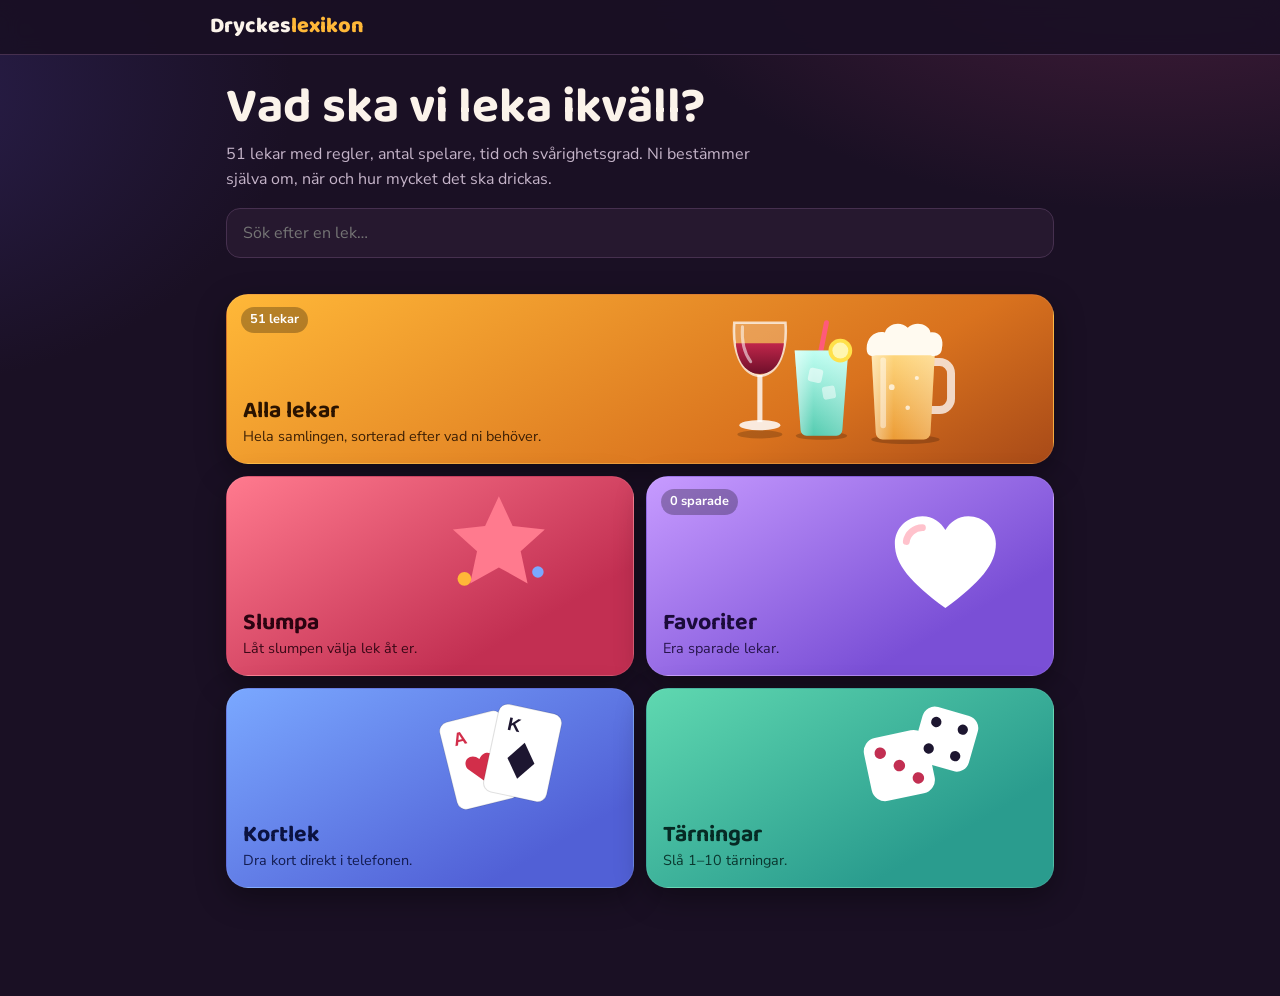
==== index.html @ 393c4799 "Sortera lekarna efter popularitet inom varje grupp Ny fil kalla/lekar/popularitet.json (1–100 per le" ====
<!DOCTYPE html>
<html lang="sv">
<head>
<meta charset="utf-8">
<!-- Ändra inte lekarna här: de ligger i ../lekar/lekar.json (+ svarighet.json). Kör python3 bygg.py för att bygga index.html. -->
<meta name="viewport" content="width=device-width, initial-scale=1, viewport-fit=cover">
<meta name="theme-color" content="#1a1024">
<title>Dryckeslexikon</title>
<link rel="manifest" href="manifest.webmanifest">
<link rel="icon" type="image/png" sizes="32x32" href="ikon/ikon-32.png">
<link rel="apple-touch-icon" href="ikon/ikon-180.png">
<meta name="apple-mobile-web-app-capable" content="yes">
<meta name="mobile-web-app-capable" content="yes">
<meta name="apple-mobile-web-app-status-bar-style" content="black-translucent">
<meta name="apple-mobile-web-app-title" content="Dryckeslexikon">
<link rel="preconnect" href="https://fonts.googleapis.com">
<link href="https://fonts.googleapis.com/css2?family=Baloo+2:wght@600;800&family=Nunito+Sans:wght@400;600;700&display=swap" rel="stylesheet">
<style>
/* VOICE: kvällsfest, varm och lekfull men lättläst i en mörk lokal.
   IDEA: en bardisk-meny / spelhylla, stora brickor man trycker på.
   PICTURE: tecknade glas, kort och tärningar på varje stor knapp.
   COLOUR+TYPE: djup plommon-natt, öl-amber, vinrött, mint; Baloo 2 + Nunito Sans.
   LAYOUT: rubrik, stora knappar i rutnät, sedan A–Ö-lista med tydliga fakta. */
:root{color-scheme:dark;--bg:#1a1024;--yta:#26182f;--yta2:#30203b;--kant:#46304f;--text:#fbf3ea;--dim:#c5b4c9;--ol:#ffb838;--vin:#e2475f;--mint:#5fd8b0;--bla:#7aa8ff}
*{box-sizing:border-box;min-width:0}
html{scroll-padding-top:90px}
body{margin:0;background:var(--bg);color:var(--text);font:16px/1.55 "Nunito Sans",system-ui,-apple-system,"Segoe UI",sans-serif;overflow-x:clip;-webkit-text-size-adjust:100%;
 background-image:radial-gradient(900px 500px at 90% -10%,#4a1f3d 0,transparent 60%),radial-gradient(700px 500px at -10% 10%,#2a1f4d 0,transparent 60%);background-attachment:fixed}
a{color:inherit}
button{font:inherit;color:inherit}
.wrap{max-width:860px;margin:0 auto;padding:0 16px calc(90px + env(safe-area-inset-bottom))}
.topp{position:sticky;top:0;z-index:5;background:rgba(26,16,36,.92);backdrop-filter:blur(10px);border-bottom:1px solid var(--kant);padding:calc(10px + env(safe-area-inset-top)) 16px 10px}
.topp .in{max-width:860px;margin:0 auto;display:flex;align-items:center;gap:10px}
.logo{font:800 1.35rem/1 "Baloo 2",system-ui,sans-serif;text-decoration:none;flex:1;padding:6px 0}
.logo span{color:var(--ol)}
.tbk{min-height:44px;padding:0 14px;border-radius:12px;border:1px solid var(--kant);background:var(--yta);text-decoration:none;display:flex;align-items:center;font-weight:700;font-size:.95rem}
.tbk[hidden]{display:none}
h1,h2,h3{font-family:"Baloo 2",system-ui,sans-serif;line-height:1.08;margin:0}
.hej{padding:26px 0 14px}
.hej h1{font-size:clamp(2rem,8vw,3.1rem);text-wrap:balance}
.hej p{color:var(--dim);margin:8px 0 0;max-width:34em}
.sok{width:100%;margin:16px 0 4px;padding:13px 16px;font:16px "Nunito Sans",sans-serif;border-radius:14px;border:1px solid var(--kant);background:var(--yta);color:var(--text)}
.sok:focus{outline:3px solid var(--ol);outline-offset:1px;border-color:transparent}
.stora{display:grid;grid-template-columns:repeat(2,minmax(0,1fr));gap:12px;margin:18px 0}
.stor{position:relative;display:flex;flex-direction:column;justify-content:flex-end;min-height:200px;padding:16px;border-radius:22px;text-decoration:none;overflow:hidden;border:1px solid rgba(255,255,255,.08);box-shadow:0 10px 30px rgba(0,0,0,.35);transition:transform .15s}
.stor:active{transform:scale(.98)}
.stor:focus-visible{outline:3px solid var(--text);outline-offset:3px}
.stor svg{position:absolute;top:10px;right:8px;width:62%;height:58%}
.stor h2{font-size:1.45rem;position:relative}
.stor p{position:relative;margin:4px 0 0;font-size:.9rem;opacity:.9;line-height:1.35}
.stor .n{position:absolute;top:12px;left:14px;font-weight:700;font-size:.8rem;background:rgba(0,0,0,.28);color:#fff;padding:3px 9px;border-radius:999px}
.stor.bred{grid-column:1/-1;min-height:170px}
.stor.bred svg{width:48%;height:80%;top:10%}
.stor.bred h2,.stor.bred p{max-width:48%!important}
@media(max-width:639px){.kats a:last-child:nth-child(odd){grid-column:1/-1}}
.stor.hel{grid-column:1/-1;min-height:150px}
.stor.hel svg{width:40%;height:86%;top:7%}
.stor.hel h2,.stor.hel p{max-width:58%}
.stor.bred h2,.stor.bred p{max-width:55%}
.c-dryck{background:linear-gradient(150deg,#ffb838,#d9721e 70%,#a84a18);color:#2a1300}
.c-fri{background:linear-gradient(150deg,#5fd8b0,#2a9c8e 75%);color:#062a24}
.c-alla{background:linear-gradient(150deg,#7aa8ff,#5160d6 80%);color:#0b1240}
.c-fav svg{width:46%!important;top:30px!important;right:14px!important}
.c-fav{background:linear-gradient(150deg,#c79bff,#7a4fd6 75%);color:#1b0b3a}
.lekhuv{display:flex;align-items:center;gap:16px}
.lekhuv h1{margin:0 0 4px}
.lekhuv .favknapp{margin-top:4px}
.favknapp{flex:none;margin-top:10px;min-height:44px;padding:0 16px;border-radius:999px;border:1px solid var(--kant);background:var(--yta);font-weight:800;cursor:pointer;white-space:nowrap}
.favknapp.pa{background:#e2475f;border-color:#e2475f;color:#fff}
.favmini{color:#ff7a8e;font-size:1rem}
.c-slump{background:linear-gradient(150deg,#ff7a8e,#c22f52 75%);color:#2b0310}
h3.rubrik{font-size:1.25rem;margin:26px 0 10px}
.kats{display:grid;grid-template-columns:repeat(2,minmax(0,1fr));gap:10px}
.kat{position:relative;display:flex;align-items:center;gap:12px;min-height:84px;padding:10px 30px 10px 12px;border-radius:16px;background:var(--yta);border:2px solid var(--kant);text-decoration:none;text-align:left;cursor:pointer;width:100%}
.kat[aria-pressed=true]{background:#3a2a14;border-color:var(--ol)}
.kat:focus-visible{outline:3px solid var(--ol);outline-offset:2px}
.bock{position:absolute;top:8px;right:8px;width:22px;height:22px;border-radius:50%;border:2px solid var(--kant)}
.kat[aria-pressed=true] .bock{background:var(--ol);border-color:var(--ol)}
.kat[aria-pressed=true] .bock::after{content:"";position:absolute;left:6px;top:2px;width:5px;height:10px;border:solid #2a1300;border-width:0 3px 3px 0;transform:rotate(45deg)}
.vtext{color:var(--dim);margin:-4px 0 12px;font-size:.92rem}
.antalrad{display:flex;align-items:center;justify-content:space-between;gap:12px;margin:14px 0;padding:10px 14px;border-radius:16px;background:var(--yta);border:2px solid var(--kant);font-weight:700}
.stepper{display:flex;align-items:center;gap:6px}
.stepper button{width:44px;height:44px;border-radius:12px;border:0;background:var(--yta2);font-size:1.4rem;font-weight:800;cursor:pointer}
.stepper output{min-width:48px;text-align:center;font:800 1.3rem "Baloo 2",sans-serif;color:var(--ol)}
.spela{display:flex;flex-direction:column;align-items:center;justify-content:center;min-height:64px;border-radius:18px;background:linear-gradient(150deg,#ffb838,#d9721e);color:#2a1300;font:800 1.5rem/1.1 "Baloo 2",sans-serif;text-decoration:none;box-shadow:0 10px 26px rgba(0,0,0,.35);margin:10px 0}
.spela span{font:700 .85rem "Nunito Sans",sans-serif;opacity:.85}
.spela:active{transform:scale(.98)}
.kat svg{width:52px;height:52px;flex:none}
.kat b{display:block;font-weight:700;line-height:1.2;overflow-wrap:anywhere}
.kat small{color:var(--dim);font-size:.8rem}
.lhuv{padding:22px 0 4px}
.lhuv h1{font-size:clamp(1.9rem,7vw,2.6rem)}
.lhuv p{color:var(--dim);margin:6px 0 0}
.chips[hidden]{display:none}
.chips{display:flex;gap:8px;overflow-x:auto;padding:10px 0 4px;scrollbar-width:none}
.chips::-webkit-scrollbar{display:none}
.chip{flex:none;min-height:40px;border:1px solid var(--kant);background:var(--yta);color:var(--dim);padding:0 14px;border-radius:999px;font-size:.9rem;font-weight:600;cursor:pointer;white-space:nowrap}
.chip.pa{background:var(--text);color:var(--bg);border-color:var(--text)}
.abc{display:flex;gap:8px;overflow-x:auto;margin:10px 0 0;padding-bottom:4px;scrollbar-width:none}
.abc::-webkit-scrollbar{display:none}
.abc a{flex:none;display:flex;align-items:center;gap:6px;min-height:44px;padding:0 12px 0 8px;border-radius:12px;background:var(--yta);border:1px solid var(--kant);text-decoration:none;font-weight:700;font-size:.88rem;white-space:nowrap}
.abc a svg{width:26px;height:26px}
.abc a span{color:var(--ol)}
.bokstav{display:flex;align-items:center;gap:12px;margin:28px 0 10px}
.bokstav svg{width:48px;height:48px;flex:none}
.bokstav span{font:800 1.45rem/1.1 "Baloo 2",sans-serif;color:var(--ol)}
.bokstav small{display:block;font:400 .88rem/1.3 "Nunito Sans",sans-serif;color:var(--dim)}
ul.lista{list-style:none;margin:0;padding:0;display:grid;gap:10px}
.rad{display:block;background:var(--yta);border:1px solid var(--kant);border-radius:18px;padding:14px 16px;text-decoration:none}
.rad:active{background:var(--yta2)}
.rad .namn{font:800 1.2rem/1.15 "Baloo 2",sans-serif;display:flex;gap:8px;align-items:center;flex-wrap:wrap}
.rad .kort{color:var(--dim);font-size:.92rem;margin-top:3px}
.fakta3{display:grid;grid-template-columns:repeat(3,minmax(0,1fr));gap:6px;margin-top:10px}
.fakta3 div{background:rgba(0,0,0,.22);border-radius:10px;padding:6px 8px;line-height:1.2}
.fakta3 small{display:block;color:var(--dim);font-size:.72rem}
.fakta3 b{font-size:.92rem;white-space:nowrap}
.svar{display:inline-flex;gap:3px;vertical-align:middle;margin-right:5px}
.svar i{width:8px;height:8px;border-radius:50%;background:#5a4663}
.svar i.p{background:var(--ol)}
.mini{font:700 .7rem/1 "Nunito Sans",sans-serif;padding:4px 8px;border-radius:999px;background:#3b1f2a;color:#ffb3bf}
.mini.d{background:#4a3110;color:var(--ol)}
.sokruta{position:relative}
.forslag{position:absolute;left:0;right:0;top:100%;margin-top:6px;z-index:8;list-style:none;padding:6px;background:#2d1d37;border:1px solid var(--kant);border-radius:16px;box-shadow:0 16px 40px rgba(0,0,0,.55);max-height:min(60vh,420px);overflow-y:auto}
.forslag[hidden]{display:none}
.forslag a{display:flex;align-items:center;gap:10px;min-height:48px;padding:8px 10px;border-radius:10px;text-decoration:none}
.forslag a.akt,.forslag a:hover{background:var(--yta2)}
.forslag .fn{flex:1;font-weight:700}
.forslag .fn mark{background:none;color:var(--ol)}
.forslag .fm{color:var(--dim);font-size:.8rem;white-space:nowrap}
.forslag .alla{justify-content:center;color:var(--ol);font-weight:700;font-size:.9rem}
.forslag .ingen{padding:12px;color:var(--dim);text-align:center}
.rutor{list-style:none;margin:0;padding:0;display:grid;grid-template-columns:repeat(2,minmax(0,1fr));gap:12px}
.ruta{position:relative;display:flex;flex-direction:column;align-items:center;text-align:center;gap:6px;height:100%;padding:16px 10px 14px;border-radius:20px;text-decoration:none;background:linear-gradient(160deg,var(--yta2),var(--yta));border:1px solid var(--kant);box-shadow:0 6px 18px rgba(0,0,0,.25);transition:transform .12s}
.ruta:active{transform:scale(.97)}
.ruta:focus-visible{outline:3px solid var(--ol);outline-offset:2px}
.rbild{width:min(100%,104px);aspect-ratio:1;height:auto}
.rnamn{font:800 1.08rem/1.15 "Baloo 2",sans-serif;text-wrap:balance;overflow-wrap:anywhere}
.rmeta{color:var(--dim);font-size:.78rem;line-height:1.2;margin-top:auto;white-space:nowrap}
.rmeta .svar i{width:6px;height:6px}
.rfav{position:absolute;top:8px;right:10px;color:#ff7a8e;font-size:1.1rem}
.lekbild{width:110px;height:110px;flex:none;background:linear-gradient(160deg,var(--yta2),var(--yta));border:1px solid var(--kant);border-radius:22px;padding:8px}
.forslag .fb{width:34px;height:34px;flex:none}
.tom{color:var(--dim);text-align:center;padding:40px 0}
article{padding:20px 0}
article h1{font-size:clamp(2rem,8vw,3rem);margin:6px 0 6px;text-wrap:balance}
.ingress{color:var(--dim);font-size:1.05rem;margin:0}
.fakta{display:grid;grid-template-columns:repeat(2,minmax(0,1fr));gap:10px;margin:18px 0}
.fakta div{background:var(--yta);border:1px solid var(--kant);border-radius:16px;padding:12px 14px}
.fakta small{display:block;color:var(--dim);font-size:.78rem}
.fakta b{font-size:1.1rem}
.fakta b a{color:var(--ol)}
article h2{font-size:1.35rem;color:var(--ol);margin:26px 0 10px}
ol.regler{list-style:none;counter-reset:r;padding:0;margin:0;display:grid;gap:10px}
ol.regler li{counter-increment:r;position:relative;padding:12px 14px 12px 52px;background:var(--yta);border-radius:14px}
ol.regler li::before{content:counter(r);position:absolute;left:12px;top:11px;width:28px;height:28px;border-radius:50%;background:var(--ol);color:#2a1300;font-weight:800;display:grid;place-items:center;font-size:.9rem}
article ul{padding-left:1.2em;margin:0}
article ul li{margin-bottom:6px}
.notis{background:#3b1f2a;border:1px solid #6a2e3e;color:#ffd9df;border-radius:14px;padding:12px 14px;margin-top:14px}
.taggar{display:flex;flex-wrap:wrap;gap:6px;margin-top:22px}
.taggar span{font-size:.8rem;padding:4px 10px;border-radius:999px;background:var(--yta2);color:var(--dim)}
.fot{color:var(--dim);font-size:.85rem;margin-top:30px}
.slump{position:fixed;right:16px;bottom:calc(16px + env(safe-area-inset-bottom));min-height:52px;background:var(--vin);color:#fff;border:0;border-radius:999px;padding:0 20px;font-weight:800;box-shadow:0 8px 24px rgba(0,0,0,.5);cursor:pointer;z-index:6}
.slump[hidden]{display:none}
@media(min-width:640px){.rutor{grid-template-columns:repeat(3,minmax(0,1fr))}.stor.hel{grid-column:auto;min-height:200px}.stor.hel svg{width:62%;height:58%;top:10px}.stor.hel h2,.stor.hel p{max-width:none}.kats{grid-template-columns:repeat(3,minmax(0,1fr))}}
@media(max-width:380px){.stor{min-height:180px}.stor h2{font-size:1.25rem}.fakta3 b{font-size:.82rem}}
@media(prefers-reduced-motion:reduce){.stor{transition:none}}
/* Spelläge: helskärm med stort frågekort */
.startspel{background:linear-gradient(150deg,#5fd8b0,#2a9c8e);color:#062a24;margin:22px 0 6px}
/* ===== Verktyg: kortlek och tärningar ===== */
.c-kortlek{background:linear-gradient(150deg,#7aa8ff,#5160d6 80%);color:#0b1240}
.c-tarn{background:linear-gradient(150deg,#5fd8b0,#2a9c8e 75%);color:#062a24}
/* ===== Impostor ===== */
.c-impostor{background:linear-gradient(150deg,#ff9a5a,#b8325a 55%,#4a1f6b);color:#fff}
.c-impostor p{opacity:.95}
.imval{max-width:420px;margin:0 auto 12px;text-align:left}
.imval h3{font-size:1.05rem;margin:16px 0 8px}
.imkats{display:flex;flex-wrap:wrap;gap:8px}
.imkats .chip[aria-pressed=true]{background:#3a2a14;border-color:var(--ol);color:var(--text)}
.imvaxla{display:flex;align-items:center;gap:12px;width:100%;margin:14px 0 0;padding:12px 14px;border-radius:16px;background:var(--yta);border:2px solid var(--kant);font-weight:700;text-align:left;cursor:pointer}
.imvaxla i{flex:none;width:50px;height:30px;border-radius:999px;background:var(--yta2);position:relative;transition:background .15s}
.imvaxla i:after{content:"";position:absolute;top:3px;left:3px;width:24px;height:24px;border-radius:50%;background:#fff;transition:left .15s}
.imvaxla[aria-pressed=true] i{background:var(--ol)}.imvaxla[aria-pressed=true] i:after{left:23px}
.imvaxla small{display:block;font-weight:600;color:var(--dim)}
.imkort{display:flex;flex-direction:column;justify-content:center;align-items:center;gap:10px;min-height:max(240px,min(calc(100svh - 360px),380px));margin:6px auto 14px;padding:24px 18px;border-radius:24px;background:var(--yta);border:2px solid var(--kant);text-align:center}
.imkort.dold{background:repeating-linear-gradient(45deg,#3a2350 0 14px,#311d45 14px 28px);border-color:#5a3b7a;cursor:pointer}
.imkort.ord{background:#fff;color:#1d1630;border-color:#fff}
.imkort.imp{background:linear-gradient(150deg,#e2475f,#7a1f4a);color:#fff;border-color:#e2475f}
.imkort .stor-t{font:800 clamp(2rem,10vw,3rem)/1.05 "Baloo 2",sans-serif;word-break:break-word}
.imkort .etikett{font-weight:800;text-transform:uppercase;letter-spacing:.08em;font-size:.8rem;opacity:.75}
.imkort p{margin:0;max-width:30ch}
.imkort .num{font:800 clamp(3rem,16vw,4.6rem)/1 "Baloo 2",sans-serif;color:var(--ol)}
.imsteg{display:inline-block;margin:0 0 10px;padding:4px 14px;border-radius:999px;background:rgba(255,255,255,.08);font-weight:800}
.imlista{text-align:left;max-width:420px;margin:0 auto 14px;padding-left:1.3em}
.imlista li{margin-bottom:6px}
/* ===== Körkortet ===== */
.c-korkort{background:linear-gradient(150deg,#c79bff,#6a3fc0 60%,#2b1a5c);color:#fff}
.c-korkort p{opacity:.95}
.kkval{max-width:420px;margin:0 auto 12px;text-align:left}
.kkval h3{font-size:1.05rem;margin:16px 0 8px}
.kkval .chips{display:flex;flex-wrap:wrap;gap:8px}
.kkval .chip{font-size:1rem;min-width:56px}
.kkval .chip[aria-pressed=true]{background:#2e2350;border-color:#c79bff;color:var(--text)}
.imkort.kkp{background:#fff;color:#1d1630;border-color:#fff}
.imkort.kkp .stor-t{font-size:clamp(1.5rem,7vw,2.2rem)}
.kkalt{list-style:none;padding:0;margin:0 auto 14px;max-width:520px;display:grid;gap:8px;counter-reset:kk}
.kkalt button{display:flex;align-items:center;gap:12px;width:100%;min-height:54px;padding:10px 14px;border-radius:16px;border:2px solid var(--kant);background:var(--yta);font-weight:700;font-size:1rem;text-align:left;cursor:pointer}
.kkalt button b{flex:none;width:30px;height:30px;border-radius:50%;display:grid;place-items:center;background:var(--yta2);font:800 1rem "Baloo 2",sans-serif}
.kkalt button[aria-pressed=true]{border-color:#c79bff;background:#2e2350}
.kkalt button[aria-pressed=true] b{background:#c79bff;color:#1d1630}
.kkalt button.ratt{border-color:var(--mint);background:#123d33}.kkalt button.ratt b{background:var(--mint);color:#062a24}
.kkalt button.fel{border-color:var(--vin);background:#4a1726}.kkalt button.fel b{background:var(--vin);color:#fff}
.kkalt button:disabled{cursor:default;opacity:1}
.kkalt button.bort{opacity:.45}
.kktips{margin:8px 0 0;color:var(--dim);font-size:.9rem}
.kkinl{color:var(--dim);font-weight:700;margin:0 0 10px}
.kkres{font:800 clamp(1.8rem,8vw,2.4rem)/1.1 "Baloo 2",sans-serif;margin:4px 0 10px}
.kkres.ratt{color:var(--mint)}.kkres.fel{color:#ff7a8e}
.verktygslank.kklank{background:linear-gradient(150deg,#c79bff33,#6a3fc033);border-color:#8a5ad8}
.verktygslank.imlank{background:linear-gradient(150deg,#ff9a5a33,#b8325a33);border-color:#b8325a}
.verktyg{max-width:520px;margin:0 auto;padding:12px 0 10px;text-align:center}
.verktyg h1{font-size:clamp(1.8rem,7vw,2.4rem)}
.verktyg>p{color:var(--dim);margin:6px 0 14px}
.kvar{display:inline-block;margin:0 0 10px;padding:4px 14px;border-radius:999px;background:rgba(255,255,255,.08);font-weight:800}
.kortplats{display:grid;place-items:center;perspective:900px}
.spkort{position:relative;height:max(210px,min(calc(100vh - 310px),calc(100svh - 310px),440px));width:auto;max-width:78vw;aspect-ratio:5/7;container-type:size;border-radius:20px;background:#fff;color:#1d1630;box-shadow:0 18px 40px rgba(0,0,0,.5);border:0;padding:0;cursor:pointer;font-family:"Baloo 2",Georgia,serif}
.spkort.rod{color:#d22e4a}
.spkort .hr{position:absolute;display:flex;flex-direction:column;align-items:center;line-height:.9;font-weight:800;font-size:12cqh}
.spkort .hr i{font-style:normal;font-size:.85em}
.spkort .h1{top:4cqh;left:5cqh}.spkort .h2{bottom:4cqh;right:5cqh;transform:rotate(180deg)}
.spkort .mitt{position:absolute;inset:0;display:grid;place-items:center;font-size:42cqh;line-height:1}
.spkort .mitt.bild{font-size:34cqh;font-weight:800}
.spkort .mitt.bild small{display:block;font-size:.45em;text-align:center;margin-top:-.2em}
.spkort.baksida{background:repeating-linear-gradient(45deg,#c22f52 0 10px,#a0203f 10px 20px);border:10px solid #fff;color:#fff}
.spkort.baksida .mitt{font-size:1.3rem;font-weight:800;padding:20px;font-family:"Nunito Sans",sans-serif;text-shadow:0 2px 6px rgba(0,0,0,.4)}
.spkort.slut{background:var(--yta);color:var(--text);border:2px dashed var(--kant);box-shadow:none}
.spkort.slut .mitt{font-size:1.3rem;font-weight:800;padding:20px;font-family:"Nunito Sans",sans-serif}
.kortnamn{font:800 1.35rem "Baloo 2",sans-serif;margin:10px 0 0;min-height:1.6em}
.forra{color:var(--dim);font-size:.9rem;min-height:1.4em}
.verktyg .spela{border:0;width:100%;cursor:pointer}
.verktyg .spela:disabled{opacity:.45}
.knapprad{display:flex;gap:10px;justify-content:center;flex-wrap:wrap;margin:4px 0}
.liten{min-height:48px;padding:0 18px;border-radius:14px;border:1px solid var(--kant);background:var(--yta);font-weight:800;cursor:pointer}
.drar{animation:drar .32s ease-out}
@keyframes drar{from{transform:translateY(-30px) rotateY(80deg);opacity:.2}}
.verktyg .antalrad{max-width:420px;margin:0 auto 14px;font-size:1.1rem}
.verktyg .stepper button{width:52px;height:52px}
.verktyg .stepper button:disabled{opacity:.35}
.tarningar{display:flex;flex-wrap:wrap;justify-content:center;gap:12px;margin:10px auto 6px;min-height:110px;cursor:pointer}
.tarningar svg{width:clamp(62px,21vw,92px);height:auto;filter:drop-shadow(0 6px 10px rgba(0,0,0,.45))}
.tarningar.m5 svg{width:clamp(54px,16vw,78px)}
.rullar svg{animation:rull .45s ease-out}
@keyframes rull{0%{transform:rotate(-200deg) scale(.6);opacity:.3}70%{transform:rotate(12deg) scale(1.05)}}
.verktyg.medregel .spkort{height:max(170px,min(calc(100vh - 450px),calc(100svh - 450px),380px))}
.kortregel{margin:10px auto 12px;padding:12px 16px;border-radius:16px;background:var(--yta);border:1px solid var(--kant);text-align:left;min-height:4.2em}
.kortregel b{display:block;font:800 1.25rem "Baloo 2",sans-serif;color:var(--ol)}
.kortregel p{margin:2px 0 0}
.kortregel a{color:var(--dim);font-size:.9rem}
.summa{font:800 clamp(2.4rem,11vw,3.4rem)/1 "Baloo 2",sans-serif;color:var(--ol);margin:12px 0 2px}
.summa small{display:block;font:700 .9rem "Nunito Sans",sans-serif;color:var(--dim);margin-top:4px}
.verktygslank{display:flex;align-items:center;gap:12px;margin:14px 0;padding:12px 16px;border-radius:16px;background:var(--yta);border:2px solid var(--kant);text-decoration:none;font-weight:800}
.verktygslank svg{width:52px;height:46px;flex:none}
.verktygslank small{display:block;font-weight:600;color:var(--dim)}
@media(prefers-reduced-motion:reduce){.drar,.rullar svg{animation:none}}
body.ispel{overflow:hidden}
body.ispel .topp,body.ispel .slump{display:none}
.spel{position:fixed;inset:0;z-index:20;display:flex;flex-direction:column;background:var(--bg);background-image:radial-gradient(700px 500px at 100% 0,#4a1f3d 0,transparent 60%),radial-gradient(600px 500px at 0 100%,#2a1f4d 0,transparent 60%);padding:calc(10px + env(safe-area-inset-top)) 16px calc(14px + env(safe-area-inset-bottom));overflow-y:auto;-webkit-user-select:none;user-select:none}
.spel[hidden]{display:none}
.shuv{display:flex;align-items:center;gap:10px;max-width:640px;width:100%;margin:0 auto}
.shuv h2{flex:1;font-size:1.3rem}
.rund{flex:none;width:48px;height:48px;border-radius:50%;border:1px solid var(--kant);background:var(--yta);font-size:1.4rem;font-weight:800;cursor:pointer;display:grid;place-items:center;text-decoration:none;line-height:1}
.rund:disabled{opacity:.35}
.rund.pa{background:#e2475f;border-color:#e2475f;color:#fff}
.sval{max-width:640px;width:100%;margin:0 auto}
.sval p.vtext{margin:14px 0 10px}
.nivor{display:grid;gap:10px}
.niva{display:flex;align-items:center;gap:14px;min-height:76px;padding:12px 16px;border-radius:18px;border:2px solid var(--kant);background:var(--yta);cursor:pointer;text-align:left;width:100%}
.niva b{display:block;font:800 1.3rem/1.1 "Baloo 2",sans-serif}
.niva small{color:var(--dim)}
.niva .pr{width:16px;height:16px;border-radius:50%;flex:none}
.niva div{flex:1}
.niva .bock{position:static;flex:none}
.niva[aria-pressed=true]{border-color:currentColor}
.niva[aria-pressed=true] .bock{background:currentColor;border-color:currentColor}
.n-Lugn{color:#5fd8b0}.n-Lagom{color:#ffb838}.n-Het{color:#ff7a8e}.n-Egna{color:#7aa8ff}.n-Fav{color:#c79bff}
.niva b,.niva small{color:var(--text)}.niva small{color:var(--dim)}
.niva .pr{background:currentColor}
.egna{margin-top:22px}
.egna h3{font-size:1.15rem;margin-bottom:4px}
.egnarad{display:flex;gap:8px;margin:8px 0}
.egnarad input{flex:1;padding:12px 14px;font:16px "Nunito Sans",sans-serif;border-radius:14px;border:1px solid var(--kant);background:var(--yta);color:var(--text)}
.egnarad button{min-height:48px;padding:0 16px;border-radius:14px;border:0;background:var(--bla);color:#0b1240;font-weight:800;cursor:pointer}
.egnalista{list-style:none;padding:0;margin:0;display:grid;gap:6px}
.egnalista li{display:flex;align-items:center;gap:8px;padding:8px 8px 8px 14px;border-radius:12px;background:var(--yta)}
.egnalista li span{flex:1;overflow-wrap:anywhere}
.egnalista button{width:40px;height:40px;border-radius:10px;border:0;background:var(--yta2);cursor:pointer;font-size:1.1rem}
.sbotten{position:sticky;bottom:0;padding-top:12px;background:linear-gradient(transparent,var(--bg) 30%)}
.sbotten .spela{border:0;width:100%;cursor:pointer}
.sbotten .spela:disabled{opacity:.45}
.spelyta{flex:1;display:flex;flex-direction:column;max-width:640px;width:100%;margin:0 auto;min-height:0}
.raknare{text-align:center;font-weight:800;color:var(--dim);font-size:1rem}
.raknare .nb{display:inline-block;margin-left:8px;padding:2px 10px;border-radius:999px;background:rgba(255,255,255,.08);font-size:.85rem}
.kortyta{flex:1;display:flex;align-items:center;justify-content:center;padding:14px 0;min-height:260px;touch-action:pan-y}
.frkort{position:relative;width:100%;min-height:min(62vh,520px);display:flex;flex-direction:column;justify-content:center;padding:28px 24px;border-radius:30px;background:linear-gradient(160deg,#3a2747,#26182f);border:2px solid currentColor;box-shadow:0 20px 50px rgba(0,0,0,.5);cursor:pointer;will-change:transform}
.frkort .inl{font:700 1.05rem "Nunito Sans",sans-serif;color:var(--dim);margin-bottom:10px}
.frkort .fr{font:800 clamp(1.9rem,8.5vw,3rem)/1.12 "Baloo 2",sans-serif;color:var(--text);text-wrap:balance;overflow-wrap:anywhere}
.frkort .tips{position:absolute;left:0;right:0;bottom:16px;text-align:center;color:var(--dim);font-size:.82rem;opacity:.8}
.frkort.slut .fr{font-size:clamp(1.7rem,7vw,2.4rem)}
.frkort.ut-v{animation:utv .18s ease-in forwards}.frkort.ut-h{animation:uth .18s ease-in forwards}
.frkort.in-h{animation:inh .22s ease-out}.frkort.in-v{animation:inv .22s ease-out}
@keyframes utv{to{transform:translateX(-110%) rotate(-8deg);opacity:0}}
@keyframes uth{to{transform:translateX(110%) rotate(8deg);opacity:0}}
@keyframes inh{from{transform:translateX(40%) scale(.96);opacity:0}}
@keyframes inv{from{transform:translateX(-40%) scale(.96);opacity:0}}
.kontroll{display:flex;align-items:center;gap:12px}
.kontroll .nasta{flex:1;min-height:64px;border:0;border-radius:20px;background:linear-gradient(150deg,#ffb838,#d9721e);color:#2a1300;font:800 1.5rem "Baloo 2",sans-serif;cursor:pointer;box-shadow:0 10px 26px rgba(0,0,0,.35)}
.kontroll .rund{width:60px;height:60px}
.kontroll .nasta:active,.rund:active{transform:scale(.97)}
@media(prefers-reduced-motion:reduce){.frkort{animation:none!important}}
</style>
</head>
<body>
<svg width="0" height="0" style="position:absolute" aria-hidden="true">
 <defs>
  <linearGradient id="gOl" x1="0" y1="0" x2="0" y2="1"><stop offset="0" stop-color="#ffd36b"/><stop offset="1" stop-color="#e88a12"/></linearGradient>
  <linearGradient id="gVin" x1="0" y1="0" x2="0" y2="1"><stop offset="0" stop-color="#c0264a"/><stop offset="1" stop-color="#6e0f2a"/></linearGradient>
  <linearGradient id="gGlas" x1="0" y1="0" x2="1" y2="0"><stop offset="0" stop-color="#fff" stop-opacity=".55"/><stop offset=".35" stop-color="#fff" stop-opacity=".15"/><stop offset="1" stop-color="#fff" stop-opacity=".35"/></linearGradient>
  <linearGradient id="gLask" x1="0" y1="0" x2="0" y2="1"><stop offset="0" stop-color="#b6fff0"/><stop offset="1" stop-color="#36c2a2"/></linearGradient>
  <symbol id="olglas" viewBox="0 0 80 110"><ellipse cx="38" cy="106" rx="30" ry="4" fill="#000" opacity=".2"/><path d="M60 38h8a10 10 0 0 1 10 10v22a10 10 0 0 1-10 10h-8" fill="none" stroke="#fff" stroke-opacity=".75" stroke-width="7"/><path d="M8 26h56l-4 74a6 6 0 0 1-6 6H18a6 6 0 0 1-6-6z" fill="url(#gOl)"/><path d="M8 26h56l-4 74a6 6 0 0 1-6 6H18a6 6 0 0 1-6-6z" fill="url(#gGlas)"/><path d="M4 26c0-10 8-16 16-14 3-8 14-10 20-4 6-6 18-4 20 4 8-1 12 6 10 14 0 6-6 8-10 6H12c-6 2-8-1-8-6z" fill="#fffaf0"/><circle cx="26" cy="60" r="2.5" fill="#fff" opacity=".7"/><circle cx="40" cy="78" r="2" fill="#fff" opacity=".7"/><circle cx="48" cy="52" r="1.8" fill="#fff" opacity=".7"/><rect x="16" y="34" width="5" height="62" rx="2.5" fill="#fff" opacity=".45"/></symbol>
  <symbol id="vinglas" viewBox="0 0 70 120"><ellipse cx="35" cy="115" rx="22" ry="4" fill="#000" opacity=".2"/><path d="M10 6h50c2 26-6 50-25 52C16 56 8 32 10 6z" fill="#fff" fill-opacity=".22" stroke="#fff" stroke-opacity=".7" stroke-width="2.5"/><path d="M11.5 26h47c-2 18-10 30-23.5 30S13 44 11.5 26z" fill="url(#gVin)"/><rect x="32.5" y="57" width="5" height="46" fill="#fff" fill-opacity=".8"/><ellipse cx="35" cy="106" rx="20" ry="5" fill="#fff" fill-opacity=".85"/><path d="M18 10c-1 14 2 26 8 34" stroke="#fff" stroke-width="3" stroke-linecap="round" fill="none" opacity=".55"/></symbol>
  <symbol id="laskglas" viewBox="0 0 70 120"><ellipse cx="35" cy="116" rx="26" ry="4" fill="#000" opacity=".2"/><path d="M40 2l-8 40" stroke="#ff5a7a" stroke-width="5" stroke-linecap="round"/><path d="M8 30h54l-6 80a6 6 0 0 1-6 6H20a6 6 0 0 1-6-6z" fill="url(#gLask)"/><path d="M8 30h54l-6 80a6 6 0 0 1-6 6H20a6 6 0 0 1-6-6z" fill="url(#gGlas)"/><rect x="22" y="48" width="14" height="14" rx="3" fill="#fff" opacity=".55" transform="rotate(12 29 55)"/><rect x="36" y="66" width="13" height="13" rx="3" fill="#fff" opacity=".5" transform="rotate(-10 42 72)"/><circle cx="54" cy="30" r="12" fill="#ffe14a"/><circle cx="54" cy="30" r="8" fill="#fff6b0"/></symbol>
  <symbol id="kort" viewBox="0 0 110 100"><g transform="rotate(-14 40 60)"><rect x="12" y="14" width="56" height="78" rx="8" fill="#fff" stroke="#000" stroke-opacity=".12"/><text x="22" y="36" font-size="16" font-weight="800" fill="#d22e4a" font-family="Arial">A</text><path d="M40 52c-6-8-16-2-12 6l12 14 12-14c4-8-6-14-12-6z" fill="#d22e4a"/></g><g transform="rotate(12 75 55)"><rect x="46" y="8" width="56" height="78" rx="8" fill="#fff" stroke="#000" stroke-opacity=".12"/><text x="56" y="30" font-size="16" font-weight="800" fill="#1d1630" font-family="Arial">K</text><path d="M74 38l12 16-12 16-12-16z" fill="#1d1630"/></g></symbol>
  <symbol id="tarning" viewBox="0 0 110 100"><g transform="rotate(-12 38 58)"><rect x="10" y="30" width="56" height="56" rx="12" fill="#fff"/><circle cx="24" cy="44" r="5" fill="#c22f52"/><circle cx="38" cy="58" r="5" fill="#c22f52"/><circle cx="52" cy="72" r="5" fill="#c22f52"/></g><g transform="rotate(16 78 40)"><rect x="52" y="10" width="50" height="50" rx="11" fill="#fff"/><circle cx="65" cy="23" r="4.5" fill="#1d1630"/><circle cx="89" cy="23" r="4.5" fill="#1d1630"/><circle cx="65" cy="47" r="4.5" fill="#1d1630"/><circle cx="89" cy="47" r="4.5" fill="#1d1630"/></g></symbol>
  <symbol id="bok" viewBox="0 0 120 100"><ellipse cx="60" cy="94" rx="48" ry="5" fill="#000" opacity=".2"/><path d="M8 18c18-6 36-6 52 4v70c-16-10-34-10-52-4z" fill="#fff"/><path d="M112 18c-18-6-36-6-52 4v70c16-10 34-10 52-4z" fill="#eef1ff"/><g stroke="#5160d6" stroke-width="3" stroke-linecap="round" opacity=".55"><path d="M18 34h30M18 46h30M18 58h24M72 34h30M72 46h30M72 58h22"/></g><text x="22" y="82" font-size="16" font-weight="800" fill="#5160d6" font-family="Arial">A–Ö</text></symbol>
  <symbol id="fraga" viewBox="0 0 100 100"><path d="M14 16h72a10 10 0 0 1 10 10v40a10 10 0 0 1-10 10H46L28 92V76H14A10 10 0 0 1 4 66V26a10 10 0 0 1 10-10z" fill="#fff"/><text x="50" y="62" text-anchor="middle" font-size="44" font-weight="800" fill="#7a5ce0" font-family="Arial">?</text></symbol>
  <symbol id="muggar" viewBox="0 0 110 100"><g fill="#e2475f"><path d="M10 60h26l-3 32H13z"/><path d="M42 60h26l-3 32H45z"/><path d="M74 60h26l-3 32H77z"/><path d="M26 26h26l-3 32H29z"/><path d="M58 26h26l-3 32H61z"/></g><g fill="#fff" opacity=".35"><rect x="10" y="60" width="26" height="5"/><rect x="42" y="60" width="26" height="5"/><rect x="74" y="60" width="26" height="5"/><rect x="26" y="26" width="26" height="5"/><rect x="58" y="26" width="26" height="5"/></g><circle cx="55" cy="12" r="8" fill="#fff"/></symbol>
  <symbol id="ordbubbla" viewBox="0 0 100 100"><rect x="6" y="14" width="88" height="60" rx="14" fill="#fff"/><path d="M26 74l-4 18 20-18z" fill="#fff"/><text x="50" y="54" text-anchor="middle" font-size="26" font-weight="800" fill="#2a9c8e" font-family="Arial">ABC</text></symbol>
  <symbol id="folk" viewBox="0 0 110 100"><g fill="#ffb838"><circle cx="30" cy="34" r="12"/><path d="M12 84c0-18 8-30 18-30s18 12 18 30z"/></g><g fill="#5fd8b0"><circle cx="80" cy="34" r="12"/><path d="M62 84c0-18 8-30 18-30s18 12 18 30z"/></g><g fill="#fff"><circle cx="55" cy="26" r="14"/><path d="M34 90c0-22 10-36 21-36s21 14 21 36z"/></g></symbol>
  <symbol id="sol" viewBox="0 0 100 100"><circle cx="50" cy="40" r="18" fill="#ffd36b"/><g stroke="#ffd36b" stroke-width="5" stroke-linecap="round"><path d="M50 8v8M50 64v8M18 40h8M74 40h8M27 17l6 6M67 57l6 6M27 63l6-6M67 23l6-6"/></g><path d="M4 92c20-16 72-16 92 0z" fill="#5fd8b0"/></symbol>
  <symbol id="stjarna" viewBox="0 0 100 100"><path d="M50 8l12 26 28 3-21 19 6 28-25-14-25 14 6-28-21-19 28-3z" fill="#ff7a8e"/><circle cx="20" cy="80" r="6" fill="#ffb838"/><circle cx="84" cy="74" r="5" fill="#7aa8ff"/></symbol>
 <symbol id="penna" viewBox="0 0 100 100"><rect x="10" y="18" width="52" height="66" rx="4" fill="#fff7a8" transform="rotate(-8 36 51)"/><g stroke="#c9a400" stroke-width="3" stroke-linecap="round" opacity=".6" transform="rotate(-8 36 51)"><path d="M20 36h32M20 48h32M20 60h22"/></g><g transform="rotate(35 70 50)"><rect x="62" y="10" width="14" height="62" rx="2" fill="#ffb838"/><path d="M62 72h14l-7 16z" fill="#f4d3a0"/><path d="M66.5 82h5l-2.5 6z" fill="#1d1630"/><rect x="62" y="6" width="14" height="8" rx="2" fill="#e2475f"/></g></symbol>
  <symbol id="musik" viewBox="0 0 100 100"><path d="M38 20l44-10v56" fill="none" stroke="#fff" stroke-width="7" stroke-linejoin="round"/><path d="M38 20v58" stroke="#fff" stroke-width="7"/><ellipse cx="28" cy="80" rx="13" ry="10" fill="#7aa8ff"/><ellipse cx="72" cy="68" rx="13" ry="10" fill="#ff7a8e"/></symbol>
 <symbol id="hjarta" viewBox="0 0 100 100"><path d="M50 88C20 66 6 50 6 32 6 18 17 8 30 8c9 0 16 5 20 12 4-7 11-12 20-12 13 0 24 10 24 24 0 18-14 34-44 56z" fill="#fff"/><path d="M30 18c-7 0-13 5-14 12" stroke="#ffc2cc" stroke-width="6" stroke-linecap="round" fill="none"/></symbol>
 <symbol id="korkort" viewBox="0 0 120 100"><ellipse cx="60" cy="94" rx="52" ry="5" fill="#000" opacity=".2"/><g transform="rotate(-12 30 60)"><rect x="4" y="40" width="50" height="34" rx="5" fill="#ffe1ec"/><rect x="9" y="46" width="14" height="18" rx="2" fill="#e2475f"/><path d="M27 50h21M27 57h16M27 64h19" stroke="#b8325a" stroke-width="3" stroke-linecap="round"/></g><g transform="rotate(10 90 60)"><rect x="66" y="40" width="50" height="34" rx="5" fill="#dff7ff"/><rect x="71" y="46" width="14" height="18" rx="2" fill="#7aa8ff"/><path d="M89 50h21M89 57h16M89 64h19" stroke="#5160d6" stroke-width="3" stroke-linecap="round"/></g><rect x="33" y="30" width="54" height="38" rx="6" fill="#fff"/><rect x="39" y="37" width="16" height="20" rx="2" fill="#ffb838"/><circle cx="47" cy="44" r="4" fill="#fff"/><path d="M41 56c1-5 4-7 6-7s5 2 6 7z" fill="#fff"/><path d="M60 41h21M60 48h16M60 55h19" stroke="#6a3fc0" stroke-width="3" stroke-linecap="round"/><g font-family="Arial" font-weight="800" font-size="13" text-anchor="middle"><circle cx="60" cy="16" r="11" fill="#5fd8b0"/><text x="60" y="21" fill="#062a24">1</text><circle cx="16" cy="30" r="9" fill="#ffb838"/><text x="16" y="34.5" fill="#2a1300" font-size="11">2</text><circle cx="104" cy="30" r="9" fill="#e2475f"/><text x="104" y="34.5" fill="#fff" font-size="11">3</text></g></symbol>
 <symbol id="impostor" viewBox="0 0 120 100"><ellipse cx="60" cy="94" rx="50" ry="5" fill="#000" opacity=".2"/><g fill="#ffd9a8"><circle cx="22" cy="44" r="11"/><path d="M6 88c0-18 7-28 16-28s16 10 16 28z"/><circle cx="98" cy="44" r="11"/><path d="M82 88c0-18 7-28 16-28s16 10 16 28z"/></g><g fill="#1d1630"><path d="M38 90c0-24 9-38 22-38s22 14 22 38z"/><circle cx="60" cy="36" r="16"/><path d="M38 30c2-14 12-20 22-20s20 6 22 20c-6-3-14-4-22-4s-16 1-22 4z"/><rect x="34" y="27" width="52" height="6" rx="3"/></g><path d="M48 37h24" stroke="#fff" stroke-width="5" stroke-linecap="round"/><circle cx="52" cy="37" r="2.4" fill="#e2475f"/><circle cx="68" cy="37" r="2.4" fill="#e2475f"/><rect x="88" y="6" width="28" height="22" rx="8" fill="#fff"/><path d="M94 28l-2 8 9-8z" fill="#fff"/><text x="102" y="23" text-anchor="middle" font-size="17" font-weight="800" fill="#b8325a" font-family="Arial">?</text></symbol>
   <symbol id="lb-kungen-i-ringen" viewBox="0 0 100 100"><g transform="rotate(0 50.0 20.0)"><rect x="44.0" y="11.0" width="12" height="18" rx="2" fill="#fff"/><rect x="46.0" y="13.0" width="8" height="14" rx="1" fill="#e2475f" opacity=".8"/></g><g transform="rotate(36 70.0 26.5)"><rect x="64.0" y="17.5" width="12" height="18" rx="2" fill="#fff"/><rect x="66.0" y="19.5" width="8" height="14" rx="1" fill="#e2475f" opacity=".8"/></g><g transform="rotate(72 82.3 43.5)"><rect x="76.3" y="34.5" width="12" height="18" rx="2" fill="#fff"/><rect x="78.3" y="36.5" width="8" height="14" rx="1" fill="#e2475f" opacity=".8"/></g><g transform="rotate(108 82.3 64.5)"><rect x="76.3" y="55.5" width="12" height="18" rx="2" fill="#fff"/><rect x="78.3" y="57.5" width="8" height="14" rx="1" fill="#e2475f" opacity=".8"/></g><g transform="rotate(144 70.0 81.5)"><rect x="64.0" y="72.5" width="12" height="18" rx="2" fill="#fff"/><rect x="66.0" y="74.5" width="8" height="14" rx="1" fill="#e2475f" opacity=".8"/></g><g transform="rotate(180 50.0 88.0)"><rect x="44.0" y="79.0" width="12" height="18" rx="2" fill="#fff"/><rect x="46.0" y="81.0" width="8" height="14" rx="1" fill="#e2475f" opacity=".8"/></g><g transform="rotate(216 30.0 81.5)"><rect x="24.0" y="72.5" width="12" height="18" rx="2" fill="#fff"/><rect x="26.0" y="74.5" width="8" height="14" rx="1" fill="#e2475f" opacity=".8"/></g><g transform="rotate(252 17.7 64.5)"><rect x="11.7" y="55.5" width="12" height="18" rx="2" fill="#fff"/><rect x="13.7" y="57.5" width="8" height="14" rx="1" fill="#e2475f" opacity=".8"/></g><g transform="rotate(288 17.7 43.5)"><rect x="11.7" y="34.5" width="12" height="18" rx="2" fill="#fff"/><rect x="13.7" y="36.5" width="8" height="14" rx="1" fill="#e2475f" opacity=".8"/></g><g transform="rotate(324 30.0 26.5)"><rect x="24.0" y="17.5" width="12" height="18" rx="2" fill="#fff"/><rect x="26.0" y="19.5" width="8" height="14" rx="1" fill="#e2475f" opacity=".8"/></g><g transform="translate(36 2) scale(0.7)"><path d="M0 22L2 4l10 9 8-13 8 13 10-9 2 18z" fill="#ffb838"/><rect x="0" y="22" width="40" height="6" rx="2" fill="#ffb838"/><circle cx="20" cy="15" r="3" fill="#e2475f"/></g><g transform="translate(36 32) scale(0.6)"><path d="M30 12h6a6 6 0 0 1 6 6v10a6 6 0 0 1-6 6h-6" fill="none" stroke="#fff" stroke-opacity=".8" stroke-width="4"/><path d="M2 8h30l-2 38a3 3 0 0 1-3 3H7a3 3 0 0 1-3-3z" fill="#ffb838"/><path d="M0 9c0-5 4-8 8-7 2-4 7-5 10-2 3-3 9-2 10 2 4 0 6 3 5 7 0 3-3 4-5 3H5c-3 1-5 0-5-3z" fill="#fffaf0"/><rect x="7" y="14" width="3" height="28" rx="1.5" fill="#fff" opacity=".45"/></g></symbol>
  <symbol id="lb-olspelet" viewBox="0 0 100 100"><path d="M50 10a40 40 0 1 1-38 28" stroke="#5fd8b0" stroke-width="5" fill="none" stroke-linecap="round" opacity=".8"/><path d="M6 30l6 10 9-7z" fill="#5fd8b0" opacity=".8"/><g transform="rotate(-16 33.0 44.0)"><rect x="20" y="26" width="26" height="36" rx="4" fill="#fff" stroke="#000" stroke-opacity=".15"/><text x="33.0" y="50.0" text-anchor="middle" font-size="15" font-weight="800" fill="#1d1630" font-family="Arial">A</text></g><g transform="rotate(4 53.0 40.0)"><rect x="40" y="22" width="26" height="36" rx="4" fill="#fff" stroke="#000" stroke-opacity=".15"/><text x="53.0" y="46.0" text-anchor="middle" font-size="15" font-weight="800" fill="#e2475f" font-family="Arial">K</text></g><g transform="translate(54 52) scale(0.75)"><path d="M30 12h6a6 6 0 0 1 6 6v10a6 6 0 0 1-6 6h-6" fill="none" stroke="#fff" stroke-opacity=".8" stroke-width="4"/><path d="M2 8h30l-2 38a3 3 0 0 1-3 3H7a3 3 0 0 1-3-3z" fill="#ffb838"/><path d="M0 9c0-5 4-8 8-7 2-4 7-5 10-2 3-3 9-2 10 2 4 0 6 3 5 7 0 3-3 4-5 3H5c-3 1-5 0-5-3z" fill="#fffaf0"/><rect x="7" y="14" width="3" height="28" rx="1.5" fill="#fff" opacity=".45"/></g></symbol>
  <symbol id="lb-bussen" viewBox="0 0 100 100"><rect x="8" y="24" width="84" height="44" rx="10" fill="#ffb838"/><rect x="8" y="56" width="84" height="12" fill="#e08a12"/><rect x="16" y="32" width="14" height="14" rx="3" fill="#cfe6ff"/><rect x="35" y="32" width="14" height="14" rx="3" fill="#cfe6ff"/><rect x="54" y="32" width="14" height="14" rx="3" fill="#cfe6ff"/><rect x="73" y="32" width="14" height="14" rx="3" fill="#cfe6ff"/><rect x="80" y="32" width="8" height="22" rx="2" fill="#cfe6ff"/><circle cx="28" cy="70" r="9" fill="#1d1630"/><circle cx="28" cy="70" r="4" fill="#bbb"/><circle cx="72" cy="70" r="9" fill="#1d1630"/><circle cx="72" cy="70" r="4" fill="#bbb"/><rect x="88" y="58" width="5" height="5" rx="1" fill="#fff6b0"/></symbol>
  <symbol id="lb-pyramiden" viewBox="0 0 100 100"><g transform="rotate(0 50.0 25.0)"><rect x="37" y="8" width="26" height="34" rx="4" fill="#fff" stroke="#000" stroke-opacity=".15"/><rect x="40" y="11" width="20" height="28" rx="3" fill="#e2475f" opacity=".85"/><path d="M40 11l20 28M60 11l-20 28" stroke="#fff" stroke-opacity=".35" stroke-width="2"/></g><g transform="rotate(0 35.0 51.0)"><rect x="22" y="34" width="26" height="34" rx="4" fill="#fff" stroke="#000" stroke-opacity=".15"/><rect x="25" y="37" width="20" height="28" rx="3" fill="#e2475f" opacity=".85"/><path d="M25 37l20 28M45 37l-20 28" stroke="#fff" stroke-opacity=".35" stroke-width="2"/></g><g transform="rotate(0 65.0 51.0)"><rect x="52" y="34" width="26" height="34" rx="4" fill="#fff" stroke="#000" stroke-opacity=".15"/><rect x="55" y="37" width="20" height="28" rx="3" fill="#e2475f" opacity=".85"/><path d="M55 37l20 28M75 37l-20 28" stroke="#fff" stroke-opacity=".35" stroke-width="2"/></g><g transform="rotate(0 20.0 77.0)"><rect x="7" y="60" width="26" height="34" rx="4" fill="#fff" stroke="#000" stroke-opacity=".15"/><rect x="10" y="63" width="20" height="28" rx="3" fill="#e2475f" opacity=".85"/><path d="M10 63l20 28M30 63l-20 28" stroke="#fff" stroke-opacity=".35" stroke-width="2"/></g><g transform="rotate(0 50.0 77.0)"><rect x="37" y="60" width="26" height="34" rx="4" fill="#fff" stroke="#000" stroke-opacity=".15"/><text x="50.0" y="83.0" text-anchor="middle" font-size="14" font-weight="800" fill="#e2475f" font-family="Arial">A</text></g><g transform="rotate(0 80.0 77.0)"><rect x="67" y="60" width="26" height="34" rx="4" fill="#fff" stroke="#000" stroke-opacity=".15"/><rect x="70" y="63" width="20" height="28" rx="3" fill="#e2475f" opacity=".85"/><path d="M70 63l20 28M90 63l-20 28" stroke="#fff" stroke-opacity=".35" stroke-width="2"/></g></symbol>
  <symbol id="lb-fuck-the-dealer" viewBox="0 0 100 100"><g transform="rotate(-12 33.0 46.0)"><rect x="16" y="22" width="34" height="48" rx="4" fill="#fff" stroke="#000" stroke-opacity=".15"/><rect x="19" y="25" width="28" height="42" rx="3" fill="#e2475f" opacity=".85"/><path d="M19 25l28 42M47 25l-28 42" stroke="#fff" stroke-opacity=".35" stroke-width="2"/></g><g transform="rotate(10 65.0 42.0)"><rect x="48" y="18" width="34" height="48" rx="4" fill="#fff" stroke="#000" stroke-opacity=".15"/><text x="65.0" y="48.0" text-anchor="middle" font-size="20" font-weight="800" fill="#1d1630" font-family="Arial">?</text></g></symbol>
  <symbol id="lb-presidenten" viewBox="0 0 100 100"><g transform="translate(22 10) scale(1.4)"><path d="M0 22L2 4l10 9 8-13 8 13 10-9 2 18z" fill="#ffb838"/><rect x="0" y="22" width="40" height="6" rx="2" fill="#ffb838"/><circle cx="20" cy="15" r="3" fill="#e2475f"/></g><g transform="rotate(0 50.0 72.0)"><rect x="30" y="48" width="40" height="48" rx="4" fill="#fff" stroke="#000" stroke-opacity=".15"/><text x="50.0" y="78.0" text-anchor="middle" font-size="20" font-weight="800" fill="#1d1630" font-family="Arial">K</text></g></symbol>
  <symbol id="lb-hastkapplopning" viewBox="0 0 100 100"><rect x="78" y="10" width="6" height="6" fill="#1d1630"/><rect x="78" y="16" width="6" height="6" fill="#fff"/><rect x="78" y="22" width="6" height="6" fill="#1d1630"/><rect x="78" y="28" width="6" height="6" fill="#fff"/><rect x="78" y="34" width="6" height="6" fill="#1d1630"/><rect x="78" y="40" width="6" height="6" fill="#fff"/><rect x="78" y="46" width="6" height="6" fill="#1d1630"/><rect x="78" y="52" width="6" height="6" fill="#fff"/><rect x="78" y="58" width="6" height="6" fill="#1d1630"/><rect x="78" y="64" width="6" height="6" fill="#fff"/><rect x="78" y="70" width="6" height="6" fill="#1d1630"/><rect x="78" y="76" width="6" height="6" fill="#fff"/><rect x="78" y="82" width="6" height="6" fill="#1d1630"/><rect x="78" y="88" width="6" height="6" fill="#fff"/><rect x="84" y="10" width="6" height="6" fill="#fff"/><rect x="84" y="16" width="6" height="6" fill="#1d1630"/><rect x="84" y="22" width="6" height="6" fill="#fff"/><rect x="84" y="28" width="6" height="6" fill="#1d1630"/><rect x="84" y="34" width="6" height="6" fill="#fff"/><rect x="84" y="40" width="6" height="6" fill="#1d1630"/><rect x="84" y="46" width="6" height="6" fill="#fff"/><rect x="84" y="52" width="6" height="6" fill="#1d1630"/><rect x="84" y="58" width="6" height="6" fill="#fff"/><rect x="84" y="64" width="6" height="6" fill="#1d1630"/><rect x="84" y="70" width="6" height="6" fill="#fff"/><rect x="84" y="76" width="6" height="6" fill="#1d1630"/><rect x="84" y="82" width="6" height="6" fill="#fff"/><rect x="84" y="88" width="6" height="6" fill="#1d1630"/><g transform="rotate(0 18.0 24.0)"><rect x="8" y="10" width="20" height="28" rx="4" fill="#fff" stroke="#000" stroke-opacity=".15"/><text x="18.0" y="30.0" text-anchor="middle" font-size="12" font-weight="800" fill="#e2475f" font-family="Arial">A</text></g><g transform="rotate(0 40.0 50.0)"><rect x="30" y="36" width="20" height="28" rx="4" fill="#fff" stroke="#000" stroke-opacity=".15"/><text x="40.0" y="56.0" text-anchor="middle" font-size="12" font-weight="800" fill="#1d1630" font-family="Arial">A</text></g><g transform="rotate(0 24.0 76.0)"><rect x="14" y="62" width="20" height="28" rx="4" fill="#fff" stroke="#000" stroke-opacity=".15"/><text x="24.0" y="82.0" text-anchor="middle" font-size="12" font-weight="800" fill="#e2475f" font-family="Arial">A</text></g><path d="M10 40h64M10 66h64" stroke="#fff" stroke-opacity=".3" stroke-width="2" stroke-dasharray="4 4"/></symbol>
  <symbol id="lb-hogt-eller-lagt" viewBox="0 0 100 100"><g transform="rotate(0 50.0 52.0)"><rect x="30" y="24" width="40" height="56" rx="4" fill="#fff" stroke="#000" stroke-opacity=".15"/><text x="50.0" y="58.0" text-anchor="middle" font-size="24" font-weight="800" fill="#e2475f" font-family="Arial">7</text></g><path d="M84 56L84 16M87.8 23.0L84 16L80.2 23.0" stroke="#5fd8b0" stroke-width="6" stroke-linecap="round" stroke-linejoin="round" fill="none"/><path d="M16 44L16 84M12.2 77.0L16 84L19.8 77.0" stroke="#e2475f" stroke-width="6" stroke-linecap="round" stroke-linejoin="round" fill="none"/></symbol>
  <symbol id="lb-kortet-i-pannan" viewBox="0 0 100 100"><circle cx="50" cy="60" r="30" fill="#ffb838"/><circle cx="40" cy="62" r="3.5" fill="#1d1630"/><circle cx="60" cy="62" r="3.5" fill="#1d1630"/><path d="M40 74q10 7 20 0" stroke="#1d1630" stroke-width="3" fill="none" stroke-linecap="round"/><g transform="rotate(-6 50.0 21.0)"><rect x="38" y="4" width="24" height="34" rx="4" fill="#fff" stroke="#000" stroke-opacity=".15"/><text x="50.0" y="27.0" text-anchor="middle" font-size="14" font-weight="800" fill="#e2475f" font-family="Arial">Q</text></g></symbol>
  <symbol id="lb-tjugoett" viewBox="0 0 100 100"><rect x="12" y="18" width="76" height="54" rx="12" fill="#ffb838"/><path d="M28.72 71l-3 10 13-10z" fill="#ffb838"/><text x="50.0" y="58.68" text-anchor="middle" font-size="38" font-weight="800" fill="#1d1630" font-family="Arial">21</text></symbol>
  <symbol id="lb-maxla" viewBox="0 0 100 100"><path d="M14 20h40l-6 40H20z" fill="#e2475f" transform="rotate(180 34 40)"/><rect x="12" y="58" width="44" height="6" rx="3" fill="#fff" opacity=".3"/><g transform="rotate(12 71.0 61.0)"><rect x="56" y="46" width="30" height="30" rx="6.0" fill="#fff"/><circle cx="62.9" cy="52.9" r="2.6999999999999997" fill="#e2475f"/><circle cx="79.1" cy="69.1" r="2.6999999999999997" fill="#e2475f"/></g><g transform="rotate(-10 53.0 77.0)"><rect x="40" y="64" width="26" height="26" rx="5.2" fill="#fff"/><circle cx="53.0" cy="77.0" r="2.34" fill="#1d1630"/></g></symbol>
  <symbol id="lb-tre-man" viewBox="0 0 100 100"><rect x="30" y="10" width="40" height="30" rx="3" fill="#1d1630"/><rect x="20" y="38" width="60" height="7" rx="3" fill="#1d1630"/><rect x="30" y="30" width="40" height="5" fill="#e2475f"/><g transform="rotate(0 50.0 72.0)"><rect x="28" y="50" width="44" height="44" rx="8.8" fill="#fff"/><circle cx="38.12" cy="60.12" r="3.96" fill="#e2475f"/><circle cx="50.0" cy="72.0" r="3.96" fill="#e2475f"/><circle cx="61.88" cy="83.88" r="3.96" fill="#e2475f"/></g></symbol>
  <symbol id="lb-lognartarning" viewBox="0 0 100 100"><path d="M8 50h34l-4 36H12z" fill="#c98a4b"/><g transform="rotate(-8 61.0 69.0)"><rect x="50" y="58" width="22" height="22" rx="4.4" fill="#fff"/><circle cx="55.06" cy="63.06" r="1.98" fill="#1d1630"/><circle cx="66.94" cy="63.06" r="1.98" fill="#1d1630"/><circle cx="55.06" cy="69.0" r="1.98" fill="#1d1630"/><circle cx="66.94" cy="69.0" r="1.98" fill="#1d1630"/><circle cx="55.06" cy="74.94" r="1.98" fill="#1d1630"/><circle cx="66.94" cy="74.94" r="1.98" fill="#1d1630"/></g><g transform="rotate(10 81.0 73.0)"><rect x="70" y="62" width="22" height="22" rx="4.4" fill="#fff"/><circle cx="75.06" cy="67.06" r="1.98" fill="#1d1630"/><circle cx="86.94" cy="67.06" r="1.98" fill="#1d1630"/><circle cx="75.06" cy="73.0" r="1.98" fill="#1d1630"/><circle cx="86.94" cy="73.0" r="1.98" fill="#1d1630"/><circle cx="75.06" cy="78.94" r="1.98" fill="#1d1630"/><circle cx="86.94" cy="78.94" r="1.98" fill="#1d1630"/></g><rect x="30" y="8" width="58" height="34" rx="12" fill="#fff"/><path d="M75.24000000000001 41l3 10-13-10z" fill="#fff"/><text x="59.0" y="31.48" text-anchor="middle" font-size="18" font-weight="800" fill="#1d1630" font-family="Arial">5×6</text></symbol>
  <symbol id="lb-tarning-sexan" viewBox="0 0 100 100"><g transform="rotate(8 50.0 50.0)"><rect x="22" y="22" width="56" height="56" rx="11.200000000000001" fill="#fff"/><circle cx="34.879999999999995" cy="34.879999999999995" r="5.04" fill="#e2475f"/><circle cx="65.12" cy="34.879999999999995" r="5.04" fill="#e2475f"/><circle cx="34.879999999999995" cy="50.0" r="5.04" fill="#e2475f"/><circle cx="65.12" cy="50.0" r="5.04" fill="#e2475f"/><circle cx="34.879999999999995" cy="65.12" r="5.04" fill="#e2475f"/><circle cx="65.12" cy="65.12" r="5.04" fill="#e2475f"/></g></symbol>
  <symbol id="lb-beer-pong" viewBox="0 0 100 100"><path d="M10 64h16l-1.92 22h-12.16z" fill="#e2475f"/><rect x="10" y="64" width="16" height="3.96" fill="#fff" opacity=".35"/><path d="M30 64h16l-1.92 22h-12.16z" fill="#e2475f"/><rect x="30" y="64" width="16" height="3.96" fill="#fff" opacity=".35"/><path d="M50 64h16l-1.92 22h-12.16z" fill="#e2475f"/><rect x="50" y="64" width="16" height="3.96" fill="#fff" opacity=".35"/><path d="M70 64h16l-1.92 22h-12.16z" fill="#e2475f"/><rect x="70" y="64" width="16" height="3.96" fill="#fff" opacity=".35"/><path d="M20 44h16l-1.92 22h-12.16z" fill="#e2475f"/><rect x="20" y="44" width="16" height="3.96" fill="#fff" opacity=".35"/><path d="M40 44h16l-1.92 22h-12.16z" fill="#e2475f"/><rect x="40" y="44" width="16" height="3.96" fill="#fff" opacity=".35"/><path d="M60 44h16l-1.92 22h-12.16z" fill="#e2475f"/><rect x="60" y="44" width="16" height="3.96" fill="#fff" opacity=".35"/><path d="M30 24h16l-1.92 22h-12.16z" fill="#e2475f"/><rect x="30" y="24" width="16" height="3.96" fill="#fff" opacity=".35"/><path d="M50 24h16l-1.92 22h-12.16z" fill="#e2475f"/><rect x="50" y="24" width="16" height="3.96" fill="#fff" opacity=".35"/><circle cx="78" cy="12" r="7" fill="#fff"/><path d="M60 26q8-18 16-14" stroke="#fff" stroke-opacity=".5" stroke-width="2" stroke-dasharray="3 3" fill="none"/></symbol>
  <symbol id="lb-flip-cup" viewBox="0 0 100 100"><rect x="6" y="80" width="88" height="6" rx="3" fill="#c98a4b"/><g transform="rotate(-120 50 48)"><path d="M38 34h26l-3.12 32h-19.76z" fill="#e2475f"/><rect x="38" y="34" width="26" height="5.76" fill="#fff" opacity=".35"/></g><path d="M20 30q4-14 18-16M78 30q-2-12-14-16" stroke="#fff" stroke-width="3" fill="none" stroke-linecap="round" opacity=".7"/></symbol>
  <symbol id="lb-myntet" viewBox="0 0 100 100"><circle cx="22" cy="24" r="12" fill="#ffb838"/><circle cx="22" cy="24" r="8" fill="none" stroke="#e08a12" stroke-width="2"/><path d="M28 36q10 40 22 20q8-14 14 2" stroke="#fff" stroke-width="2.5" stroke-dasharray="4 4" fill="none"/><rect x="6" y="84" width="88" height="5" rx="2" fill="#c98a4b"/><g transform="translate(58 56) scale(1.6)"><path d="M0 0h14l-2 16H2z" fill="#fff" fill-opacity=".85"/><path d="M1 5h12l-1.4 10H2.4z" fill="#ffb838"/></g></symbol>
  <symbol id="lb-olstafett" viewBox="0 0 100 100"><rect x="20" y="30" width="26" height="46" rx="6" fill="#7aa8ff"/><rect x="20" y="30" width="26" height="7" rx="3" fill="#cfd8e6"/><rect x="24" y="44" width="18" height="18" rx="3" fill="#fff" opacity=".6"/><path d="M58 40h28M64 54h24M58 68h28" stroke="#fff" stroke-width="5" stroke-linecap="round" opacity=".8"/><path d="M58 24L88 24M81.0 27.8L88 24L81.0 20.2" stroke="#ffb838" stroke-width="5" stroke-linecap="round" stroke-linejoin="round" fill="none"/></symbol>
  <symbol id="lb-kubb" viewBox="0 0 100 100"><rect x="4" y="82" width="92" height="8" rx="4" fill="#5fd8b0"/><rect x="42" y="30" width="16" height="52" rx="3" fill="#c98a4b"/><g transform="translate(42 18) scale(0.4)"><path d="M0 22L2 4l10 9 8-13 8 13 10-9 2 18z" fill="#ffb838"/><rect x="0" y="22" width="40" height="6" rx="2" fill="#ffb838"/><circle cx="20" cy="15" r="3" fill="#e2475f"/></g><rect x="12" y="58" width="12" height="24" rx="2" fill="#e0b07a"/><rect x="26" y="58" width="12" height="24" rx="2" fill="#e0b07a"/><rect x="68" y="58" width="12" height="24" rx="2" fill="#e0b07a"/><rect x="82" y="58" width="12" height="24" rx="2" fill="#e0b07a"/><rect x="58" y="6" width="34" height="7" rx="3" fill="#d9a066" transform="rotate(-30 75 10)"/></symbol>
  <symbol id="lb-snurra-flaskan" viewBox="0 0 100 100"><g transform="rotate(-25 50 52)"><rect x="18" y="42" width="44" height="20" rx="8" fill="#5fd8b0" opacity=".9"/><path d="M62 46h10l10 3v6l-10 3H62z" fill="#5fd8b0" opacity=".9"/><rect x="82" y="47" width="6" height="10" rx="2" fill="#ffb838"/><rect x="24" y="46" width="30" height="4" rx="2" fill="#fff" opacity=".5"/></g><path d="M18 22a40 40 0 0 1 64 4" stroke="#fff" stroke-width="4" fill="none" stroke-linecap="round"/><path d="M74 16L82 26M74.6 22.9L82 26L80.6 18.1" stroke="#fff" stroke-width="4" stroke-linecap="round" stroke-linejoin="round" fill="none"/><path d="M82 80a40 40 0 0 1-64-4" stroke="#fff" stroke-width="4" fill="none" stroke-linecap="round" opacity=".5"/></symbol>
  <symbol id="lb-jag-har-aldrig" viewBox="0 0 100 100"><g fill="#ffb838"><rect x="26" y="46" width="46" height="42" rx="14"/><rect x="26" y="20" width="10" height="36" rx="5"/><rect x="38" y="10" width="10" height="44" rx="5"/><rect x="50" y="12" width="10" height="42" rx="5"/><rect x="62" y="22" width="10" height="34" rx="5" opacity=".35"/><rect x="66" y="56" width="22" height="10" rx="5" transform="rotate(-35 70 60)"/></g></symbol>
  <symbol id="lb-mest-sannolikt" viewBox="0 0 100 100"><g transform="translate(50 62) scale(1.3)"><circle cx="0" cy="-14" r="9" fill="#ffb838"/><path d="M-15 16c0-14 6-22 15-22s15 8 15 22z" fill="#ffb838"/></g><path d="M10 20L30 38M22.2 36.2L30 38L27.3 30.5" stroke="#fff" stroke-width="5" stroke-linecap="round" stroke-linejoin="round" fill="none"/><path d="M90 20L70 38M72.7 30.5L70 38L77.8 36.2" stroke="#fff" stroke-width="5" stroke-linecap="round" stroke-linejoin="round" fill="none"/><path d="M14 88L30 74M27.2 81.5L30 74L22.2 75.7" stroke="#fff" stroke-width="5" stroke-linecap="round" stroke-linejoin="round" fill="none"/><path d="M86 88L72 74M79.7 76.3L72 74L74.3 81.7" stroke="#fff" stroke-width="5" stroke-linecap="round" stroke-linejoin="round" fill="none"/></symbol>
  <symbol id="lb-snusdosan" viewBox="0 0 100 100"><path d="M12 70q20-50 56-46" stroke="#fff" stroke-width="3" stroke-dasharray="2 7" stroke-linecap="round" fill="none" opacity=".7"/><g transform="rotate(-18 66 50)"><rect x="40" y="44" width="52" height="16" fill="#123a6b"/><ellipse cx="66" cy="60" rx="26" ry="11" fill="#123a6b"/><rect x="40" y="38" width="52" height="8" fill="#7aa8ff"/><ellipse cx="66" cy="46" rx="26" ry="11" fill="#5a8fe0"/><ellipse cx="66" cy="38" rx="26" ry="11" fill="#7aa8ff"/><ellipse cx="66" cy="38" rx="17" ry="7" fill="none" stroke="#fff" stroke-width="2.5" opacity=".8"/></g><path d="M20 30L34 40M26.1 39.0L34 40L30.5 32.8" stroke="#fff" stroke-width="4" stroke-linecap="round" stroke-linejoin="round" fill="none"/><path d="M14 84h20M8 92h18" stroke="#fff" stroke-width="3" stroke-linecap="round" opacity=".5"/></symbol>
  <symbol id="lb-impostor" viewBox="0 0 100 100"><g transform="translate(20 62) scale(0.9)"><circle cx="0" cy="-14" r="9" fill="#ffb838"/><path d="M-15 16c0-14 6-22 15-22s15 8 15 22z" fill="#ffb838"/></g><g transform="translate(80 62) scale(0.9)"><circle cx="0" cy="-14" r="9" fill="#5fd8b0"/><path d="M-15 16c0-14 6-22 15-22s15 8 15 22z" fill="#5fd8b0"/></g><path d="M30 92c0-22 8-36 20-36s20 14 20 36z" fill="#1d1630"/><circle cx="50" cy="42" r="14" fill="#1d1630"/><path d="M33 36c2-12 9-18 17-18s15 6 17 18z" fill="#1d1630"/><rect x="30" y="33" width="40" height="5" rx="2.5" fill="#1d1630"/><path d="M41 43h18" stroke="#fff" stroke-width="4.5" stroke-linecap="round"/><circle cx="45" cy="43" r="2" fill="#e2475f"/><circle cx="55" cy="43" r="2" fill="#e2475f"/><rect x="66" y="4" width="30" height="24" rx="9.6" fill="#fff"/><path d="M72.6 27l-3 10 13-10z" fill="#fff"/><text x="81.0" y="22.48" text-anchor="middle" font-size="18" font-weight="800" fill="#e2475f" font-family="Arial">?</text></symbol>
  <symbol id="lb-korkortet" viewBox="0 0 100 100"><g transform="rotate(-10 26 58)"><rect x="4" y="44" width="40" height="28" rx="4" fill="#ffe1ec"/><rect x="8" y="49" width="11" height="15" rx="2" fill="#e2475f"/><path d="M23 52h17M23 58h13M23 64h15" stroke="#b8325a" stroke-width="2.5" stroke-linecap="round"/></g><g transform="rotate(10 74 58)"><rect x="56" y="44" width="40" height="28" rx="4" fill="#dff7ff"/><rect x="60" y="49" width="11" height="15" rx="2" fill="#7aa8ff"/><path d="M75 52h17M75 58h13M75 64h15" stroke="#5160d6" stroke-width="2.5" stroke-linecap="round"/></g><rect x="28" y="36" width="44" height="31" rx="5" fill="#fff"/><rect x="33" y="42" width="13" height="17" rx="2" fill="#ffb838"/><path d="M50 45h17M50 51h13M50 57h15" stroke="#6a3fc0" stroke-width="2.5" stroke-linecap="round"/><rect x="30" y="4" width="40" height="22" rx="8.8" fill="#c79bff"/><path d="M38.8 25l-3 10 13-10z" fill="#c79bff"/><text x="50.0" y="18.96" text-anchor="middle" font-size="11" font-weight="800" fill="#1d1630" font-family="Arial">1–10?</text><path d="M20 86h60" stroke="#fff" stroke-width="3" stroke-linecap="round" opacity=".5"/><path d="M72 82l8 4-8 4" stroke="#fff" stroke-width="3" fill="none" stroke-linecap="round" opacity=".5"/></symbol>
  <symbol id="lb-sanning-eller-konsekvens" viewBox="0 0 100 100"><rect x="6" y="12" width="42" height="40" rx="12" fill="#fff"/><path d="M15.24 51l-3 10 13-10z" fill="#fff"/><text x="27.0" y="42.8" text-anchor="middle" font-size="30" font-weight="800" fill="#7a5ce0" font-family="Arial">?</text><path d="M66 8L50 48h14l-6 34 24-44H68l8-30z" fill="#ffb838"/></symbol>
  <symbol id="lb-tva-sanningar-en-logn" viewBox="0 0 100 100"><rect x="8" y="6" width="56" height="22" rx="8.8" fill="#fff"/><path d="M20.32 27l-3 10 13-10z" fill="#fff"/><path d="M72 14l5 6 10-12" stroke="#5fd8b0" stroke-width="5" fill="none" stroke-linecap="round" stroke-linejoin="round"/><rect x="16" y="14" width="36" height="5" rx="2" fill="#c5b4c9"/><rect x="8" y="36" width="56" height="22" rx="8.8" fill="#fff"/><path d="M20.32 57l-3 10 13-10z" fill="#fff"/><path d="M72 44l5 6 10-12" stroke="#5fd8b0" stroke-width="5" fill="none" stroke-linecap="round" stroke-linejoin="round"/><rect x="16" y="44" width="36" height="5" rx="2" fill="#c5b4c9"/><rect x="8" y="66" width="56" height="22" rx="8.8" fill="#fff"/><path d="M20.32 87l-3 10 13-10z" fill="#fff"/><path d="M72 69l12 12M84 69l-12 12" stroke="#e2475f" stroke-width="5" stroke-linecap="round"/><rect x="16" y="74" width="36" height="5" rx="2" fill="#c5b4c9"/></symbol>
  <symbol id="lb-heta-stolen" viewBox="0 0 100 100"><g transform="translate(30 40)"><rect x="0" y="0" width="6" height="44" rx="2" fill="#c98a4b"/><rect x="0" y="0" width="30" height="6" rx="2" fill="#c98a4b"/><rect x="0" y="22" width="34" height="7" rx="2" fill="#c98a4b"/><rect x="28" y="22" width="6" height="24" rx="2" fill="#c98a4b"/><rect x="0" y="0" width="6" height="22" fill="#c98a4b"/></g><g transform="translate(16 52) scale(1)"><path d="M10 0c4 8 12 12 10 24-1 7-6 11-10 11S0 31 0 24C0 17 6 14 6 8c3 3 3 6 3 6 2-4 2-9 1-14z" fill="#ffb838"/><path d="M10 14c2 5 6 7 5 13-1 4-3 5-5 5s-5-2-5-6c0-4 3-5 3-8 1 1 2 2 2 3 1-2 1-4 0-7z" fill="#e2475f"/></g><g transform="translate(62 46) scale(1.2)"><path d="M10 0c4 8 12 12 10 24-1 7-6 11-10 11S0 31 0 24C0 17 6 14 6 8c3 3 3 6 3 6 2-4 2-9 1-14z" fill="#ffb838"/><path d="M10 14c2 5 6 7 5 13-1 4-3 5-5 5s-5-2-5-6c0-4 3-5 3-8 1 1 2 2 2 3 1-2 1-4 0-7z" fill="#e2475f"/></g><g transform="translate(42 62) scale(0.8)"><path d="M10 0c4 8 12 12 10 24-1 7-6 11-10 11S0 31 0 24C0 17 6 14 6 8c3 3 3 6 3 6 2-4 2-9 1-14z" fill="#ffb838"/><path d="M10 14c2 5 6 7 5 13-1 4-3 5-5 5s-5-2-5-6c0-4 3-5 3-8 1 1 2 2 2 3 1-2 1-4 0-7z" fill="#e2475f"/></g></symbol>
  <symbol id="lb-paranoia" viewBox="0 0 100 100"><ellipse cx="30" cy="48" rx="18" ry="22" fill="#fff"/><ellipse cx="70" cy="48" rx="18" ry="22" fill="#fff"/><circle cx="20" cy="52" r="8" fill="#1d1630"/><circle cx="60" cy="52" r="8" fill="#1d1630"/><path d="M10 26q20-12 40 0M50 26q20-12 40 0" stroke="#ffb838" stroke-width="5" fill="none" stroke-linecap="round"/><path d="M30 84q20 6 40-4" stroke="#fff" stroke-width="4" fill="none" stroke-linecap="round" opacity=".7"/></symbol>
  <symbol id="lb-bizz-buzz" viewBox="0 0 100 100"><rect x="8" y="14" width="84" height="48" rx="12" fill="#ffb838"/><path d="M26.48 61l-3 10 13-10z" fill="#ffb838"/><text x="50.0" y="46.64" text-anchor="middle" font-size="24" font-weight="800" fill="#1d1630" font-family="Arial">BIZZ!</text><text x="72" y="92" text-anchor="middle" font-size="22" font-weight="800" fill="#fff" font-family="Arial">7</text><path d="M60 78l24 18" stroke="#e2475f" stroke-width="4" stroke-linecap="round"/></symbol>
  <symbol id="lb-kategorier" viewBox="0 0 100 100"><rect x="14" y="12" width="72" height="20" rx="6" fill="#ffb838"/><rect x="22" y="18" width="8" height="8" rx="2" fill="#fff" opacity=".8"/><rect x="36" y="20" width="40" height="4" rx="2" fill="#fff" opacity=".8"/><rect x="14" y="38" width="72" height="20" rx="6" fill="#5fd8b0"/><rect x="22" y="44" width="8" height="8" rx="2" fill="#fff" opacity=".8"/><rect x="36" y="46" width="32" height="4" rx="2" fill="#fff" opacity=".8"/><rect x="14" y="64" width="72" height="20" rx="6" fill="#7aa8ff"/><rect x="22" y="70" width="8" height="8" rx="2" fill="#fff" opacity=".8"/><rect x="36" y="72" width="24" height="4" rx="2" fill="#fff" opacity=".8"/></symbol>
  <symbol id="lb-rimleken" viewBox="0 0 100 100"><rect x="4" y="10" width="50" height="30" rx="12.0" fill="#fff"/><path d="M15.0 39l-3 10 13-10z" fill="#fff"/><text x="29.0" y="30.4" text-anchor="middle" font-size="15" font-weight="800" fill="#1d1630" font-family="Arial">HUS</text><rect x="46" y="48" width="50" height="30" rx="12.0" fill="#ffb838"/><path d="M85.0 77l3 10-13-10z" fill="#ffb838"/><text x="71.0" y="68.4" text-anchor="middle" font-size="15" font-weight="800" fill="#1d1630" font-family="Arial">MUS</text><g transform="translate(10 56) scale(1.1)"><path d="M8 4l16-4v22" fill="none" stroke="#c79bff" stroke-width="4" stroke-linejoin="round"/><path d="M8 4v22" stroke="#c79bff" stroke-width="4"/><ellipse cx="4" cy="27" rx="6" ry="4.5" fill="#c79bff"/><ellipse cx="20" cy="23" rx="6" ry="4.5" fill="#c79bff"/></g></symbol>
  <symbol id="lb-jag-packar-min-vaska" viewBox="0 0 100 100"><rect x="36" y="16" width="28" height="16" rx="6" fill="none" stroke="#c98a4b" stroke-width="6"/><rect x="12" y="28" width="76" height="56" rx="10" fill="#e2475f"/><rect x="12" y="50" width="76" height="6" fill="#fff" opacity=".3"/><rect x="28" y="28" width="6" height="56" fill="#000" opacity=".15"/><rect x="66" y="28" width="6" height="56" fill="#000" opacity=".15"/></symbol>
  <symbol id="lb-sista-bokstaven" viewBox="0 0 100 100"><rect x="6" y="36" width="28" height="28" rx="14" fill="none" stroke="#ffb838" stroke-width="6"/><rect x="36" y="36" width="28" height="28" rx="14" fill="none" stroke="#5fd8b0" stroke-width="6"/><rect x="66" y="36" width="28" height="28" rx="14" fill="none" stroke="#7aa8ff" stroke-width="6"/><text x="20" y="58" text-anchor="middle" font-size="16" font-weight="800" fill="#fff" font-family="Arial">A</text><text x="50" y="58" text-anchor="middle" font-size="16" font-weight="800" fill="#fff" font-family="Arial">B</text><text x="80" y="58" text-anchor="middle" font-size="16" font-weight="800" fill="#fff" font-family="Arial">C</text></symbol>
  <symbol id="lb-kandisleken" viewBox="0 0 100 100"><ellipse cx="50" cy="78" rx="40" ry="9" fill="#1d1630"/><path d="M26 30h48v46H26z" fill="#1d1630"/><ellipse cx="50" cy="30" rx="24" ry="6" fill="#3a2e55"/><rect x="26" y="62" width="48" height="8" fill="#e2475f"/><rect x="34" y="8" width="16" height="22" rx="2" fill="#fff7a8" transform="rotate(-14 42 20)"/><rect x="52" y="6" width="16" height="22" rx="2" fill="#fff" transform="rotate(12 60 18)"/></symbol>
  <symbol id="lb-vem-ar-jag" viewBox="0 0 100 100"><circle cx="50" cy="60" r="30" fill="#ffb838"/><circle cx="40" cy="64" r="3.5" fill="#1d1630"/><circle cx="60" cy="64" r="3.5" fill="#1d1630"/><path d="M42 78h16" stroke="#1d1630" stroke-width="3" stroke-linecap="round"/><rect x="34" y="12" width="32" height="30" rx="2" fill="#fff7a8" transform="rotate(-6 50 27)"/><text x="50" y="36" text-anchor="middle" font-size="24" font-weight="800" fill="#7a5ce0" font-family="Arial">?</text></symbol>
  <symbol id="lb-charader" viewBox="0 0 100 100"><circle cx="50" cy="46" r="30" fill="#c79bff"/><circle cx="40" cy="40" r="3.5" fill="#1d1630"/><circle cx="60" cy="40" r="3.5" fill="#1d1630"/><rect x="34" y="54" width="32" height="10" rx="3" fill="#fff" transform="rotate(-8 50 59)"/><path d="M38 52l24 12M62 52L38 64" stroke="#e2475f" stroke-width="3"/><path d="M14 94q8-16 20-14M86 94q-8-16-20-14" stroke="#c79bff" stroke-width="8" fill="none" stroke-linecap="round"/></symbol>
  <symbol id="lb-rita-och-gissa" viewBox="0 0 100 100"><rect x="10" y="10" width="62" height="70" rx="4" fill="#fff"/><path d="M20 62l14-20 10 12 8-8 12 16z" fill="#5fd8b0"/><circle cx="56" cy="26" r="7" fill="#ffb838"/><g transform="rotate(35 76 56)"><rect x="70" y="24" width="12" height="48" rx="2" fill="#ffb838"/><path d="M70 72h12l-6 13z" fill="#f4d3a0"/><path d="M74 80h4l-2 5z" fill="#1d1630"/><rect x="70" y="20" width="12" height="7" rx="2" fill="#e2475f"/></g></symbol>
  <symbol id="lb-forbjudna-ord" viewBox="0 0 100 100"><rect x="8" y="16" width="64" height="42" rx="12" fill="#fff"/><path d="M22.08 57l-3 10 13-10z" fill="#fff"/><text x="40.0" y="44.2" text-anchor="middle" font-size="20" font-weight="800" fill="#1d1630" font-family="Arial">ORD</text><circle cx="68" cy="66" r="22" fill="none" stroke="#e2475f" stroke-width="7"/><path d="M53 51l30 30" stroke="#e2475f" stroke-width="7"/></symbol>
  <symbol id="lb-viskleken" viewBox="0 0 100 100"><path d="M30 20c18-10 40 0 40 22 0 14-10 18-12 28-2 10-10 14-18 12" stroke="#ffb838" stroke-width="9" fill="none" stroke-linecap="round"/><path d="M40 40c4-8 18-6 18 4 0 6-6 8-8 12" stroke="#ffb838" stroke-width="6" fill="none" stroke-linecap="round"/><text x="80" y="24" text-anchor="middle" font-size="13" font-weight="800" fill="#fff" font-family="Arial">psst</text><circle cx="78" cy="38" r="3" fill="#fff" opacity=".7"/><circle cx="84" cy="48" r="2" fill="#fff" opacity=".5"/></symbol>
  <symbol id="lb-maffia" viewBox="0 0 100 100"><circle cx="80" cy="18" r="10" fill="#fff6b0"/><circle cx="85" cy="15" r="9" fill="#26182f"/><ellipse cx="50" cy="62" rx="44" ry="10" fill="#1d1630"/><path d="M24 62c0-22 6-34 26-34s26 12 26 34z" fill="#2c2440"/><path d="M50 28c-4 0-6 4-6 8h12c0-4-2-8-6-8z" fill="#1a1428"/><rect x="25" y="52" width="50" height="7" fill="#e2475f"/><path d="M30 80q10-6 20 0q10-6 20 0q-10 8-20 2q-10 6-20-2z" fill="#1d1630"/></symbol>
  <symbol id="lb-blinkmordaren" viewBox="0 0 100 100"><circle cx="50" cy="52" r="36" fill="#ffb838"/><circle cx="36" cy="44" r="5" fill="#1d1630"/><path d="M56 46q8-6 16 0" stroke="#1d1630" stroke-width="4" fill="none" stroke-linecap="round"/><path d="M36 66q14 10 28 0" stroke="#1d1630" stroke-width="4" fill="none" stroke-linecap="round"/><path d="M76 20l8-8M82 26l10-4M70 16l2-10" stroke="#fff" stroke-width="3" stroke-linecap="round"/></symbol>
  <symbol id="lb-stolleken" viewBox="0 0 100 100"><g transform="translate(14 40)"><rect x="0" y="0" width="6" height="44" rx="2" fill="#c98a4b"/><rect x="0" y="0" width="30" height="6" rx="2" fill="#c98a4b"/><rect x="0" y="22" width="34" height="7" rx="2" fill="#c98a4b"/><rect x="28" y="22" width="6" height="24" rx="2" fill="#c98a4b"/><rect x="0" y="0" width="6" height="22" fill="#c98a4b"/></g><g transform="translate(56 40)"><rect x="0" y="0" width="6" height="44" rx="2" fill="#d9a066"/><rect x="0" y="0" width="30" height="6" rx="2" fill="#d9a066"/><rect x="0" y="22" width="34" height="7" rx="2" fill="#d9a066"/><rect x="28" y="22" width="6" height="24" rx="2" fill="#d9a066"/><rect x="0" y="0" width="6" height="22" fill="#d9a066"/></g><g transform="translate(36 4) scale(1.1)"><path d="M8 4l16-4v22" fill="none" stroke="#5fd8b0" stroke-width="4" stroke-linejoin="round"/><path d="M8 4v22" stroke="#5fd8b0" stroke-width="4"/><ellipse cx="4" cy="27" rx="6" ry="4.5" fill="#5fd8b0"/><ellipse cx="20" cy="23" rx="6" ry="4.5" fill="#5fd8b0"/></g></symbol>
  <symbol id="lb-musikquiz" viewBox="0 0 100 100"><rect x="10" y="22" width="40" height="64" rx="8" fill="#1d1630" stroke="#fff" stroke-opacity=".3" stroke-width="2"/><circle cx="30" cy="64" r="14" fill="#3a2e55"/><circle cx="30" cy="64" r="6" fill="#7aa8ff"/><circle cx="30" cy="38" r="7" fill="#3a2e55"/><g transform="translate(58 14) scale(1.1)"><path d="M8 4l16-4v22" fill="none" stroke="#ffb838" stroke-width="4" stroke-linejoin="round"/><path d="M8 4v22" stroke="#ffb838" stroke-width="4"/><ellipse cx="4" cy="27" rx="6" ry="4.5" fill="#ffb838"/><ellipse cx="20" cy="23" rx="6" ry="4.5" fill="#ffb838"/></g><text x="76" y="86" text-anchor="middle" font-size="30" font-weight="800" fill="#5fd8b0" font-family="Arial">?</text></symbol>
  <symbol id="lb-power-hour" viewBox="0 0 100 100"><circle cx="50" cy="54" r="38" fill="#fff"/><circle cx="50" cy="54" r="38" fill="none" stroke="#ffb838" stroke-width="6"/><rect x="42" y="6" width="16" height="10" rx="3" fill="#ffb838"/><text x="50" y="64" text-anchor="middle" font-size="30" font-weight="800" fill="#1d1630" font-family="Arial">60</text><path d="M50 22v6M82 54h-6M18 54h6" stroke="#1d1630" stroke-width="3"/></symbol>
  <symbol id="lb-film-drickspel" viewBox="0 0 100 100"><rect x="10" y="40" width="80" height="48" rx="4" fill="#1d1630" stroke="#fff" stroke-opacity=".4" stroke-width="2"/><g transform="rotate(-14 12 36)"><rect x="10" y="24" width="80" height="14" rx="3" fill="#fff"/><path d="M18 24l8 14h6l-8-14z" fill="#1d1630"/><path d="M34 24l8 14h6l-8-14z" fill="#1d1630"/><path d="M50 24l8 14h6l-8-14z" fill="#1d1630"/><path d="M66 24l8 14h6l-8-14z" fill="#1d1630"/><path d="M82 24l8 14h6l-8-14z" fill="#1d1630"/></g><rect x="18" y="52" width="40" height="5" rx="2" fill="#fff" opacity=".6"/><rect x="18" y="64" width="28" height="5" rx="2" fill="#fff" opacity=".6"/></symbol>
  <symbol id="lb-tummen" viewBox="0 0 100 100"><rect x="4" y="74" width="92" height="12" rx="4" fill="#c98a4b"/><rect x="30" y="40" width="40" height="36" rx="12" fill="#ffb838"/><rect x="18" y="62" width="30" height="14" rx="7" fill="#e89a2a"/><path d="M38 50h24M38 60h24" stroke="#d07a10" stroke-width="2" opacity=".6"/><g transform="translate(36 14) scale(0.7)"><path d="M0 22L2 4l10 9 8-13 8 13 10-9 2 18z" fill="#ffb838"/><rect x="0" y="22" width="40" height="6" rx="2" fill="#ffb838"/><circle cx="20" cy="15" r="3" fill="#e2475f"/></g></symbol>
  <symbol id="lb-skal-for-guvernoren" viewBox="0 0 100 100"><g transform="translate(18 22) rotate(22 14 30) scale(1)"><path d="M2 2h24c1 13-3 24-12 25C5 26 1 15 2 2z" fill="#fff" fill-opacity=".2" stroke="#fff" stroke-width="2"/><path d="M3 11h22c-1 9-5 14-11 14S4 20 3 11z" fill="#e2475f"/><rect x="13" y="27" width="2.4" height="20" fill="#fff"/><ellipse cx="14.2" cy="48" rx="9" ry="2.6" fill="#fff"/></g><g transform="translate(52 22) rotate(-22 14 30) scale(1)"><path d="M2 2h24c1 13-3 24-12 25C5 26 1 15 2 2z" fill="#fff" fill-opacity=".2" stroke="#fff" stroke-width="2"/><path d="M3 11h22c-1 9-5 14-11 14S4 20 3 11z" fill="#e2475f"/><rect x="13" y="27" width="2.4" height="20" fill="#fff"/><ellipse cx="14.2" cy="48" rx="9" ry="2.6" fill="#fff"/></g><path d="M50 6v10M40 10l4 6M60 10l-4 6" stroke="#ffb838" stroke-width="4" stroke-linecap="round"/></symbol>
  <symbol id="lb-ja-nej-leken" viewBox="0 0 100 100"><rect x="4" y="10" width="46" height="30" rx="12.0" fill="#5fd8b0"/><path d="M14.12 39l-3 10 13-10z" fill="#5fd8b0"/><text x="27.0" y="30.759999999999998" text-anchor="middle" font-size="16" font-weight="800" fill="#1d1630" font-family="Arial">JA</text><rect x="48" y="50" width="48" height="30" rx="12.0" fill="#e2475f"/><path d="M85.44 79l3 10-13-10z" fill="#e2475f"/><text x="72.0" y="70.76" text-anchor="middle" font-size="16" font-weight="800" fill="#fff" font-family="Arial">NEJ</text><path d="M10 90L90 6" stroke="#fff" stroke-width="5" stroke-linecap="round" opacity=".9"/></symbol>
  <symbol id="lb-vattenfall" viewBox="0 0 100 100"><g transform="translate(10 10) scale(1.3)"><path d="M0 0h14l-2 16H2z" fill="#fff" fill-opacity=".85"/><path d="M1 5h12l-1.4 10H2.4z" fill="#ffb838"/></g><g transform="translate(34 34) scale(1.3)"><path d="M0 0h14l-2 16H2z" fill="#fff" fill-opacity=".85"/><path d="M1 5h12l-1.4 10H2.4z" fill="#ffb838"/></g><g transform="translate(58 58) scale(1.3)"><path d="M0 0h14l-2 16H2z" fill="#fff" fill-opacity=".85"/><path d="M1 5h12l-1.4 10H2.4z" fill="#ffb838"/></g><path d="M26 34q4 8 2 14M50 58q4 8 2 14M74 82q2 6 0 10" stroke="#7aa8ff" stroke-width="4" fill="none" stroke-linecap="round"/></symbol>
  <symbol id="lb-olschack" viewBox="0 0 100 100"><rect x="10" y="10" width="20" height="20" fill="#fff"/><rect x="10" y="30" width="20" height="20" fill="#1d1630"/><rect x="10" y="50" width="20" height="20" fill="#fff"/><rect x="10" y="70" width="20" height="20" fill="#1d1630"/><rect x="30" y="10" width="20" height="20" fill="#1d1630"/><rect x="30" y="30" width="20" height="20" fill="#fff"/><rect x="30" y="50" width="20" height="20" fill="#1d1630"/><rect x="30" y="70" width="20" height="20" fill="#fff"/><rect x="50" y="10" width="20" height="20" fill="#fff"/><rect x="50" y="30" width="20" height="20" fill="#1d1630"/><rect x="50" y="50" width="20" height="20" fill="#fff"/><rect x="50" y="70" width="20" height="20" fill="#1d1630"/><rect x="70" y="10" width="20" height="20" fill="#1d1630"/><rect x="70" y="30" width="20" height="20" fill="#fff"/><rect x="70" y="50" width="20" height="20" fill="#1d1630"/><rect x="70" y="70" width="20" height="20" fill="#fff"/><g transform="translate(13 52) scale(0.95)"><path d="M0 0h14l-2 16H2z" fill="#fff" fill-opacity=".85"/><path d="M1 5h12l-1.4 10H2.4z" fill="#ffb838"/></g><g transform="translate(53 12) scale(0.95)"><path d="M0 0h14l-2 16H2z" fill="#fff" fill-opacity=".85"/><path d="M1 5h12l-1.4 10H2.4z" fill="#e2475f"/></g><g transform="translate(73 52) scale(0.95)"><path d="M0 0h14l-2 16H2z" fill="#fff" fill-opacity=".85"/><path d="M1 5h12l-1.4 10H2.4z" fill="#e2475f"/></g><g transform="translate(33 72) scale(0.95)"><path d="M0 0h14l-2 16H2z" fill="#fff" fill-opacity=".85"/><path d="M1 5h12l-1.4 10H2.4z" fill="#ffb838"/></g></symbol>
 </defs>
</svg>

<div class="topp"><div class="in"><a class="logo" href="#">Dryckes<span>lexikon</span></a><a class="tbk" id="tbk" href="#" hidden>← Tillbaka</a></div></div>
<div class="wrap"><main id="vy"></main></div>
<div class="spel" id="spel" hidden role="dialog" aria-label="Spelläge"></div>
<button class="slump" id="slump" type="button">Slumpa en lek</button>

<script id="lekdata" type="application/json">[{"id": "kungen-i-ringen", "namn": "Kungen i ringen (Ring of Fire)", "kategori": "Kortlek", "kort": "Kort dras ett i taget runt ett glas i mitten, och varje kortvalör har sin egen regel.", "spelare": {"min": 3, "max": 12}, "tid": "30–60 min", "alkohol": true, "behover": ["Kortlek", "Ett stort glas eller en mugg", "Dricka"], "regler": ["Ställ ett tomt glas i mitten och lägg korten med baksidan upp i en ring runt det.", "Spelarna turas om att dra ett kort och gör det som kortet säger.", "Ess – Vattenfall: alla börjar dricka samtidigt och får sluta först när personen till höger slutat.", "2 – Du: välj någon som dricker.", "3 – Jag: du dricker själv.", "4 – Golv: sista person som rör golvet dricker.", "5 – Killar: alla killar dricker.", "6 – Tjejer: alla tjejer dricker.", "7 – Himlen: sista person som pekar upp mot taket dricker.", "8 – Kompis: välj en kompis som dricker varje gång du dricker resten av leken.", "9 – Rim: säg ett ord, sedan ska alla i tur och ordning rimma på det. Den som tvekar eller upprepar dricker.", "10 – Kategorier: välj en kategori (t.ex. bilmärken). Alla säger ett ord i tur och ordning, den som inte kommer på något dricker.", "Knekt – Regel: hitta på en regel som gäller resten av leken. Den som bryter mot den dricker.", "Dam – Frågemästare: tills nästa dam dras dricker den som svarar på en fråga från dig.", "Kung – Häll lite av din dryck i glaset i mitten. Den som drar den fjärde kungen dricker glaset (eller tar en klunk, om ni kommit överens om det).", "Den som bryter ringen av kort när den drar dricker.", "Sällskapet bestämmer alltid själv om, när och hur mycket man dricker. Klunkar och straff i reglerna är bara förslag."], "varianter": ["Tummen: ett kort (ofta 7 eller dam) gör dig till tummästare. När du lägger tummen på bordet ska alla andra göra likadant, den sista dricker.", "Alkoholfritt: byt dricka mot små uppdrag eller poäng."], "taggar": ["klassiker", "stora grupper", "uppvärmning"], "osaker": true, "osaker_kommentar": "Vad varje kort betyder skiljer sig mycket mellan sällskap. Här är en vanlig version, men 7, 8, dam och kung byts ofta ut.", "svarighet": "Medel", "popularitet": 95}, {"id": "olspelet", "namn": "Ölspelet", "kategori": "Kortlek", "kort": "Vårt gängs eget kortspel: dra ett kort i taget medsols, och varje kort har sin egen uppgift.", "spelare": {"min": 3, "max": 10}, "tid": "30–60 min", "alkohol": true, "behover": ["Kortlek", "Dricka"], "regler": ["Spelare ett tar första kortet i leken. Därefter går turen medsols (klockans varv).", "Den som drar ett kort gör det som kortet säger.", "Ess – Vattenfall: alla börjar dricka, och man får sluta först när personen före har slutat (se leken Vattenfall).", "Röda kort 2–6: ge bort lika många klunkar som kortet visar.", "Svarta kort 2–6: ta lika många klunkar själv som kortet visar.", "7 – Burr: spela burr. Räkna i tur och ordning och säg 'burr' i stället för tal som innehåller en 7:a eller går jämnt upp i 7. Den som gör fel får straff.", "8 – Saga: varje spelare lägger till ett ord och upprepar vad alla andra har sagt. Den första som inte klarar uppgiften får straff.", "9 – Association: säg ett ord som associeras med det förra ordet, alltså inte med det första ordet. Den som svävar för långt iväg får straff.", "10 – Tema: bestäm ett tema, till exempel klädmärken. Den som inte kommer på något eller säger något som redan är sagt får straff.", "Knekt – Regel: bestäm en regel som alla ska följa under resten av spelet. Knekten får också ta bort en tidigare regel.", "Dam – Alla tjejer dricker.", "Kung – Alla killar dricker.", "Sällskapet bestämmer alltid själv om, när och hur mycket man dricker. Klunkar och straff i reglerna är bara förslag."], "taggar": ["egen lek", "kortlek", "stora grupper"], "osaker": false, "svarighet": "Medel", "kortregler": [{"valor": ["A"], "titel": "Vattenfall", "text": "Alla börjar dricka, och man får sluta först när personen före har slutat."}, {"valor": ["2", "3", "4", "5", "6"], "farg": "rod", "titel": "Ge bort klunkar", "text": "Ge bort lika många klunkar som kortet visar."}, {"valor": ["2", "3", "4", "5", "6"], "farg": "svart", "titel": "Ta klunkar", "text": "Ta lika många klunkar själv som kortet visar."}, {"valor": ["7"], "titel": "Burr", "text": "Spela burr: räkna i tur och ordning och säg 'burr' i stället för tal som innehåller en 7:a eller går jämnt upp i 7. Den som gör fel får straff."}, {"valor": ["8"], "titel": "Saga", "text": "Varje spelare lägger till ett ord och upprepar vad alla andra har sagt. Den första som inte klarar uppgiften får straff."}, {"valor": ["9"], "titel": "Association", "text": "Säg ett ord som associeras med det förra ordet, inte med det första. Den som svävar för långt iväg får straff."}, {"valor": ["10"], "titel": "Tema", "text": "Bestäm ett tema, till exempel klädmärken. Den som inte kommer på något eller säger något som redan är sagt får straff."}, {"valor": ["J"], "titel": "Regel", "text": "Bestäm en regel som alla ska följa under resten av spelet. Du får också ta bort en tidigare regel."}, {"valor": ["Q"], "titel": "Tjejerna dricker", "text": "Alla tjejer dricker."}, {"valor": ["K"], "titel": "Killarna dricker", "text": "Alla killar dricker."}], "popularitet": 100}, {"id": "bussen", "namn": "Bussen", "kategori": "Kortlek", "kort": "Gissa rätt på kort för att dela ut klunkar, och den som förlorar får åka bussen i slutet.", "spelare": {"min": 3, "max": 8}, "tid": "30–45 min", "alkohol": true, "behover": ["Kortlek (gärna två)", "Dricka"], "regler": ["Omgång 1 – Röd eller svart: alla gissar i tur och ordning om nästa kort är rött eller svart. Fel gissning = drick 1.", "Omgång 2 – Över eller under: gissa om nästa kort är högre eller lägre än ditt första kort. Fel = drick 2.", "Omgång 3 – Innanför eller utanför: gissa om nästa kort hamnar mellan eller utanför dina två kort. Fel = drick 3.", "Omgång 4 – Färg: gissa kortets färg (hjärter, ruter, spader, klöver). Fel = drick 4.", "Pyramiden: lägg ut en pyramid av kort med baksidan upp och vänd ett i taget. Har du ett kort med samma valör får du dela ut klunkar (fler ju högre upp i pyramiden).", "Den som har flest kort kvar på handen åker bussen.", "Bussen: lägg ut en rad på 5–10 kort. Busschauffören gissar högre eller lägre för varje kort. Vid fel gissning dricker hen och börjar om från början. Klara hela raden för att gå av.", "Sällskapet bestämmer alltid själv om, när och hur mycket man dricker. Klunkar och straff i reglerna är bara förslag."], "varianter": ["Om två har lika många kort kvar avgörs det med ett högt kort eller båda åker."], "taggar": ["klassiker"], "osaker": true, "osaker_kommentar": "Antal klunkar, hur pyramiden poängsätts och hur många kort bussen har varierar mellan sällskap.", "svarighet": "Medel", "popularitet": 84}, {"id": "pyramiden", "namn": "Pyramiden", "kategori": "Kortlek", "kort": "Alla har fyra kort, en pyramid av kort vänds en i taget och den som har samma valör delar ut klunkar, eller bluffar att den har det.", "spelare": {"min": 3, "max": 8}, "tid": "20–40 min", "alkohol": true, "behover": ["Kortlek", "Dricka"], "regler": ["Dela ut 4 kort till varje spelare. Alla får titta på sina kort i 30 sekunder och sedan läggs de upp och ner.", "Lägg ut en pyramid med baksidan upp: 5 kort i nedersta raden, sedan 4, 3, 2 och 1 i toppen.", "Vänd korten ett i taget, nerifrån och upp.", "Den som har (eller påstår sig ha) samma valör som det vända kortet får ge bort klunkar: 1 klunk på nedersta raden, 2 på nästa och så vidare upp till 5.", "Den som får klunkar kan säga 'bluff'. Då måste utdelaren visa kortet. Har hen inte kortet dricker hen dubbelt. Hade hen kortet dricker den som anklagade dubbelt.", "Ett kort som visats byts mot ett nytt från högen.", "Sällskapet bestämmer alltid själv om, när och hur mycket man dricker. Klunkar och straff i reglerna är bara förslag."], "taggar": ["minne", "bluff"], "osaker": true, "osaker_kommentar": "Vissa spelar att det översta kortet ger 10 klunkar eller att man dricker själv på varannan rad.", "svarighet": "Medel", "popularitet": 78}, {"id": "fuck-the-dealer", "namn": "Fuck the Dealer", "kategori": "Kortlek", "kort": "Gissa vilket kort som kommer härnäst. Gissar du fel dricker du, gissar alla fel får given dricka.", "spelare": {"min": 3, "max": 10}, "tid": "20–30 min", "alkohol": true, "behover": ["Kortlek", "Dricka"], "regler": ["En spelare är giv och håller kortleken.", "Spelaren till vänster gissar valören på översta kortet. Givaren säger 'högre' eller 'lägre' om det är fel, och spelaren får en gissning till.", "Rätt på första försöket: givaren dricker 5. Rätt på andra: givaren dricker 3.", "Fel två gånger: spelaren dricker lika många klunkar som skillnaden mellan gissningen och kortet.", "Kortet läggs uppvänt så alla ser vilka kort som redan kommit.", "Om tre spelare i rad gissar fel lämnar givaren över leken till nästa person.", "Sällskapet bestämmer alltid själv om, när och hur mycket man dricker. Klunkar och straff i reglerna är bara förslag."], "taggar": ["gissning"], "osaker": true, "osaker_kommentar": "Antal klunkar och hur många fel i rad innan given byts varierar (ofta tre).", "svarighet": "Medel", "popularitet": 80}, {"id": "presidenten", "namn": "Presidenten", "kategori": "Kortlek", "kort": "Ett klätterkortspel där vinnaren blir president och den som kommer sist blir skurk, med fördelar och straff nästa runda.", "spelare": {"min": 4, "max": 8}, "tid": "30–60 min", "alkohol": false, "behover": ["Kortlek"], "regler": ["Dela ut hela leken. 2 är högst, sedan ess, kung och nedåt till 3.", "Den som har klöver 3 börjar och lägger ett kort eller flera av samma valör.", "Nästa spelare måste lägga lika många kort med högre valör, eller passa.", "När alla passat vinner den som lade sist högen och börjar en ny stack.", "Den som först blir av med sina kort blir president, sedan vicepresident, och så vidare. Sista person blir skurk.", "Nästa runda ger skurken sina två bästa kort till presidenten, som ger tillbaka två valfria kort.", "Sällskapet bestämmer alltid själv om, när och hur mycket man dricker. Klunkar och straff i reglerna är bara förslag."], "varianter": ["Som dryckeslek: presidenten bestämmer när skurken ska dricka, och den som passar dricker 1."], "taggar": ["strategi"], "osaker": true, "osaker_kommentar": "Leken har många namn (Skitgubbe-varianter, Kungen och skurken, Asshole) och detaljer som vilket kort som är högst skiljer sig.", "svarighet": "Svår", "popularitet": 64}, {"id": "hastkapplopning", "namn": "Hästkapplöpning", "kategori": "Kortlek", "kort": "Satsa klunkar på ett ess (en häst) och se vilken som först når mållinjen.", "spelare": {"min": 3, "max": 20}, "tid": "10–15 min", "alkohol": true, "behover": ["Kortlek", "Dricka"], "regler": ["Plocka ut de fyra essen och lägg dem på rad som startlinje. Det är hästarna.", "Lägg 6–8 kort med baksidan upp i en rad bredvid. Det är banan.", "Alla satsar ett antal klunkar på en häst (färg).", "Vänd ett kort i taget från leken. Esset i samma färg flyttar ett steg fram.", "När alla hästar passerat ett bankort vänds det. Hästen i det kortets färg flyttas ett steg bakåt.", "Första ess över mållinjen vinner. De som satsat på vinnaren delar ut sina insatsklunkar, alla andra dricker sina.", "Sällskapet bestämmer alltid själv om, när och hur mycket man dricker. Klunkar och straff i reglerna är bara förslag."], "taggar": ["stora grupper", "lätt"], "osaker": true, "osaker_kommentar": "Vissa låter vinnarna ge bort dubbla insatsen.", "svarighet": "Lätt", "popularitet": 50}, {"id": "hogt-eller-lagt", "namn": "Högt eller lågt", "kategori": "Kortlek", "kort": "En enkel lek där man i tur och ordning gissar om nästa kort blir högre eller lägre.", "spelare": {"min": 2, "max": 10}, "tid": "10–20 min", "alkohol": true, "behover": ["Kortlek", "Dricka"], "regler": ["Vänd upp ett kort.", "Nästa spelare gissar om nästa kort är högre eller lägre.", "Fel gissning: drick lika många klunkar som antalet kort i högen, och högen börjar om.", "Rätt tre gånger i rad: du får skicka vidare turen.", "Sällskapet bestämmer alltid själv om, när och hur mycket man dricker. Klunkar och straff i reglerna är bara förslag."], "taggar": ["lätt"], "osaker": false, "svarighet": "Lätt", "popularitet": 65}, {"id": "kortet-i-pannan", "namn": "Kortet i pannan", "kategori": "Kortlek", "kort": "Alla håller ett kort mot pannan utan att se det själva och satsar på om de har högst.", "spelare": {"min": 3, "max": 10}, "tid": "10–20 min", "alkohol": true, "behover": ["Kortlek", "Dricka"], "regler": ["Dela ut ett kort till varje spelare. Ingen får titta på sitt eget.", "Alla håller samtidigt upp kortet mot pannan så att alla andra ser det.", "Gå runt och låt var och en välja att stanna eller lägga sig.", "Den som lägger sig dricker 1. Bland de som stannat dricker den med lägst kort lika många klunkar som antalet som stannade.", "Sällskapet bestämmer alltid själv om, när och hur mycket man dricker. Klunkar och straff i reglerna är bara förslag."], "taggar": ["bluff", "snabb"], "osaker": true, "osaker_kommentar": "Straffsystemet är en vanlig husregel, inte en fast standard.", "svarighet": "Lätt", "popularitet": 50}, {"id": "tjugoett", "namn": "21", "kategori": "Frågelek", "kort": "Räkna till 21 i tur och ordning och lägg till nya regler varje gång någon når 21.", "spelare": {"min": 3, "max": 15}, "tid": "15–30 min", "alkohol": true, "behover": ["Dricka"], "regler": ["Spelarna räknar uppåt från 1 i tur och ordning. Varje person får säga 1, 2 eller 3 tal.", "Säger du ett tal säger nästa person nästa tal. Säger du två byter riktningen. Säger du tre hoppar ni över nästa person.", "Den som säger 21 dricker och får sedan hitta på en ny regel, t.ex. att 7 ska ersättas med 'hej' eller att 12 och 15 byter plats.", "Den som tvekar, säger fel eller bryter mot en regel dricker och räkningen börjar om från 1.", "Sällskapet bestämmer alltid själv om, när och hur mycket man dricker. Klunkar och straff i reglerna är bara förslag."], "taggar": ["uppvärmning", "inget material"], "osaker": true, "osaker_kommentar": "Reglerna för vad 2 och 3 tal betyder skiljer sig. Ibland betyder två tal 'byt riktning' och tre 'hoppa över'.", "svarighet": "Medel", "popularitet": 52}, {"id": "maxla", "namn": "Mäxla", "kategori": "Tärning", "kort": "Bluffspel med två tärningar där du måste slå högre än personen före, eller ljuga om det.", "spelare": {"min": 3, "max": 10}, "tid": "20–40 min", "alkohol": true, "behover": ["2 tärningar", "En kopp att skaka i", "Dricka"], "regler": ["Slå tärningarna under koppen utan att andra ser och läs av resultatet. Den högsta tärningen läses först: 6 och 3 blir 63.", "Rangordning från högst: Mäxla (2–1), sedan par (6–6 högst ner till 1–1), sedan vanliga tal från 65 ner till 31. 3–2 är 'lilla mäxlan' i vissa sällskap.", "Säg högt vad du slog, eller ljug. Ditt bud måste vara högre än föregående spelares.", "Skicka koppen vidare dold. Nästa spelare kan tro dig och slå själv, eller lyfta på koppen.", "Lyfter man och den förra ljög dricker lögnaren. Talade den förra sanning dricker den som lyfte.", "Slår någon mäxla avslöjas den direkt och alla andra dricker.", "Sällskapet bestämmer alltid själv om, när och hur mycket man dricker. Klunkar och straff i reglerna är bara förslag."], "taggar": ["bluff", "klassiker"], "osaker": true, "osaker_kommentar": "Om 3–1 eller 3–2 är speciella och hur många klunkar mäxla ger varierar.", "svarighet": "Svår", "popularitet": 78}, {"id": "tre-man", "namn": "Tre-mannen", "kategori": "Tärning", "kort": "Slå två tärningar runt bordet, där olika summor ger olika regler och en spelare utses till tre-man.", "spelare": {"min": 3, "max": 12}, "tid": "20–40 min", "alkohol": true, "behover": ["2 tärningar", "Dricka"], "regler": ["Alla slår en tärning. Den som först får en trea blir tre-man.", "I tur och ordning slår spelarna två tärningar.", "Summa 7: den till vänster om slagaren dricker. Summa 11: den till höger dricker. Summa 9: ingen regel i vissa sällskap, i andra dricker personen mittemot.", "Par: slagaren ger bort tärningarna till två personer som dricker eller ger bort klunkar.", "Varje trea som syns, och summan 3, gör att tre-mannen dricker.", "En 2 och 1 (summa 3): slagaren blir ny tre-man.", "Får du inget som ger regler går turen vidare.", "Sällskapet bestämmer alltid själv om, när och hur mycket man dricker. Klunkar och straff i reglerna är bara förslag."], "taggar": ["tärning"], "osaker": true, "osaker_kommentar": "Leken har många lokala versioner, särskilt vad 9, 10 och par betyder.", "svarighet": "Svår", "popularitet": 60}, {"id": "lognartarning", "namn": "Lögnartärning", "kategori": "Tärning", "kort": "Alla har dolda tärningar och budar om hur många av ett visst tal som finns totalt runt bordet.", "spelare": {"min": 2, "max": 6}, "tid": "20–40 min", "alkohol": false, "behover": ["5 tärningar och en kopp per spelare"], "regler": ["Alla skakar sina 5 tärningar under koppen och tittar i hemlighet.", "Första spelaren budar, t.ex. 'fyra femmor', vilket betyder att det minst finns fyra femmor bland alla tärningar.", "Nästa spelare måste höja budet (fler tärningar eller samma antal av högre tal) eller säga 'lögn'.", "Vid 'lögn' visar alla sina tärningar. Ettor räknas ofta som joker.", "Den som hade fel förlorar en tärning. Den sista med tärningar kvar vinner.", "Sällskapet bestämmer alltid själv om, när och hur mycket man dricker. Klunkar och straff i reglerna är bara förslag."], "varianter": ["Dryckesvariant: den som förlorar en tärning dricker."], "taggar": ["bluff", "strategi"], "osaker": false, "svarighet": "Svår", "popularitet": 58}, {"id": "tarning-sexan", "namn": "Sexan", "kategori": "Tärning", "kort": "Skicka tärningen runt bordet och den som slår en sexa måste börja dricka eller göra ett uppdrag.", "spelare": {"min": 3, "max": 15}, "tid": "10–20 min", "alkohol": true, "behover": ["1 tärning", "Dricka"], "regler": ["Tärningen skickas runt bordet och alla slår i tur och ordning.", "Den som slår 6 tar en klunk eller ett uppdrag.", "Den som slår 1 skickar en klunk till valfri person.", "Övriga tal: inget händer.", "Sällskapet bestämmer alltid själv om, när och hur mycket man dricker. Klunkar och straff i reglerna är bara förslag."], "taggar": ["lätt", "snabb"], "osaker": true, "osaker_kommentar": "Det här är en enkel grundversion. Säg till om du har en specifik version i tankarna.", "svarighet": "Lätt", "popularitet": 48}, {"id": "beer-pong", "namn": "Beer pong", "kategori": "Ölspel/bordslek", "kort": "Två lag kastar pingisbollar i varandras muggar. Träffar ni måste motståndarna dricka.", "spelare": {"min": 2, "max": 4}, "tid": "15–30 min per match", "alkohol": true, "behover": ["Långt bord", "20 muggar", "2 pingisbollar", "Dricka"], "regler": ["Ställ 10 muggar i en triangel (4-3-2-1) i varje bordsände och fyll dem lite.", "Lagen turas om att kasta. Båda i laget kastar en gång per tur.", "Bollen i en mugg: motståndarna dricker innehållet och tar bort muggen.", "Träffar båda i laget under samma tur får de kasta igen.", "Studsar bollen i bordet först och går i räknas det oftast som två muggar, men då får motståndarna försöka slå bort bollen.", "Laget får två gånger per match be om att muggarna ställs om (re-rack).", "Laget som först tar bort alla motståndarens muggar vinner. Förloraren får en sista chans att träffa alla återstående (redemption).", "Sällskapet bestämmer alltid själv om, när och hur mycket man dricker. Klunkar och straff i reglerna är bara förslag."], "varianter": ["Fyll muggarna med vatten och drick ur ett eget glas, mer hygieniskt."], "taggar": ["klassiker", "tävling", "lag"], "osaker": true, "osaker_kommentar": "Studs, armbågsregeln och re-rack är husregler som skiljer sig mellan sällskap.", "svarighet": "Medel", "popularitet": 94}, {"id": "flip-cup", "namn": "Flip cup", "kategori": "Ölspel/bordslek", "kort": "Lagstafett där man dricker sin mugg och sedan ska vända den upp och ner genom att knäppa på kanten.", "spelare": {"min": 6, "max": 20}, "tid": "10–20 min", "alkohol": true, "behover": ["Långt bord", "En plastmugg per spelare", "Dricka"], "regler": ["Dela upp er i två lika stora lag som står på var sin sida av bordet, mittemot varandra.", "Alla har en mugg med lite dricka framför sig.", "Första personen i varje lag dricker upp och ställer muggen upp och ner på bordskanten med kanten utanför bordet.", "Knäpp på muggen så att den vänder och landar upp och ner. Först då får nästa person i laget börja.", "Laget vars sista person först lyckas vända muggen vinner.", "Sällskapet bestämmer alltid själv om, när och hur mycket man dricker. Klunkar och straff i reglerna är bara förslag."], "taggar": ["lag", "tävling", "stora grupper"], "osaker": false, "svarighet": "Medel", "popularitet": 85}, {"id": "myntet", "namn": "Quarters (Myntet)", "kategori": "Ölspel/bordslek", "kort": "Studsa ett mynt mot bordet och ner i ett glas. Träffar du får du välja vem som dricker.", "spelare": {"min": 2, "max": 10}, "tid": "15–30 min", "alkohol": true, "behover": ["Ett mynt", "Ett glas", "Dricka"], "regler": ["Ställ ett glas i mitten av bordet.", "Spelarna försöker i tur och ordning studsa ett mynt mot bordet så att det landar i glaset.", "Träff: välj någon som dricker, och du får kasta igen.", "Tre träffar i rad: du får hitta på en regel.", "Miss: myntet går vidare till nästa person.", "Sällskapet bestämmer alltid själv om, när och hur mycket man dricker. Klunkar och straff i reglerna är bara förslag."], "taggar": ["skicklighet"], "osaker": false, "svarighet": "Medel", "popularitet": 62}, {"id": "olstafett", "namn": "Ölstafett", "kategori": "Ölspel/bordslek", "kort": "Lagstafett där varje person springer, dricker och springer tillbaka.", "spelare": {"min": 6, "max": 30}, "tid": "10 min", "alkohol": true, "behover": ["En burk eller mugg per person", "Plats att springa"], "regler": ["Dela upp er i lag och ställ upp på led.", "Placera en dryck per person på andra sidan rummet eller gården.", "Första personen springer, dricker upp och springer tillbaka och klappar nästa i handen.", "Laget som blir klart först vinner.", "Sällskapet bestämmer alltid själv om, när och hur mycket man dricker. Klunkar och straff i reglerna är bara förslag."], "varianter": ["Snurra runt en pinne tio gånger innan du springer tillbaka (yrsel)."], "taggar": ["utomhus", "lag"], "osaker": false, "svarighet": "Lätt", "popularitet": 62}, {"id": "kubb", "namn": "Kubb", "kategori": "Utomhus", "kort": "Svenskt kastspel där lagen försöker välta motståndarnas kubbar och till sist kungen.", "spelare": {"min": 2, "max": 12}, "tid": "20–60 min", "alkohol": false, "behover": ["Kubbspel (10 kubbar, 1 kung, 6 kastpinnar, 4 hörnpinnar)", "Gräsmatta"], "regler": ["Markera en plan, ungefär 5 x 8 meter. Ställ 5 kubbar på varje baslinje och kungen i mitten.", "Lag A kastar sina 6 pinnar underifrån med vertikal rotation för att välta lag B:s kubbar.", "Lag B kastar sedan de vältade kubbarna till lag A:s planhalva, där de ställs upp som fältkubbar.", "Fältkubbar måste fällas innan baslinjekubbar. Om laget inte fäller alla fältkubbar får motståndarna kasta från den främsta kvarvarande fältkubben.", "När alla motståndarens kubbar är fällda får laget försöka fälla kungen från baslinjen. Lyckas det vinner laget.", "Fäller man kungen för tidigt förlorar man direkt.", "Sällskapet bestämmer alltid själv om, när och hur mycket man dricker. Klunkar och straff i reglerna är bara förslag."], "varianter": ["Som dryckeslek: varje gång ditt lag tappar en kubb dricker du."], "taggar": ["utomhus", "lag", "sommar"], "osaker": false, "svarighet": "Svår", "popularitet": 88}, {"id": "snurra-flaskan", "namn": "Snurra flaskan", "kategori": "Mingel", "kort": "Snurra en flaska i mitten av ringen. Den den pekar på får en fråga, ett uppdrag eller en puss.", "spelare": {"min": 4, "max": 15}, "tid": "15–30 min", "alkohol": false, "behover": ["En tom flaska"], "regler": ["Sitt i en ring på golvet med flaskan i mitten.", "Den som börjar snurrar flaskan.", "Personen flaskan pekar på får det ni har bestämt: en fråga, en utmaning, eller i den klassiska versionen en puss.", "Den som pekats ut snurrar nästa gång.", "Sällskapet bestämmer alltid själv om, när och hur mycket man dricker. Klunkar och straff i reglerna är bara förslag."], "taggar": ["klassiker"], "osaker": false, "svarighet": "Lätt", "popularitet": 82}, {"id": "jag-har-aldrig", "namn": "Jag har aldrig", "kategori": "Frågelek", "kort": "Säg något du aldrig har gjort. Alla som har gjort det dricker.", "spelare": {"min": 3, "max": 20}, "tid": "15–60 min", "alkohol": true, "behover": ["Dricka"], "regler": ["Turas om att säga en mening som börjar med 'Jag har aldrig ...', t.ex. 'Jag har aldrig varit i Norge'.", "Alla som har gjort det tar en klunk.", "Den som säger meningen dricker inte (har man faktiskt gjort det får man dock välja att dricka).", "Fortsätt runt bordet.", "Sällskapet bestämmer alltid själv om, när och hur mycket man dricker. Klunkar och straff i reglerna är bara förslag."], "varianter": ["Fingerversion: alla håller upp 10 fingrar och fäller ett i stället för att dricka. Den som får ner alla först förlorar.", "Alkoholfritt: använd godis eller poäng."], "taggar": ["klassiker", "lära känna", "inget material"], "osaker": false, "svarighet": "Lätt", "popularitet": 93}, {"id": "mest-sannolikt", "namn": "Pekleken", "kategori": "Frågelek", "kort": "Läs upp en fråga som 'Vem är mest sannolikt att...' och peka på samtidigt.", "spelare": {"min": 4, "max": 20}, "tid": "15–45 min", "alkohol": true, "behover": ["Dricka"], "regler": ["En person läser upp en fråga, t.ex. 'Vem är mest sannolikt att bli kändis?'", "Alla räknar till tre och pekar samtidigt på den de tror.", "Varje person dricker en klunk för varje finger som pekar på dem.", "Sällskapet bestämmer alltid själv om, när och hur mycket man dricker. Klunkar och straff i reglerna är bara förslag."], "taggar": ["lära känna", "inget material", "stora grupper"], "osaker": false, "svarighet": "Lätt", "popularitet": 90}, {"id": "snusdosan", "namn": "Snusdosan", "kategori": "Frågelek", "kort": "Som Pekleken, fast ni kastar en snusdosa till den som påståendet stämmer mest in på.", "spelare": {"min": 3, "max": 15}, "tid": "15–45 min", "alkohol": true, "behover": ["Ett kastbart föremål (t.ex. en snusdosa)", "Dricka"], "regler": ["Ni spelar med ett kastbart föremål, förslagsvis en snusdosa, eftersom det är vanligt att någon i gruppen har en.", "Du får ett påstående, likt Pekleken.", "Sedan kastar du dosan till personen som påståendet stämmer mest in på.", "Den som får dosan läser upp nästa påstående.", "Sällskapet bestämmer alltid själv om, när och hur mycket man dricker. Klunkar och straff i reglerna är bara förslag."], "taggar": ["egen lek", "lära känna", "stora grupper"], "osaker": false, "svarighet": "Lätt", "fragor_fran": "mest-sannolikt", "spel_instruktion": "Läs upp påståendet. Kasta dosan till den det stämmer mest in på.", "popularitet": 98}, {"id": "impostor", "namn": "Impostor", "kategori": "Ord & gissning", "kort": "Alla utom en får samma hemliga ord. Impostorn vet bara kategorin och måste bluffa sig igenom.", "spelare": {"min": 3, "max": 20}, "tid": "5–15 min per runda", "alkohol": true, "behover": ["En telefon (appen delar ut orden), eller lappar och penna"], "regler": ["Starta Impostor i appen och välj hur många ni är, hur många impostorer ni vill ha och vilka kategorier som ska vara med.", "Skicka runt telefonen. Var och en trycker fram sitt ord, tittar i hemlighet, gömmer det och lämnar vidare.", "Alla får samma hemliga ord, utom impostorn som bara får veta kategorin (eller ingenting, om ni väljer det svårare läget).", "Appen lottar vem som börjar. I tur och ordning säger var och en ett ord som hör ihop med det hemliga ordet. Inte för tydligt, då listar impostorn ut det. Inte för luddigt, då blir du misstänkt.", "Efter ett eller två varv diskuterar ni och röstar på den ni tror är impostor.", "Röstar ni ut fel person vinner impostorn. Röstar ni ut impostorn får den en chans att gissa ordet. Gissar den rätt vinner impostorn ändå, annars vinner resten.", "Förslag: de som förlorar rundan tar en klunk.", "Sällskapet bestämmer alltid själv om, när och hur mycket man dricker. Klunkar och straff i reglerna är bara förslag."], "varianter": ["Utan telefon: en spelledare skriver samma ord på alla lappar utom en, där det står 'Impostor'.", "Svårare: impostorn får inte ens veta kategorin.", "Flera impostorer: med många spelare kan ni ha två eller tre impostorer, som inte vet om varandra."], "taggar": ["bluff", "stora grupper", "spel i telefonen"], "osaker": false, "svarighet": "Lätt", "grupp": "prat", "verktyg": "impostor", "popularitet": 80}, {"id": "korkortet", "namn": "Körkortet", "kategori": "Frågelek", "kort": "En spelare rangordnar allas körkort efter ett hemligt påstående. De andra gissar vilket påstående det var.", "spelare": {"min": 3, "max": 10}, "tid": "15–45 min", "alkohol": true, "behover": ["Ett körkort eller id-kort per person (eller någon annan personlig sak)", "En telefon (appen visar påståendena)"], "regler": ["Alla som är med i leken lägger fram en personlig sak, förslagsvis körkort eller id.", "Spelare ett har telefonen och får ett påstående, till exempel 'Vem är mest trolig att somna först på festen?'. Ingen annan får se det.", "Spelaren rangordnar därefter körkorten i den ordning de troligast stämmer in på påståendet, till minst troligt.", "Därefter presenterar appen 4, 6, 8 eller 10 påståenden, där ett av dem är det som spelare ett har rangordnat körkorten efter.", "Därefter ska de övriga spelarna komma fram till vilket påstående spelare ett har utgått från.", "Visa svaret och skicka telefonen vidare. Nästa spelare gör en ny runda.", "Förslag: gissar ni fel tar ni en klunk, gissar ni rätt tar den som rangordnade en klunk.", "Sällskapet bestämmer alltid själv om, när och hur mycket man dricker. Klunkar och straff i reglerna är bara förslag."], "varianter": ["Svårighetsgrad i appen: på Lätt är påståendena tydligt olika, på Medel liknar några det rätta och på Svår är de väldigt lika.", "Svårare: välj fler påståenden att gissa bland (8 eller 10).", "Utan telefon: rangordnaren skriver sitt påstående på en lapp och läser sedan upp några falska påståenden tillsammans med det riktiga."], "taggar": ["egen lek", "lära känna", "spel i telefonen"], "osaker": false, "svarighet": "Lätt", "grupp": "prat", "verktyg": "korkortet", "popularitet": 96}, {"id": "sanning-eller-konsekvens", "namn": "Sanning eller konsekvens", "kategori": "Frågelek", "kort": "Välj mellan att svara ärligt på en fråga eller göra en utmaning.", "spelare": {"min": 3, "max": 15}, "tid": "20–60 min", "alkohol": false, "behover": [], "regler": ["Turas om att fråga någon: 'Sanning eller konsekvens?'", "Väljer personen sanning måste hen svara ärligt på en fråga.", "Väljer personen konsekvens måste hen göra en utmaning som gruppen hittar på.", "Den som vägrar svara eller göra utmaningen får ett straff, t.ex. att dricka.", "Personen som just svarat frågar nästa.", "Sällskapet bestämmer alltid själv om, när och hur mycket man dricker. Klunkar och straff i reglerna är bara förslag."], "taggar": ["klassiker", "lära känna"], "osaker": false, "svarighet": "Lätt", "popularitet": 89}, {"id": "tva-sanningar-en-logn", "namn": "Två sanningar och en lögn", "kategori": "Frågelek", "kort": "Berätta tre saker om dig själv, en är falsk, och de andra ska gissa vilken.", "spelare": {"min": 3, "max": 15}, "tid": "15–30 min", "alkohol": false, "behover": [], "regler": ["En person säger tre påståenden om sig själv. Två är sanna och ett är en lögn.", "Resten av gruppen diskuterar och gissar vilken som är lögnen.", "Som dryckeslek: alla som gissar fel dricker. Gissar alla rätt dricker berättaren.", "Sällskapet bestämmer alltid själv om, när och hur mycket man dricker. Klunkar och straff i reglerna är bara förslag."], "taggar": ["lära känna", "inget material"], "osaker": false, "svarighet": "Lätt", "popularitet": 78}, {"id": "heta-stolen", "namn": "Heta stolen", "kategori": "Frågelek", "kort": "En person sitter i heta stolen och alla andra får ställa frågor som måste besvaras ärligt.", "spelare": {"min": 4, "max": 15}, "tid": "15–30 min", "alkohol": false, "behover": [], "regler": ["En person sätter sig i heta stolen.", "Under 2 minuter får alla andra ställa frågor, och personen måste svara ärligt.", "Den som vägrar svara på en fråga dricker eller får ett straff.", "Sedan går stolen vidare till nästa person.", "Sällskapet bestämmer alltid själv om, när och hur mycket man dricker. Klunkar och straff i reglerna är bara förslag."], "taggar": ["lära känna"], "osaker": false, "svarighet": "Lätt", "popularitet": 70}, {"id": "paranoia", "namn": "Paranoia", "kategori": "Frågelek", "kort": "Viska en fråga om någon i sällskapet. Svaret sägs högt, men frågan avslöjas bara om man vågar.", "spelare": {"min": 4, "max": 12}, "tid": "15–30 min", "alkohol": true, "behover": ["Dricka", "Ett mynt (valfritt)"], "regler": ["Viska en fråga till personen bredvid, t.ex. 'Vem här är snyggast?'", "Hen svarar högt genom att säga ett namn ur gruppen.", "Den som blev nämnd kan dricka för att få höra frågan. Då avslöjas den högt.", "Annars förblir frågan hemlig och det är nästa persons tur att viska.", "Sällskapet bestämmer alltid själv om, när och hur mycket man dricker. Klunkar och straff i reglerna är bara förslag."], "varianter": ["Singla slant i stället för att dricka: krona betyder att frågan avslöjas."], "taggar": ["spänning"], "osaker": false, "svarighet": "Lätt", "popularitet": 66}, {"id": "bizz-buzz", "namn": "Bizz (Buzz)", "kategori": "Ord & gissning", "kort": "Räkna i tur och ordning, men byt ut alla tal som har med 7 att göra mot ett ord.", "spelare": {"min": 3, "max": 15}, "tid": "10–20 min", "alkohol": true, "behover": ["Dricka"], "regler": ["Spelarna räknar i tur och ordning från 1.", "Alla tal som innehåller en 7:a eller är delbara med 7 ersätts med 'bizz'.", "Den som säger fel, tvekar för länge eller glömmer dricker och räkningen börjar om.", "Svårare: lägg till 'buzz' för tal med 5 eller delbara med 5. Tal som är både och blir 'bizz-buzz'.", "Sällskapet bestämmer alltid själv om, när och hur mycket man dricker. Klunkar och straff i reglerna är bara förslag."], "taggar": ["uppvärmning", "inget material"], "osaker": false, "svarighet": "Medel", "popularitet": 56}, {"id": "kategorier", "namn": "Kategorier", "kategori": "Ord & gissning", "kort": "Säg ett ord ur en kategori i tur och ordning. Den som inte kommer på något eller upprepar förlorar.", "spelare": {"min": 3, "max": 15}, "tid": "5–20 min", "alkohol": true, "behover": ["Dricka"], "regler": ["En person väljer en kategori, t.ex. 'ölsorter' eller 'svenska artister'.", "Gå runt och säg ett ord var som passar kategorin.", "Den som tvekar för länge, upprepar ett ord eller säger fel dricker och väljer nästa kategori.", "Sällskapet bestämmer alltid själv om, när och hur mycket man dricker. Klunkar och straff i reglerna är bara förslag."], "taggar": ["inget material", "snabb"], "osaker": false, "svarighet": "Lätt", "popularitet": 74}, {"id": "rimleken", "namn": "Rimleken", "kategori": "Ord & gissning", "kort": "Säg ett ord och låt alla rimma på det i tur och ordning.", "spelare": {"min": 3, "max": 15}, "tid": "5–15 min", "alkohol": true, "behover": ["Dricka"], "regler": ["En person säger ett ord.", "Gå runt och säg ett ord som rimmar.", "Den som tvekar, upprepar eller hittar på ett ord som inte finns dricker och säger nästa ord.", "Sällskapet bestämmer alltid själv om, när och hur mycket man dricker. Klunkar och straff i reglerna är bara förslag."], "taggar": ["inget material", "snabb"], "osaker": false, "svarighet": "Lätt", "popularitet": 54}, {"id": "jag-packar-min-vaska", "namn": "Jag packar min väska", "kategori": "Ord & gissning", "kort": "Minneslek där varje person lägger till en sak i väskan och måste komma ihåg allt som redan packats.", "spelare": {"min": 3, "max": 15}, "tid": "10–20 min", "alkohol": false, "behover": [], "regler": ["Första personen säger: 'Jag packar min väska och tar med mig ett ...', t.ex. en tandborste.", "Nästa upprepar allt som sagts och lägger till en ny sak.", "Den som glömmer något eller tar fel ordning åker ut (eller dricker).", "Sista personen kvar vinner.", "Sällskapet bestämmer alltid själv om, när och hur mycket man dricker. Klunkar och straff i reglerna är bara förslag."], "taggar": ["minne", "inget material"], "osaker": false, "svarighet": "Medel", "popularitet": 54}, {"id": "sista-bokstaven", "namn": "Ordkedjan", "kategori": "Ord & gissning", "kort": "Säg ett ord som börjar på sista bokstaven i föregående ord.", "spelare": {"min": 2, "max": 15}, "tid": "5–15 min", "alkohol": false, "behover": [], "regler": ["Välj gärna en kategori, t.ex. städer eller djur.", "Första personen säger ett ord, t.ex. 'Stockholm'.", "Nästa måste säga ett ord som börjar på sista bokstaven: 'Malmö'.", "Den som tvekar eller upprepar åker ut eller dricker.", "Sällskapet bestämmer alltid själv om, när och hur mycket man dricker. Klunkar och straff i reglerna är bara förslag."], "taggar": ["inget material"], "osaker": false, "svarighet": "Lätt", "popularitet": 52}, {"id": "kandisleken", "namn": "Kändisleken (Hatten)", "kategori": "Ord & gissning", "kort": "Alla skriver namn på lappar. I tre omgångar ska lagen gissa samma namn med allt hårdare regler.", "spelare": {"min": 6, "max": 20}, "tid": "45–90 min", "alkohol": false, "behover": ["Lappar", "Pennor", "En hatt eller skål", "Timer"], "regler": ["Alla skriver 3–5 namn på kända personer (eller figurer) på var sin lapp och lägger dem i hatten.", "Dela upp er i två lag. Lagen turas om och en person i taget har 1 minut på sig.", "Omgång 1: förklara med ord så många namn som möjligt utan att säga namnet.", "Omgång 2: samma lappar, men bara ett enda ord per namn.", "Omgång 3: samma lappar, men bara med kroppsspråk (charad).", "Varje rätt gissat namn är ett poäng. Laget med flest poäng efter tre omgångar vinner.", "Sällskapet bestämmer alltid själv om, när och hur mycket man dricker. Klunkar och straff i reglerna är bara förslag."], "taggar": ["lag", "stora grupper", "favorit"], "osaker": false, "svarighet": "Medel", "popularitet": 76}, {"id": "vem-ar-jag", "namn": "Vem är jag?", "kategori": "Ord & gissning", "kort": "Alla har ett namn på en lapp i pannan och ställer ja- eller nej-frågor för att lista ut vem de är.", "spelare": {"min": 3, "max": 15}, "tid": "20–40 min", "alkohol": false, "behover": ["Post-it-lappar", "Penna"], "regler": ["Varje person skriver en känd person på en lapp och sätter den i pannan på personen bredvid, utan att hen ser.", "Turas om att ställa en ja- eller nejfråga, t.ex. 'Är jag en man?'", "Får du ja fortsätter du fråga. Får du nej går turen vidare.", "Den som först gissar rätt vinner. Leken fortsätter tills alla gissat.", "Sällskapet bestämmer alltid själv om, när och hur mycket man dricker. Klunkar och straff i reglerna är bara förslag."], "varianter": ["Som dryckeslek: drick varje gång du får ett nej."], "taggar": ["klassiker"], "osaker": false, "svarighet": "Lätt", "popularitet": 84}, {"id": "charader", "namn": "Charader", "kategori": "Ord & gissning", "kort": "Visa en film, låt eller ett ord med kroppsspråk utan att prata, och låt laget gissa.", "spelare": {"min": 4, "max": 20}, "tid": "20–60 min", "alkohol": false, "behover": ["Lappar med ord", "Timer"], "regler": ["Dela upp er i två lag.", "En person drar en lapp och har 1–2 minuter på sig att visa ordet med gester. Inget prat, inga ljud.", "Det egna laget gissar. Rätt svar ger ett poäng.", "Lagen turas om. Laget med flest poäng vinner.", "Sällskapet bestämmer alltid själv om, när och hur mycket man dricker. Klunkar och straff i reglerna är bara förslag."], "taggar": ["lag", "klassiker"], "osaker": false, "svarighet": "Lätt", "popularitet": 87}, {"id": "rita-och-gissa", "namn": "Rita och gissa", "kategori": "Ord & gissning", "kort": "Rita ett ord på papper medan laget gissar, utan bokstäver eller siffror.", "spelare": {"min": 4, "max": 20}, "tid": "20–60 min", "alkohol": false, "behover": ["Papper eller whiteboard", "Pennor", "Lappar med ord", "Timer"], "regler": ["Dela upp er i lag.", "En person drar ett ord och ritar det. Inga bokstäver, siffror eller ord får användas.", "Laget har 1 minut på sig att gissa.", "Rätt svar ger ett poäng. Lagen turas om.", "Sällskapet bestämmer alltid själv om, när och hur mycket man dricker. Klunkar och straff i reglerna är bara förslag."], "taggar": ["lag"], "osaker": false, "svarighet": "Lätt", "popularitet": 76}, {"id": "forbjudna-ord", "namn": "Förbjudna ord", "kategori": "Ord & gissning", "kort": "Förklara ett ord för ditt lag utan att säga vissa förbjudna ord.", "spelare": {"min": 4, "max": 20}, "tid": "20–45 min", "alkohol": false, "behover": ["Lappar med ord och 3–5 förbjudna ord", "Timer"], "regler": ["Dela upp er i lag.", "En person drar ett kort med ett ord och några förbjudna ord, t.ex. 'Strand' utan 'sand', 'hav', 'sol'.", "Förklara så många ord som möjligt på 1 minut.", "Säger man ett förbjudet ord får motståndarna ett poäng (eller förklararen dricker).", "Sällskapet bestämmer alltid själv om, när och hur mycket man dricker. Klunkar och straff i reglerna är bara förslag."], "taggar": ["lag"], "osaker": false, "svarighet": "Medel", "popularitet": 70}, {"id": "viskleken", "namn": "Viskleken", "kategori": "Ord & gissning", "kort": "En mening viskas runt i ringen och förvandlas på vägen.", "spelare": {"min": 5, "max": 30}, "tid": "5–10 min", "alkohol": false, "behover": [], "regler": ["Sitt eller stå i en ring.", "Första personen viskar en mening till nästa, en gång.", "Meningen viskas vidare hela vägen runt.", "Sista personen säger högt vad hen hörde och första personen avslöjar originalet.", "Sällskapet bestämmer alltid själv om, när och hur mycket man dricker. Klunkar och straff i reglerna är bara förslag."], "taggar": ["inget material", "stora grupper"], "osaker": false, "svarighet": "Lätt", "popularitet": 68}, {"id": "maffia", "namn": "Maffia", "kategori": "Mingel", "kort": "Rollspel där en hemlig maffia dödar invånare på natten och byn försöker hitta dem på dagen.", "spelare": {"min": 7, "max": 20}, "tid": "30–60 min", "alkohol": false, "behover": ["Spelkort eller lappar för roller"], "regler": ["En person är spelledare. Övriga får en hemlig roll: några maffia (ungefär en per fyra spelare), en detektiv, en läkare, resten invånare.", "Natt: alla blundar. Maffian öppnar ögonen och pekar ut ett offer. Läkaren pekar ut någon att rädda. Detektiven pekar på en person och spelledaren visar tummen upp eller ner om personen är maffia.", "Dag: alla öppnar ögonen. Spelledaren berättar vem som dog (om inte läkaren räddade personen).", "Byn diskuterar och röstar ut en misstänkt. Den utröstade visar sin roll och åker ut.", "Invånarna vinner när all maffia är ute. Maffian vinner när de är lika många som invånarna.", "Sällskapet bestämmer alltid själv om, när och hur mycket man dricker. Klunkar och straff i reglerna är bara förslag."], "varianter": ["Varulv: samma lek med varulvar och fler specialroller som häxa och siare."], "taggar": ["stora grupper", "bluff", "favorit"], "osaker": false, "svarighet": "Svår", "popularitet": 85}, {"id": "blinkmordaren", "namn": "Blinkmördaren", "kategori": "Mingel", "kort": "En hemlig mördare dödar genom att blinka åt folk. Alla andra försöker avslöja hen.", "spelare": {"min": 6, "max": 30}, "tid": "15–30 min", "alkohol": false, "behover": ["Kort eller lappar"], "regler": ["Dela ut ett kort till varje person. Den som får t.ex. spader ess är mördare, en annan är detektiv om ni vill.", "Mingla eller sitt i ring och titta på varandra.", "Mördaren dödar genom att blinka diskret åt någon. Den som blinkats åt väntar några sekunder och 'dör' sedan dramatiskt.", "Den som tror sig veta vem mördaren är säger 'Jag anklagar!'. Fel gissning gör att man åker ut.", "Mördaren vinner om alla dör innan hen blir avslöjad.", "Sällskapet bestämmer alltid själv om, när och hur mycket man dricker. Klunkar och straff i reglerna är bara förslag."], "taggar": ["stora grupper", "mingel"], "osaker": false, "svarighet": "Medel", "popularitet": 70}, {"id": "stolleken", "namn": "Stoldansen", "kategori": "Mingel", "kort": "Gå runt stolarna när musiken spelar. När den slutar måste alla hitta en stol, men det finns en för lite.", "spelare": {"min": 5, "max": 20}, "tid": "10–20 min", "alkohol": false, "behover": ["Stolar (en färre än antalet spelare)", "Musik"], "regler": ["Ställ stolarna i en ring med sitsen utåt. Det ska finnas en stol mindre än antalet spelare.", "Spela musik och låt alla gå runt.", "När musiken stoppas sätter sig alla så fort de kan. Den som blir utan åker ut.", "Ta bort en stol per omgång tills en vinnare finns kvar.", "Sällskapet bestämmer alltid själv om, när och hur mycket man dricker. Klunkar och straff i reglerna är bara förslag."], "taggar": ["fysisk", "klassiker"], "osaker": false, "svarighet": "Lätt", "popularitet": 68}, {"id": "musikquiz", "namn": "Gissa låten", "kategori": "Ord & gissning", "kort": "Spela korta intron av låtar och se vem som gissar artist och titel först.", "spelare": {"min": 2, "max": 30}, "tid": "20–60 min", "alkohol": false, "behover": ["Högtalare", "En spellista"], "regler": ["En person är DJ och spelar 5–10 sekunder av en låt.", "Spelarna eller lagen ropar eller skriver ner artist och låttitel.", "Ett poäng för artist och ett för titel.", "Den med flest poäng efter alla låtar vinner.", "Sällskapet bestämmer alltid själv om, när och hur mycket man dricker. Klunkar och straff i reglerna är bara förslag."], "varianter": ["Som dryckeslek: den som gissar fel eller sist dricker."], "taggar": ["musik", "lag"], "osaker": false, "svarighet": "Lätt", "popularitet": 75}, {"id": "power-hour", "namn": "Power hour (Centurion)", "kategori": "Övrigt", "kort": "En spellista byter låt varje minut och alla tar en liten klunk vid varje byte.", "spelare": {"min": 2, "max": 50}, "tid": "60 min", "alkohol": true, "behover": ["Spellista med 60 låtar på 1 minut vardera", "Dricka"], "regler": ["Gör en spellista där varje låt spelas exakt en minut.", "Vid varje låtbyte tar alla en liten klunk (traditionellt en shot öl).", "Fortsätt i en timme. Centurion är varianten med 100 minuter.", "Sällskapet bestämmer alltid själv om, när och hur mycket man dricker. Klunkar och straff i reglerna är bara förslag."], "varianter": ["Rekommenderat: använd svagdricka eller vatten varannan minut."], "taggar": ["musik", "stora grupper"], "osaker": false, "svarighet": "Lätt", "popularitet": 72}, {"id": "film-drickspel", "namn": "Drickspel till film eller serie", "kategori": "Övrigt", "kort": "Bestäm saker som brukar hända i en film eller serie och drick varje gång de händer.", "spelare": {"min": 2, "max": 20}, "tid": "Hela filmen", "alkohol": true, "behover": ["En film eller serie", "Dricka"], "regler": ["Välj en film eller serie.", "Gör en lista med 4–8 saker som brukar hända, t.ex. 'någon säger huvudpersonens namn' eller 'en bil exploderar'.", "Varje gång något på listan händer tar alla en klunk.", "Ge gärna varje person en egen sak att hålla koll på.", "Sällskapet bestämmer alltid själv om, när och hur mycket man dricker. Klunkar och straff i reglerna är bara förslag."], "taggar": ["lugnt", "film"], "osaker": false, "svarighet": "Lätt", "popularitet": 60}, {"id": "tummen", "namn": "Tummästaren", "kategori": "Mingel", "kort": "En person är tummästare och kan när som helst lägga tummen på bordet. Den sista att märka det och göra likadant dricker.", "spelare": {"min": 3, "max": 20}, "tid": "Pågår under kvällen", "alkohol": true, "behover": ["Dricka"], "regler": ["Utse en tummästare, t.ex. genom ett kort i en annan lek.", "När tummästaren diskret lägger tummen mot bordskanten ska alla andra göra likadant.", "Den sista som märker det dricker.", "Rollen kan gå vidare till förloraren eller stanna hos tummästaren.", "Sällskapet bestämmer alltid själv om, när och hur mycket man dricker. Klunkar och straff i reglerna är bara förslag."], "varianter": ["Fråga-mästaren: den som svarar på en fråga från frågemästaren dricker."], "taggar": ["pågår hela kvällen", "inget material"], "osaker": false, "svarighet": "Lätt", "popularitet": 66}, {"id": "skal-for-guvernoren", "namn": "Skål för guvernören", "kategori": "Ord & gissning", "kort": "Räkna till 21 i tur och ordning, med regler som byggs på efter varje lyckad runda.", "spelare": {"min": 3, "max": 15}, "tid": "15–30 min", "alkohol": true, "behover": ["Dricka"], "regler": ["Räkna i tur och ordning från 1 till 21, en siffra per person.", "Den som tvekar eller säger fel dricker och man börjar om.", "Den som säger 21 säger 'skål för guvernören', alla dricker och personen hittar på en ny regel för ett tal, t.ex. att 9 ska sägas på tyska.", "Reglerna gäller resten av leken och blir svårare och svårare.", "Sällskapet bestämmer alltid själv om, när och hur mycket man dricker. Klunkar och straff i reglerna är bara förslag."], "taggar": ["inget material"], "osaker": true, "osaker_kommentar": "Mycket lik leken 21. Kanske ska de slås ihop till en lek med varianter?", "svarighet": "Svår", "popularitet": 45}, {"id": "ja-nej-leken", "namn": "Ja- och nejleken", "kategori": "Ord & gissning", "kort": "Svara på frågor utan att säga ja eller nej.", "spelare": {"min": 2, "max": 15}, "tid": "5–15 min", "alkohol": false, "behover": [], "regler": ["En person ställer snabba frågor till en annan.", "Den som svarar får inte säga 'ja', 'nej' eller nicka eller skaka på huvudet.", "Den som klarar en minut vinner. Den som säger fel åker ut (eller dricker).", "Sällskapet bestämmer alltid själv om, när och hur mycket man dricker. Klunkar och straff i reglerna är bara förslag."], "taggar": ["inget material", "snabb"], "osaker": false, "svarighet": "Lätt", "popularitet": 58}, {"id": "vattenfall", "namn": "Vattenfall", "kategori": "Ölspel/bordslek", "kort": "Alla börjar dricka samtidigt och ingen får sluta förrän personen före slutat.", "spelare": {"min": 3, "max": 15}, "tid": "1–2 min", "alkohol": true, "behover": ["Dricka"], "regler": ["Alla sitter i en ring.", "Den som startar börjar dricka. Sedan börjar nästa, och så vidare runt ringen.", "Startaren får sluta när hen vill. Varje annan person får sluta först när personen före har slutat.", "Sällskapet bestämmer alltid själv om, när och hur mycket man dricker. Klunkar och straff i reglerna är bara förslag."], "taggar": ["snabb", "del av andra lekar"], "osaker": false, "svarighet": "Lätt", "popularitet": 72}, {"id": "olschack", "namn": "Ölschack", "kategori": "Ölspel/bordslek", "kort": "Vanligt schack, men pjäserna är små glas och den som slår en pjäs dricker den.", "spelare": {"min": 2, "max": 2}, "tid": "30–60 min", "alkohol": true, "behover": ["Schackbräde", "32 små glas med två olika drycker"], "regler": ["Ställ upp glas som schackpjäser, med en färg dryck per sida. Märk glasen så att ni ser vilken pjäs som är vilken.", "Spela schack som vanligt.", "När du slår en pjäs dricker du upp den.", "Den som tar kungen vinner.", "Sällskapet bestämmer alltid själv om, när och hur mycket man dricker. Klunkar och straff i reglerna är bara förslag."], "taggar": ["två personer", "strategi"], "osaker": false, "svarighet": "Svår", "popularitet": 42}]</script>
<script id="fragdata" type="application/json">{"mest-sannolikt": {"inledning": "Vem är mest trolig att …", "instruktion": "Läs upp frågan. Räkna till tre och peka samtidigt.", "nivaer": {"Lugn": ["bli kändis?", "vinna på lotto och tappa bort lotten?", "somna först i kväll?", "gråta till en reklamfilm?", "komma för sent till sitt eget bröllop?", "överleva längst på en öde ö?", "äta pizza till frukost?", "bli miljonär före 40?", "flytta utomlands på en vecka?", "prata med sina växter?", "glömma bort sin egen födelsedag?", "ha flest flikar öppna i mobilen just nu?", "bli statsminister?", "skaffa fem katter?", "gå vilse i en IKEA?", "skriva en bok?", "vinna Melodifestivalen?", "bli bäst kompis med en främling på bussen?", "läsa slutet på en bok först?", "starta ett eget företag?", "dansa först på dansgolvet?", "skratta på fel ställe på en begravning?", "ha sparat varenda kvitto?", "kunna alla repliker i en film utantill?", "baka till alla födelsedagar?", "bli kär på semestern?", "springa ett maraton utan att träna?", "tappa mobilen i toaletten?", "ringa sin mamma varje dag?", "bli upptäckt som skådespelare?", "äta upp någon annans matlåda på jobbet?", "planera en resa ett år i förväg?", "köpa något dyrt helt i onödan?", "bli den som håller tal på alla fester?", "skrämmas av en spindel?", "vara klädd för fel tillfälle?", "hitta på en ny dans?", "ha den konstigaste hobbyn om tio år?", "glömma vad hen skulle säga mitt i en mening?", "vinna en tävling i att äta snabbt?", "bli programledare i tv?", "flytta ut på landet och skaffa höns?", "sjunga högst i bilen?", "ha flest oöppnade mejl?", "gå på en dejt med fel person av misstag?", "överleva en zombieapokalyps?", "vara först i kön till en ny mobil?", "läsa instruktionen innan hen bygger möbler?", "bli känd på internet för något pinsamt?", "laga mat till tio personer utan recept?", "tro på spöken?", "bo i en husbil när hen blir pensionär?", "glömma nycklarna minst en gång i veckan?", "bli bäst på ett nytt sällskapsspel direkt?", "fastna i en hiss?", "ha flest selfies i sin kamerarulle?", "vinna ett frågesportprogram?", "kunna överleva en vecka utan mobil?", "säga ja till precis allt i en vecka?", "boka en resa medan hen är full?"], "Lagom": ["skicka ett sms till fel person?", "spionera på sitt ex i sociala medier?", "ljuga om sin ålder?", "somna på en fest?", "gömma sig för grannen i trapphuset?", "ha en hemlig fanpage?", "fejka att hen är sjuk för att slippa jobbet?", "sluta gå på dejter för att hen hittat en bra serie?", "säga något hen ångrar i kväll?", "googla sig själv?", "ha badat i en fontän?", "låta bli att svara på ett sms i en vecka?", "glömma bort namnet på någon hen dejtat?", "bli utkastad från en bar?", "äta mat som tappats på golvet?", "ringa sitt ex efter midnatt?", "låtsas att hen inte sett ett meddelande?", "bli kär i en kompis partner?", "sno sista biten utan att fråga?", "lägga ut ett inlägg och sedan ta bort det direkt?", "ha en hemlig spellista med pinsam musik?", "skvallra om en hemlighet?", "vakna upp på fel ställe efter en fest?", "beställa mat klockan fyra på natten?", "smita från notan?", "dejta två personer samtidigt?", "gråta på en fest?", "säga 'en sista' och stanna till stängning?", "ha flest ex?", "läsa någons dagbok?", "ta en selfie i ett omklädningsrum?", "glömma en kompis födelsedag och skylla på mobilen?", "starta en diskussion om politik på en fest?", "ha ett hemligt konto på sociala medier?", "flörta sig till en gratis drink?", "klä ut sig mest av alla på en maskerad?", "ha sagt 'jag älskar dig' först?", "skylla en fis på någon annan?", "byta ut en present och låtsas att hen gillade den?", "sova över hos någon hen precis träffat?", "bli mest förälskad på kortast tid?", "säga ja till en dejt bara för gratis mat?", "ha skickat ett röstmeddelande hen ångrar?", "glömma att hen har en dejt?", "lämna en fest utan att säga hej då?", "ha flest appar för dejting?", "bli osams med någon om en film?", "ringa in sjuk efter en fest?", "ha haft på sig samma tröja tre dagar i rad?", "säga fel namn i ett känsligt läge?", "vinna en danstävling på en bar?", "börja gråta när hen är full?", "dra ett skämt som ingen förstår?", "fortfarande ha kvar saker från ett ex?", "bli bjuden på en dejt av en servitör?"], "Het": ["ha en hemlig crush i det här rummet?", "ha haft en one night stand?", "kyssa någon i kväll?", "ha skickat en het bild?", "dejta någon mycket äldre?", "ha kysst två personer på samma fest?", "bli ihop med sitt ex igen?", "ha legat med någon på första dejten?", "ha en hemlig fantasi hen aldrig berättat om?", "bli kär i någon på en dejtingapp på första dagen?", "ha kysst någon i det här sällskapet?", "ha blivit påkommen i ett pinsamt läge?", "flörta med bartendern i kväll?", "ha legat med någon vars namn hen inte minns?", "gå hem med någon från festen?", "ha det vildaste kärlekslivet?", "ha haft sex på en offentlig plats?", "skicka ett flörtigt sms efter den här kvällen?", "ha dejtat två kompisar till varandra?", "bli förälskad i sin chef?", "ha haft en hemlig relation?", "ha varit otrogen?", "ha flest hemligheter om sitt kärleksliv?", "ha legat med ett ex till en kompis?", "ha strippat på en fest?", "ha kysst någon av samma kön?", "ha legat med någon på jobbet?", "gifta sig i Las Vegas?", "ha haft en trekant?", "ha den mest pinsamma sexhistorien?", "ha sms:at någon i det här rummet mitt i natten?", "ha kysst någon bara för att göra någon annan svartsjuk?", "säga ja till en dejt med någon här?", "ha haft ett ligg på semestern?", "ha legat med någon i en bil?", "ha blivit dumpad över sms?", "ha flest dejter på en månad?", "tänka på någon annan just nu?", "berätta allt om sin senaste dejt om man frågar?", "ha sovit över hos någon och smugit ut på morgonen?"]}}, "jag-har-aldrig": {"inledning": "Jag har aldrig …", "instruktion": "Läs upp meningen. Alla som har gjort det tar en klunk eller fäller ett finger.", "nivaer": {"Lugn": ["varit i Norge.", "åkt flygplan.", "sett en hel säsong av en serie på en dag.", "ätit sushi.", "missat ett flyg.", "sjungit karaoke.", "brutit ett ben.", "varit på en festival.", "simmat i havet på vintern.", "åkt utomlands själv.", "sett en film på bio ensam.", "ridit på en häst.", "bakat en kladdkaka som blev helt flytande.", "somnat på bussen och missat min hållplats.", "ätit en hel pizza själv.", "varit med i tv.", "fått ett pris i en tävling.", "tappat mobilen i vattnet.", "stått på en scen.", "klättrat i ett träd och inte kommit ner.", "varit på en konsert med ett band jag inte gillar.", "åkt slalom.", "gått vilse i en stad.", "låst mig ute.", "spelat ett instrument.", "vunnit på en skraplott.", "gjort en tatuering.", "haft en husdjursfisk.", "läst en bok på en dag.", "lagat mat som ingen ville äta.", "åkt tåg genom hela Sverige.", "tältat.", "fått en fortkörningsbot.", "sett norrsken.", "varit på en bröllopsfest.", "dansat på ett bord.", "ätit surströmming.", "varit med på en flashmob.", "skrivit en dikt.", "badat naken i en sjö.", "fått en fågel på mig.", "haft fel skor på mig hela dagen utan att märka det.", "pratat i sömnen.", "varit på en kryssning till Finland.", "glömt bort en kompis namn mitt i samtalet.", "klippt mig själv.", "haft gips.", "sjungit i en kör.", "kört bil i ett annat land.", "vaknat utan att veta vilken dag det är.", "varit i New York.", "provat att meditera.", "plockat svamp.", "sett en hel filmserie på en helg.", "vunnit ett spel jag inte förstod reglerna till.", "ramlat av en cykel.", "fått en autograf.", "varit på ett sjukhus över natten.", "sprungit ett lopp.", "haft en låt på hjärnan i en hel vecka."], "Lagom": ["skickat ett sms till fel person.", "låtsats vara sjuk för att slippa något.", "läst någon annans meddelanden.", "ljugit om min ålder.", "smugit in på en fest jag inte var bjuden till.", "glömt bort vad jag gjorde kvällen innan.", "stalkat ett ex på sociala medier.", "blivit utkastad från ett ställe.", "somnat på en fest.", "spytt i en taxi.", "skickat ett meddelande jag ångrat direkt.", "fejkat ett skratt åt ett skämt jag inte förstod.", "ätit något som legat på golvet.", "ghostat någon.", "blivit ghostad.", "gått på en blind dejt.", "använt en dejtingapp.", "ringt ett ex mitt i natten.", "gråtit på en fest.", "glömt bort en dejt.", "tagit med mig något från ett hotell.", "låtsats att jag inte såg någon jag kände på stan.", "skyllt på någon annan för något jag gjort.", "kommit till jobbet bakfull.", "varit full före klockan tolv på dagen.", "gett bort en present jag själv fått.", "smitit från notan.", "sovit på en parkbänk.", "gått hem barfota från en fest.", "hört någon prata skit om mig.", "pratat skit om någon i det här rummet.", "dumpat någon över sms.", "blivit dumpad på en högtid.", "kysst någon vid midnatt på nyår.", "sagt 'jag älskar dig' utan att mena det.", "flörtat mig till en gratis drink.", "googlat någon innan en dejt.", "låtsats att mobilen var urladdad.", "haft ett hemligt konto på sociala medier.", "tittat på en serie som jag sagt att jag hatar.", "lagt ut en bild och tagit bort den för att den fick för få gillningar.", "druckit något ur en sko.", "tappat bort en kompis på en fest.", "vaknat bredvid en främling.", "varit kär i en lärare.", "skämts så mycket att jag gått hem.", "glömt bort att jag lagt på mat och bränt den.", "bett om nummer av någon på en bar.", "fått en kompis att ljuga för mig.", "ångrat en frisyr så mycket att jag gömt mig.", "gett fel namn till någon jag träffat ute.", "brutit mot ett nyårslöfte första veckan.", "läst slutet på en bok först.", "sagt fel namn på en partner.", "lämnat en fest utan att säga hej då."], "Het": ["kysst någon i det här rummet.", "haft en one night stand.", "skickat en het bild.", "haft sex på första dejten.", "varit otrogen.", "blivit påkommen när jag hade sex.", "kysst någon av samma kön.", "haft en crush på en kompis partner.", "legat med ett ex efter att vi gjort slut.", "haft sex utomhus.", "haft sex i en bil.", "legat med någon vars namn jag inte minns.", "dejtat två personer samtidigt.", "haft en trekant.", "badat naken med någon jag precis träffat.", "legat med någon på jobbet.", "kysst två personer samma kväll.", "haft en hemlig relation.", "haft sex på en fest hemma hos någon annan.", "varit förälskad i någon i det här sällskapet.", "fått ett sms jag inte vågat visa någon.", "legat med en kompis och låtsats att inget hänt.", "haft sex på ett flygplan eller tåg.", "dejtat någon mer än tio år äldre.", "spelat strippoker.", "smugit ut ur någons lägenhet på morgonen.", "haft sex mer än tre gånger på en dag.", "legat med någon jag träffat samma kväll.", "använt handbojor.", "skickat ett flörtigt meddelande till fel person.", "haft en fantasi om någon i det här rummet.", "kysst någon bara för att göra någon annan svartsjuk.", "varit naken på en offentlig plats.", "haft ett semesterligg.", "haft sex i någon annans säng.", "fått en kärleksdikt.", "haft sex i duschen.", "dejtat en kompis ex.", "rodnat av den här leken.", "ljugit i den här leken."]}}, "snusdosan": {"inledning": "Vem är mest trolig att …", "instruktion": "Läs upp påståendet. Kasta dosan till den det stämmer mest in på.", "nivaer": {"Lugn": ["bli kändis?", "vinna på lotto och tappa bort lotten?", "somna först i kväll?", "gråta till en reklamfilm?", "komma för sent till sitt eget bröllop?", "överleva längst på en öde ö?", "äta pizza till frukost?", "bli miljonär före 40?", "flytta utomlands på en vecka?", "prata med sina växter?", "glömma bort sin egen födelsedag?", "ha flest flikar öppna i mobilen just nu?", "bli statsminister?", "skaffa fem katter?", "gå vilse i en IKEA?", "skriva en bok?", "vinna Melodifestivalen?", "bli bäst kompis med en främling på bussen?", "läsa slutet på en bok först?", "starta ett eget företag?", "dansa först på dansgolvet?", "skratta på fel ställe på en begravning?", "ha sparat varenda kvitto?", "kunna alla repliker i en film utantill?", "baka till alla födelsedagar?", "bli kär på semestern?", "springa ett maraton utan att träna?", "tappa mobilen i toaletten?", "ringa sin mamma varje dag?", "bli upptäckt som skådespelare?", "äta upp någon annans matlåda på jobbet?", "planera en resa ett år i förväg?", "köpa något dyrt helt i onödan?", "bli den som håller tal på alla fester?", "skrämmas av en spindel?", "vara klädd för fel tillfälle?", "hitta på en ny dans?", "ha den konstigaste hobbyn om tio år?", "glömma vad hen skulle säga mitt i en mening?", "vinna en tävling i att äta snabbt?", "bli programledare i tv?", "flytta ut på landet och skaffa höns?", "sjunga högst i bilen?", "ha flest oöppnade mejl?", "gå på en dejt med fel person av misstag?", "överleva en zombieapokalyps?", "vara först i kön till en ny mobil?", "läsa instruktionen innan hen bygger möbler?", "bli känd på internet för något pinsamt?", "laga mat till tio personer utan recept?", "tro på spöken?", "bo i en husbil när hen blir pensionär?", "glömma nycklarna minst en gång i veckan?", "bli bäst på ett nytt sällskapsspel direkt?", "fastna i en hiss?", "ha flest selfies i sin kamerarulle?", "vinna ett frågesportprogram?", "kunna överleva en vecka utan mobil?", "säga ja till precis allt i en vecka?", "boka en resa medan hen är full?"], "Lagom": ["skicka ett sms till fel person?", "spionera på sitt ex i sociala medier?", "ljuga om sin ålder?", "somna på en fest?", "gömma sig för grannen i trapphuset?", "ha en hemlig fanpage?", "fejka att hen är sjuk för att slippa jobbet?", "sluta gå på dejter för att hen hittat en bra serie?", "säga något hen ångrar i kväll?", "googla sig själv?", "ha badat i en fontän?", "låta bli att svara på ett sms i en vecka?", "glömma bort namnet på någon hen dejtat?", "bli utkastad från en bar?", "äta mat som tappats på golvet?", "ringa sitt ex efter midnatt?", "låtsas att hen inte sett ett meddelande?", "bli kär i en kompis partner?", "sno sista biten utan att fråga?", "lägga ut ett inlägg och sedan ta bort det direkt?", "ha en hemlig spellista med pinsam musik?", "skvallra om en hemlighet?", "vakna upp på fel ställe efter en fest?", "beställa mat klockan fyra på natten?", "smita från notan?", "dejta två personer samtidigt?", "gråta på en fest?", "säga 'en sista' och stanna till stängning?", "ha flest ex?", "läsa någons dagbok?", "ta en selfie i ett omklädningsrum?", "glömma en kompis födelsedag och skylla på mobilen?", "starta en diskussion om politik på en fest?", "ha ett hemligt konto på sociala medier?", "flörta sig till en gratis drink?", "klä ut sig mest av alla på en maskerad?", "ha sagt 'jag älskar dig' först?", "skylla en fis på någon annan?", "byta ut en present och låtsas att hen gillade den?", "sova över hos någon hen precis träffat?", "bli mest förälskad på kortast tid?", "säga ja till en dejt bara för gratis mat?", "ha skickat ett röstmeddelande hen ångrar?", "glömma att hen har en dejt?", "lämna en fest utan att säga hej då?", "ha flest appar för dejting?", "bli osams med någon om en film?", "ringa in sjuk efter en fest?", "ha haft på sig samma tröja tre dagar i rad?", "säga fel namn i ett känsligt läge?", "vinna en danstävling på en bar?", "börja gråta när hen är full?", "dra ett skämt som ingen förstår?", "fortfarande ha kvar saker från ett ex?", "bli bjuden på en dejt av en servitör?"], "Het": ["ha en hemlig crush i det här rummet?", "ha haft en one night stand?", "kyssa någon i kväll?", "ha skickat en het bild?", "dejta någon mycket äldre?", "ha kysst två personer på samma fest?", "bli ihop med sitt ex igen?", "ha legat med någon på första dejten?", "ha en hemlig fantasi hen aldrig berättat om?", "bli kär i någon på en dejtingapp på första dagen?", "ha kysst någon i det här sällskapet?", "ha blivit påkommen i ett pinsamt läge?", "flörta med bartendern i kväll?", "ha legat med någon vars namn hen inte minns?", "gå hem med någon från festen?", "ha det vildaste kärlekslivet?", "ha haft sex på en offentlig plats?", "skicka ett flörtigt sms efter den här kvällen?", "ha dejtat två kompisar till varandra?", "bli förälskad i sin chef?", "ha haft en hemlig relation?", "ha varit otrogen?", "ha flest hemligheter om sitt kärleksliv?", "ha legat med ett ex till en kompis?", "ha strippat på en fest?", "ha kysst någon av samma kön?", "ha legat med någon på jobbet?", "gifta sig i Las Vegas?", "ha haft en trekant?", "ha den mest pinsamma sexhistorien?", "ha sms:at någon i det här rummet mitt i natten?", "ha kysst någon bara för att göra någon annan svartsjuk?", "säga ja till en dejt med någon här?", "ha haft ett ligg på semestern?", "ha legat med någon i en bil?", "ha blivit dumpad över sms?", "ha flest dejter på en månad?", "tänka på någon annan just nu?", "berätta allt om sin senaste dejt om man frågar?", "ha sovit över hos någon och smugit ut på morgonen?"]}}}</script>
<script id="impdata" type="application/json">{"inledning": "Alla utom impostorn får samma hemliga ord. Impostorn får bara veta kategorin.", "instruktion": "Skicka runt telefonen. Var och en tittar på sitt ord i hemlighet och lämnar vidare.", "kategorier": {"Djur": ["Hund", "Katt", "Häst", "Ko", "Gris", "Får", "Get", "Kanin", "Hamster", "Marsvin", "Älg", "Rådjur", "Varg", "Björn", "Räv", "Lodjur", "Igelkott", "Ekorre", "Hare", "Bäver", "Säl", "Val", "Delfin", "Haj", "Pingvin", "Isbjörn", "Lejon", "Tiger", "Elefant", "Giraff", "Zebra", "Krokodil", "Orm", "Sköldpadda", "Apa", "Känguru", "Koala", "Panda", "Uggla", "Örn", "Mås", "Papegoja", "Struts", "Fladdermus", "Spindel", "Myra", "Bi", "Fjäril", "Snigel", "Bläckfisk"], "Mat": ["Pizza", "Hamburgare", "Tacos", "Sushi", "Kebab", "Lasagne", "Spaghetti bolognese", "Köttbullar", "Pannkakor", "Våfflor", "Pyttipanna", "Falukorv", "Ärtsoppa", "Kåldolmar", "Sill", "Surströmming", "Gravlax", "Räksmörgås", "Janssons frestelse", "Kalops", "Korv med bröd", "Pommes frites", "Nachos", "Grillad kyckling", "Paella", "Risotto", "Ramen", "Dumplings", "Burrito", "Fish and chips", "Kroppkakor", "Raggmunk", "Smörgåstårta", "Tunnbrödsrulle", "Omelett", "Gröt", "Fil med flingor", "Ostbricka", "Caesarsallad", "Wok"], "Godis och efterrätt": ["Kanelbulle", "Semla", "Prinsesstårta", "Kladdkaka", "Chokladboll", "Glass", "Äppelpaj", "Cheesecake", "Tiramisu", "Pannacotta", "Crème brûlée", "Lakrits", "Saltlakrits", "Polkagris", "Ahlgrens bilar", "Marabou", "Popcorn", "Chips", "Godisklubba", "Munk", "Lussekatt", "Pepparkaka", "Mazarin", "Dammsugare", "Biskvi", "Spettekaka", "Ostkaka", "Gelégodis", "Sockervadd", "Brownie"], "Dryck": ["Öl", "Vin", "Champagne", "Cider", "Vodka", "Whisky", "Gin och tonic", "Rom", "Tequila", "Jägermeister", "Snaps", "Glögg", "Mojito", "Piña colada", "Margarita", "Cosmopolitan", "Aperol spritz", "Bloody Mary", "Kaffe", "Te", "Varm choklad", "Mjölk", "Apelsinjuice", "Saft", "Julmust", "Påskmust", "Cola", "Energidryck", "Mineralvatten", "Smoothie", "Milkshake", "Sangria", "Long Island iced tea", "Fernet", "Absint"], "Platser": ["Strand", "Flygplats", "Sjukhus", "Skola", "Bibliotek", "Kyrka", "Fängelse", "Nattklubb", "Gym", "Simhall", "Bastu", "Biograf", "Teater", "Zoo", "Nöjesfält", "Camping", "Skidbacke", "Fotbollsarena", "Restaurang", "Pizzeria", "Snabbmatsrestaurang", "Mataffär", "Systembolaget", "IKEA", "Bensinmack", "Tågstation", "Buss", "Kryssningsfärja", "Rymdstation", "Ubåt", "Ö mitt i havet", "Djungel", "Öken", "Fjälltopp", "Bondgård", "Slott", "Museum", "Polisstation", "Frisörsalong", "Tandläkarmottagning", "Hotell", "Studentkorridor", "Bröllop", "Begravning", "Festival"], "Länder och städer": ["Sverige", "Norge", "Danmark", "Finland", "Island", "Tyskland", "Frankrike", "Spanien", "Italien", "Grekland", "England", "Irland", "Polen", "Ryssland", "Turkiet", "Egypten", "Marocko", "Sydafrika", "USA", "Kanada", "Mexiko", "Brasilien", "Argentina", "Japan", "Kina", "Indien", "Thailand", "Australien", "Nya Zeeland", "Stockholm", "Göteborg", "Malmö", "Uppsala", "Kiruna", "Visby", "Paris", "London", "New York", "Las Vegas", "Rom", "Barcelona", "Berlin", "Amsterdam", "Tokyo", "Dubai"], "Yrken": ["Läkare", "Sjuksköterska", "Tandläkare", "Polis", "Brandman", "Lärare", "Förskollärare", "Kock", "Servitör", "Bartender", "Frisör", "Snickare", "Elektriker", "Rörmokare", "Bonde", "Fiskare", "Pilot", "Flygvärdinna", "Lokförare", "Busschaufför", "Taxichaufför", "Lastbilschaufför", "Präst", "Advokat", "Domare", "Journalist", "Fotograf", "Skådespelare", "Artist", "DJ", "Programmerare", "Ekonom", "Mäklare", "Arkitekt", "Veterinär", "Astronaut", "Soldat", "Städare", "Brevbärare", "Kassabiträde", "Influencer", "Personlig tränare", "Trollkarl", "Clown", "Spion"], "Sport och fritid": ["Fotboll", "Ishockey", "Bandy", "Innebandy", "Handboll", "Basket", "Tennis", "Padel", "Golf", "Bowling", "Minigolf", "Biljard", "Dart", "Boule", "Kubb", "Simning", "Löpning", "Cykling", "Skidåkning", "Snowboard", "Skridskor", "Klättring", "Surfing", "Segling", "Kajak", "Fiske", "Jakt", "Ridning", "Boxning", "Brottning", "Yoga", "Schack", "Poker", "Karaoke", "Dans", "Fallskärmshopp", "Bungyjump", "Paintball", "Escape room", "Camping"], "Saker hemma": ["Soffa", "Säng", "Kudde", "Täcke", "Kylskåp", "Frys", "Mikrovågsugn", "Diskmaskin", "Tvättmaskin", "Dammsugare", "Brödrost", "Kaffebryggare", "Vattenkokare", "Stekpanna", "Tv", "Fjärrkontroll", "Lampa", "Spegel", "Tandborste", "Hårtork", "Rakhyvel", "Toalettpapper", "Badkar", "Dusch", "Handduk", "Klocka", "Väckarklocka", "Paraply", "Nyckel", "Plånbok", "Mobiltelefon", "Laddare", "Dator", "Hörlurar", "Ljus", "Brandvarnare", "Krukväxt", "Strykjärn", "Sax", "Tejp"], "Kläder och prylar": ["Jeans", "Kostym", "Klänning", "Kjol", "Shorts", "T-shirt", "Hoodie", "Skjorta", "Slips", "Fluga", "Strumpor", "Kalsonger", "Bikini", "Badbyxor", "Pyjamas", "Morgonrock", "Mössa", "Keps", "Cowboyhatt", "Halsduk", "Vantar", "Solglasögon", "Glasögon", "Klocka", "Halsband", "Örhängen", "Ring", "Gymnastikskor", "Kängor", "Klackskor", "Tofflor", "Gummistövlar", "Ryggsäck", "Handväska", "Resväska", "Bälte", "Regnjacka", "Vinterjacka", "Peruk", "Smink"], "Filmer och serier": ["Titanic", "Harry Potter", "Sagan om ringen", "Star Wars", "Jurassic Park", "Hajen", "Frost", "Lejonkungen", "Shrek", "Toy Story", "Hitta Nemo", "Pirates of the Caribbean", "James Bond", "Rocky", "Top Gun", "Grease", "Mamma Mia", "Dirty Dancing", "Pretty Woman", "Home Alone", "Gudfadern", "Matrix", "Avatar", "Barbie", "Spider-Man", "Batman", "Avengers", "Game of Thrones", "Vänner", "Breaking Bad", "Stranger Things", "The Office", "Squid Game", "Simpsons", "Solsidan", "Ronja Rövardotter", "Pippi Långstrump", "Emil i Lönneberga", "Kalle Anka", "Fem myror är fler än fyra elefanter"], "Kändisar": ["ABBA", "Zlatan Ibrahimović", "Greta Thunberg", "Avicii", "Robyn", "Zara Larsson", "Loreen", "Måns Zelmerlöw", "Carola", "Peter Stormare", "Alexander Skarsgård", "Alicia Vikander", "Björn Borg", "Annika Sörenstam", "Peter Forsberg", "Ingvar Kamprad", "Astrid Lindgren", "Kungen", "Kronprinsessan Victoria", "Leif GW Persson", "Pewdiepie", "Ernst Kirchsteiger", "Tareq Taylor", "Gunde Svan", "Taylor Swift", "Beyoncé", "Michael Jackson", "Elvis Presley", "Madonna", "Lady Gaga", "Rihanna", "Justin Bieber", "Ed Sheeran", "Elon Musk", "Barack Obama", "Donald Trump", "Leonardo DiCaprio", "Brad Pitt", "Arnold Schwarzenegger", "Cristiano Ronaldo", "Lionel Messi", "Usain Bolt", "Albert Einstein"], "Fest och högtider": ["Midsommar", "Julafton", "Nyårsafton", "Påsk", "Valborg", "Kräftskiva", "Surströmmingsskiva", "Lucia", "Halloween", "Alla hjärtans dag", "Fettisdagen", "Nationaldagen", "Studenten", "Bröllop", "Möhippa", "Svensexa", "Födelsedagskalas", "Babyshower", "Examensfest", "Sittning", "Förfest", "Efterfest", "Grillfest", "Pubrunda", "Spelkväll", "Afterwork", "Maskerad", "Temafest", "Discokväll", "Julbord"], "Musik och instrument": ["Gitarr", "Elgitarr", "Bas", "Trummor", "Piano", "Fiol", "Cello", "Flöjt", "Saxofon", "Trumpet", "Munspel", "Dragspel", "Ukulele", "Banjo", "Harpa", "Säckpipa", "Tamburin", "Xylofon", "Synt", "Mikrofon", "Kör", "Opera", "Hårdrock", "Dansband", "Hiphop", "Jazz", "Schlager", "Melodifestivalen", "Eurovision", "Karaoke", "Allsång på Skansen", "Spotify", "Vinylskiva", "Konsert", "Musikal"], "Fordon": ["Bil", "Buss", "Tåg", "Tunnelbana", "Spårvagn", "Taxi", "Motorcykel", "Moped", "Cykel", "Elsparkcykel", "Skateboard", "Traktor", "Grävmaskin", "Brandbil", "Ambulans", "Polisbil", "Lastbil", "Husbil", "Husvagn", "Limousin", "Flygplan", "Helikopter", "Luftballong", "Raket", "Segelbåt", "Motorbåt", "Kanot", "Färja", "Kryssningsfartyg", "Ubåt", "Snöskoter", "Hundsläde", "Golfbil", "Gokart", "Rullskridskor"]}}</script>
<script id="kkdata" type="application/json">{"inledning": "Vem är mest trolig att …", "instruktion": "Lägg körkorten i rad, från den som påståendet stämmer bäst in på till den det stämmer sämst in på.", "nivaer": {"Lugn": ["somna först på festen?", "komma sist till sitt eget bröllop?", "gå vilse i sin egen hemstad?", "vinna ett tävlingsprogram på tv?", "bli känd på sociala medier?", "glömma var bilen står parkerad?", "klara sig längst i en zombieapokalyps?", "bli rik på en idé som låter dum?", "ta sista pizzabiten utan att fråga?", "gråta till en tecknad film?", "ha flest olästa mejl?", "prata med husdjur som om de vore människor?", "flytta till landet och skaffa höns?", "laga en trerättersmiddag av det som finns i kylen?", "missa ett flyg?", "bli bästis med en främling på krogen?", "alltid ha en laddare med sig?", "börja dansa först?", "sjunga i duschen så att grannarna hör?", "ha en hemlig talang?", "köpa något på impuls som aldrig används?", "vara tvärsäker och ändå ha fel?", "vinna en armbrytning?", "skratta åt sitt eget skämt innan poängen?", "ta flest selfies på en semester?", "bli förälder först?", "glömma en väns namn mitt i en presentation?", "ha flest kläder i garderoben?", "springa ett maraton?", "bli sur över ett brädspel?", "somna på bio?", "veta allt skvaller först?", "hitta ut ur ett escape room först?", "klä ut sig mest på en maskerad?", "äta den starkaste chilin?", "hitta på en ursäkt för att slippa städa?", "bo kvar i samma stad hela livet?", "ha flest appar på mobilen?", "bli igenkänd av en kändis?", "ha bäst koll på allas födelsedagar?", "överleva en vecka i skogen?", "vara först upp på morgonen efter en fest?"], "Lagom": ["skicka ett sms till fel person?", "ljuga om sin ålder?", "ha kollat sitt ex på sociala medier den här veckan?", "bli utkastad från en krog?", "ringa sitt ex efter några glas?", "tappa bort mobilen på en fest?", "ha googlat sig själv?", "låtsas ha sett en film den aldrig sett?", "glömma vad som hände i går kväll?", "äta kebab klockan tre på natten?", "ha flest dejtingappar i mobilen?", "göra slut över sms?", "råka gilla en gammal bild när den spanar på någon?", "hålla det längsta talet på ett bröllop?", "gå till jobbet bakfull?", "smita från notan?", "låtsas vara sjuk för att slippa något?", "fastna i ett pinsamt samtal med chefen?", "skryta om något som aldrig hänt?", "ta karaokemikrofonen och vägra släppa den?", "starta ett politiskt gräl på en middag?", "ha ett hemligt konto på sociala medier?", "springa på sitt ex när den ser som sämst ut?", "äta mat som legat på golvet?", "läsa någon annans sms över axeln?", "somna i taxin hem?", "gå hem från festen utan att säga hejdå?", "ha en tatuering den ångrar?", "dansa uppe på ett bord?", "ringa sin mamma när den är full?", "låna något och aldrig lämna tillbaka det?", "dyka upp på en fest utan att vara bjuden?", "bli svartsjuk för en småsak?", "skicka \"är du vaken?\" efter midnatt?", "vinna en ölhävning?", "gråta på en fest?", "ha blivit stoppad av polisen?", "svara på jobbmejl på semestern?", "kalla sin partner fel namn?", "stjäla ett glas från en bar?"], "Het": ["ha en hemlig crush i det här rummet?", "kyssa någon i kväll?", "ha haft flest dejter i år?", "ha skickat en het bild?", "gå hem med någon från festen?", "ha kysst två personer samma kväll?", "bli ihop med ett ex igen?", "flörta med bartendern?", "ha den vildaste dejtinghistorien?", "ha dejtat någon mycket äldre?", "ha kysst någon i det här sällskapet?", "ha blivit påkommen i ett pinsamt läge?", "ha haft en one night stand?", "ha dejtat två kompisar till varandra?", "ha haft en hemlig relation?", "bli kär i sin chef?", "ha smugit ut från någons lägenhet på morgonen?", "säga ja till en dejt med någon här?", "ha flest hemligheter om sitt kärleksliv?", "ha haft en semesterromans?", "ha strippat på en fest?", "ha sms:at någon i det här rummet mitt i natten?", "ha kysst någon för att göra någon annan svartsjuk?", "ha legat med någon på första dejten?", "ha blivit dumpad över sms?", "ha gått på två dejter samma dag?", "ha en fantasi den aldrig berättat om?", "ha kysst någon på jobbet?", "ha flörtat sig till gratis drinkar?", "tänka på någon annan just nu?", "ha dejtat någon bara för utseendet?", "bli upptäckt med någon i ett badrum på en fest?", "ha legat med ett ex till en kompis?", "ha haft sex på en offentlig plats?", "skicka ett flörtigt sms efter i kväll?"]}, "teman": {"somna först på festen?": ["sömn", "fest"], "komma sist till sitt eget bröllop?": ["sen", "bröllop"], "gå vilse i sin egen hemstad?": ["vilse", "glömsk"], "vinna ett tävlingsprogram på tv?": ["tävling", "kändis"], "bli känd på sociala medier?": ["kändis", "sociala"], "glömma var bilen står parkerad?": ["glömsk"], "klara sig längst i en zombieapokalyps?": ["överleva"], "bli rik på en idé som låter dum?": ["pengar"], "ta sista pizzabiten utan att fråga?": ["mat", "fräck"], "gråta till en tecknad film?": ["gråta", "film"], "ha flest olästa mejl?": ["mobil", "jobb"], "prata med husdjur som om de vore människor?": ["djur"], "flytta till landet och skaffa höns?": ["djur", "framtid"], "laga en trerättersmiddag av det som finns i kylen?": ["mat"], "missa ett flyg?": ["sen", "resa"], "bli bästis med en främling på krogen?": ["krog", "social"], "alltid ha en laddare med sig?": ["mobil", "ordning"], "börja dansa först?": ["dans", "fest"], "sjunga i duschen så att grannarna hör?": ["sjunga"], "ha en hemlig talang?": ["hemlis"], "köpa något på impuls som aldrig används?": ["pengar", "shopping"], "vara tvärsäker och ändå ha fel?": ["tjafs"], "vinna en armbrytning?": ["tävling", "styrka"], "skratta åt sitt eget skämt innan poängen?": ["skratt"], "ta flest selfies på en semester?": ["sociala", "resa"], "bli förälder först?": ["framtid", "familj"], "glömma en väns namn mitt i en presentation?": ["glömsk", "pinsamt"], "ha flest kläder i garderoben?": ["shopping", "kläder"], "springa ett maraton?": ["tävling", "styrka"], "bli sur över ett brädspel?": ["tävling", "tjafs"], "somna på bio?": ["sömn", "film"], "veta allt skvaller först?": ["skvaller"], "hitta ut ur ett escape room först?": ["tävling"], "klä ut sig mest på en maskerad?": ["kläder", "fest"], "äta den starkaste chilin?": ["mat", "utmaning"], "hitta på en ursäkt för att slippa städa?": ["lögn", "hem"], "bo kvar i samma stad hela livet?": ["framtid", "hem"], "ha flest appar på mobilen?": ["mobil"], "bli igenkänd av en kändis?": ["kändis"], "ha bäst koll på allas födelsedagar?": ["ordning", "glömsk"], "överleva en vecka i skogen?": ["överleva"], "vara först upp på morgonen efter en fest?": ["sömn", "fest"], "skicka ett sms till fel person?": ["sms", "pinsamt"], "ljuga om sin ålder?": ["lögn"], "ha kollat sitt ex på sociala medier den här veckan?": ["ex", "sociala"], "bli utkastad från en krog?": ["krog", "fylla"], "ringa sitt ex efter några glas?": ["ex", "fylla", "ringa"], "tappa bort mobilen på en fest?": ["mobil", "fest", "fylla"], "ha googlat sig själv?": ["sociala"], "låtsas ha sett en film den aldrig sett?": ["lögn", "film"], "glömma vad som hände i går kväll?": ["fylla", "glömsk"], "äta kebab klockan tre på natten?": ["mat", "fylla"], "ha flest dejtingappar i mobilen?": ["dejt", "mobil"], "göra slut över sms?": ["sms", "dumpa"], "råka gilla en gammal bild när den spanar på någon?": ["sociala", "pinsamt"], "hålla det längsta talet på ett bröllop?": ["bröllop", "fest"], "gå till jobbet bakfull?": ["jobb", "fylla"], "smita från notan?": ["krog", "pengar", "fräck"], "låtsas vara sjuk för att slippa något?": ["lögn", "jobb"], "fastna i ett pinsamt samtal med chefen?": ["jobb", "pinsamt"], "skryta om något som aldrig hänt?": ["lögn"], "ta karaokemikrofonen och vägra släppa den?": ["sjunga", "fest"], "starta ett politiskt gräl på en middag?": ["tjafs"], "ha ett hemligt konto på sociala medier?": ["sociala", "hemlis"], "springa på sitt ex när den ser som sämst ut?": ["ex", "pinsamt"], "äta mat som legat på golvet?": ["mat"], "läsa någon annans sms över axeln?": ["sms", "fräck"], "somna i taxin hem?": ["sömn", "fylla"], "gå hem från festen utan att säga hejdå?": ["fest"], "ha en tatuering den ångrar?": ["ånger"], "dansa uppe på ett bord?": ["dans", "fest", "fylla"], "ringa sin mamma när den är full?": ["familj", "fylla", "ringa"], "låna något och aldrig lämna tillbaka det?": ["fräck", "glömsk"], "dyka upp på en fest utan att vara bjuden?": ["fest", "fräck"], "bli svartsjuk för en småsak?": ["svartsjuk"], "skicka \"är du vaken?\" efter midnatt?": ["sms", "flört"], "vinna en ölhävning?": ["tävling", "fylla"], "gråta på en fest?": ["gråta", "fest"], "ha blivit stoppad av polisen?": ["polis"], "svara på jobbmejl på semestern?": ["jobb", "mobil", "resa"], "kalla sin partner fel namn?": ["pinsamt", "kärlek"], "stjäla ett glas från en bar?": ["krog", "fräck"], "ha en hemlig crush i det här rummet?": ["crush", "rummet", "hemlis"], "kyssa någon i kväll?": ["kyss", "ikväll"], "ha haft flest dejter i år?": ["dejt"], "ha skickat en het bild?": ["sms", "sex"], "gå hem med någon från festen?": ["ikväll", "sex", "fest"], "ha kysst två personer samma kväll?": ["kyss"], "bli ihop med ett ex igen?": ["ex", "kärlek"], "flörta med bartendern?": ["flört", "krog"], "ha den vildaste dejtinghistorien?": ["dejt"], "ha dejtat någon mycket äldre?": ["dejt"], "ha kysst någon i det här sällskapet?": ["kyss", "rummet"], "ha blivit påkommen i ett pinsamt läge?": ["sex", "pinsamt"], "ha haft en one night stand?": ["sex"], "ha dejtat två kompisar till varandra?": ["dejt", "kompis"], "ha haft en hemlig relation?": ["hemlis", "kärlek"], "bli kär i sin chef?": ["jobb", "kärlek"], "ha smugit ut från någons lägenhet på morgonen?": ["sex"], "säga ja till en dejt med någon här?": ["dejt", "rummet"], "ha flest hemligheter om sitt kärleksliv?": ["hemlis", "kärlek"], "ha haft en semesterromans?": ["resa", "kärlek"], "ha strippat på en fest?": ["fest", "sex"], "ha sms:at någon i det här rummet mitt i natten?": ["sms", "rummet", "flört"], "ha kysst någon för att göra någon annan svartsjuk?": ["kyss", "svartsjuk"], "ha legat med någon på första dejten?": ["sex", "dejt"], "ha blivit dumpad över sms?": ["sms", "dumpa"], "ha gått på två dejter samma dag?": ["dejt"], "ha en fantasi den aldrig berättat om?": ["hemlis", "sex"], "ha kysst någon på jobbet?": ["kyss", "jobb"], "ha flörtat sig till gratis drinkar?": ["flört", "krog"], "tänka på någon annan just nu?": ["crush", "hemlis"], "ha dejtat någon bara för utseendet?": ["dejt"], "bli upptäckt med någon i ett badrum på en fest?": ["sex", "fest", "pinsamt"], "ha legat med ett ex till en kompis?": ["sex", "ex", "kompis"], "ha haft sex på en offentlig plats?": ["sex"], "skicka ett flörtigt sms efter i kväll?": ["sms", "flört", "ikväll"]}, "grupper": {"kärlek": ["dejt", "kyss", "sex", "flört", "crush", "ex", "kärlek", "svartsjuk", "dumpa", "kompis", "rummet", "ikväll", "hemlis"], "fest": ["fest", "fylla", "krog", "dans", "sjunga", "bröllop", "skratt"], "mobil": ["mobil", "sms", "sociala", "ringa"], "vardag": ["jobb", "ordning", "pengar", "shopping", "hem", "kläder", "familj", "framtid", "djur"], "pinsamt": ["pinsamt", "lögn", "fräck", "tjafs", "glömsk", "ånger", "skvaller", "gråta", "polis", "sen"], "äventyr": ["tävling", "styrka", "överleva", "utmaning", "resa", "vilse", "kändis", "film", "social"], "mat": ["mat"], "sömn": ["sömn"]}}</script>
<script>
{
const LEKAR = JSON.parse(document.getElementById('lekdata').textContent)
  .filter(l => l && l.id && l.namn)
  .sort((a,b) => (b.popularitet??50) - (a.popularitet??50) || a.namn.localeCompare(b.namn,'sv')); // populärast först inom varje grupp
const $ = s => document.querySelector(s);
const esc = s => String(s ?? '').replace(/[&<>"']/g, c => ({'&':'&amp;','<':'&lt;','>':'&gt;','"':'&quot;',"'":'&#39;'}[c]));
// Gemener och utan accenter (é -> e), men å, ä och ö behålls som egna bokstäver.
const norm = s => String(s ?? '').toLowerCase().normalize('NFC').replace(/[åäö]/g, c => ({'å':'\u0001','ä':'\u0002','ö':'\u0003'}[c])).normalize('NFD').replace(/[\u0300-\u036f]/g,'').replace(/[\u0001-\u0003]/g, c => 'åäö'[c.charCodeAt(0)-1]);
const slugNorm = s => String(s ?? '').toLowerCase().normalize('NFD').replace(/[\u0300-\u036f]/g,'');
const slug = s => slugNorm(s).replace(/[^a-z0-9]+/g,'-').replace(/^-|-$/g,'');
const spelareText = s => !s ? '–' : s.max == null ? `${s.min}+` : s.min === s.max ? `${s.min}` : `${s.min}–${s.max}`;
const NIVA = {'Lätt':1,'Medel':2,'Svår':3};
const svarHtml = v => v ? `<span class="svar" aria-hidden="true">${[1,2,3].map(i=>`<i class="${i<=NIVA[v]?'p':''}"></i>`).join('')}</span>${esc(v)}` : '–';
const lekbild = (l, klass='rbild') => `<svg class="${klass}" viewBox="0 0 100 100" aria-hidden="true"><use href="#${document.getElementById('lb-'+l.id) ? 'lb-'+l.id : (gruppAv(l._grupp)||{}).ikon || 'stjarna'}"/></svg>`;
const ikon = id => `<svg aria-hidden="true"><use href="#${id}"/></svg>`;
LEKAR.forEach(l => l._sok = norm([l.namn,l.kort,l.kategori,(l.behover||[]).join(' '),(l.taggar||[]).join(' '),(l.regler||[]).join(' ')].join(' ')));

// Lekarna delas in efter vad man behöver. Första gruppen som passar vinner.
// En lek kan tvingas till en grupp med fältet "grupp" (gruppens id) i lekar.json.
const har = (l, re) => (l.behover||[]).some(b => re.test(b));
const GRUPPER = [
  {id:'kortlek', namn:'Med kortlek', text:'Plocka fram en vanlig kortlek.', ikon:'kort', f:l => har(l,/^kortlek/i)},
  {id:'tarningar', namn:'Med tärningar', text:'Tärningar och gärna en kopp.', ikon:'tarning', f:l => har(l,/tärning/i)},
  {id:'bordet', namn:'Vid bordet', text:'Muggar, bollar, mynt och glas på bordet.', ikon:'muggar', f:l => l.kategori==='Ölspel/bordslek' && har(l,/bord|mugg|mynt|glas|schack/i) && !har(l,/springa/i)},
  {id:'prat', namn:'Inget behövs', text:'Bara ni, rösterna och ev. något att dricka.', ikon:'fraga', f:l => (l.behover||[]).every(b => /^dricka$|valfritt|tom flaska/i.test(b))},
  {id:'lappar', namn:'Penna och lappar', text:'Lappar, pennor och ibland en timer.', ikon:'penna', f:l => har(l,/lapp|penn|papper|post-it/i)},
  {id:'rorelse', namn:'Plats att röra sig', text:'Gräsmatta, stolar eller plats att springa.', ikon:'sol', f:l => l.kategori==='Utomhus' || har(l,/gräs|springa|stolar/i)},
  {id:'musik', namn:'Musik eller skärm', text:'Högtalare, spellista eller en film.', ikon:'musik', f:l => har(l,/musik|spellista|högtalare|film|serie/i)},
  {id:'ovrigt', namn:'Övrigt', text:'Lekar som behöver något eget.', ikon:'stjarna', f:l => true}
];
LEKAR.forEach(l => l._grupp = (GRUPPER.find(g => g.id===l.grupp) || GRUPPER.find(g => g.f(l))).id);
const gruppAv = id => GRUPPER.find(g => g.id===id);
const KATIKON = {'Kortlek':'kort','Tärning':'tarning','Frågelek':'fraga','Ölspel/bordslek':'muggar','Ord & gissning':'ordbubbla','Mingel':'folk','Utomhus':'sol','Övrigt':'stjarna'};
const KATTEXT = {'Kortlek':'Allt du behöver är en kortlek.','Tärning':'Slå, bluffa och hoppas.','Frågelek':'Prata, avslöja och skratta.','Ölspel/bordslek':'Kasta, studsa och tävla.','Ord & gissning':'Ord, ljud och gester.','Mingel':'Roller och hemligheter.','Utomhus':'När festen flyttar ut.','Övrigt':'Allt annat roligt.'};
const kategorier = [...new Set(LEKAR.map(l => l.kategori || 'Övrigt'))].sort((a,b)=>a.localeCompare(b,'sv'));
const antal = f => LEKAR.filter(f).length;

const LISTOR = {
  'spela': {titel:'Lekar för er', text:'', f:passarOss, tom:'Inga lekar passar just nu. Gå tillbaka och markera fler saker eller ändra antalet.'},
  'alla': {titel:'Alla lekar', text:'Hela biblioteket, sorterat efter vad ni behöver.', f:()=>true}
};
GRUPPER.forEach(g => LISTOR['grupp-'+g.id] = {titel:g.namn, text:g.text, f:l=>l._grupp===g.id, engrupp:true});
kategorier.forEach(k => LISTOR['kat-'+slug(k)] = {titel:k, text:KATTEXT[k]||'', f:l=>(l.kategori||'Övrigt')===k});

const S = {sok:'', spelare:null, niva:null};
// "Vad har ni framme?" – valda grupper och antal spelare, sparas i telefonen.
let VAL = new Set(), VALANTAL = 0;
try { const v = JSON.parse(localStorage.getItem('dryckeslexikon-val') || '{}'); VAL = new Set(v.grupper || []); } catch(e) {}
const sparaVal = () => { try { localStorage.setItem('dryckeslexikon-val', JSON.stringify({grupper:[...VAL]})); } catch(e) {} };
function passarAntal(l, n){ return !n || !l.spelare || ((l.spelare.min??0) <= n && (l.spelare.max==null || l.spelare.max >= n)); }
function passarOss(l){ return (l._grupp === 'prat' || VAL.has(l._grupp)) && passarAntal(l, VALANTAL); }
function uppdateraSpela(){
  const k = document.getElementById('spelaknapp'); if (!k) return;
  const n = LEKAR.filter(passarOss).length;
  k.innerHTML = `Spela <span>${n} ${n===1?'lek passar':'lekar passar'} er</span>`;
}
// Favoriter sparas bara i den här webbläsaren/telefonen.
const FAVNYCKEL = 'dryckeslexikon-favoriter';
let FAV = new Set();
try { FAV = new Set(JSON.parse(localStorage.getItem(FAVNYCKEL) || '[]')); } catch(e) {}
const sparaFav = () => { try { localStorage.setItem(FAVNYCKEL, JSON.stringify([...FAV])); } catch(e) {} };
LISTOR['favoriter'] = {titel:'Favoriter', text:'Lekar ni har sparat med hjärtat.', f:l=>FAV.has(l.id), tom:'Inga favoriter än. Öppna en lek och tryck på hjärtat för att spara den här.'};

function start(){
  $('#vy').innerHTML = `
  <section class="hej">
    <h1>Vad ska vi leka ikväll?</h1>
    <p>${LEKAR.length} lekar med regler, antal spelare, tid och svårighetsgrad. Ni bestämmer själva om, när och hur mycket det ska drickas.</p>
    <div class="sokruta"><input class="sok" id="sok" type="search" placeholder="Sök efter en lek…" autocomplete="off" enterkeyhint="search" role="combobox" aria-expanded="false" aria-controls="forslag" aria-autocomplete="list">
    <ul class="forslag" id="forslag" role="listbox" hidden></ul></div>
  </section>
  <nav class="stora" aria-label="Huvudval">
    <a class="stor bred c-dryck" href="#alla"><span class="n">${LEKAR.length} lekar</span>
      <svg viewBox="0 0 220 120" aria-hidden="true"><use href="#vinglas" x="0" y="0" width="64" height="118"/><use href="#laskglas" x="56" y="4" width="62" height="114"/><use href="#olglas" x="116" y="6" width="96" height="112"/></svg>
      <h2>Alla lekar</h2><p>Hela samlingen, sorterad efter vad ni behöver.</p></a>
    <a class="stor c-slump" href="#" data-slump="1">
      ${ikon('stjarna')}<h2>Slumpa</h2><p>Låt slumpen välja lek åt er.</p></a>
    <a class="stor c-fav" href="#favoriter"><span class="n">${FAV.size} sparade</span>
      ${ikon('hjarta')}<h2>Favoriter</h2><p>Era sparade lekar.</p></a>
    <a class="stor c-kortlek" href="#kortlek">
      ${ikon('kort')}<h2>Kortlek</h2><p>Dra kort direkt i telefonen.</p></a>
    <a class="stor c-tarn" href="#tarningar">
      ${ikon('tarning')}<h2>Tärningar</h2><p>Slå 1–10 tärningar.</p></a>
  </nav>`;
  const sok = $('#sok'), fl = $('#forslag');
  let akt = -1;
  const ga = () => { if (sok.value.trim()){ S.sok = sok.value; location.hash = 'alla'; } };
  const visa = () => {
    const q = norm(sok.value.trim());
    akt = -1;
    if (!q){ fl.hidden = true; sok.setAttribute('aria-expanded','false'); return; }
    const t = forslag(q);
    fl.innerHTML = t.length
      ? t.slice(0,8).map(l => `<li><a role="option" href="#lek-${encodeURIComponent(l.id)}">${lekbild(l,'fb')}<span class="fn">${markera(l.namn,q)}</span><span class="fm">${spelareText(l.spelare)} spelare · ${esc(l.tid||'')}</span></a></li>`).join('')
        + (t.length > 8 ? `<li><a class="alla" href="#alla" data-allasok="1">Visa alla ${t.length} träffar</a></li>` : '')
      : `<li class="ingen">Ingen lek matchar ”${esc(sok.value.trim())}”</li>`;
    fl.hidden = false; sok.setAttribute('aria-expanded','true');
  };
  const flytta = d => {
    const a = [...fl.querySelectorAll('a')]; if (!a.length) return;
    akt = (akt + d + a.length) % a.length;
    a.forEach((x,i) => x.classList.toggle('akt', i===akt)); a[akt].scrollIntoView({block:'nearest'});
  };
  sok.addEventListener('input', visa);
  sok.addEventListener('focus', visa);
  sok.addEventListener('keydown', e => {
    if (e.key==='ArrowDown'){ e.preventDefault(); flytta(1); }
    else if (e.key==='ArrowUp'){ e.preventDefault(); flytta(-1); }
    else if (e.key==='Escape'){ fl.hidden = true; }
    else if (e.key==='Enter'){ const a = fl.querySelectorAll('a')[akt]; if (a && !a.dataset.allasok){ e.preventDefault(); location.hash = a.getAttribute('href').slice(1); } else ga(); }
  });
  fl.addEventListener('click', e => { if (e.target.closest('[data-allasok]')){ e.preventDefault(); ga(); } });
  document.addEventListener('pointerdown', e => { if (!e.target.closest('.sokruta')) fl.hidden = true; }, {once:false});
}

// Förslag medan man skriver: namn som börjar på texten först, sedan ord i namnet, sedan namn som innehåller texten,
// och från tre bokstäver även lekar där texten finns i beskrivning eller regler.
function forslag(q){
  const poang = l => {
    const n = norm(l.namn);
    if (n.startsWith(q)) return 0;
    if (n.split(/[^a-z0-9åäö]+/).some(w => w.startsWith(q))) return 1;
    if (q.length >= 2 && n.includes(q)) return 2;
    if (q.length >= 3 && l._sok.includes(q)) return 3;
    return 9;
  };
  return LEKAR.map(l => [poang(l), l]).filter(x => x[0] < 9).sort((a,b) => a[0]-b[0] || a[1].namn.localeCompare(b[1].namn,'sv')).map(x => x[1]);
}
function markera(namn, q){
  const n = norm(namn); let i = n.startsWith(q) ? 0 : -1;
  if (i < 0){ const m = n.match(new RegExp('(^|[^a-z0-9åäö])' + q.replace(/[.*+?^${}()|[\]\\]/g,'\\$&'))); i = m ? m.index + m[1].length : n.indexOf(q); }
  return i < 0 ? esc(namn) : esc(namn.slice(0,i)) + '<mark>' + esc(namn.slice(i,i+q.length)) + '</mark>' + esc(namn.slice(i+q.length));
}

function filtrera(f){
  const ord = norm(S.sok).split(/\s+/).filter(Boolean);
  return LEKAR.filter(l => f(l) &&
    (S.niva==null || l.svarighet===S.niva) &&
    (S.spelare==null || !l.spelare || ((l.spelare.min??0) <= S.spelare && (l.spelare.max==null || l.spelare.max >= S.spelare))) &&
    ord.every(o => l._sok.includes(o)));
}

function lista(namn, nyLista){
  const L = LISTOR[namn];
  if (nyLista){
    const valda = GRUPPER.filter(g=>VAL.has(g.id)).map(g=>g.namn);
    const text = namn==='spela' ? `Valt: ${valda.length ? valda.join(' + ') : 'inget särskilt'}. Lekar som inte kräver något är också med.` : L.text;
    $('#vy').innerHTML = `<section class="lhuv"><h1>${esc(L.titel)}</h1><p>${esc(text)}</p>
      <input class="sok" id="sok" type="search" placeholder="Sök i listan…" autocomplete="off" value="${esc(S.sok)}">
      <div class="chips" id="fSpel"></div><div class="chips" id="fNiva"></div><div class="abc" id="abc"></div></section><div id="res"></div>`;
    $('#sok').addEventListener('input', e => { S.sok = e.target.value; lista(namn,false); });
  }
  const spel = [[null,'Alla antal'],...[...new Set([2,4,6,10,S.spelare].filter(Boolean))].sort((a,b)=>a-b).map(n=>[n, n+' spelare'])];
  $('#fSpel').innerHTML = spel.map(([v,t])=>`<button type="button" class="chip ${S.spelare===v?'pa':''}" data-s="${v??''}">${t}</button>`).join('');
  $('#fNiva').innerHTML = [[null,'Alla nivåer'],['Lätt','Lätt'],['Medel','Medel'],['Svår','Svår']].map(([v,t])=>`<button type="button" class="chip ${S.niva===v?'pa':''}" data-n="${v??''}">${t}</button>`).join('');
  const t = filtrera(L.f);
  const grupper = {};
  t.forEach(l => (grupper[l._grupp] ??= []).push(l));
  const bok = GRUPPER.map(g=>g.id).filter(id => grupper[id]);
  const bid = id => 'g-' + id;
  $('#abc').innerHTML = !L.engrupp && bok.length > 1 ? bok.map(id=>`<a href="#${namn}" data-hopp="${bid(id)}">${ikon(gruppAv(id).ikon)}${esc(gruppAv(id).namn)} <span>${grupper[id].length}</span></a>`).join('') : '';
  $('#res').innerHTML = `<p style="color:var(--dim);margin:12px 0 0">${t.length} ${t.length===1?'lek':'lekar'}</p>`
    + (t.length ? '' : `<p class="tom">${esc(L.tom && !S.sok && S.spelare==null && S.niva==null ? L.tom : 'Inga lekar matchar. Prova att ändra filtren.')}</p>`)
    + bok.map(b => (L.engrupp ? '<div style="height:10px"></div>' : `<div class="bokstav" id="${bid(b)}">${ikon(gruppAv(b).ikon)}<span>${esc(gruppAv(b).namn)}<small>${esc(gruppAv(b).text)}</small></span></div>`) + `<ul class="rutor">`
      + grupper[b].map(l => `<li><a class="ruta" href="#lek-${encodeURIComponent(l.id)}">
          ${FAV.has(l.id) ? '<span class="rfav" aria-label="Favorit">♥</span>' : ''}
          ${lekbild(l)}
          <b class="rnamn">${esc(l.namn)}</b>
          <span class="rmeta">${spelareText(l.spelare)} spelare${l.svarighet ? ' · ' + svarHtml(l.svarighet) : ''}</span>
        </a></li>`).join('') + `</ul>`).join('');
}

function lekSida(id){
  const l = LEKAR.find(x => x.id === id);
  if (!l){ $('#vy').innerHTML = `<p class="tom">Hittade inte leken. <a href="#">Till startsidan</a></p>`; return; }
  const lst = (rubrik, arr, ordnad) => arr && arr.length ? `<h2>${rubrik}</h2><${ordnad?'ol class="regler"':'ul'}>${arr.map(x=>`<li>${esc(x)}</li>`).join('')}</${ordnad?'ol':'ul'}>` : '';
  $('#vy').innerHTML = `<article>
    <div class="lekhuv">${lekbild(l,'lekbild')}<div style="flex:1"><h1>${esc(l.namn)}</h1><button type="button" class="favknapp ${FAV.has(l.id)?'pa':''}" data-fav="${esc(l.id)}" aria-pressed="${FAV.has(l.id)}">${FAV.has(l.id)?'♥ Sparad':'♡ Spara'}</button></div></div>
    <p class="ingress">${esc(l.kort)}</p>
    <div class="fakta">
      <div><small>Spelare</small><b>${spelareText(l.spelare)}</b></div>
      <div><small>Tid</small><b>${esc(l.tid||'–')}</b></div>
      <div><small>Svårighet</small><b>${svarHtml(l.svarighet)}</b></div>
      <div><small>Behövs</small><b><a href="#grupp-${l._grupp}">${esc(gruppAv(l._grupp).namn)}</a></b></div>
    </div>
    ${l.osaker ? `<div class="notis"><b>Reglerna varierar mellan sällskap.</b>${l.osaker_kommentar ? ' '+esc(l.osaker_kommentar) : ''} Kom överens innan ni börjar.</div>` : ''}
    ${lst('Det här behövs', l.behover && l.behover.length ? l.behover : ['Gott sällskap'])}
    ${lst('Regler', l.regler, true)}
    ${l.kortregler ? `<a class="verktygslank" href="#kortlek-${encodeURIComponent(l.id)}">${ikon('kort')}<span>Spela med telefonens kortlek<small>Kortets regel visas när du drar</small></span></a>`
      : (l._grupp==='kortlek' || har(l,/^kortlek/i)) ? `<a class="verktygslank" href="#kortlek">${ikon('kort')}<span>Ingen kortlek? Använd telefonen<small>Öppna den digitala kortleken</small></span></a>` : ''}
    ${(l._grupp==='tarningar' || har(l,/tärning/i)) ? (n => `<a class="verktygslank" href="${n ? '#tarningar-' + encodeURIComponent(l.id) : '#tarningar'}">${ikon('tarning')}<span>Inga tärningar? Använd telefonen<small>${n ? `Öppnas med ${tarningText(n)}, som leken använder` : 'Öppna de digitala tärningarna'}</small></span></a>`)(tarningarFor(l)) : ''}
    ${l.verktyg === 'impostor' ? `<a class="verktygslank imlank" href="#impostor">${ikon('impostor')}<span>▶ Spela i telefonen<small>Skicka runt telefonen, var och en ser sitt ord</small></span></a>` : ''}
    ${l.verktyg === 'korkortet' ? `<a class="verktygslank kklank" href="#korkortet">${ikon('korkort')}<span>▶ Spela i telefonen<small>Hemligt påstående, rangordna och gissa</small></span></a>` : ''}
    ${FRAGOR[l.id] ? `<a class="spela startspel" href="#spel-${encodeURIComponent(l.id)}">▶ Starta spel<span>${antalFragor(l.id)} frågor att visa på skärmen</span></a>` : ''}
    ${lst('Varianter', l.varianter)}
    ${l.taggar && l.taggar.length ? `<div class="taggar">${l.taggar.map(t=>`<span>#${esc(t)}</span>`).join('')}</div>` : ''}
    
  </article>`;
}

// ===== Verktyg: digital kortlek och tärningar (läget sparas i telefonen) =====
const FARGER = [{s:'♥',namn:'Hjärter',rod:true},{s:'♦',namn:'Ruter',rod:true},{s:'♣',namn:'Klöver',rod:false},{s:'♠',namn:'Spader',rod:false}];
const VALORER = ['A','2','3','4','5','6','7','8','9','10','J','Q','K'];
const VALNAMN = {A:'ess',J:'knekt',Q:'dam',K:'kung'};
const nyLek = () => blandaLek([...Array(52).keys()]);
function blandaLek(a){ for (let i = a.length - 1; i > 0; i--){ const j = Math.floor(Math.random()*(i+1)); [a[i],a[j]] = [a[j],a[i]]; } return a; }
let KL = (() => { try { const v = JSON.parse(localStorage.getItem('dryckeslexikon-kortlek') || 'null'); if (v && Array.isArray(v.kvar)) return v; } catch(e) {} return {kvar:nyLek(), dragna:[]}; })();
const sparaKL = () => { try { localStorage.setItem('dryckeslexikon-kortlek', JSON.stringify(KL)); } catch(e) {} };
const kortInfo = n => { const f = FARGER[Math.floor(n/13)], v = VALORER[n%13]; return {f, v, namn:`${f.namn} ${VALNAMN[v] || v}`}; };
const TS = '︎'; // visa färgtecknen som text, inte som emoji
function kortHtml(n, anim){
  const {f, v} = kortInfo(n), s = f.s + TS, bild = /[JQK]/.test(v);
  return `<button type="button" class="spkort ${f.rod?'rod':''} ${anim?'drar':''}" data-kl="nasta" aria-label="${esc(kortInfo(n).namn)}. Tryck för nästa kort">
    <span class="hr h1">${v}<i>${s}</i></span><span class="hr h2">${v}<i>${s}</i></span>
    <span class="mitt ${bild?'bild':''}">${bild ? `<span>${v}<small>${s}</small></span>` : s}</span></button>`;
}
let KLEK = null; // lek vars kortregler visas under kortet (#kortlek-<id>)
const kortRegel = (l, n) => { const {f, v} = kortInfo(n); return (l.kortregler || []).find(r => r.valor.includes(v) && (!r.farg || (r.farg === 'rod') === f.rod)); };
function kortlekSida(anim){
  const n = KL.dragna.length ? KL.dragna[KL.dragna.length-1] : null, slut = !KL.kvar.length;
  const rg = KLEK && n != null ? kortRegel(KLEK, n) : null;
  const forra = KL.dragna.length > 1 ? kortInfo(KL.dragna[KL.dragna.length-2]).namn : '';
  $('#vy').innerHTML = `<section class="verktyg ${KLEK?'medregel':''}">
    <h1>${KLEK ? esc(KLEK.namn) : 'Kortlek'}</h1>
    <span class="kvar">${KL.kvar.length} kort kvar</span>
    <div class="kortplats">${n == null
      ? `<button type="button" class="spkort baksida ${anim?'drar':''}" data-kl="nasta" aria-label="Dra första kortet"><span class="mitt">Tryck för att ta översta kortet</span></button>`
      : kortHtml(n, anim)}</div>
    <div class="kortnamn" aria-live="polite">${n == null ? '' : esc(kortInfo(n).namn)}</div>
    ${KLEK ? `<div class="kortregel" aria-live="polite">${rg ? `<b>${esc(rg.titel)}</b><p>${esc(rg.text)}</p>` : `<p>Dra ett kort så visas vad det betyder. <a href="#lek-${encodeURIComponent(KLEK.id)}">Alla regler</a></p>`}</div>` : ''}
    <div class="forra">${slut ? 'Det var sista kortet. Blanda om för en ny lek.' : forra ? 'Förra kortet: ' + esc(forra) : ''}</div>
    <button type="button" class="spela" data-kl="nasta" ${slut?'disabled':''}>${slut ? 'Leken är slut' : n == null ? 'Ta översta kortet' : 'Nästa kort'}</button>
    <div class="knapprad"><button type="button" class="liten" data-kl="blanda">↻ Blanda om</button></div>
  </section>`;
}
function nastaKort(){
  if (!KL.kvar.length) return;
  KL.dragna.push(KL.kvar.pop()); sparaKL(); kortlekSida(true);
}
// Tärningar
let TA = (() => { try { const v = JSON.parse(localStorage.getItem('dryckeslexikon-tarningar') || 'null'); if (v && v.antal) return {antal:Math.min(10,Math.max(1,v.antal|0)), slag:[]}; } catch(e) {} return {antal:2, slag:[]}; })();
const sparaTA = () => { try { localStorage.setItem('dryckeslexikon-tarningar', JSON.stringify({antal:TA.antal})); } catch(e) {} };
const PRICKAR = {1:[[50,50]],2:[[28,28],[72,72]],3:[[26,26],[50,50],[74,74]],4:[[28,28],[72,28],[28,72],[72,72]],5:[[26,26],[74,26],[50,50],[26,74],[74,74]],6:[[28,24],[72,24],[28,50],[72,50],[28,76],[72,76]]};
const tarningSvg = v => `<svg viewBox="0 0 100 100" role="img" aria-label="${v}"><rect x="4" y="4" width="92" height="92" rx="20" fill="#fff"/>${PRICKAR[v].map(([x,y]) => `<circle cx="${x}" cy="${y}" r="9" fill="${v===1?'#c22f52':'#1d1630'}"/>`).join('')}</svg>`;
// Hur många tärningar en lek använder: fältet "tarningar" i lekar.json, annars läses det ur "behover" (t.ex. "2 tärningar", "fem tärningar").
const ORDTAL = {en:1, ett:1, 'två':2, tre:3, fyra:4, fem:5, sex:6, sju:7, 'åtta':8, nio:9, tio:10};
const tarningText = n => n === 1 ? '1 tärning' : `${n} tärningar`;
function tarningarFor(l){
  let n = +l.tarningar || 0;
  if (!n) for (const b of l.behover || []){
    const m = String(b).toLowerCase().match(/(?:^|[^a-zåäö0-9])(\d+|en|ett|två|tre|fyra|fem|sex|sju|åtta|nio|tio)\s+tärning/);
    if (m){ n = +m[1] || ORDTAL[m[1]]; break; }
  }
  return n ? Math.min(10, Math.max(1, n)) : null;
}
let TLEK = null; // lek man kom ifrån (#tarningar-<id>)
function tarningSida(anim){
  const s = TA.slag, sum = s.reduce((a,b)=>a+b,0), lekN = TLEK ? tarningarFor(TLEK) : null;
  $('#vy').innerHTML = `<section class="verktyg">
    <h1>${TLEK ? esc(TLEK.namn) : 'Tärningar'}</h1><p>${TLEK && lekN ? (TA.antal === lekN ? `Inställt på ${tarningText(lekN)}, som leken använder.` : `Leken använder ${tarningText(lekN)}.`) : 'Välj hur många tärningar ni vill slå.'}</p>
    <div class="antalrad"><span>Antal tärningar</span><div class="stepper">
      <button type="button" data-ta="minus" aria-label="Färre tärningar" ${TA.antal<=1?'disabled':''}>−</button>
      <output aria-live="polite">${TA.antal}</output>
      <button type="button" data-ta="plus" aria-label="Fler tärningar" ${TA.antal>=10?'disabled':''}>+</button></div></div>
    <div class="tarningar ${TA.antal>4?'m5':''} ${anim?'rullar':''}" data-ta="sla">${s.length ? s.map(tarningSvg).join('') : Array.from({length:TA.antal}, () => tarningSvg(6).replace(/<circle[^>]*>/g,'')).join('')}</div>
    <div class="summa" aria-live="polite">${s.length ? (s.length > 1 ? `Summa ${sum}` : `${sum}`) + `<small>${s.length > 1 ? s.join(' + ') : 'Du slog ' + sum}</small>` : '<small>Tryck på knappen för att slå</small>'}</div>
    <button type="button" class="spela" data-ta="sla">${TA.antal === 1 ? 'Slå tärningen' : 'Slå tärningarna'}</button>
  </section>`;
}
function slaTarningar(){
  TA.slag = Array.from({length:TA.antal}, () => 1 + Math.floor(Math.random()*6));
  tarningSida(true);
  try { navigator.vibrate && navigator.vibrate(30); } catch(e) {}
}
document.addEventListener('click', e => {
  const k = e.target.closest('[data-kl]');
  if (k){ if (k.dataset.kl === 'nasta') nastaKort(); else { KL = {kvar:nyLek(), dragna:[]}; sparaKL(); kortlekSida(true); } return; }
  const t = e.target.closest('[data-ta]');
  if (t){ const a = t.dataset.ta;
    if (a === 'sla') slaTarningar();
    else { TA.antal = Math.min(10, Math.max(1, TA.antal + (a === 'plus' ? 1 : -1))); TA.slag = []; sparaTA(); tarningSida(); } }
});

// ===== Impostor: alla utom impostorn får samma ord (inställningar och använda ord sparas i telefonen) =====
const IMP = JSON.parse(document.getElementById('impdata').textContent || '{}');
const IMKAT = Object.keys(IMP.kategorier || {});
let IMI = (() => { try { const v = JSON.parse(localStorage.getItem('dryckeslexikon-impostor') || 'null'); if (v && v.spelare) return v; } catch(e) {} return {}; })();
IMI = {spelare: Math.min(20, Math.max(3, IMI.spelare|0 || 5)), imp: Math.max(1, IMI.imp|0 || 1), visaKat: IMI.visaKat !== false,
  kat: Array.isArray(IMI.kat) ? IMI.kat.filter(k => IMKAT.includes(k)) : IMKAT.slice(), anvanda: Array.isArray(IMI.anvanda) ? IMI.anvanda.slice(-300) : []};
if (!IMI.kat.length) IMI.kat = IMKAT.slice();
const sparaIMI = () => { try { localStorage.setItem('dryckeslexikon-impostor', JSON.stringify(IMI)); } catch(e) {} };
const maxImp = n => Math.max(1, Math.min(3, Math.floor((n - 1) / 2)));
let IM = {fas:'val'}; // val -> titta (i, visar) -> prata -> svar
function imStart(){
  IMI.imp = Math.min(IMI.imp, maxImp(IMI.spelare));
  const alla = IMI.kat.flatMap(k => IMP.kategorier[k].map(o => [k, o]));
  let pool = alla.filter(([k, o]) => !IMI.anvanda.includes(k + '|' + o));
  if (!pool.length){ IMI.anvanda = IMI.anvanda.filter(x => !alla.some(([k, o]) => x === k + '|' + o)); pool = alla; }
  const [kat, ord] = pool[Math.floor(Math.random() * pool.length)];
  IMI.anvanda.push(kat + '|' + ord); sparaIMI();
  const imps = new Set(); while (imps.size < IMI.imp) imps.add(Math.floor(Math.random() * IMI.spelare));
  IM = {fas:'titta', i:0, visar:false, kat, ord, imps, borjar: Math.floor(Math.random() * IMI.spelare)};
  impostorSida();
}
function impostorSida(){
  const v = $('#vy'), n = IMI.spelare;
  if (IM.fas === 'val'){
    const mi = maxImp(n); if (IMI.imp > mi) IMI.imp = mi;
    v.innerHTML = `<section class="verktyg">
      <h1>Impostor</h1><p>Alla får samma hemliga ord utom impostorn, som bara får veta kategorin. Skicka runt telefonen så att var och en ser sitt ord.</p>
      <div class="antalrad"><span>Spelare</span><div class="stepper">
        <button type="button" data-im="sp-" aria-label="Färre spelare" ${n<=3?'disabled':''}>−</button><output aria-live="polite">${n}</output>
        <button type="button" data-im="sp+" aria-label="Fler spelare" ${n>=20?'disabled':''}>+</button></div></div>
      <div class="antalrad"><span>Impostorer</span><div class="stepper">
        <button type="button" data-im="im-" aria-label="Färre impostorer" ${IMI.imp<=1?'disabled':''}>−</button><output aria-live="polite">${IMI.imp}</output>
        <button type="button" data-im="im+" aria-label="Fler impostorer" ${IMI.imp>=mi?'disabled':''}>+</button></div></div>
      <div class="imval">
        <h3>Kategorier <button type="button" class="chip" data-im="allakat" style="margin-left:6px">${IMI.kat.length === IMKAT.length ? 'Välj bort alla' : 'Välj alla'}</button></h3>
        <div class="imkats">${IMKAT.map(k => `<button type="button" class="chip" data-imkat="${esc(k)}" aria-pressed="${IMI.kat.includes(k)}">${esc(k)} <span style="opacity:.6">${IMP.kategorier[k].length}</span></button>`).join('')}</div>
        <button type="button" class="imvaxla" data-im="visakat" aria-pressed="${IMI.visaKat}"><i></i><span>Impostorn får se kategorin<small>${IMI.visaKat ? 'Lättare för impostorn' : 'Svårare: impostorn vet ingenting'}</small></span></button>
      </div>
      <button type="button" class="spela" data-im="start" ${IMI.kat.length?'':'disabled'}>${IMI.kat.length ? 'Starta' : 'Välj minst en kategori'}</button>
      <div class="knapprad" style="margin-top:12px"><a class="liten" href="#lek-impostor" style="display:inline-flex;align-items:center;text-decoration:none">Regler</a></div>
    </section>`;
  } else if (IM.fas === 'titta'){
    const imp = IM.imps.has(IM.i), sista = IM.i === n - 1;
    v.innerHTML = `<section class="verktyg">
      <span class="imsteg">Spelare ${IM.i + 1} av ${n}</span>
      ${!IM.visar
        ? `<button type="button" class="imkort dold" data-im="visa" style="width:100%"><span class="etikett" style="color:#fff">Ge telefonen till</span><span class="num">Spelare ${IM.i + 1}</span><p style="color:#fff">Se till att ingen annan tittar. Tryck sedan här för att se ditt ord.</p></button>
           <button type="button" class="spela" data-im="visa">Visa mitt ord</button>`
        : `<div class="imkort ${imp ? 'imp' : 'ord'}" aria-live="polite">${imp
            ? `<span class="etikett">Du är</span><span class="stor-t">Impostor</span>${IMI.visaKat ? `<p>Kategori: <b>${esc(IM.kat)}</b></p>` : ''}<p>Du vet inte ordet. Låtsas att du gör det och försök lista ut det.</p>`
            : `<span class="etikett">Kategori: ${esc(IM.kat)}</span><span class="stor-t">${esc(IM.ord)}</span><p>Håll ordet hemligt. En av er är impostor.</p>`}</div>
           <button type="button" class="spela" data-im="gom">${sista ? 'Göm. Alla har sett sitt ord' : `Göm och lämna till spelare ${IM.i + 2}`}</button>`}
      <div class="knapprad" style="margin-top:12px"><button type="button" class="liten" data-im="avbryt">Avbryt rundan</button></div>
    </section>`;
  } else if (IM.fas === 'prata'){
    v.innerHTML = `<section class="verktyg">
      <h1>Dags att prata</h1>
      <div class="imkort"><span class="etikett">Spelare ${IM.borjar + 1} börjar</span>
        <p>Säg ett ord var som hör ihop med det hemliga ordet, varvet runt. Inte för tydligt, då listar impostorn ut det. Inte för luddigt, då blir du misstänkt.</p></div>
      <ol class="imlista"><li>Ta ett eller två varv med ord.</li><li>Diskutera och rösta på den ni tror är impostor.</li><li>Blir impostorn utröstad får den en chans att gissa ordet. Gissar den rätt vinner impostorn ändå.</li></ol>
      <button type="button" class="spela" data-im="svar">Visa ordet och impostorn</button>
    </section>`;
  } else {
    const lista = [...IM.imps].sort((a,b) => a-b).map(x => 'spelare ' + (x + 1));
    v.innerHTML = `<section class="verktyg">
      <h1>Facit</h1>
      <div class="imkort ord"><span class="etikett">Ordet var</span><span class="stor-t">${esc(IM.ord)}</span><p>Kategori: ${esc(IM.kat)}</p></div>
      <div class="imkort imp" style="min-height:0"><span class="etikett">${lista.length > 1 ? 'Impostorerna var' : 'Impostorn var'}</span><span class="stor-t" style="font-size:clamp(1.6rem,8vw,2.4rem)">${esc(lista.join(' och ').replace(/^s/, 'S'))}</span></div>
      <button type="button" class="spela" data-im="start">Ny runda</button>
      <div class="knapprad" style="margin-top:12px"><button type="button" class="liten" data-im="avbryt">Ändra inställningar</button></div>
    </section>`;
  }
}
document.addEventListener('click', e => {
  const kb = e.target.closest('[data-imkat]');
  if (kb){ const k = kb.dataset.imkat; IMI.kat = IMI.kat.includes(k) ? IMI.kat.filter(x => x !== k) : IMKAT.filter(x => x === k || IMI.kat.includes(x)); sparaIMI(); impostorSida(); return; }
  const b = e.target.closest('[data-im]'); if (!b) return;
  const a = b.dataset.im;
  if (a === 'visa' && Date.now() - (IM.gomd || 0) < 700) return; // dubbeltryck ska inte visa nästa spelares ord
  if (a === 'sp-' || a === 'sp+'){ IMI.spelare = Math.min(20, Math.max(3, IMI.spelare + (a === 'sp+' ? 1 : -1))); sparaIMI(); }
  else if (a === 'im-' || a === 'im+'){ IMI.imp = Math.min(maxImp(IMI.spelare), Math.max(1, IMI.imp + (a === 'im+' ? 1 : -1))); sparaIMI(); }
  else if (a === 'allakat'){ IMI.kat = IMI.kat.length === IMKAT.length ? [] : IMKAT.slice(); sparaIMI(); }
  else if (a === 'visakat'){ IMI.visaKat = !IMI.visaKat; sparaIMI(); }
  else if (a === 'start'){ imStart(); window.scrollTo(0,0); return; }
  else if (a === 'visa'){ IM.visar = true; }
  else if (a === 'gom'){ IM.visar = false; IM.gomd = Date.now(); if (IM.i < IMI.spelare - 1) IM.i++; else IM.fas = 'prata'; window.scrollTo(0,0); }
  else if (a === 'svar'){ IM.fas = 'svar'; }
  else if (a === 'avbryt'){ IM = {fas:'val'}; }
  impostorSida();
});
// ===== Körkortet: en spelare får ett hemligt påstående och rangordnar körkorten, de andra gissar bland 4–10 påståenden =====
const KKD = JSON.parse(document.getElementById('kkdata').textContent || '{}');
const KKN = ['Lugn','Lagom','Het'].filter(n => ((KKD.nivaer || {})[n] || []).length);
let KKI = (() => { try { return JSON.parse(localStorage.getItem('dryckeslexikon-korkortet') || 'null') || {}; } catch(e) { return {}; } })();
KKI = {antal: [4,6,8,10].includes(KKI.antal) ? KKI.antal : 6, svar: ['Lätt','Medel','Svår'].includes(KKI.svar) ? KKI.svar : 'Medel',
  niva: Array.isArray(KKI.niva) ? KKI.niva.filter(n => KKN.includes(n)) : KKN.filter(n => n !== 'Het'),
  anvanda: Array.isArray(KKI.anvanda) ? KKI.anvanda.slice(-300) : [], runda: KKI.runda|0};
if (!KKI.niva.length) KKI.niva = KKN.slice(0, 1);
const sparaKKI = () => { try { localStorage.setItem('dryckeslexikon-korkortet', JSON.stringify(KKI)); } catch(e) {} };
let KK = {fas:'val'}; // val -> hemlig (visar) -> gissa (gissat) -> svar
const kkPool = nivaer => [...new Set(nivaer.flatMap(n => KKD.nivaer[n] || []))];
// Hur lika två påståenden är: gemensamma teman (3 p), samma temagrupp (1 p), gemensamma ord (1 p).
const KKG = {}; Object.entries(KKD.grupper || {}).forEach(([g, ts]) => ts.forEach(t => KKG[t] = g));
const KKSTOPP = new Set('någon något sitt sina sig den det har efter från till med utan aldrig bara mest som att och för ett en i på av om ha'.split(' '));
const kkOrd = t => new Set(t.toLowerCase().replace(/[^a-zåäö ]/g, ' ').split(/\s+/).filter(w => w.length > 2 && !KKSTOPP.has(w)));
function kkLikhet(a, b){
  const ta = (KKD.teman || {})[a] || [], tb = (KKD.teman || {})[b] || [];
  const gem = ta.filter(t => tb.includes(t)).length;
  const ga = new Set(ta.map(t => KKG[t]).filter(Boolean)), grupp = tb.some(t => ga.has(KKG[t])) ? 1 : 0;
  const oa = kkOrd(a); let ord = 0; kkOrd(b).forEach(w => { if (oa.has(w)) ord++; });
  return gem * 3 + grupp + ord;
}
// Lätt: så olika som möjligt (även sinsemellan). Svår: de som liknar det rätta mest. Medel: hälften lika, resten slumpade.
function kkFalska(ratt, kand, n){
  if (n <= 0) return [];
  const sorterad = blanda(kand).map(t => [t, kkLikhet(ratt, t)]).sort((x, y) => y[1] - x[1]).map(x => x[0]);
  if (KKI.svar === 'Svår') return sorterad.slice(0, n);
  if (KKI.svar === 'Medel'){
    const lika = blanda(sorterad.slice(0, Math.max(n, 10))).slice(0, Math.ceil(n / 2));
    return lika.concat(blanda(sorterad.filter(t => !lika.includes(t))).slice(0, n - lika.length));
  }
  const valda = [ratt], ut = [];
  let rest = blanda(kand);
  while (ut.length < n && rest.length){
    let bast = null, bp = Infinity;
    for (const t of rest){ const p = Math.max(...valda.map(v => kkLikhet(v, t))) * 10 + kkLikhet(ratt, t); if (p < bp){ bp = p; bast = t; } }
    ut.push(bast); valda.push(bast); rest = rest.filter(t => t !== bast);
  }
  return ut;
}
function kkNytt(byt){
  const pool = kkPool(KKI.niva); if (!pool.length) return;
  let kvar = pool.filter(t => !KKI.anvanda.includes(t) && t !== KK.ratt);
  if (!kvar.length){ KKI.anvanda = KKI.anvanda.filter(t => !pool.includes(t)); kvar = pool.filter(t => t !== KK.ratt); if (!kvar.length) kvar = pool; }
  const ratt = kvar[Math.floor(Math.random() * kvar.length)];
  if (byt && KK.ratt) KKI.anvanda = KKI.anvanda.filter(t => t !== KK.ratt);
  KKI.anvanda.push(ratt);
  // Falska påståenden: först från valda nivåer, fyll på från övriga om det inte räcker.
  let falska = kkFalska(ratt, pool.filter(t => t !== ratt), KKI.antal - 1);
  if (falska.length < KKI.antal - 1) falska = falska.concat(kkFalska(ratt, kkPool(KKN).filter(t => t !== ratt && !falska.includes(t)), KKI.antal - 1 - falska.length));
  if (!byt) KKI.runda++;
  sparaKKI();
  KK = {fas:'hemlig', visar: !!byt, ratt, alt: blanda(falska.concat(ratt)), gissat: null};
}
function korkortSida(){
  const v = $('#vy'), inl = esc(KKD.inledning || 'Vem är mest trolig att …');
  if (KK.fas === 'val'){
    const n = kkPool(KKI.niva).length;
    v.innerHTML = `<section class="verktyg">
      <h1>Körkortet</h1><p>Alla lägger fram sitt körkort eller id. En spelare får ett hemligt påstående och rangordnar körkorten. De andra gissar vilket påstående det var.</p>
      <div class="kkval">
        <h3>Antal påståenden att gissa bland</h3>
        <div class="chips">${[4,6,8,10].map(a => `<button type="button" class="chip" data-kkantal="${a}" aria-pressed="${KKI.antal === a}">${a}</button>`).join('')}</div>
        <h3>Svårighetsgrad</h3>
        <div class="chips">${['Lätt','Medel','Svår'].map(k => `<button type="button" class="chip" data-kksvar="${k}" aria-pressed="${KKI.svar === k}">${k}</button>`).join('')}</div>
        <p class="kktips">${{'Lätt':'Påståendena är tydligt olika varandra.','Medel':'Några av påståendena liknar det rätta.','Svår':'Påståendena är väldigt lika det rätta.'}[KKI.svar]}</p>
        <h3>Nivå</h3>
        <div class="chips">${KKN.map(k => `<button type="button" class="chip" data-kkniva="${k}" aria-pressed="${KKI.niva.includes(k)}">${k} <span style="opacity:.6">${KKD.nivaer[k].length}</span></button>`).join('')}</div>
      </div>
      <button type="button" class="spela" data-kk="start" ${n ? '' : 'disabled'}>${n ? 'Starta' : 'Välj minst en nivå'}</button>
      <div class="knapprad" style="margin-top:12px"><a class="liten" href="#lek-korkortet" style="display:inline-flex;align-items:center;text-decoration:none">Regler</a></div>
    </section>`;
  } else if (KK.fas === 'hemlig'){
    v.innerHTML = `<section class="verktyg">
      <span class="imsteg">Runda ${KKI.runda}</span>
      ${!KK.visar
        ? `<button type="button" class="imkort dold" data-kk="visa" style="width:100%"><span class="etikett" style="color:#fff">Ge telefonen till</span><span class="num" style="font-size:clamp(2rem,10vw,3rem)">Den som rangordnar</span><p style="color:#fff">Se till att ingen annan tittar. Tryck sedan här för att se ditt påstående.</p></button>
           <button type="button" class="spela" data-kk="visa">Visa påståendet</button>`
        : `<div class="imkort kkp" aria-live="polite"><span class="etikett">${inl}</span><span class="stor-t">${esc(KK.ratt)}</span><p>${esc(KKD.instruktion || '')}</p></div>
           <button type="button" class="spela" data-kk="gom">Klar. Göm och visa alternativen</button>
           <div class="knapprad" style="margin-top:10px"><button type="button" class="liten" data-kk="byt">Byt påstående</button></div>`}
      <div class="knapprad" style="margin-top:12px"><button type="button" class="liten" data-kk="avbryt">Avbryt rundan</button></div>
    </section>`;
  } else {
    const svar = KK.fas === 'svar', ratt = KK.gissat === KK.ratt;
    v.innerHTML = `<section class="verktyg">
      <span class="imsteg">Runda ${KKI.runda} · ${KKI.svar}</span>
      ${svar ? (KK.gissat == null ? `<div class="kkres">Svaret var</div>` : `<div class="kkres ${ratt ? 'ratt' : 'fel'}">${ratt ? 'Rätt gissat!' : 'Fel gissat!'}</div>`)
             : `<h1>Vilket påstående var det?</h1><p>Titta på hur körkorten ligger och kom överens. Tryck på ert svar.</p>`}
      <p class="kkinl">${inl}</p>
      <ol class="kkalt">${KK.alt.map((t, i) => {
        const k = svar ? (t === KK.ratt ? 'ratt' : t === KK.gissat ? 'fel' : 'bort') : '';
        return `<li><button type="button" class="${k}" data-kkalt="${i}" aria-pressed="${!svar && KK.gissat === t}" ${svar ? 'disabled' : ''}><b>${i + 1}</b><span>${esc(t)}</span></button></li>`; }).join('')}</ol>
      ${svar
        ? `<button type="button" class="spela" data-kk="start">Ny runda<span style="font-size:.8rem;font-weight:700">Lämna telefonen till nästa spelare</span></button>
           <div class="knapprad" style="margin-top:12px"><button type="button" class="liten" data-kk="avbryt">Ändra inställningar</button></div>`
        : `<button type="button" class="spela" data-kk="facit">${KK.gissat == null ? 'Visa svaret' : 'Lås svaret och visa'}</button>
           <div class="knapprad" style="margin-top:12px"><button type="button" class="liten" data-kk="avbryt">Avbryt rundan</button></div>`}
    </section>`;
  }
}
document.addEventListener('click', e => {
  const an = e.target.closest('[data-kkantal]'); if (an){ KKI.antal = +an.dataset.kkantal; sparaKKI(); korkortSida(); return; }
  const sv = e.target.closest('[data-kksvar]'); if (sv){ KKI.svar = sv.dataset.kksvar; sparaKKI(); korkortSida(); return; }
  const nv = e.target.closest('[data-kkniva]');
  if (nv){ const k = nv.dataset.kkniva; KKI.niva = KKI.niva.includes(k) ? KKI.niva.filter(x => x !== k) : KKN.filter(x => x === k || KKI.niva.includes(x)); sparaKKI(); korkortSida(); return; }
  const al = e.target.closest('[data-kkalt]');
  if (al && KK.fas === 'gissa'){ const t = KK.alt[+al.dataset.kkalt]; KK.gissat = KK.gissat === t ? null : t; korkortSida(); return; }
  const b = e.target.closest('[data-kk]'); if (!b) return;
  const a = b.dataset.kk;
  if (a === 'visa' && Date.now() - (KK.gomd || 0) < 700) return;
  if (a === 'start'){ kkNytt(); window.scrollTo(0,0); }
  else if (a === 'byt'){ kkNytt(true); }
  else if (a === 'visa'){ KK.visar = true; }
  else if (a === 'gom'){ KK.fas = 'gissa'; KK.gomd = Date.now(); window.scrollTo(0,0); }
  else if (a === 'facit'){ KK.fas = 'svar'; window.scrollTo(0,0); }
  else if (a === 'avbryt'){ KK = {fas:'val'}; }
  korkortSida();
});
const VERKTYG = {kortlek:kortlekSida, tarningar:tarningSida, impostor:impostorSida, korkortet:korkortSida};

let senasteLista = null, forraHash = null;
function route(){
  const h = decodeURIComponent(location.hash.slice(1));
  const spel = h.match(/^spel-(.+)$/);
  if (spel){ spelSida(spel[1]); return; }
  if (SP.id) stangSpel();
  const lek = h.match(/^lek-(.+)$/);
  $('#tbk').hidden = !h;
  $('#slump').hidden = !h || !!lek || !!VERKTYG[h];
  const klek = h.match(/^kortlek-(.+)$/);
  KLEK = klek ? (LEKAR.find(x => x.id === klek[1] && x.kortregler) || null) : null;
  const tlek = h.match(/^tarningar-(.+)$/);
  TLEK = tlek ? (LEKAR.find(x => x.id === tlek[1]) || null) : null;
  if (klek){ $('#tbk').href = '#lek-' + encodeURIComponent(klek[1]); $('#slump').hidden = true; kortlekSida(); window.scrollTo(0,0); }
  else if (tlek){
    const n = TLEK && tarningarFor(TLEK);
    if (n && n !== TA.antal){ TA.antal = n; TA.slag = []; sparaTA(); }
    $('#tbk').href = TLEK ? '#lek-' + encodeURIComponent(TLEK.id) : '#'; $('#slump').hidden = true; tarningSida(); window.scrollTo(0,0); }
  else if (VERKTYG[h]){ $('#tbk').href = forraHash && forraHash !== h && !VERKTYG[forraHash] ? '#'+forraHash : '#'; VERKTYG[h](); window.scrollTo(0,0); }
  else if (lek){ $('#tbk').href = senasteLista ? '#'+senasteLista : '#'; lekSida(lek[1]); window.scrollTo(0,0); }
  else if (LISTOR[h]){
    $('#tbk').href = '#';
    if (h!==senasteLista){ S.spelare=null; S.niva=null; if (h==='spela') S.sok=''; }
    const ny = h!==forraHash; senasteLista = h; lista(h, true); if (ny) window.scrollTo(0,0);
  }
  else { senasteLista = null; S.sok=''; start(); window.scrollTo(0,0); }
  forraHash = h;
}
function slumpa(){
  const pool = senasteLista && location.hash.slice(1)===senasteLista ? filtrera(LISTOR[senasteLista].f) : LEKAR;
  const p = pool.length ? pool : LEKAR;
  location.hash = 'lek-' + encodeURIComponent(p[Math.floor(Math.random()*p.length)].id);
}
document.addEventListener('click', e => {
  const vb = e.target.closest('[data-val]');
  if (vb){ const id = vb.dataset.val; VAL.has(id) ? VAL.delete(id) : VAL.add(id); vb.setAttribute('aria-pressed', VAL.has(id)); sparaVal(); uppdateraSpela(); return; }
  const fv = e.target.closest('[data-fav]');
  if (fv){ const id = fv.dataset.fav; FAV.has(id) ? FAV.delete(id) : FAV.add(id); sparaFav(); const pa = FAV.has(id);
    fv.classList.toggle('pa', pa); fv.setAttribute('aria-pressed', pa); fv.textContent = pa ? '♥ Sparad' : '♡ Spara'; return; }
  const sl = e.target.closest('[data-slump]'); if (sl){ e.preventDefault(); slumpa(); return; }
  const hopp = e.target.closest('[data-hopp]'); if (hopp){ e.preventDefault(); document.getElementById(hopp.dataset.hopp)?.scrollIntoView({behavior:'smooth'}); return; }
  const c = e.target.closest('.chip'); if (!c || !senasteLista) return;
  if (c.dataset.s != null) S.spelare = c.dataset.s === '' ? null : +c.dataset.s;
  if (c.dataset.n != null) S.niva = c.dataset.n || null;
  lista(senasteLista, false);
});
// ===== Spelläge med frågebank =====
const FRAGOR = JSON.parse(document.getElementById('fragdata').textContent || '{}');
const NIVAER = ['Lugn','Lagom','Het'];
const lasLS = (k, std) => { try { return JSON.parse(localStorage.getItem(k) || 'null') ?? std; } catch(e) { return std; } };
const skrivLS = (k, v) => { try { localStorage.setItem(k, JSON.stringify(v)); } catch(e) {} };
const EGNA = lasLS('dryckeslexikon-egnafragor', {});       // {lekid: [text]}
const FAVFR = lasLS('dryckeslexikon-favfragor', {});       // {lekid: [text]}
const SPELVAL = lasLS('dryckeslexikon-spelval', {});       // {lekid: ['Lugn','Lagom']}
const LEKKO = lasLS('dryckeslexikon-lekko', {});           // {lekid: {nyckel, ordning:[text], pos}}
const antalFragor = id => NIVAER.reduce((s,n) => s + ((FRAGOR[id]?.nivaer?.[n]) || []).length, 0);
const blanda = a => { a = a.slice(); for (let i = a.length - 1; i > 0; i--){ const j = Math.floor(Math.random()*(i+1)); [a[i],a[j]] = [a[j],a[i]]; } return a; };
const SP = {id:null, lage:'val', ko:[], pos:0, niva:{}, wl:null};

function spelPool(id){
  const F = FRAGOR[id], val = SPELVAL[id] || ['Lugn','Lagom'], pool = [], niva = {};
  const ta = (arr, n) => (arr||[]).forEach(t => { t = String(t).trim(); if (t && !(t in niva)){ niva[t] = n; pool.push(t); } });
  if (val.includes('Fav')) ta(FAVFR[id], 'Fav');
  else { NIVAER.forEach(n => val.includes(n) && ta(F.nivaer[n], n)); if (val.includes('Egna')) ta(EGNA[id], 'Egna'); }
  return {pool, niva, nyckel: val.slice().sort().join('+')};
}
// Egna frågor som redan börjar med inledningen visas utan den.
const inledFor = (id, t) => { const inl = (FRAGOR[id].inledning || '').replace(/[ .…]+$/,''); return inl && !norm(t).startsWith(norm(inl).slice(0, 8)) ? inl + ' …' : ''; };

function spelSida(id){
  const l = LEKAR.find(x => x.id === id);
  if (!l || !FRAGOR[id]){ location.hash = 'lek-' + encodeURIComponent(id); return; }
  if (SP.id !== id){ SP.id = id; SP.lage = 'val'; }
  document.body.classList.add('ispel');
  let el = $('#spel'); el.hidden = false;
  SP.lage === 'spel' ? ritaSpel() : ritaVal();
}
function stangSpel(){ document.body.classList.remove('ispel'); const el = $('#spel'); if (el){ el.hidden = true; el.innerHTML = ''; } slappVaken(); SP.id = null; }

function ritaVal(){
  const id = SP.id, F = FRAGOR[id], l = LEKAR.find(x => x.id === id), val = SPELVAL[id] || ['Lugn','Lagom'];
  const egna = EGNA[id] || [], fav = FAVFR[id] || [];
  const ruta = (n, namn, txt, antal) => `<button type="button" class="niva n-${n}" data-niva="${n}" aria-pressed="${val.includes(n)}"><i class="pr"></i><div><b>${namn}</b><small>${txt} · ${antal} st</small></div><span class="bock"></span></button>`;
  const {pool} = spelPool(id);
  $('#spel').innerHTML = `<div class="shuv"><a class="rund" href="#lek-${encodeURIComponent(id)}" aria-label="Stäng">✕</a><h2>${esc(l.namn)}</h2></div>
    <div class="sval">
      <p class="vtext">${esc(F.instruktion || '')} Välj vilka frågor ni vill ha.</p>
      <div class="nivor">
        ${ruta('Lugn','Lugn','Snällt och roligt för alla', F.nivaer.Lugn.length)}
        ${ruta('Lagom','Lagom','Lite pinsamt och avslöjande', F.nivaer.Lagom.length)}
        ${ruta('Het','Het','Kärlek, flörtar och det hetaste', F.nivaer.Het.length)}
        ${ruta('Egna','Egna frågor','Som ni har skrivit själva', egna.length)}
        ${ruta('Fav','Bara favoriter','Frågor ni har sparat med hjärtat', fav.length)}
      </div>
      <div class="egna">
        <h3>Lägg till egna frågor</h3>
        <p class="vtext" style="margin:0">Skriv fortsättningen på "${esc(F.inledning)}". De sparas bara i den här telefonen.</p>
        <form class="egnarad" id="egnaform"><input id="egnain" maxlength="160" placeholder="${id==='jag-har-aldrig' ? 't.ex. ätit en hel tårta själv.' : 't.ex. bli kändis?'}" aria-label="Ny egen fråga"><button type="submit">Lägg till</button></form>
        <ul class="egnalista">${egna.map((t,i) => `<li><span>${esc(t)}</span><button type="button" data-tabort="${i}" aria-label="Ta bort">✕</button></li>`).join('')}</ul>
      </div>
      <div class="sbotten"><button type="button" class="spela" id="startknapp" ${pool.length ? '' : 'disabled'}>${pool.length ? '▶ Starta' : 'Välj minst en nivå'}<span>${pool.length} frågor</span></button></div>
    </div>`;
  $('#egnaform').addEventListener('submit', e => { e.preventDefault(); const t = $('#egnain').value.trim(); if (!t) return;
    (EGNA[id] = EGNA[id] || []).push(t); skrivLS('dryckeslexikon-egnafragor', EGNA);
    const v = SPELVAL[id] || ['Lugn','Lagom']; if (!v.includes('Egna')){ SPELVAL[id] = v.filter(x => x!=='Fav').concat('Egna'); skrivLS('dryckeslexikon-spelval', SPELVAL); }
    ritaVal(); $('#egnain').focus(); });
}

function startaSpel(){
  const id = SP.id, {pool, niva, nyckel} = spelPool(id);
  if (!pool.length) return;
  let ko = LEKKO[id];
  // Fortsätt där ni slutade om valen är samma; nya frågor läggs sist i högen.
  if (!ko || ko.nyckel !== nyckel || ko.pos >= ko.ordning.length){ ko = {nyckel, ordning: blanda(pool), pos: 0}; }
  else { const finns = new Set(pool); ko.ordning = ko.ordning.filter(t => finns.has(t)); const har = new Set(ko.ordning); ko.ordning = ko.ordning.concat(blanda(pool.filter(t => !har.has(t)))); }
  LEKKO[id] = ko; skrivLS('dryckeslexikon-lekko', LEKKO);
  SP.ko = ko.ordning; SP.pos = Math.min(ko.pos, SP.ko.length - 1); SP.niva = niva; SP.lage = 'spel';
  hallVaken(); ritaSpel('in-h');
}
function sparaPos(){ const k = LEKKO[SP.id]; if (k){ k.pos = SP.pos; skrivLS('dryckeslexikon-lekko', LEKKO); } }

function ritaSpel(anim){
  const id = SP.id, slut = SP.pos >= SP.ko.length, t = SP.ko[SP.pos], n = SP.niva[t] || 'Egna';
  const fav = !slut && (FAVFR[id] || []).includes(t);
  $('#spel').innerHTML = `<div class="shuv"><button type="button" class="rund" data-spel="val" aria-label="Till nivåval">✕</button>
      <div class="raknare" style="flex:1">${slut ? 'Klart!' : `${SP.pos + 1} / ${SP.ko.length}`}${slut ? '' : `<span class="nb n-${n}">${n==='Fav'?'Favorit':n==='Egna'?'Egen':n}</span>`}</div>
      <button type="button" class="rund ${fav?'pa':''}" data-spel="fav" aria-label="Spara frågan" aria-pressed="${fav}" ${slut?'disabled':''}>${fav?'♥':'♡'}</button></div>
    <div class="spelyta">
      <div class="kortyta" id="kortyta">
        ${slut ? `<div class="frkort slut n-Lugn ${anim||''}" data-spel="om"><div class="fr">Alla ${SP.ko.length} frågor är visade!</div><p class="inl" style="margin-top:12px">Tryck för att blanda om och köra igen.</p></div>`
        : `<div class="frkort n-${n} ${anim||''}" id="frkort" data-spel="nasta">${inledFor(id, t) ? `<div class="inl">${esc(inledFor(id, t))}</div>` : ''}<div class="fr">${esc(t)}</div>${SP.pos === 0 ? '<div class="tips">Tryck eller svep för nästa fråga</div>' : ''}</div>`}
      </div>
      <div class="kontroll">
        <button type="button" class="rund" data-spel="bak" aria-label="Förra frågan" ${SP.pos === 0 ? 'disabled' : ''}>←</button>
        ${slut ? '<button type="button" class="nasta" data-spel="om">Blanda om</button>' : '<button type="button" class="nasta" data-spel="nasta">Nästa →</button>'}
      </div>
    </div>`;
  const ky = $('#kortyta'); let x0 = null, y0 = 0;
  ky.addEventListener('touchstart', e => { x0 = e.touches[0].clientX; y0 = e.touches[0].clientY; }, {passive:true});
  ky.addEventListener('touchend', e => { if (x0 == null) return; const dx = e.changedTouches[0].clientX - x0, dy = e.changedTouches[0].clientY - y0; x0 = null;
    if (Math.abs(dx) > 50 && Math.abs(dx) > Math.abs(dy)){ SP.svept = Date.now(); dx < 0 ? nastaFraga() : forraFraga(); } }, {passive:true});
}
function byt(riktning, f){
  const k = $('#frkort') || document.querySelector('.frkort');
  const kor = () => { f(); sparaPos(); ritaSpel(riktning > 0 ? 'in-h' : 'in-v'); };
  if (k && !matchMedia('(prefers-reduced-motion: reduce)').matches){ k.classList.add(riktning > 0 ? 'ut-v' : 'ut-h'); setTimeout(kor, 170); } else kor();
}
const nastaFraga = () => { if (SP.pos < SP.ko.length) byt(1, () => SP.pos++); };
const forraFraga = () => { if (SP.pos > 0) byt(-1, () => SP.pos--); };

async function hallVaken(){ try { if ('wakeLock' in navigator && !SP.wl) { SP.wl = await navigator.wakeLock.request('screen'); SP.wl.addEventListener('release', () => SP.wl = null); } } catch(e) {} }
function slappVaken(){ try { SP.wl && SP.wl.release(); } catch(e) {} SP.wl = null; }
document.addEventListener('visibilitychange', () => { if (document.visibilityState === 'visible' && SP.id && SP.lage === 'spel') hallVaken(); });

document.addEventListener('click', e => {
  if (!SP.id) return;
  const nv = e.target.closest('[data-niva]');
  if (nv){ const n = nv.dataset.niva; let v = (SPELVAL[SP.id] || ['Lugn','Lagom']).slice();
    if (n === 'Fav') v = v.includes('Fav') ? ['Lugn','Lagom'] : ['Fav'];
    else { v = v.filter(x => x !== 'Fav'); v = v.includes(n) ? v.filter(x => x !== n) : v.concat(n); }
    SPELVAL[SP.id] = v; skrivLS('dryckeslexikon-spelval', SPELVAL); ritaVal(); return; }
  const tb = e.target.closest('[data-tabort]');
  if (tb){ EGNA[SP.id].splice(+tb.dataset.tabort, 1); skrivLS('dryckeslexikon-egnafragor', EGNA); ritaVal(); return; }
  if (e.target.closest('#startknapp')){ startaSpel(); return; }
  const s = e.target.closest('[data-spel]'); if (!s) return;
  const a = s.dataset.spel;
  if (a === 'nasta'){ if (SP.svept && Date.now() - SP.svept < 400) return; nastaFraga(); }
  else if (a === 'bak') forraFraga();
  else if (a === 'om'){ delete LEKKO[SP.id]; skrivLS('dryckeslexikon-lekko', LEKKO); startaSpel(); }
  else if (a === 'val'){ SP.lage = 'val'; slappVaken(); ritaVal(); $('#spel').scrollTop = 0; }
  else if (a === 'fav'){ const t = SP.ko[SP.pos], f = FAVFR[SP.id] = FAVFR[SP.id] || [], i = f.indexOf(t);
    i >= 0 ? f.splice(i, 1) : f.push(t); skrivLS('dryckeslexikon-favfragor', FAVFR); ritaSpel(); }
});
document.addEventListener('keydown', e => {
  if (!SP.id || SP.lage !== 'spel' || e.target.closest('input')) return;
  if (e.key === 'ArrowRight' || e.key === ' ' || e.key === 'Enter'){ e.preventDefault(); nastaFraga(); }
  else if (e.key === 'ArrowLeft'){ e.preventDefault(); forraFraga(); }
  else if (e.key === 'Escape'){ SP.lage = 'val'; slappVaken(); ritaVal(); }
});
$('#slump').addEventListener('click', slumpa);
// Svep från vänster till höger = tillbaka (samma som Tillbaka-knappen / krysset).
(function(){
  const fristaende = matchMedia('(display-mode: standalone)').matches || navigator.standalone === true;
  let t0 = null;
  const rullarSidled = el => { for (; el && el !== document.body; el = el.parentElement){ if (el.scrollWidth > el.clientWidth + 2 && /auto|scroll/.test(getComputedStyle(el).overflowX)) return true; } return false; };
  document.addEventListener('touchstart', e => {
    t0 = null; if (e.touches.length !== 1) return;
    const x = e.touches[0].clientX, el = e.target;
    if (!fristaende && x < 25) return;               // webbläsarens egen kantsvepning sköter det
    if (el.closest('input, textarea, select, #kortyta') || rullarSidled(el)) return; // spelets kort har egen svepning
    t0 = {x, y: e.touches[0].clientY, t: Date.now()};
  }, {passive:true});
  document.addEventListener('touchend', e => {
    if (!t0) return; const p = e.changedTouches[0], dx = p.clientX - t0.x, dy = p.clientY - t0.y, dt = Date.now() - t0.t; t0 = null;
    if (dx < 70 || Math.abs(dy) > dx * 0.6 || dt > 700) return;
    gaTillbaka();
  }, {passive:true});
  document.addEventListener('touchcancel', () => { t0 = null; }, {passive:true});
  function gaTillbaka(){
    if (SP.id){ const x = document.querySelector('#spel .shuv .rund'); if (x) x.click(); return; }
    const tb = $('#tbk'); if (!tb.hidden) location.hash = tb.getAttribute('href').slice(1);
  }
})();
window.addEventListener('hashchange', route);
route();
if ('serviceWorker' in navigator) { try { navigator.serviceWorker.register('sw.js').catch(()=>{}); } catch(e) {} }
}
</script>
</body>
</html>
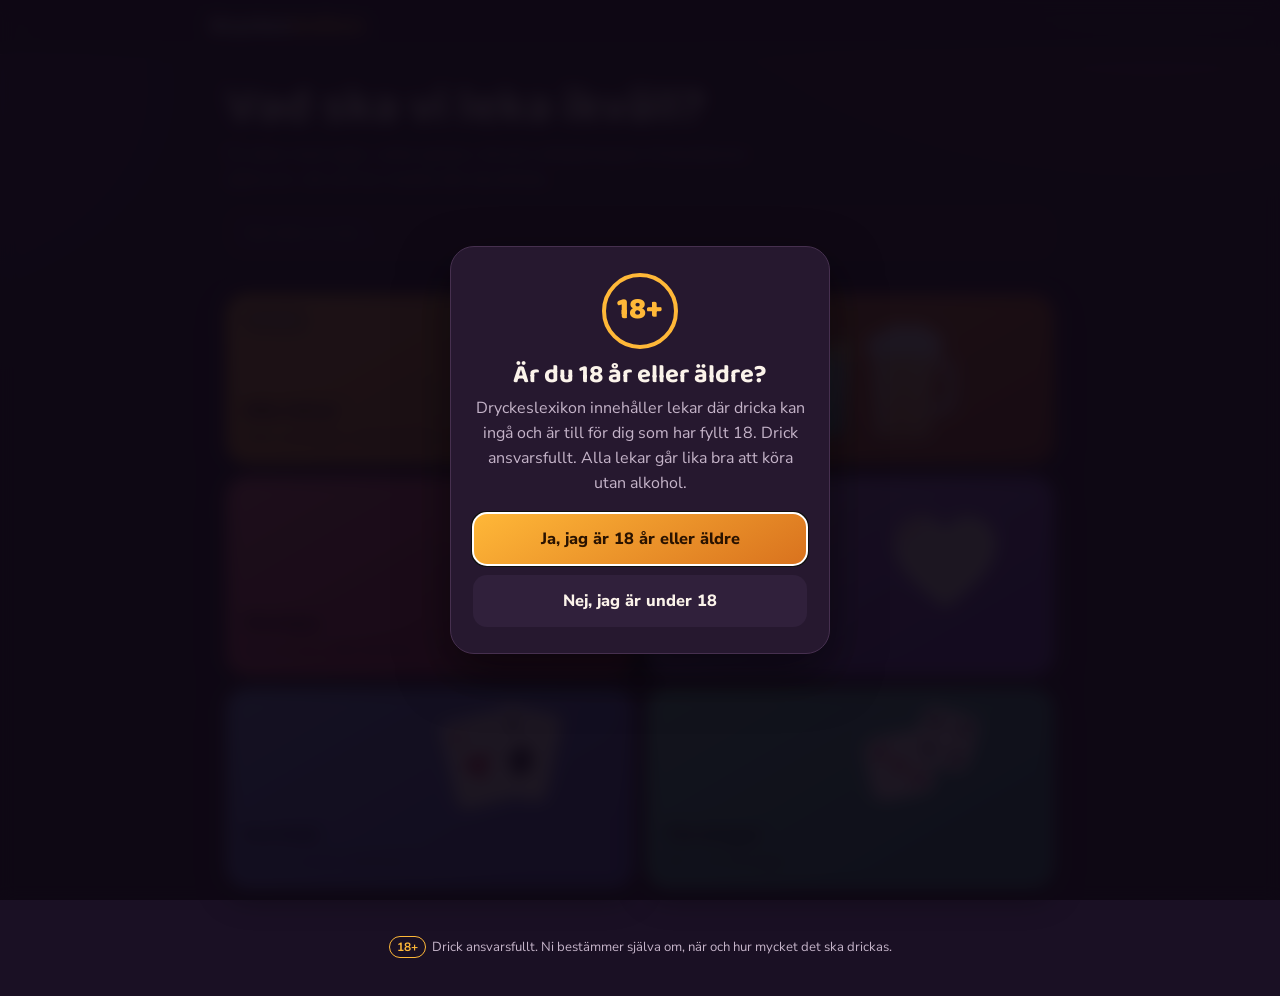
==== commit 86b3e07c: "Lägg till 18+-fråga vid första start och 'Drick ansvarsfullt' i sidfoten Simon vill märka appen 18+ " ====
--- a/index.html
+++ b/index.html
@@ -161,6 +161,19 @@
 .fot{color:var(--dim);font-size:.85rem;margin-top:30px}
 .slump{position:fixed;right:16px;bottom:calc(16px + env(safe-area-inset-bottom));min-height:52px;background:var(--vin);color:#fff;border:0;border-radius:999px;padding:0 20px;font-weight:800;box-shadow:0 8px 24px rgba(0,0,0,.5);cursor:pointer;z-index:6}
 .slump[hidden]{display:none}
+/* 18+ och ansvar */
+.ansvar{max-width:860px;margin:-60px auto 0;padding:0 16px calc(28px + env(safe-area-inset-bottom));text-align:center;color:var(--dim);font-size:.82rem}
+.ansvar b{display:inline-block;margin-right:6px;padding:1px 7px;border-radius:999px;border:1.5px solid var(--ol);color:var(--ol);font-size:.75rem}
+.aldersparr{position:fixed;inset:0;z-index:50;display:grid;place-items:center;padding:24px;background:rgba(14,8,20,.94);backdrop-filter:blur(8px)}
+.aldersparr[hidden]{display:none}
+.aldersparr .ruta18{max-width:380px;width:100%;text-align:center;background:var(--yta);border:1px solid var(--kant);border-radius:24px;padding:26px 22px;box-shadow:0 20px 50px rgba(0,0,0,.5)}
+.aldersparr .tag18{display:inline-grid;place-items:center;width:76px;height:76px;border-radius:50%;border:4px solid var(--ol);color:var(--ol);font:800 1.9rem/1 "Baloo 2",sans-serif;margin-bottom:12px}
+.aldersparr h2{font-size:1.6rem;margin:0 0 8px}
+.aldersparr p{color:var(--dim);margin:0 0 18px}
+.aldersparr button{display:block;width:100%;min-height:52px;border-radius:14px;border:0;font-weight:800;font-size:1.02rem;cursor:pointer;margin-top:10px}
+.aldersparr .ja18{background:linear-gradient(150deg,#ffb838,#d9721e);color:#2a1300}
+.aldersparr .nej18{background:var(--yta2);color:var(--text)}
+.aldersparr .under18{color:var(--text);font-weight:700;margin-top:14px}
 @media(min-width:640px){.rutor{grid-template-columns:repeat(3,minmax(0,1fr))}.stor.hel{grid-column:auto;min-height:200px}.stor.hel svg{width:62%;height:58%;top:10px}.stor.hel h2,.stor.hel p{max-width:none}.kats{grid-template-columns:repeat(3,minmax(0,1fr))}}
 @media(max-width:380px){.stor{min-height:180px}.stor h2{font-size:1.25rem}.fakta3 b{font-size:.82rem}}
 @media(prefers-reduced-motion:reduce){.stor{transition:none}}
@@ -398,6 +411,17 @@
 
 <div class="topp"><div class="in"><a class="logo" href="#">Dryckes<span>lexikon</span></a><a class="tbk" id="tbk" href="#" hidden>← Tillbaka</a></div></div>
 <div class="wrap"><main id="vy"></main></div>
+<footer class="ansvar"><b>18+</b>Drick ansvarsfullt. Ni bestämmer själva om, när och hur mycket det ska drickas.</footer>
+<div class="aldersparr" id="aldersparr" role="dialog" aria-modal="true" aria-labelledby="a18h" hidden>
+  <div class="ruta18">
+    <div class="tag18" aria-hidden="true">18+</div>
+    <h2 id="a18h">Är du 18 år eller äldre?</h2>
+    <p>Dryckeslexikon innehåller lekar där dricka kan ingå och är till för dig som har fyllt 18. Drick ansvarsfullt. Alla lekar går lika bra att köra utan alkohol.</p>
+    <button type="button" class="ja18" id="ja18">Ja, jag är 18 år eller äldre</button>
+    <button type="button" class="nej18" id="nej18">Nej, jag är under 18</button>
+    <p class="under18" id="under18" hidden>Appen är bara för dig som har fyllt 18. Välkommen tillbaka då!</p>
+  </div>
+</div>
 <div class="spel" id="spel" hidden role="dialog" aria-label="Spelläge"></div>
 <button class="slump" id="slump" type="button">Slumpa en lek</button>
 
@@ -1105,6 +1129,15 @@
 })();
 window.addEventListener('hashchange', route);
 route();
+// 18+: frågan visas första gången appen öppnas. Svaret sparas i telefonen.
+(() => {
+  const NYCKEL = 'dryckeslexikon-18';
+  let ok = false; try { ok = localStorage.getItem(NYCKEL) === 'ja'; } catch(e) {}
+  const sparr = document.getElementById('aldersparr'); if (!sparr || ok) return;
+  sparr.hidden = false; document.getElementById('ja18').focus();
+  document.getElementById('ja18').addEventListener('click', () => { try { localStorage.setItem(NYCKEL, 'ja'); } catch(e) {} sparr.hidden = true; });
+  document.getElementById('nej18').addEventListener('click', () => { document.getElementById('under18').hidden = false; });
+})();
 if ('serviceWorker' in navigator) { try { navigator.serviceWorker.register('sw.js').catch(()=>{}); } catch(e) {} }
 }
 </script>
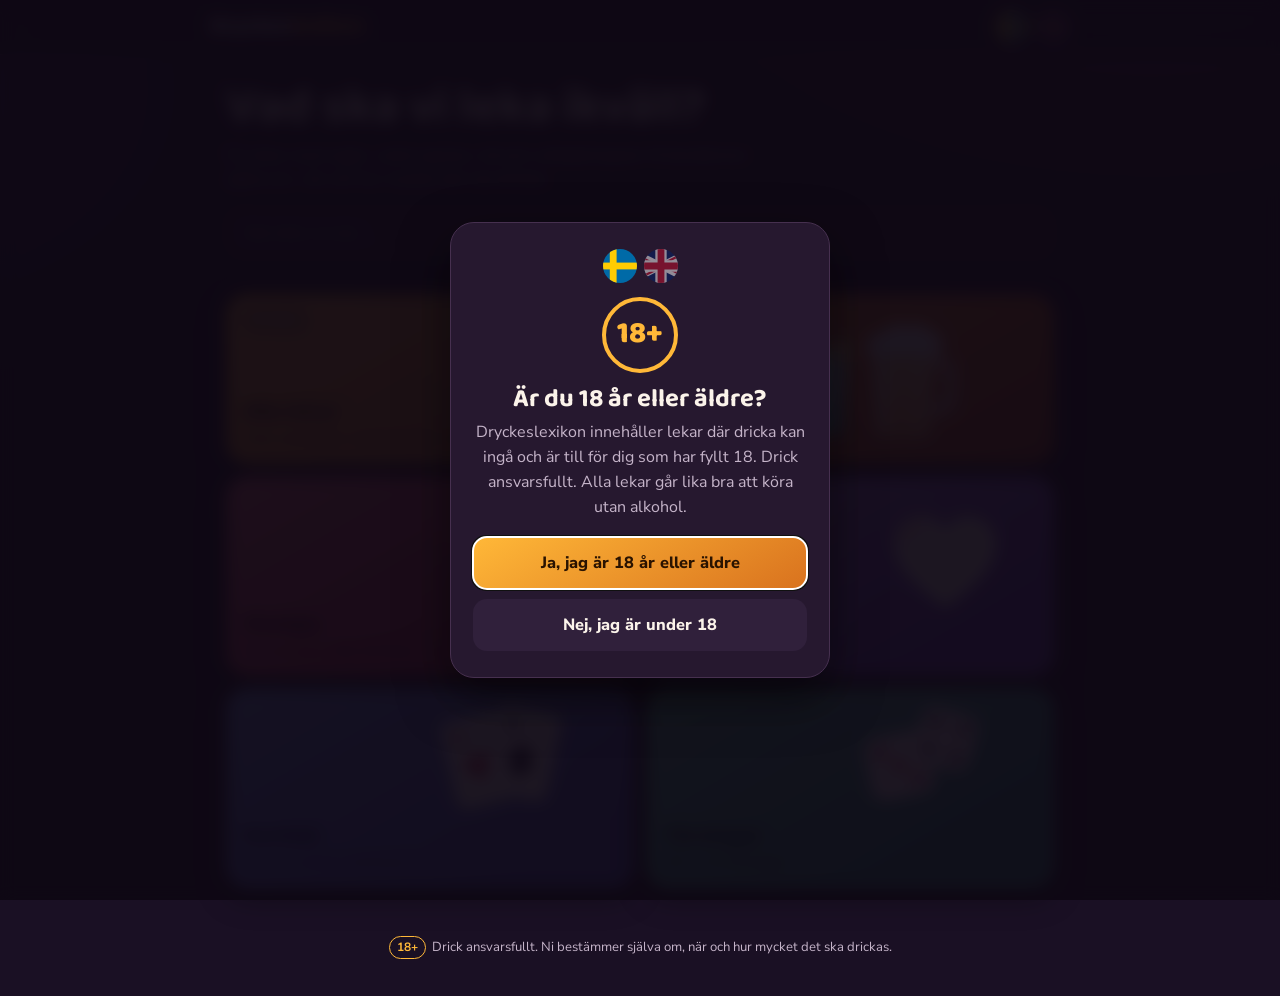
==== commit 947e4f54: "Lägg till engelsk översättning med språkval (svensk och engelsk flagga) Hela appen, alla 51 lekar oc" ====
--- a/index.html
+++ b/index.html
@@ -35,6 +35,17 @@
 .logo span{color:var(--ol)}
 .tbk{min-height:44px;padding:0 14px;border-radius:12px;border:1px solid var(--kant);background:var(--yta);text-decoration:none;display:flex;align-items:center;font-weight:700;font-size:.95rem}
 .tbk[hidden]{display:none}
+.sprak{display:flex;gap:7px;margin-left:2px}
+.sprak button{width:34px;height:34px;padding:0;border-radius:50%;overflow:hidden;border:2px solid rgba(255,255,255,.55);background:none;cursor:pointer;opacity:.5;transition:opacity .15s,border-color .15s,transform .15s;flex:none}
+.sprak button svg{display:block;width:100%;height:100%}
+.sprak button[aria-pressed="true"]{opacity:1;border-color:var(--ol)}
+.sprak button:active{transform:scale(.92)}
+.sprak18{justify-content:center;margin:0 0 14px}
+.aldersparr .sprak button{display:block;width:34px;height:34px;min-height:0;margin:0;border-radius:50%}
+.sprak button:focus-visible{outline:3px solid var(--text);outline-offset:2px}
+.tbkt{margin-left:5px}
+@media(max-width:400px){.topp .in{gap:7px}.logo{font-size:1.2rem}.tbk{padding:0 10px;font-size:.9rem}.sprak{gap:5px}.sprak button{width:30px;height:30px}}
+@media(max-width:350px){.tbkt{display:none}.tbk{padding:0 13px}}
 h1,h2,h3{font-family:"Baloo 2",system-ui,sans-serif;line-height:1.08;margin:0}
 .hej{padding:26px 0 14px}
 .hej h1{font-size:clamp(2rem,8vw,3.1rem);text-wrap:balance}
@@ -409,31 +420,63 @@
  </defs>
 </svg>
 
-<div class="topp"><div class="in"><a class="logo" href="#">Dryckes<span>lexikon</span></a><a class="tbk" id="tbk" href="#" hidden>← Tillbaka</a></div></div>
+<div class="topp"><div class="in"><a class="logo" href="#">Dryckes<span>lexikon</span></a><a class="tbk" id="tbk" href="#" hidden data-t-aria="Tillbaka"><span aria-hidden="true">←</span><span class="tbkt" data-t="Tillbaka">Tillbaka</span></a><div class="sprak" role="group" aria-label="Språk / Language">
+  <button type="button" data-sprak="sv" aria-label="Svenska" lang="sv"><svg viewBox="0 0 16 10" preserveAspectRatio="xMidYMid slice" aria-hidden="true"><rect width="16" height="10" fill="#006aa7"/><rect x="5" width="2" height="10" fill="#fecc02"/><rect y="4" width="16" height="2" fill="#fecc02"/></svg></button>
+  <button type="button" data-sprak="en" aria-label="English" lang="en"><svg viewBox="0 0 60 30" preserveAspectRatio="xMidYMid slice" aria-hidden="true"><clipPath id="ukt"><path d="M30,15h30v15zv15h-30zh-30v-15zv-15h30z"/></clipPath><rect width="60" height="30" fill="#012169"/><path d="M0,0 60,30M60,0 0,30" stroke="#fff" stroke-width="6"/><path d="M0,0 60,30M60,0 0,30" clip-path="url(#ukt)" stroke="#c8102e" stroke-width="4"/><path d="M30,0v30M0,15h60" stroke="#fff" stroke-width="10"/><path d="M30,0v30M0,15h60" stroke="#c8102e" stroke-width="6"/></svg></button>
+</div></div></div>
 <div class="wrap"><main id="vy"></main></div>
-<footer class="ansvar"><b>18+</b>Drick ansvarsfullt. Ni bestämmer själva om, när och hur mycket det ska drickas.</footer>
+<footer class="ansvar"><b>18+</b><span data-t="Drick ansvarsfullt. Ni bestämmer själva om, när och hur mycket det ska drickas.">Drick ansvarsfullt. Ni bestämmer själva om, när och hur mycket det ska drickas.</span></footer>
 <div class="aldersparr" id="aldersparr" role="dialog" aria-modal="true" aria-labelledby="a18h" hidden>
   <div class="ruta18">
+    <div class="sprak sprak18" role="group" aria-label="Språk / Language">
+  <button type="button" data-sprak="sv" aria-label="Svenska" lang="sv"><svg viewBox="0 0 16 10" preserveAspectRatio="xMidYMid slice" aria-hidden="true"><rect width="16" height="10" fill="#006aa7"/><rect x="5" width="2" height="10" fill="#fecc02"/><rect y="4" width="16" height="2" fill="#fecc02"/></svg></button>
+  <button type="button" data-sprak="en" aria-label="English" lang="en"><svg viewBox="0 0 60 30" preserveAspectRatio="xMidYMid slice" aria-hidden="true"><clipPath id="ukt2"><path d="M30,15h30v15zv15h-30zh-30v-15zv-15h30z"/></clipPath><rect width="60" height="30" fill="#012169"/><path d="M0,0 60,30M60,0 0,30" stroke="#fff" stroke-width="6"/><path d="M0,0 60,30M60,0 0,30" clip-path="url(#ukt2)" stroke="#c8102e" stroke-width="4"/><path d="M30,0v30M0,15h60" stroke="#fff" stroke-width="10"/><path d="M30,0v30M0,15h60" stroke="#c8102e" stroke-width="6"/></svg></button>
+</div>
     <div class="tag18" aria-hidden="true">18+</div>
-    <h2 id="a18h">Är du 18 år eller äldre?</h2>
-    <p>Dryckeslexikon innehåller lekar där dricka kan ingå och är till för dig som har fyllt 18. Drick ansvarsfullt. Alla lekar går lika bra att köra utan alkohol.</p>
-    <button type="button" class="ja18" id="ja18">Ja, jag är 18 år eller äldre</button>
-    <button type="button" class="nej18" id="nej18">Nej, jag är under 18</button>
-    <p class="under18" id="under18" hidden>Appen är bara för dig som har fyllt 18. Välkommen tillbaka då!</p>
+    <h2 id="a18h" data-t="Är du 18 år eller äldre?">Är du 18 år eller äldre?</h2>
+    <p data-t="Dryckeslexikon innehåller lekar där dricka kan ingå och är till för dig som har fyllt 18. Drick ansvarsfullt. Alla lekar går lika bra att köra utan alkohol.">Dryckeslexikon innehåller lekar där dricka kan ingå och är till för dig som har fyllt 18. Drick ansvarsfullt. Alla lekar går lika bra att köra utan alkohol.</p>
+    <button type="button" class="ja18" id="ja18" data-t="Ja, jag är 18 år eller äldre">Ja, jag är 18 år eller äldre</button>
+    <button type="button" class="nej18" id="nej18" data-t="Nej, jag är under 18">Nej, jag är under 18</button>
+    <p class="under18" id="under18" hidden data-t="Appen är bara för dig som har fyllt 18. Välkommen tillbaka då!">Appen är bara för dig som har fyllt 18. Välkommen tillbaka då!</p>
   </div>
 </div>
-<div class="spel" id="spel" hidden role="dialog" aria-label="Spelläge"></div>
-<button class="slump" id="slump" type="button">Slumpa en lek</button>
-
-<script id="lekdata" type="application/json">[{"id": "kungen-i-ringen", "namn": "Kungen i ringen (Ring of Fire)", "kategori": "Kortlek", "kort": "Kort dras ett i taget runt ett glas i mitten, och varje kortvalör har sin egen regel.", "spelare": {"min": 3, "max": 12}, "tid": "30–60 min", "alkohol": true, "behover": ["Kortlek", "Ett stort glas eller en mugg", "Dricka"], "regler": ["Ställ ett tomt glas i mitten och lägg korten med baksidan upp i en ring runt det.", "Spelarna turas om att dra ett kort och gör det som kortet säger.", "Ess – Vattenfall: alla börjar dricka samtidigt och får sluta först när personen till höger slutat.", "2 – Du: välj någon som dricker.", "3 – Jag: du dricker själv.", "4 – Golv: sista person som rör golvet dricker.", "5 – Killar: alla killar dricker.", "6 – Tjejer: alla tjejer dricker.", "7 – Himlen: sista person som pekar upp mot taket dricker.", "8 – Kompis: välj en kompis som dricker varje gång du dricker resten av leken.", "9 – Rim: säg ett ord, sedan ska alla i tur och ordning rimma på det. Den som tvekar eller upprepar dricker.", "10 – Kategorier: välj en kategori (t.ex. bilmärken). Alla säger ett ord i tur och ordning, den som inte kommer på något dricker.", "Knekt – Regel: hitta på en regel som gäller resten av leken. Den som bryter mot den dricker.", "Dam – Frågemästare: tills nästa dam dras dricker den som svarar på en fråga från dig.", "Kung – Häll lite av din dryck i glaset i mitten. Den som drar den fjärde kungen dricker glaset (eller tar en klunk, om ni kommit överens om det).", "Den som bryter ringen av kort när den drar dricker.", "Sällskapet bestämmer alltid själv om, när och hur mycket man dricker. Klunkar och straff i reglerna är bara förslag."], "varianter": ["Tummen: ett kort (ofta 7 eller dam) gör dig till tummästare. När du lägger tummen på bordet ska alla andra göra likadant, den sista dricker.", "Alkoholfritt: byt dricka mot små uppdrag eller poäng."], "taggar": ["klassiker", "stora grupper", "uppvärmning"], "osaker": true, "osaker_kommentar": "Vad varje kort betyder skiljer sig mycket mellan sällskap. Här är en vanlig version, men 7, 8, dam och kung byts ofta ut.", "svarighet": "Medel", "popularitet": 95}, {"id": "olspelet", "namn": "Ölspelet", "kategori": "Kortlek", "kort": "Vårt gängs eget kortspel: dra ett kort i taget medsols, och varje kort har sin egen uppgift.", "spelare": {"min": 3, "max": 10}, "tid": "30–60 min", "alkohol": true, "behover": ["Kortlek", "Dricka"], "regler": ["Spelare ett tar första kortet i leken. Därefter går turen medsols (klockans varv).", "Den som drar ett kort gör det som kortet säger.", "Ess – Vattenfall: alla börjar dricka, och man får sluta först när personen före har slutat (se leken Vattenfall).", "Röda kort 2–6: ge bort lika många klunkar som kortet visar.", "Svarta kort 2–6: ta lika många klunkar själv som kortet visar.", "7 – Burr: spela burr. Räkna i tur och ordning och säg 'burr' i stället för tal som innehåller en 7:a eller går jämnt upp i 7. Den som gör fel får straff.", "8 – Saga: varje spelare lägger till ett ord och upprepar vad alla andra har sagt. Den första som inte klarar uppgiften får straff.", "9 – Association: säg ett ord som associeras med det förra ordet, alltså inte med det första ordet. Den som svävar för långt iväg får straff.", "10 – Tema: bestäm ett tema, till exempel klädmärken. Den som inte kommer på något eller säger något som redan är sagt får straff.", "Knekt – Regel: bestäm en regel som alla ska följa under resten av spelet. Knekten får också ta bort en tidigare regel.", "Dam – Alla tjejer dricker.", "Kung – Alla killar dricker.", "Sällskapet bestämmer alltid själv om, när och hur mycket man dricker. Klunkar och straff i reglerna är bara förslag."], "taggar": ["egen lek", "kortlek", "stora grupper"], "osaker": false, "svarighet": "Medel", "kortregler": [{"valor": ["A"], "titel": "Vattenfall", "text": "Alla börjar dricka, och man får sluta först när personen före har slutat."}, {"valor": ["2", "3", "4", "5", "6"], "farg": "rod", "titel": "Ge bort klunkar", "text": "Ge bort lika många klunkar som kortet visar."}, {"valor": ["2", "3", "4", "5", "6"], "farg": "svart", "titel": "Ta klunkar", "text": "Ta lika många klunkar själv som kortet visar."}, {"valor": ["7"], "titel": "Burr", "text": "Spela burr: räkna i tur och ordning och säg 'burr' i stället för tal som innehåller en 7:a eller går jämnt upp i 7. Den som gör fel får straff."}, {"valor": ["8"], "titel": "Saga", "text": "Varje spelare lägger till ett ord och upprepar vad alla andra har sagt. Den första som inte klarar uppgiften får straff."}, {"valor": ["9"], "titel": "Association", "text": "Säg ett ord som associeras med det förra ordet, inte med det första. Den som svävar för långt iväg får straff."}, {"valor": ["10"], "titel": "Tema", "text": "Bestäm ett tema, till exempel klädmärken. Den som inte kommer på något eller säger något som redan är sagt får straff."}, {"valor": ["J"], "titel": "Regel", "text": "Bestäm en regel som alla ska följa under resten av spelet. Du får också ta bort en tidigare regel."}, {"valor": ["Q"], "titel": "Tjejerna dricker", "text": "Alla tjejer dricker."}, {"valor": ["K"], "titel": "Killarna dricker", "text": "Alla killar dricker."}], "popularitet": 100}, {"id": "bussen", "namn": "Bussen", "kategori": "Kortlek", "kort": "Gissa rätt på kort för att dela ut klunkar, och den som förlorar får åka bussen i slutet.", "spelare": {"min": 3, "max": 8}, "tid": "30–45 min", "alkohol": true, "behover": ["Kortlek (gärna två)", "Dricka"], "regler": ["Omgång 1 – Röd eller svart: alla gissar i tur och ordning om nästa kort är rött eller svart. Fel gissning = drick 1.", "Omgång 2 – Över eller under: gissa om nästa kort är högre eller lägre än ditt första kort. Fel = drick 2.", "Omgång 3 – Innanför eller utanför: gissa om nästa kort hamnar mellan eller utanför dina två kort. Fel = drick 3.", "Omgång 4 – Färg: gissa kortets färg (hjärter, ruter, spader, klöver). Fel = drick 4.", "Pyramiden: lägg ut en pyramid av kort med baksidan upp och vänd ett i taget. Har du ett kort med samma valör får du dela ut klunkar (fler ju högre upp i pyramiden).", "Den som har flest kort kvar på handen åker bussen.", "Bussen: lägg ut en rad på 5–10 kort. Busschauffören gissar högre eller lägre för varje kort. Vid fel gissning dricker hen och börjar om från början. Klara hela raden för att gå av.", "Sällskapet bestämmer alltid själv om, när och hur mycket man dricker. Klunkar och straff i reglerna är bara förslag."], "varianter": ["Om två har lika många kort kvar avgörs det med ett högt kort eller båda åker."], "taggar": ["klassiker"], "osaker": true, "osaker_kommentar": "Antal klunkar, hur pyramiden poängsätts och hur många kort bussen har varierar mellan sällskap.", "svarighet": "Medel", "popularitet": 84}, {"id": "pyramiden", "namn": "Pyramiden", "kategori": "Kortlek", "kort": "Alla har fyra kort, en pyramid av kort vänds en i taget och den som har samma valör delar ut klunkar, eller bluffar att den har det.", "spelare": {"min": 3, "max": 8}, "tid": "20–40 min", "alkohol": true, "behover": ["Kortlek", "Dricka"], "regler": ["Dela ut 4 kort till varje spelare. Alla får titta på sina kort i 30 sekunder och sedan läggs de upp och ner.", "Lägg ut en pyramid med baksidan upp: 5 kort i nedersta raden, sedan 4, 3, 2 och 1 i toppen.", "Vänd korten ett i taget, nerifrån och upp.", "Den som har (eller påstår sig ha) samma valör som det vända kortet får ge bort klunkar: 1 klunk på nedersta raden, 2 på nästa och så vidare upp till 5.", "Den som får klunkar kan säga 'bluff'. Då måste utdelaren visa kortet. Har hen inte kortet dricker hen dubbelt. Hade hen kortet dricker den som anklagade dubbelt.", "Ett kort som visats byts mot ett nytt från högen.", "Sällskapet bestämmer alltid själv om, när och hur mycket man dricker. Klunkar och straff i reglerna är bara förslag."], "taggar": ["minne", "bluff"], "osaker": true, "osaker_kommentar": "Vissa spelar att det översta kortet ger 10 klunkar eller att man dricker själv på varannan rad.", "svarighet": "Medel", "popularitet": 78}, {"id": "fuck-the-dealer", "namn": "Fuck the Dealer", "kategori": "Kortlek", "kort": "Gissa vilket kort som kommer härnäst. Gissar du fel dricker du, gissar alla fel får given dricka.", "spelare": {"min": 3, "max": 10}, "tid": "20–30 min", "alkohol": true, "behover": ["Kortlek", "Dricka"], "regler": ["En spelare är giv och håller kortleken.", "Spelaren till vänster gissar valören på översta kortet. Givaren säger 'högre' eller 'lägre' om det är fel, och spelaren får en gissning till.", "Rätt på första försöket: givaren dricker 5. Rätt på andra: givaren dricker 3.", "Fel två gånger: spelaren dricker lika många klunkar som skillnaden mellan gissningen och kortet.", "Kortet läggs uppvänt så alla ser vilka kort som redan kommit.", "Om tre spelare i rad gissar fel lämnar givaren över leken till nästa person.", "Sällskapet bestämmer alltid själv om, när och hur mycket man dricker. Klunkar och straff i reglerna är bara förslag."], "taggar": ["gissning"], "osaker": true, "osaker_kommentar": "Antal klunkar och hur många fel i rad innan given byts varierar (ofta tre).", "svarighet": "Medel", "popularitet": 80}, {"id": "presidenten", "namn": "Presidenten", "kategori": "Kortlek", "kort": "Ett klätterkortspel där vinnaren blir president och den som kommer sist blir skurk, med fördelar och straff nästa runda.", "spelare": {"min": 4, "max": 8}, "tid": "30–60 min", "alkohol": false, "behover": ["Kortlek"], "regler": ["Dela ut hela leken. 2 är högst, sedan ess, kung och nedåt till 3.", "Den som har klöver 3 börjar och lägger ett kort eller flera av samma valör.", "Nästa spelare måste lägga lika många kort med högre valör, eller passa.", "När alla passat vinner den som lade sist högen och börjar en ny stack.", "Den som först blir av med sina kort blir president, sedan vicepresident, och så vidare. Sista person blir skurk.", "Nästa runda ger skurken sina två bästa kort till presidenten, som ger tillbaka två valfria kort.", "Sällskapet bestämmer alltid själv om, när och hur mycket man dricker. Klunkar och straff i reglerna är bara förslag."], "varianter": ["Som dryckeslek: presidenten bestämmer när skurken ska dricka, och den som passar dricker 1."], "taggar": ["strategi"], "osaker": true, "osaker_kommentar": "Leken har många namn (Skitgubbe-varianter, Kungen och skurken, Asshole) och detaljer som vilket kort som är högst skiljer sig.", "svarighet": "Svår", "popularitet": 64}, {"id": "hastkapplopning", "namn": "Hästkapplöpning", "kategori": "Kortlek", "kort": "Satsa klunkar på ett ess (en häst) och se vilken som först når mållinjen.", "spelare": {"min": 3, "max": 20}, "tid": "10–15 min", "alkohol": true, "behover": ["Kortlek", "Dricka"], "regler": ["Plocka ut de fyra essen och lägg dem på rad som startlinje. Det är hästarna.", "Lägg 6–8 kort med baksidan upp i en rad bredvid. Det är banan.", "Alla satsar ett antal klunkar på en häst (färg).", "Vänd ett kort i taget från leken. Esset i samma färg flyttar ett steg fram.", "När alla hästar passerat ett bankort vänds det. Hästen i det kortets färg flyttas ett steg bakåt.", "Första ess över mållinjen vinner. De som satsat på vinnaren delar ut sina insatsklunkar, alla andra dricker sina.", "Sällskapet bestämmer alltid själv om, när och hur mycket man dricker. Klunkar och straff i reglerna är bara förslag."], "taggar": ["stora grupper", "lätt"], "osaker": true, "osaker_kommentar": "Vissa låter vinnarna ge bort dubbla insatsen.", "svarighet": "Lätt", "popularitet": 50}, {"id": "hogt-eller-lagt", "namn": "Högt eller lågt", "kategori": "Kortlek", "kort": "En enkel lek där man i tur och ordning gissar om nästa kort blir högre eller lägre.", "spelare": {"min": 2, "max": 10}, "tid": "10–20 min", "alkohol": true, "behover": ["Kortlek", "Dricka"], "regler": ["Vänd upp ett kort.", "Nästa spelare gissar om nästa kort är högre eller lägre.", "Fel gissning: drick lika många klunkar som antalet kort i högen, och högen börjar om.", "Rätt tre gånger i rad: du får skicka vidare turen.", "Sällskapet bestämmer alltid själv om, när och hur mycket man dricker. Klunkar och straff i reglerna är bara förslag."], "taggar": ["lätt"], "osaker": false, "svarighet": "Lätt", "popularitet": 65}, {"id": "kortet-i-pannan", "namn": "Kortet i pannan", "kategori": "Kortlek", "kort": "Alla håller ett kort mot pannan utan att se det själva och satsar på om de har högst.", "spelare": {"min": 3, "max": 10}, "tid": "10–20 min", "alkohol": true, "behover": ["Kortlek", "Dricka"], "regler": ["Dela ut ett kort till varje spelare. Ingen får titta på sitt eget.", "Alla håller samtidigt upp kortet mot pannan så att alla andra ser det.", "Gå runt och låt var och en välja att stanna eller lägga sig.", "Den som lägger sig dricker 1. Bland de som stannat dricker den med lägst kort lika många klunkar som antalet som stannade.", "Sällskapet bestämmer alltid själv om, när och hur mycket man dricker. Klunkar och straff i reglerna är bara förslag."], "taggar": ["bluff", "snabb"], "osaker": true, "osaker_kommentar": "Straffsystemet är en vanlig husregel, inte en fast standard.", "svarighet": "Lätt", "popularitet": 50}, {"id": "tjugoett", "namn": "21", "kategori": "Frågelek", "kort": "Räkna till 21 i tur och ordning och lägg till nya regler varje gång någon når 21.", "spelare": {"min": 3, "max": 15}, "tid": "15–30 min", "alkohol": true, "behover": ["Dricka"], "regler": ["Spelarna räknar uppåt från 1 i tur och ordning. Varje person får säga 1, 2 eller 3 tal.", "Säger du ett tal säger nästa person nästa tal. Säger du två byter riktningen. Säger du tre hoppar ni över nästa person.", "Den som säger 21 dricker och får sedan hitta på en ny regel, t.ex. att 7 ska ersättas med 'hej' eller att 12 och 15 byter plats.", "Den som tvekar, säger fel eller bryter mot en regel dricker och räkningen börjar om från 1.", "Sällskapet bestämmer alltid själv om, när och hur mycket man dricker. Klunkar och straff i reglerna är bara förslag."], "taggar": ["uppvärmning", "inget material"], "osaker": true, "osaker_kommentar": "Reglerna för vad 2 och 3 tal betyder skiljer sig. Ibland betyder två tal 'byt riktning' och tre 'hoppa över'.", "svarighet": "Medel", "popularitet": 52}, {"id": "maxla", "namn": "Mäxla", "kategori": "Tärning", "kort": "Bluffspel med två tärningar där du måste slå högre än personen före, eller ljuga om det.", "spelare": {"min": 3, "max": 10}, "tid": "20–40 min", "alkohol": true, "behover": ["2 tärningar", "En kopp att skaka i", "Dricka"], "regler": ["Slå tärningarna under koppen utan att andra ser och läs av resultatet. Den högsta tärningen läses först: 6 och 3 blir 63.", "Rangordning från högst: Mäxla (2–1), sedan par (6–6 högst ner till 1–1), sedan vanliga tal från 65 ner till 31. 3–2 är 'lilla mäxlan' i vissa sällskap.", "Säg högt vad du slog, eller ljug. Ditt bud måste vara högre än föregående spelares.", "Skicka koppen vidare dold. Nästa spelare kan tro dig och slå själv, eller lyfta på koppen.", "Lyfter man och den förra ljög dricker lögnaren. Talade den förra sanning dricker den som lyfte.", "Slår någon mäxla avslöjas den direkt och alla andra dricker.", "Sällskapet bestämmer alltid själv om, när och hur mycket man dricker. Klunkar och straff i reglerna är bara förslag."], "taggar": ["bluff", "klassiker"], "osaker": true, "osaker_kommentar": "Om 3–1 eller 3–2 är speciella och hur många klunkar mäxla ger varierar.", "svarighet": "Svår", "popularitet": 78}, {"id": "tre-man", "namn": "Tre-mannen", "kategori": "Tärning", "kort": "Slå två tärningar runt bordet, där olika summor ger olika regler och en spelare utses till tre-man.", "spelare": {"min": 3, "max": 12}, "tid": "20–40 min", "alkohol": true, "behover": ["2 tärningar", "Dricka"], "regler": ["Alla slår en tärning. Den som först får en trea blir tre-man.", "I tur och ordning slår spelarna två tärningar.", "Summa 7: den till vänster om slagaren dricker. Summa 11: den till höger dricker. Summa 9: ingen regel i vissa sällskap, i andra dricker personen mittemot.", "Par: slagaren ger bort tärningarna till två personer som dricker eller ger bort klunkar.", "Varje trea som syns, och summan 3, gör att tre-mannen dricker.", "En 2 och 1 (summa 3): slagaren blir ny tre-man.", "Får du inget som ger regler går turen vidare.", "Sällskapet bestämmer alltid själv om, när och hur mycket man dricker. Klunkar och straff i reglerna är bara förslag."], "taggar": ["tärning"], "osaker": true, "osaker_kommentar": "Leken har många lokala versioner, särskilt vad 9, 10 och par betyder.", "svarighet": "Svår", "popularitet": 60}, {"id": "lognartarning", "namn": "Lögnartärning", "kategori": "Tärning", "kort": "Alla har dolda tärningar och budar om hur många av ett visst tal som finns totalt runt bordet.", "spelare": {"min": 2, "max": 6}, "tid": "20–40 min", "alkohol": false, "behover": ["5 tärningar och en kopp per spelare"], "regler": ["Alla skakar sina 5 tärningar under koppen och tittar i hemlighet.", "Första spelaren budar, t.ex. 'fyra femmor', vilket betyder att det minst finns fyra femmor bland alla tärningar.", "Nästa spelare måste höja budet (fler tärningar eller samma antal av högre tal) eller säga 'lögn'.", "Vid 'lögn' visar alla sina tärningar. Ettor räknas ofta som joker.", "Den som hade fel förlorar en tärning. Den sista med tärningar kvar vinner.", "Sällskapet bestämmer alltid själv om, när och hur mycket man dricker. Klunkar och straff i reglerna är bara förslag."], "varianter": ["Dryckesvariant: den som förlorar en tärning dricker."], "taggar": ["bluff", "strategi"], "osaker": false, "svarighet": "Svår", "popularitet": 58}, {"id": "tarning-sexan", "namn": "Sexan", "kategori": "Tärning", "kort": "Skicka tärningen runt bordet och den som slår en sexa måste börja dricka eller göra ett uppdrag.", "spelare": {"min": 3, "max": 15}, "tid": "10–20 min", "alkohol": true, "behover": ["1 tärning", "Dricka"], "regler": ["Tärningen skickas runt bordet och alla slår i tur och ordning.", "Den som slår 6 tar en klunk eller ett uppdrag.", "Den som slår 1 skickar en klunk till valfri person.", "Övriga tal: inget händer.", "Sällskapet bestämmer alltid själv om, när och hur mycket man dricker. Klunkar och straff i reglerna är bara förslag."], "taggar": ["lätt", "snabb"], "osaker": true, "osaker_kommentar": "Det här är en enkel grundversion. Säg till om du har en specifik version i tankarna.", "svarighet": "Lätt", "popularitet": 48}, {"id": "beer-pong", "namn": "Beer pong", "kategori": "Ölspel/bordslek", "kort": "Två lag kastar pingisbollar i varandras muggar. Träffar ni måste motståndarna dricka.", "spelare": {"min": 2, "max": 4}, "tid": "15–30 min per match", "alkohol": true, "behover": ["Långt bord", "20 muggar", "2 pingisbollar", "Dricka"], "regler": ["Ställ 10 muggar i en triangel (4-3-2-1) i varje bordsände och fyll dem lite.", "Lagen turas om att kasta. Båda i laget kastar en gång per tur.", "Bollen i en mugg: motståndarna dricker innehållet och tar bort muggen.", "Träffar båda i laget under samma tur får de kasta igen.", "Studsar bollen i bordet först och går i räknas det oftast som två muggar, men då får motståndarna försöka slå bort bollen.", "Laget får två gånger per match be om att muggarna ställs om (re-rack).", "Laget som först tar bort alla motståndarens muggar vinner. Förloraren får en sista chans att träffa alla återstående (redemption).", "Sällskapet bestämmer alltid själv om, när och hur mycket man dricker. Klunkar och straff i reglerna är bara förslag."], "varianter": ["Fyll muggarna med vatten och drick ur ett eget glas, mer hygieniskt."], "taggar": ["klassiker", "tävling", "lag"], "osaker": true, "osaker_kommentar": "Studs, armbågsregeln och re-rack är husregler som skiljer sig mellan sällskap.", "svarighet": "Medel", "popularitet": 94}, {"id": "flip-cup", "namn": "Flip cup", "kategori": "Ölspel/bordslek", "kort": "Lagstafett där man dricker sin mugg och sedan ska vända den upp och ner genom att knäppa på kanten.", "spelare": {"min": 6, "max": 20}, "tid": "10–20 min", "alkohol": true, "behover": ["Långt bord", "En plastmugg per spelare", "Dricka"], "regler": ["Dela upp er i två lika stora lag som står på var sin sida av bordet, mittemot varandra.", "Alla har en mugg med lite dricka framför sig.", "Första personen i varje lag dricker upp och ställer muggen upp och ner på bordskanten med kanten utanför bordet.", "Knäpp på muggen så att den vänder och landar upp och ner. Först då får nästa person i laget börja.", "Laget vars sista person först lyckas vända muggen vinner.", "Sällskapet bestämmer alltid själv om, när och hur mycket man dricker. Klunkar och straff i reglerna är bara förslag."], "taggar": ["lag", "tävling", "stora grupper"], "osaker": false, "svarighet": "Medel", "popularitet": 85}, {"id": "myntet", "namn": "Quarters (Myntet)", "kategori": "Ölspel/bordslek", "kort": "Studsa ett mynt mot bordet och ner i ett glas. Träffar du får du välja vem som dricker.", "spelare": {"min": 2, "max": 10}, "tid": "15–30 min", "alkohol": true, "behover": ["Ett mynt", "Ett glas", "Dricka"], "regler": ["Ställ ett glas i mitten av bordet.", "Spelarna försöker i tur och ordning studsa ett mynt mot bordet så att det landar i glaset.", "Träff: välj någon som dricker, och du får kasta igen.", "Tre träffar i rad: du får hitta på en regel.", "Miss: myntet går vidare till nästa person.", "Sällskapet bestämmer alltid själv om, när och hur mycket man dricker. Klunkar och straff i reglerna är bara förslag."], "taggar": ["skicklighet"], "osaker": false, "svarighet": "Medel", "popularitet": 62}, {"id": "olstafett", "namn": "Ölstafett", "kategori": "Ölspel/bordslek", "kort": "Lagstafett där varje person springer, dricker och springer tillbaka.", "spelare": {"min": 6, "max": 30}, "tid": "10 min", "alkohol": true, "behover": ["En burk eller mugg per person", "Plats att springa"], "regler": ["Dela upp er i lag och ställ upp på led.", "Placera en dryck per person på andra sidan rummet eller gården.", "Första personen springer, dricker upp och springer tillbaka och klappar nästa i handen.", "Laget som blir klart först vinner.", "Sällskapet bestämmer alltid själv om, när och hur mycket man dricker. Klunkar och straff i reglerna är bara förslag."], "varianter": ["Snurra runt en pinne tio gånger innan du springer tillbaka (yrsel)."], "taggar": ["utomhus", "lag"], "osaker": false, "svarighet": "Lätt", "popularitet": 62}, {"id": "kubb", "namn": "Kubb", "kategori": "Utomhus", "kort": "Svenskt kastspel där lagen försöker välta motståndarnas kubbar och till sist kungen.", "spelare": {"min": 2, "max": 12}, "tid": "20–60 min", "alkohol": false, "behover": ["Kubbspel (10 kubbar, 1 kung, 6 kastpinnar, 4 hörnpinnar)", "Gräsmatta"], "regler": ["Markera en plan, ungefär 5 x 8 meter. Ställ 5 kubbar på varje baslinje och kungen i mitten.", "Lag A kastar sina 6 pinnar underifrån med vertikal rotation för att välta lag B:s kubbar.", "Lag B kastar sedan de vältade kubbarna till lag A:s planhalva, där de ställs upp som fältkubbar.", "Fältkubbar måste fällas innan baslinjekubbar. Om laget inte fäller alla fältkubbar får motståndarna kasta från den främsta kvarvarande fältkubben.", "När alla motståndarens kubbar är fällda får laget försöka fälla kungen från baslinjen. Lyckas det vinner laget.", "Fäller man kungen för tidigt förlorar man direkt.", "Sällskapet bestämmer alltid själv om, när och hur mycket man dricker. Klunkar och straff i reglerna är bara förslag."], "varianter": ["Som dryckeslek: varje gång ditt lag tappar en kubb dricker du."], "taggar": ["utomhus", "lag", "sommar"], "osaker": false, "svarighet": "Svår", "popularitet": 88}, {"id": "snurra-flaskan", "namn": "Snurra flaskan", "kategori": "Mingel", "kort": "Snurra en flaska i mitten av ringen. Den den pekar på får en fråga, ett uppdrag eller en puss.", "spelare": {"min": 4, "max": 15}, "tid": "15–30 min", "alkohol": false, "behover": ["En tom flaska"], "regler": ["Sitt i en ring på golvet med flaskan i mitten.", "Den som börjar snurrar flaskan.", "Personen flaskan pekar på får det ni har bestämt: en fråga, en utmaning, eller i den klassiska versionen en puss.", "Den som pekats ut snurrar nästa gång.", "Sällskapet bestämmer alltid själv om, när och hur mycket man dricker. Klunkar och straff i reglerna är bara förslag."], "taggar": ["klassiker"], "osaker": false, "svarighet": "Lätt", "popularitet": 82}, {"id": "jag-har-aldrig", "namn": "Jag har aldrig", "kategori": "Frågelek", "kort": "Säg något du aldrig har gjort. Alla som har gjort det dricker.", "spelare": {"min": 3, "max": 20}, "tid": "15–60 min", "alkohol": true, "behover": ["Dricka"], "regler": ["Turas om att säga en mening som börjar med 'Jag har aldrig ...', t.ex. 'Jag har aldrig varit i Norge'.", "Alla som har gjort det tar en klunk.", "Den som säger meningen dricker inte (har man faktiskt gjort det får man dock välja att dricka).", "Fortsätt runt bordet.", "Sällskapet bestämmer alltid själv om, när och hur mycket man dricker. Klunkar och straff i reglerna är bara förslag."], "varianter": ["Fingerversion: alla håller upp 10 fingrar och fäller ett i stället för att dricka. Den som får ner alla först förlorar.", "Alkoholfritt: använd godis eller poäng."], "taggar": ["klassiker", "lära känna", "inget material"], "osaker": false, "svarighet": "Lätt", "popularitet": 93}, {"id": "mest-sannolikt", "namn": "Pekleken", "kategori": "Frågelek", "kort": "Läs upp en fråga som 'Vem är mest sannolikt att...' och peka på samtidigt.", "spelare": {"min": 4, "max": 20}, "tid": "15–45 min", "alkohol": true, "behover": ["Dricka"], "regler": ["En person läser upp en fråga, t.ex. 'Vem är mest sannolikt att bli kändis?'", "Alla räknar till tre och pekar samtidigt på den de tror.", "Varje person dricker en klunk för varje finger som pekar på dem.", "Sällskapet bestämmer alltid själv om, när och hur mycket man dricker. Klunkar och straff i reglerna är bara förslag."], "taggar": ["lära känna", "inget material", "stora grupper"], "osaker": false, "svarighet": "Lätt", "popularitet": 90}, {"id": "snusdosan", "namn": "Snusdosan", "kategori": "Frågelek", "kort": "Som Pekleken, fast ni kastar en snusdosa till den som påståendet stämmer mest in på.", "spelare": {"min": 3, "max": 15}, "tid": "15–45 min", "alkohol": true, "behover": ["Ett kastbart föremål (t.ex. en snusdosa)", "Dricka"], "regler": ["Ni spelar med ett kastbart föremål, förslagsvis en snusdosa, eftersom det är vanligt att någon i gruppen har en.", "Du får ett påstående, likt Pekleken.", "Sedan kastar du dosan till personen som påståendet stämmer mest in på.", "Den som får dosan läser upp nästa påstående.", "Sällskapet bestämmer alltid själv om, när och hur mycket man dricker. Klunkar och straff i reglerna är bara förslag."], "taggar": ["egen lek", "lära känna", "stora grupper"], "osaker": false, "svarighet": "Lätt", "fragor_fran": "mest-sannolikt", "spel_instruktion": "Läs upp påståendet. Kasta dosan till den det stämmer mest in på.", "popularitet": 98}, {"id": "impostor", "namn": "Impostor", "kategori": "Ord & gissning", "kort": "Alla utom en får samma hemliga ord. Impostorn vet bara kategorin och måste bluffa sig igenom.", "spelare": {"min": 3, "max": 20}, "tid": "5–15 min per runda", "alkohol": true, "behover": ["En telefon (appen delar ut orden), eller lappar och penna"], "regler": ["Starta Impostor i appen och välj hur många ni är, hur många impostorer ni vill ha och vilka kategorier som ska vara med.", "Skicka runt telefonen. Var och en trycker fram sitt ord, tittar i hemlighet, gömmer det och lämnar vidare.", "Alla får samma hemliga ord, utom impostorn som bara får veta kategorin (eller ingenting, om ni väljer det svårare läget).", "Appen lottar vem som börjar. I tur och ordning säger var och en ett ord som hör ihop med det hemliga ordet. Inte för tydligt, då listar impostorn ut det. Inte för luddigt, då blir du misstänkt.", "Efter ett eller två varv diskuterar ni och röstar på den ni tror är impostor.", "Röstar ni ut fel person vinner impostorn. Röstar ni ut impostorn får den en chans att gissa ordet. Gissar den rätt vinner impostorn ändå, annars vinner resten.", "Förslag: de som förlorar rundan tar en klunk.", "Sällskapet bestämmer alltid själv om, när och hur mycket man dricker. Klunkar och straff i reglerna är bara förslag."], "varianter": ["Utan telefon: en spelledare skriver samma ord på alla lappar utom en, där det står 'Impostor'.", "Svårare: impostorn får inte ens veta kategorin.", "Flera impostorer: med många spelare kan ni ha två eller tre impostorer, som inte vet om varandra."], "taggar": ["bluff", "stora grupper", "spel i telefonen"], "osaker": false, "svarighet": "Lätt", "grupp": "prat", "verktyg": "impostor", "popularitet": 80}, {"id": "korkortet", "namn": "Körkortet", "kategori": "Frågelek", "kort": "En spelare rangordnar allas körkort efter ett hemligt påstående. De andra gissar vilket påstående det var.", "spelare": {"min": 3, "max": 10}, "tid": "15–45 min", "alkohol": true, "behover": ["Ett körkort eller id-kort per person (eller någon annan personlig sak)", "En telefon (appen visar påståendena)"], "regler": ["Alla som är med i leken lägger fram en personlig sak, förslagsvis körkort eller id.", "Spelare ett har telefonen och får ett påstående, till exempel 'Vem är mest trolig att somna först på festen?'. Ingen annan får se det.", "Spelaren rangordnar därefter körkorten i den ordning de troligast stämmer in på påståendet, till minst troligt.", "Därefter presenterar appen 4, 6, 8 eller 10 påståenden, där ett av dem är det som spelare ett har rangordnat körkorten efter.", "Därefter ska de övriga spelarna komma fram till vilket påstående spelare ett har utgått från.", "Visa svaret och skicka telefonen vidare. Nästa spelare gör en ny runda.", "Förslag: gissar ni fel tar ni en klunk, gissar ni rätt tar den som rangordnade en klunk.", "Sällskapet bestämmer alltid själv om, när och hur mycket man dricker. Klunkar och straff i reglerna är bara förslag."], "varianter": ["Svårighetsgrad i appen: på Lätt är påståendena tydligt olika, på Medel liknar några det rätta och på Svår är de väldigt lika.", "Svårare: välj fler påståenden att gissa bland (8 eller 10).", "Utan telefon: rangordnaren skriver sitt påstående på en lapp och läser sedan upp några falska påståenden tillsammans med det riktiga."], "taggar": ["egen lek", "lära känna", "spel i telefonen"], "osaker": false, "svarighet": "Lätt", "grupp": "prat", "verktyg": "korkortet", "popularitet": 96}, {"id": "sanning-eller-konsekvens", "namn": "Sanning eller konsekvens", "kategori": "Frågelek", "kort": "Välj mellan att svara ärligt på en fråga eller göra en utmaning.", "spelare": {"min": 3, "max": 15}, "tid": "20–60 min", "alkohol": false, "behover": [], "regler": ["Turas om att fråga någon: 'Sanning eller konsekvens?'", "Väljer personen sanning måste hen svara ärligt på en fråga.", "Väljer personen konsekvens måste hen göra en utmaning som gruppen hittar på.", "Den som vägrar svara eller göra utmaningen får ett straff, t.ex. att dricka.", "Personen som just svarat frågar nästa.", "Sällskapet bestämmer alltid själv om, när och hur mycket man dricker. Klunkar och straff i reglerna är bara förslag."], "taggar": ["klassiker", "lära känna"], "osaker": false, "svarighet": "Lätt", "popularitet": 89}, {"id": "tva-sanningar-en-logn", "namn": "Två sanningar och en lögn", "kategori": "Frågelek", "kort": "Berätta tre saker om dig själv, en är falsk, och de andra ska gissa vilken.", "spelare": {"min": 3, "max": 15}, "tid": "15–30 min", "alkohol": false, "behover": [], "regler": ["En person säger tre påståenden om sig själv. Två är sanna och ett är en lögn.", "Resten av gruppen diskuterar och gissar vilken som är lögnen.", "Som dryckeslek: alla som gissar fel dricker. Gissar alla rätt dricker berättaren.", "Sällskapet bestämmer alltid själv om, när och hur mycket man dricker. Klunkar och straff i reglerna är bara förslag."], "taggar": ["lära känna", "inget material"], "osaker": false, "svarighet": "Lätt", "popularitet": 78}, {"id": "heta-stolen", "namn": "Heta stolen", "kategori": "Frågelek", "kort": "En person sitter i heta stolen och alla andra får ställa frågor som måste besvaras ärligt.", "spelare": {"min": 4, "max": 15}, "tid": "15–30 min", "alkohol": false, "behover": [], "regler": ["En person sätter sig i heta stolen.", "Under 2 minuter får alla andra ställa frågor, och personen måste svara ärligt.", "Den som vägrar svara på en fråga dricker eller får ett straff.", "Sedan går stolen vidare till nästa person.", "Sällskapet bestämmer alltid själv om, när och hur mycket man dricker. Klunkar och straff i reglerna är bara förslag."], "taggar": ["lära känna"], "osaker": false, "svarighet": "Lätt", "popularitet": 70}, {"id": "paranoia", "namn": "Paranoia", "kategori": "Frågelek", "kort": "Viska en fråga om någon i sällskapet. Svaret sägs högt, men frågan avslöjas bara om man vågar.", "spelare": {"min": 4, "max": 12}, "tid": "15–30 min", "alkohol": true, "behover": ["Dricka", "Ett mynt (valfritt)"], "regler": ["Viska en fråga till personen bredvid, t.ex. 'Vem här är snyggast?'", "Hen svarar högt genom att säga ett namn ur gruppen.", "Den som blev nämnd kan dricka för att få höra frågan. Då avslöjas den högt.", "Annars förblir frågan hemlig och det är nästa persons tur att viska.", "Sällskapet bestämmer alltid själv om, när och hur mycket man dricker. Klunkar och straff i reglerna är bara förslag."], "varianter": ["Singla slant i stället för att dricka: krona betyder att frågan avslöjas."], "taggar": ["spänning"], "osaker": false, "svarighet": "Lätt", "popularitet": 66}, {"id": "bizz-buzz", "namn": "Bizz (Buzz)", "kategori": "Ord & gissning", "kort": "Räkna i tur och ordning, men byt ut alla tal som har med 7 att göra mot ett ord.", "spelare": {"min": 3, "max": 15}, "tid": "10–20 min", "alkohol": true, "behover": ["Dricka"], "regler": ["Spelarna räknar i tur och ordning från 1.", "Alla tal som innehåller en 7:a eller är delbara med 7 ersätts med 'bizz'.", "Den som säger fel, tvekar för länge eller glömmer dricker och räkningen börjar om.", "Svårare: lägg till 'buzz' för tal med 5 eller delbara med 5. Tal som är både och blir 'bizz-buzz'.", "Sällskapet bestämmer alltid själv om, när och hur mycket man dricker. Klunkar och straff i reglerna är bara förslag."], "taggar": ["uppvärmning", "inget material"], "osaker": false, "svarighet": "Medel", "popularitet": 56}, {"id": "kategorier", "namn": "Kategorier", "kategori": "Ord & gissning", "kort": "Säg ett ord ur en kategori i tur och ordning. Den som inte kommer på något eller upprepar förlorar.", "spelare": {"min": 3, "max": 15}, "tid": "5–20 min", "alkohol": true, "behover": ["Dricka"], "regler": ["En person väljer en kategori, t.ex. 'ölsorter' eller 'svenska artister'.", "Gå runt och säg ett ord var som passar kategorin.", "Den som tvekar för länge, upprepar ett ord eller säger fel dricker och väljer nästa kategori.", "Sällskapet bestämmer alltid själv om, när och hur mycket man dricker. Klunkar och straff i reglerna är bara förslag."], "taggar": ["inget material", "snabb"], "osaker": false, "svarighet": "Lätt", "popularitet": 74}, {"id": "rimleken", "namn": "Rimleken", "kategori": "Ord & gissning", "kort": "Säg ett ord och låt alla rimma på det i tur och ordning.", "spelare": {"min": 3, "max": 15}, "tid": "5–15 min", "alkohol": true, "behover": ["Dricka"], "regler": ["En person säger ett ord.", "Gå runt och säg ett ord som rimmar.", "Den som tvekar, upprepar eller hittar på ett ord som inte finns dricker och säger nästa ord.", "Sällskapet bestämmer alltid själv om, när och hur mycket man dricker. Klunkar och straff i reglerna är bara förslag."], "taggar": ["inget material", "snabb"], "osaker": false, "svarighet": "Lätt", "popularitet": 54}, {"id": "jag-packar-min-vaska", "namn": "Jag packar min väska", "kategori": "Ord & gissning", "kort": "Minneslek där varje person lägger till en sak i väskan och måste komma ihåg allt som redan packats.", "spelare": {"min": 3, "max": 15}, "tid": "10–20 min", "alkohol": false, "behover": [], "regler": ["Första personen säger: 'Jag packar min väska och tar med mig ett ...', t.ex. en tandborste.", "Nästa upprepar allt som sagts och lägger till en ny sak.", "Den som glömmer något eller tar fel ordning åker ut (eller dricker).", "Sista personen kvar vinner.", "Sällskapet bestämmer alltid själv om, när och hur mycket man dricker. Klunkar och straff i reglerna är bara förslag."], "taggar": ["minne", "inget material"], "osaker": false, "svarighet": "Medel", "popularitet": 54}, {"id": "sista-bokstaven", "namn": "Ordkedjan", "kategori": "Ord & gissning", "kort": "Säg ett ord som börjar på sista bokstaven i föregående ord.", "spelare": {"min": 2, "max": 15}, "tid": "5–15 min", "alkohol": false, "behover": [], "regler": ["Välj gärna en kategori, t.ex. städer eller djur.", "Första personen säger ett ord, t.ex. 'Stockholm'.", "Nästa måste säga ett ord som börjar på sista bokstaven: 'Malmö'.", "Den som tvekar eller upprepar åker ut eller dricker.", "Sällskapet bestämmer alltid själv om, när och hur mycket man dricker. Klunkar och straff i reglerna är bara förslag."], "taggar": ["inget material"], "osaker": false, "svarighet": "Lätt", "popularitet": 52}, {"id": "kandisleken", "namn": "Kändisleken (Hatten)", "kategori": "Ord & gissning", "kort": "Alla skriver namn på lappar. I tre omgångar ska lagen gissa samma namn med allt hårdare regler.", "spelare": {"min": 6, "max": 20}, "tid": "45–90 min", "alkohol": false, "behover": ["Lappar", "Pennor", "En hatt eller skål", "Timer"], "regler": ["Alla skriver 3–5 namn på kända personer (eller figurer) på var sin lapp och lägger dem i hatten.", "Dela upp er i två lag. Lagen turas om och en person i taget har 1 minut på sig.", "Omgång 1: förklara med ord så många namn som möjligt utan att säga namnet.", "Omgång 2: samma lappar, men bara ett enda ord per namn.", "Omgång 3: samma lappar, men bara med kroppsspråk (charad).", "Varje rätt gissat namn är ett poäng. Laget med flest poäng efter tre omgångar vinner.", "Sällskapet bestämmer alltid själv om, när och hur mycket man dricker. Klunkar och straff i reglerna är bara förslag."], "taggar": ["lag", "stora grupper", "favorit"], "osaker": false, "svarighet": "Medel", "popularitet": 76}, {"id": "vem-ar-jag", "namn": "Vem är jag?", "kategori": "Ord & gissning", "kort": "Alla har ett namn på en lapp i pannan och ställer ja- eller nej-frågor för att lista ut vem de är.", "spelare": {"min": 3, "max": 15}, "tid": "20–40 min", "alkohol": false, "behover": ["Post-it-lappar", "Penna"], "regler": ["Varje person skriver en känd person på en lapp och sätter den i pannan på personen bredvid, utan att hen ser.", "Turas om att ställa en ja- eller nejfråga, t.ex. 'Är jag en man?'", "Får du ja fortsätter du fråga. Får du nej går turen vidare.", "Den som först gissar rätt vinner. Leken fortsätter tills alla gissat.", "Sällskapet bestämmer alltid själv om, när och hur mycket man dricker. Klunkar och straff i reglerna är bara förslag."], "varianter": ["Som dryckeslek: drick varje gång du får ett nej."], "taggar": ["klassiker"], "osaker": false, "svarighet": "Lätt", "popularitet": 84}, {"id": "charader", "namn": "Charader", "kategori": "Ord & gissning", "kort": "Visa en film, låt eller ett ord med kroppsspråk utan att prata, och låt laget gissa.", "spelare": {"min": 4, "max": 20}, "tid": "20–60 min", "alkohol": false, "behover": ["Lappar med ord", "Timer"], "regler": ["Dela upp er i två lag.", "En person drar en lapp och har 1–2 minuter på sig att visa ordet med gester. Inget prat, inga ljud.", "Det egna laget gissar. Rätt svar ger ett poäng.", "Lagen turas om. Laget med flest poäng vinner.", "Sällskapet bestämmer alltid själv om, när och hur mycket man dricker. Klunkar och straff i reglerna är bara förslag."], "taggar": ["lag", "klassiker"], "osaker": false, "svarighet": "Lätt", "popularitet": 87}, {"id": "rita-och-gissa", "namn": "Rita och gissa", "kategori": "Ord & gissning", "kort": "Rita ett ord på papper medan laget gissar, utan bokstäver eller siffror.", "spelare": {"min": 4, "max": 20}, "tid": "20–60 min", "alkohol": false, "behover": ["Papper eller whiteboard", "Pennor", "Lappar med ord", "Timer"], "regler": ["Dela upp er i lag.", "En person drar ett ord och ritar det. Inga bokstäver, siffror eller ord får användas.", "Laget har 1 minut på sig att gissa.", "Rätt svar ger ett poäng. Lagen turas om.", "Sällskapet bestämmer alltid själv om, när och hur mycket man dricker. Klunkar och straff i reglerna är bara förslag."], "taggar": ["lag"], "osaker": false, "svarighet": "Lätt", "popularitet": 76}, {"id": "forbjudna-ord", "namn": "Förbjudna ord", "kategori": "Ord & gissning", "kort": "Förklara ett ord för ditt lag utan att säga vissa förbjudna ord.", "spelare": {"min": 4, "max": 20}, "tid": "20–45 min", "alkohol": false, "behover": ["Lappar med ord och 3–5 förbjudna ord", "Timer"], "regler": ["Dela upp er i lag.", "En person drar ett kort med ett ord och några förbjudna ord, t.ex. 'Strand' utan 'sand', 'hav', 'sol'.", "Förklara så många ord som möjligt på 1 minut.", "Säger man ett förbjudet ord får motståndarna ett poäng (eller förklararen dricker).", "Sällskapet bestämmer alltid själv om, när och hur mycket man dricker. Klunkar och straff i reglerna är bara förslag."], "taggar": ["lag"], "osaker": false, "svarighet": "Medel", "popularitet": 70}, {"id": "viskleken", "namn": "Viskleken", "kategori": "Ord & gissning", "kort": "En mening viskas runt i ringen och förvandlas på vägen.", "spelare": {"min": 5, "max": 30}, "tid": "5–10 min", "alkohol": false, "behover": [], "regler": ["Sitt eller stå i en ring.", "Första personen viskar en mening till nästa, en gång.", "Meningen viskas vidare hela vägen runt.", "Sista personen säger högt vad hen hörde och första personen avslöjar originalet.", "Sällskapet bestämmer alltid själv om, när och hur mycket man dricker. Klunkar och straff i reglerna är bara förslag."], "taggar": ["inget material", "stora grupper"], "osaker": false, "svarighet": "Lätt", "popularitet": 68}, {"id": "maffia", "namn": "Maffia", "kategori": "Mingel", "kort": "Rollspel där en hemlig maffia dödar invånare på natten och byn försöker hitta dem på dagen.", "spelare": {"min": 7, "max": 20}, "tid": "30–60 min", "alkohol": false, "behover": ["Spelkort eller lappar för roller"], "regler": ["En person är spelledare. Övriga får en hemlig roll: några maffia (ungefär en per fyra spelare), en detektiv, en läkare, resten invånare.", "Natt: alla blundar. Maffian öppnar ögonen och pekar ut ett offer. Läkaren pekar ut någon att rädda. Detektiven pekar på en person och spelledaren visar tummen upp eller ner om personen är maffia.", "Dag: alla öppnar ögonen. Spelledaren berättar vem som dog (om inte läkaren räddade personen).", "Byn diskuterar och röstar ut en misstänkt. Den utröstade visar sin roll och åker ut.", "Invånarna vinner när all maffia är ute. Maffian vinner när de är lika många som invånarna.", "Sällskapet bestämmer alltid själv om, när och hur mycket man dricker. Klunkar och straff i reglerna är bara förslag."], "varianter": ["Varulv: samma lek med varulvar och fler specialroller som häxa och siare."], "taggar": ["stora grupper", "bluff", "favorit"], "osaker": false, "svarighet": "Svår", "popularitet": 85}, {"id": "blinkmordaren", "namn": "Blinkmördaren", "kategori": "Mingel", "kort": "En hemlig mördare dödar genom att blinka åt folk. Alla andra försöker avslöja hen.", "spelare": {"min": 6, "max": 30}, "tid": "15–30 min", "alkohol": false, "behover": ["Kort eller lappar"], "regler": ["Dela ut ett kort till varje person. Den som får t.ex. spader ess är mördare, en annan är detektiv om ni vill.", "Mingla eller sitt i ring och titta på varandra.", "Mördaren dödar genom att blinka diskret åt någon. Den som blinkats åt väntar några sekunder och 'dör' sedan dramatiskt.", "Den som tror sig veta vem mördaren är säger 'Jag anklagar!'. Fel gissning gör att man åker ut.", "Mördaren vinner om alla dör innan hen blir avslöjad.", "Sällskapet bestämmer alltid själv om, när och hur mycket man dricker. Klunkar och straff i reglerna är bara förslag."], "taggar": ["stora grupper", "mingel"], "osaker": false, "svarighet": "Medel", "popularitet": 70}, {"id": "stolleken", "namn": "Stoldansen", "kategori": "Mingel", "kort": "Gå runt stolarna när musiken spelar. När den slutar måste alla hitta en stol, men det finns en för lite.", "spelare": {"min": 5, "max": 20}, "tid": "10–20 min", "alkohol": false, "behover": ["Stolar (en färre än antalet spelare)", "Musik"], "regler": ["Ställ stolarna i en ring med sitsen utåt. Det ska finnas en stol mindre än antalet spelare.", "Spela musik och låt alla gå runt.", "När musiken stoppas sätter sig alla så fort de kan. Den som blir utan åker ut.", "Ta bort en stol per omgång tills en vinnare finns kvar.", "Sällskapet bestämmer alltid själv om, när och hur mycket man dricker. Klunkar och straff i reglerna är bara förslag."], "taggar": ["fysisk", "klassiker"], "osaker": false, "svarighet": "Lätt", "popularitet": 68}, {"id": "musikquiz", "namn": "Gissa låten", "kategori": "Ord & gissning", "kort": "Spela korta intron av låtar och se vem som gissar artist och titel först.", "spelare": {"min": 2, "max": 30}, "tid": "20–60 min", "alkohol": false, "behover": ["Högtalare", "En spellista"], "regler": ["En person är DJ och spelar 5–10 sekunder av en låt.", "Spelarna eller lagen ropar eller skriver ner artist och låttitel.", "Ett poäng för artist och ett för titel.", "Den med flest poäng efter alla låtar vinner.", "Sällskapet bestämmer alltid själv om, när och hur mycket man dricker. Klunkar och straff i reglerna är bara förslag."], "varianter": ["Som dryckeslek: den som gissar fel eller sist dricker."], "taggar": ["musik", "lag"], "osaker": false, "svarighet": "Lätt", "popularitet": 75}, {"id": "power-hour", "namn": "Power hour (Centurion)", "kategori": "Övrigt", "kort": "En spellista byter låt varje minut och alla tar en liten klunk vid varje byte.", "spelare": {"min": 2, "max": 50}, "tid": "60 min", "alkohol": true, "behover": ["Spellista med 60 låtar på 1 minut vardera", "Dricka"], "regler": ["Gör en spellista där varje låt spelas exakt en minut.", "Vid varje låtbyte tar alla en liten klunk (traditionellt en shot öl).", "Fortsätt i en timme. Centurion är varianten med 100 minuter.", "Sällskapet bestämmer alltid själv om, när och hur mycket man dricker. Klunkar och straff i reglerna är bara förslag."], "varianter": ["Rekommenderat: använd svagdricka eller vatten varannan minut."], "taggar": ["musik", "stora grupper"], "osaker": false, "svarighet": "Lätt", "popularitet": 72}, {"id": "film-drickspel", "namn": "Drickspel till film eller serie", "kategori": "Övrigt", "kort": "Bestäm saker som brukar hända i en film eller serie och drick varje gång de händer.", "spelare": {"min": 2, "max": 20}, "tid": "Hela filmen", "alkohol": true, "behover": ["En film eller serie", "Dricka"], "regler": ["Välj en film eller serie.", "Gör en lista med 4–8 saker som brukar hända, t.ex. 'någon säger huvudpersonens namn' eller 'en bil exploderar'.", "Varje gång något på listan händer tar alla en klunk.", "Ge gärna varje person en egen sak att hålla koll på.", "Sällskapet bestämmer alltid själv om, när och hur mycket man dricker. Klunkar och straff i reglerna är bara förslag."], "taggar": ["lugnt", "film"], "osaker": false, "svarighet": "Lätt", "popularitet": 60}, {"id": "tummen", "namn": "Tummästaren", "kategori": "Mingel", "kort": "En person är tummästare och kan när som helst lägga tummen på bordet. Den sista att märka det och göra likadant dricker.", "spelare": {"min": 3, "max": 20}, "tid": "Pågår under kvällen", "alkohol": true, "behover": ["Dricka"], "regler": ["Utse en tummästare, t.ex. genom ett kort i en annan lek.", "När tummästaren diskret lägger tummen mot bordskanten ska alla andra göra likadant.", "Den sista som märker det dricker.", "Rollen kan gå vidare till förloraren eller stanna hos tummästaren.", "Sällskapet bestämmer alltid själv om, när och hur mycket man dricker. Klunkar och straff i reglerna är bara förslag."], "varianter": ["Fråga-mästaren: den som svarar på en fråga från frågemästaren dricker."], "taggar": ["pågår hela kvällen", "inget material"], "osaker": false, "svarighet": "Lätt", "popularitet": 66}, {"id": "skal-for-guvernoren", "namn": "Skål för guvernören", "kategori": "Ord & gissning", "kort": "Räkna till 21 i tur och ordning, med regler som byggs på efter varje lyckad runda.", "spelare": {"min": 3, "max": 15}, "tid": "15–30 min", "alkohol": true, "behover": ["Dricka"], "regler": ["Räkna i tur och ordning från 1 till 21, en siffra per person.", "Den som tvekar eller säger fel dricker och man börjar om.", "Den som säger 21 säger 'skål för guvernören', alla dricker och personen hittar på en ny regel för ett tal, t.ex. att 9 ska sägas på tyska.", "Reglerna gäller resten av leken och blir svårare och svårare.", "Sällskapet bestämmer alltid själv om, när och hur mycket man dricker. Klunkar och straff i reglerna är bara förslag."], "taggar": ["inget material"], "osaker": true, "osaker_kommentar": "Mycket lik leken 21. Kanske ska de slås ihop till en lek med varianter?", "svarighet": "Svår", "popularitet": 45}, {"id": "ja-nej-leken", "namn": "Ja- och nejleken", "kategori": "Ord & gissning", "kort": "Svara på frågor utan att säga ja eller nej.", "spelare": {"min": 2, "max": 15}, "tid": "5–15 min", "alkohol": false, "behover": [], "regler": ["En person ställer snabba frågor till en annan.", "Den som svarar får inte säga 'ja', 'nej' eller nicka eller skaka på huvudet.", "Den som klarar en minut vinner. Den som säger fel åker ut (eller dricker).", "Sällskapet bestämmer alltid själv om, när och hur mycket man dricker. Klunkar och straff i reglerna är bara förslag."], "taggar": ["inget material", "snabb"], "osaker": false, "svarighet": "Lätt", "popularitet": 58}, {"id": "vattenfall", "namn": "Vattenfall", "kategori": "Ölspel/bordslek", "kort": "Alla börjar dricka samtidigt och ingen får sluta förrän personen före slutat.", "spelare": {"min": 3, "max": 15}, "tid": "1–2 min", "alkohol": true, "behover": ["Dricka"], "regler": ["Alla sitter i en ring.", "Den som startar börjar dricka. Sedan börjar nästa, och så vidare runt ringen.", "Startaren får sluta när hen vill. Varje annan person får sluta först när personen före har slutat.", "Sällskapet bestämmer alltid själv om, när och hur mycket man dricker. Klunkar och straff i reglerna är bara förslag."], "taggar": ["snabb", "del av andra lekar"], "osaker": false, "svarighet": "Lätt", "popularitet": 72}, {"id": "olschack", "namn": "Ölschack", "kategori": "Ölspel/bordslek", "kort": "Vanligt schack, men pjäserna är små glas och den som slår en pjäs dricker den.", "spelare": {"min": 2, "max": 2}, "tid": "30–60 min", "alkohol": true, "behover": ["Schackbräde", "32 små glas med två olika drycker"], "regler": ["Ställ upp glas som schackpjäser, med en färg dryck per sida. Märk glasen så att ni ser vilken pjäs som är vilken.", "Spela schack som vanligt.", "När du slår en pjäs dricker du upp den.", "Den som tar kungen vinner.", "Sällskapet bestämmer alltid själv om, när och hur mycket man dricker. Klunkar och straff i reglerna är bara förslag."], "taggar": ["två personer", "strategi"], "osaker": false, "svarighet": "Svår", "popularitet": 42}]</script>
+<div class="spel" id="spel" hidden role="dialog" aria-label="Spelläge" data-t-aria="Spelläge"></div>
+<button class="slump" id="slump" type="button" data-t="Slumpa en lek">Slumpa en lek</button>
+
+<script id="lekdata" type="application/json">[{"id": "kungen-i-ringen", "namn": "Kungen i ringen (Ring of Fire)", "kategori": "Kortlek", "kort": "Kort dras ett i taget runt ett glas i mitten, och varje kortvalör har sin egen regel.", "spelare": {"min": 3, "max": 12}, "tid": "30–60 min", "alkohol": true, "behover": ["Kortlek", "Ett stort glas eller en mugg", "Dricka"], "regler": ["Ställ ett tomt glas i mitten och lägg korten med baksidan upp i en ring runt det.", "Spelarna turas om att dra ett kort och gör det som kortet säger.", "Ess – Vattenfall: alla börjar dricka samtidigt och får sluta först när personen till höger slutat.", "2 – Du: välj någon som dricker.", "3 – Jag: du dricker själv.", "4 – Golv: sista person som rör golvet dricker.", "5 – Killar: alla killar dricker.", "6 – Tjejer: alla tjejer dricker.", "7 – Himlen: sista person som pekar upp mot taket dricker.", "8 – Kompis: välj en kompis som dricker varje gång du dricker resten av leken.", "9 – Rim: säg ett ord, sedan ska alla i tur och ordning rimma på det. Den som tvekar eller upprepar dricker.", "10 – Kategorier: välj en kategori (t.ex. bilmärken). Alla säger ett ord i tur och ordning, den som inte kommer på något dricker.", "Knekt – Regel: hitta på en regel som gäller resten av leken. Den som bryter mot den dricker.", "Dam – Frågemästare: tills nästa dam dras dricker den som svarar på en fråga från dig.", "Kung – Häll lite av din dryck i glaset i mitten. Den som drar den fjärde kungen dricker glaset (eller tar en klunk, om ni kommit överens om det).", "Den som bryter ringen av kort när den drar dricker.", "Sällskapet bestämmer alltid själv om, när och hur mycket man dricker. Klunkar och straff i reglerna är bara förslag."], "varianter": ["Tummen: ett kort (ofta 7 eller dam) gör dig till tummästare. När du lägger tummen på bordet ska alla andra göra likadant, den sista dricker.", "Alkoholfritt: byt dricka mot små uppdrag eller poäng."], "taggar": ["klassiker", "stora grupper", "uppvärmning"], "osaker": true, "osaker_kommentar": "Vad varje kort betyder skiljer sig mycket mellan sällskap. Här är en vanlig version, men 7, 8, dam och kung byts ofta ut.", "svarighet": "Medel", "popularitet": 95, "en": {"namn": "Ring of Fire (Kings)", "kort": "Cards are drawn one at a time from a ring around a cup in the middle, and every card value has its own rule.", "tid": "30–60 min", "behover": ["Deck of cards", "A big glass or cup", "Drinks"], "regler": ["Put an empty glass in the middle and spread the cards face down in a ring around it.", "Take turns drawing a card and do what the card says.", "Ace – Waterfall: everyone starts drinking at the same time and can only stop once the person to their right has stopped.", "2 – You: pick someone to drink.", "3 – Me: you drink.", "4 – Floor: the last person to touch the floor drinks.", "5 – Guys: all the guys drink.", "6 – Chicks: all the girls drink.", "7 – Heaven: the last person to point at the ceiling drinks.", "8 – Mate: pick a mate who drinks every time you drink for the rest of the game.", "9 – Rhyme: say a word, then everyone in turn has to rhyme with it. Whoever hesitates or repeats a word drinks.", "10 – Categories: pick a category (e.g. car brands). Everyone names something in turn, and whoever draws a blank drinks.", "Jack – Rule: make up a rule that lasts for the rest of the game. Anyone who breaks it drinks.", "Queen – Question master: until the next queen is drawn, anyone who answers a question from you drinks.", "King – Pour a little of your drink into the glass in the middle. Whoever draws the fourth king drinks the glass (or just takes a sip, if that's what you agreed).", "Whoever breaks the ring of cards while drawing drinks.", "The group always decides for itself if, when and how much to drink. Sips and penalties in the rules are only suggestions."], "varianter": ["Thumb master: one card (often 7 or queen) makes you thumb master. When you put your thumb on the table, everyone else has to do the same, and the last one drinks.", "Alcohol-free: swap drinks for small dares or points."], "taggar": ["classic", "big groups", "warm-up"], "osaker_kommentar": "What each card means varies a lot between groups. This is a common version, but 7, 8, queen and king are often swapped out."}}, {"id": "olspelet", "namn": "Ölspelet", "kategori": "Kortlek", "kort": "Vårt gängs eget kortspel: dra ett kort i taget medsols, och varje kort har sin egen uppgift.", "spelare": {"min": 3, "max": 10}, "tid": "30–60 min", "alkohol": true, "behover": ["Kortlek", "Dricka"], "regler": ["Spelare ett tar första kortet i leken. Därefter går turen medsols (klockans varv).", "Den som drar ett kort gör det som kortet säger.", "Ess – Vattenfall: alla börjar dricka, och man får sluta först när personen före har slutat (se leken Vattenfall).", "Röda kort 2–6: ge bort lika många klunkar som kortet visar.", "Svarta kort 2–6: ta lika många klunkar själv som kortet visar.", "7 – Burr: spela burr. Räkna i tur och ordning och säg 'burr' i stället för tal som innehåller en 7:a eller går jämnt upp i 7. Den som gör fel får straff.", "8 – Saga: varje spelare lägger till ett ord och upprepar vad alla andra har sagt. Den första som inte klarar uppgiften får straff.", "9 – Association: säg ett ord som associeras med det förra ordet, alltså inte med det första ordet. Den som svävar för långt iväg får straff.", "10 – Tema: bestäm ett tema, till exempel klädmärken. Den som inte kommer på något eller säger något som redan är sagt får straff.", "Knekt – Regel: bestäm en regel som alla ska följa under resten av spelet. Knekten får också ta bort en tidigare regel.", "Dam – Alla tjejer dricker.", "Kung – Alla killar dricker.", "Sällskapet bestämmer alltid själv om, när och hur mycket man dricker. Klunkar och straff i reglerna är bara förslag."], "taggar": ["egen lek", "kortlek", "stora grupper"], "osaker": false, "svarighet": "Medel", "kortregler": [{"valor": ["A"], "titel": "Vattenfall", "text": "Alla börjar dricka, och man får sluta först när personen före har slutat."}, {"valor": ["2", "3", "4", "5", "6"], "farg": "rod", "titel": "Ge bort klunkar", "text": "Ge bort lika många klunkar som kortet visar."}, {"valor": ["2", "3", "4", "5", "6"], "farg": "svart", "titel": "Ta klunkar", "text": "Ta lika många klunkar själv som kortet visar."}, {"valor": ["7"], "titel": "Burr", "text": "Spela burr: räkna i tur och ordning och säg 'burr' i stället för tal som innehåller en 7:a eller går jämnt upp i 7. Den som gör fel får straff."}, {"valor": ["8"], "titel": "Saga", "text": "Varje spelare lägger till ett ord och upprepar vad alla andra har sagt. Den första som inte klarar uppgiften får straff."}, {"valor": ["9"], "titel": "Association", "text": "Säg ett ord som associeras med det förra ordet, inte med det första. Den som svävar för långt iväg får straff."}, {"valor": ["10"], "titel": "Tema", "text": "Bestäm ett tema, till exempel klädmärken. Den som inte kommer på något eller säger något som redan är sagt får straff."}, {"valor": ["J"], "titel": "Regel", "text": "Bestäm en regel som alla ska följa under resten av spelet. Du får också ta bort en tidigare regel."}, {"valor": ["Q"], "titel": "Tjejerna dricker", "text": "Alla tjejer dricker."}, {"valor": ["K"], "titel": "Killarna dricker", "text": "Alla killar dricker."}], "popularitet": 100, "en": {"namn": "The Beer Game", "kort": "Our crew's own card game: draw one card at a time going clockwise, and every card has its own task.", "tid": "30–60 min", "behover": ["Deck of cards", "Drinks"], "regler": ["Player one takes the first card from the deck. After that, turns go clockwise.", "Whoever draws a card does what the card says.", "Ace – Waterfall: everyone starts drinking, and you can only stop once the person before you has stopped (see the game Waterfall).", "Red cards 2–6: hand out as many sips as the card shows.", "Black cards 2–6: take as many sips yourself as the card shows.", "7 – Buzz: play Buzz. Count in turn and say 'buzz' instead of any number that contains a 7 or is divisible by 7. Whoever slips up gets a penalty.", "8 – Story: each player adds a word and repeats everything the others have said. The first one who can't do it gets a penalty.", "9 – Association: say a word that you associate with the previous word, not the first one. Whoever drifts too far off gets a penalty.", "10 – Theme: pick a theme, for example clothing brands. Whoever can't think of anything or repeats something already said gets a penalty.", "Jack – Rule: make a rule everyone has to follow for the rest of the game. The jack can also cancel an earlier rule.", "Queen – All the girls drink.", "King – All the guys drink.", "The group always decides for itself if, when and how much to drink. Sips and penalties in the rules are only suggestions."], "taggar": ["our own game", "deck of cards", "big groups"], "kortregler": [{"valor": ["A"], "titel": "Waterfall", "text": "Everyone starts drinking, and you can only stop once the person before you has stopped."}, {"valor": ["2", "3", "4", "5", "6"], "farg": "rod", "titel": "Hand out sips", "text": "Hand out as many sips as the card shows."}, {"valor": ["2", "3", "4", "5", "6"], "farg": "svart", "titel": "Take sips", "text": "Take as many sips yourself as the card shows."}, {"valor": ["7"], "titel": "Buzz", "text": "Play Buzz: count in turn and say 'buzz' instead of any number that contains a 7 or is divisible by 7. Whoever slips up gets a penalty."}, {"valor": ["8"], "titel": "Story", "text": "Each player adds a word and repeats everything the others have said. The first one who can't do it gets a penalty."}, {"valor": ["9"], "titel": "Association", "text": "Say a word you associate with the previous word, not the first one. Whoever drifts too far off gets a penalty."}, {"valor": ["10"], "titel": "Theme", "text": "Pick a theme, for example clothing brands. Whoever can't think of anything or repeats something already said gets a penalty."}, {"valor": ["J"], "titel": "Rule", "text": "Make a rule everyone has to follow for the rest of the game. You can also cancel an earlier rule."}, {"valor": ["Q"], "titel": "Girls drink", "text": "All the girls drink."}, {"valor": ["K"], "titel": "Guys drink", "text": "All the guys drink."}]}}, {"id": "bussen", "namn": "Bussen", "kategori": "Kortlek", "kort": "Gissa rätt på kort för att dela ut klunkar, och den som förlorar får åka bussen i slutet.", "spelare": {"min": 3, "max": 8}, "tid": "30–45 min", "alkohol": true, "behover": ["Kortlek (gärna två)", "Dricka"], "regler": ["Omgång 1 – Röd eller svart: alla gissar i tur och ordning om nästa kort är rött eller svart. Fel gissning = drick 1.", "Omgång 2 – Över eller under: gissa om nästa kort är högre eller lägre än ditt första kort. Fel = drick 2.", "Omgång 3 – Innanför eller utanför: gissa om nästa kort hamnar mellan eller utanför dina två kort. Fel = drick 3.", "Omgång 4 – Färg: gissa kortets färg (hjärter, ruter, spader, klöver). Fel = drick 4.", "Pyramiden: lägg ut en pyramid av kort med baksidan upp och vänd ett i taget. Har du ett kort med samma valör får du dela ut klunkar (fler ju högre upp i pyramiden).", "Den som har flest kort kvar på handen åker bussen.", "Bussen: lägg ut en rad på 5–10 kort. Busschauffören gissar högre eller lägre för varje kort. Vid fel gissning dricker hen och börjar om från början. Klara hela raden för att gå av.", "Sällskapet bestämmer alltid själv om, när och hur mycket man dricker. Klunkar och straff i reglerna är bara förslag."], "varianter": ["Om två har lika många kort kvar avgörs det med ett högt kort eller båda åker."], "taggar": ["klassiker"], "osaker": true, "osaker_kommentar": "Antal klunkar, hur pyramiden poängsätts och hur många kort bussen har varierar mellan sällskap.", "svarighet": "Medel", "popularitet": 84, "en": {"namn": "Ride the Bus", "kort": "Guess cards right to hand out sips, and whoever loses has to ride the bus at the end.", "tid": "30–45 min", "behover": ["Deck of cards (two is better)", "Drinks"], "regler": ["Round 1 – Red or black: everyone in turn guesses whether the next card is red or black. Wrong guess = drink 1.", "Round 2 – Higher or lower: guess whether the next card is higher or lower than your first card. Wrong = drink 2.", "Round 3 – Inside or outside: guess whether the next card lands between or outside your two cards. Wrong = drink 3.", "Round 4 – Suit: guess the card's suit (hearts, diamonds, spades, clubs). Wrong = drink 4.", "The pyramid: lay out a pyramid of face-down cards and turn them one at a time. If you have a card of the same value, you get to hand out sips (more the higher up the pyramid).", "Whoever has the most cards left in their hand rides the bus.", "The bus: lay out a row of 5–10 cards. The bus driver guesses higher or lower for each card. On a wrong guess they drink and start over from the beginning. Get through the whole row to get off the bus.", "The group always decides for itself if, when and how much to drink. Sips and penalties in the rules are only suggestions."], "varianter": ["If two players have the same number of cards left, settle it with a high card, or both ride."], "taggar": ["classic"], "osaker_kommentar": "The number of sips, how the pyramid is scored and how many cards the bus has vary between groups."}}, {"id": "pyramiden", "namn": "Pyramiden", "kategori": "Kortlek", "kort": "Alla har fyra kort, en pyramid av kort vänds en i taget och den som har samma valör delar ut klunkar, eller bluffar att den har det.", "spelare": {"min": 3, "max": 8}, "tid": "20–40 min", "alkohol": true, "behover": ["Kortlek", "Dricka"], "regler": ["Dela ut 4 kort till varje spelare. Alla får titta på sina kort i 30 sekunder och sedan läggs de upp och ner.", "Lägg ut en pyramid med baksidan upp: 5 kort i nedersta raden, sedan 4, 3, 2 och 1 i toppen.", "Vänd korten ett i taget, nerifrån och upp.", "Den som har (eller påstår sig ha) samma valör som det vända kortet får ge bort klunkar: 1 klunk på nedersta raden, 2 på nästa och så vidare upp till 5.", "Den som får klunkar kan säga 'bluff'. Då måste utdelaren visa kortet. Har hen inte kortet dricker hen dubbelt. Hade hen kortet dricker den som anklagade dubbelt.", "Ett kort som visats byts mot ett nytt från högen.", "Sällskapet bestämmer alltid själv om, när och hur mycket man dricker. Klunkar och straff i reglerna är bara förslag."], "taggar": ["minne", "bluff"], "osaker": true, "osaker_kommentar": "Vissa spelar att det översta kortet ger 10 klunkar eller att man dricker själv på varannan rad.", "svarighet": "Medel", "popularitet": 78, "en": {"namn": "Pyramid", "kort": "Everyone has four cards, a pyramid of cards is turned one by one, and whoever has the same value hands out sips, or bluffs that they do.", "tid": "20–40 min", "behover": ["Deck of cards", "Drinks"], "regler": ["Deal 4 cards to each player. Everyone gets to look at their cards for 30 seconds, then they're turned face down.", "Lay out a face-down pyramid: 5 cards on the bottom row, then 4, 3, 2 and 1 at the top.", "Turn the cards one at a time, from the bottom up.", "Whoever has (or claims to have) the same value as the turned card can hand out sips: 1 sip on the bottom row, 2 on the next, and so on up to 5.", "Whoever gets sips can call 'bluff'. Then the giver has to show the card. If they don't have it, they drink double. If they did have it, the accuser drinks double.", "A card that has been shown is swapped for a new one from the pile.", "The group always decides for itself if, when and how much to drink. Sips and penalties in the rules are only suggestions."], "taggar": ["memory", "bluffing"], "osaker_kommentar": "Some play that the top card is worth 10 sips, or that you drink yourself on every other row."}}, {"id": "fuck-the-dealer", "namn": "Fuck the Dealer", "kategori": "Kortlek", "kort": "Gissa vilket kort som kommer härnäst. Gissar du fel dricker du, gissar alla fel får given dricka.", "spelare": {"min": 3, "max": 10}, "tid": "20–30 min", "alkohol": true, "behover": ["Kortlek", "Dricka"], "regler": ["En spelare är giv och håller kortleken.", "Spelaren till vänster gissar valören på översta kortet. Givaren säger 'högre' eller 'lägre' om det är fel, och spelaren får en gissning till.", "Rätt på första försöket: givaren dricker 5. Rätt på andra: givaren dricker 3.", "Fel två gånger: spelaren dricker lika många klunkar som skillnaden mellan gissningen och kortet.", "Kortet läggs uppvänt så alla ser vilka kort som redan kommit.", "Om tre spelare i rad gissar fel lämnar givaren över leken till nästa person.", "Sällskapet bestämmer alltid själv om, när och hur mycket man dricker. Klunkar och straff i reglerna är bara förslag."], "taggar": ["gissning"], "osaker": true, "osaker_kommentar": "Antal klunkar och hur många fel i rad innan given byts varierar (ofta tre).", "svarighet": "Medel", "popularitet": 80, "en": {"namn": "F*** the Dealer", "kort": "Guess which card comes next. Guess wrong and you drink, but if everyone guesses wrong the dealer drinks.", "tid": "20–30 min", "behover": ["Deck of cards", "Drinks"], "regler": ["One player is the dealer and holds the deck.", "The player to the left guesses the value of the top card. If it's wrong, the dealer says 'higher' or 'lower' and the player gets one more guess.", "Right on the first try: the dealer drinks 5. Right on the second: the dealer drinks 3.", "Wrong twice: the player drinks as many sips as the difference between the guess and the card.", "The card is placed face up so everyone can see which cards have already come out.", "If three players in a row guess wrong, the dealer passes the deck to the next person.", "The group always decides for itself if, when and how much to drink. Sips and penalties in the rules are only suggestions."], "taggar": ["guessing"], "osaker_kommentar": "The number of sips and how many misses in a row before the dealer changes vary (often three)."}}, {"id": "presidenten", "namn": "Presidenten", "kategori": "Kortlek", "kort": "Ett klätterkortspel där vinnaren blir president och den som kommer sist blir skurk, med fördelar och straff nästa runda.", "spelare": {"min": 4, "max": 8}, "tid": "30–60 min", "alkohol": false, "behover": ["Kortlek"], "regler": ["Dela ut hela leken. 2 är högst, sedan ess, kung och nedåt till 3.", "Den som har klöver 3 börjar och lägger ett kort eller flera av samma valör.", "Nästa spelare måste lägga lika många kort med högre valör, eller passa.", "När alla passat vinner den som lade sist högen och börjar en ny stack.", "Den som först blir av med sina kort blir president, sedan vicepresident, och så vidare. Sista person blir skurk.", "Nästa runda ger skurken sina två bästa kort till presidenten, som ger tillbaka två valfria kort.", "Sällskapet bestämmer alltid själv om, när och hur mycket man dricker. Klunkar och straff i reglerna är bara förslag."], "varianter": ["Som dryckeslek: presidenten bestämmer när skurken ska dricka, och den som passar dricker 1."], "taggar": ["strategi"], "osaker": true, "osaker_kommentar": "Leken har många namn (Skitgubbe-varianter, Kungen och skurken, Asshole) och detaljer som vilket kort som är högst skiljer sig.", "svarighet": "Svår", "popularitet": 64, "en": {"namn": "President", "kort": "A climbing card game where the winner becomes president and the last one out becomes the scum, with perks and penalties next round.", "tid": "30–60 min", "behover": ["Deck of cards"], "regler": ["Deal out the whole deck. 2 is highest, then ace, king and down to 3.", "Whoever has the 3 of clubs starts by playing one card or several of the same value.", "The next player has to play the same number of cards of a higher value, or pass.", "When everyone has passed, whoever played last wins the pile and starts a new one.", "The first to get rid of their cards becomes president, then vice president, and so on. The last person becomes the scum.", "Next round, the scum gives their two best cards to the president, who gives back any two cards.", "The group always decides for itself if, when and how much to drink. Sips and penalties in the rules are only suggestions."], "varianter": ["As a drinking game: the president decides when the scum drinks, and anyone who passes drinks 1."], "taggar": ["strategy"], "osaker_kommentar": "The game has lots of names (Asshole, Scum, Kings and Peasants) and details like which card is highest differ."}}, {"id": "hastkapplopning", "namn": "Hästkapplöpning", "kategori": "Kortlek", "kort": "Satsa klunkar på ett ess (en häst) och se vilken som först når mållinjen.", "spelare": {"min": 3, "max": 20}, "tid": "10–15 min", "alkohol": true, "behover": ["Kortlek", "Dricka"], "regler": ["Plocka ut de fyra essen och lägg dem på rad som startlinje. Det är hästarna.", "Lägg 6–8 kort med baksidan upp i en rad bredvid. Det är banan.", "Alla satsar ett antal klunkar på en häst (färg).", "Vänd ett kort i taget från leken. Esset i samma färg flyttar ett steg fram.", "När alla hästar passerat ett bankort vänds det. Hästen i det kortets färg flyttas ett steg bakåt.", "Första ess över mållinjen vinner. De som satsat på vinnaren delar ut sina insatsklunkar, alla andra dricker sina.", "Sällskapet bestämmer alltid själv om, när och hur mycket man dricker. Klunkar och straff i reglerna är bara förslag."], "taggar": ["stora grupper", "lätt"], "osaker": true, "osaker_kommentar": "Vissa låter vinnarna ge bort dubbla insatsen.", "svarighet": "Lätt", "popularitet": 50, "en": {"namn": "Horse Race", "kort": "Bet sips on an ace (a horse) and see which one crosses the finish line first.", "tid": "10–15 min", "behover": ["Deck of cards", "Drinks"], "regler": ["Take out the four aces and line them up as the starting line. They're the horses.", "Lay 6–8 cards face down in a row beside them. That's the track.", "Everyone bets a number of sips on a horse (suit).", "Turn one card at a time from the deck. The ace of the same suit moves one step forward.", "When all horses have passed a track card, it's turned over. The horse of that card's suit moves one step back.", "The first ace over the finish line wins. Those who bet on the winner hand out their bet in sips, everyone else drinks theirs.", "The group always decides for itself if, when and how much to drink. Sips and penalties in the rules are only suggestions."], "taggar": ["big groups", "easy"], "osaker_kommentar": "Some let the winners hand out double their bet."}}, {"id": "hogt-eller-lagt", "namn": "Högt eller lågt", "kategori": "Kortlek", "kort": "En enkel lek där man i tur och ordning gissar om nästa kort blir högre eller lägre.", "spelare": {"min": 2, "max": 10}, "tid": "10–20 min", "alkohol": true, "behover": ["Kortlek", "Dricka"], "regler": ["Vänd upp ett kort.", "Nästa spelare gissar om nästa kort är högre eller lägre.", "Fel gissning: drick lika många klunkar som antalet kort i högen, och högen börjar om.", "Rätt tre gånger i rad: du får skicka vidare turen.", "Sällskapet bestämmer alltid själv om, när och hur mycket man dricker. Klunkar och straff i reglerna är bara förslag."], "taggar": ["lätt"], "osaker": false, "svarighet": "Lätt", "popularitet": 65, "en": {"namn": "Higher or Lower", "kort": "A simple game where you take turns guessing whether the next card is higher or lower.", "tid": "10–20 min", "behover": ["Deck of cards", "Drinks"], "regler": ["Turn over a card.", "The next player guesses whether the next card is higher or lower.", "Wrong guess: drink as many sips as there are cards in the pile, and the pile starts over.", "Right three times in a row: you can pass the turn on.", "The group always decides for itself if, when and how much to drink. Sips and penalties in the rules are only suggestions."], "taggar": ["easy"]}}, {"id": "kortet-i-pannan", "namn": "Kortet i pannan", "kategori": "Kortlek", "kort": "Alla håller ett kort mot pannan utan att se det själva och satsar på om de har högst.", "spelare": {"min": 3, "max": 10}, "tid": "10–20 min", "alkohol": true, "behover": ["Kortlek", "Dricka"], "regler": ["Dela ut ett kort till varje spelare. Ingen får titta på sitt eget.", "Alla håller samtidigt upp kortet mot pannan så att alla andra ser det.", "Gå runt och låt var och en välja att stanna eller lägga sig.", "Den som lägger sig dricker 1. Bland de som stannat dricker den med lägst kort lika många klunkar som antalet som stannade.", "Sällskapet bestämmer alltid själv om, när och hur mycket man dricker. Klunkar och straff i reglerna är bara förslag."], "taggar": ["bluff", "snabb"], "osaker": true, "osaker_kommentar": "Straffsystemet är en vanlig husregel, inte en fast standard.", "svarighet": "Lätt", "popularitet": 50, "en": {"namn": "Card on the Forehead", "kort": "Everyone holds a card to their forehead without seeing it themselves and bets on whether theirs is highest.", "tid": "10–20 min", "behover": ["Deck of cards", "Drinks"], "regler": ["Deal one card to each player. Nobody is allowed to look at their own.", "Everyone holds their card up to their forehead at the same time so all the others can see it.", "Go around and let each person choose to stay in or fold.", "Whoever folds drinks 1. Among those who stayed in, the lowest card drinks as many sips as the number of players who stayed.", "The group always decides for itself if, when and how much to drink. Sips and penalties in the rules are only suggestions."], "taggar": ["bluffing", "quick"], "osaker_kommentar": "The penalty system is a common house rule, not a fixed standard."}}, {"id": "tjugoett", "namn": "21", "kategori": "Frågelek", "kort": "Räkna till 21 i tur och ordning och lägg till nya regler varje gång någon når 21.", "spelare": {"min": 3, "max": 15}, "tid": "15–30 min", "alkohol": true, "behover": ["Dricka"], "regler": ["Spelarna räknar uppåt från 1 i tur och ordning. Varje person får säga 1, 2 eller 3 tal.", "Säger du ett tal säger nästa person nästa tal. Säger du två byter riktningen. Säger du tre hoppar ni över nästa person.", "Den som säger 21 dricker och får sedan hitta på en ny regel, t.ex. att 7 ska ersättas med 'hej' eller att 12 och 15 byter plats.", "Den som tvekar, säger fel eller bryter mot en regel dricker och räkningen börjar om från 1.", "Sällskapet bestämmer alltid själv om, när och hur mycket man dricker. Klunkar och straff i reglerna är bara förslag."], "taggar": ["uppvärmning", "inget material"], "osaker": true, "osaker_kommentar": "Reglerna för vad 2 och 3 tal betyder skiljer sig. Ibland betyder två tal 'byt riktning' och tre 'hoppa över'.", "svarighet": "Medel", "popularitet": 52, "en": {"namn": "21", "kort": "Count to 21 in turn and add new rules every time someone reaches 21.", "tid": "15–30 min", "behover": ["Drinks"], "regler": ["Players count up from 1 in turn. Each person can say 1, 2 or 3 numbers.", "If you say one number, the next person says the next number. Say two and the direction switches. Say three and the next person is skipped.", "Whoever says 21 drinks and then makes up a new rule, e.g. that 7 is replaced with 'hello' or that 12 and 15 swap places.", "Whoever hesitates, says the wrong thing or breaks a rule drinks, and counting starts over from 1.", "The group always decides for itself if, when and how much to drink. Sips and penalties in the rules are only suggestions."], "taggar": ["warm-up", "no equipment"], "osaker_kommentar": "What 2 and 3 numbers mean differs. Sometimes two numbers means 'switch direction' and three means 'skip'."}}, {"id": "maxla", "namn": "Mäxla", "kategori": "Tärning", "kort": "Bluffspel med två tärningar där du måste slå högre än personen före, eller ljuga om det.", "spelare": {"min": 3, "max": 10}, "tid": "20–40 min", "alkohol": true, "behover": ["2 tärningar", "En kopp att skaka i", "Dricka"], "regler": ["Slå tärningarna under koppen utan att andra ser och läs av resultatet. Den högsta tärningen läses först: 6 och 3 blir 63.", "Rangordning från högst: Mäxla (2–1), sedan par (6–6 högst ner till 1–1), sedan vanliga tal från 65 ner till 31. 3–2 är 'lilla mäxlan' i vissa sällskap.", "Säg högt vad du slog, eller ljug. Ditt bud måste vara högre än föregående spelares.", "Skicka koppen vidare dold. Nästa spelare kan tro dig och slå själv, eller lyfta på koppen.", "Lyfter man och den förra ljög dricker lögnaren. Talade den förra sanning dricker den som lyfte.", "Slår någon mäxla avslöjas den direkt och alla andra dricker.", "Sällskapet bestämmer alltid själv om, när och hur mycket man dricker. Klunkar och straff i reglerna är bara förslag."], "taggar": ["bluff", "klassiker"], "osaker": true, "osaker_kommentar": "Om 3–1 eller 3–2 är speciella och hur många klunkar mäxla ger varierar.", "svarighet": "Svår", "popularitet": 78, "en": {"namn": "Mexico (Mäxla)", "kort": "A bluffing game with two dice where you have to beat the person before you, or lie about it.", "tid": "20–40 min", "behover": ["2 dice", "A cup to shake them in", "Drinks"], "regler": ["Roll the dice under the cup without the others seeing and read the result. The highest die is read first: 6 and 3 make 63.", "Ranking from highest: Mexico (2–1), then doubles (6–6 highest down to 1–1), then regular numbers from 65 down to 31. 3–2 is 'little Mexico' in some groups.", "Announce what you rolled, or lie. Your call has to be higher than the previous player's.", "Pass the cup on, covered. The next player can believe you and roll themselves, or lift the cup.", "If they lift and the previous player lied, the liar drinks. If the previous player told the truth, the one who lifted drinks.", "If someone rolls Mexico, it's revealed straight away and everyone else drinks.", "The group always decides for itself if, when and how much to drink. Sips and penalties in the rules are only suggestions."], "taggar": ["bluffing", "classic"], "osaker_kommentar": "Whether 3–1 or 3–2 are special and how many sips Mexico is worth varies."}}, {"id": "tre-man", "namn": "Tre-mannen", "kategori": "Tärning", "kort": "Slå två tärningar runt bordet, där olika summor ger olika regler och en spelare utses till tre-man.", "spelare": {"min": 3, "max": 12}, "tid": "20–40 min", "alkohol": true, "behover": ["2 tärningar", "Dricka"], "regler": ["Alla slår en tärning. Den som först får en trea blir tre-man.", "I tur och ordning slår spelarna två tärningar.", "Summa 7: den till vänster om slagaren dricker. Summa 11: den till höger dricker. Summa 9: ingen regel i vissa sällskap, i andra dricker personen mittemot.", "Par: slagaren ger bort tärningarna till två personer som dricker eller ger bort klunkar.", "Varje trea som syns, och summan 3, gör att tre-mannen dricker.", "En 2 och 1 (summa 3): slagaren blir ny tre-man.", "Får du inget som ger regler går turen vidare.", "Sällskapet bestämmer alltid själv om, när och hur mycket man dricker. Klunkar och straff i reglerna är bara förslag."], "taggar": ["tärning"], "osaker": true, "osaker_kommentar": "Leken har många lokala versioner, särskilt vad 9, 10 och par betyder.", "svarighet": "Svår", "popularitet": 60, "en": {"namn": "Three Man", "kort": "Roll two dice around the table, where different totals mean different rules and one player is named three man.", "tid": "20–40 min", "behover": ["2 dice", "Drinks"], "regler": ["Everyone rolls one die. The first to roll a three becomes three man.", "Players take turns rolling two dice.", "Total 7: the person to the roller's left drinks. Total 11: the person to the right drinks. Total 9: no rule in some groups, in others the person opposite drinks.", "Doubles: the roller hands the dice to two people who drink or hand out sips.", "Every three that shows up, and a total of 3, makes the three man drink.", "A 2 and a 1 (total 3): the roller becomes the new three man.", "If you roll nothing that triggers a rule, the turn passes on.", "The group always decides for itself if, when and how much to drink. Sips and penalties in the rules are only suggestions."], "taggar": ["dice"], "osaker_kommentar": "The game has lots of local versions, especially for what 9, 10 and doubles mean."}}, {"id": "lognartarning", "namn": "Lögnartärning", "kategori": "Tärning", "kort": "Alla har dolda tärningar och budar om hur många av ett visst tal som finns totalt runt bordet.", "spelare": {"min": 2, "max": 6}, "tid": "20–40 min", "alkohol": false, "behover": ["5 tärningar och en kopp per spelare"], "regler": ["Alla skakar sina 5 tärningar under koppen och tittar i hemlighet.", "Första spelaren budar, t.ex. 'fyra femmor', vilket betyder att det minst finns fyra femmor bland alla tärningar.", "Nästa spelare måste höja budet (fler tärningar eller samma antal av högre tal) eller säga 'lögn'.", "Vid 'lögn' visar alla sina tärningar. Ettor räknas ofta som joker.", "Den som hade fel förlorar en tärning. Den sista med tärningar kvar vinner.", "Sällskapet bestämmer alltid själv om, när och hur mycket man dricker. Klunkar och straff i reglerna är bara förslag."], "varianter": ["Dryckesvariant: den som förlorar en tärning dricker."], "taggar": ["bluff", "strategi"], "osaker": false, "svarighet": "Svår", "popularitet": 58, "en": {"namn": "Liar's Dice", "kort": "Everyone has hidden dice and bids on how many of a certain number there are in total around the table.", "tid": "20–40 min", "behover": ["5 dice and a cup per player"], "regler": ["Everyone shakes their 5 dice under their cup and peeks in secret.", "The first player bids, e.g. 'four fives', meaning there are at least four fives among all the dice.", "The next player has to raise the bid (more dice, or the same number of a higher value) or call 'liar'.", "On 'liar', everyone shows their dice. Ones often count as wild.", "Whoever was wrong loses a die. The last player with dice left wins.", "The group always decides for itself if, when and how much to drink. Sips and penalties in the rules are only suggestions."], "varianter": ["Drinking version: whoever loses a die drinks."], "taggar": ["bluffing", "strategy"]}}, {"id": "tarning-sexan", "namn": "Sexan", "kategori": "Tärning", "kort": "Skicka tärningen runt bordet och den som slår en sexa måste börja dricka eller göra ett uppdrag.", "spelare": {"min": 3, "max": 15}, "tid": "10–20 min", "alkohol": true, "behover": ["1 tärning", "Dricka"], "regler": ["Tärningen skickas runt bordet och alla slår i tur och ordning.", "Den som slår 6 tar en klunk eller ett uppdrag.", "Den som slår 1 skickar en klunk till valfri person.", "Övriga tal: inget händer.", "Sällskapet bestämmer alltid själv om, när och hur mycket man dricker. Klunkar och straff i reglerna är bara förslag."], "taggar": ["lätt", "snabb"], "osaker": true, "osaker_kommentar": "Det här är en enkel grundversion. Säg till om du har en specifik version i tankarna.", "svarighet": "Lätt", "popularitet": 48, "en": {"namn": "Roll a Six", "kort": "Pass the die around the table, and whoever rolls a six has to drink or do a dare.", "tid": "10–20 min", "behover": ["1 die", "Drinks"], "regler": ["The die is passed around the table and everyone rolls in turn.", "Whoever rolls a 6 takes a sip or does a dare.", "Whoever rolls a 1 sends a sip to anyone they like.", "Other numbers: nothing happens.", "The group always decides for itself if, when and how much to drink. Sips and penalties in the rules are only suggestions."], "taggar": ["easy", "quick"], "osaker_kommentar": "This is a simple basic version. Let us know if you have a specific version in mind."}}, {"id": "beer-pong", "namn": "Beer pong", "kategori": "Ölspel/bordslek", "kort": "Två lag kastar pingisbollar i varandras muggar. Träffar ni måste motståndarna dricka.", "spelare": {"min": 2, "max": 4}, "tid": "15–30 min per match", "alkohol": true, "behover": ["Långt bord", "20 muggar", "2 pingisbollar", "Dricka"], "regler": ["Ställ 10 muggar i en triangel (4-3-2-1) i varje bordsände och fyll dem lite.", "Lagen turas om att kasta. Båda i laget kastar en gång per tur.", "Bollen i en mugg: motståndarna dricker innehållet och tar bort muggen.", "Träffar båda i laget under samma tur får de kasta igen.", "Studsar bollen i bordet först och går i räknas det oftast som två muggar, men då får motståndarna försöka slå bort bollen.", "Laget får två gånger per match be om att muggarna ställs om (re-rack).", "Laget som först tar bort alla motståndarens muggar vinner. Förloraren får en sista chans att träffa alla återstående (redemption).", "Sällskapet bestämmer alltid själv om, när och hur mycket man dricker. Klunkar och straff i reglerna är bara förslag."], "varianter": ["Fyll muggarna med vatten och drick ur ett eget glas, mer hygieniskt."], "taggar": ["klassiker", "tävling", "lag"], "osaker": true, "osaker_kommentar": "Studs, armbågsregeln och re-rack är husregler som skiljer sig mellan sällskap.", "svarighet": "Medel", "popularitet": 94, "en": {"namn": "Beer Pong", "kort": "Two teams throw ping pong balls into each other's cups. If you sink one, the other team drinks.", "tid": "15–30 min per game", "behover": ["Long table", "20 cups", "2 ping pong balls", "Drinks"], "regler": ["Set up 10 cups in a triangle (4-3-2-1) at each end of the table and fill them a little.", "Teams take turns throwing. Both players on the team throw once per turn.", "Ball in a cup: the other team drinks it and removes the cup.", "If both players on a team hit in the same turn, they get the balls back.", "A bounce shot that goes in usually counts as two cups, but the other team is allowed to swat the ball away.", "Each team can ask for a re-rack twice per game.", "The first team to clear all the opponent's cups wins. The losing team gets one last chance to sink all their remaining cups (redemption).", "The group always decides for itself if, when and how much to drink. Sips and penalties in the rules are only suggestions."], "varianter": ["Fill the cups with water and drink from your own glass, it's more hygienic."], "taggar": ["classic", "competition", "teams"], "osaker_kommentar": "Bounce shots, the elbow rule and re-racks are house rules that differ between groups."}}, {"id": "flip-cup", "namn": "Flip cup", "kategori": "Ölspel/bordslek", "kort": "Lagstafett där man dricker sin mugg och sedan ska vända den upp och ner genom att knäppa på kanten.", "spelare": {"min": 6, "max": 20}, "tid": "10–20 min", "alkohol": true, "behover": ["Långt bord", "En plastmugg per spelare", "Dricka"], "regler": ["Dela upp er i två lika stora lag som står på var sin sida av bordet, mittemot varandra.", "Alla har en mugg med lite dricka framför sig.", "Första personen i varje lag dricker upp och ställer muggen upp och ner på bordskanten med kanten utanför bordet.", "Knäpp på muggen så att den vänder och landar upp och ner. Först då får nästa person i laget börja.", "Laget vars sista person först lyckas vända muggen vinner.", "Sällskapet bestämmer alltid själv om, när och hur mycket man dricker. Klunkar och straff i reglerna är bara förslag."], "taggar": ["lag", "tävling", "stora grupper"], "osaker": false, "svarighet": "Medel", "popularitet": 85, "en": {"namn": "Flip Cup", "kort": "A team relay where you drink your cup and then flip it upside down by flicking the rim.", "tid": "10–20 min", "behover": ["Long table", "A plastic cup per player", "Drinks"], "regler": ["Split into two equal teams standing on opposite sides of the table, facing each other.", "Everyone has a cup with a little drink in front of them.", "The first person on each team drinks up and places the cup upright on the edge of the table, with the rim sticking out over the edge.", "Flick the cup so it flips and lands upside down. Only then can the next person on the team start.", "The team whose last person flips their cup first wins.", "The group always decides for itself if, when and how much to drink. Sips and penalties in the rules are only suggestions."], "taggar": ["teams", "competition", "big groups"]}}, {"id": "myntet", "namn": "Quarters (Myntet)", "kategori": "Ölspel/bordslek", "kort": "Studsa ett mynt mot bordet och ner i ett glas. Träffar du får du välja vem som dricker.", "spelare": {"min": 2, "max": 10}, "tid": "15–30 min", "alkohol": true, "behover": ["Ett mynt", "Ett glas", "Dricka"], "regler": ["Ställ ett glas i mitten av bordet.", "Spelarna försöker i tur och ordning studsa ett mynt mot bordet så att det landar i glaset.", "Träff: välj någon som dricker, och du får kasta igen.", "Tre träffar i rad: du får hitta på en regel.", "Miss: myntet går vidare till nästa person.", "Sällskapet bestämmer alltid själv om, när och hur mycket man dricker. Klunkar och straff i reglerna är bara förslag."], "taggar": ["skicklighet"], "osaker": false, "svarighet": "Medel", "popularitet": 62, "en": {"namn": "Quarters", "kort": "Bounce a coin off the table and into a glass. If you make it, you choose who drinks.", "tid": "15–30 min", "behover": ["A coin", "A glass", "Drinks"], "regler": ["Put a glass in the middle of the table.", "Players take turns trying to bounce a coin off the table so it lands in the glass.", "Hit: pick someone to drink, and you get to go again.", "Three hits in a row: you get to make up a rule.", "Miss: the coin passes to the next person.", "The group always decides for itself if, when and how much to drink. Sips and penalties in the rules are only suggestions."], "taggar": ["skill"]}}, {"id": "olstafett", "namn": "Ölstafett", "kategori": "Ölspel/bordslek", "kort": "Lagstafett där varje person springer, dricker och springer tillbaka.", "spelare": {"min": 6, "max": 30}, "tid": "10 min", "alkohol": true, "behover": ["En burk eller mugg per person", "Plats att springa"], "regler": ["Dela upp er i lag och ställ upp på led.", "Placera en dryck per person på andra sidan rummet eller gården.", "Första personen springer, dricker upp och springer tillbaka och klappar nästa i handen.", "Laget som blir klart först vinner.", "Sällskapet bestämmer alltid själv om, när och hur mycket man dricker. Klunkar och straff i reglerna är bara förslag."], "varianter": ["Snurra runt en pinne tio gånger innan du springer tillbaka (yrsel)."], "taggar": ["utomhus", "lag"], "osaker": false, "svarighet": "Lätt", "popularitet": 62, "en": {"namn": "Beer Relay", "kort": "A team relay where each person runs, drinks and runs back.", "tid": "10 min", "behover": ["A can or cup per person", "Room to run"], "regler": ["Split into teams and line up.", "Place one drink per person on the other side of the room or yard.", "The first person runs, finishes their drink, runs back and tags the next person's hand.", "The first team to finish wins.", "The group always decides for itself if, when and how much to drink. Sips and penalties in the rules are only suggestions."], "varianter": ["Spin around a stick ten times before you run back (dizzy bat)."], "taggar": ["outdoors", "teams"]}}, {"id": "kubb", "namn": "Kubb", "kategori": "Utomhus", "kort": "Svenskt kastspel där lagen försöker välta motståndarnas kubbar och till sist kungen.", "spelare": {"min": 2, "max": 12}, "tid": "20–60 min", "alkohol": false, "behover": ["Kubbspel (10 kubbar, 1 kung, 6 kastpinnar, 4 hörnpinnar)", "Gräsmatta"], "regler": ["Markera en plan, ungefär 5 x 8 meter. Ställ 5 kubbar på varje baslinje och kungen i mitten.", "Lag A kastar sina 6 pinnar underifrån med vertikal rotation för att välta lag B:s kubbar.", "Lag B kastar sedan de vältade kubbarna till lag A:s planhalva, där de ställs upp som fältkubbar.", "Fältkubbar måste fällas innan baslinjekubbar. Om laget inte fäller alla fältkubbar får motståndarna kasta från den främsta kvarvarande fältkubben.", "När alla motståndarens kubbar är fällda får laget försöka fälla kungen från baslinjen. Lyckas det vinner laget.", "Fäller man kungen för tidigt förlorar man direkt.", "Sällskapet bestämmer alltid själv om, när och hur mycket man dricker. Klunkar och straff i reglerna är bara förslag."], "varianter": ["Som dryckeslek: varje gång ditt lag tappar en kubb dricker du."], "taggar": ["utomhus", "lag", "sommar"], "osaker": false, "svarighet": "Svår", "popularitet": 88, "en": {"namn": "Kubb", "kort": "A Swedish throwing game where the teams try to knock over the other side's kubbs and finally the king.", "tid": "20–60 min", "behover": ["Kubb set (10 kubbs, 1 king, 6 batons, 4 corner stakes)", "A lawn"], "regler": ["Mark out a pitch of roughly 5 x 8 metres. Place 5 kubbs on each baseline and the king in the middle.", "Team A throws its 6 batons underarm with a vertical spin to knock over team B's kubbs.", "Team B then throws the knocked-over kubbs into team A's half, where they're stood up as field kubbs.", "Field kubbs have to be knocked down before baseline kubbs. If a team doesn't knock down all field kubbs, the opponents get to throw from the front-most remaining field kubb.", "Once all the opponent's kubbs are down, the team can try to knock over the king from the baseline. If they do, they win.", "Knock over the king too early and you lose on the spot.", "The group always decides for itself if, when and how much to drink. Sips and penalties in the rules are only suggestions."], "varianter": ["As a drinking game: every time your team loses a kubb, you drink."], "taggar": ["outdoors", "teams", "summer"]}}, {"id": "snurra-flaskan", "namn": "Snurra flaskan", "kategori": "Mingel", "kort": "Snurra en flaska i mitten av ringen. Den den pekar på får en fråga, ett uppdrag eller en puss.", "spelare": {"min": 4, "max": 15}, "tid": "15–30 min", "alkohol": false, "behover": ["En tom flaska"], "regler": ["Sitt i en ring på golvet med flaskan i mitten.", "Den som börjar snurrar flaskan.", "Personen flaskan pekar på får det ni har bestämt: en fråga, en utmaning, eller i den klassiska versionen en puss.", "Den som pekats ut snurrar nästa gång.", "Sällskapet bestämmer alltid själv om, när och hur mycket man dricker. Klunkar och straff i reglerna är bara förslag."], "taggar": ["klassiker"], "osaker": false, "svarighet": "Lätt", "popularitet": 82, "en": {"namn": "Spin the Bottle", "kort": "Spin a bottle in the middle of the circle. Whoever it points at gets a question, a dare or a kiss.", "tid": "15–30 min", "behover": ["An empty bottle"], "regler": ["Sit in a circle on the floor with the bottle in the middle.", "Whoever starts spins the bottle.", "The person the bottle points at gets whatever you agreed: a question, a challenge, or in the classic version a kiss.", "The person who was picked spins next.", "The group always decides for itself if, when and how much to drink. Sips and penalties in the rules are only suggestions."], "taggar": ["classic"]}}, {"id": "jag-har-aldrig", "namn": "Jag har aldrig", "kategori": "Frågelek", "kort": "Säg något du aldrig har gjort. Alla som har gjort det dricker.", "spelare": {"min": 3, "max": 20}, "tid": "15–60 min", "alkohol": true, "behover": ["Dricka"], "regler": ["Turas om att säga en mening som börjar med 'Jag har aldrig ...', t.ex. 'Jag har aldrig varit i Norge'.", "Alla som har gjort det tar en klunk.", "Den som säger meningen dricker inte (har man faktiskt gjort det får man dock välja att dricka).", "Fortsätt runt bordet.", "Sällskapet bestämmer alltid själv om, när och hur mycket man dricker. Klunkar och straff i reglerna är bara förslag."], "varianter": ["Fingerversion: alla håller upp 10 fingrar och fäller ett i stället för att dricka. Den som får ner alla först förlorar.", "Alkoholfritt: använd godis eller poäng."], "taggar": ["klassiker", "lära känna", "inget material"], "osaker": false, "svarighet": "Lätt", "popularitet": 93, "en": {"namn": "Never Have I Ever", "kort": "Say something you've never done. Everyone who has done it drinks.", "tid": "15–60 min", "behover": ["Drinks"], "regler": ["Take turns saying a sentence that starts with 'Never have I ever ...', e.g. 'Never have I ever been to Norway'.", "Everyone who has done it takes a sip.", "The person who said it doesn't drink (but if they actually have done it, they can choose to drink).", "Keep going around the table.", "The group always decides for itself if, when and how much to drink. Sips and penalties in the rules are only suggestions."], "varianter": ["Finger version: everyone holds up 10 fingers and puts one down instead of drinking. The first to run out of fingers loses.", "Alcohol-free: use sweets or points."], "taggar": ["classic", "getting to know each other", "no equipment"]}}, {"id": "mest-sannolikt", "namn": "Pekleken", "kategori": "Frågelek", "kort": "Läs upp en fråga som 'Vem är mest sannolikt att...' och peka på samtidigt.", "spelare": {"min": 4, "max": 20}, "tid": "15–45 min", "alkohol": true, "behover": ["Dricka"], "regler": ["En person läser upp en fråga, t.ex. 'Vem är mest sannolikt att bli kändis?'", "Alla räknar till tre och pekar samtidigt på den de tror.", "Varje person dricker en klunk för varje finger som pekar på dem.", "Sällskapet bestämmer alltid själv om, när och hur mycket man dricker. Klunkar och straff i reglerna är bara förslag."], "taggar": ["lära känna", "inget material", "stora grupper"], "osaker": false, "svarighet": "Lätt", "popularitet": 90, "en": {"namn": "Most Likely To", "kort": "Read out a question like 'Who's most likely to...' and everyone points at the same time.", "tid": "15–45 min", "behover": ["Drinks"], "regler": ["One person reads out a question, e.g. 'Who's most likely to become famous?'", "Everyone counts to three and points at who they think at the same time.", "Each person drinks one sip for every finger pointing at them.", "The group always decides for itself if, when and how much to drink. Sips and penalties in the rules are only suggestions."], "taggar": ["getting to know each other", "no equipment", "big groups"]}}, {"id": "snusdosan", "namn": "Snusdosan", "kategori": "Frågelek", "kort": "Som Pekleken, fast ni kastar en snusdosa till den som påståendet stämmer mest in på.", "spelare": {"min": 3, "max": 15}, "tid": "15–45 min", "alkohol": true, "behover": ["Ett kastbart föremål (t.ex. en snusdosa)", "Dricka"], "regler": ["Ni spelar med ett kastbart föremål, förslagsvis en snusdosa, eftersom det är vanligt att någon i gruppen har en.", "Du får ett påstående, likt Pekleken.", "Sedan kastar du dosan till personen som påståendet stämmer mest in på.", "Den som får dosan läser upp nästa påstående.", "Sällskapet bestämmer alltid själv om, när och hur mycket man dricker. Klunkar och straff i reglerna är bara förslag."], "taggar": ["egen lek", "lära känna", "stora grupper"], "osaker": false, "svarighet": "Lätt", "fragor_fran": "mest-sannolikt", "spel_instruktion": "Läs upp påståendet. Kasta dosan till den det stämmer mest in på.", "popularitet": 98, "en": {"namn": "The Snus Tin", "kort": "Like Most Likely To, but you toss a snus tin to the person the statement fits best.", "tid": "15–45 min", "behover": ["Something you can toss (e.g. a snus tin)", "Drinks"], "regler": ["You play with something you can toss, ideally a snus tin, since someone in the group usually has one.", "You get a statement, just like in Most Likely To.", "Then you toss the tin to the person the statement fits best.", "Whoever catches the tin reads out the next statement.", "The group always decides for itself if, when and how much to drink. Sips and penalties in the rules are only suggestions."], "taggar": ["our own game", "getting to know each other", "big groups"], "spel_instruktion": "Read out the statement. Toss the tin to the person it fits best."}}, {"id": "impostor", "namn": "Impostor", "kategori": "Ord & gissning", "kort": "Alla utom en får samma hemliga ord. Impostorn vet bara kategorin och måste bluffa sig igenom.", "spelare": {"min": 3, "max": 20}, "tid": "5–15 min per runda", "alkohol": true, "behover": ["En telefon (appen delar ut orden), eller lappar och penna"], "regler": ["Starta Impostor i appen och välj hur många ni är, hur många impostorer ni vill ha och vilka kategorier som ska vara med.", "Skicka runt telefonen. Var och en trycker fram sitt ord, tittar i hemlighet, gömmer det och lämnar vidare.", "Alla får samma hemliga ord, utom impostorn som bara får veta kategorin (eller ingenting, om ni väljer det svårare läget).", "Appen lottar vem som börjar. I tur och ordning säger var och en ett ord som hör ihop med det hemliga ordet. Inte för tydligt, då listar impostorn ut det. Inte för luddigt, då blir du misstänkt.", "Efter ett eller två varv diskuterar ni och röstar på den ni tror är impostor.", "Röstar ni ut fel person vinner impostorn. Röstar ni ut impostorn får den en chans att gissa ordet. Gissar den rätt vinner impostorn ändå, annars vinner resten.", "Förslag: de som förlorar rundan tar en klunk.", "Sällskapet bestämmer alltid själv om, när och hur mycket man dricker. Klunkar och straff i reglerna är bara förslag."], "varianter": ["Utan telefon: en spelledare skriver samma ord på alla lappar utom en, där det står 'Impostor'.", "Svårare: impostorn får inte ens veta kategorin.", "Flera impostorer: med många spelare kan ni ha två eller tre impostorer, som inte vet om varandra."], "taggar": ["bluff", "stora grupper", "spel i telefonen"], "osaker": false, "svarighet": "Lätt", "grupp": "prat", "verktyg": "impostor", "popularitet": 80, "en": {"namn": "Impostor", "kort": "Everyone except one gets the same secret word. The impostor only knows the category and has to bluff their way through.", "tid": "5–15 min per round", "behover": ["A phone (the app hands out the words), or paper and a pen"], "regler": ["Start Impostor in the app and choose how many you are, how many impostors you want and which categories to include.", "Pass the phone around. Each person taps to reveal their word, looks in secret, hides it and passes it on.", "Everyone gets the same secret word, except the impostor, who only gets the category (or nothing at all, if you pick the harder mode).", "The app picks who starts. In turn, each person says one word connected to the secret word. Not too obvious, or the impostor will figure it out. Not too vague, or you'll look suspicious.", "After one or two rounds, discuss and vote for who you think the impostor is.", "Vote out the wrong person and the impostor wins. Vote out the impostor and they get one chance to guess the word. If they guess right, the impostor still wins, otherwise everyone else does.", "Suggestion: the losers of the round take a sip.", "The group always decides for itself if, when and how much to drink. Sips and penalties in the rules are only suggestions."], "varianter": ["Without a phone: a game master writes the same word on every slip of paper except one, which says 'Impostor'.", "Harder: the impostor doesn't even get the category.", "Several impostors: with lots of players you can have two or three impostors, who don't know about each other."], "taggar": ["bluffing", "big groups", "phone game"]}}, {"id": "korkortet", "namn": "Körkortet", "kategori": "Frågelek", "kort": "En spelare rangordnar allas körkort efter ett hemligt påstående. De andra gissar vilket påstående det var.", "spelare": {"min": 3, "max": 10}, "tid": "15–45 min", "alkohol": true, "behover": ["Ett körkort eller id-kort per person (eller någon annan personlig sak)", "En telefon (appen visar påståendena)"], "regler": ["Alla som är med i leken lägger fram en personlig sak, förslagsvis körkort eller id.", "Spelare ett har telefonen och får ett påstående, till exempel 'Vem är mest trolig att somna först på festen?'. Ingen annan får se det.", "Spelaren rangordnar därefter körkorten i den ordning de troligast stämmer in på påståendet, till minst troligt.", "Därefter presenterar appen 4, 6, 8 eller 10 påståenden, där ett av dem är det som spelare ett har rangordnat körkorten efter.", "Därefter ska de övriga spelarna komma fram till vilket påstående spelare ett har utgått från.", "Visa svaret och skicka telefonen vidare. Nästa spelare gör en ny runda.", "Förslag: gissar ni fel tar ni en klunk, gissar ni rätt tar den som rangordnade en klunk.", "Sällskapet bestämmer alltid själv om, när och hur mycket man dricker. Klunkar och straff i reglerna är bara förslag."], "varianter": ["Svårighetsgrad i appen: på Lätt är påståendena tydligt olika, på Medel liknar några det rätta och på Svår är de väldigt lika.", "Svårare: välj fler påståenden att gissa bland (8 eller 10).", "Utan telefon: rangordnaren skriver sitt påstående på en lapp och läser sedan upp några falska påståenden tillsammans med det riktiga."], "taggar": ["egen lek", "lära känna", "spel i telefonen"], "osaker": false, "svarighet": "Lätt", "grupp": "prat", "verktyg": "korkortet", "popularitet": 96, "en": {"namn": "The Licence Game", "kort": "One player ranks everyone's driving licences by a secret statement. The others guess which statement it was.", "tid": "15–45 min", "behover": ["A driving licence or ID card per person (or some other personal item)", "A phone (the app shows the statements)"], "regler": ["Everyone playing puts down a personal item, ideally a driving licence or ID.", "Player one holds the phone and gets a statement, for example 'Who's most likely to fall asleep first at the party?'. Nobody else is allowed to see it.", "The player then ranks the licences from who the statement fits best to who it fits least.", "The app then shows 4, 6, 8 or 10 statements, and one of them is the one player one ranked the licences by.", "The other players then have to work out which statement player one went by.", "Show the answer and pass the phone on. The next player does a new round.", "Suggestion: if you guess wrong you take a sip, if you guess right the ranker takes a sip.", "The group always decides for itself if, when and how much to drink. Sips and penalties in the rules are only suggestions."], "varianter": ["Difficulty in the app: on Easy the statements are clearly different, on Medium some of them are similar to the right one, and on Hard they're very similar.", "Harder: pick more statements to guess from (8 or 10).", "Without a phone: the ranker writes their statement on a slip of paper and then reads out a few fake statements together with the real one."], "taggar": ["our own game", "getting to know each other", "phone game"]}}, {"id": "sanning-eller-konsekvens", "namn": "Sanning eller konsekvens", "kategori": "Frågelek", "kort": "Välj mellan att svara ärligt på en fråga eller göra en utmaning.", "spelare": {"min": 3, "max": 15}, "tid": "20–60 min", "alkohol": false, "behover": [], "regler": ["Turas om att fråga någon: 'Sanning eller konsekvens?'", "Väljer personen sanning måste hen svara ärligt på en fråga.", "Väljer personen konsekvens måste hen göra en utmaning som gruppen hittar på.", "Den som vägrar svara eller göra utmaningen får ett straff, t.ex. att dricka.", "Personen som just svarat frågar nästa.", "Sällskapet bestämmer alltid själv om, när och hur mycket man dricker. Klunkar och straff i reglerna är bara förslag."], "taggar": ["klassiker", "lära känna"], "osaker": false, "svarighet": "Lätt", "popularitet": 89, "en": {"namn": "Truth or Dare", "kort": "Choose between answering a question honestly or doing a dare.", "tid": "20–60 min", "regler": ["Take turns asking someone: 'Truth or dare?'", "If they pick truth, they have to answer a question honestly.", "If they pick dare, they have to do a challenge the group comes up with.", "Whoever refuses to answer or do the dare gets a penalty, e.g. a drink.", "The person who just answered asks next.", "The group always decides for itself if, when and how much to drink. Sips and penalties in the rules are only suggestions."], "taggar": ["classic", "getting to know each other"]}}, {"id": "tva-sanningar-en-logn", "namn": "Två sanningar och en lögn", "kategori": "Frågelek", "kort": "Berätta tre saker om dig själv, en är falsk, och de andra ska gissa vilken.", "spelare": {"min": 3, "max": 15}, "tid": "15–30 min", "alkohol": false, "behover": [], "regler": ["En person säger tre påståenden om sig själv. Två är sanna och ett är en lögn.", "Resten av gruppen diskuterar och gissar vilken som är lögnen.", "Som dryckeslek: alla som gissar fel dricker. Gissar alla rätt dricker berättaren.", "Sällskapet bestämmer alltid själv om, när och hur mycket man dricker. Klunkar och straff i reglerna är bara förslag."], "taggar": ["lära känna", "inget material"], "osaker": false, "svarighet": "Lätt", "popularitet": 78, "en": {"namn": "Two Truths and a Lie", "kort": "Tell three things about yourself, one is false, and the others have to guess which.", "tid": "15–30 min", "regler": ["One person makes three statements about themselves. Two are true and one is a lie.", "The rest of the group discusses and guesses which one is the lie.", "As a drinking game: everyone who guesses wrong drinks. If everyone guesses right, the storyteller drinks.", "The group always decides for itself if, when and how much to drink. Sips and penalties in the rules are only suggestions."], "taggar": ["getting to know each other", "no equipment"]}}, {"id": "heta-stolen", "namn": "Heta stolen", "kategori": "Frågelek", "kort": "En person sitter i heta stolen och alla andra får ställa frågor som måste besvaras ärligt.", "spelare": {"min": 4, "max": 15}, "tid": "15–30 min", "alkohol": false, "behover": [], "regler": ["En person sätter sig i heta stolen.", "Under 2 minuter får alla andra ställa frågor, och personen måste svara ärligt.", "Den som vägrar svara på en fråga dricker eller får ett straff.", "Sedan går stolen vidare till nästa person.", "Sällskapet bestämmer alltid själv om, när och hur mycket man dricker. Klunkar och straff i reglerna är bara förslag."], "taggar": ["lära känna"], "osaker": false, "svarighet": "Lätt", "popularitet": 70, "en": {"namn": "The Hot Seat", "kort": "One person sits in the hot seat and everyone else gets to ask questions that have to be answered honestly.", "tid": "15–30 min", "regler": ["One person takes the hot seat.", "For 2 minutes, everyone else can ask questions, and the person has to answer honestly.", "Whoever refuses to answer a question drinks or gets a penalty.", "Then the seat passes to the next person.", "The group always decides for itself if, when and how much to drink. Sips and penalties in the rules are only suggestions."], "taggar": ["getting to know each other"]}}, {"id": "paranoia", "namn": "Paranoia", "kategori": "Frågelek", "kort": "Viska en fråga om någon i sällskapet. Svaret sägs högt, men frågan avslöjas bara om man vågar.", "spelare": {"min": 4, "max": 12}, "tid": "15–30 min", "alkohol": true, "behover": ["Dricka", "Ett mynt (valfritt)"], "regler": ["Viska en fråga till personen bredvid, t.ex. 'Vem här är snyggast?'", "Hen svarar högt genom att säga ett namn ur gruppen.", "Den som blev nämnd kan dricka för att få höra frågan. Då avslöjas den högt.", "Annars förblir frågan hemlig och det är nästa persons tur att viska.", "Sällskapet bestämmer alltid själv om, när och hur mycket man dricker. Klunkar och straff i reglerna är bara förslag."], "varianter": ["Singla slant i stället för att dricka: krona betyder att frågan avslöjas."], "taggar": ["spänning"], "osaker": false, "svarighet": "Lätt", "popularitet": 66, "en": {"namn": "Paranoia", "kort": "Whisper a question about someone in the group. The answer is said out loud, but the question is only revealed if someone dares.", "tid": "15–30 min", "behover": ["Drinks", "A coin (optional)"], "regler": ["Whisper a question to the person next to you, e.g. 'Who here is the hottest?'", "They answer out loud by saying the name of someone in the group.", "The person who was named can drink to hear the question. Then it's revealed out loud.", "Otherwise the question stays secret and it's the next person's turn to whisper.", "The group always decides for itself if, when and how much to drink. Sips and penalties in the rules are only suggestions."], "varianter": ["Flip a coin instead of drinking: heads means the question is revealed."], "taggar": ["suspense"]}}, {"id": "bizz-buzz", "namn": "Bizz (Buzz)", "kategori": "Ord & gissning", "kort": "Räkna i tur och ordning, men byt ut alla tal som har med 7 att göra mot ett ord.", "spelare": {"min": 3, "max": 15}, "tid": "10–20 min", "alkohol": true, "behover": ["Dricka"], "regler": ["Spelarna räknar i tur och ordning från 1.", "Alla tal som innehåller en 7:a eller är delbara med 7 ersätts med 'bizz'.", "Den som säger fel, tvekar för länge eller glömmer dricker och räkningen börjar om.", "Svårare: lägg till 'buzz' för tal med 5 eller delbara med 5. Tal som är både och blir 'bizz-buzz'.", "Sällskapet bestämmer alltid själv om, när och hur mycket man dricker. Klunkar och straff i reglerna är bara förslag."], "taggar": ["uppvärmning", "inget material"], "osaker": false, "svarighet": "Medel", "popularitet": 56, "en": {"namn": "Bizz Buzz", "kort": "Count in turn, but replace every number that has to do with 7 with a word.", "tid": "10–20 min", "behover": ["Drinks"], "regler": ["Players count in turn from 1.", "Every number that contains a 7 or is divisible by 7 is replaced with 'bizz'.", "Whoever says the wrong thing, hesitates too long or forgets drinks, and the count starts over.", "Harder: add 'buzz' for numbers with a 5 or divisible by 5. Numbers that are both become 'bizz-buzz'.", "The group always decides for itself if, when and how much to drink. Sips and penalties in the rules are only suggestions."], "taggar": ["warm-up", "no equipment"]}}, {"id": "kategorier", "namn": "Kategorier", "kategori": "Ord & gissning", "kort": "Säg ett ord ur en kategori i tur och ordning. Den som inte kommer på något eller upprepar förlorar.", "spelare": {"min": 3, "max": 15}, "tid": "5–20 min", "alkohol": true, "behover": ["Dricka"], "regler": ["En person väljer en kategori, t.ex. 'ölsorter' eller 'svenska artister'.", "Gå runt och säg ett ord var som passar kategorin.", "Den som tvekar för länge, upprepar ett ord eller säger fel dricker och väljer nästa kategori.", "Sällskapet bestämmer alltid själv om, när och hur mycket man dricker. Klunkar och straff i reglerna är bara förslag."], "taggar": ["inget material", "snabb"], "osaker": false, "svarighet": "Lätt", "popularitet": 74, "en": {"namn": "Categories", "kort": "Name something from a category in turn. Whoever draws a blank or repeats loses.", "tid": "5–20 min", "behover": ["Drinks"], "regler": ["One person picks a category, e.g. 'types of beer' or 'famous singers'.", "Go around, each naming something that fits the category.", "Whoever hesitates too long, repeats something or gets it wrong drinks and picks the next category.", "The group always decides for itself if, when and how much to drink. Sips and penalties in the rules are only suggestions."], "taggar": ["no equipment", "quick"]}}, {"id": "rimleken", "namn": "Rimleken", "kategori": "Ord & gissning", "kort": "Säg ett ord och låt alla rimma på det i tur och ordning.", "spelare": {"min": 3, "max": 15}, "tid": "5–15 min", "alkohol": true, "behover": ["Dricka"], "regler": ["En person säger ett ord.", "Gå runt och säg ett ord som rimmar.", "Den som tvekar, upprepar eller hittar på ett ord som inte finns dricker och säger nästa ord.", "Sällskapet bestämmer alltid själv om, när och hur mycket man dricker. Klunkar och straff i reglerna är bara förslag."], "taggar": ["inget material", "snabb"], "osaker": false, "svarighet": "Lätt", "popularitet": 54, "en": {"namn": "Rhyme Time", "kort": "Say a word and let everyone rhyme with it in turn.", "tid": "5–15 min", "behover": ["Drinks"], "regler": ["One person says a word.", "Go around, each saying a word that rhymes.", "Whoever hesitates, repeats or makes up a word that doesn't exist drinks and says the next word.", "The group always decides for itself if, when and how much to drink. Sips and penalties in the rules are only suggestions."], "taggar": ["no equipment", "quick"]}}, {"id": "jag-packar-min-vaska", "namn": "Jag packar min väska", "kategori": "Ord & gissning", "kort": "Minneslek där varje person lägger till en sak i väskan och måste komma ihåg allt som redan packats.", "spelare": {"min": 3, "max": 15}, "tid": "10–20 min", "alkohol": false, "behover": [], "regler": ["Första personen säger: 'Jag packar min väska och tar med mig ett ...', t.ex. en tandborste.", "Nästa upprepar allt som sagts och lägger till en ny sak.", "Den som glömmer något eller tar fel ordning åker ut (eller dricker).", "Sista personen kvar vinner.", "Sällskapet bestämmer alltid själv om, när och hur mycket man dricker. Klunkar och straff i reglerna är bara förslag."], "taggar": ["minne", "inget material"], "osaker": false, "svarighet": "Medel", "popularitet": 54, "en": {"namn": "I Packed My Bag", "kort": "A memory game where each person adds something to the bag and has to remember everything already packed.", "tid": "10–20 min", "regler": ["The first person says: 'I packed my bag and in it I put a ...', e.g. a toothbrush.", "The next person repeats everything said so far and adds something new.", "Whoever forgets something or gets the order wrong is out (or drinks).", "The last person left wins.", "The group always decides for itself if, when and how much to drink. Sips and penalties in the rules are only suggestions."], "taggar": ["memory", "no equipment"]}}, {"id": "sista-bokstaven", "namn": "Ordkedjan", "kategori": "Ord & gissning", "kort": "Säg ett ord som börjar på sista bokstaven i föregående ord.", "spelare": {"min": 2, "max": 15}, "tid": "5–15 min", "alkohol": false, "behover": [], "regler": ["Välj gärna en kategori, t.ex. städer eller djur.", "Första personen säger ett ord, t.ex. 'Stockholm'.", "Nästa måste säga ett ord som börjar på sista bokstaven: 'Malmö'.", "Den som tvekar eller upprepar åker ut eller dricker.", "Sällskapet bestämmer alltid själv om, när och hur mycket man dricker. Klunkar och straff i reglerna är bara förslag."], "taggar": ["inget material"], "osaker": false, "svarighet": "Lätt", "popularitet": 52, "en": {"namn": "Word Chain", "kort": "Say a word that starts with the last letter of the previous word.", "tid": "5–15 min", "regler": ["Pick a category if you like, e.g. cities or animals.", "The first person says a word, e.g. 'London'.", "The next person has to say a word that starts with the last letter: 'New York'.", "Whoever hesitates or repeats is out or drinks.", "The group always decides for itself if, when and how much to drink. Sips and penalties in the rules are only suggestions."], "taggar": ["no equipment"]}}, {"id": "kandisleken", "namn": "Kändisleken (Hatten)", "kategori": "Ord & gissning", "kort": "Alla skriver namn på lappar. I tre omgångar ska lagen gissa samma namn med allt hårdare regler.", "spelare": {"min": 6, "max": 20}, "tid": "45–90 min", "alkohol": false, "behover": ["Lappar", "Pennor", "En hatt eller skål", "Timer"], "regler": ["Alla skriver 3–5 namn på kända personer (eller figurer) på var sin lapp och lägger dem i hatten.", "Dela upp er i två lag. Lagen turas om och en person i taget har 1 minut på sig.", "Omgång 1: förklara med ord så många namn som möjligt utan att säga namnet.", "Omgång 2: samma lappar, men bara ett enda ord per namn.", "Omgång 3: samma lappar, men bara med kroppsspråk (charad).", "Varje rätt gissat namn är ett poäng. Laget med flest poäng efter tre omgångar vinner.", "Sällskapet bestämmer alltid själv om, när och hur mycket man dricker. Klunkar och straff i reglerna är bara förslag."], "taggar": ["lag", "stora grupper", "favorit"], "osaker": false, "svarighet": "Medel", "popularitet": 76, "en": {"namn": "Celebrity (The Hat Game)", "kort": "Everyone writes names on slips of paper. Over three rounds the teams guess the same names with stricter and stricter rules.", "tid": "45–90 min", "behover": ["Slips of paper", "Pens", "A hat or bowl", "Timer"], "regler": ["Everyone writes 3–5 names of famous people (or characters) on separate slips and puts them in the hat.", "Split into two teams. The teams take turns, and one person at a time gets 1 minute.", "Round 1: describe as many names as possible in words without saying the name.", "Round 2: same slips, but only one single word per name.", "Round 3: same slips, but only body language (charades).", "Each correctly guessed name is one point. The team with the most points after three rounds wins.", "The group always decides for itself if, when and how much to drink. Sips and penalties in the rules are only suggestions."], "taggar": ["teams", "big groups", "favourite"]}}, {"id": "vem-ar-jag", "namn": "Vem är jag?", "kategori": "Ord & gissning", "kort": "Alla har ett namn på en lapp i pannan och ställer ja- eller nej-frågor för att lista ut vem de är.", "spelare": {"min": 3, "max": 15}, "tid": "20–40 min", "alkohol": false, "behover": ["Post-it-lappar", "Penna"], "regler": ["Varje person skriver en känd person på en lapp och sätter den i pannan på personen bredvid, utan att hen ser.", "Turas om att ställa en ja- eller nejfråga, t.ex. 'Är jag en man?'", "Får du ja fortsätter du fråga. Får du nej går turen vidare.", "Den som först gissar rätt vinner. Leken fortsätter tills alla gissat.", "Sällskapet bestämmer alltid själv om, när och hur mycket man dricker. Klunkar och straff i reglerna är bara förslag."], "varianter": ["Som dryckeslek: drick varje gång du får ett nej."], "taggar": ["klassiker"], "osaker": false, "svarighet": "Lätt", "popularitet": 84, "en": {"namn": "Who Am I?", "kort": "Everyone has a name on a note on their forehead and asks yes or no questions to work out who they are.", "tid": "20–40 min", "behover": ["Post-it notes", "Pen"], "regler": ["Each person writes a famous person on a note and sticks it on the forehead of the person next to them, without them seeing.", "Take turns asking a yes or no question, e.g. 'Am I a man?'", "If the answer is yes, you keep asking. If it's no, the turn passes on.", "The first to guess right wins. The game goes on until everyone has guessed.", "The group always decides for itself if, when and how much to drink. Sips and penalties in the rules are only suggestions."], "varianter": ["As a drinking game: drink every time you get a no."], "taggar": ["classic"]}}, {"id": "charader", "namn": "Charader", "kategori": "Ord & gissning", "kort": "Visa en film, låt eller ett ord med kroppsspråk utan att prata, och låt laget gissa.", "spelare": {"min": 4, "max": 20}, "tid": "20–60 min", "alkohol": false, "behover": ["Lappar med ord", "Timer"], "regler": ["Dela upp er i två lag.", "En person drar en lapp och har 1–2 minuter på sig att visa ordet med gester. Inget prat, inga ljud.", "Det egna laget gissar. Rätt svar ger ett poäng.", "Lagen turas om. Laget med flest poäng vinner.", "Sällskapet bestämmer alltid själv om, när och hur mycket man dricker. Klunkar och straff i reglerna är bara förslag."], "taggar": ["lag", "klassiker"], "osaker": false, "svarighet": "Lätt", "popularitet": 87, "en": {"namn": "Charades", "kort": "Act out a film, song or word with body language without talking, and let your team guess.", "tid": "20–60 min", "behover": ["Slips of paper with words", "Timer"], "regler": ["Split into two teams.", "One person draws a slip and has 1–2 minutes to act out the word with gestures. No talking, no sounds.", "Their own team guesses. A correct answer is one point.", "The teams take turns. The team with the most points wins.", "The group always decides for itself if, when and how much to drink. Sips and penalties in the rules are only suggestions."], "taggar": ["teams", "classic"]}}, {"id": "rita-och-gissa", "namn": "Rita och gissa", "kategori": "Ord & gissning", "kort": "Rita ett ord på papper medan laget gissar, utan bokstäver eller siffror.", "spelare": {"min": 4, "max": 20}, "tid": "20–60 min", "alkohol": false, "behover": ["Papper eller whiteboard", "Pennor", "Lappar med ord", "Timer"], "regler": ["Dela upp er i lag.", "En person drar ett ord och ritar det. Inga bokstäver, siffror eller ord får användas.", "Laget har 1 minut på sig att gissa.", "Rätt svar ger ett poäng. Lagen turas om.", "Sällskapet bestämmer alltid själv om, när och hur mycket man dricker. Klunkar och straff i reglerna är bara förslag."], "taggar": ["lag"], "osaker": false, "svarighet": "Lätt", "popularitet": 76, "en": {"namn": "Draw and Guess", "kort": "Draw a word on paper while your team guesses, with no letters or numbers.", "tid": "20–60 min", "behover": ["Paper or a whiteboard", "Pens", "Slips of paper with words", "Timer"], "regler": ["Split into teams.", "One person draws a word and sketches it. No letters, numbers or words allowed.", "The team has 1 minute to guess.", "A correct answer is one point. The teams take turns.", "The group always decides for itself if, when and how much to drink. Sips and penalties in the rules are only suggestions."], "taggar": ["teams"]}}, {"id": "forbjudna-ord", "namn": "Förbjudna ord", "kategori": "Ord & gissning", "kort": "Förklara ett ord för ditt lag utan att säga vissa förbjudna ord.", "spelare": {"min": 4, "max": 20}, "tid": "20–45 min", "alkohol": false, "behover": ["Lappar med ord och 3–5 förbjudna ord", "Timer"], "regler": ["Dela upp er i lag.", "En person drar ett kort med ett ord och några förbjudna ord, t.ex. 'Strand' utan 'sand', 'hav', 'sol'.", "Förklara så många ord som möjligt på 1 minut.", "Säger man ett förbjudet ord får motståndarna ett poäng (eller förklararen dricker).", "Sällskapet bestämmer alltid själv om, när och hur mycket man dricker. Klunkar och straff i reglerna är bara förslag."], "taggar": ["lag"], "osaker": false, "svarighet": "Medel", "popularitet": 70, "en": {"namn": "Forbidden Words", "kort": "Describe a word to your team without saying certain forbidden words.", "tid": "20–45 min", "behover": ["Cards with a word and 3–5 forbidden words", "Timer"], "regler": ["Split into teams.", "One person draws a card with a word and a few forbidden words, e.g. 'Beach' without 'sand', 'sea', 'sun'.", "Describe as many words as possible in 1 minute.", "Say a forbidden word and the other team gets a point (or the describer drinks).", "The group always decides for itself if, when and how much to drink. Sips and penalties in the rules are only suggestions."], "taggar": ["teams"]}}, {"id": "viskleken", "namn": "Viskleken", "kategori": "Ord & gissning", "kort": "En mening viskas runt i ringen och förvandlas på vägen.", "spelare": {"min": 5, "max": 30}, "tid": "5–10 min", "alkohol": false, "behover": [], "regler": ["Sitt eller stå i en ring.", "Första personen viskar en mening till nästa, en gång.", "Meningen viskas vidare hela vägen runt.", "Sista personen säger högt vad hen hörde och första personen avslöjar originalet.", "Sällskapet bestämmer alltid själv om, när och hur mycket man dricker. Klunkar och straff i reglerna är bara förslag."], "taggar": ["inget material", "stora grupper"], "osaker": false, "svarighet": "Lätt", "popularitet": 68, "en": {"namn": "Telephone (Chinese Whispers)", "kort": "A sentence is whispered around the circle and changes along the way.", "tid": "5–10 min", "regler": ["Sit or stand in a circle.", "The first person whispers a sentence to the next, just once.", "The sentence is whispered on all the way around.", "The last person says out loud what they heard, and the first person reveals the original.", "The group always decides for itself if, when and how much to drink. Sips and penalties in the rules are only suggestions."], "taggar": ["no equipment", "big groups"]}}, {"id": "maffia", "namn": "Maffia", "kategori": "Mingel", "kort": "Rollspel där en hemlig maffia dödar invånare på natten och byn försöker hitta dem på dagen.", "spelare": {"min": 7, "max": 20}, "tid": "30–60 min", "alkohol": false, "behover": ["Spelkort eller lappar för roller"], "regler": ["En person är spelledare. Övriga får en hemlig roll: några maffia (ungefär en per fyra spelare), en detektiv, en läkare, resten invånare.", "Natt: alla blundar. Maffian öppnar ögonen och pekar ut ett offer. Läkaren pekar ut någon att rädda. Detektiven pekar på en person och spelledaren visar tummen upp eller ner om personen är maffia.", "Dag: alla öppnar ögonen. Spelledaren berättar vem som dog (om inte läkaren räddade personen).", "Byn diskuterar och röstar ut en misstänkt. Den utröstade visar sin roll och åker ut.", "Invånarna vinner när all maffia är ute. Maffian vinner när de är lika många som invånarna.", "Sällskapet bestämmer alltid själv om, när och hur mycket man dricker. Klunkar och straff i reglerna är bara förslag."], "varianter": ["Varulv: samma lek med varulvar och fler specialroller som häxa och siare."], "taggar": ["stora grupper", "bluff", "favorit"], "osaker": false, "svarighet": "Svår", "popularitet": 85, "en": {"namn": "Mafia", "kort": "A role-playing game where a secret mafia kills villagers at night and the village tries to find them during the day.", "tid": "30–60 min", "behover": ["Playing cards or slips of paper for roles"], "regler": ["One person is the game master. Everyone else gets a secret role: some mafia (about one per four players), a detective, a doctor, and the rest villagers.", "Night: everyone closes their eyes. The mafia opens their eyes and points out a victim. The doctor points out someone to save. The detective points at a person, and the game master gives a thumbs up or down for whether that person is mafia.", "Day: everyone opens their eyes. The game master says who died (unless the doctor saved them).", "The village discusses and votes out a suspect. The person voted out shows their role and is out.", "The villagers win when all the mafia are out. The mafia wins when they're as many as the villagers.", "The group always decides for itself if, when and how much to drink. Sips and penalties in the rules are only suggestions."], "varianter": ["Werewolf: the same game with werewolves and more special roles like the witch and the seer."], "taggar": ["big groups", "bluffing", "favourite"]}}, {"id": "blinkmordaren", "namn": "Blinkmördaren", "kategori": "Mingel", "kort": "En hemlig mördare dödar genom att blinka åt folk. Alla andra försöker avslöja hen.", "spelare": {"min": 6, "max": 30}, "tid": "15–30 min", "alkohol": false, "behover": ["Kort eller lappar"], "regler": ["Dela ut ett kort till varje person. Den som får t.ex. spader ess är mördare, en annan är detektiv om ni vill.", "Mingla eller sitt i ring och titta på varandra.", "Mördaren dödar genom att blinka diskret åt någon. Den som blinkats åt väntar några sekunder och 'dör' sedan dramatiskt.", "Den som tror sig veta vem mördaren är säger 'Jag anklagar!'. Fel gissning gör att man åker ut.", "Mördaren vinner om alla dör innan hen blir avslöjad.", "Sällskapet bestämmer alltid själv om, när och hur mycket man dricker. Klunkar och straff i reglerna är bara förslag."], "taggar": ["stora grupper", "mingel"], "osaker": false, "svarighet": "Medel", "popularitet": 70, "en": {"namn": "Wink Murder", "kort": "A secret murderer kills by winking at people. Everyone else tries to unmask them.", "tid": "15–30 min", "behover": ["Cards or slips of paper"], "regler": ["Deal a card to each person. Whoever gets e.g. the ace of spades is the murderer, and another can be the detective if you like.", "Mingle or sit in a circle and look at each other.", "The murderer kills by discreetly winking at someone. The person winked at waits a few seconds and then 'dies' dramatically.", "Anyone who thinks they know who the murderer is says 'I accuse!'. A wrong guess means you're out.", "The murderer wins if everyone dies before they're caught.", "The group always decides for itself if, when and how much to drink. Sips and penalties in the rules are only suggestions."], "taggar": ["big groups", "mingling"]}}, {"id": "stolleken", "namn": "Stoldansen", "kategori": "Mingel", "kort": "Gå runt stolarna när musiken spelar. När den slutar måste alla hitta en stol, men det finns en för lite.", "spelare": {"min": 5, "max": 20}, "tid": "10–20 min", "alkohol": false, "behover": ["Stolar (en färre än antalet spelare)", "Musik"], "regler": ["Ställ stolarna i en ring med sitsen utåt. Det ska finnas en stol mindre än antalet spelare.", "Spela musik och låt alla gå runt.", "När musiken stoppas sätter sig alla så fort de kan. Den som blir utan åker ut.", "Ta bort en stol per omgång tills en vinnare finns kvar.", "Sällskapet bestämmer alltid själv om, när och hur mycket man dricker. Klunkar och straff i reglerna är bara förslag."], "taggar": ["fysisk", "klassiker"], "osaker": false, "svarighet": "Lätt", "popularitet": 68, "en": {"namn": "Musical Chairs", "kort": "Walk around the chairs while the music plays. When it stops everyone has to find a chair, but there's one too few.", "tid": "10–20 min", "behover": ["Chairs (one fewer than the number of players)", "Music"], "regler": ["Put the chairs in a circle facing outwards. There should be one chair fewer than the number of players.", "Play music and let everyone walk around.", "When the music stops, everyone sits down as fast as they can. Whoever is left standing is out.", "Remove one chair per round until one winner is left.", "The group always decides for itself if, when and how much to drink. Sips and penalties in the rules are only suggestions."], "taggar": ["physical", "classic"]}}, {"id": "musikquiz", "namn": "Gissa låten", "kategori": "Ord & gissning", "kort": "Spela korta intron av låtar och se vem som gissar artist och titel först.", "spelare": {"min": 2, "max": 30}, "tid": "20–60 min", "alkohol": false, "behover": ["Högtalare", "En spellista"], "regler": ["En person är DJ och spelar 5–10 sekunder av en låt.", "Spelarna eller lagen ropar eller skriver ner artist och låttitel.", "Ett poäng för artist och ett för titel.", "Den med flest poäng efter alla låtar vinner.", "Sällskapet bestämmer alltid själv om, när och hur mycket man dricker. Klunkar och straff i reglerna är bara förslag."], "varianter": ["Som dryckeslek: den som gissar fel eller sist dricker."], "taggar": ["musik", "lag"], "osaker": false, "svarighet": "Lätt", "popularitet": 75, "en": {"namn": "Name That Tune", "kort": "Play short intros of songs and see who guesses the artist and title first.", "tid": "20–60 min", "behover": ["Speaker", "A playlist"], "regler": ["One person is the DJ and plays 5–10 seconds of a song.", "The players or teams shout out or write down the artist and song title.", "One point for the artist and one for the title.", "Whoever has the most points after all the songs wins.", "The group always decides for itself if, when and how much to drink. Sips and penalties in the rules are only suggestions."], "varianter": ["As a drinking game: whoever guesses wrong or last drinks."], "taggar": ["music", "teams"]}}, {"id": "power-hour", "namn": "Power hour (Centurion)", "kategori": "Övrigt", "kort": "En spellista byter låt varje minut och alla tar en liten klunk vid varje byte.", "spelare": {"min": 2, "max": 50}, "tid": "60 min", "alkohol": true, "behover": ["Spellista med 60 låtar på 1 minut vardera", "Dricka"], "regler": ["Gör en spellista där varje låt spelas exakt en minut.", "Vid varje låtbyte tar alla en liten klunk (traditionellt en shot öl).", "Fortsätt i en timme. Centurion är varianten med 100 minuter.", "Sällskapet bestämmer alltid själv om, när och hur mycket man dricker. Klunkar och straff i reglerna är bara förslag."], "varianter": ["Rekommenderat: använd svagdricka eller vatten varannan minut."], "taggar": ["musik", "stora grupper"], "osaker": false, "svarighet": "Lätt", "popularitet": 72, "en": {"namn": "Power Hour (Centurion)", "kort": "A playlist changes song every minute and everyone takes a small sip at every change.", "tid": "60 min", "behover": ["Playlist with 60 songs of 1 minute each", "Drinks"], "regler": ["Make a playlist where each song plays for exactly one minute.", "Every time the song changes, everyone takes a small sip (traditionally a shot of beer).", "Keep going for an hour. Centurion is the version with 100 minutes.", "The group always decides for itself if, when and how much to drink. Sips and penalties in the rules are only suggestions."], "varianter": ["Recommended: use a soft drink or water every other minute."], "taggar": ["music", "big groups"]}}, {"id": "film-drickspel", "namn": "Drickspel till film eller serie", "kategori": "Övrigt", "kort": "Bestäm saker som brukar hända i en film eller serie och drick varje gång de händer.", "spelare": {"min": 2, "max": 20}, "tid": "Hela filmen", "alkohol": true, "behover": ["En film eller serie", "Dricka"], "regler": ["Välj en film eller serie.", "Gör en lista med 4–8 saker som brukar hända, t.ex. 'någon säger huvudpersonens namn' eller 'en bil exploderar'.", "Varje gång något på listan händer tar alla en klunk.", "Ge gärna varje person en egen sak att hålla koll på.", "Sällskapet bestämmer alltid själv om, när och hur mycket man dricker. Klunkar och straff i reglerna är bara förslag."], "taggar": ["lugnt", "film"], "osaker": false, "svarighet": "Lätt", "popularitet": 60, "en": {"namn": "Movie or TV Drinking Game", "kort": "Pick things that usually happen in a film or series and drink every time they happen.", "tid": "The whole film", "behover": ["A film or series", "Drinks"], "regler": ["Choose a film or series.", "Make a list of 4–8 things that usually happen, e.g. 'someone says the main character's name' or 'a car explodes'.", "Every time something on the list happens, everyone takes a sip.", "You can give each person their own thing to watch out for.", "The group always decides for itself if, when and how much to drink. Sips and penalties in the rules are only suggestions."], "taggar": ["chill", "film"]}}, {"id": "tummen", "namn": "Tummästaren", "kategori": "Mingel", "kort": "En person är tummästare och kan när som helst lägga tummen på bordet. Den sista att märka det och göra likadant dricker.", "spelare": {"min": 3, "max": 20}, "tid": "Pågår under kvällen", "alkohol": true, "behover": ["Dricka"], "regler": ["Utse en tummästare, t.ex. genom ett kort i en annan lek.", "När tummästaren diskret lägger tummen mot bordskanten ska alla andra göra likadant.", "Den sista som märker det dricker.", "Rollen kan gå vidare till förloraren eller stanna hos tummästaren.", "Sällskapet bestämmer alltid själv om, när och hur mycket man dricker. Klunkar och straff i reglerna är bara förslag."], "varianter": ["Fråga-mästaren: den som svarar på en fråga från frågemästaren dricker."], "taggar": ["pågår hela kvällen", "inget material"], "osaker": false, "svarighet": "Lätt", "popularitet": 66, "en": {"namn": "Thumb Master", "kort": "One person is thumb master and can put their thumb on the table at any time. The last to notice and do the same drinks.", "tid": "Runs all evening", "behover": ["Drinks"], "regler": ["Pick a thumb master, e.g. with a card in another game.", "When the thumb master discreetly puts their thumb on the edge of the table, everyone else has to do the same.", "The last one to notice drinks.", "The role can pass to the loser or stay with the thumb master.", "The group always decides for itself if, when and how much to drink. Sips and penalties in the rules are only suggestions."], "varianter": ["Question master: whoever answers a question from the question master drinks."], "taggar": ["runs all evening", "no equipment"]}}, {"id": "skal-for-guvernoren", "namn": "Skål för guvernören", "kategori": "Ord & gissning", "kort": "Räkna till 21 i tur och ordning, med regler som byggs på efter varje lyckad runda.", "spelare": {"min": 3, "max": 15}, "tid": "15–30 min", "alkohol": true, "behover": ["Dricka"], "regler": ["Räkna i tur och ordning från 1 till 21, en siffra per person.", "Den som tvekar eller säger fel dricker och man börjar om.", "Den som säger 21 säger 'skål för guvernören', alla dricker och personen hittar på en ny regel för ett tal, t.ex. att 9 ska sägas på tyska.", "Reglerna gäller resten av leken och blir svårare och svårare.", "Sällskapet bestämmer alltid själv om, när och hur mycket man dricker. Klunkar och straff i reglerna är bara förslag."], "taggar": ["inget material"], "osaker": true, "osaker_kommentar": "Mycket lik leken 21. Kanske ska de slås ihop till en lek med varianter?", "svarighet": "Svår", "popularitet": 45, "en": {"namn": "Here's to the Governor", "kort": "Count to 21 in turn, with rules added after every successful round.", "tid": "15–30 min", "behover": ["Drinks"], "regler": ["Count in turn from 1 to 21, one number per person.", "Whoever hesitates or gets it wrong drinks, and you start over.", "Whoever says 21 says 'here's to the governor', everyone drinks, and that person makes up a new rule for a number, e.g. that 9 has to be said in German.", "The rules last for the rest of the game and it gets harder and harder.", "The group always decides for itself if, when and how much to drink. Sips and penalties in the rules are only suggestions."], "taggar": ["no equipment"], "osaker_kommentar": "Very similar to the game 21. Maybe they should be merged into one game with variants?"}}, {"id": "ja-nej-leken", "namn": "Ja- och nejleken", "kategori": "Ord & gissning", "kort": "Svara på frågor utan att säga ja eller nej.", "spelare": {"min": 2, "max": 15}, "tid": "5–15 min", "alkohol": false, "behover": [], "regler": ["En person ställer snabba frågor till en annan.", "Den som svarar får inte säga 'ja', 'nej' eller nicka eller skaka på huvudet.", "Den som klarar en minut vinner. Den som säger fel åker ut (eller dricker).", "Sällskapet bestämmer alltid själv om, när och hur mycket man dricker. Klunkar och straff i reglerna är bara förslag."], "taggar": ["inget material", "snabb"], "osaker": false, "svarighet": "Lätt", "popularitet": 58, "en": {"namn": "The Yes/No Game", "kort": "Answer questions without saying yes or no.", "tid": "5–15 min", "regler": ["One person fires quick questions at another.", "The person answering isn't allowed to say 'yes' or 'no', or nod or shake their head.", "Whoever lasts a minute wins. Whoever slips up is out (or drinks).", "The group always decides for itself if, when and how much to drink. Sips and penalties in the rules are only suggestions."], "taggar": ["no equipment", "quick"]}}, {"id": "vattenfall", "namn": "Vattenfall", "kategori": "Ölspel/bordslek", "kort": "Alla börjar dricka samtidigt och ingen får sluta förrän personen före slutat.", "spelare": {"min": 3, "max": 15}, "tid": "1–2 min", "alkohol": true, "behover": ["Dricka"], "regler": ["Alla sitter i en ring.", "Den som startar börjar dricka. Sedan börjar nästa, och så vidare runt ringen.", "Startaren får sluta när hen vill. Varje annan person får sluta först när personen före har slutat.", "Sällskapet bestämmer alltid själv om, när och hur mycket man dricker. Klunkar och straff i reglerna är bara förslag."], "taggar": ["snabb", "del av andra lekar"], "osaker": false, "svarighet": "Lätt", "popularitet": 72, "en": {"namn": "Waterfall", "kort": "Everyone starts drinking at the same time and nobody can stop until the person before them has stopped.", "tid": "1–2 min", "behover": ["Drinks"], "regler": ["Everyone sits in a circle.", "The starter begins drinking. Then the next person starts, and so on around the circle.", "The starter can stop whenever they like. Everyone else can only stop once the person before them has stopped.", "The group always decides for itself if, when and how much to drink. Sips and penalties in the rules are only suggestions."], "taggar": ["quick", "part of other games"]}}, {"id": "olschack", "namn": "Ölschack", "kategori": "Ölspel/bordslek", "kort": "Vanligt schack, men pjäserna är små glas och den som slår en pjäs dricker den.", "spelare": {"min": 2, "max": 2}, "tid": "30–60 min", "alkohol": true, "behover": ["Schackbräde", "32 små glas med två olika drycker"], "regler": ["Ställ upp glas som schackpjäser, med en färg dryck per sida. Märk glasen så att ni ser vilken pjäs som är vilken.", "Spela schack som vanligt.", "När du slår en pjäs dricker du upp den.", "Den som tar kungen vinner.", "Sällskapet bestämmer alltid själv om, när och hur mycket man dricker. Klunkar och straff i reglerna är bara förslag."], "taggar": ["två personer", "strategi"], "osaker": false, "svarighet": "Svår", "popularitet": 42, "en": {"namn": "Beer Chess", "kort": "Regular chess, but the pieces are small glasses and whoever takes a piece drinks it.", "tid": "30–60 min", "behover": ["Chessboard", "32 small glasses with two different drinks"], "regler": ["Set up glasses as chess pieces, with one colour of drink per side. Mark the glasses so you can tell which piece is which.", "Play chess as usual.", "When you take a piece, you drink it.", "Whoever takes the king wins.", "The group always decides for itself if, when and how much to drink. Sips and penalties in the rules are only suggestions."], "taggar": ["two players", "strategy"]}}]</script>
 <script id="fragdata" type="application/json">{"mest-sannolikt": {"inledning": "Vem är mest trolig att …", "instruktion": "Läs upp frågan. Räkna till tre och peka samtidigt.", "nivaer": {"Lugn": ["bli kändis?", "vinna på lotto och tappa bort lotten?", "somna först i kväll?", "gråta till en reklamfilm?", "komma för sent till sitt eget bröllop?", "överleva längst på en öde ö?", "äta pizza till frukost?", "bli miljonär före 40?", "flytta utomlands på en vecka?", "prata med sina växter?", "glömma bort sin egen födelsedag?", "ha flest flikar öppna i mobilen just nu?", "bli statsminister?", "skaffa fem katter?", "gå vilse i en IKEA?", "skriva en bok?", "vinna Melodifestivalen?", "bli bäst kompis med en främling på bussen?", "läsa slutet på en bok först?", "starta ett eget företag?", "dansa först på dansgolvet?", "skratta på fel ställe på en begravning?", "ha sparat varenda kvitto?", "kunna alla repliker i en film utantill?", "baka till alla födelsedagar?", "bli kär på semestern?", "springa ett maraton utan att träna?", "tappa mobilen i toaletten?", "ringa sin mamma varje dag?", "bli upptäckt som skådespelare?", "äta upp någon annans matlåda på jobbet?", "planera en resa ett år i förväg?", "köpa något dyrt helt i onödan?", "bli den som håller tal på alla fester?", "skrämmas av en spindel?", "vara klädd för fel tillfälle?", "hitta på en ny dans?", "ha den konstigaste hobbyn om tio år?", "glömma vad hen skulle säga mitt i en mening?", "vinna en tävling i att äta snabbt?", "bli programledare i tv?", "flytta ut på landet och skaffa höns?", "sjunga högst i bilen?", "ha flest oöppnade mejl?", "gå på en dejt med fel person av misstag?", "överleva en zombieapokalyps?", "vara först i kön till en ny mobil?", "läsa instruktionen innan hen bygger möbler?", "bli känd på internet för något pinsamt?", "laga mat till tio personer utan recept?", "tro på spöken?", "bo i en husbil när hen blir pensionär?", "glömma nycklarna minst en gång i veckan?", "bli bäst på ett nytt sällskapsspel direkt?", "fastna i en hiss?", "ha flest selfies i sin kamerarulle?", "vinna ett frågesportprogram?", "kunna överleva en vecka utan mobil?", "säga ja till precis allt i en vecka?", "boka en resa medan hen är full?"], "Lagom": ["skicka ett sms till fel person?", "spionera på sitt ex i sociala medier?", "ljuga om sin ålder?", "somna på en fest?", "gömma sig för grannen i trapphuset?", "ha en hemlig fanpage?", "fejka att hen är sjuk för att slippa jobbet?", "sluta gå på dejter för att hen hittat en bra serie?", "säga något hen ångrar i kväll?", "googla sig själv?", "ha badat i en fontän?", "låta bli att svara på ett sms i en vecka?", "glömma bort namnet på någon hen dejtat?", "bli utkastad från en bar?", "äta mat som tappats på golvet?", "ringa sitt ex efter midnatt?", "låtsas att hen inte sett ett meddelande?", "bli kär i en kompis partner?", "sno sista biten utan att fråga?", "lägga ut ett inlägg och sedan ta bort det direkt?", "ha en hemlig spellista med pinsam musik?", "skvallra om en hemlighet?", "vakna upp på fel ställe efter en fest?", "beställa mat klockan fyra på natten?", "smita från notan?", "dejta två personer samtidigt?", "gråta på en fest?", "säga 'en sista' och stanna till stängning?", "ha flest ex?", "läsa någons dagbok?", "ta en selfie i ett omklädningsrum?", "glömma en kompis födelsedag och skylla på mobilen?", "starta en diskussion om politik på en fest?", "ha ett hemligt konto på sociala medier?", "flörta sig till en gratis drink?", "klä ut sig mest av alla på en maskerad?", "ha sagt 'jag älskar dig' först?", "skylla en fis på någon annan?", "byta ut en present och låtsas att hen gillade den?", "sova över hos någon hen precis träffat?", "bli mest förälskad på kortast tid?", "säga ja till en dejt bara för gratis mat?", "ha skickat ett röstmeddelande hen ångrar?", "glömma att hen har en dejt?", "lämna en fest utan att säga hej då?", "ha flest appar för dejting?", "bli osams med någon om en film?", "ringa in sjuk efter en fest?", "ha haft på sig samma tröja tre dagar i rad?", "säga fel namn i ett känsligt läge?", "vinna en danstävling på en bar?", "börja gråta när hen är full?", "dra ett skämt som ingen förstår?", "fortfarande ha kvar saker från ett ex?", "bli bjuden på en dejt av en servitör?"], "Het": ["ha en hemlig crush i det här rummet?", "ha haft en one night stand?", "kyssa någon i kväll?", "ha skickat en het bild?", "dejta någon mycket äldre?", "ha kysst två personer på samma fest?", "bli ihop med sitt ex igen?", "ha legat med någon på första dejten?", "ha en hemlig fantasi hen aldrig berättat om?", "bli kär i någon på en dejtingapp på första dagen?", "ha kysst någon i det här sällskapet?", "ha blivit påkommen i ett pinsamt läge?", "flörta med bartendern i kväll?", "ha legat med någon vars namn hen inte minns?", "gå hem med någon från festen?", "ha det vildaste kärlekslivet?", "ha haft sex på en offentlig plats?", "skicka ett flörtigt sms efter den här kvällen?", "ha dejtat två kompisar till varandra?", "bli förälskad i sin chef?", "ha haft en hemlig relation?", "ha varit otrogen?", "ha flest hemligheter om sitt kärleksliv?", "ha legat med ett ex till en kompis?", "ha strippat på en fest?", "ha kysst någon av samma kön?", "ha legat med någon på jobbet?", "gifta sig i Las Vegas?", "ha haft en trekant?", "ha den mest pinsamma sexhistorien?", "ha sms:at någon i det här rummet mitt i natten?", "ha kysst någon bara för att göra någon annan svartsjuk?", "säga ja till en dejt med någon här?", "ha haft ett ligg på semestern?", "ha legat med någon i en bil?", "ha blivit dumpad över sms?", "ha flest dejter på en månad?", "tänka på någon annan just nu?", "berätta allt om sin senaste dejt om man frågar?", "ha sovit över hos någon och smugit ut på morgonen?"]}}, "jag-har-aldrig": {"inledning": "Jag har aldrig …", "instruktion": "Läs upp meningen. Alla som har gjort det tar en klunk eller fäller ett finger.", "nivaer": {"Lugn": ["varit i Norge.", "åkt flygplan.", "sett en hel säsong av en serie på en dag.", "ätit sushi.", "missat ett flyg.", "sjungit karaoke.", "brutit ett ben.", "varit på en festival.", "simmat i havet på vintern.", "åkt utomlands själv.", "sett en film på bio ensam.", "ridit på en häst.", "bakat en kladdkaka som blev helt flytande.", "somnat på bussen och missat min hållplats.", "ätit en hel pizza själv.", "varit med i tv.", "fått ett pris i en tävling.", "tappat mobilen i vattnet.", "stått på en scen.", "klättrat i ett träd och inte kommit ner.", "varit på en konsert med ett band jag inte gillar.", "åkt slalom.", "gått vilse i en stad.", "låst mig ute.", "spelat ett instrument.", "vunnit på en skraplott.", "gjort en tatuering.", "haft en husdjursfisk.", "läst en bok på en dag.", "lagat mat som ingen ville äta.", "åkt tåg genom hela Sverige.", "tältat.", "fått en fortkörningsbot.", "sett norrsken.", "varit på en bröllopsfest.", "dansat på ett bord.", "ätit surströmming.", "varit med på en flashmob.", "skrivit en dikt.", "badat naken i en sjö.", "fått en fågel på mig.", "haft fel skor på mig hela dagen utan att märka det.", "pratat i sömnen.", "varit på en kryssning till Finland.", "glömt bort en kompis namn mitt i samtalet.", "klippt mig själv.", "haft gips.", "sjungit i en kör.", "kört bil i ett annat land.", "vaknat utan att veta vilken dag det är.", "varit i New York.", "provat att meditera.", "plockat svamp.", "sett en hel filmserie på en helg.", "vunnit ett spel jag inte förstod reglerna till.", "ramlat av en cykel.", "fått en autograf.", "varit på ett sjukhus över natten.", "sprungit ett lopp.", "haft en låt på hjärnan i en hel vecka."], "Lagom": ["skickat ett sms till fel person.", "låtsats vara sjuk för att slippa något.", "läst någon annans meddelanden.", "ljugit om min ålder.", "smugit in på en fest jag inte var bjuden till.", "glömt bort vad jag gjorde kvällen innan.", "stalkat ett ex på sociala medier.", "blivit utkastad från ett ställe.", "somnat på en fest.", "spytt i en taxi.", "skickat ett meddelande jag ångrat direkt.", "fejkat ett skratt åt ett skämt jag inte förstod.", "ätit något som legat på golvet.", "ghostat någon.", "blivit ghostad.", "gått på en blind dejt.", "använt en dejtingapp.", "ringt ett ex mitt i natten.", "gråtit på en fest.", "glömt bort en dejt.", "tagit med mig något från ett hotell.", "låtsats att jag inte såg någon jag kände på stan.", "skyllt på någon annan för något jag gjort.", "kommit till jobbet bakfull.", "varit full före klockan tolv på dagen.", "gett bort en present jag själv fått.", "smitit från notan.", "sovit på en parkbänk.", "gått hem barfota från en fest.", "hört någon prata skit om mig.", "pratat skit om någon i det här rummet.", "dumpat någon över sms.", "blivit dumpad på en högtid.", "kysst någon vid midnatt på nyår.", "sagt 'jag älskar dig' utan att mena det.", "flörtat mig till en gratis drink.", "googlat någon innan en dejt.", "låtsats att mobilen var urladdad.", "haft ett hemligt konto på sociala medier.", "tittat på en serie som jag sagt att jag hatar.", "lagt ut en bild och tagit bort den för att den fick för få gillningar.", "druckit något ur en sko.", "tappat bort en kompis på en fest.", "vaknat bredvid en främling.", "varit kär i en lärare.", "skämts så mycket att jag gått hem.", "glömt bort att jag lagt på mat och bränt den.", "bett om nummer av någon på en bar.", "fått en kompis att ljuga för mig.", "ångrat en frisyr så mycket att jag gömt mig.", "gett fel namn till någon jag träffat ute.", "brutit mot ett nyårslöfte första veckan.", "läst slutet på en bok först.", "sagt fel namn på en partner.", "lämnat en fest utan att säga hej då."], "Het": ["kysst någon i det här rummet.", "haft en one night stand.", "skickat en het bild.", "haft sex på första dejten.", "varit otrogen.", "blivit påkommen när jag hade sex.", "kysst någon av samma kön.", "haft en crush på en kompis partner.", "legat med ett ex efter att vi gjort slut.", "haft sex utomhus.", "haft sex i en bil.", "legat med någon vars namn jag inte minns.", "dejtat två personer samtidigt.", "haft en trekant.", "badat naken med någon jag precis träffat.", "legat med någon på jobbet.", "kysst två personer samma kväll.", "haft en hemlig relation.", "haft sex på en fest hemma hos någon annan.", "varit förälskad i någon i det här sällskapet.", "fått ett sms jag inte vågat visa någon.", "legat med en kompis och låtsats att inget hänt.", "haft sex på ett flygplan eller tåg.", "dejtat någon mer än tio år äldre.", "spelat strippoker.", "smugit ut ur någons lägenhet på morgonen.", "haft sex mer än tre gånger på en dag.", "legat med någon jag träffat samma kväll.", "använt handbojor.", "skickat ett flörtigt meddelande till fel person.", "haft en fantasi om någon i det här rummet.", "kysst någon bara för att göra någon annan svartsjuk.", "varit naken på en offentlig plats.", "haft ett semesterligg.", "haft sex i någon annans säng.", "fått en kärleksdikt.", "haft sex i duschen.", "dejtat en kompis ex.", "rodnat av den här leken.", "ljugit i den här leken."]}}, "snusdosan": {"inledning": "Vem är mest trolig att …", "instruktion": "Läs upp påståendet. Kasta dosan till den det stämmer mest in på.", "nivaer": {"Lugn": ["bli kändis?", "vinna på lotto och tappa bort lotten?", "somna först i kväll?", "gråta till en reklamfilm?", "komma för sent till sitt eget bröllop?", "överleva längst på en öde ö?", "äta pizza till frukost?", "bli miljonär före 40?", "flytta utomlands på en vecka?", "prata med sina växter?", "glömma bort sin egen födelsedag?", "ha flest flikar öppna i mobilen just nu?", "bli statsminister?", "skaffa fem katter?", "gå vilse i en IKEA?", "skriva en bok?", "vinna Melodifestivalen?", "bli bäst kompis med en främling på bussen?", "läsa slutet på en bok först?", "starta ett eget företag?", "dansa först på dansgolvet?", "skratta på fel ställe på en begravning?", "ha sparat varenda kvitto?", "kunna alla repliker i en film utantill?", "baka till alla födelsedagar?", "bli kär på semestern?", "springa ett maraton utan att träna?", "tappa mobilen i toaletten?", "ringa sin mamma varje dag?", "bli upptäckt som skådespelare?", "äta upp någon annans matlåda på jobbet?", "planera en resa ett år i förväg?", "köpa något dyrt helt i onödan?", "bli den som håller tal på alla fester?", "skrämmas av en spindel?", "vara klädd för fel tillfälle?", "hitta på en ny dans?", "ha den konstigaste hobbyn om tio år?", "glömma vad hen skulle säga mitt i en mening?", "vinna en tävling i att äta snabbt?", "bli programledare i tv?", "flytta ut på landet och skaffa höns?", "sjunga högst i bilen?", "ha flest oöppnade mejl?", "gå på en dejt med fel person av misstag?", "överleva en zombieapokalyps?", "vara först i kön till en ny mobil?", "läsa instruktionen innan hen bygger möbler?", "bli känd på internet för något pinsamt?", "laga mat till tio personer utan recept?", "tro på spöken?", "bo i en husbil när hen blir pensionär?", "glömma nycklarna minst en gång i veckan?", "bli bäst på ett nytt sällskapsspel direkt?", "fastna i en hiss?", "ha flest selfies i sin kamerarulle?", "vinna ett frågesportprogram?", "kunna överleva en vecka utan mobil?", "säga ja till precis allt i en vecka?", "boka en resa medan hen är full?"], "Lagom": ["skicka ett sms till fel person?", "spionera på sitt ex i sociala medier?", "ljuga om sin ålder?", "somna på en fest?", "gömma sig för grannen i trapphuset?", "ha en hemlig fanpage?", "fejka att hen är sjuk för att slippa jobbet?", "sluta gå på dejter för att hen hittat en bra serie?", "säga något hen ångrar i kväll?", "googla sig själv?", "ha badat i en fontän?", "låta bli att svara på ett sms i en vecka?", "glömma bort namnet på någon hen dejtat?", "bli utkastad från en bar?", "äta mat som tappats på golvet?", "ringa sitt ex efter midnatt?", "låtsas att hen inte sett ett meddelande?", "bli kär i en kompis partner?", "sno sista biten utan att fråga?", "lägga ut ett inlägg och sedan ta bort det direkt?", "ha en hemlig spellista med pinsam musik?", "skvallra om en hemlighet?", "vakna upp på fel ställe efter en fest?", "beställa mat klockan fyra på natten?", "smita från notan?", "dejta två personer samtidigt?", "gråta på en fest?", "säga 'en sista' och stanna till stängning?", "ha flest ex?", "läsa någons dagbok?", "ta en selfie i ett omklädningsrum?", "glömma en kompis födelsedag och skylla på mobilen?", "starta en diskussion om politik på en fest?", "ha ett hemligt konto på sociala medier?", "flörta sig till en gratis drink?", "klä ut sig mest av alla på en maskerad?", "ha sagt 'jag älskar dig' först?", "skylla en fis på någon annan?", "byta ut en present och låtsas att hen gillade den?", "sova över hos någon hen precis träffat?", "bli mest förälskad på kortast tid?", "säga ja till en dejt bara för gratis mat?", "ha skickat ett röstmeddelande hen ångrar?", "glömma att hen har en dejt?", "lämna en fest utan att säga hej då?", "ha flest appar för dejting?", "bli osams med någon om en film?", "ringa in sjuk efter en fest?", "ha haft på sig samma tröja tre dagar i rad?", "säga fel namn i ett känsligt läge?", "vinna en danstävling på en bar?", "börja gråta när hen är full?", "dra ett skämt som ingen förstår?", "fortfarande ha kvar saker från ett ex?", "bli bjuden på en dejt av en servitör?"], "Het": ["ha en hemlig crush i det här rummet?", "ha haft en one night stand?", "kyssa någon i kväll?", "ha skickat en het bild?", "dejta någon mycket äldre?", "ha kysst två personer på samma fest?", "bli ihop med sitt ex igen?", "ha legat med någon på första dejten?", "ha en hemlig fantasi hen aldrig berättat om?", "bli kär i någon på en dejtingapp på första dagen?", "ha kysst någon i det här sällskapet?", "ha blivit påkommen i ett pinsamt läge?", "flörta med bartendern i kväll?", "ha legat med någon vars namn hen inte minns?", "gå hem med någon från festen?", "ha det vildaste kärlekslivet?", "ha haft sex på en offentlig plats?", "skicka ett flörtigt sms efter den här kvällen?", "ha dejtat två kompisar till varandra?", "bli förälskad i sin chef?", "ha haft en hemlig relation?", "ha varit otrogen?", "ha flest hemligheter om sitt kärleksliv?", "ha legat med ett ex till en kompis?", "ha strippat på en fest?", "ha kysst någon av samma kön?", "ha legat med någon på jobbet?", "gifta sig i Las Vegas?", "ha haft en trekant?", "ha den mest pinsamma sexhistorien?", "ha sms:at någon i det här rummet mitt i natten?", "ha kysst någon bara för att göra någon annan svartsjuk?", "säga ja till en dejt med någon här?", "ha haft ett ligg på semestern?", "ha legat med någon i en bil?", "ha blivit dumpad över sms?", "ha flest dejter på en månad?", "tänka på någon annan just nu?", "berätta allt om sin senaste dejt om man frågar?", "ha sovit över hos någon och smugit ut på morgonen?"]}}}</script>
 <script id="impdata" type="application/json">{"inledning": "Alla utom impostorn får samma hemliga ord. Impostorn får bara veta kategorin.", "instruktion": "Skicka runt telefonen. Var och en tittar på sitt ord i hemlighet och lämnar vidare.", "kategorier": {"Djur": ["Hund", "Katt", "Häst", "Ko", "Gris", "Får", "Get", "Kanin", "Hamster", "Marsvin", "Älg", "Rådjur", "Varg", "Björn", "Räv", "Lodjur", "Igelkott", "Ekorre", "Hare", "Bäver", "Säl", "Val", "Delfin", "Haj", "Pingvin", "Isbjörn", "Lejon", "Tiger", "Elefant", "Giraff", "Zebra", "Krokodil", "Orm", "Sköldpadda", "Apa", "Känguru", "Koala", "Panda", "Uggla", "Örn", "Mås", "Papegoja", "Struts", "Fladdermus", "Spindel", "Myra", "Bi", "Fjäril", "Snigel", "Bläckfisk"], "Mat": ["Pizza", "Hamburgare", "Tacos", "Sushi", "Kebab", "Lasagne", "Spaghetti bolognese", "Köttbullar", "Pannkakor", "Våfflor", "Pyttipanna", "Falukorv", "Ärtsoppa", "Kåldolmar", "Sill", "Surströmming", "Gravlax", "Räksmörgås", "Janssons frestelse", "Kalops", "Korv med bröd", "Pommes frites", "Nachos", "Grillad kyckling", "Paella", "Risotto", "Ramen", "Dumplings", "Burrito", "Fish and chips", "Kroppkakor", "Raggmunk", "Smörgåstårta", "Tunnbrödsrulle", "Omelett", "Gröt", "Fil med flingor", "Ostbricka", "Caesarsallad", "Wok"], "Godis och efterrätt": ["Kanelbulle", "Semla", "Prinsesstårta", "Kladdkaka", "Chokladboll", "Glass", "Äppelpaj", "Cheesecake", "Tiramisu", "Pannacotta", "Crème brûlée", "Lakrits", "Saltlakrits", "Polkagris", "Ahlgrens bilar", "Marabou", "Popcorn", "Chips", "Godisklubba", "Munk", "Lussekatt", "Pepparkaka", "Mazarin", "Dammsugare", "Biskvi", "Spettekaka", "Ostkaka", "Gelégodis", "Sockervadd", "Brownie"], "Dryck": ["Öl", "Vin", "Champagne", "Cider", "Vodka", "Whisky", "Gin och tonic", "Rom", "Tequila", "Jägermeister", "Snaps", "Glögg", "Mojito", "Piña colada", "Margarita", "Cosmopolitan", "Aperol spritz", "Bloody Mary", "Kaffe", "Te", "Varm choklad", "Mjölk", "Apelsinjuice", "Saft", "Julmust", "Påskmust", "Cola", "Energidryck", "Mineralvatten", "Smoothie", "Milkshake", "Sangria", "Long Island iced tea", "Fernet", "Absint"], "Platser": ["Strand", "Flygplats", "Sjukhus", "Skola", "Bibliotek", "Kyrka", "Fängelse", "Nattklubb", "Gym", "Simhall", "Bastu", "Biograf", "Teater", "Zoo", "Nöjesfält", "Camping", "Skidbacke", "Fotbollsarena", "Restaurang", "Pizzeria", "Snabbmatsrestaurang", "Mataffär", "Systembolaget", "IKEA", "Bensinmack", "Tågstation", "Buss", "Kryssningsfärja", "Rymdstation", "Ubåt", "Ö mitt i havet", "Djungel", "Öken", "Fjälltopp", "Bondgård", "Slott", "Museum", "Polisstation", "Frisörsalong", "Tandläkarmottagning", "Hotell", "Studentkorridor", "Bröllop", "Begravning", "Festival"], "Länder och städer": ["Sverige", "Norge", "Danmark", "Finland", "Island", "Tyskland", "Frankrike", "Spanien", "Italien", "Grekland", "England", "Irland", "Polen", "Ryssland", "Turkiet", "Egypten", "Marocko", "Sydafrika", "USA", "Kanada", "Mexiko", "Brasilien", "Argentina", "Japan", "Kina", "Indien", "Thailand", "Australien", "Nya Zeeland", "Stockholm", "Göteborg", "Malmö", "Uppsala", "Kiruna", "Visby", "Paris", "London", "New York", "Las Vegas", "Rom", "Barcelona", "Berlin", "Amsterdam", "Tokyo", "Dubai"], "Yrken": ["Läkare", "Sjuksköterska", "Tandläkare", "Polis", "Brandman", "Lärare", "Förskollärare", "Kock", "Servitör", "Bartender", "Frisör", "Snickare", "Elektriker", "Rörmokare", "Bonde", "Fiskare", "Pilot", "Flygvärdinna", "Lokförare", "Busschaufför", "Taxichaufför", "Lastbilschaufför", "Präst", "Advokat", "Domare", "Journalist", "Fotograf", "Skådespelare", "Artist", "DJ", "Programmerare", "Ekonom", "Mäklare", "Arkitekt", "Veterinär", "Astronaut", "Soldat", "Städare", "Brevbärare", "Kassabiträde", "Influencer", "Personlig tränare", "Trollkarl", "Clown", "Spion"], "Sport och fritid": ["Fotboll", "Ishockey", "Bandy", "Innebandy", "Handboll", "Basket", "Tennis", "Padel", "Golf", "Bowling", "Minigolf", "Biljard", "Dart", "Boule", "Kubb", "Simning", "Löpning", "Cykling", "Skidåkning", "Snowboard", "Skridskor", "Klättring", "Surfing", "Segling", "Kajak", "Fiske", "Jakt", "Ridning", "Boxning", "Brottning", "Yoga", "Schack", "Poker", "Karaoke", "Dans", "Fallskärmshopp", "Bungyjump", "Paintball", "Escape room", "Camping"], "Saker hemma": ["Soffa", "Säng", "Kudde", "Täcke", "Kylskåp", "Frys", "Mikrovågsugn", "Diskmaskin", "Tvättmaskin", "Dammsugare", "Brödrost", "Kaffebryggare", "Vattenkokare", "Stekpanna", "Tv", "Fjärrkontroll", "Lampa", "Spegel", "Tandborste", "Hårtork", "Rakhyvel", "Toalettpapper", "Badkar", "Dusch", "Handduk", "Klocka", "Väckarklocka", "Paraply", "Nyckel", "Plånbok", "Mobiltelefon", "Laddare", "Dator", "Hörlurar", "Ljus", "Brandvarnare", "Krukväxt", "Strykjärn", "Sax", "Tejp"], "Kläder och prylar": ["Jeans", "Kostym", "Klänning", "Kjol", "Shorts", "T-shirt", "Hoodie", "Skjorta", "Slips", "Fluga", "Strumpor", "Kalsonger", "Bikini", "Badbyxor", "Pyjamas", "Morgonrock", "Mössa", "Keps", "Cowboyhatt", "Halsduk", "Vantar", "Solglasögon", "Glasögon", "Klocka", "Halsband", "Örhängen", "Ring", "Gymnastikskor", "Kängor", "Klackskor", "Tofflor", "Gummistövlar", "Ryggsäck", "Handväska", "Resväska", "Bälte", "Regnjacka", "Vinterjacka", "Peruk", "Smink"], "Filmer och serier": ["Titanic", "Harry Potter", "Sagan om ringen", "Star Wars", "Jurassic Park", "Hajen", "Frost", "Lejonkungen", "Shrek", "Toy Story", "Hitta Nemo", "Pirates of the Caribbean", "James Bond", "Rocky", "Top Gun", "Grease", "Mamma Mia", "Dirty Dancing", "Pretty Woman", "Home Alone", "Gudfadern", "Matrix", "Avatar", "Barbie", "Spider-Man", "Batman", "Avengers", "Game of Thrones", "Vänner", "Breaking Bad", "Stranger Things", "The Office", "Squid Game", "Simpsons", "Solsidan", "Ronja Rövardotter", "Pippi Långstrump", "Emil i Lönneberga", "Kalle Anka", "Fem myror är fler än fyra elefanter"], "Kändisar": ["ABBA", "Zlatan Ibrahimović", "Greta Thunberg", "Avicii", "Robyn", "Zara Larsson", "Loreen", "Måns Zelmerlöw", "Carola", "Peter Stormare", "Alexander Skarsgård", "Alicia Vikander", "Björn Borg", "Annika Sörenstam", "Peter Forsberg", "Ingvar Kamprad", "Astrid Lindgren", "Kungen", "Kronprinsessan Victoria", "Leif GW Persson", "Pewdiepie", "Ernst Kirchsteiger", "Tareq Taylor", "Gunde Svan", "Taylor Swift", "Beyoncé", "Michael Jackson", "Elvis Presley", "Madonna", "Lady Gaga", "Rihanna", "Justin Bieber", "Ed Sheeran", "Elon Musk", "Barack Obama", "Donald Trump", "Leonardo DiCaprio", "Brad Pitt", "Arnold Schwarzenegger", "Cristiano Ronaldo", "Lionel Messi", "Usain Bolt", "Albert Einstein"], "Fest och högtider": ["Midsommar", "Julafton", "Nyårsafton", "Påsk", "Valborg", "Kräftskiva", "Surströmmingsskiva", "Lucia", "Halloween", "Alla hjärtans dag", "Fettisdagen", "Nationaldagen", "Studenten", "Bröllop", "Möhippa", "Svensexa", "Födelsedagskalas", "Babyshower", "Examensfest", "Sittning", "Förfest", "Efterfest", "Grillfest", "Pubrunda", "Spelkväll", "Afterwork", "Maskerad", "Temafest", "Discokväll", "Julbord"], "Musik och instrument": ["Gitarr", "Elgitarr", "Bas", "Trummor", "Piano", "Fiol", "Cello", "Flöjt", "Saxofon", "Trumpet", "Munspel", "Dragspel", "Ukulele", "Banjo", "Harpa", "Säckpipa", "Tamburin", "Xylofon", "Synt", "Mikrofon", "Kör", "Opera", "Hårdrock", "Dansband", "Hiphop", "Jazz", "Schlager", "Melodifestivalen", "Eurovision", "Karaoke", "Allsång på Skansen", "Spotify", "Vinylskiva", "Konsert", "Musikal"], "Fordon": ["Bil", "Buss", "Tåg", "Tunnelbana", "Spårvagn", "Taxi", "Motorcykel", "Moped", "Cykel", "Elsparkcykel", "Skateboard", "Traktor", "Grävmaskin", "Brandbil", "Ambulans", "Polisbil", "Lastbil", "Husbil", "Husvagn", "Limousin", "Flygplan", "Helikopter", "Luftballong", "Raket", "Segelbåt", "Motorbåt", "Kanot", "Färja", "Kryssningsfartyg", "Ubåt", "Snöskoter", "Hundsläde", "Golfbil", "Gokart", "Rullskridskor"]}}</script>
 <script id="kkdata" type="application/json">{"inledning": "Vem är mest trolig att …", "instruktion": "Lägg körkorten i rad, från den som påståendet stämmer bäst in på till den det stämmer sämst in på.", "nivaer": {"Lugn": ["somna först på festen?", "komma sist till sitt eget bröllop?", "gå vilse i sin egen hemstad?", "vinna ett tävlingsprogram på tv?", "bli känd på sociala medier?", "glömma var bilen står parkerad?", "klara sig längst i en zombieapokalyps?", "bli rik på en idé som låter dum?", "ta sista pizzabiten utan att fråga?", "gråta till en tecknad film?", "ha flest olästa mejl?", "prata med husdjur som om de vore människor?", "flytta till landet och skaffa höns?", "laga en trerättersmiddag av det som finns i kylen?", "missa ett flyg?", "bli bästis med en främling på krogen?", "alltid ha en laddare med sig?", "börja dansa först?", "sjunga i duschen så att grannarna hör?", "ha en hemlig talang?", "köpa något på impuls som aldrig används?", "vara tvärsäker och ändå ha fel?", "vinna en armbrytning?", "skratta åt sitt eget skämt innan poängen?", "ta flest selfies på en semester?", "bli förälder först?", "glömma en väns namn mitt i en presentation?", "ha flest kläder i garderoben?", "springa ett maraton?", "bli sur över ett brädspel?", "somna på bio?", "veta allt skvaller först?", "hitta ut ur ett escape room först?", "klä ut sig mest på en maskerad?", "äta den starkaste chilin?", "hitta på en ursäkt för att slippa städa?", "bo kvar i samma stad hela livet?", "ha flest appar på mobilen?", "bli igenkänd av en kändis?", "ha bäst koll på allas födelsedagar?", "överleva en vecka i skogen?", "vara först upp på morgonen efter en fest?"], "Lagom": ["skicka ett sms till fel person?", "ljuga om sin ålder?", "ha kollat sitt ex på sociala medier den här veckan?", "bli utkastad från en krog?", "ringa sitt ex efter några glas?", "tappa bort mobilen på en fest?", "ha googlat sig själv?", "låtsas ha sett en film den aldrig sett?", "glömma vad som hände i går kväll?", "äta kebab klockan tre på natten?", "ha flest dejtingappar i mobilen?", "göra slut över sms?", "råka gilla en gammal bild när den spanar på någon?", "hålla det längsta talet på ett bröllop?", "gå till jobbet bakfull?", "smita från notan?", "låtsas vara sjuk för att slippa något?", "fastna i ett pinsamt samtal med chefen?", "skryta om något som aldrig hänt?", "ta karaokemikrofonen och vägra släppa den?", "starta ett politiskt gräl på en middag?", "ha ett hemligt konto på sociala medier?", "springa på sitt ex när den ser som sämst ut?", "äta mat som legat på golvet?", "läsa någon annans sms över axeln?", "somna i taxin hem?", "gå hem från festen utan att säga hejdå?", "ha en tatuering den ångrar?", "dansa uppe på ett bord?", "ringa sin mamma när den är full?", "låna något och aldrig lämna tillbaka det?", "dyka upp på en fest utan att vara bjuden?", "bli svartsjuk för en småsak?", "skicka \"är du vaken?\" efter midnatt?", "vinna en ölhävning?", "gråta på en fest?", "ha blivit stoppad av polisen?", "svara på jobbmejl på semestern?", "kalla sin partner fel namn?", "stjäla ett glas från en bar?"], "Het": ["ha en hemlig crush i det här rummet?", "kyssa någon i kväll?", "ha haft flest dejter i år?", "ha skickat en het bild?", "gå hem med någon från festen?", "ha kysst två personer samma kväll?", "bli ihop med ett ex igen?", "flörta med bartendern?", "ha den vildaste dejtinghistorien?", "ha dejtat någon mycket äldre?", "ha kysst någon i det här sällskapet?", "ha blivit påkommen i ett pinsamt läge?", "ha haft en one night stand?", "ha dejtat två kompisar till varandra?", "ha haft en hemlig relation?", "bli kär i sin chef?", "ha smugit ut från någons lägenhet på morgonen?", "säga ja till en dejt med någon här?", "ha flest hemligheter om sitt kärleksliv?", "ha haft en semesterromans?", "ha strippat på en fest?", "ha sms:at någon i det här rummet mitt i natten?", "ha kysst någon för att göra någon annan svartsjuk?", "ha legat med någon på första dejten?", "ha blivit dumpad över sms?", "ha gått på två dejter samma dag?", "ha en fantasi den aldrig berättat om?", "ha kysst någon på jobbet?", "ha flörtat sig till gratis drinkar?", "tänka på någon annan just nu?", "ha dejtat någon bara för utseendet?", "bli upptäckt med någon i ett badrum på en fest?", "ha legat med ett ex till en kompis?", "ha haft sex på en offentlig plats?", "skicka ett flörtigt sms efter i kväll?"]}, "teman": {"somna först på festen?": ["sömn", "fest"], "komma sist till sitt eget bröllop?": ["sen", "bröllop"], "gå vilse i sin egen hemstad?": ["vilse", "glömsk"], "vinna ett tävlingsprogram på tv?": ["tävling", "kändis"], "bli känd på sociala medier?": ["kändis", "sociala"], "glömma var bilen står parkerad?": ["glömsk"], "klara sig längst i en zombieapokalyps?": ["överleva"], "bli rik på en idé som låter dum?": ["pengar"], "ta sista pizzabiten utan att fråga?": ["mat", "fräck"], "gråta till en tecknad film?": ["gråta", "film"], "ha flest olästa mejl?": ["mobil", "jobb"], "prata med husdjur som om de vore människor?": ["djur"], "flytta till landet och skaffa höns?": ["djur", "framtid"], "laga en trerättersmiddag av det som finns i kylen?": ["mat"], "missa ett flyg?": ["sen", "resa"], "bli bästis med en främling på krogen?": ["krog", "social"], "alltid ha en laddare med sig?": ["mobil", "ordning"], "börja dansa först?": ["dans", "fest"], "sjunga i duschen så att grannarna hör?": ["sjunga"], "ha en hemlig talang?": ["hemlis"], "köpa något på impuls som aldrig används?": ["pengar", "shopping"], "vara tvärsäker och ändå ha fel?": ["tjafs"], "vinna en armbrytning?": ["tävling", "styrka"], "skratta åt sitt eget skämt innan poängen?": ["skratt"], "ta flest selfies på en semester?": ["sociala", "resa"], "bli förälder först?": ["framtid", "familj"], "glömma en väns namn mitt i en presentation?": ["glömsk", "pinsamt"], "ha flest kläder i garderoben?": ["shopping", "kläder"], "springa ett maraton?": ["tävling", "styrka"], "bli sur över ett brädspel?": ["tävling", "tjafs"], "somna på bio?": ["sömn", "film"], "veta allt skvaller först?": ["skvaller"], "hitta ut ur ett escape room först?": ["tävling"], "klä ut sig mest på en maskerad?": ["kläder", "fest"], "äta den starkaste chilin?": ["mat", "utmaning"], "hitta på en ursäkt för att slippa städa?": ["lögn", "hem"], "bo kvar i samma stad hela livet?": ["framtid", "hem"], "ha flest appar på mobilen?": ["mobil"], "bli igenkänd av en kändis?": ["kändis"], "ha bäst koll på allas födelsedagar?": ["ordning", "glömsk"], "överleva en vecka i skogen?": ["överleva"], "vara först upp på morgonen efter en fest?": ["sömn", "fest"], "skicka ett sms till fel person?": ["sms", "pinsamt"], "ljuga om sin ålder?": ["lögn"], "ha kollat sitt ex på sociala medier den här veckan?": ["ex", "sociala"], "bli utkastad från en krog?": ["krog", "fylla"], "ringa sitt ex efter några glas?": ["ex", "fylla", "ringa"], "tappa bort mobilen på en fest?": ["mobil", "fest", "fylla"], "ha googlat sig själv?": ["sociala"], "låtsas ha sett en film den aldrig sett?": ["lögn", "film"], "glömma vad som hände i går kväll?": ["fylla", "glömsk"], "äta kebab klockan tre på natten?": ["mat", "fylla"], "ha flest dejtingappar i mobilen?": ["dejt", "mobil"], "göra slut över sms?": ["sms", "dumpa"], "råka gilla en gammal bild när den spanar på någon?": ["sociala", "pinsamt"], "hålla det längsta talet på ett bröllop?": ["bröllop", "fest"], "gå till jobbet bakfull?": ["jobb", "fylla"], "smita från notan?": ["krog", "pengar", "fräck"], "låtsas vara sjuk för att slippa något?": ["lögn", "jobb"], "fastna i ett pinsamt samtal med chefen?": ["jobb", "pinsamt"], "skryta om något som aldrig hänt?": ["lögn"], "ta karaokemikrofonen och vägra släppa den?": ["sjunga", "fest"], "starta ett politiskt gräl på en middag?": ["tjafs"], "ha ett hemligt konto på sociala medier?": ["sociala", "hemlis"], "springa på sitt ex när den ser som sämst ut?": ["ex", "pinsamt"], "äta mat som legat på golvet?": ["mat"], "läsa någon annans sms över axeln?": ["sms", "fräck"], "somna i taxin hem?": ["sömn", "fylla"], "gå hem från festen utan att säga hejdå?": ["fest"], "ha en tatuering den ångrar?": ["ånger"], "dansa uppe på ett bord?": ["dans", "fest", "fylla"], "ringa sin mamma när den är full?": ["familj", "fylla", "ringa"], "låna något och aldrig lämna tillbaka det?": ["fräck", "glömsk"], "dyka upp på en fest utan att vara bjuden?": ["fest", "fräck"], "bli svartsjuk för en småsak?": ["svartsjuk"], "skicka \"är du vaken?\" efter midnatt?": ["sms", "flört"], "vinna en ölhävning?": ["tävling", "fylla"], "gråta på en fest?": ["gråta", "fest"], "ha blivit stoppad av polisen?": ["polis"], "svara på jobbmejl på semestern?": ["jobb", "mobil", "resa"], "kalla sin partner fel namn?": ["pinsamt", "kärlek"], "stjäla ett glas från en bar?": ["krog", "fräck"], "ha en hemlig crush i det här rummet?": ["crush", "rummet", "hemlis"], "kyssa någon i kväll?": ["kyss", "ikväll"], "ha haft flest dejter i år?": ["dejt"], "ha skickat en het bild?": ["sms", "sex"], "gå hem med någon från festen?": ["ikväll", "sex", "fest"], "ha kysst två personer samma kväll?": ["kyss"], "bli ihop med ett ex igen?": ["ex", "kärlek"], "flörta med bartendern?": ["flört", "krog"], "ha den vildaste dejtinghistorien?": ["dejt"], "ha dejtat någon mycket äldre?": ["dejt"], "ha kysst någon i det här sällskapet?": ["kyss", "rummet"], "ha blivit påkommen i ett pinsamt läge?": ["sex", "pinsamt"], "ha haft en one night stand?": ["sex"], "ha dejtat två kompisar till varandra?": ["dejt", "kompis"], "ha haft en hemlig relation?": ["hemlis", "kärlek"], "bli kär i sin chef?": ["jobb", "kärlek"], "ha smugit ut från någons lägenhet på morgonen?": ["sex"], "säga ja till en dejt med någon här?": ["dejt", "rummet"], "ha flest hemligheter om sitt kärleksliv?": ["hemlis", "kärlek"], "ha haft en semesterromans?": ["resa", "kärlek"], "ha strippat på en fest?": ["fest", "sex"], "ha sms:at någon i det här rummet mitt i natten?": ["sms", "rummet", "flört"], "ha kysst någon för att göra någon annan svartsjuk?": ["kyss", "svartsjuk"], "ha legat med någon på första dejten?": ["sex", "dejt"], "ha blivit dumpad över sms?": ["sms", "dumpa"], "ha gått på två dejter samma dag?": ["dejt"], "ha en fantasi den aldrig berättat om?": ["hemlis", "sex"], "ha kysst någon på jobbet?": ["kyss", "jobb"], "ha flörtat sig till gratis drinkar?": ["flört", "krog"], "tänka på någon annan just nu?": ["crush", "hemlis"], "ha dejtat någon bara för utseendet?": ["dejt"], "bli upptäckt med någon i ett badrum på en fest?": ["sex", "fest", "pinsamt"], "ha legat med ett ex till en kompis?": ["sex", "ex", "kompis"], "ha haft sex på en offentlig plats?": ["sex"], "skicka ett flörtigt sms efter i kväll?": ["sms", "flört", "ikväll"]}, "grupper": {"kärlek": ["dejt", "kyss", "sex", "flört", "crush", "ex", "kärlek", "svartsjuk", "dumpa", "kompis", "rummet", "ikväll", "hemlis"], "fest": ["fest", "fylla", "krog", "dans", "sjunga", "bröllop", "skratt"], "mobil": ["mobil", "sms", "sociala", "ringa"], "vardag": ["jobb", "ordning", "pengar", "shopping", "hem", "kläder", "familj", "framtid", "djur"], "pinsamt": ["pinsamt", "lögn", "fräck", "tjafs", "glömsk", "ånger", "skvaller", "gråta", "polis", "sen"], "äventyr": ["tävling", "styrka", "överleva", "utmaning", "resa", "vilse", "kändis", "film", "social"], "mat": ["mat"], "sömn": ["sömn"]}}</script>
+<script id="fragdata-en" type="application/json">{"mest-sannolikt": {"inledning": "Who's most likely to …", "instruktion": "Read out the question. Count to three and everyone points at the same time.", "nivaer": {"Lugn": ["become famous?", "win the lottery and lose the ticket?", "fall asleep first tonight?", "cry at an advert?", "be late to their own wedding?", "survive the longest on a desert island?", "eat pizza for breakfast?", "become a millionaire before 40?", "move abroad on a week's notice?", "talk to their plants?", "forget their own birthday?", "have the most tabs open on their phone right now?", "become prime minister?", "get five cats?", "get lost in IKEA?", "write a book?", "win Eurovision?", "become best friends with a stranger on the bus?", "read the end of a book first?", "start their own company?", "be first on the dance floor?", "laugh at the wrong moment at a funeral?", "keep every single receipt?", "know every line of a film by heart?", "bake for everyone's birthday?", "fall in love on holiday?", "run a marathon without training?", "drop their phone in the toilet?", "call their mum every day?", "get discovered as an actor?", "eat someone else's lunch at work?", "plan a trip a year in advance?", "buy something expensive for no reason at all?", "end up giving a speech at every party?", "get scared by a spider?", "be dressed for the wrong occasion?", "invent a new dance?", "have the weirdest hobby in ten years?", "forget what they were saying mid-sentence?", "win a speed-eating contest?", "become a TV presenter?", "move to the countryside and keep chickens?", "sing the loudest in the car?", "have the most unread emails?", "go on a date with the wrong person by mistake?", "survive a zombie apocalypse?", "be first in line for a new phone?", "read the instructions before building furniture?", "go viral for something embarrassing?", "cook for ten people without a recipe?", "believe in ghosts?", "live in a camper van when they retire?", "forget their keys at least once a week?", "be instantly great at a new board game?", "get stuck in a lift?", "have the most selfies in their camera roll?", "win a TV quiz show?", "survive a week without their phone?", "say yes to absolutely everything for a week?", "book a trip while drunk?"], "Lagom": ["send a text to the wrong person?", "stalk their ex on social media?", "lie about their age?", "fall asleep at a party?", "hide from the neighbour in the stairwell?", "have a secret fan page?", "fake being ill to get out of work?", "stop dating because they found a good series?", "say something they regret tonight?", "google themselves?", "have bathed in a fountain?", "leave a text unanswered for a week?", "forget the name of someone they dated?", "get thrown out of a bar?", "eat food that fell on the floor?", "call their ex after midnight?", "pretend they haven't seen a message?", "fall for a friend's partner?", "take the last piece without asking?", "post something and delete it straight away?", "have a secret playlist of embarrassing music?", "spill a secret?", "wake up in the wrong place after a party?", "order takeaway at four in the morning?", "dine and dash?", "date two people at the same time?", "cry at a party?", "say 'just one more' and stay until closing?", "have the most exes?", "read someone's diary?", "take a selfie in a changing room?", "forget a friend's birthday and blame their phone?", "start a political argument at a party?", "have a secret social media account?", "flirt their way to a free drink?", "go all out on the costume at a fancy dress party?", "have said 'I love you' first?", "blame a fart on someone else?", "exchange a present and pretend they loved it?", "stay over at someone's place they just met?", "fall the hardest in the shortest time?", "say yes to a date just for the free food?", "have sent a voice message they regret?", "forget they have a date?", "leave a party without saying goodbye?", "have the most dating apps?", "fall out with someone over a film?", "call in sick after a party?", "have worn the same jumper three days in a row?", "say the wrong name at a delicate moment?", "win a dance-off at a bar?", "start crying when they're drunk?", "tell a joke nobody gets?", "still have stuff from an ex?", "get asked out by a waiter?"], "Het": ["have a secret crush in this room?", "have had a one-night stand?", "kiss someone tonight?", "have sent a spicy pic?", "date someone much older?", "have kissed two people at the same party?", "get back together with their ex?", "have slept with someone on the first date?", "have a secret fantasy they've never told anyone?", "fall for someone on a dating app on day one?", "have kissed someone in this group?", "have been caught in an embarrassing situation?", "flirt with the bartender tonight?", "have slept with someone whose name they can't remember?", "go home with someone from the party?", "have the wildest love life?", "have had sex in a public place?", "send a flirty text after tonight?", "have dated two friends of each other?", "fall in love with their boss?", "have had a secret relationship?", "have cheated?", "have the most secrets about their love life?", "have slept with a friend's ex?", "have stripped at a party?", "have kissed someone of the same sex?", "have slept with someone from work?", "get married in Las Vegas?", "have had a threesome?", "have the most embarrassing sex story?", "have texted someone in this room in the middle of the night?", "have kissed someone just to make someone else jealous?", "say yes to a date with someone here?", "have had a holiday fling?", "have slept with someone in a car?", "have been dumped by text?", "have had the most dates in a month?", "be thinking about someone else right now?", "tell everything about their last date if you ask?", "have stayed over at someone's and sneaked out in the morning?"]}}, "jag-har-aldrig": {"inledning": "Never have I ever …", "instruktion": "Read out the sentence. Everyone who has done it takes a sip or puts a finger down.", "nivaer": {"Lugn": ["been to Norway.", "been on a plane.", "watched a whole season of a series in one day.", "eaten sushi.", "missed a flight.", "sung karaoke.", "broken a bone.", "been to a festival.", "swum in the sea in winter.", "travelled abroad on my own.", "been to the cinema alone.", "ridden a horse.", "baked a cake that came out completely runny.", "fallen asleep on the bus and missed my stop.", "eaten a whole pizza by myself.", "been on TV.", "won a prize in a competition.", "dropped my phone in water.", "been on stage.", "climbed a tree and couldn't get down.", "been to a concert by a band I don't like.", "been skiing.", "got lost in a city.", "locked myself out.", "played an instrument.", "won on a scratch card.", "got a tattoo.", "had a pet fish.", "read a book in one day.", "cooked something nobody wanted to eat.", "taken a train across the whole country.", "been camping.", "got a speeding ticket.", "seen the northern lights.", "been to a wedding party.", "danced on a table.", "eaten fermented fish.", "been in a flash mob.", "written a poem.", "skinny-dipped in a lake.", "been pooped on by a bird.", "worn mismatched shoes all day without noticing.", "talked in my sleep.", "been on a booze cruise.", "forgotten a friend's name in the middle of a conversation.", "cut my own hair.", "had a cast.", "sung in a choir.", "driven a car in another country.", "woken up not knowing what day it is.", "been to New York.", "tried meditating.", "picked wild mushrooms.", "watched a whole film series in one weekend.", "won a game I didn't understand the rules of.", "fallen off a bike.", "got an autograph.", "spent a night in hospital.", "run a race.", "had a song stuck in my head for a whole week."], "Lagom": ["sent a text to the wrong person.", "pretended to be ill to get out of something.", "read someone else's messages.", "lied about my age.", "snuck into a party I wasn't invited to.", "forgotten what I did the night before.", "stalked an ex on social media.", "been thrown out of a place.", "fallen asleep at a party.", "thrown up in a taxi.", "sent a message I instantly regretted.", "fake-laughed at a joke I didn't get.", "eaten something that had been on the floor.", "ghosted someone.", "been ghosted.", "been on a blind date.", "used a dating app.", "called an ex in the middle of the night.", "cried at a party.", "forgotten about a date.", "taken something home from a hotel.", "pretended I didn't see someone I knew in town.", "blamed someone else for something I did.", "gone to work hungover.", "been drunk before noon.", "regifted a present.", "done a dine and dash.", "slept on a park bench.", "walked home barefoot from a party.", "overheard someone talking trash about me.", "talked trash about someone in this room.", "dumped someone by text.", "been dumped on a holiday.", "kissed someone at midnight on New Year's Eve.", "said 'I love you' without meaning it.", "flirted my way to a free drink.", "googled someone before a date.", "pretended my phone was dead.", "had a secret social media account.", "watched a series I've said I hate.", "deleted a post because it didn't get enough likes.", "drunk something out of a shoe.", "lost a friend at a party.", "woken up next to a stranger.", "had a crush on a teacher.", "been so embarrassed I went home.", "forgotten I was cooking and burnt the food.", "asked for someone's number at a bar.", "got a friend to lie for me.", "regretted a haircut so much I hid.", "given a fake name to someone I met on a night out.", "broken a New Year's resolution in the first week.", "read the end of a book first.", "called a partner by the wrong name.", "left a party without saying goodbye."], "Het": ["kissed someone in this room.", "had a one-night stand.", "sent a spicy pic.", "had sex on a first date.", "cheated.", "been caught having sex.", "kissed someone of the same sex.", "had a crush on a friend's partner.", "slept with an ex after we broke up.", "had sex outdoors.", "had sex in a car.", "slept with someone whose name I can't remember.", "dated two people at the same time.", "had a threesome.", "gone skinny-dipping with someone I just met.", "slept with someone from work.", "kissed two people on the same night.", "had a secret relationship.", "had sex at a party at someone else's place.", "been in love with someone in this group.", "got a text I didn't dare show anyone.", "slept with a friend and pretended nothing happened.", "had sex on a plane or train.", "dated someone more than ten years older.", "played strip poker.", "sneaked out of someone's flat in the morning.", "had sex more than three times in one day.", "slept with someone I met that same night.", "used handcuffs.", "sent a flirty message to the wrong person.", "had a fantasy about someone in this room.", "kissed someone just to make someone else jealous.", "been naked in a public place.", "had a holiday fling.", "had sex in someone else's bed.", "received a love poem.", "had sex in the shower.", "dated a friend's ex.", "blushed during this game.", "lied during this game."]}}, "snusdosan": {"inledning": "Who's most likely to …", "instruktion": "Read out the statement. Toss the tin to the person it fits best.", "nivaer": {"Lugn": ["become famous?", "win the lottery and lose the ticket?", "fall asleep first tonight?", "cry at an advert?", "be late to their own wedding?", "survive the longest on a desert island?", "eat pizza for breakfast?", "become a millionaire before 40?", "move abroad on a week's notice?", "talk to their plants?", "forget their own birthday?", "have the most tabs open on their phone right now?", "become prime minister?", "get five cats?", "get lost in IKEA?", "write a book?", "win Eurovision?", "become best friends with a stranger on the bus?", "read the end of a book first?", "start their own company?", "be first on the dance floor?", "laugh at the wrong moment at a funeral?", "keep every single receipt?", "know every line of a film by heart?", "bake for everyone's birthday?", "fall in love on holiday?", "run a marathon without training?", "drop their phone in the toilet?", "call their mum every day?", "get discovered as an actor?", "eat someone else's lunch at work?", "plan a trip a year in advance?", "buy something expensive for no reason at all?", "end up giving a speech at every party?", "get scared by a spider?", "be dressed for the wrong occasion?", "invent a new dance?", "have the weirdest hobby in ten years?", "forget what they were saying mid-sentence?", "win a speed-eating contest?", "become a TV presenter?", "move to the countryside and keep chickens?", "sing the loudest in the car?", "have the most unread emails?", "go on a date with the wrong person by mistake?", "survive a zombie apocalypse?", "be first in line for a new phone?", "read the instructions before building furniture?", "go viral for something embarrassing?", "cook for ten people without a recipe?", "believe in ghosts?", "live in a camper van when they retire?", "forget their keys at least once a week?", "be instantly great at a new board game?", "get stuck in a lift?", "have the most selfies in their camera roll?", "win a TV quiz show?", "survive a week without their phone?", "say yes to absolutely everything for a week?", "book a trip while drunk?"], "Lagom": ["send a text to the wrong person?", "stalk their ex on social media?", "lie about their age?", "fall asleep at a party?", "hide from the neighbour in the stairwell?", "have a secret fan page?", "fake being ill to get out of work?", "stop dating because they found a good series?", "say something they regret tonight?", "google themselves?", "have bathed in a fountain?", "leave a text unanswered for a week?", "forget the name of someone they dated?", "get thrown out of a bar?", "eat food that fell on the floor?", "call their ex after midnight?", "pretend they haven't seen a message?", "fall for a friend's partner?", "take the last piece without asking?", "post something and delete it straight away?", "have a secret playlist of embarrassing music?", "spill a secret?", "wake up in the wrong place after a party?", "order takeaway at four in the morning?", "dine and dash?", "date two people at the same time?", "cry at a party?", "say 'just one more' and stay until closing?", "have the most exes?", "read someone's diary?", "take a selfie in a changing room?", "forget a friend's birthday and blame their phone?", "start a political argument at a party?", "have a secret social media account?", "flirt their way to a free drink?", "go all out on the costume at a fancy dress party?", "have said 'I love you' first?", "blame a fart on someone else?", "exchange a present and pretend they loved it?", "stay over at someone's place they just met?", "fall the hardest in the shortest time?", "say yes to a date just for the free food?", "have sent a voice message they regret?", "forget they have a date?", "leave a party without saying goodbye?", "have the most dating apps?", "fall out with someone over a film?", "call in sick after a party?", "have worn the same jumper three days in a row?", "say the wrong name at a delicate moment?", "win a dance-off at a bar?", "start crying when they're drunk?", "tell a joke nobody gets?", "still have stuff from an ex?", "get asked out by a waiter?"], "Het": ["have a secret crush in this room?", "have had a one-night stand?", "kiss someone tonight?", "have sent a spicy pic?", "date someone much older?", "have kissed two people at the same party?", "get back together with their ex?", "have slept with someone on the first date?", "have a secret fantasy they've never told anyone?", "fall for someone on a dating app on day one?", "have kissed someone in this group?", "have been caught in an embarrassing situation?", "flirt with the bartender tonight?", "have slept with someone whose name they can't remember?", "go home with someone from the party?", "have the wildest love life?", "have had sex in a public place?", "send a flirty text after tonight?", "have dated two friends of each other?", "fall in love with their boss?", "have had a secret relationship?", "have cheated?", "have the most secrets about their love life?", "have slept with a friend's ex?", "have stripped at a party?", "have kissed someone of the same sex?", "have slept with someone from work?", "get married in Las Vegas?", "have had a threesome?", "have the most embarrassing sex story?", "have texted someone in this room in the middle of the night?", "have kissed someone just to make someone else jealous?", "say yes to a date with someone here?", "have had a holiday fling?", "have slept with someone in a car?", "have been dumped by text?", "have had the most dates in a month?", "be thinking about someone else right now?", "tell everything about their last date if you ask?", "have stayed over at someone's and sneaked out in the morning?"]}}}</script>
+<script id="impdata-en" type="application/json">{"inledning": "Everyone except the impostor gets the same secret word. The impostor only gets the category.", "instruktion": "Pass the phone around. Each person looks at their word in secret and passes it on.", "kategorier": {"Animals": ["Dog", "Cat", "Horse", "Cow", "Pig", "Sheep", "Goat", "Rabbit", "Hamster", "Guinea pig", "Moose", "Deer", "Wolf", "Bear", "Fox", "Lynx", "Hedgehog", "Squirrel", "Hare", "Beaver", "Seal", "Whale", "Dolphin", "Shark", "Penguin", "Polar bear", "Lion", "Tiger", "Elephant", "Giraffe", "Zebra", "Crocodile", "Snake", "Turtle", "Monkey", "Kangaroo", "Koala", "Panda", "Owl", "Eagle", "Seagull", "Parrot", "Ostrich", "Bat", "Spider", "Ant", "Bee", "Butterfly", "Snail", "Octopus"], "Food": ["Pizza", "Burger", "Tacos", "Sushi", "Kebab", "Lasagne", "Spaghetti bolognese", "Meatballs", "Pancakes", "Waffles", "Hash", "Hot dog", "Pea soup", "Cabbage rolls", "Pickled herring", "Fried chicken", "Smoked salmon", "Prawn sandwich", "Shepherd's pie", "Beef stew", "Sausage roll", "Chips", "Nachos", "Roast chicken", "Paella", "Risotto", "Ramen", "Dumplings", "Burrito", "Fish and chips", "Curry", "Sunday roast", "Club sandwich", "Wrap", "Omelette", "Porridge", "Cereal", "Cheese board", "Caesar salad", "Stir-fry"], "Sweets and desserts": ["Cinnamon bun", "Doughnut", "Birthday cake", "Chocolate cake", "Cupcake", "Ice cream", "Apple pie", "Cheesecake", "Tiramisu", "Panna cotta", "Crème brûlée", "Liquorice", "Salty liquorice", "Candy cane", "Gummy bears", "Chocolate bar", "Popcorn", "Crisps", "Lollipop", "Muffin", "Brownie", "Gingerbread", "Macaron", "Fudge", "Marshmallow", "Pavlova", "Trifle", "Jelly", "Candyfloss", "Churros"], "Drinks": ["Beer", "Wine", "Champagne", "Cider", "Vodka", "Whisky", "Gin and tonic", "Rum", "Tequila", "Jägermeister", "Schnapps", "Mulled wine", "Mojito", "Piña colada", "Margarita", "Cosmopolitan", "Aperol spritz", "Bloody Mary", "Coffee", "Tea", "Hot chocolate", "Milk", "Orange juice", "Lemonade", "Eggnog", "Root beer", "Cola", "Energy drink", "Sparkling water", "Smoothie", "Milkshake", "Sangria", "Long Island iced tea", "Fernet", "Absinthe"], "Places": ["Beach", "Airport", "Hospital", "School", "Library", "Church", "Prison", "Nightclub", "Gym", "Swimming pool", "Sauna", "Cinema", "Theatre", "Zoo", "Theme park", "Campsite", "Ski slope", "Football stadium", "Restaurant", "Pizzeria", "Fast food restaurant", "Supermarket", "Off-licence", "IKEA", "Petrol station", "Train station", "Bus", "Cruise ferry", "Space station", "Submarine", "Desert island", "Jungle", "Desert", "Mountain top", "Farm", "Castle", "Museum", "Police station", "Hair salon", "Dentist's office", "Hotel", "Student halls", "Wedding", "Funeral", "Festival"], "Countries and cities": ["Sweden", "Norway", "Denmark", "Finland", "Iceland", "Germany", "France", "Spain", "Italy", "Greece", "England", "Ireland", "Poland", "Russia", "Turkey", "Egypt", "Morocco", "South Africa", "USA", "Canada", "Mexico", "Brazil", "Argentina", "Japan", "China", "India", "Thailand", "Australia", "New Zealand", "Stockholm", "Copenhagen", "Oslo", "Edinburgh", "Dublin", "Venice", "Paris", "London", "New York", "Las Vegas", "Rome", "Barcelona", "Berlin", "Amsterdam", "Tokyo", "Dubai"], "Jobs": ["Doctor", "Nurse", "Dentist", "Police officer", "Firefighter", "Teacher", "Nursery teacher", "Chef", "Waiter", "Bartender", "Hairdresser", "Carpenter", "Electrician", "Plumber", "Farmer", "Fisherman", "Pilot", "Flight attendant", "Train driver", "Bus driver", "Taxi driver", "Lorry driver", "Priest", "Lawyer", "Judge", "Journalist", "Photographer", "Actor", "Singer", "DJ", "Programmer", "Accountant", "Estate agent", "Architect", "Vet", "Astronaut", "Soldier", "Cleaner", "Postman", "Cashier", "Influencer", "Personal trainer", "Magician", "Clown", "Spy"], "Sports and hobbies": ["Football", "Ice hockey", "Rugby", "Cricket", "Handball", "Basketball", "Tennis", "Padel", "Golf", "Bowling", "Mini golf", "Pool", "Darts", "Pétanque", "Kubb", "Swimming", "Running", "Cycling", "Skiing", "Snowboarding", "Ice skating", "Climbing", "Surfing", "Sailing", "Kayaking", "Fishing", "Hunting", "Horse riding", "Boxing", "Wrestling", "Yoga", "Chess", "Poker", "Karaoke", "Dancing", "Skydiving", "Bungee jumping", "Paintball", "Escape room", "Camping"], "Things at home": ["Sofa", "Bed", "Pillow", "Duvet", "Fridge", "Freezer", "Microwave", "Dishwasher", "Washing machine", "Vacuum cleaner", "Toaster", "Coffee machine", "Kettle", "Frying pan", "TV", "Remote control", "Lamp", "Mirror", "Toothbrush", "Hairdryer", "Razor", "Toilet paper", "Bathtub", "Shower", "Towel", "Clock", "Alarm clock", "Umbrella", "Key", "Wallet", "Mobile phone", "Charger", "Computer", "Headphones", "Candle", "Smoke alarm", "Pot plant", "Iron", "Scissors", "Tape"], "Clothes and accessories": ["Jeans", "Suit", "Dress", "Skirt", "Shorts", "T-shirt", "Hoodie", "Shirt", "Tie", "Bow tie", "Socks", "Boxers", "Bikini", "Swimming trunks", "Pyjamas", "Dressing gown", "Beanie", "Cap", "Cowboy hat", "Scarf", "Gloves", "Sunglasses", "Glasses", "Watch", "Necklace", "Earrings", "Ring", "Trainers", "Boots", "High heels", "Slippers", "Wellies", "Backpack", "Handbag", "Suitcase", "Belt", "Raincoat", "Winter coat", "Wig", "Make-up"], "Films and series": ["Titanic", "Harry Potter", "The Lord of the Rings", "Star Wars", "Jurassic Park", "Jaws", "Frozen", "The Lion King", "Shrek", "Toy Story", "Finding Nemo", "Pirates of the Caribbean", "James Bond", "Rocky", "Top Gun", "Grease", "Mamma Mia", "Dirty Dancing", "Pretty Woman", "Home Alone", "The Godfather", "The Matrix", "Avatar", "Barbie", "Spider-Man", "Batman", "Avengers", "Game of Thrones", "Friends", "Breaking Bad", "Stranger Things", "The Office", "Squid Game", "The Simpsons", "Mr. Bean", "Pippi Longstocking", "Mickey Mouse", "Sesame Street", "Love Island", "Gilmore Girls"], "Celebrities": ["ABBA", "Zlatan Ibrahimović", "Greta Thunberg", "Avicii", "Robyn", "Zara Larsson", "Loreen", "The Beatles", "Queen Elizabeth", "Alexander Skarsgård", "Alicia Vikander", "Björn Borg", "Serena Williams", "Roger Federer", "Ingvar Kamprad", "J.K. Rowling", "King Charles", "Princess Diana", "Gordon Ramsay", "PewDiePie", "David Beckham", "Oprah Winfrey", "Kim Kardashian", "Adele", "Taylor Swift", "Beyoncé", "Michael Jackson", "Elvis Presley", "Madonna", "Lady Gaga", "Rihanna", "Justin Bieber", "Ed Sheeran", "Elon Musk", "Barack Obama", "Donald Trump", "Leonardo DiCaprio", "Brad Pitt", "Arnold Schwarzenegger", "Cristiano Ronaldo", "Lionel Messi", "Usain Bolt", "Albert Einstein"], "Parties and holidays": ["Midsummer", "Christmas Eve", "New Year's Eve", "Easter", "Bonfire night", "Crayfish party", "Thanksgiving", "St. Patrick's Day", "Halloween", "Valentine's Day", "Pancake Day", "National day", "Graduation", "Wedding", "Hen party", "Stag do", "Birthday party", "Baby shower", "Prom", "Formal dinner", "Pre-drinks", "Afterparty", "Barbecue", "Pub crawl", "Game night", "After-work drinks", "Fancy dress party", "Theme party", "Disco night", "Christmas dinner"], "Music and instruments": ["Guitar", "Electric guitar", "Bass", "Drums", "Piano", "Violin", "Cello", "Flute", "Saxophone", "Trumpet", "Harmonica", "Accordion", "Ukulele", "Banjo", "Harp", "Bagpipes", "Tambourine", "Xylophone", "Synth", "Microphone", "Choir", "Opera", "Heavy metal", "Country", "Hip hop", "Jazz", "Pop", "K-pop", "Eurovision", "Karaoke", "Sing-along", "Spotify", "Vinyl record", "Concert", "Musical"], "Vehicles": ["Car", "Bus", "Train", "Underground", "Tram", "Taxi", "Motorbike", "Moped", "Bicycle", "E-scooter", "Skateboard", "Tractor", "Digger", "Fire engine", "Ambulance", "Police car", "Lorry", "Camper van", "Caravan", "Limousine", "Plane", "Helicopter", "Hot air balloon", "Rocket", "Sailing boat", "Motorboat", "Canoe", "Ferry", "Cruise ship", "Submarine", "Snowmobile", "Dog sled", "Golf cart", "Go-kart", "Roller skates"]}}</script>
+<script id="kkdata-en" type="application/json">{"inledning": "Who's most likely to …", "instruktion": "Lay the licences in a row, from the person the statement fits best to the one it fits least.", "nivaer": {"Lugn": ["fall asleep first at the party?", "arrive last at their own wedding?", "get lost in their own home town?", "win a TV game show?", "become famous on social media?", "forget where they parked the car?", "last the longest in a zombie apocalypse?", "get rich from an idea that sounds stupid?", "take the last slice of pizza without asking?", "cry at a cartoon?", "have the most unread emails?", "talk to pets as if they were people?", "move to the countryside and keep chickens?", "cook a three-course dinner from whatever's in the fridge?", "miss a flight?", "become best mates with a stranger at the pub?", "always carry a charger?", "start dancing first?", "sing in the shower loud enough for the neighbours to hear?", "have a secret talent?", "buy something on impulse that never gets used?", "be absolutely sure and still be wrong?", "win an arm wrestle?", "laugh at their own joke before the punchline?", "take the most selfies on a holiday?", "become a parent first?", "forget a friend's name in the middle of an introduction?", "have the most clothes in their wardrobe?", "run a marathon?", "get grumpy over a board game?", "fall asleep at the cinema?", "know all the gossip first?", "get out of an escape room first?", "go all out on the costume at a fancy dress party?", "eat the hottest chilli?", "make up an excuse to get out of cleaning?", "stay in the same town their whole life?", "have the most apps on their phone?", "get recognised by a celebrity?", "know everyone's birthdays best?", "survive a week in the woods?", "be up first the morning after a party?"], "Lagom": ["send a text to the wrong person?", "lie about their age?", "have checked their ex's social media this week?", "get thrown out of a bar?", "call their ex after a few drinks?", "lose their phone at a party?", "have googled themselves?", "pretend to have seen a film they've never seen?", "forget what happened last night?", "eat a kebab at three in the morning?", "have the most dating apps on their phone?", "break up by text?", "accidentally like an old photo while stalking someone?", "give the longest speech at a wedding?", "go to work hungover?", "dine and dash?", "pretend to be ill to get out of something?", "get stuck in an awkward conversation with the boss?", "brag about something that never happened?", "grab the karaoke mic and refuse to let go?", "start a political argument at a dinner?", "have a secret social media account?", "bump into their ex when they look their worst?", "eat food that's been on the floor?", "read someone else's texts over their shoulder?", "fall asleep in the taxi home?", "leave the party without saying goodbye?", "have a tattoo they regret?", "dance on a table?", "call their mum when they're drunk?", "borrow something and never give it back?", "turn up at a party without being invited?", "get jealous over something tiny?", "send \"you up?\" after midnight?", "win a chugging contest?", "cry at a party?", "have been pulled over by the police?", "answer work emails on holiday?", "call their partner by the wrong name?", "steal a glass from a bar?"], "Het": ["have a secret crush in this room?", "kiss someone tonight?", "have had the most dates this year?", "have sent a spicy pic?", "go home with someone from the party?", "have kissed two people on the same night?", "get back together with an ex?", "flirt with the bartender?", "have the wildest dating story?", "have dated someone much older?", "have kissed someone in this group?", "have been caught in an embarrassing situation?", "have had a one-night stand?", "have dated two friends of each other?", "have had a secret relationship?", "fall for their boss?", "have sneaked out of someone's flat in the morning?", "say yes to a date with someone here?", "have the most secrets about their love life?", "have had a holiday romance?", "have stripped at a party?", "have texted someone in this room in the middle of the night?", "have kissed someone to make someone else jealous?", "have slept with someone on the first date?", "have been dumped by text?", "have been on two dates in one day?", "have a fantasy they've never told anyone?", "have kissed someone at work?", "have flirted their way to free drinks?", "be thinking about someone else right now?", "have dated someone just for their looks?", "get caught with someone in a bathroom at a party?", "have slept with a friend's ex?", "have had sex in a public place?", "send a flirty text after tonight?"]}, "teman": {"fall asleep first at the party?": ["sömn", "fest"], "arrive last at their own wedding?": ["sen", "bröllop"], "get lost in their own home town?": ["vilse", "glömsk"], "win a TV game show?": ["tävling", "kändis"], "become famous on social media?": ["kändis", "sociala"], "forget where they parked the car?": ["glömsk"], "last the longest in a zombie apocalypse?": ["överleva"], "get rich from an idea that sounds stupid?": ["pengar"], "take the last slice of pizza without asking?": ["mat", "fräck"], "cry at a cartoon?": ["gråta", "film"], "have the most unread emails?": ["mobil", "jobb"], "talk to pets as if they were people?": ["djur"], "move to the countryside and keep chickens?": ["djur", "framtid"], "cook a three-course dinner from whatever's in the fridge?": ["mat"], "miss a flight?": ["sen", "resa"], "become best mates with a stranger at the pub?": ["krog", "social"], "always carry a charger?": ["mobil", "ordning"], "start dancing first?": ["dans", "fest"], "sing in the shower loud enough for the neighbours to hear?": ["sjunga"], "have a secret talent?": ["hemlis"], "buy something on impulse that never gets used?": ["pengar", "shopping"], "be absolutely sure and still be wrong?": ["tjafs"], "win an arm wrestle?": ["tävling", "styrka"], "laugh at their own joke before the punchline?": ["skratt"], "take the most selfies on a holiday?": ["sociala", "resa"], "become a parent first?": ["framtid", "familj"], "forget a friend's name in the middle of an introduction?": ["glömsk", "pinsamt"], "have the most clothes in their wardrobe?": ["shopping", "kläder"], "run a marathon?": ["tävling", "styrka"], "get grumpy over a board game?": ["tävling", "tjafs"], "fall asleep at the cinema?": ["sömn", "film"], "know all the gossip first?": ["skvaller"], "get out of an escape room first?": ["tävling"], "go all out on the costume at a fancy dress party?": ["kläder", "fest"], "eat the hottest chilli?": ["mat", "utmaning"], "make up an excuse to get out of cleaning?": ["lögn", "hem"], "stay in the same town their whole life?": ["framtid", "hem"], "have the most apps on their phone?": ["mobil"], "get recognised by a celebrity?": ["kändis"], "know everyone's birthdays best?": ["ordning", "glömsk"], "survive a week in the woods?": ["överleva"], "be up first the morning after a party?": ["sömn", "fest"], "send a text to the wrong person?": ["sms", "pinsamt"], "lie about their age?": ["lögn"], "have checked their ex's social media this week?": ["ex", "sociala"], "get thrown out of a bar?": ["krog", "fylla"], "call their ex after a few drinks?": ["ex", "fylla", "ringa"], "lose their phone at a party?": ["mobil", "fest", "fylla"], "have googled themselves?": ["sociala"], "pretend to have seen a film they've never seen?": ["lögn", "film"], "forget what happened last night?": ["fylla", "glömsk"], "eat a kebab at three in the morning?": ["mat", "fylla"], "have the most dating apps on their phone?": ["dejt", "mobil"], "break up by text?": ["sms", "dumpa"], "accidentally like an old photo while stalking someone?": ["sociala", "pinsamt"], "give the longest speech at a wedding?": ["bröllop", "fest"], "go to work hungover?": ["jobb", "fylla"], "dine and dash?": ["krog", "pengar", "fräck"], "pretend to be ill to get out of something?": ["lögn", "jobb"], "get stuck in an awkward conversation with the boss?": ["jobb", "pinsamt"], "brag about something that never happened?": ["lögn"], "grab the karaoke mic and refuse to let go?": ["sjunga", "fest"], "start a political argument at a dinner?": ["tjafs"], "have a secret social media account?": ["sociala", "hemlis"], "bump into their ex when they look their worst?": ["ex", "pinsamt"], "eat food that's been on the floor?": ["mat"], "read someone else's texts over their shoulder?": ["sms", "fräck"], "fall asleep in the taxi home?": ["sömn", "fylla"], "leave the party without saying goodbye?": ["fest"], "have a tattoo they regret?": ["ånger"], "dance on a table?": ["dans", "fest", "fylla"], "call their mum when they're drunk?": ["familj", "fylla", "ringa"], "borrow something and never give it back?": ["fräck", "glömsk"], "turn up at a party without being invited?": ["fest", "fräck"], "get jealous over something tiny?": ["svartsjuk"], "send \"you up?\" after midnight?": ["sms", "flört"], "win a chugging contest?": ["tävling", "fylla"], "cry at a party?": ["gråta", "fest"], "have been pulled over by the police?": ["polis"], "answer work emails on holiday?": ["jobb", "mobil", "resa"], "call their partner by the wrong name?": ["pinsamt", "kärlek"], "steal a glass from a bar?": ["krog", "fräck"], "have a secret crush in this room?": ["crush", "rummet", "hemlis"], "kiss someone tonight?": ["kyss", "ikväll"], "have had the most dates this year?": ["dejt"], "have sent a spicy pic?": ["sms", "sex"], "go home with someone from the party?": ["ikväll", "sex", "fest"], "have kissed two people on the same night?": ["kyss"], "get back together with an ex?": ["ex", "kärlek"], "flirt with the bartender?": ["flört", "krog"], "have the wildest dating story?": ["dejt"], "have dated someone much older?": ["dejt"], "have kissed someone in this group?": ["kyss", "rummet"], "have been caught in an embarrassing situation?": ["sex", "pinsamt"], "have had a one-night stand?": ["sex"], "have dated two friends of each other?": ["dejt", "kompis"], "have had a secret relationship?": ["hemlis", "kärlek"], "fall for their boss?": ["jobb", "kärlek"], "have sneaked out of someone's flat in the morning?": ["sex"], "say yes to a date with someone here?": ["dejt", "rummet"], "have the most secrets about their love life?": ["hemlis", "kärlek"], "have had a holiday romance?": ["resa", "kärlek"], "have stripped at a party?": ["fest", "sex"], "have texted someone in this room in the middle of the night?": ["sms", "rummet", "flört"], "have kissed someone to make someone else jealous?": ["kyss", "svartsjuk"], "have slept with someone on the first date?": ["sex", "dejt"], "have been dumped by text?": ["sms", "dumpa"], "have been on two dates in one day?": ["dejt"], "have a fantasy they've never told anyone?": ["hemlis", "sex"], "have kissed someone at work?": ["kyss", "jobb"], "have flirted their way to free drinks?": ["flört", "krog"], "be thinking about someone else right now?": ["crush", "hemlis"], "have dated someone just for their looks?": ["dejt"], "get caught with someone in a bathroom at a party?": ["sex", "fest", "pinsamt"], "have slept with a friend's ex?": ["sex", "ex", "kompis"], "have had sex in a public place?": ["sex"], "send a flirty text after tonight?": ["sms", "flört", "ikväll"]}, "grupper": {"kärlek": ["dejt", "kyss", "sex", "flört", "crush", "ex", "kärlek", "svartsjuk", "dumpa", "kompis", "rummet", "ikväll", "hemlis"], "fest": ["fest", "fylla", "krog", "dans", "sjunga", "bröllop", "skratt"], "mobil": ["mobil", "sms", "sociala", "ringa"], "vardag": ["jobb", "ordning", "pengar", "shopping", "hem", "kläder", "familj", "framtid", "djur"], "pinsamt": ["pinsamt", "lögn", "fräck", "tjafs", "glömsk", "ånger", "skvaller", "gråta", "polis", "sen"], "äventyr": ["tävling", "styrka", "överleva", "utmaning", "resa", "vilse", "kändis", "film", "social"], "mat": ["mat"], "sömn": ["sömn"]}}</script>
 <script>
 {
+// ===== Språk: svenska (standard) eller engelska. Valet sparas i telefonen. =====
+const SPRAKNYCKEL = 'dryckeslexikon-sprak';
+let LANG = (() => { try { return localStorage.getItem(SPRAKNYCKEL) === 'en' ? 'en' : 'sv'; } catch(e) { return 'sv'; } })();
+const EN = {" och ": " and ", "1 tärning": "1 die", "Alla antal": "Any number", "Alla får samma hemliga ord utom impostorn, som bara får veta kategorin. Skicka runt telefonen så att var och en ser sitt ord.": "Everyone gets the same secret word except the impostor, who only gets the category. Pass the phone around so each person sees their word.", "Alla lekar": "All games", "Alla lägger fram sitt körkort eller id. En spelare får ett hemligt påstående och rangordnar körkorten. De andra gissar vilket påstående det var.": "Everyone puts down their driving licence or ID. One player gets a secret statement and ranks the licences. The others guess which statement it was.", "Alla nivåer": "All levels", "Alla regler": "All rules", "Alla {n} frågor är visade!": "All {n} questions have been shown!", "Allt annat roligt.": "Everything else that's fun.", "Allt du behöver är en kortlek.": "All you need is a deck of cards.", "Antal påståenden att gissa bland": "Number of statements to guess from", "Antal tärningar": "Number of dice", "Appen är bara för dig som har fyllt 18. Välkommen tillbaka då!": "The app is only for people aged 18 or over. Welcome back then!", "Avbryt rundan": "Cancel round", "Bara favoriter": "Favourites only", "Bara ni, rösterna och ev. något att dricka.": "Just you, your voices and maybe something to drink.", "Behövs": "You need", "Blanda om": "Shuffle again", "Blir impostorn utröstad får den en chans att gissa ordet. Gissar den rätt vinner impostorn ändå.": "If the impostor is voted out, they get one chance to guess the word. If they guess right, the impostor still wins.", "Byt påstående": "Change statement", "Dags att prata": "Time to talk", "Den som rangordnar": "The ranker", "Det här behövs": "What you need", "Det var sista kortet. Blanda om för en ny lek.": "That was the last card. Shuffle for a new deck.", "Diskutera och rösta på den ni tror är impostor.": "Discuss and vote for who you think the impostor is.", "Dra ett kort så visas vad det betyder.": "Draw a card to see what it means.", "Dra första kortet": "Draw the first card", "Dra kort direkt i telefonen.": "Draw cards right on your phone.", "Drick ansvarsfullt. Ni bestämmer själva om, när och hur mycket det ska drickas.": "Drink responsibly. You decide for yourselves if, when and how much to drink.", "Dryckeslexikon innehåller lekar där dricka kan ingå och är till för dig som har fyllt 18. Drick ansvarsfullt. Alla lekar går lika bra att köra utan alkohol.": "Dryckeslexikon has games that can involve drinking and is meant for people aged 18 or over. Drink responsibly. Every game works just as well without alcohol.", "Du slog {n}": "You rolled {n}", "Du vet inte ordet. Låtsas att du gör det och försök lista ut det.": "You don't know the word. Pretend you do and try to work it out.", "Du är": "You are the", "Egen": "Own", "Egna frågor": "Your own questions", "Era sparade lekar.": "Your saved games.", "Facit": "The answer", "Favorit": "Favourite", "Favoriter": "Favourites", "Fel gissat!": "Wrong guess!", "Fler impostorer": "More impostors", "Fler spelare": "More players", "Fler tärningar": "More dice", "Frågelek": "Question games", "Frågor ni har sparat med hjärtat": "Questions you've saved with the heart", "Färre impostorer": "Fewer impostors", "Färre spelare": "Fewer players", "Färre tärningar": "Fewer dice", "Förra frågan": "Previous question", "Förra kortet: ": "Previous card: ", "Ge telefonen till": "Hand the phone to", "Gott sällskap": "Good company", "Gräsmatta, stolar eller plats att springa.": "A lawn, chairs or room to run.", "Göm och lämna till spelare {i}": "Hide and pass to player {i}", "Göm. Alla har sett sitt ord": "Hide. Everyone has seen their word", "Hela biblioteket, sorterat efter vad ni behöver.": "The whole library, sorted by what you need.", "Hela samlingen, sorterad efter vad ni behöver.": "The whole collection, sorted by what you need.", "Hemligt påstående, rangordna och gissa": "Secret statement, rank and guess", "Het": "Hot", "Hittade inte leken.": "Couldn't find that game.", "Huvudval": "Main menu", "Håll ordet hemligt. En av er är impostor.": "Keep the word secret. One of you is the impostor.", "Högtalare, spellista eller en film.": "A speaker, a playlist or a film.", "Impostorer": "Impostors", "Impostorerna var": "The impostors were", "Impostorn får se kategorin": "The impostor sees the category", "Impostorn var": "The impostor was", "Inga favoriter än. Öppna en lek och tryck på hjärtat för att spara den här.": "No favourites yet. Open a game and tap the heart to save it here.", "Inga lekar matchar. Prova att ändra filtren.": "No games match. Try changing the filters.", "Inga lekar passar just nu. Gå tillbaka och markera fler saker eller ändra antalet.": "No games fit right now. Go back and select more things or change the number.", "Inga tärningar? Använd telefonen": "No dice? Use your phone", "Ingen kortlek? Använd telefonen": "No cards? Use your phone", "Ingen lek matchar ”{q}”": "No game matches “{q}”", "Inget behövs": "Nothing needed", "Inställt på {t}, som leken använder.": "Set to {t}, as the game uses.", "Ja, jag är 18 år eller äldre": "Yes, I'm 18 or over", "Kasta, studsa och tävla.": "Throw, bounce and compete.", "Kategori:": "Category:", "Kategorier": "Categories", "Klar. Göm och visa alternativen": "Done. Hide and show the options", "Klart!": "Done!", "Kom överens innan ni börjar.": "Agree on them before you start.", "Kortets regel visas när du drar": "The card's rule shows when you draw", "Kortlek": "Cards", "Kärlek, flörtar och det hetaste": "Love, flirting and the spiciest stuff", "Körkortet": "The Licence Game", "Lagom": "Medium", "Lappar, pennor och ibland en timer.": "Paper, pens and sometimes a timer.", "Lekar för er": "Games for you", "Lekar ni har sparat med hjärtat.": "Games you've saved with the heart.", "Lekar som behöver något eget.": "Games that need something special.", "Leken använder {t}.": "The game uses {t}.", "Leken är slut": "The deck is empty", "Lite pinsamt och avslöjande": "A bit embarrassing and revealing", "Lugn": "Calm", "Lägg till": "Add", "Lägg till egna frågor": "Add your own questions", "Lämna telefonen till nästa spelare": "Hand the phone to the next player", "Lätt": "Easy", "Lättare för impostorn": "Easier for the impostor", "Lås svaret och visa": "Lock in the answer and show", "Låt slumpen välja lek åt er.": "Let chance pick a game for you.", "Med kortlek": "With cards", "Med tärningar": "With dice", "Medel": "Medium", "Mingel": "Mingling", "Muggar, bollar, mynt och glas på bordet.": "Cups, balls, coins and glasses on the table.", "Musik eller skärm": "Music or a screen", "Nej, jag är under 18": "No, I'm under 18", "Nivå": "Level", "Ny egen fråga": "New question of your own", "Ny runda": "New round", "När festen flyttar ut.": "When the party moves outside.", "Nästa kort": "Next card", "Nästa →": "Next →", "Några av påståendena liknar det rätta.": "Some of the statements are similar to the right one.", "Ord & gissning": "Words & guessing", "Ord, ljud och gester.": "Words, sounds and gestures.", "Ordet var": "The word was", "Penna och lappar": "Pen and paper", "Plats att röra sig": "Room to move", "Plocka fram en vanlig kortlek.": "Grab a regular deck of cards.", "Prata, avslöja och skratta.": "Talk, reveal and laugh.", "Påståendena är tydligt olika varandra.": "The statements are clearly different from each other.", "Påståendena är väldigt lika det rätta.": "The statements are very similar to the right one.", "Regler": "Rules", "Reglerna varierar mellan sällskap.": "The rules vary between groups.", "Roller och hemligheter.": "Roles and secrets.", "Runda {n}": "Round {n}", "Rätt gissat!": "Right guess!", "Se till att ingen annan tittar. Tryck sedan här för att se ditt ord.": "Make sure nobody else is looking. Then tap here to see your word.", "Se till att ingen annan tittar. Tryck sedan här för att se ditt påstående.": "Make sure nobody else is looking. Then tap here to see your statement.", "Skicka runt telefonen, var och en ser sitt ord": "Pass the phone around, each person sees their word", "Skriv fortsättningen på \"{x}\". De sparas bara i den här telefonen.": "Write how \"{x}\" continues. They're only saved on this phone.", "Slumpa": "Random", "Slumpa en lek": "Random game", "Slå 1–10 tärningar.": "Roll 1–10 dice.", "Slå tärningarna": "Roll the dice", "Slå tärningen": "Roll the die", "Slå, bluffa och hoppas.": "Roll, bluff and hope.", "Snällt och roligt för alla": "Friendly and fun for everyone", "Som ni har skrivit själva": "That you've written yourselves", "Spara frågan": "Save the question", "Spela med telefonens kortlek": "Play with the phone's deck of cards", "Spelare": "Players", "Spelare {i}": "Player {i}", "Spelare {i} av {n}": "Player {i} of {n}", "Spelare {i} börjar": "Player {i} starts", "Spelläge": "Game mode", "Starta": "Start", "Stäng": "Close", "Summa {n}": "Total {n}", "Svaret var": "The answer was", "Svår": "Hard", "Svårare: impostorn vet ingenting": "Harder: the impostor knows nothing", "Svårighet": "Difficulty", "Svårighetsgrad": "Difficulty", "Säg ett ord var som hör ihop med det hemliga ordet, varvet runt. Inte för tydligt, då listar impostorn ut det. Inte för luddigt, då blir du misstänkt.": "Go around the circle, each saying one word connected to the secret word. Not too obvious, or the impostor will figure it out. Not too vague, or you'll look suspicious.", "Sök efter en lek…": "Search for a game…", "Sök i listan…": "Search the list…", "Ta bort": "Remove", "Ta ett eller två varv med ord.": "Go around once or twice with words.", "Ta översta kortet": "Take the top card", "Tid": "Time", "Till nivåval": "Back to levels", "Till startsidan": "Go to the start page", "Titta på hur körkorten ligger och kom överens. Tryck på ert svar.": "Look at how the licences are laid out and agree. Tap your answer.", "Tryck eller svep för nästa fråga": "Tap or swipe for the next question", "Tryck för att blanda om och köra igen.": "Tap to shuffle and go again.", "Tryck för att ta översta kortet": "Tap to take the top card", "Tryck för nästa kort": "Tap for the next card", "Tryck på knappen för att slå": "Press the button to roll", "Tärning": "Dice", "Tärningar": "Dice", "Tärningar och gärna en kopp.": "Dice, and ideally a cup.", "Utomhus": "Outdoors", "Vad ska vi leka ikväll?": "What shall we play tonight?", "Valt: {v}. Lekar som inte kräver något är också med.": "Selected: {v}. Games that need nothing are included too.", "Varianter": "Variants", "Vem är mest trolig att …": "Who's most likely to …", "Vid bordet": "At the table", "Vilket påstående var det?": "Which statement was it?", "Visa alla {n} träffar": "Show all {n} results", "Visa mitt ord": "Show my word", "Visa ordet och impostorn": "Show the word and the impostor", "Visa påståendet": "Show the statement", "Visa svaret": "Show the answer", "Välj alla": "Select all", "Välj bort alla": "Deselect all", "Välj hur många tärningar ni vill slå.": "Choose how many dice you want to roll.", "Välj minst en kategori": "Pick at least one category", "Välj minst en nivå": "Pick at least one level", "Välj vilka frågor ni vill ha.": "Pick which questions you want.", "inget särskilt": "nothing in particular", "lek": "game", "lekar": "games", "spelare": "players", "spelare {i}": "player {i}", "t.ex. bli kändis?": "e.g. become famous?", "t.ex. ätit en hel tårta själv.": "e.g. eaten a whole cake by myself.", "{n} frågor": "{n} questions", "{n} frågor att visa på skärmen": "{n} questions to show on screen", "{n} kort kvar": "{n} cards left", "{n} lekar": "{n} games", "{n} lekar med regler, antal spelare, tid och svårighetsgrad. Ni bestämmer själva om, när och hur mycket det ska drickas.": "{n} games with rules, number of players, time and difficulty. You decide for yourselves if, when and how much to drink.", "{n} sparade": "{n} saved", "{n} spelare": "{n} players", "{n} tärningar": "{n} dice", "Ändra inställningar": "Change settings", "Är du 18 år eller äldre?": "Are you 18 or over?", "Ölspel/bordslek": "Table games", "Öppna de digitala tärningarna": "Open the digital dice", "Öppna den digitala kortleken": "Open the digital deck of cards", "Öppnas med {t}, som leken använder": "Opens with {t}, as the game uses", "Övrigt": "Other", "↻ Blanda om": "↻ Shuffle", "▶ Spela i telefonen": "▶ Play on your phone", "▶ Starta": "▶ Start", "▶ Starta spel": "▶ Start game", "♡ Spara": "♡ Save", "♥ Sparad": "♥ Saved", "{n} st": "{n}", "Tillbaka": "Back"};
+// T('svensk text', {n:3}) ger texten på valt språk. {namn} byts mot värden.
+const T = (s, v) => { let t = LANG === 'en' && EN[s] != null ? EN[s] : s; if (v) t = t.replace(/\{(\w+)\}/g, (m, k) => v[k] ?? m); return t; };
+const Fl = (l, k) => F(l, k);
+// F(lek, 'regler') ger lekens fält på valt språk (svenska om översättning saknas).
+const F = (l, k) => { const e = LANG === 'en' && l.en ? l.en[k] : null; return e != null && (!Array.isArray(e) || e.length) ? e : l[k]; };
+const jsonData = id => { try { return JSON.parse(document.getElementById(id).textContent || '{}'); } catch(e) { return {}; } };
+const DATA = {sv: {fr: jsonData('fragdata'), imp: jsonData('impdata'), kk: jsonData('kkdata')},
+              en: {fr: jsonData('fragdata-en'), imp: jsonData('impdata-en'), kk: jsonData('kkdata-en')}};
+let FRAGOR, IMP, IMKAT, KKD, KKN, KKG;
+function laddaData(){
+  const d = DATA[LANG], s = DATA.sv;
+  FRAGOR = Object.assign({}, s.fr, LANG === 'en' ? Object.fromEntries(Object.entries(d.fr).filter(([k, v]) => v && v.nivaer)) : {});
+  IMP = LANG === 'en' && Object.keys(d.imp.kategorier || {}).length ? d.imp : s.imp;
+  IMKAT = Object.keys(IMP.kategorier || {});
+  KKD = LANG === 'en' && Object.values(d.kk.nivaer || {}).some(x => x.length) ? d.kk : s.kk;
+  KKN = ['Lugn','Lagom','Het'].filter(n => ((KKD.nivaer || {})[n] || []).length);
+  KKG = {}; Object.entries(KKD.grupper || {}).forEach(([g, ts]) => ts.forEach(t => KKG[t] = g));
+}
+laddaData();
 const LEKAR = JSON.parse(document.getElementById('lekdata').textContent)
-  .filter(l => l && l.id && l.namn)
-  .sort((a,b) => (b.popularitet??50) - (a.popularitet??50) || a.namn.localeCompare(b.namn,'sv')); // populärast först inom varje grupp
+  .filter(l => l && l.id && l.namn);
 const $ = s => document.querySelector(s);
 const esc = s => String(s ?? '').replace(/[&<>"']/g, c => ({'&':'&amp;','<':'&lt;','>':'&gt;','"':'&quot;',"'":'&#39;'}[c]));
 // Gemener och utan accenter (é -> e), men å, ä och ö behålls som egna bokstäver.
@@ -442,10 +485,15 @@
 const slug = s => slugNorm(s).replace(/[^a-z0-9]+/g,'-').replace(/^-|-$/g,'');
 const spelareText = s => !s ? '–' : s.max == null ? `${s.min}+` : s.min === s.max ? `${s.min}` : `${s.min}–${s.max}`;
 const NIVA = {'Lätt':1,'Medel':2,'Svår':3};
-const svarHtml = v => v ? `<span class="svar" aria-hidden="true">${[1,2,3].map(i=>`<i class="${i<=NIVA[v]?'p':''}"></i>`).join('')}</span>${esc(v)}` : '–';
+const svarHtml = v => v ? `<span class="svar" aria-hidden="true">${[1,2,3].map(i=>`<i class="${i<=NIVA[v]?'p':''}"></i>`).join('')}</span>${esc(T(v))}` : '–';
 const lekbild = (l, klass='rbild') => `<svg class="${klass}" viewBox="0 0 100 100" aria-hidden="true"><use href="#${document.getElementById('lb-'+l.id) ? 'lb-'+l.id : (gruppAv(l._grupp)||{}).ikon || 'stjarna'}"/></svg>`;
 const ikon = id => `<svg aria-hidden="true"><use href="#${id}"/></svg>`;
-LEKAR.forEach(l => l._sok = norm([l.namn,l.kort,l.kategori,(l.behover||[]).join(' '),(l.taggar||[]).join(' '),(l.regler||[]).join(' ')].join(' ')));
+// Sortering och sökning görs om när språket byts. Båda språkens namn går att söka på.
+function forbered(){
+  LEKAR.sort((a,b) => (b.popularitet??50) - (a.popularitet??50) || F(a,'namn').localeCompare(F(b,'namn'), LANG)); // populärast först inom varje grupp
+  LEKAR.forEach(l => l._sok = norm([F(l,'namn'), l.namn, (l.en||{}).namn, F(l,'kort'), T(l.kategori||''), (F(l,'behover')||[]).join(' '), (F(l,'taggar')||[]).join(' '), (F(l,'regler')||[]).join(' ')].join(' ')));
+}
+forbered();
 
 // Lekarna delas in efter vad man behöver. Första gruppen som passar vinner.
 // En lek kan tvingas till en grupp med fältet "grupp" (gruppens id) i lekar.json.
@@ -496,23 +544,23 @@
 function start(){
   $('#vy').innerHTML = `
   <section class="hej">
-    <h1>Vad ska vi leka ikväll?</h1>
-    <p>${LEKAR.length} lekar med regler, antal spelare, tid och svårighetsgrad. Ni bestämmer själva om, när och hur mycket det ska drickas.</p>
-    <div class="sokruta"><input class="sok" id="sok" type="search" placeholder="Sök efter en lek…" autocomplete="off" enterkeyhint="search" role="combobox" aria-expanded="false" aria-controls="forslag" aria-autocomplete="list">
+    <h1>${T('Vad ska vi leka ikväll?')}</h1>
+    <p>${T('{n} lekar med regler, antal spelare, tid och svårighetsgrad. Ni bestämmer själva om, när och hur mycket det ska drickas.', {n: LEKAR.length})}</p>
+    <div class="sokruta"><input class="sok" id="sok" type="search" placeholder="${esc(T('Sök efter en lek…'))}" autocomplete="off" enterkeyhint="search" role="combobox" aria-expanded="false" aria-controls="forslag" aria-autocomplete="list">
     <ul class="forslag" id="forslag" role="listbox" hidden></ul></div>
   </section>
-  <nav class="stora" aria-label="Huvudval">
-    <a class="stor bred c-dryck" href="#alla"><span class="n">${LEKAR.length} lekar</span>
+  <nav class="stora" aria-label="${T('Huvudval')}">
+    <a class="stor bred c-dryck" href="#alla"><span class="n">${T('{n} lekar', {n: LEKAR.length})}</span>
       <svg viewBox="0 0 220 120" aria-hidden="true"><use href="#vinglas" x="0" y="0" width="64" height="118"/><use href="#laskglas" x="56" y="4" width="62" height="114"/><use href="#olglas" x="116" y="6" width="96" height="112"/></svg>
-      <h2>Alla lekar</h2><p>Hela samlingen, sorterad efter vad ni behöver.</p></a>
+      <h2>${T('Alla lekar')}</h2><p>${T('Hela samlingen, sorterad efter vad ni behöver.')}</p></a>
     <a class="stor c-slump" href="#" data-slump="1">
-      ${ikon('stjarna')}<h2>Slumpa</h2><p>Låt slumpen välja lek åt er.</p></a>
-    <a class="stor c-fav" href="#favoriter"><span class="n">${FAV.size} sparade</span>
-      ${ikon('hjarta')}<h2>Favoriter</h2><p>Era sparade lekar.</p></a>
+      ${ikon('stjarna')}<h2>${T('Slumpa')}</h2><p>${T('Låt slumpen välja lek åt er.')}</p></a>
+    <a class="stor c-fav" href="#favoriter"><span class="n">${T('{n} sparade', {n: FAV.size})}</span>
+      ${ikon('hjarta')}<h2>${T('Favoriter')}</h2><p>${T('Era sparade lekar.')}</p></a>
     <a class="stor c-kortlek" href="#kortlek">
-      ${ikon('kort')}<h2>Kortlek</h2><p>Dra kort direkt i telefonen.</p></a>
+      ${ikon('kort')}<h2>${T('Kortlek')}</h2><p>${T('Dra kort direkt i telefonen.')}</p></a>
     <a class="stor c-tarn" href="#tarningar">
-      ${ikon('tarning')}<h2>Tärningar</h2><p>Slå 1–10 tärningar.</p></a>
+      ${ikon('tarning')}<h2>${T('Tärningar')}</h2><p>${T('Slå 1–10 tärningar.')}</p></a>
   </nav>`;
   const sok = $('#sok'), fl = $('#forslag');
   let akt = -1;
@@ -523,9 +571,9 @@
     if (!q){ fl.hidden = true; sok.setAttribute('aria-expanded','false'); return; }
     const t = forslag(q);
     fl.innerHTML = t.length
-      ? t.slice(0,8).map(l => `<li><a role="option" href="#lek-${encodeURIComponent(l.id)}">${lekbild(l,'fb')}<span class="fn">${markera(l.namn,q)}</span><span class="fm">${spelareText(l.spelare)} spelare · ${esc(l.tid||'')}</span></a></li>`).join('')
-        + (t.length > 8 ? `<li><a class="alla" href="#alla" data-allasok="1">Visa alla ${t.length} träffar</a></li>` : '')
-      : `<li class="ingen">Ingen lek matchar ”${esc(sok.value.trim())}”</li>`;
+      ? t.slice(0,8).map(l => `<li><a role="option" href="#lek-${encodeURIComponent(l.id)}">${lekbild(l,'fb')}<span class="fn">${markera(F(l,'namn'),q)}</span><span class="fm">${spelareText(l.spelare)} ${T('spelare')} · ${esc(F(l,'tid')||'')}</span></a></li>`).join('')
+        + (t.length > 8 ? `<li><a class="alla" href="#alla" data-allasok="1">${T('Visa alla {n} träffar', {n: t.length})}</a></li>` : '')
+      : `<li class="ingen">${T('Ingen lek matchar ”{q}”', {q: esc(sok.value.trim())})}</li>`;
     fl.hidden = false; sok.setAttribute('aria-expanded','true');
   };
   const flytta = d => {
@@ -549,14 +597,14 @@
 // och från tre bokstäver även lekar där texten finns i beskrivning eller regler.
 function forslag(q){
   const poang = l => {
-    const n = norm(l.namn);
+    const n = norm(F(l,'namn'));
     if (n.startsWith(q)) return 0;
     if (n.split(/[^a-z0-9åäö]+/).some(w => w.startsWith(q))) return 1;
     if (q.length >= 2 && n.includes(q)) return 2;
     if (q.length >= 3 && l._sok.includes(q)) return 3;
     return 9;
   };
-  return LEKAR.map(l => [poang(l), l]).filter(x => x[0] < 9).sort((a,b) => a[0]-b[0] || a[1].namn.localeCompare(b[1].namn,'sv')).map(x => x[1]);
+  return LEKAR.map(l => [poang(l), l]).filter(x => x[0] < 9).sort((a,b) => a[0]-b[0] || F(a[1],'namn').localeCompare(F(b[1],'namn'),LANG)).map(x => x[1]);
 }
 function markera(namn, q){
   const n = norm(namn); let i = n.startsWith(q) ? 0 : -1;
@@ -576,56 +624,56 @@
   const L = LISTOR[namn];
   if (nyLista){
     const valda = GRUPPER.filter(g=>VAL.has(g.id)).map(g=>g.namn);
-    const text = namn==='spela' ? `Valt: ${valda.length ? valda.join(' + ') : 'inget särskilt'}. Lekar som inte kräver något är också med.` : L.text;
-    $('#vy').innerHTML = `<section class="lhuv"><h1>${esc(L.titel)}</h1><p>${esc(text)}</p>
-      <input class="sok" id="sok" type="search" placeholder="Sök i listan…" autocomplete="off" value="${esc(S.sok)}">
+    const text = namn==='spela' ? T('Valt: {v}. Lekar som inte kräver något är också med.', {v: valda.length ? valda.map(x => T(x)).join(' + ') : T('inget särskilt')}) : T(L.text);
+    $('#vy').innerHTML = `<section class="lhuv"><h1>${esc(T(L.titel))}</h1><p>${esc(text)}</p>
+      <input class="sok" id="sok" type="search" placeholder="${esc(T('Sök i listan…'))}" autocomplete="off" value="${esc(S.sok)}">
       <div class="chips" id="fSpel"></div><div class="chips" id="fNiva"></div><div class="abc" id="abc"></div></section><div id="res"></div>`;
     $('#sok').addEventListener('input', e => { S.sok = e.target.value; lista(namn,false); });
   }
-  const spel = [[null,'Alla antal'],...[...new Set([2,4,6,10,S.spelare].filter(Boolean))].sort((a,b)=>a-b).map(n=>[n, n+' spelare'])];
+  const spel = [[null,T('Alla antal')],...[...new Set([2,4,6,10,S.spelare].filter(Boolean))].sort((a,b)=>a-b).map(n=>[n, T('{n} spelare', {n})])];
   $('#fSpel').innerHTML = spel.map(([v,t])=>`<button type="button" class="chip ${S.spelare===v?'pa':''}" data-s="${v??''}">${t}</button>`).join('');
-  $('#fNiva').innerHTML = [[null,'Alla nivåer'],['Lätt','Lätt'],['Medel','Medel'],['Svår','Svår']].map(([v,t])=>`<button type="button" class="chip ${S.niva===v?'pa':''}" data-n="${v??''}">${t}</button>`).join('');
+  $('#fNiva').innerHTML = [[null,T('Alla nivåer')],['Lätt',T('Lätt')],['Medel',T('Medel')],['Svår',T('Svår')]].map(([v,t])=>`<button type="button" class="chip ${S.niva===v?'pa':''}" data-n="${v??''}">${t}</button>`).join('');
   const t = filtrera(L.f);
   const grupper = {};
   t.forEach(l => (grupper[l._grupp] ??= []).push(l));
   const bok = GRUPPER.map(g=>g.id).filter(id => grupper[id]);
   const bid = id => 'g-' + id;
-  $('#abc').innerHTML = !L.engrupp && bok.length > 1 ? bok.map(id=>`<a href="#${namn}" data-hopp="${bid(id)}">${ikon(gruppAv(id).ikon)}${esc(gruppAv(id).namn)} <span>${grupper[id].length}</span></a>`).join('') : '';
-  $('#res').innerHTML = `<p style="color:var(--dim);margin:12px 0 0">${t.length} ${t.length===1?'lek':'lekar'}</p>`
-    + (t.length ? '' : `<p class="tom">${esc(L.tom && !S.sok && S.spelare==null && S.niva==null ? L.tom : 'Inga lekar matchar. Prova att ändra filtren.')}</p>`)
-    + bok.map(b => (L.engrupp ? '<div style="height:10px"></div>' : `<div class="bokstav" id="${bid(b)}">${ikon(gruppAv(b).ikon)}<span>${esc(gruppAv(b).namn)}<small>${esc(gruppAv(b).text)}</small></span></div>`) + `<ul class="rutor">`
+  $('#abc').innerHTML = !L.engrupp && bok.length > 1 ? bok.map(id=>`<a href="#${namn}" data-hopp="${bid(id)}">${ikon(gruppAv(id).ikon)}${esc(T(gruppAv(id).namn))} <span>${grupper[id].length}</span></a>`).join('') : '';
+  $('#res').innerHTML = `<p style="color:var(--dim);margin:12px 0 0">${t.length} ${t.length===1?T('lek'):T('lekar')}</p>`
+    + (t.length ? '' : `<p class="tom">${esc(L.tom && !S.sok && S.spelare==null && S.niva==null ? T(L.tom) : T('Inga lekar matchar. Prova att ändra filtren.'))}</p>`)
+    + bok.map(b => (L.engrupp ? '<div style="height:10px"></div>' : `<div class="bokstav" id="${bid(b)}">${ikon(gruppAv(b).ikon)}<span>${esc(T(gruppAv(b).namn))}<small>${esc(T(gruppAv(b).text))}</small></span></div>`) + `<ul class="rutor">`
       + grupper[b].map(l => `<li><a class="ruta" href="#lek-${encodeURIComponent(l.id)}">
-          ${FAV.has(l.id) ? '<span class="rfav" aria-label="Favorit">♥</span>' : ''}
+          ${FAV.has(l.id) ? `<span class="rfav" aria-label="${T('Favorit')}">♥</span>` : ''}
           ${lekbild(l)}
-          <b class="rnamn">${esc(l.namn)}</b>
-          <span class="rmeta">${spelareText(l.spelare)} spelare${l.svarighet ? ' · ' + svarHtml(l.svarighet) : ''}</span>
+          <b class="rnamn">${esc(F(l,'namn'))}</b>
+          <span class="rmeta">${spelareText(l.spelare)} ${T('spelare')}${l.svarighet ? ' · ' + svarHtml(l.svarighet) : ''}</span>
         </a></li>`).join('') + `</ul>`).join('');
 }
 
 function lekSida(id){
   const l = LEKAR.find(x => x.id === id);
-  if (!l){ $('#vy').innerHTML = `<p class="tom">Hittade inte leken. <a href="#">Till startsidan</a></p>`; return; }
+  if (!l){ $('#vy').innerHTML = `<p class="tom">${T('Hittade inte leken.')} <a href="#">${T('Till startsidan')}</a></p>`; return; }
   const lst = (rubrik, arr, ordnad) => arr && arr.length ? `<h2>${rubrik}</h2><${ordnad?'ol class="regler"':'ul'}>${arr.map(x=>`<li>${esc(x)}</li>`).join('')}</${ordnad?'ol':'ul'}>` : '';
   $('#vy').innerHTML = `<article>
-    <div class="lekhuv">${lekbild(l,'lekbild')}<div style="flex:1"><h1>${esc(l.namn)}</h1><button type="button" class="favknapp ${FAV.has(l.id)?'pa':''}" data-fav="${esc(l.id)}" aria-pressed="${FAV.has(l.id)}">${FAV.has(l.id)?'♥ Sparad':'♡ Spara'}</button></div></div>
-    <p class="ingress">${esc(l.kort)}</p>
+    <div class="lekhuv">${lekbild(l,'lekbild')}<div style="flex:1"><h1>${esc(F(l,'namn'))}</h1><button type="button" class="favknapp ${FAV.has(l.id)?'pa':''}" data-fav="${esc(l.id)}" aria-pressed="${FAV.has(l.id)}">${FAV.has(l.id)?T('♥ Sparad'):T('♡ Spara')}</button></div></div>
+    <p class="ingress">${esc(F(l,'kort'))}</p>
     <div class="fakta">
-      <div><small>Spelare</small><b>${spelareText(l.spelare)}</b></div>
-      <div><small>Tid</small><b>${esc(l.tid||'–')}</b></div>
-      <div><small>Svårighet</small><b>${svarHtml(l.svarighet)}</b></div>
-      <div><small>Behövs</small><b><a href="#grupp-${l._grupp}">${esc(gruppAv(l._grupp).namn)}</a></b></div>
+      <div><small>${T('Spelare')}</small><b>${spelareText(l.spelare)}</b></div>
+      <div><small>${T('Tid')}</small><b>${esc(F(l,'tid')||'–')}</b></div>
+      <div><small>${T('Svårighet')}</small><b>${svarHtml(l.svarighet)}</b></div>
+      <div><small>${T('Behövs')}</small><b><a href="#grupp-${l._grupp}">${esc(T(gruppAv(l._grupp).namn))}</a></b></div>
     </div>
-    ${l.osaker ? `<div class="notis"><b>Reglerna varierar mellan sällskap.</b>${l.osaker_kommentar ? ' '+esc(l.osaker_kommentar) : ''} Kom överens innan ni börjar.</div>` : ''}
-    ${lst('Det här behövs', l.behover && l.behover.length ? l.behover : ['Gott sällskap'])}
-    ${lst('Regler', l.regler, true)}
-    ${l.kortregler ? `<a class="verktygslank" href="#kortlek-${encodeURIComponent(l.id)}">${ikon('kort')}<span>Spela med telefonens kortlek<small>Kortets regel visas när du drar</small></span></a>`
-      : (l._grupp==='kortlek' || har(l,/^kortlek/i)) ? `<a class="verktygslank" href="#kortlek">${ikon('kort')}<span>Ingen kortlek? Använd telefonen<small>Öppna den digitala kortleken</small></span></a>` : ''}
-    ${(l._grupp==='tarningar' || har(l,/tärning/i)) ? (n => `<a class="verktygslank" href="${n ? '#tarningar-' + encodeURIComponent(l.id) : '#tarningar'}">${ikon('tarning')}<span>Inga tärningar? Använd telefonen<small>${n ? `Öppnas med ${tarningText(n)}, som leken använder` : 'Öppna de digitala tärningarna'}</small></span></a>`)(tarningarFor(l)) : ''}
-    ${l.verktyg === 'impostor' ? `<a class="verktygslank imlank" href="#impostor">${ikon('impostor')}<span>▶ Spela i telefonen<small>Skicka runt telefonen, var och en ser sitt ord</small></span></a>` : ''}
-    ${l.verktyg === 'korkortet' ? `<a class="verktygslank kklank" href="#korkortet">${ikon('korkort')}<span>▶ Spela i telefonen<small>Hemligt påstående, rangordna och gissa</small></span></a>` : ''}
-    ${FRAGOR[l.id] ? `<a class="spela startspel" href="#spel-${encodeURIComponent(l.id)}">▶ Starta spel<span>${antalFragor(l.id)} frågor att visa på skärmen</span></a>` : ''}
-    ${lst('Varianter', l.varianter)}
-    ${l.taggar && l.taggar.length ? `<div class="taggar">${l.taggar.map(t=>`<span>#${esc(t)}</span>`).join('')}</div>` : ''}
+    ${l.osaker ? `<div class="notis"><b>${T('Reglerna varierar mellan sällskap.')}</b>${F(l,'osaker_kommentar') ? ' '+esc(F(l,'osaker_kommentar')) : ''} ${T('Kom överens innan ni börjar.')}</div>` : ''}
+    ${lst(T('Det här behövs'), l.behover && l.behover.length ? F(l,'behover') : [T('Gott sällskap')])}
+    ${lst(T('Regler'), F(l,'regler'), true)}
+    ${l.kortregler ? `<a class="verktygslank" href="#kortlek-${encodeURIComponent(l.id)}">${ikon('kort')}<span>${T('Spela med telefonens kortlek')}<small>${T('Kortets regel visas när du drar')}</small></span></a>`
+      : (l._grupp==='kortlek' || har(l,/^kortlek/i)) ? `<a class="verktygslank" href="#kortlek">${ikon('kort')}<span>${T('Ingen kortlek? Använd telefonen')}<small>${T('Öppna den digitala kortleken')}</small></span></a>` : ''}
+    ${(l._grupp==='tarningar' || har(l,/tärning/i)) ? (n => `<a class="verktygslank" href="${n ? '#tarningar-' + encodeURIComponent(l.id) : '#tarningar'}">${ikon('tarning')}<span>${T('Inga tärningar? Använd telefonen')}<small>${n ? T('Öppnas med {t}, som leken använder', {t: tarningText(n)}) : T('Öppna de digitala tärningarna')}</small></span></a>`)(tarningarFor(l)) : ''}
+    ${l.verktyg === 'impostor' ? `<a class="verktygslank imlank" href="#impostor">${ikon('impostor')}<span>${T('▶ Spela i telefonen')}<small>${T('Skicka runt telefonen, var och en ser sitt ord')}</small></span></a>` : ''}
+    ${l.verktyg === 'korkortet' ? `<a class="verktygslank kklank" href="#korkortet">${ikon('korkort')}<span>${T('▶ Spela i telefonen')}<small>${T('Hemligt påstående, rangordna och gissa')}</small></span></a>` : ''}
+    ${FRAGOR[l.id] ? `<a class="spela startspel" href="#spel-${encodeURIComponent(l.id)}">${T('▶ Starta spel')}<span>${T('{n} frågor att visa på skärmen', {n: antalFragor(l.id)})}</span></a>` : ''}
+    ${lst(T('Varianter'), F(l,'varianter'))}
+    ${F(l,'taggar') && F(l,'taggar').length ? `<div class="taggar">${F(l,'taggar').map(t=>`<span>#${esc(t)}</span>`).join('')}</div>` : ''}
     
   </article>`;
 }
@@ -638,31 +686,32 @@
 function blandaLek(a){ for (let i = a.length - 1; i > 0; i--){ const j = Math.floor(Math.random()*(i+1)); [a[i],a[j]] = [a[j],a[i]]; } return a; }
 let KL = (() => { try { const v = JSON.parse(localStorage.getItem('dryckeslexikon-kortlek') || 'null'); if (v && Array.isArray(v.kvar)) return v; } catch(e) {} return {kvar:nyLek(), dragna:[]}; })();
 const sparaKL = () => { try { localStorage.setItem('dryckeslexikon-kortlek', JSON.stringify(KL)); } catch(e) {} };
-const kortInfo = n => { const f = FARGER[Math.floor(n/13)], v = VALORER[n%13]; return {f, v, namn:`${f.namn} ${VALNAMN[v] || v}`}; };
+const FARGNAMN_EN = {'Hjärter':'Hearts','Ruter':'Diamonds','Klöver':'Clubs','Spader':'Spades'}, VALNAMN_EN = {A:'Ace',J:'Jack',Q:'Queen',K:'King'};
+const kortInfo = n => { const f = FARGER[Math.floor(n/13)], v = VALORER[n%13]; return {f, v, namn: LANG === 'en' ? `${VALNAMN_EN[v] || v} of ${FARGNAMN_EN[f.namn]}` : `${f.namn} ${VALNAMN[v] || v}`}; };
 const TS = '︎'; // visa färgtecknen som text, inte som emoji
 function kortHtml(n, anim){
   const {f, v} = kortInfo(n), s = f.s + TS, bild = /[JQK]/.test(v);
-  return `<button type="button" class="spkort ${f.rod?'rod':''} ${anim?'drar':''}" data-kl="nasta" aria-label="${esc(kortInfo(n).namn)}. Tryck för nästa kort">
+  return `<button type="button" class="spkort ${f.rod?'rod':''} ${anim?'drar':''}" data-kl="nasta" aria-label="${esc(kortInfo(n).namn)}. ${T('Tryck för nästa kort')}">
     <span class="hr h1">${v}<i>${s}</i></span><span class="hr h2">${v}<i>${s}</i></span>
     <span class="mitt ${bild?'bild':''}">${bild ? `<span>${v}<small>${s}</small></span>` : s}</span></button>`;
 }
 let KLEK = null; // lek vars kortregler visas under kortet (#kortlek-<id>)
-const kortRegel = (l, n) => { const {f, v} = kortInfo(n); return (l.kortregler || []).find(r => r.valor.includes(v) && (!r.farg || (r.farg === 'rod') === f.rod)); };
+const kortRegel = (l, n) => { const {f, v} = kortInfo(n); return (F(l,'kortregler') || []).find(r => r.valor.includes(v) && (!r.farg || (r.farg === 'rod') === f.rod)); };
 function kortlekSida(anim){
   const n = KL.dragna.length ? KL.dragna[KL.dragna.length-1] : null, slut = !KL.kvar.length;
   const rg = KLEK && n != null ? kortRegel(KLEK, n) : null;
   const forra = KL.dragna.length > 1 ? kortInfo(KL.dragna[KL.dragna.length-2]).namn : '';
   $('#vy').innerHTML = `<section class="verktyg ${KLEK?'medregel':''}">
-    <h1>${KLEK ? esc(KLEK.namn) : 'Kortlek'}</h1>
-    <span class="kvar">${KL.kvar.length} kort kvar</span>
+    <h1>${KLEK ? esc(F(KLEK,'namn')) : T('Kortlek')}</h1>
+    <span class="kvar">${T('{n} kort kvar', {n: KL.kvar.length})}</span>
     <div class="kortplats">${n == null
-      ? `<button type="button" class="spkort baksida ${anim?'drar':''}" data-kl="nasta" aria-label="Dra första kortet"><span class="mitt">Tryck för att ta översta kortet</span></button>`
+      ? `<button type="button" class="spkort baksida ${anim?'drar':''}" data-kl="nasta" aria-label="${T('Dra första kortet')}"><span class="mitt">${T('Tryck för att ta översta kortet')}</span></button>`
       : kortHtml(n, anim)}</div>
     <div class="kortnamn" aria-live="polite">${n == null ? '' : esc(kortInfo(n).namn)}</div>
-    ${KLEK ? `<div class="kortregel" aria-live="polite">${rg ? `<b>${esc(rg.titel)}</b><p>${esc(rg.text)}</p>` : `<p>Dra ett kort så visas vad det betyder. <a href="#lek-${encodeURIComponent(KLEK.id)}">Alla regler</a></p>`}</div>` : ''}
-    <div class="forra">${slut ? 'Det var sista kortet. Blanda om för en ny lek.' : forra ? 'Förra kortet: ' + esc(forra) : ''}</div>
-    <button type="button" class="spela" data-kl="nasta" ${slut?'disabled':''}>${slut ? 'Leken är slut' : n == null ? 'Ta översta kortet' : 'Nästa kort'}</button>
-    <div class="knapprad"><button type="button" class="liten" data-kl="blanda">↻ Blanda om</button></div>
+    ${KLEK ? `<div class="kortregel" aria-live="polite">${rg ? `<b>${esc(rg.titel)}</b><p>${esc(rg.text)}</p>` : `<p>${T('Dra ett kort så visas vad det betyder.')} <a href="#lek-${encodeURIComponent(KLEK.id)}">${T('Alla regler')}</a></p>`}</div>` : ''}
+    <div class="forra">${slut ? T('Det var sista kortet. Blanda om för en ny lek.') : forra ? T('Förra kortet: ') + esc(forra) : ''}</div>
+    <button type="button" class="spela" data-kl="nasta" ${slut?'disabled':''}>${slut ? T('Leken är slut') : n == null ? T('Ta översta kortet') : T('Nästa kort')}</button>
+    <div class="knapprad"><button type="button" class="liten" data-kl="blanda">${T('↻ Blanda om')}</button></div>
   </section>`;
 }
 function nastaKort(){
@@ -676,7 +725,7 @@
 const tarningSvg = v => `<svg viewBox="0 0 100 100" role="img" aria-label="${v}"><rect x="4" y="4" width="92" height="92" rx="20" fill="#fff"/>${PRICKAR[v].map(([x,y]) => `<circle cx="${x}" cy="${y}" r="9" fill="${v===1?'#c22f52':'#1d1630'}"/>`).join('')}</svg>`;
 // Hur många tärningar en lek använder: fältet "tarningar" i lekar.json, annars läses det ur "behover" (t.ex. "2 tärningar", "fem tärningar").
 const ORDTAL = {en:1, ett:1, 'två':2, tre:3, fyra:4, fem:5, sex:6, sju:7, 'åtta':8, nio:9, tio:10};
-const tarningText = n => n === 1 ? '1 tärning' : `${n} tärningar`;
+const tarningText = n => n === 1 ? T('1 tärning') : T('{n} tärningar', {n});
 function tarningarFor(l){
   let n = +l.tarningar || 0;
   if (!n) for (const b of l.behover || []){
@@ -689,14 +738,14 @@
 function tarningSida(anim){
   const s = TA.slag, sum = s.reduce((a,b)=>a+b,0), lekN = TLEK ? tarningarFor(TLEK) : null;
   $('#vy').innerHTML = `<section class="verktyg">
-    <h1>${TLEK ? esc(TLEK.namn) : 'Tärningar'}</h1><p>${TLEK && lekN ? (TA.antal === lekN ? `Inställt på ${tarningText(lekN)}, som leken använder.` : `Leken använder ${tarningText(lekN)}.`) : 'Välj hur många tärningar ni vill slå.'}</p>
-    <div class="antalrad"><span>Antal tärningar</span><div class="stepper">
-      <button type="button" data-ta="minus" aria-label="Färre tärningar" ${TA.antal<=1?'disabled':''}>−</button>
+    <h1>${TLEK ? esc(F(TLEK,'namn')) : T('Tärningar')}</h1><p>${TLEK && lekN ? (TA.antal === lekN ? T('Inställt på {t}, som leken använder.', {t: tarningText(lekN)}) : T('Leken använder {t}.', {t: tarningText(lekN)})) : T('Välj hur många tärningar ni vill slå.')}</p>
+    <div class="antalrad"><span>${T('Antal tärningar')}</span><div class="stepper">
+      <button type="button" data-ta="minus" aria-label="${T('Färre tärningar')}" ${TA.antal<=1?'disabled':''}>−</button>
       <output aria-live="polite">${TA.antal}</output>
-      <button type="button" data-ta="plus" aria-label="Fler tärningar" ${TA.antal>=10?'disabled':''}>+</button></div></div>
+      <button type="button" data-ta="plus" aria-label="${T('Fler tärningar')}" ${TA.antal>=10?'disabled':''}>+</button></div></div>
     <div class="tarningar ${TA.antal>4?'m5':''} ${anim?'rullar':''}" data-ta="sla">${s.length ? s.map(tarningSvg).join('') : Array.from({length:TA.antal}, () => tarningSvg(6).replace(/<circle[^>]*>/g,'')).join('')}</div>
-    <div class="summa" aria-live="polite">${s.length ? (s.length > 1 ? `Summa ${sum}` : `${sum}`) + `<small>${s.length > 1 ? s.join(' + ') : 'Du slog ' + sum}</small>` : '<small>Tryck på knappen för att slå</small>'}</div>
-    <button type="button" class="spela" data-ta="sla">${TA.antal === 1 ? 'Slå tärningen' : 'Slå tärningarna'}</button>
+    <div class="summa" aria-live="polite">${s.length ? (s.length > 1 ? T('Summa {n}', {n: sum}) : `${sum}`) + `<small>${s.length > 1 ? s.join(' + ') : T('Du slog {n}', {n: sum})}</small>` : `<small>${T('Tryck på knappen för att slå')}</small>`}</div>
+    <button type="button" class="spela" data-ta="sla">${TA.antal === 1 ? T('Slå tärningen') : T('Slå tärningarna')}</button>
   </section>`;
 }
 function slaTarningar(){
@@ -714,8 +763,6 @@
 });
 
 // ===== Impostor: alla utom impostorn får samma ord (inställningar och använda ord sparas i telefonen) =====
-const IMP = JSON.parse(document.getElementById('impdata').textContent || '{}');
-const IMKAT = Object.keys(IMP.kategorier || {});
 let IMI = (() => { try { const v = JSON.parse(localStorage.getItem('dryckeslexikon-impostor') || 'null'); if (v && v.spelare) return v; } catch(e) {} return {}; })();
 IMI = {spelare: Math.min(20, Math.max(3, IMI.spelare|0 || 5)), imp: Math.max(1, IMI.imp|0 || 1), visaKat: IMI.visaKat !== false,
   kat: Array.isArray(IMI.kat) ? IMI.kat.filter(k => IMKAT.includes(k)) : IMKAT.slice(), anvanda: Array.isArray(IMI.anvanda) ? IMI.anvanda.slice(-300) : []};
@@ -739,50 +786,50 @@
   if (IM.fas === 'val'){
     const mi = maxImp(n); if (IMI.imp > mi) IMI.imp = mi;
     v.innerHTML = `<section class="verktyg">
-      <h1>Impostor</h1><p>Alla får samma hemliga ord utom impostorn, som bara får veta kategorin. Skicka runt telefonen så att var och en ser sitt ord.</p>
-      <div class="antalrad"><span>Spelare</span><div class="stepper">
-        <button type="button" data-im="sp-" aria-label="Färre spelare" ${n<=3?'disabled':''}>−</button><output aria-live="polite">${n}</output>
-        <button type="button" data-im="sp+" aria-label="Fler spelare" ${n>=20?'disabled':''}>+</button></div></div>
-      <div class="antalrad"><span>Impostorer</span><div class="stepper">
-        <button type="button" data-im="im-" aria-label="Färre impostorer" ${IMI.imp<=1?'disabled':''}>−</button><output aria-live="polite">${IMI.imp}</output>
-        <button type="button" data-im="im+" aria-label="Fler impostorer" ${IMI.imp>=mi?'disabled':''}>+</button></div></div>
+      <h1>Impostor</h1><p>${T('Alla får samma hemliga ord utom impostorn, som bara får veta kategorin. Skicka runt telefonen så att var och en ser sitt ord.')}</p>
+      <div class="antalrad"><span>${T('Spelare')}</span><div class="stepper">
+        <button type="button" data-im="sp-" aria-label="${T('Färre spelare')}" ${n<=3?'disabled':''}>−</button><output aria-live="polite">${n}</output>
+        <button type="button" data-im="sp+" aria-label="${T('Fler spelare')}" ${n>=20?'disabled':''}>+</button></div></div>
+      <div class="antalrad"><span>${T('Impostorer')}</span><div class="stepper">
+        <button type="button" data-im="im-" aria-label="${T('Färre impostorer')}" ${IMI.imp<=1?'disabled':''}>−</button><output aria-live="polite">${IMI.imp}</output>
+        <button type="button" data-im="im+" aria-label="${T('Fler impostorer')}" ${IMI.imp>=mi?'disabled':''}>+</button></div></div>
       <div class="imval">
-        <h3>Kategorier <button type="button" class="chip" data-im="allakat" style="margin-left:6px">${IMI.kat.length === IMKAT.length ? 'Välj bort alla' : 'Välj alla'}</button></h3>
+        <h3>${T('Kategorier')} <button type="button" class="chip" data-im="allakat" style="margin-left:6px">${IMI.kat.length === IMKAT.length ? T('Välj bort alla') : T('Välj alla')}</button></h3>
         <div class="imkats">${IMKAT.map(k => `<button type="button" class="chip" data-imkat="${esc(k)}" aria-pressed="${IMI.kat.includes(k)}">${esc(k)} <span style="opacity:.6">${IMP.kategorier[k].length}</span></button>`).join('')}</div>
-        <button type="button" class="imvaxla" data-im="visakat" aria-pressed="${IMI.visaKat}"><i></i><span>Impostorn får se kategorin<small>${IMI.visaKat ? 'Lättare för impostorn' : 'Svårare: impostorn vet ingenting'}</small></span></button>
+        <button type="button" class="imvaxla" data-im="visakat" aria-pressed="${IMI.visaKat}"><i></i><span>${T('Impostorn får se kategorin')}<small>${IMI.visaKat ? T('Lättare för impostorn') : T('Svårare: impostorn vet ingenting')}</small></span></button>
       </div>
-      <button type="button" class="spela" data-im="start" ${IMI.kat.length?'':'disabled'}>${IMI.kat.length ? 'Starta' : 'Välj minst en kategori'}</button>
-      <div class="knapprad" style="margin-top:12px"><a class="liten" href="#lek-impostor" style="display:inline-flex;align-items:center;text-decoration:none">Regler</a></div>
+      <button type="button" class="spela" data-im="start" ${IMI.kat.length?'':'disabled'}>${IMI.kat.length ? T('Starta') : T('Välj minst en kategori')}</button>
+      <div class="knapprad" style="margin-top:12px"><a class="liten" href="#lek-impostor" style="display:inline-flex;align-items:center;text-decoration:none">${T('Regler')}</a></div>
     </section>`;
   } else if (IM.fas === 'titta'){
     const imp = IM.imps.has(IM.i), sista = IM.i === n - 1;
     v.innerHTML = `<section class="verktyg">
-      <span class="imsteg">Spelare ${IM.i + 1} av ${n}</span>
+      <span class="imsteg">${T('Spelare {i} av {n}', {i: IM.i + 1, n})}</span>
       ${!IM.visar
-        ? `<button type="button" class="imkort dold" data-im="visa" style="width:100%"><span class="etikett" style="color:#fff">Ge telefonen till</span><span class="num">Spelare ${IM.i + 1}</span><p style="color:#fff">Se till att ingen annan tittar. Tryck sedan här för att se ditt ord.</p></button>
-           <button type="button" class="spela" data-im="visa">Visa mitt ord</button>`
+        ? `<button type="button" class="imkort dold" data-im="visa" style="width:100%"><span class="etikett" style="color:#fff">${T('Ge telefonen till')}</span><span class="num">${T('Spelare {i}', {i: IM.i + 1})}</span><p style="color:#fff">${T('Se till att ingen annan tittar. Tryck sedan här för att se ditt ord.')}</p></button>
+           <button type="button" class="spela" data-im="visa">${T('Visa mitt ord')}</button>`
         : `<div class="imkort ${imp ? 'imp' : 'ord'}" aria-live="polite">${imp
-            ? `<span class="etikett">Du är</span><span class="stor-t">Impostor</span>${IMI.visaKat ? `<p>Kategori: <b>${esc(IM.kat)}</b></p>` : ''}<p>Du vet inte ordet. Låtsas att du gör det och försök lista ut det.</p>`
-            : `<span class="etikett">Kategori: ${esc(IM.kat)}</span><span class="stor-t">${esc(IM.ord)}</span><p>Håll ordet hemligt. En av er är impostor.</p>`}</div>
-           <button type="button" class="spela" data-im="gom">${sista ? 'Göm. Alla har sett sitt ord' : `Göm och lämna till spelare ${IM.i + 2}`}</button>`}
-      <div class="knapprad" style="margin-top:12px"><button type="button" class="liten" data-im="avbryt">Avbryt rundan</button></div>
+            ? `<span class="etikett">${T('Du är')}</span><span class="stor-t">Impostor</span>${IMI.visaKat ? `<p>${T('Kategori:')} <b>${esc(IM.kat)}</b></p>` : ''}<p>${T('Du vet inte ordet. Låtsas att du gör det och försök lista ut det.')}</p>`
+            : `<span class="etikett">${T('Kategori:')} ${esc(IM.kat)}</span><span class="stor-t">${esc(IM.ord)}</span><p>${T('Håll ordet hemligt. En av er är impostor.')}</p>`}</div>
+           <button type="button" class="spela" data-im="gom">${sista ? T('Göm. Alla har sett sitt ord') : T('Göm och lämna till spelare {i}', {i: IM.i + 2})}</button>`}
+      <div class="knapprad" style="margin-top:12px"><button type="button" class="liten" data-im="avbryt">${T('Avbryt rundan')}</button></div>
     </section>`;
   } else if (IM.fas === 'prata'){
     v.innerHTML = `<section class="verktyg">
-      <h1>Dags att prata</h1>
-      <div class="imkort"><span class="etikett">Spelare ${IM.borjar + 1} börjar</span>
-        <p>Säg ett ord var som hör ihop med det hemliga ordet, varvet runt. Inte för tydligt, då listar impostorn ut det. Inte för luddigt, då blir du misstänkt.</p></div>
-      <ol class="imlista"><li>Ta ett eller två varv med ord.</li><li>Diskutera och rösta på den ni tror är impostor.</li><li>Blir impostorn utröstad får den en chans att gissa ordet. Gissar den rätt vinner impostorn ändå.</li></ol>
-      <button type="button" class="spela" data-im="svar">Visa ordet och impostorn</button>
+      <h1>${T('Dags att prata')}</h1>
+      <div class="imkort"><span class="etikett">${T('Spelare {i} börjar', {i: IM.borjar + 1})}</span>
+        <p>${T('Säg ett ord var som hör ihop med det hemliga ordet, varvet runt. Inte för tydligt, då listar impostorn ut det. Inte för luddigt, då blir du misstänkt.')}</p></div>
+      <ol class="imlista"><li>${T('Ta ett eller två varv med ord.')}</li><li>${T('Diskutera och rösta på den ni tror är impostor.')}</li><li>${T('Blir impostorn utröstad får den en chans att gissa ordet. Gissar den rätt vinner impostorn ändå.')}</li></ol>
+      <button type="button" class="spela" data-im="svar">${T('Visa ordet och impostorn')}</button>
     </section>`;
   } else {
-    const lista = [...IM.imps].sort((a,b) => a-b).map(x => 'spelare ' + (x + 1));
+    const lista = [...IM.imps].sort((a,b) => a-b).map(x => T('spelare {i}', {i: x + 1}));
     v.innerHTML = `<section class="verktyg">
-      <h1>Facit</h1>
-      <div class="imkort ord"><span class="etikett">Ordet var</span><span class="stor-t">${esc(IM.ord)}</span><p>Kategori: ${esc(IM.kat)}</p></div>
-      <div class="imkort imp" style="min-height:0"><span class="etikett">${lista.length > 1 ? 'Impostorerna var' : 'Impostorn var'}</span><span class="stor-t" style="font-size:clamp(1.6rem,8vw,2.4rem)">${esc(lista.join(' och ').replace(/^s/, 'S'))}</span></div>
-      <button type="button" class="spela" data-im="start">Ny runda</button>
-      <div class="knapprad" style="margin-top:12px"><button type="button" class="liten" data-im="avbryt">Ändra inställningar</button></div>
+      <h1>${T('Facit')}</h1>
+      <div class="imkort ord"><span class="etikett">${T('Ordet var')}</span><span class="stor-t">${esc(IM.ord)}</span><p>${T('Kategori:')} ${esc(IM.kat)}</p></div>
+      <div class="imkort imp" style="min-height:0"><span class="etikett">${lista.length > 1 ? T('Impostorerna var') : T('Impostorn var')}</span><span class="stor-t" style="font-size:clamp(1.6rem,8vw,2.4rem)">${esc(lista.join(T(' och ')).replace(/^\S/, c => c.toUpperCase()))}</span></div>
+      <button type="button" class="spela" data-im="start">${T('Ny runda')}</button>
+      <div class="knapprad" style="margin-top:12px"><button type="button" class="liten" data-im="avbryt">${T('Ändra inställningar')}</button></div>
     </section>`;
   }
 }
@@ -804,8 +851,6 @@
   impostorSida();
 });
 // ===== Körkortet: en spelare får ett hemligt påstående och rangordnar körkorten, de andra gissar bland 4–10 påståenden =====
-const KKD = JSON.parse(document.getElementById('kkdata').textContent || '{}');
-const KKN = ['Lugn','Lagom','Het'].filter(n => ((KKD.nivaer || {})[n] || []).length);
 let KKI = (() => { try { return JSON.parse(localStorage.getItem('dryckeslexikon-korkortet') || 'null') || {}; } catch(e) { return {}; } })();
 KKI = {antal: [4,6,8,10].includes(KKI.antal) ? KKI.antal : 6, svar: ['Lätt','Medel','Svår'].includes(KKI.svar) ? KKI.svar : 'Medel',
   niva: Array.isArray(KKI.niva) ? KKI.niva.filter(n => KKN.includes(n)) : KKN.filter(n => n !== 'Het'),
@@ -815,8 +860,8 @@
 let KK = {fas:'val'}; // val -> hemlig (visar) -> gissa (gissat) -> svar
 const kkPool = nivaer => [...new Set(nivaer.flatMap(n => KKD.nivaer[n] || []))];
 // Hur lika två påståenden är: gemensamma teman (3 p), samma temagrupp (1 p), gemensamma ord (1 p).
-const KKG = {}; Object.entries(KKD.grupper || {}).forEach(([g, ts]) => ts.forEach(t => KKG[t] = g));
-const KKSTOPP = new Set('någon något sitt sina sig den det har efter från till med utan aldrig bara mest som att och för ett en i på av om ha'.split(' '));
+const KKSTOPP = new Set(('någon något sitt sina sig den det har efter från till med utan aldrig bara mest som att och för ett en i på av om ha'
+  + ' the and for with from their they them have has had someone something this that what when who most likely after without just about into your').split(' '));
 const kkOrd = t => new Set(t.toLowerCase().replace(/[^a-zåäö ]/g, ' ').split(/\s+/).filter(w => w.length > 2 && !KKSTOPP.has(w)));
 function kkLikhet(a, b){
   const ta = (KKD.teman || {})[a] || [], tb = (KKD.teman || {})[b] || [];
@@ -858,49 +903,49 @@
   KK = {fas:'hemlig', visar: !!byt, ratt, alt: blanda(falska.concat(ratt)), gissat: null};
 }
 function korkortSida(){
-  const v = $('#vy'), inl = esc(KKD.inledning || 'Vem är mest trolig att …');
+  const v = $('#vy'), inl = esc(KKD.inledning || T('Vem är mest trolig att …'));
   if (KK.fas === 'val'){
     const n = kkPool(KKI.niva).length;
     v.innerHTML = `<section class="verktyg">
-      <h1>Körkortet</h1><p>Alla lägger fram sitt körkort eller id. En spelare får ett hemligt påstående och rangordnar körkorten. De andra gissar vilket påstående det var.</p>
+      <h1>${T('Körkortet')}</h1><p>${T('Alla lägger fram sitt körkort eller id. En spelare får ett hemligt påstående och rangordnar körkorten. De andra gissar vilket påstående det var.')}</p>
       <div class="kkval">
-        <h3>Antal påståenden att gissa bland</h3>
+        <h3>${T('Antal påståenden att gissa bland')}</h3>
         <div class="chips">${[4,6,8,10].map(a => `<button type="button" class="chip" data-kkantal="${a}" aria-pressed="${KKI.antal === a}">${a}</button>`).join('')}</div>
-        <h3>Svårighetsgrad</h3>
-        <div class="chips">${['Lätt','Medel','Svår'].map(k => `<button type="button" class="chip" data-kksvar="${k}" aria-pressed="${KKI.svar === k}">${k}</button>`).join('')}</div>
-        <p class="kktips">${{'Lätt':'Påståendena är tydligt olika varandra.','Medel':'Några av påståendena liknar det rätta.','Svår':'Påståendena är väldigt lika det rätta.'}[KKI.svar]}</p>
-        <h3>Nivå</h3>
-        <div class="chips">${KKN.map(k => `<button type="button" class="chip" data-kkniva="${k}" aria-pressed="${KKI.niva.includes(k)}">${k} <span style="opacity:.6">${KKD.nivaer[k].length}</span></button>`).join('')}</div>
+        <h3>${T('Svårighetsgrad')}</h3>
+        <div class="chips">${['Lätt','Medel','Svår'].map(k => `<button type="button" class="chip" data-kksvar="${k}" aria-pressed="${KKI.svar === k}">${T(k)}</button>`).join('')}</div>
+        <p class="kktips">${T({'Lätt':'Påståendena är tydligt olika varandra.','Medel':'Några av påståendena liknar det rätta.','Svår':'Påståendena är väldigt lika det rätta.'}[KKI.svar])}</p>
+        <h3>${T('Nivå')}</h3>
+        <div class="chips">${KKN.map(k => `<button type="button" class="chip" data-kkniva="${k}" aria-pressed="${KKI.niva.includes(k)}">${T(k)} <span style="opacity:.6">${KKD.nivaer[k].length}</span></button>`).join('')}</div>
       </div>
-      <button type="button" class="spela" data-kk="start" ${n ? '' : 'disabled'}>${n ? 'Starta' : 'Välj minst en nivå'}</button>
-      <div class="knapprad" style="margin-top:12px"><a class="liten" href="#lek-korkortet" style="display:inline-flex;align-items:center;text-decoration:none">Regler</a></div>
+      <button type="button" class="spela" data-kk="start" ${n ? '' : 'disabled'}>${n ? T('Starta') : T('Välj minst en nivå')}</button>
+      <div class="knapprad" style="margin-top:12px"><a class="liten" href="#lek-korkortet" style="display:inline-flex;align-items:center;text-decoration:none">${T('Regler')}</a></div>
     </section>`;
   } else if (KK.fas === 'hemlig'){
     v.innerHTML = `<section class="verktyg">
-      <span class="imsteg">Runda ${KKI.runda}</span>
+      <span class="imsteg">${T('Runda {n}', {n: KKI.runda})}</span>
       ${!KK.visar
-        ? `<button type="button" class="imkort dold" data-kk="visa" style="width:100%"><span class="etikett" style="color:#fff">Ge telefonen till</span><span class="num" style="font-size:clamp(2rem,10vw,3rem)">Den som rangordnar</span><p style="color:#fff">Se till att ingen annan tittar. Tryck sedan här för att se ditt påstående.</p></button>
-           <button type="button" class="spela" data-kk="visa">Visa påståendet</button>`
+        ? `<button type="button" class="imkort dold" data-kk="visa" style="width:100%"><span class="etikett" style="color:#fff">${T('Ge telefonen till')}</span><span class="num" style="font-size:clamp(2rem,10vw,3rem)">${T('Den som rangordnar')}</span><p style="color:#fff">${T('Se till att ingen annan tittar. Tryck sedan här för att se ditt påstående.')}</p></button>
+           <button type="button" class="spela" data-kk="visa">${T('Visa påståendet')}</button>`
         : `<div class="imkort kkp" aria-live="polite"><span class="etikett">${inl}</span><span class="stor-t">${esc(KK.ratt)}</span><p>${esc(KKD.instruktion || '')}</p></div>
-           <button type="button" class="spela" data-kk="gom">Klar. Göm och visa alternativen</button>
-           <div class="knapprad" style="margin-top:10px"><button type="button" class="liten" data-kk="byt">Byt påstående</button></div>`}
-      <div class="knapprad" style="margin-top:12px"><button type="button" class="liten" data-kk="avbryt">Avbryt rundan</button></div>
+           <button type="button" class="spela" data-kk="gom">${T('Klar. Göm och visa alternativen')}</button>
+           <div class="knapprad" style="margin-top:10px"><button type="button" class="liten" data-kk="byt">${T('Byt påstående')}</button></div>`}
+      <div class="knapprad" style="margin-top:12px"><button type="button" class="liten" data-kk="avbryt">${T('Avbryt rundan')}</button></div>
     </section>`;
   } else {
     const svar = KK.fas === 'svar', ratt = KK.gissat === KK.ratt;
     v.innerHTML = `<section class="verktyg">
-      <span class="imsteg">Runda ${KKI.runda} · ${KKI.svar}</span>
-      ${svar ? (KK.gissat == null ? `<div class="kkres">Svaret var</div>` : `<div class="kkres ${ratt ? 'ratt' : 'fel'}">${ratt ? 'Rätt gissat!' : 'Fel gissat!'}</div>`)
-             : `<h1>Vilket påstående var det?</h1><p>Titta på hur körkorten ligger och kom överens. Tryck på ert svar.</p>`}
+      <span class="imsteg">${T('Runda {n}', {n: KKI.runda})} · ${T(KKI.svar)}</span>
+      ${svar ? (KK.gissat == null ? `<div class="kkres">${T('Svaret var')}</div>` : `<div class="kkres ${ratt ? 'ratt' : 'fel'}">${ratt ? T('Rätt gissat!') : T('Fel gissat!')}</div>`)
+             : `<h1>${T('Vilket påstående var det?')}</h1><p>${T('Titta på hur körkorten ligger och kom överens. Tryck på ert svar.')}</p>`}
       <p class="kkinl">${inl}</p>
       <ol class="kkalt">${KK.alt.map((t, i) => {
         const k = svar ? (t === KK.ratt ? 'ratt' : t === KK.gissat ? 'fel' : 'bort') : '';
         return `<li><button type="button" class="${k}" data-kkalt="${i}" aria-pressed="${!svar && KK.gissat === t}" ${svar ? 'disabled' : ''}><b>${i + 1}</b><span>${esc(t)}</span></button></li>`; }).join('')}</ol>
       ${svar
-        ? `<button type="button" class="spela" data-kk="start">Ny runda<span style="font-size:.8rem;font-weight:700">Lämna telefonen till nästa spelare</span></button>
-           <div class="knapprad" style="margin-top:12px"><button type="button" class="liten" data-kk="avbryt">Ändra inställningar</button></div>`
-        : `<button type="button" class="spela" data-kk="facit">${KK.gissat == null ? 'Visa svaret' : 'Lås svaret och visa'}</button>
-           <div class="knapprad" style="margin-top:12px"><button type="button" class="liten" data-kk="avbryt">Avbryt rundan</button></div>`}
+        ? `<button type="button" class="spela" data-kk="start">${T('Ny runda')}<span style="font-size:.8rem;font-weight:700">${T('Lämna telefonen till nästa spelare')}</span></button>
+           <div class="knapprad" style="margin-top:12px"><button type="button" class="liten" data-kk="avbryt">${T('Ändra inställningar')}</button></div>`
+        : `<button type="button" class="spela" data-kk="facit">${KK.gissat == null ? T('Visa svaret') : T('Lås svaret och visa')}</button>
+           <div class="knapprad" style="margin-top:12px"><button type="button" class="liten" data-kk="avbryt">${T('Avbryt rundan')}</button></div>`}
     </section>`;
   }
 }
@@ -962,7 +1007,7 @@
   if (vb){ const id = vb.dataset.val; VAL.has(id) ? VAL.delete(id) : VAL.add(id); vb.setAttribute('aria-pressed', VAL.has(id)); sparaVal(); uppdateraSpela(); return; }
   const fv = e.target.closest('[data-fav]');
   if (fv){ const id = fv.dataset.fav; FAV.has(id) ? FAV.delete(id) : FAV.add(id); sparaFav(); const pa = FAV.has(id);
-    fv.classList.toggle('pa', pa); fv.setAttribute('aria-pressed', pa); fv.textContent = pa ? '♥ Sparad' : '♡ Spara'; return; }
+    fv.classList.toggle('pa', pa); fv.setAttribute('aria-pressed', pa); fv.textContent = pa ? T('♥ Sparad') : T('♡ Spara'); return; }
   const sl = e.target.closest('[data-slump]'); if (sl){ e.preventDefault(); slumpa(); return; }
   const hopp = e.target.closest('[data-hopp]'); if (hopp){ e.preventDefault(); document.getElementById(hopp.dataset.hopp)?.scrollIntoView({behavior:'smooth'}); return; }
   const c = e.target.closest('.chip'); if (!c || !senasteLista) return;
@@ -971,7 +1016,6 @@
   lista(senasteLista, false);
 });
 // ===== Spelläge med frågebank =====
-const FRAGOR = JSON.parse(document.getElementById('fragdata').textContent || '{}');
 const NIVAER = ['Lugn','Lagom','Het'];
 const lasLS = (k, std) => { try { return JSON.parse(localStorage.getItem(k) || 'null') ?? std; } catch(e) { return std; } };
 const skrivLS = (k, v) => { try { localStorage.setItem(k, JSON.stringify(v)); } catch(e) {} };
@@ -979,6 +1023,7 @@
 const FAVFR = lasLS('dryckeslexikon-favfragor', {});       // {lekid: [text]}
 const SPELVAL = lasLS('dryckeslexikon-spelval', {});       // {lekid: ['Lugn','Lagom']}
 const LEKKO = lasLS('dryckeslexikon-lekko', {});           // {lekid: {nyckel, ordning:[text], pos}}
+const lk = id => LANG === 'en' ? id + '@en' : id;          // favoritfrågor och kö sparas per språk
 const antalFragor = id => NIVAER.reduce((s,n) => s + ((FRAGOR[id]?.nivaer?.[n]) || []).length, 0);
 const blanda = a => { a = a.slice(); for (let i = a.length - 1; i > 0; i--){ const j = Math.floor(Math.random()*(i+1)); [a[i],a[j]] = [a[j],a[i]]; } return a; };
 const SP = {id:null, lage:'val', ko:[], pos:0, niva:{}, wl:null};
@@ -986,7 +1031,7 @@
 function spelPool(id){
   const F = FRAGOR[id], val = SPELVAL[id] || ['Lugn','Lagom'], pool = [], niva = {};
   const ta = (arr, n) => (arr||[]).forEach(t => { t = String(t).trim(); if (t && !(t in niva)){ niva[t] = n; pool.push(t); } });
-  if (val.includes('Fav')) ta(FAVFR[id], 'Fav');
+  if (val.includes('Fav')) ta(FAVFR[lk(id)], 'Fav');
   else { NIVAER.forEach(n => val.includes(n) && ta(F.nivaer[n], n)); if (val.includes('Egna')) ta(EGNA[id], 'Egna'); }
   return {pool, niva, nyckel: val.slice().sort().join('+')};
 }
@@ -1005,26 +1050,26 @@
 
 function ritaVal(){
   const id = SP.id, F = FRAGOR[id], l = LEKAR.find(x => x.id === id), val = SPELVAL[id] || ['Lugn','Lagom'];
-  const egna = EGNA[id] || [], fav = FAVFR[id] || [];
-  const ruta = (n, namn, txt, antal) => `<button type="button" class="niva n-${n}" data-niva="${n}" aria-pressed="${val.includes(n)}"><i class="pr"></i><div><b>${namn}</b><small>${txt} · ${antal} st</small></div><span class="bock"></span></button>`;
+  const egna = EGNA[id] || [], fav = FAVFR[lk(id)] || [];
+  const ruta = (n, namn, txt, antal) => `<button type="button" class="niva n-${n}" data-niva="${n}" aria-pressed="${val.includes(n)}"><i class="pr"></i><div><b>${namn}</b><small>${txt} · ${T('{n} st', {n: antal})}</small></div><span class="bock"></span></button>`;
   const {pool} = spelPool(id);
-  $('#spel').innerHTML = `<div class="shuv"><a class="rund" href="#lek-${encodeURIComponent(id)}" aria-label="Stäng">✕</a><h2>${esc(l.namn)}</h2></div>
+  $('#spel').innerHTML = `<div class="shuv"><a class="rund" href="#lek-${encodeURIComponent(id)}" aria-label="${T('Stäng')}">✕</a><h2>${esc(Fl(l,'namn'))}</h2></div>
     <div class="sval">
-      <p class="vtext">${esc(F.instruktion || '')} Välj vilka frågor ni vill ha.</p>
+      <p class="vtext">${esc(F.instruktion || '')} ${T('Välj vilka frågor ni vill ha.')}</p>
       <div class="nivor">
-        ${ruta('Lugn','Lugn','Snällt och roligt för alla', F.nivaer.Lugn.length)}
-        ${ruta('Lagom','Lagom','Lite pinsamt och avslöjande', F.nivaer.Lagom.length)}
-        ${ruta('Het','Het','Kärlek, flörtar och det hetaste', F.nivaer.Het.length)}
-        ${ruta('Egna','Egna frågor','Som ni har skrivit själva', egna.length)}
-        ${ruta('Fav','Bara favoriter','Frågor ni har sparat med hjärtat', fav.length)}
+        ${ruta('Lugn',T('Lugn'),T('Snällt och roligt för alla'), F.nivaer.Lugn.length)}
+        ${ruta('Lagom',T('Lagom'),T('Lite pinsamt och avslöjande'), F.nivaer.Lagom.length)}
+        ${ruta('Het',T('Het'),T('Kärlek, flörtar och det hetaste'), F.nivaer.Het.length)}
+        ${ruta('Egna',T('Egna frågor'),T('Som ni har skrivit själva'), egna.length)}
+        ${ruta('Fav',T('Bara favoriter'),T('Frågor ni har sparat med hjärtat'), fav.length)}
       </div>
       <div class="egna">
-        <h3>Lägg till egna frågor</h3>
-        <p class="vtext" style="margin:0">Skriv fortsättningen på "${esc(F.inledning)}". De sparas bara i den här telefonen.</p>
-        <form class="egnarad" id="egnaform"><input id="egnain" maxlength="160" placeholder="${id==='jag-har-aldrig' ? 't.ex. ätit en hel tårta själv.' : 't.ex. bli kändis?'}" aria-label="Ny egen fråga"><button type="submit">Lägg till</button></form>
-        <ul class="egnalista">${egna.map((t,i) => `<li><span>${esc(t)}</span><button type="button" data-tabort="${i}" aria-label="Ta bort">✕</button></li>`).join('')}</ul>
+        <h3>${T('Lägg till egna frågor')}</h3>
+        <p class="vtext" style="margin:0">${T('Skriv fortsättningen på "{x}". De sparas bara i den här telefonen.', {x: esc(F.inledning)})}</p>
+        <form class="egnarad" id="egnaform"><input id="egnain" maxlength="160" placeholder="${id==='jag-har-aldrig' ? T('t.ex. ätit en hel tårta själv.') : T('t.ex. bli kändis?')}" aria-label="${T('Ny egen fråga')}"><button type="submit">${T('Lägg till')}</button></form>
+        <ul class="egnalista">${egna.map((t,i) => `<li><span>${esc(t)}</span><button type="button" data-tabort="${i}" aria-label="${T('Ta bort')}">✕</button></li>`).join('')}</ul>
       </div>
-      <div class="sbotten"><button type="button" class="spela" id="startknapp" ${pool.length ? '' : 'disabled'}>${pool.length ? '▶ Starta' : 'Välj minst en nivå'}<span>${pool.length} frågor</span></button></div>
+      <div class="sbotten"><button type="button" class="spela" id="startknapp" ${pool.length ? '' : 'disabled'}>${pool.length ? T('▶ Starta') : T('Välj minst en nivå')}<span>${T('{n} frågor', {n: pool.length})}</span></button></div>
     </div>`;
   $('#egnaform').addEventListener('submit', e => { e.preventDefault(); const t = $('#egnain').value.trim(); if (!t) return;
     (EGNA[id] = EGNA[id] || []).push(t); skrivLS('dryckeslexikon-egnafragor', EGNA);
@@ -1035,30 +1080,30 @@
 function startaSpel(){
   const id = SP.id, {pool, niva, nyckel} = spelPool(id);
   if (!pool.length) return;
-  let ko = LEKKO[id];
+  let ko = LEKKO[lk(id)];
   // Fortsätt där ni slutade om valen är samma; nya frågor läggs sist i högen.
   if (!ko || ko.nyckel !== nyckel || ko.pos >= ko.ordning.length){ ko = {nyckel, ordning: blanda(pool), pos: 0}; }
   else { const finns = new Set(pool); ko.ordning = ko.ordning.filter(t => finns.has(t)); const har = new Set(ko.ordning); ko.ordning = ko.ordning.concat(blanda(pool.filter(t => !har.has(t)))); }
-  LEKKO[id] = ko; skrivLS('dryckeslexikon-lekko', LEKKO);
+  LEKKO[lk(id)] = ko; skrivLS('dryckeslexikon-lekko', LEKKO);
   SP.ko = ko.ordning; SP.pos = Math.min(ko.pos, SP.ko.length - 1); SP.niva = niva; SP.lage = 'spel';
   hallVaken(); ritaSpel('in-h');
 }
-function sparaPos(){ const k = LEKKO[SP.id]; if (k){ k.pos = SP.pos; skrivLS('dryckeslexikon-lekko', LEKKO); } }
+function sparaPos(){ const k = LEKKO[lk(SP.id)]; if (k){ k.pos = SP.pos; skrivLS('dryckeslexikon-lekko', LEKKO); } }
 
 function ritaSpel(anim){
   const id = SP.id, slut = SP.pos >= SP.ko.length, t = SP.ko[SP.pos], n = SP.niva[t] || 'Egna';
-  const fav = !slut && (FAVFR[id] || []).includes(t);
-  $('#spel').innerHTML = `<div class="shuv"><button type="button" class="rund" data-spel="val" aria-label="Till nivåval">✕</button>
-      <div class="raknare" style="flex:1">${slut ? 'Klart!' : `${SP.pos + 1} / ${SP.ko.length}`}${slut ? '' : `<span class="nb n-${n}">${n==='Fav'?'Favorit':n==='Egna'?'Egen':n}</span>`}</div>
-      <button type="button" class="rund ${fav?'pa':''}" data-spel="fav" aria-label="Spara frågan" aria-pressed="${fav}" ${slut?'disabled':''}>${fav?'♥':'♡'}</button></div>
+  const fav = !slut && (FAVFR[lk(id)] || []).includes(t);
+  $('#spel').innerHTML = `<div class="shuv"><button type="button" class="rund" data-spel="val" aria-label="${T('Till nivåval')}">✕</button>
+      <div class="raknare" style="flex:1">${slut ? T('Klart!') : `${SP.pos + 1} / ${SP.ko.length}`}${slut ? '' : `<span class="nb n-${n}">${n==='Fav'?T('Favorit'):n==='Egna'?T('Egen'):T(n)}</span>`}</div>
+      <button type="button" class="rund ${fav?'pa':''}" data-spel="fav" aria-label="${T('Spara frågan')}" aria-pressed="${fav}" ${slut?'disabled':''}>${fav?'♥':'♡'}</button></div>
     <div class="spelyta">
       <div class="kortyta" id="kortyta">
-        ${slut ? `<div class="frkort slut n-Lugn ${anim||''}" data-spel="om"><div class="fr">Alla ${SP.ko.length} frågor är visade!</div><p class="inl" style="margin-top:12px">Tryck för att blanda om och köra igen.</p></div>`
-        : `<div class="frkort n-${n} ${anim||''}" id="frkort" data-spel="nasta">${inledFor(id, t) ? `<div class="inl">${esc(inledFor(id, t))}</div>` : ''}<div class="fr">${esc(t)}</div>${SP.pos === 0 ? '<div class="tips">Tryck eller svep för nästa fråga</div>' : ''}</div>`}
+        ${slut ? `<div class="frkort slut n-Lugn ${anim||''}" data-spel="om"><div class="fr">${T('Alla {n} frågor är visade!', {n: SP.ko.length})}</div><p class="inl" style="margin-top:12px">${T('Tryck för att blanda om och köra igen.')}</p></div>`
+        : `<div class="frkort n-${n} ${anim||''}" id="frkort" data-spel="nasta">${inledFor(id, t) ? `<div class="inl">${esc(inledFor(id, t))}</div>` : ''}<div class="fr">${esc(t)}</div>${SP.pos === 0 ? `<div class="tips">${T('Tryck eller svep för nästa fråga')}</div>` : ''}</div>`}
       </div>
       <div class="kontroll">
-        <button type="button" class="rund" data-spel="bak" aria-label="Förra frågan" ${SP.pos === 0 ? 'disabled' : ''}>←</button>
-        ${slut ? '<button type="button" class="nasta" data-spel="om">Blanda om</button>' : '<button type="button" class="nasta" data-spel="nasta">Nästa →</button>'}
+        <button type="button" class="rund" data-spel="bak" aria-label="${T('Förra frågan')}" ${SP.pos === 0 ? 'disabled' : ''}>←</button>
+        ${slut ? `<button type="button" class="nasta" data-spel="om">${T('Blanda om')}</button>` : `<button type="button" class="nasta" data-spel="nasta">${T('Nästa →')}</button>`}
       </div>
     </div>`;
   const ky = $('#kortyta'); let x0 = null, y0 = 0;
@@ -1092,9 +1137,9 @@
   const a = s.dataset.spel;
   if (a === 'nasta'){ if (SP.svept && Date.now() - SP.svept < 400) return; nastaFraga(); }
   else if (a === 'bak') forraFraga();
-  else if (a === 'om'){ delete LEKKO[SP.id]; skrivLS('dryckeslexikon-lekko', LEKKO); startaSpel(); }
+  else if (a === 'om'){ delete LEKKO[lk(SP.id)]; skrivLS('dryckeslexikon-lekko', LEKKO); startaSpel(); }
   else if (a === 'val'){ SP.lage = 'val'; slappVaken(); ritaVal(); $('#spel').scrollTop = 0; }
-  else if (a === 'fav'){ const t = SP.ko[SP.pos], f = FAVFR[SP.id] = FAVFR[SP.id] || [], i = f.indexOf(t);
+  else if (a === 'fav'){ const t = SP.ko[SP.pos], f = FAVFR[lk(SP.id)] = FAVFR[lk(SP.id)] || [], i = f.indexOf(t);
     i >= 0 ? f.splice(i, 1) : f.push(t); skrivLS('dryckeslexikon-favfragor', FAVFR); ritaSpel(); }
 });
 document.addEventListener('keydown', e => {
@@ -1104,6 +1149,33 @@
   else if (e.key === 'Escape'){ SP.lage = 'val'; slappVaken(); ritaVal(); }
 });
 $('#slump').addEventListener('click', slumpa);
+// ===== Språkbyte (flaggorna uppe till höger) =====
+function ritaSprak(){
+  document.documentElement.lang = LANG;
+  document.querySelectorAll('[data-t]').forEach(el => el.textContent = T(el.dataset.t));
+  document.querySelectorAll('[data-t-aria]').forEach(el => el.setAttribute('aria-label', T(el.dataset.tAria)));
+  document.querySelectorAll('[data-sprak]').forEach(b => b.setAttribute('aria-pressed', b.dataset.sprak === LANG));
+}
+// Text i en pågående runda (Impostor, Körkortet) byts mot samma rad på det andra språket.
+const motsv = (fran, till, t) => { const i = fran.indexOf(t); return i >= 0 && till[i] != null ? till[i] : t; };
+function bytSprak(ny){
+  if (ny === LANG) return;
+  const gIMP = IMP, gKAT = IMKAT, gKK = kkPool(KKN);
+  LANG = ny; try { localStorage.setItem(SPRAKNYCKEL, ny); } catch(e) {}
+  laddaData(); forbered();
+  if (IMP !== gIMP){
+    IMI.kat = IMI.kat.map(k => motsv(gKAT, IMKAT, k)).filter(k => IMKAT.includes(k)); if (!IMI.kat.length) IMI.kat = IMKAT.slice(); sparaIMI();
+    if (IM.kat){ const nk = motsv(gKAT, IMKAT, IM.kat); IM.ord = motsv(gIMP.kategorier[IM.kat] || [], IMP.kategorier[nk] || [], IM.ord); IM.kat = nk; }
+  }
+  const nKK = kkPool(KKN);
+  if (KK.ratt){ const m = t => t == null ? t : motsv(gKK, nKK, t); KK.ratt = m(KK.ratt); KK.alt = KK.alt.map(m); KK.gissat = m(KK.gissat); }
+  KKI.niva = KKI.niva.filter(n => KKN.includes(n)); if (!KKI.niva.length) KKI.niva = KKN.slice(0, 1);
+  ritaSprak();
+  const tb = $('#tbk'), href = tb.getAttribute('href'), y = window.scrollY;
+  forraHash = decodeURIComponent(location.hash.slice(1)); route(); tb.setAttribute('href', href); window.scrollTo(0, y);
+}
+document.addEventListener('click', e => { const b = e.target.closest('[data-sprak]'); if (b){ e.preventDefault(); bytSprak(b.dataset.sprak); } });
+ritaSprak();
 // Svep från vänster till höger = tillbaka (samma som Tillbaka-knappen / krysset).
 (function(){
   const fristaende = matchMedia('(display-mode: standalone)').matches || navigator.standalone === true;
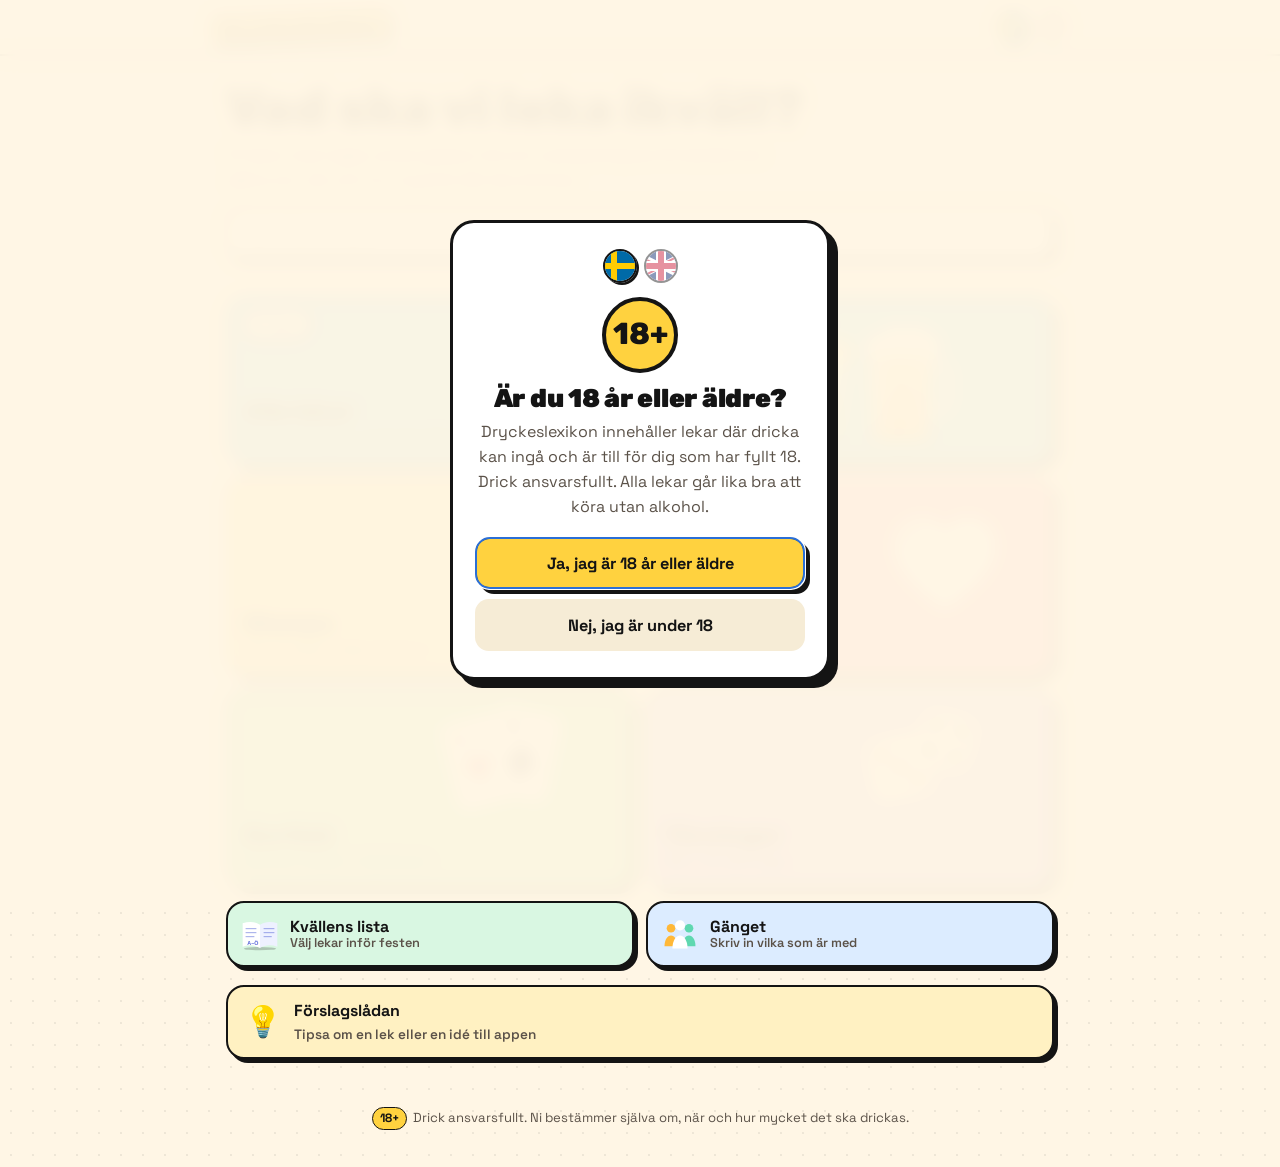
==== commit a29219a1: "Ny ljus design, gänget, kvällens lista, timer och förslagslåda - Design B "ljus och lekfull": krämvi" ====
--- a/index.html
+++ b/index.html
@@ -4,7 +4,7 @@
 <meta charset="utf-8">
 <!-- Ändra inte lekarna här: de ligger i ../lekar/lekar.json (+ svarighet.json). Kör python3 bygg.py för att bygga index.html. -->
 <meta name="viewport" content="width=device-width, initial-scale=1, viewport-fit=cover">
-<meta name="theme-color" content="#1a1024">
+<meta name="theme-color" content="#fff6e5">
 <title>Dryckeslexikon</title>
 <link rel="manifest" href="manifest.webmanifest">
 <link rel="icon" type="image/png" sizes="32x32" href="ikon/ikon-32.png">
@@ -14,7 +14,7 @@
 <meta name="apple-mobile-web-app-status-bar-style" content="black-translucent">
 <meta name="apple-mobile-web-app-title" content="Dryckeslexikon">
 <link rel="preconnect" href="https://fonts.googleapis.com">
-<link href="https://fonts.googleapis.com/css2?family=Baloo+2:wght@600;800&family=Nunito+Sans:wght@400;600;700&display=swap" rel="stylesheet">
+<link href="https://fonts.googleapis.com/css2?family=Rubik:wght@600;800;900&family=Space+Grotesk:wght@400;500;600;700&display=swap" rel="stylesheet">
 <style>
 /* VOICE: kvällsfest, varm och lekfull men lättläst i en mörk lokal.
    IDEA: en bardisk-meny / spelhylla, stora brickor man trycker på.
@@ -24,14 +24,14 @@
 :root{color-scheme:dark;--bg:#1a1024;--yta:#26182f;--yta2:#30203b;--kant:#46304f;--text:#fbf3ea;--dim:#c5b4c9;--ol:#ffb838;--vin:#e2475f;--mint:#5fd8b0;--bla:#7aa8ff}
 *{box-sizing:border-box;min-width:0}
 html{scroll-padding-top:90px}
-body{margin:0;background:var(--bg);color:var(--text);font:16px/1.55 "Nunito Sans",system-ui,-apple-system,"Segoe UI",sans-serif;overflow-x:clip;-webkit-text-size-adjust:100%;
+body{margin:0;background:var(--bg);color:var(--text);font:16px/1.55 "Space Grotesk",system-ui,-apple-system,"Segoe UI",sans-serif;overflow-x:clip;-webkit-text-size-adjust:100%;
  background-image:radial-gradient(900px 500px at 90% -10%,#4a1f3d 0,transparent 60%),radial-gradient(700px 500px at -10% 10%,#2a1f4d 0,transparent 60%);background-attachment:fixed}
 a{color:inherit}
 button{font:inherit;color:inherit}
 .wrap{max-width:860px;margin:0 auto;padding:0 16px calc(90px + env(safe-area-inset-bottom))}
 .topp{position:sticky;top:0;z-index:5;background:rgba(26,16,36,.92);backdrop-filter:blur(10px);border-bottom:1px solid var(--kant);padding:calc(10px + env(safe-area-inset-top)) 16px 10px}
 .topp .in{max-width:860px;margin:0 auto;display:flex;align-items:center;gap:10px}
-.logo{font:800 1.35rem/1 "Baloo 2",system-ui,sans-serif;text-decoration:none;flex:1;padding:6px 0}
+.logo{font:800 1.35rem/1 "Rubik",system-ui,sans-serif;text-decoration:none;flex:1;padding:6px 0}
 .logo span{color:var(--ol)}
 .tbk{min-height:44px;padding:0 14px;border-radius:12px;border:1px solid var(--kant);background:var(--yta);text-decoration:none;display:flex;align-items:center;font-weight:700;font-size:.95rem}
 .tbk[hidden]{display:none}
@@ -46,11 +46,11 @@
 .tbkt{margin-left:5px}
 @media(max-width:400px){.topp .in{gap:7px}.logo{font-size:1.2rem}.tbk{padding:0 10px;font-size:.9rem}.sprak{gap:5px}.sprak button{width:30px;height:30px}}
 @media(max-width:350px){.tbkt{display:none}.tbk{padding:0 13px}}
-h1,h2,h3{font-family:"Baloo 2",system-ui,sans-serif;line-height:1.08;margin:0}
+h1,h2,h3{font-family:"Rubik",system-ui,sans-serif;line-height:1.08;margin:0}
 .hej{padding:26px 0 14px}
 .hej h1{font-size:clamp(2rem,8vw,3.1rem);text-wrap:balance}
 .hej p{color:var(--dim);margin:8px 0 0;max-width:34em}
-.sok{width:100%;margin:16px 0 4px;padding:13px 16px;font:16px "Nunito Sans",sans-serif;border-radius:14px;border:1px solid var(--kant);background:var(--yta);color:var(--text)}
+.sok{width:100%;margin:16px 0 4px;padding:13px 16px;font:16px "Space Grotesk",sans-serif;border-radius:14px;border:1px solid var(--kant);background:var(--yta);color:var(--text)}
 .sok:focus{outline:3px solid var(--ol);outline-offset:1px;border-color:transparent}
 .stora{display:grid;grid-template-columns:repeat(2,minmax(0,1fr));gap:12px;margin:18px 0}
 .stor{position:relative;display:flex;flex-direction:column;justify-content:flex-end;min-height:200px;padding:16px;border-radius:22px;text-decoration:none;overflow:hidden;border:1px solid rgba(255,255,255,.08);box-shadow:0 10px 30px rgba(0,0,0,.35);transition:transform .15s}
@@ -92,9 +92,9 @@
 .antalrad{display:flex;align-items:center;justify-content:space-between;gap:12px;margin:14px 0;padding:10px 14px;border-radius:16px;background:var(--yta);border:2px solid var(--kant);font-weight:700}
 .stepper{display:flex;align-items:center;gap:6px}
 .stepper button{width:44px;height:44px;border-radius:12px;border:0;background:var(--yta2);font-size:1.4rem;font-weight:800;cursor:pointer}
-.stepper output{min-width:48px;text-align:center;font:800 1.3rem "Baloo 2",sans-serif;color:var(--ol)}
-.spela{display:flex;flex-direction:column;align-items:center;justify-content:center;min-height:64px;border-radius:18px;background:linear-gradient(150deg,#ffb838,#d9721e);color:#2a1300;font:800 1.5rem/1.1 "Baloo 2",sans-serif;text-decoration:none;box-shadow:0 10px 26px rgba(0,0,0,.35);margin:10px 0}
-.spela span{font:700 .85rem "Nunito Sans",sans-serif;opacity:.85}
+.stepper output{min-width:48px;text-align:center;font:800 1.3rem "Rubik",sans-serif;color:var(--ol)}
+.spela{display:flex;flex-direction:column;align-items:center;justify-content:center;min-height:64px;border-radius:18px;background:linear-gradient(150deg,#ffb838,#d9721e);color:#2a1300;font:800 1.5rem/1.1 "Rubik",sans-serif;text-decoration:none;box-shadow:0 10px 26px rgba(0,0,0,.35);margin:10px 0}
+.spela span{font:700 .85rem "Space Grotesk",sans-serif;opacity:.85}
 .spela:active{transform:scale(.98)}
 .kat svg{width:52px;height:52px;flex:none}
 .kat b{display:block;font-weight:700;line-height:1.2;overflow-wrap:anywhere}
@@ -114,12 +114,12 @@
 .abc a span{color:var(--ol)}
 .bokstav{display:flex;align-items:center;gap:12px;margin:28px 0 10px}
 .bokstav svg{width:48px;height:48px;flex:none}
-.bokstav span{font:800 1.45rem/1.1 "Baloo 2",sans-serif;color:var(--ol)}
-.bokstav small{display:block;font:400 .88rem/1.3 "Nunito Sans",sans-serif;color:var(--dim)}
+.bokstav span{font:800 1.45rem/1.1 "Rubik",sans-serif;color:var(--ol)}
+.bokstav small{display:block;font:400 .88rem/1.3 "Space Grotesk",sans-serif;color:var(--dim)}
 ul.lista{list-style:none;margin:0;padding:0;display:grid;gap:10px}
 .rad{display:block;background:var(--yta);border:1px solid var(--kant);border-radius:18px;padding:14px 16px;text-decoration:none}
 .rad:active{background:var(--yta2)}
-.rad .namn{font:800 1.2rem/1.15 "Baloo 2",sans-serif;display:flex;gap:8px;align-items:center;flex-wrap:wrap}
+.rad .namn{font:800 1.2rem/1.15 "Rubik",sans-serif;display:flex;gap:8px;align-items:center;flex-wrap:wrap}
 .rad .kort{color:var(--dim);font-size:.92rem;margin-top:3px}
 .fakta3{display:grid;grid-template-columns:repeat(3,minmax(0,1fr));gap:6px;margin-top:10px}
 .fakta3 div{background:rgba(0,0,0,.22);border-radius:10px;padding:6px 8px;line-height:1.2}
@@ -128,7 +128,7 @@
 .svar{display:inline-flex;gap:3px;vertical-align:middle;margin-right:5px}
 .svar i{width:8px;height:8px;border-radius:50%;background:#5a4663}
 .svar i.p{background:var(--ol)}
-.mini{font:700 .7rem/1 "Nunito Sans",sans-serif;padding:4px 8px;border-radius:999px;background:#3b1f2a;color:#ffb3bf}
+.mini{font:700 .7rem/1 "Space Grotesk",sans-serif;padding:4px 8px;border-radius:999px;background:#3b1f2a;color:#ffb3bf}
 .mini.d{background:#4a3110;color:var(--ol)}
 .sokruta{position:relative}
 .forslag{position:absolute;left:0;right:0;top:100%;margin-top:6px;z-index:8;list-style:none;padding:6px;background:#2d1d37;border:1px solid var(--kant);border-radius:16px;box-shadow:0 16px 40px rgba(0,0,0,.55);max-height:min(60vh,420px);overflow-y:auto}
@@ -145,7 +145,7 @@
 .ruta:active{transform:scale(.97)}
 .ruta:focus-visible{outline:3px solid var(--ol);outline-offset:2px}
 .rbild{width:min(100%,104px);aspect-ratio:1;height:auto}
-.rnamn{font:800 1.08rem/1.15 "Baloo 2",sans-serif;text-wrap:balance;overflow-wrap:anywhere}
+.rnamn{font:800 1.08rem/1.15 "Rubik",sans-serif;text-wrap:balance;overflow-wrap:anywhere}
 .rmeta{color:var(--dim);font-size:.78rem;line-height:1.2;margin-top:auto;white-space:nowrap}
 .rmeta .svar i{width:6px;height:6px}
 .rfav{position:absolute;top:8px;right:10px;color:#ff7a8e;font-size:1.1rem}
@@ -178,7 +178,7 @@
 .aldersparr{position:fixed;inset:0;z-index:50;display:grid;place-items:center;padding:24px;background:rgba(14,8,20,.94);backdrop-filter:blur(8px)}
 .aldersparr[hidden]{display:none}
 .aldersparr .ruta18{max-width:380px;width:100%;text-align:center;background:var(--yta);border:1px solid var(--kant);border-radius:24px;padding:26px 22px;box-shadow:0 20px 50px rgba(0,0,0,.5)}
-.aldersparr .tag18{display:inline-grid;place-items:center;width:76px;height:76px;border-radius:50%;border:4px solid var(--ol);color:var(--ol);font:800 1.9rem/1 "Baloo 2",sans-serif;margin-bottom:12px}
+.aldersparr .tag18{display:inline-grid;place-items:center;width:76px;height:76px;border-radius:50%;border:4px solid var(--ol);color:var(--ol);font:800 1.9rem/1 "Rubik",sans-serif;margin-bottom:12px}
 .aldersparr h2{font-size:1.6rem;margin:0 0 8px}
 .aldersparr p{color:var(--dim);margin:0 0 18px}
 .aldersparr button{display:block;width:100%;min-height:52px;border-radius:14px;border:0;font-weight:800;font-size:1.02rem;cursor:pointer;margin-top:10px}
@@ -209,10 +209,10 @@
 .imkort.dold{background:repeating-linear-gradient(45deg,#3a2350 0 14px,#311d45 14px 28px);border-color:#5a3b7a;cursor:pointer}
 .imkort.ord{background:#fff;color:#1d1630;border-color:#fff}
 .imkort.imp{background:linear-gradient(150deg,#e2475f,#7a1f4a);color:#fff;border-color:#e2475f}
-.imkort .stor-t{font:800 clamp(2rem,10vw,3rem)/1.05 "Baloo 2",sans-serif;word-break:break-word}
+.imkort .stor-t{font:800 clamp(2rem,10vw,3rem)/1.05 "Rubik",sans-serif;word-break:break-word}
 .imkort .etikett{font-weight:800;text-transform:uppercase;letter-spacing:.08em;font-size:.8rem;opacity:.75}
 .imkort p{margin:0;max-width:30ch}
-.imkort .num{font:800 clamp(3rem,16vw,4.6rem)/1 "Baloo 2",sans-serif;color:var(--ol)}
+.imkort .num{font:800 clamp(3rem,16vw,4.6rem)/1 "Rubik",sans-serif;color:var(--ol)}
 .imsteg{display:inline-block;margin:0 0 10px;padding:4px 14px;border-radius:999px;background:rgba(255,255,255,.08);font-weight:800}
 .imlista{text-align:left;max-width:420px;margin:0 auto 14px;padding-left:1.3em}
 .imlista li{margin-bottom:6px}
@@ -228,7 +228,7 @@
 .imkort.kkp .stor-t{font-size:clamp(1.5rem,7vw,2.2rem)}
 .kkalt{list-style:none;padding:0;margin:0 auto 14px;max-width:520px;display:grid;gap:8px;counter-reset:kk}
 .kkalt button{display:flex;align-items:center;gap:12px;width:100%;min-height:54px;padding:10px 14px;border-radius:16px;border:2px solid var(--kant);background:var(--yta);font-weight:700;font-size:1rem;text-align:left;cursor:pointer}
-.kkalt button b{flex:none;width:30px;height:30px;border-radius:50%;display:grid;place-items:center;background:var(--yta2);font:800 1rem "Baloo 2",sans-serif}
+.kkalt button b{flex:none;width:30px;height:30px;border-radius:50%;display:grid;place-items:center;background:var(--yta2);font:800 1rem "Rubik",sans-serif}
 .kkalt button[aria-pressed=true]{border-color:#c79bff;background:#2e2350}
 .kkalt button[aria-pressed=true] b{background:#c79bff;color:#1d1630}
 .kkalt button.ratt{border-color:var(--mint);background:#123d33}.kkalt button.ratt b{background:var(--mint);color:#062a24}
@@ -237,7 +237,7 @@
 .kkalt button.bort{opacity:.45}
 .kktips{margin:8px 0 0;color:var(--dim);font-size:.9rem}
 .kkinl{color:var(--dim);font-weight:700;margin:0 0 10px}
-.kkres{font:800 clamp(1.8rem,8vw,2.4rem)/1.1 "Baloo 2",sans-serif;margin:4px 0 10px}
+.kkres{font:800 clamp(1.8rem,8vw,2.4rem)/1.1 "Rubik",sans-serif;margin:4px 0 10px}
 .kkres.ratt{color:var(--mint)}.kkres.fel{color:#ff7a8e}
 .verktygslank.kklank{background:linear-gradient(150deg,#c79bff33,#6a3fc033);border-color:#8a5ad8}
 .verktygslank.imlank{background:linear-gradient(150deg,#ff9a5a33,#b8325a33);border-color:#b8325a}
@@ -246,7 +246,7 @@
 .verktyg>p{color:var(--dim);margin:6px 0 14px}
 .kvar{display:inline-block;margin:0 0 10px;padding:4px 14px;border-radius:999px;background:rgba(255,255,255,.08);font-weight:800}
 .kortplats{display:grid;place-items:center;perspective:900px}
-.spkort{position:relative;height:max(210px,min(calc(100vh - 310px),calc(100svh - 310px),440px));width:auto;max-width:78vw;aspect-ratio:5/7;container-type:size;border-radius:20px;background:#fff;color:#1d1630;box-shadow:0 18px 40px rgba(0,0,0,.5);border:0;padding:0;cursor:pointer;font-family:"Baloo 2",Georgia,serif}
+.spkort{position:relative;height:max(210px,min(calc(100vh - 310px),calc(100svh - 310px),440px));width:auto;max-width:78vw;aspect-ratio:5/7;container-type:size;border-radius:20px;background:#fff;color:#1d1630;box-shadow:0 18px 40px rgba(0,0,0,.5);border:0;padding:0;cursor:pointer;font-family:"Rubik",Georgia,serif}
 .spkort.rod{color:#d22e4a}
 .spkort .hr{position:absolute;display:flex;flex-direction:column;align-items:center;line-height:.9;font-weight:800;font-size:12cqh}
 .spkort .hr i{font-style:normal;font-size:.85em}
@@ -255,10 +255,10 @@
 .spkort .mitt.bild{font-size:34cqh;font-weight:800}
 .spkort .mitt.bild small{display:block;font-size:.45em;text-align:center;margin-top:-.2em}
 .spkort.baksida{background:repeating-linear-gradient(45deg,#c22f52 0 10px,#a0203f 10px 20px);border:10px solid #fff;color:#fff}
-.spkort.baksida .mitt{font-size:1.3rem;font-weight:800;padding:20px;font-family:"Nunito Sans",sans-serif;text-shadow:0 2px 6px rgba(0,0,0,.4)}
+.spkort.baksida .mitt{font-size:1.3rem;font-weight:800;padding:20px;font-family:"Space Grotesk",sans-serif;text-shadow:0 2px 6px rgba(0,0,0,.4)}
 .spkort.slut{background:var(--yta);color:var(--text);border:2px dashed var(--kant);box-shadow:none}
-.spkort.slut .mitt{font-size:1.3rem;font-weight:800;padding:20px;font-family:"Nunito Sans",sans-serif}
-.kortnamn{font:800 1.35rem "Baloo 2",sans-serif;margin:10px 0 0;min-height:1.6em}
+.spkort.slut .mitt{font-size:1.3rem;font-weight:800;padding:20px;font-family:"Space Grotesk",sans-serif}
+.kortnamn{font:800 1.35rem "Rubik",sans-serif;margin:10px 0 0;min-height:1.6em}
 .forra{color:var(--dim);font-size:.9rem;min-height:1.4em}
 .verktyg .spela{border:0;width:100%;cursor:pointer}
 .verktyg .spela:disabled{opacity:.45}
@@ -276,11 +276,11 @@
 @keyframes rull{0%{transform:rotate(-200deg) scale(.6);opacity:.3}70%{transform:rotate(12deg) scale(1.05)}}
 .verktyg.medregel .spkort{height:max(170px,min(calc(100vh - 450px),calc(100svh - 450px),380px))}
 .kortregel{margin:10px auto 12px;padding:12px 16px;border-radius:16px;background:var(--yta);border:1px solid var(--kant);text-align:left;min-height:4.2em}
-.kortregel b{display:block;font:800 1.25rem "Baloo 2",sans-serif;color:var(--ol)}
+.kortregel b{display:block;font:800 1.25rem "Rubik",sans-serif;color:var(--ol)}
 .kortregel p{margin:2px 0 0}
 .kortregel a{color:var(--dim);font-size:.9rem}
-.summa{font:800 clamp(2.4rem,11vw,3.4rem)/1 "Baloo 2",sans-serif;color:var(--ol);margin:12px 0 2px}
-.summa small{display:block;font:700 .9rem "Nunito Sans",sans-serif;color:var(--dim);margin-top:4px}
+.summa{font:800 clamp(2.4rem,11vw,3.4rem)/1 "Rubik",sans-serif;color:var(--ol);margin:12px 0 2px}
+.summa small{display:block;font:700 .9rem "Space Grotesk",sans-serif;color:var(--dim);margin-top:4px}
 .verktygslank{display:flex;align-items:center;gap:12px;margin:14px 0;padding:12px 16px;border-radius:16px;background:var(--yta);border:2px solid var(--kant);text-decoration:none;font-weight:800}
 .verktygslank svg{width:52px;height:46px;flex:none}
 .verktygslank small{display:block;font-weight:600;color:var(--dim)}
@@ -298,7 +298,7 @@
 .sval p.vtext{margin:14px 0 10px}
 .nivor{display:grid;gap:10px}
 .niva{display:flex;align-items:center;gap:14px;min-height:76px;padding:12px 16px;border-radius:18px;border:2px solid var(--kant);background:var(--yta);cursor:pointer;text-align:left;width:100%}
-.niva b{display:block;font:800 1.3rem/1.1 "Baloo 2",sans-serif}
+.niva b{display:block;font:800 1.3rem/1.1 "Rubik",sans-serif}
 .niva small{color:var(--dim)}
 .niva .pr{width:16px;height:16px;border-radius:50%;flex:none}
 .niva div{flex:1}
@@ -311,7 +311,7 @@
 .egna{margin-top:22px}
 .egna h3{font-size:1.15rem;margin-bottom:4px}
 .egnarad{display:flex;gap:8px;margin:8px 0}
-.egnarad input{flex:1;padding:12px 14px;font:16px "Nunito Sans",sans-serif;border-radius:14px;border:1px solid var(--kant);background:var(--yta);color:var(--text)}
+.egnarad input{flex:1;padding:12px 14px;font:16px "Space Grotesk",sans-serif;border-radius:14px;border:1px solid var(--kant);background:var(--yta);color:var(--text)}
 .egnarad button{min-height:48px;padding:0 16px;border-radius:14px;border:0;background:var(--bla);color:#0b1240;font-weight:800;cursor:pointer}
 .egnalista{list-style:none;padding:0;margin:0;display:grid;gap:6px}
 .egnalista li{display:flex;align-items:center;gap:8px;padding:8px 8px 8px 14px;border-radius:12px;background:var(--yta)}
@@ -325,8 +325,8 @@
 .raknare .nb{display:inline-block;margin-left:8px;padding:2px 10px;border-radius:999px;background:rgba(255,255,255,.08);font-size:.85rem}
 .kortyta{flex:1;display:flex;align-items:center;justify-content:center;padding:14px 0;min-height:260px;touch-action:pan-y}
 .frkort{position:relative;width:100%;min-height:min(62vh,520px);display:flex;flex-direction:column;justify-content:center;padding:28px 24px;border-radius:30px;background:linear-gradient(160deg,#3a2747,#26182f);border:2px solid currentColor;box-shadow:0 20px 50px rgba(0,0,0,.5);cursor:pointer;will-change:transform}
-.frkort .inl{font:700 1.05rem "Nunito Sans",sans-serif;color:var(--dim);margin-bottom:10px}
-.frkort .fr{font:800 clamp(1.9rem,8.5vw,3rem)/1.12 "Baloo 2",sans-serif;color:var(--text);text-wrap:balance;overflow-wrap:anywhere}
+.frkort .inl{font:700 1.05rem "Space Grotesk",sans-serif;color:var(--dim);margin-bottom:10px}
+.frkort .fr{font:800 clamp(1.9rem,8.5vw,3rem)/1.12 "Rubik",sans-serif;color:var(--text);text-wrap:balance;overflow-wrap:anywhere}
 .frkort .tips{position:absolute;left:0;right:0;bottom:16px;text-align:center;color:var(--dim);font-size:.82rem;opacity:.8}
 .frkort.slut .fr{font-size:clamp(1.7rem,7vw,2.4rem)}
 .frkort.ut-v{animation:utv .18s ease-in forwards}.frkort.ut-h{animation:uth .18s ease-in forwards}
@@ -336,10 +336,204 @@
 @keyframes inh{from{transform:translateX(40%) scale(.96);opacity:0}}
 @keyframes inv{from{transform:translateX(-40%) scale(.96);opacity:0}}
 .kontroll{display:flex;align-items:center;gap:12px}
-.kontroll .nasta{flex:1;min-height:64px;border:0;border-radius:20px;background:linear-gradient(150deg,#ffb838,#d9721e);color:#2a1300;font:800 1.5rem "Baloo 2",sans-serif;cursor:pointer;box-shadow:0 10px 26px rgba(0,0,0,.35)}
+.kontroll .nasta{flex:1;min-height:64px;border:0;border-radius:20px;background:linear-gradient(150deg,#ffb838,#d9721e);color:#2a1300;font:800 1.5rem "Rubik",sans-serif;cursor:pointer;box-shadow:0 10px 26px rgba(0,0,0,.35)}
 .kontroll .rund{width:60px;height:60px}
 .kontroll .nasta:active,.rund:active{transform:scale(.97)}
 @media(prefers-reduced-motion:reduce){.frkort{animation:none!important}}
+/* ===== Inför kvällen: gänget, kvällens lista och timer ===== */
+.ikvall{display:grid;grid-template-columns:repeat(2,minmax(0,1fr));gap:12px;margin:-6px 0 18px}
+.ikvall a{display:flex;align-items:center;gap:10px;min-height:66px;padding:10px 12px;border-radius:18px;background:var(--yta);border:2px solid var(--kant);text-decoration:none;font-weight:800;line-height:1.15}
+.ikvall a:active{transform:scale(.98)}
+.ikvall svg{width:40px;height:36px;flex:none}
+.ikvall span{min-width:0}
+.ikvall small{display:block;font-weight:600;color:var(--dim);font-size:.8rem;white-space:nowrap;overflow:hidden;text-overflow:ellipsis}
+.ikvall .kvl{border-color:#2f8f74}.ikvall .gl{border-color:#5160d6}
+.lekknappar{display:flex;gap:8px;flex-wrap:wrap;margin-top:4px}
+.lekknappar .favknapp{margin-top:0}
+.kvknapp.pa{background:var(--mint);border-color:var(--mint);color:#062a24}
+.turruta{display:flex;align-items:center;gap:8px;flex-wrap:wrap;margin:14px 0;padding:10px 12px 10px 16px;border-radius:16px;background:linear-gradient(150deg,#7aa8ff22,#5160d622);border:2px solid #5160d6}
+.turruta>div{flex:1;min-width:110px}
+.turruta small{display:block;color:var(--dim);font-size:.78rem;font-weight:700}
+.turruta b{font:800 1.5rem/1.1 "Rubik",sans-serif;color:var(--bla);overflow-wrap:anywhere}
+.turruta .liten{min-height:44px;padding:0 12px}
+.turtom{display:inline-block;margin:2px 0 10px;color:var(--bla);font-weight:700;font-size:.92rem}
+#turnamn.pop{animation:pop .35s}
+@keyframes pop{0%{transform:scale(.6);opacity:.3}70%{transform:scale(1.12)}}
+.timer{margin:14px 0;padding:14px 16px 12px;border-radius:18px;background:var(--yta);border:2px solid var(--kant);text-align:center}
+.timer>small{display:block;color:var(--dim);font-weight:800;font-size:.8rem;letter-spacing:.06em;text-transform:uppercase}
+.timer .tid{font:800 clamp(3rem,16vw,4.2rem)/1 "Rubik",sans-serif;color:var(--ol);font-variant-numeric:tabular-nums;margin:8px 0 10px}
+.timer.kor{border-color:var(--ol)}
+.timer.slut{border-color:var(--vin);animation:blink .45s 6}
+.timer.slut .tid{color:var(--vin)}
+@keyframes blink{50%{background:#e2475f55}}
+.timer .chips{justify-content:center;flex-wrap:wrap;margin:0 0 10px}
+.timer .chip[aria-pressed=true]{background:#3a2a14;border-color:var(--ol);color:var(--text)}
+.timer .tstart{background:linear-gradient(150deg,#ffb838,#d9721e);color:#2a1300;border:0;min-width:140px}
+.timer .tstart.paus{background:var(--yta2);color:var(--text)}
+.gang .ganglista{list-style:none;padding:0;margin:14px 0;display:grid;gap:6px;text-align:left}
+.ganglista li{display:flex;align-items:center;gap:10px;padding:6px 6px 6px 14px;border-radius:12px;background:var(--yta);border:2px solid transparent;font-weight:700}
+.ganglista li.tur{border-color:var(--bla)}
+.ganglista li span{flex:1;overflow-wrap:anywhere}
+.ganglista li em{font-style:normal;font-size:.78rem;color:var(--bla);font-weight:800}
+.ganglista button{width:40px;height:40px;border-radius:10px;border:0;background:var(--yta2);cursor:pointer;font-size:1.1rem}
+.vemborjar{margin:16px 0 12px}
+.vemborjar small{display:block;color:var(--dim);font-weight:700}
+.vemborjar b{display:block;font:800 clamp(2.2rem,11vw,3rem)/1.1 "Rubik",sans-serif;color:var(--bla);overflow-wrap:anywhere}
+.gang .egnarad button{background:var(--bla)}
+.kvlista{list-style:none;padding:0;margin:16px 0;display:grid;gap:8px}
+.kvlista li{display:flex;align-items:center;gap:6px;padding:6px;border-radius:16px;background:var(--yta);border:1px solid var(--kant)}
+.kvlista li>a{flex:1;display:flex;align-items:center;gap:10px;min-height:52px;text-decoration:none;padding:2px 4px}
+.kvlista .fb{width:44px;height:44px;flex:none}
+.kvlista b{display:block;line-height:1.2}
+.kvlista small{display:block;color:var(--dim);font-size:.8rem}
+.kvflytt{display:flex;gap:4px;flex:none}
+.kvflytt button{width:38px;height:42px;border-radius:10px;border:0;background:var(--yta2);cursor:pointer;font-size:1.05rem;font-weight:800}
+.kvflytt button:disabled{opacity:.3}
+.kvlista+.spela{margin-top:6px}
+.kvbar{position:fixed;left:0;right:0;bottom:0;z-index:6;display:flex;align-items:stretch;gap:8px;padding:10px 12px calc(10px + env(safe-area-inset-bottom));background:rgba(26,16,36,.95);backdrop-filter:blur(10px);border-top:1px solid #2f8f74}
+.kvbar a{display:flex;align-items:center;justify-content:center;min-height:52px;border-radius:14px;background:var(--yta);border:1px solid var(--kant);text-decoration:none;font-weight:800}
+.kvbar .kvpil{width:60px;font-size:1.4rem;flex:none}
+.kvbar .kvpil[aria-disabled=true]{opacity:.3;pointer-events:none}
+.kvbar .kvmitt{flex:1;flex-direction:column;line-height:1.15;padding:4px 8px;text-align:center}
+.kvbar .kvmitt small{color:var(--dim);font-size:.78rem;font-weight:700;white-space:nowrap;overflow:hidden;text-overflow:ellipsis;max-width:100%}
+.kvbar .kvmitt b{color:var(--mint)}
+body.medkv .ansvar{padding-bottom:90px}
+.kvplats{height:70px}
+.frkort .vem{position:absolute;top:16px;left:0;right:0;text-align:center;font-weight:800;font-size:.95rem;color:var(--bla)}
+@media(max-width:360px){.ikvall{grid-template-columns:1fr}}
+/* ===== Design B: ljus och lekfull (2026-11-25). Krämvit bakgrund, svarta kanter, klara färger som klistermärken. ===== */
+:root{color-scheme:light;--bg:#fff6e5;--yta:#fff;--yta2:#f6ecd6;--kant:#141414;--text:#141414;--dim:#5b5249;--ol:#e8590c;--vin:#ff6b9d;--mint:#2fb36b;--bla:#2b6fd6;
+ --gul:#ffd23f;--rosa:#ff6b9d;--gron:#7ae582;--blaa:#4cc9f0;--lila:#b892ff;--skugga:4px 4px 0 #141414}
+body{background:var(--bg);background-image:radial-gradient(#14141412 1.2px,transparent 1.4px);background-size:22px 22px;background-attachment:scroll}
+h1,h2,h3{font-weight:900;letter-spacing:-.01em}
+.topp{background:rgba(255,246,229,.94);border-bottom:2.5px solid var(--kant)}
+.logo{display:inline-flex;flex:none;margin-right:auto;font-weight:900;background:var(--gul);border:2.5px solid var(--kant);border-radius:10px;padding:5px 10px 4px;box-shadow:3px 3px 0 var(--kant);transform:rotate(-2deg);font-size:1.2rem}
+.logo span{color:inherit}
+.tbk,.liten,.favknapp,.chip,.abc a,.rund,.stepper button,.egnarad button,.kvflytt button,.ganglista button,.egnalista button{border:2.5px solid var(--kant);box-shadow:3px 3px 0 var(--kant);background:#fff;color:var(--text)}
+.tbk:active,.liten:active,.favknapp:active,.chip:active,.rund:active,.stepper button:active,.stor:active,.ruta:active,.spela:active,.verktygslank:active,.ikvall a:active{transform:translate(2px,2px);box-shadow:1px 1px 0 var(--kant)}
+.stepper button:disabled,.kvflytt button:disabled{box-shadow:none}
+.chip{color:var(--text);font-weight:700;box-shadow:2px 2px 0 var(--kant)}
+.chip.pa,.chip[aria-pressed=true],.imkats .chip[aria-pressed=true],.kkval .chip[aria-pressed=true],.timer .chip[aria-pressed=true]{background:var(--gul);border-color:var(--kant);color:var(--text)}
+.sprak button{border:2.5px solid var(--kant);opacity:.45}
+.sprak button[aria-pressed="true"]{border-color:var(--kant);box-shadow:2px 2px 0 var(--kant)}
+.hej h1{font-size:clamp(2.3rem,10vw,3.3rem);line-height:1}
+.sok{border:2.5px solid var(--kant);box-shadow:var(--skugga);background:#fff;color:var(--text)}
+.sok:focus{outline:3px solid var(--blaa);outline-offset:2px;border-color:var(--kant)}
+.forslag{background:#fff;border:2.5px solid var(--kant);box-shadow:var(--skugga)}
+.forslag a.akt,.forslag a:hover{background:var(--yta2)}
+.forslag .fn mark,.forslag .alla{color:var(--ol)}
+.stor{border:2.5px solid var(--kant);box-shadow:5px 5px 0 var(--kant);color:var(--text)}
+.stor .n{background:#fff;color:var(--text);border:2px solid var(--kant)}
+.c-dryck{background:var(--blaa);color:var(--text)}.c-slump{background:var(--gul);color:var(--text)}.c-fav{background:var(--rosa);color:var(--text)}
+.c-kortlek{background:var(--gron);color:var(--text)}.c-tarn{background:var(--lila);color:var(--text)}
+.c-fri{background:var(--gron);color:var(--text)}.c-alla{background:var(--blaa);color:var(--text)}.c-impostor{background:#ff9f45;color:var(--text)}.c-korkort{background:var(--lila);color:var(--text)}
+.ikvall a{border:2.5px solid var(--kant);box-shadow:var(--skugga);background:#fff}
+.ikvall .kvl{background:#d9f7e2;border-color:var(--kant)}.ikvall .gl{background:#dcecff;border-color:var(--kant)}
+.ikvall small{color:var(--dim)}
+.lhuv h1,.verktyg h1{font-size:clamp(2rem,8.5vw,2.8rem)}
+.abc a span{color:var(--ol)}
+.bokstav span{color:var(--text)}
+.ruta{background:#fff;border:2.5px solid var(--kant);box-shadow:var(--skugga)}
+.rfav{color:#e0336f}
+.lekbild{background:var(--yta2);border:2.5px solid var(--kant);box-shadow:var(--skugga)}
+.svar i{background:#d9cfbd}.svar i.p{background:var(--ol)}
+.fakta div{background:#fff;border:2.5px solid var(--kant);box-shadow:3px 3px 0 var(--kant)}
+.fakta b a{color:var(--bla)}
+article h2{color:var(--text);font-size:1.45rem}
+ol.regler li{background:#fff;border:2px solid var(--kant)}
+ol.regler li::before{background:var(--gul);color:var(--text);border:2px solid var(--kant);line-height:24px}
+.notis{background:#ffe1ea;border:2.5px solid var(--kant);color:var(--text)}
+.taggar span{background:#fff;border:1.5px solid var(--kant);color:var(--text)}
+.favknapp.pa{background:var(--rosa);border-color:var(--kant);color:var(--text)}
+.kvknapp.pa{background:var(--gron);border-color:var(--kant);color:var(--text)}
+.verktygslank{background:#fff;border:2.5px solid var(--kant);box-shadow:var(--skugga)}
+.verktygslank.kklank{background:#efe5ff;border-color:var(--kant)}.verktygslank.imlank{background:#ffe9d6;border-color:var(--kant)}
+.spela,.aldersparr .ja18{background:var(--gul);color:var(--text);border:2.5px solid var(--kant)!important;box-shadow:5px 5px 0 var(--kant);font-weight:900}
+.startspel{background:var(--gron);color:var(--text)}
+.verktyg .spela:disabled{box-shadow:none}
+.slump{background:var(--rosa);color:var(--text);border:2.5px solid var(--kant);box-shadow:4px 4px 0 var(--kant)}
+.turruta{background:#dcecff;border:2.5px solid var(--kant);box-shadow:var(--skugga)}
+.turruta b,.vemborjar b,#turnamn{color:var(--text)}
+.turtom{color:var(--bla)}
+.timer{background:#fff;border:2.5px solid var(--kant);box-shadow:var(--skugga)}
+.timer.kor{background:#fff8d6;border-color:var(--kant)}
+.timer .tid{color:var(--text)}
+.timer.slut{background:#ffe1ea}.timer.slut .tid{color:#d61f5c}
+@keyframes blink{50%{background:var(--rosa)}}
+.timer .tstart{background:var(--gul);color:var(--text);border:2.5px solid var(--kant)}
+.timer .tstart.paus{background:#fff}
+.ganglista li,.egnalista li{background:#fff;border:2px solid var(--kant)}
+.ganglista li.tur{background:#dcecff;border-color:var(--kant)}
+.ganglista li em{color:var(--bla)}
+.egnarad input{border:2.5px solid var(--kant);background:#fff;color:var(--text)}
+.egnarad button,.gang .egnarad button{background:var(--blaa);color:var(--text)}
+.kvlista li{background:#fff;border:2.5px solid var(--kant);box-shadow:3px 3px 0 var(--kant)}
+.kvbar{background:rgba(255,246,229,.96);border-top:2.5px solid var(--kant)}
+.kvbar a{background:#fff;border:2.5px solid var(--kant);box-shadow:3px 3px 0 var(--kant)}
+.kvbar .kvmitt{background:#d9f7e2}.kvbar .kvmitt b{color:var(--text)}
+.antalrad,.imvaxla{background:#fff;border:2.5px solid var(--kant);box-shadow:3px 3px 0 var(--kant)}
+.imvaxla i{background:#e6dcc8;border:2px solid var(--kant)}
+.imvaxla[aria-pressed=true] i{background:var(--gron)}
+.imvaxla i:after{border:2px solid var(--kant);top:2px;left:2px;width:22px;height:22px}
+.stepper output{color:var(--text)}
+.imsteg{background:#fff;border:2px solid var(--kant)}
+.imkort{border:3px solid var(--kant)!important;box-shadow:6px 6px 0 var(--kant)}
+.imkort .num{color:var(--text)}
+.imkort.dold{background:repeating-linear-gradient(45deg,var(--rosa) 0 14px,#ff86ad 14px 28px)}
+.imkort.dold .etikett,.imkort.dold p{color:var(--text)!important}
+.imkort.ord,.imkort.kkp{background:#fff;color:var(--text)}
+.imkort.imp{background:var(--rosa);color:var(--text)}
+.kkalt button{background:#fff;border:2.5px solid var(--kant);box-shadow:3px 3px 0 var(--kant);color:var(--text)}
+.kkalt button[aria-pressed=true]{background:#efe5ff;border-color:var(--kant)}.kkalt button[aria-pressed=true] b{background:var(--lila);color:var(--text)}
+.kkalt button.ratt{background:#d9f7e2;border-color:var(--kant)}.kkalt button.ratt b{background:var(--gron);color:var(--text)}
+.kkalt button.fel{background:#ffe1ea;border-color:var(--kant)}.kkalt button.fel b{background:var(--rosa);color:var(--text)}
+.kkres.ratt{color:#1e8a4f}.kkres.fel{color:#d61f5c}
+.kortregel{background:#fff;border:2.5px solid var(--kant);box-shadow:3px 3px 0 var(--kant)}
+.kortregel b{color:var(--text)}
+.summa{color:var(--text)}
+.spkort{border:3px solid var(--kant);box-shadow:6px 6px 0 var(--kant)}
+.spkort.baksida{border:10px solid #fff;outline:3px solid var(--kant);background:repeating-linear-gradient(45deg,var(--rosa) 0 10px,#ff86ad 10px 20px)}
+.tarningar svg{filter:drop-shadow(4px 4px 0 #141414)}
+.tarningar svg rect:first-of-type{stroke:#141414;stroke-width:4}
+.spel{background:var(--bg);background-image:radial-gradient(#14141412 1.2px,transparent 1.4px);background-size:22px 22px}
+.shuv h2{font-weight:900}
+.raknare{color:var(--text)}
+.raknare .nb{background:#fff;border:2px solid var(--kant)}
+.n-Lugn{color:#1e8a4f}.n-Lagom{color:#c76a00}.n-Het{color:#d61f5c}.n-Egna{color:#2b6fd6}.n-Fav{color:#7a4fd6}
+.frkort{background:#fff;border:3px solid var(--kant)!important;box-shadow:8px 8px 0 var(--kant),15px 16px 0 -2px var(--gron),15px 16px 0 1px var(--kant)}
+.frkort.n-Lagom{box-shadow:8px 8px 0 var(--kant),15px 16px 0 -2px var(--gul),15px 16px 0 1px var(--kant)}
+.frkort.n-Het{box-shadow:8px 8px 0 var(--kant),15px 16px 0 -2px var(--rosa),15px 16px 0 1px var(--kant)}
+.frkort.n-Egna,.frkort.n-Fav{box-shadow:8px 8px 0 var(--kant),15px 16px 0 -2px var(--blaa),15px 16px 0 1px var(--kant)}
+.frkort .fr{font-weight:900;letter-spacing:-.01em}
+.frkort .inl{color:var(--dim)}
+.frkort .vem{color:var(--bla)}
+.kontroll .nasta{background:var(--blaa);color:var(--text);border:2.5px solid var(--kant)!important;box-shadow:5px 5px 0 var(--kant);font-weight:900}
+.rund.pa{background:var(--rosa);border-color:var(--kant);color:var(--text)}
+.niva{background:#fff;border:2.5px solid var(--kant);box-shadow:3px 3px 0 var(--kant);color:var(--text)}
+.sbotten{background:linear-gradient(transparent,var(--bg) 30%)}
+.ansvar b{border-color:var(--kant);color:var(--text);background:var(--gul)}
+.aldersparr{background:rgba(255,246,229,.97)}
+.aldersparr .ruta18{background:#fff;border:3px solid var(--kant);box-shadow:8px 8px 0 var(--kant)}
+.aldersparr .tag18{border-color:var(--kant);color:var(--text);background:var(--gul)}
+.mini{background:#ffe1ea;color:#a3123f}.mini.d{background:#fff1c2;color:#8a5200}
+.kat{background:#fff;border:2.5px solid var(--kant)}
+.kat[aria-pressed=true]{background:var(--gul);border-color:var(--kant)}
+:focus-visible{outline-color:var(--bla)!important}
+/* Förslagslådan */
+.forslagslank{display:flex;align-items:center;gap:12px;margin:0 0 18px;padding:12px 16px;border-radius:18px;background:#fff1c2;border:2.5px solid var(--kant);box-shadow:var(--skugga);text-decoration:none;font-weight:800}
+.forslagslank .em{font-size:1.9rem;line-height:1}
+.forslagslank small{display:block;font-weight:600;color:var(--dim);font-size:.85rem}
+.fsform{text-align:left;margin-top:8px}
+.fsform h3{font-size:1.1rem;margin:16px 0 8px}
+.fsform h3 small{font:600 .85rem "Space Grotesk",sans-serif;color:var(--dim)}
+.fstyper{flex-wrap:wrap}
+.fsform textarea,.fsform input{width:100%;padding:12px 14px;font:16px "Space Grotesk",sans-serif;border-radius:14px;border:2.5px solid var(--kant);background:#fff;color:var(--text);box-shadow:3px 3px 0 var(--kant);resize:vertical}
+.fsform textarea:focus,.fsform input:focus{outline:3px solid var(--blaa);outline-offset:2px}
+.fsinfo{font-size:.85rem;color:var(--dim);margin:14px 0}
+.fsfel{background:#ffe1ea;border:2px solid var(--kant);border-radius:12px;padding:10px 12px;font-weight:700}
+.fsform .spela{width:100%;border:0;cursor:pointer}
+.tackruta{font-size:4rem;margin:10px 0}
+.ansvar a{color:inherit;font-weight:700}
 </style>
 </head>
 <body>
@@ -455,7 +649,7 @@
 // ===== Språk: svenska (standard) eller engelska. Valet sparas i telefonen. =====
 const SPRAKNYCKEL = 'dryckeslexikon-sprak';
 let LANG = (() => { try { return localStorage.getItem(SPRAKNYCKEL) === 'en' ? 'en' : 'sv'; } catch(e) { return 'sv'; } })();
-const EN = {" och ": " and ", "1 tärning": "1 die", "Alla antal": "Any number", "Alla får samma hemliga ord utom impostorn, som bara får veta kategorin. Skicka runt telefonen så att var och en ser sitt ord.": "Everyone gets the same secret word except the impostor, who only gets the category. Pass the phone around so each person sees their word.", "Alla lekar": "All games", "Alla lägger fram sitt körkort eller id. En spelare får ett hemligt påstående och rangordnar körkorten. De andra gissar vilket påstående det var.": "Everyone puts down their driving licence or ID. One player gets a secret statement and ranks the licences. The others guess which statement it was.", "Alla nivåer": "All levels", "Alla regler": "All rules", "Alla {n} frågor är visade!": "All {n} questions have been shown!", "Allt annat roligt.": "Everything else that's fun.", "Allt du behöver är en kortlek.": "All you need is a deck of cards.", "Antal påståenden att gissa bland": "Number of statements to guess from", "Antal tärningar": "Number of dice", "Appen är bara för dig som har fyllt 18. Välkommen tillbaka då!": "The app is only for people aged 18 or over. Welcome back then!", "Avbryt rundan": "Cancel round", "Bara favoriter": "Favourites only", "Bara ni, rösterna och ev. något att dricka.": "Just you, your voices and maybe something to drink.", "Behövs": "You need", "Blanda om": "Shuffle again", "Blir impostorn utröstad får den en chans att gissa ordet. Gissar den rätt vinner impostorn ändå.": "If the impostor is voted out, they get one chance to guess the word. If they guess right, the impostor still wins.", "Byt påstående": "Change statement", "Dags att prata": "Time to talk", "Den som rangordnar": "The ranker", "Det här behövs": "What you need", "Det var sista kortet. Blanda om för en ny lek.": "That was the last card. Shuffle for a new deck.", "Diskutera och rösta på den ni tror är impostor.": "Discuss and vote for who you think the impostor is.", "Dra ett kort så visas vad det betyder.": "Draw a card to see what it means.", "Dra första kortet": "Draw the first card", "Dra kort direkt i telefonen.": "Draw cards right on your phone.", "Drick ansvarsfullt. Ni bestämmer själva om, när och hur mycket det ska drickas.": "Drink responsibly. You decide for yourselves if, when and how much to drink.", "Dryckeslexikon innehåller lekar där dricka kan ingå och är till för dig som har fyllt 18. Drick ansvarsfullt. Alla lekar går lika bra att köra utan alkohol.": "Dryckeslexikon has games that can involve drinking and is meant for people aged 18 or over. Drink responsibly. Every game works just as well without alcohol.", "Du slog {n}": "You rolled {n}", "Du vet inte ordet. Låtsas att du gör det och försök lista ut det.": "You don't know the word. Pretend you do and try to work it out.", "Du är": "You are the", "Egen": "Own", "Egna frågor": "Your own questions", "Era sparade lekar.": "Your saved games.", "Facit": "The answer", "Favorit": "Favourite", "Favoriter": "Favourites", "Fel gissat!": "Wrong guess!", "Fler impostorer": "More impostors", "Fler spelare": "More players", "Fler tärningar": "More dice", "Frågelek": "Question games", "Frågor ni har sparat med hjärtat": "Questions you've saved with the heart", "Färre impostorer": "Fewer impostors", "Färre spelare": "Fewer players", "Färre tärningar": "Fewer dice", "Förra frågan": "Previous question", "Förra kortet: ": "Previous card: ", "Ge telefonen till": "Hand the phone to", "Gott sällskap": "Good company", "Gräsmatta, stolar eller plats att springa.": "A lawn, chairs or room to run.", "Göm och lämna till spelare {i}": "Hide and pass to player {i}", "Göm. Alla har sett sitt ord": "Hide. Everyone has seen their word", "Hela biblioteket, sorterat efter vad ni behöver.": "The whole library, sorted by what you need.", "Hela samlingen, sorterad efter vad ni behöver.": "The whole collection, sorted by what you need.", "Hemligt påstående, rangordna och gissa": "Secret statement, rank and guess", "Het": "Hot", "Hittade inte leken.": "Couldn't find that game.", "Huvudval": "Main menu", "Håll ordet hemligt. En av er är impostor.": "Keep the word secret. One of you is the impostor.", "Högtalare, spellista eller en film.": "A speaker, a playlist or a film.", "Impostorer": "Impostors", "Impostorerna var": "The impostors were", "Impostorn får se kategorin": "The impostor sees the category", "Impostorn var": "The impostor was", "Inga favoriter än. Öppna en lek och tryck på hjärtat för att spara den här.": "No favourites yet. Open a game and tap the heart to save it here.", "Inga lekar matchar. Prova att ändra filtren.": "No games match. Try changing the filters.", "Inga lekar passar just nu. Gå tillbaka och markera fler saker eller ändra antalet.": "No games fit right now. Go back and select more things or change the number.", "Inga tärningar? Använd telefonen": "No dice? Use your phone", "Ingen kortlek? Använd telefonen": "No cards? Use your phone", "Ingen lek matchar ”{q}”": "No game matches “{q}”", "Inget behövs": "Nothing needed", "Inställt på {t}, som leken använder.": "Set to {t}, as the game uses.", "Ja, jag är 18 år eller äldre": "Yes, I'm 18 or over", "Kasta, studsa och tävla.": "Throw, bounce and compete.", "Kategori:": "Category:", "Kategorier": "Categories", "Klar. Göm och visa alternativen": "Done. Hide and show the options", "Klart!": "Done!", "Kom överens innan ni börjar.": "Agree on them before you start.", "Kortets regel visas när du drar": "The card's rule shows when you draw", "Kortlek": "Cards", "Kärlek, flörtar och det hetaste": "Love, flirting and the spiciest stuff", "Körkortet": "The Licence Game", "Lagom": "Medium", "Lappar, pennor och ibland en timer.": "Paper, pens and sometimes a timer.", "Lekar för er": "Games for you", "Lekar ni har sparat med hjärtat.": "Games you've saved with the heart.", "Lekar som behöver något eget.": "Games that need something special.", "Leken använder {t}.": "The game uses {t}.", "Leken är slut": "The deck is empty", "Lite pinsamt och avslöjande": "A bit embarrassing and revealing", "Lugn": "Calm", "Lägg till": "Add", "Lägg till egna frågor": "Add your own questions", "Lämna telefonen till nästa spelare": "Hand the phone to the next player", "Lätt": "Easy", "Lättare för impostorn": "Easier for the impostor", "Lås svaret och visa": "Lock in the answer and show", "Låt slumpen välja lek åt er.": "Let chance pick a game for you.", "Med kortlek": "With cards", "Med tärningar": "With dice", "Medel": "Medium", "Mingel": "Mingling", "Muggar, bollar, mynt och glas på bordet.": "Cups, balls, coins and glasses on the table.", "Musik eller skärm": "Music or a screen", "Nej, jag är under 18": "No, I'm under 18", "Nivå": "Level", "Ny egen fråga": "New question of your own", "Ny runda": "New round", "När festen flyttar ut.": "When the party moves outside.", "Nästa kort": "Next card", "Nästa →": "Next →", "Några av påståendena liknar det rätta.": "Some of the statements are similar to the right one.", "Ord & gissning": "Words & guessing", "Ord, ljud och gester.": "Words, sounds and gestures.", "Ordet var": "The word was", "Penna och lappar": "Pen and paper", "Plats att röra sig": "Room to move", "Plocka fram en vanlig kortlek.": "Grab a regular deck of cards.", "Prata, avslöja och skratta.": "Talk, reveal and laugh.", "Påståendena är tydligt olika varandra.": "The statements are clearly different from each other.", "Påståendena är väldigt lika det rätta.": "The statements are very similar to the right one.", "Regler": "Rules", "Reglerna varierar mellan sällskap.": "The rules vary between groups.", "Roller och hemligheter.": "Roles and secrets.", "Runda {n}": "Round {n}", "Rätt gissat!": "Right guess!", "Se till att ingen annan tittar. Tryck sedan här för att se ditt ord.": "Make sure nobody else is looking. Then tap here to see your word.", "Se till att ingen annan tittar. Tryck sedan här för att se ditt påstående.": "Make sure nobody else is looking. Then tap here to see your statement.", "Skicka runt telefonen, var och en ser sitt ord": "Pass the phone around, each person sees their word", "Skriv fortsättningen på \"{x}\". De sparas bara i den här telefonen.": "Write how \"{x}\" continues. They're only saved on this phone.", "Slumpa": "Random", "Slumpa en lek": "Random game", "Slå 1–10 tärningar.": "Roll 1–10 dice.", "Slå tärningarna": "Roll the dice", "Slå tärningen": "Roll the die", "Slå, bluffa och hoppas.": "Roll, bluff and hope.", "Snällt och roligt för alla": "Friendly and fun for everyone", "Som ni har skrivit själva": "That you've written yourselves", "Spara frågan": "Save the question", "Spela med telefonens kortlek": "Play with the phone's deck of cards", "Spelare": "Players", "Spelare {i}": "Player {i}", "Spelare {i} av {n}": "Player {i} of {n}", "Spelare {i} börjar": "Player {i} starts", "Spelläge": "Game mode", "Starta": "Start", "Stäng": "Close", "Summa {n}": "Total {n}", "Svaret var": "The answer was", "Svår": "Hard", "Svårare: impostorn vet ingenting": "Harder: the impostor knows nothing", "Svårighet": "Difficulty", "Svårighetsgrad": "Difficulty", "Säg ett ord var som hör ihop med det hemliga ordet, varvet runt. Inte för tydligt, då listar impostorn ut det. Inte för luddigt, då blir du misstänkt.": "Go around the circle, each saying one word connected to the secret word. Not too obvious, or the impostor will figure it out. Not too vague, or you'll look suspicious.", "Sök efter en lek…": "Search for a game…", "Sök i listan…": "Search the list…", "Ta bort": "Remove", "Ta ett eller två varv med ord.": "Go around once or twice with words.", "Ta översta kortet": "Take the top card", "Tid": "Time", "Till nivåval": "Back to levels", "Till startsidan": "Go to the start page", "Titta på hur körkorten ligger och kom överens. Tryck på ert svar.": "Look at how the licences are laid out and agree. Tap your answer.", "Tryck eller svep för nästa fråga": "Tap or swipe for the next question", "Tryck för att blanda om och köra igen.": "Tap to shuffle and go again.", "Tryck för att ta översta kortet": "Tap to take the top card", "Tryck för nästa kort": "Tap for the next card", "Tryck på knappen för att slå": "Press the button to roll", "Tärning": "Dice", "Tärningar": "Dice", "Tärningar och gärna en kopp.": "Dice, and ideally a cup.", "Utomhus": "Outdoors", "Vad ska vi leka ikväll?": "What shall we play tonight?", "Valt: {v}. Lekar som inte kräver något är också med.": "Selected: {v}. Games that need nothing are included too.", "Varianter": "Variants", "Vem är mest trolig att …": "Who's most likely to …", "Vid bordet": "At the table", "Vilket påstående var det?": "Which statement was it?", "Visa alla {n} träffar": "Show all {n} results", "Visa mitt ord": "Show my word", "Visa ordet och impostorn": "Show the word and the impostor", "Visa påståendet": "Show the statement", "Visa svaret": "Show the answer", "Välj alla": "Select all", "Välj bort alla": "Deselect all", "Välj hur många tärningar ni vill slå.": "Choose how many dice you want to roll.", "Välj minst en kategori": "Pick at least one category", "Välj minst en nivå": "Pick at least one level", "Välj vilka frågor ni vill ha.": "Pick which questions you want.", "inget särskilt": "nothing in particular", "lek": "game", "lekar": "games", "spelare": "players", "spelare {i}": "player {i}", "t.ex. bli kändis?": "e.g. become famous?", "t.ex. ätit en hel tårta själv.": "e.g. eaten a whole cake by myself.", "{n} frågor": "{n} questions", "{n} frågor att visa på skärmen": "{n} questions to show on screen", "{n} kort kvar": "{n} cards left", "{n} lekar": "{n} games", "{n} lekar med regler, antal spelare, tid och svårighetsgrad. Ni bestämmer själva om, när och hur mycket det ska drickas.": "{n} games with rules, number of players, time and difficulty. You decide for yourselves if, when and how much to drink.", "{n} sparade": "{n} saved", "{n} spelare": "{n} players", "{n} tärningar": "{n} dice", "Ändra inställningar": "Change settings", "Är du 18 år eller äldre?": "Are you 18 or over?", "Ölspel/bordslek": "Table games", "Öppna de digitala tärningarna": "Open the digital dice", "Öppna den digitala kortleken": "Open the digital deck of cards", "Öppnas med {t}, som leken använder": "Opens with {t}, as the game uses", "Övrigt": "Other", "↻ Blanda om": "↻ Shuffle", "▶ Spela i telefonen": "▶ Play on your phone", "▶ Starta": "▶ Start", "▶ Starta spel": "▶ Start game", "♡ Spara": "♡ Save", "♥ Sparad": "♥ Saved", "{n} st": "{n}", "Tillbaka": "Back"};
+const EN = {" och ": " and ", "1 tärning": "1 die", "Alla antal": "Any number", "Alla får samma hemliga ord utom impostorn, som bara får veta kategorin. Skicka runt telefonen så att var och en ser sitt ord.": "Everyone gets the same secret word except the impostor, who only gets the category. Pass the phone around so each person sees their word.", "Alla lekar": "All games", "Alla lägger fram sitt körkort eller id. En spelare får ett hemligt påstående och rangordnar körkorten. De andra gissar vilket påstående det var.": "Everyone puts down their driving licence or ID. One player gets a secret statement and ranks the licences. The others guess which statement it was.", "Alla nivåer": "All levels", "Alla regler": "All rules", "Alla {n} frågor är visade!": "All {n} questions have been shown!", "Allt annat roligt.": "Everything else that's fun.", "Allt du behöver är en kortlek.": "All you need is a deck of cards.", "Antal påståenden att gissa bland": "Number of statements to guess from", "Antal tärningar": "Number of dice", "Appen är bara för dig som har fyllt 18. Välkommen tillbaka då!": "The app is only for people aged 18 or over. Welcome back then!", "Avbryt rundan": "Cancel round", "Bara favoriter": "Favourites only", "Bara ni, rösterna och ev. något att dricka.": "Just you, your voices and maybe something to drink.", "Behövs": "You need", "Blanda om": "Shuffle again", "Blir impostorn utröstad får den en chans att gissa ordet. Gissar den rätt vinner impostorn ändå.": "If the impostor is voted out, they get one chance to guess the word. If they guess right, the impostor still wins.", "Byt påstående": "Change statement", "Dags att prata": "Time to talk", "Den som rangordnar": "The ranker", "Det här behövs": "What you need", "Det var sista kortet. Blanda om för en ny lek.": "That was the last card. Shuffle for a new deck.", "Diskutera och rösta på den ni tror är impostor.": "Discuss and vote for who you think the impostor is.", "Dra ett kort så visas vad det betyder.": "Draw a card to see what it means.", "Dra första kortet": "Draw the first card", "Dra kort direkt i telefonen.": "Draw cards right on your phone.", "Drick ansvarsfullt. Ni bestämmer själva om, när och hur mycket det ska drickas.": "Drink responsibly. You decide for yourselves if, when and how much to drink.", "Dryckeslexikon innehåller lekar där dricka kan ingå och är till för dig som har fyllt 18. Drick ansvarsfullt. Alla lekar går lika bra att köra utan alkohol.": "Dryckeslexikon has games that can involve drinking and is meant for people aged 18 or over. Drink responsibly. Every game works just as well without alcohol.", "Du slog {n}": "You rolled {n}", "Du vet inte ordet. Låtsas att du gör det och försök lista ut det.": "You don't know the word. Pretend you do and try to work it out.", "Du är": "You are the", "Egen": "Own", "Egna frågor": "Your own questions", "Era sparade lekar.": "Your saved games.", "Facit": "The answer", "Favorit": "Favourite", "Favoriter": "Favourites", "Fel gissat!": "Wrong guess!", "Fler impostorer": "More impostors", "Fler spelare": "More players", "Fler tärningar": "More dice", "Frågelek": "Question games", "Frågor ni har sparat med hjärtat": "Questions you've saved with the heart", "Färre impostorer": "Fewer impostors", "Färre spelare": "Fewer players", "Färre tärningar": "Fewer dice", "Förra frågan": "Previous question", "Förra kortet: ": "Previous card: ", "Ge telefonen till": "Hand the phone to", "Gott sällskap": "Good company", "Gräsmatta, stolar eller plats att springa.": "A lawn, chairs or room to run.", "Göm och lämna till spelare {i}": "Hide and pass to player {i}", "Göm. Alla har sett sitt ord": "Hide. Everyone has seen their word", "Hela biblioteket, sorterat efter vad ni behöver.": "The whole library, sorted by what you need.", "Hela samlingen, sorterad efter vad ni behöver.": "The whole collection, sorted by what you need.", "Hemligt påstående, rangordna och gissa": "Secret statement, rank and guess", "Het": "Hot", "Hittade inte leken.": "Couldn't find that game.", "Huvudval": "Main menu", "Håll ordet hemligt. En av er är impostor.": "Keep the word secret. One of you is the impostor.", "Högtalare, spellista eller en film.": "A speaker, a playlist or a film.", "Impostorer": "Impostors", "Impostorerna var": "The impostors were", "Impostorn får se kategorin": "The impostor sees the category", "Impostorn var": "The impostor was", "Inga favoriter än. Öppna en lek och tryck på hjärtat för att spara den här.": "No favourites yet. Open a game and tap the heart to save it here.", "Inga lekar matchar. Prova att ändra filtren.": "No games match. Try changing the filters.", "Inga lekar passar just nu. Gå tillbaka och markera fler saker eller ändra antalet.": "No games fit right now. Go back and select more things or change the number.", "Inga tärningar? Använd telefonen": "No dice? Use your phone", "Ingen kortlek? Använd telefonen": "No cards? Use your phone", "Ingen lek matchar ”{q}”": "No game matches “{q}”", "Inget behövs": "Nothing needed", "Inställt på {t}, som leken använder.": "Set to {t}, as the game uses.", "Ja, jag är 18 år eller äldre": "Yes, I'm 18 or over", "Kasta, studsa och tävla.": "Throw, bounce and compete.", "Kategori:": "Category:", "Kategorier": "Categories", "Klar. Göm och visa alternativen": "Done. Hide and show the options", "Klart!": "Done!", "Kom överens innan ni börjar.": "Agree on them before you start.", "Kortets regel visas när du drar": "The card's rule shows when you draw", "Kortlek": "Cards", "Kärlek, flörtar och det hetaste": "Love, flirting and the spiciest stuff", "Körkortet": "The Licence Game", "Lagom": "Medium", "Lappar, pennor och ibland en timer.": "Paper, pens and sometimes a timer.", "Lekar för er": "Games for you", "Lekar ni har sparat med hjärtat.": "Games you've saved with the heart.", "Lekar som behöver något eget.": "Games that need something special.", "Leken använder {t}.": "The game uses {t}.", "Leken är slut": "The deck is empty", "Lite pinsamt och avslöjande": "A bit embarrassing and revealing", "Lugn": "Calm", "Lägg till": "Add", "Lägg till egna frågor": "Add your own questions", "Lämna telefonen till nästa spelare": "Hand the phone to the next player", "Lätt": "Easy", "Lättare för impostorn": "Easier for the impostor", "Lås svaret och visa": "Lock in the answer and show", "Låt slumpen välja lek åt er.": "Let chance pick a game for you.", "Med kortlek": "With cards", "Med tärningar": "With dice", "Medel": "Medium", "Mingel": "Mingling", "Muggar, bollar, mynt och glas på bordet.": "Cups, balls, coins and glasses on the table.", "Musik eller skärm": "Music or a screen", "Nej, jag är under 18": "No, I'm under 18", "Nivå": "Level", "Ny egen fråga": "New question of your own", "Ny runda": "New round", "När festen flyttar ut.": "When the party moves outside.", "Nästa kort": "Next card", "Nästa →": "Next →", "Några av påståendena liknar det rätta.": "Some of the statements are similar to the right one.", "Ord & gissning": "Words & guessing", "Ord, ljud och gester.": "Words, sounds and gestures.", "Ordet var": "The word was", "Penna och lappar": "Pen and paper", "Plats att röra sig": "Room to move", "Plocka fram en vanlig kortlek.": "Grab a regular deck of cards.", "Prata, avslöja och skratta.": "Talk, reveal and laugh.", "Påståendena är tydligt olika varandra.": "The statements are clearly different from each other.", "Påståendena är väldigt lika det rätta.": "The statements are very similar to the right one.", "Regler": "Rules", "Reglerna varierar mellan sällskap.": "The rules vary between groups.", "Roller och hemligheter.": "Roles and secrets.", "Runda {n}": "Round {n}", "Rätt gissat!": "Right guess!", "Se till att ingen annan tittar. Tryck sedan här för att se ditt ord.": "Make sure nobody else is looking. Then tap here to see your word.", "Se till att ingen annan tittar. Tryck sedan här för att se ditt påstående.": "Make sure nobody else is looking. Then tap here to see your statement.", "Skicka runt telefonen, var och en ser sitt ord": "Pass the phone around, each person sees their word", "Skriv fortsättningen på \"{x}\". De sparas bara i den här telefonen.": "Write how \"{x}\" continues. They're only saved on this phone.", "Slumpa": "Random", "Slumpa en lek": "Random game", "Slå 1–10 tärningar.": "Roll 1–10 dice.", "Slå tärningarna": "Roll the dice", "Slå tärningen": "Roll the die", "Slå, bluffa och hoppas.": "Roll, bluff and hope.", "Snällt och roligt för alla": "Friendly and fun for everyone", "Som ni har skrivit själva": "That you've written yourselves", "Spara frågan": "Save the question", "Spela med telefonens kortlek": "Play with the phone's deck of cards", "Spelare": "Players", "Spelare {i}": "Player {i}", "Spelare {i} av {n}": "Player {i} of {n}", "Spelare {i} börjar": "Player {i} starts", "Spelläge": "Game mode", "Starta": "Start", "Stäng": "Close", "Summa {n}": "Total {n}", "Svaret var": "The answer was", "Svår": "Hard", "Svårare: impostorn vet ingenting": "Harder: the impostor knows nothing", "Svårighet": "Difficulty", "Svårighetsgrad": "Difficulty", "Säg ett ord var som hör ihop med det hemliga ordet, varvet runt. Inte för tydligt, då listar impostorn ut det. Inte för luddigt, då blir du misstänkt.": "Go around the circle, each saying one word connected to the secret word. Not too obvious, or the impostor will figure it out. Not too vague, or you'll look suspicious.", "Sök efter en lek…": "Search for a game…", "Sök i listan…": "Search the list…", "Ta bort": "Remove", "Ta ett eller två varv med ord.": "Go around once or twice with words.", "Ta översta kortet": "Take the top card", "Tid": "Time", "Till nivåval": "Back to levels", "Till startsidan": "Go to the start page", "Titta på hur körkorten ligger och kom överens. Tryck på ert svar.": "Look at how the licences are laid out and agree. Tap your answer.", "Tryck eller svep för nästa fråga": "Tap or swipe for the next question", "Tryck för att blanda om och köra igen.": "Tap to shuffle and go again.", "Tryck för att ta översta kortet": "Tap to take the top card", "Tryck för nästa kort": "Tap for the next card", "Tryck på knappen för att slå": "Press the button to roll", "Tärning": "Dice", "Tärningar": "Dice", "Tärningar och gärna en kopp.": "Dice, and ideally a cup.", "Utomhus": "Outdoors", "Vad ska vi leka ikväll?": "What shall we play tonight?", "Valt: {v}. Lekar som inte kräver något är också med.": "Selected: {v}. Games that need nothing are included too.", "Varianter": "Variants", "Vem är mest trolig att …": "Who's most likely to …", "Vid bordet": "At the table", "Vilket påstående var det?": "Which statement was it?", "Visa alla {n} träffar": "Show all {n} results", "Visa mitt ord": "Show my word", "Visa ordet och impostorn": "Show the word and the impostor", "Visa påståendet": "Show the statement", "Visa svaret": "Show the answer", "Välj alla": "Select all", "Välj bort alla": "Deselect all", "Välj hur många tärningar ni vill slå.": "Choose how many dice you want to roll.", "Välj minst en kategori": "Pick at least one category", "Välj minst en nivå": "Pick at least one level", "Välj vilka frågor ni vill ha.": "Pick which questions you want.", "inget särskilt": "nothing in particular", "lek": "game", "lekar": "games", "spelare": "players", "spelare {i}": "player {i}", "t.ex. bli kändis?": "e.g. become famous?", "t.ex. ätit en hel tårta själv.": "e.g. eaten a whole cake by myself.", "{n} frågor": "{n} questions", "{n} frågor att visa på skärmen": "{n} questions to show on screen", "{n} kort kvar": "{n} cards left", "{n} lekar": "{n} games", "{n} lekar med regler, antal spelare, tid och svårighetsgrad. Ni bestämmer själva om, när och hur mycket det ska drickas.": "{n} games with rules, number of players, time and difficulty. You decide for yourselves if, when and how much to drink.", "{n} sparade": "{n} saved", "{n} spelare": "{n} players", "{n} tärningar": "{n} dice", "Ändra inställningar": "Change settings", "Är du 18 år eller äldre?": "Are you 18 or over?", "Ölspel/bordslek": "Table games", "Öppna de digitala tärningarna": "Open the digital dice", "Öppna den digitala kortleken": "Open the digital deck of cards", "Öppnas med {t}, som leken använder": "Opens with {t}, as the game uses", "Övrigt": "Other", "↻ Blanda om": "↻ Shuffle", "▶ Spela i telefonen": "▶ Play on your phone", "▶ Starta": "▶ Start", "▶ Starta spel": "▶ Start game", "♡ Spara": "♡ Save", "♥ Sparad": "♥ Saved", "{n} st": "{n}", "Tillbaka": "Back", "+ Kvällen": "+ Tonight", "Använd gängets namn": "Use the crew's names", "Blanda ordningen": "Shuffle the order", "Bläddra bland lekarna": "Browse the games", "Bläddra med pilarna längst ner": "Use the arrows at the bottom to move on", "Börja om": "Reset", "Flytta ner": "Move down", "Flytta upp": "Move up", "Förra leken": "Previous game", "Gänget": "The crew", "Göm och lämna till {n}": "Hide and pass to {n}", "Inför kvällen": "Before tonight", "Inga namn än. Skriv ett namn i taget.": "No names yet. Add one name at a time.", "Kvällens lista": "Tonight's list", "Listan är tom. Öppna en lek och tryck på + Kvällen, eller låt slumpen välja.": "The list is empty. Open a game and tap + Tonight, or let chance decide.", "Lägg till fler": "Add more", "Lämna telefonen till {n}": "Pass the phone to {n}", "Namn": "Name", "Nästa i tur": "Next in turn", "Nästa lek": "Next game", "Nästa: {x}": "Next: {x}", "Paus": "Pause", "Sista leken ikväll": "Last game tonight", "Skriv in alla som är med ikväll. Då kan appen slumpa vem som börjar, visa vems tur det är och använda namnen i Impostor, Körkortet och spellägena. Namnen sparas bara i den här telefonen.": "Add everyone who is playing tonight. The app can then pick who starts, show whose turn it is and use the names in Impostor, The Licence Game and the game modes. Names are only saved on this phone.", "Skriv in vilka som är med": "Add who is playing", "Slumpa 4 lekar": "Pick 4 random games", "Slumpa en till": "Add a random one", "Säker? Tryck igen": "Sure? Tap again", "Ta bort {n}": "Remove {n}", "Tiden är ute!": "Time's up!", "Timer": "Timer", "Tur": "Turn", "Töm gänget": "Clear the crew", "Töm listan": "Clear the list", "Vems tur?": "Whose turn?", "Välj lekar inför festen": "Pick games for the party", "Välj lekarna inför festen och bläddra mellan dem under kvällen. Lägg till med knappen + Kvällen på en lek.": "Pick the games before the party and flip between them during the night. Add games with the + Tonight button on a game.", "{i} av {n}": "{i} of {n}", "{n} börjar": "{n} starts", "{n} lekar valda": "{n} games picked", "{n} läser upp": "{n} reads", "{n} min": "{n} min", "{n} sek": "{n} sec", "▶ Fortsätt": "▶ Resume", "▶ Starta kvällen": "▶ Start the night", "✓ Kvällen": "✓ Tonight", "🎲 Vem börjar?": "🎲 Who starts?", "👥 Skriv in gänget så slumpar appen vem som börjar": "👥 Add the crew and the app picks who starts", "👥 Skriv in gänget så visas namnen i stället för Spelare 1, 2, 3": "👥 Add the crew to see names instead of Player 1, 2, 3", "Tack för förslaget!": "Thanks for the suggestion!", "Det har kommit fram. Bra idéer läggs in i en kommande uppdatering.": "It has arrived. Good ideas go into a coming update.", "Skicka ett till": "Send another", "Förslagslådan": "Suggestion box", "Saknar ni en lek, har ni fler frågor till spellägena eller har ni hittat något som blivit fel? Skriv här så hamnar det hos oss som gör appen.": "Missing a game, got more questions for the game modes or found something wrong? Write here and it reaches the people who make the app.", "Vad gäller det?": "What is it about?", "Ny lek": "New game", "Nya frågor eller ord": "New questions or words", "Förbättring av appen": "Improving the app", "Något är fel": "Something is wrong", "Annat": "Other", "Ditt förslag": "Your suggestion", "Vad heter leken och hur går den till?": "What is the game called and how does it work?", "Skriv så tydligt du kan.": "Write as clearly as you can.", "Namn eller hur vi når dig": "Name or how to reach you", "(frivilligt)": "(optional)", "Förslaget skickas via Google Formulär. Skriv inget känsligt. Lämnar du inget namn är förslaget anonymt.": "The suggestion is sent via Google Forms. Don't write anything sensitive. If you leave no name, the suggestion is anonymous.", "Det gick inte att skicka. Kolla att telefonen har internet och försök igen.": "It could not be sent. Check that the phone is online and try again.", "Skickar…": "Sending…", "Skicka förslaget": "Send suggestion", "Tipsa om en lek eller en idé till appen": "Suggest a game or an idea for the app"};
 // T('svensk text', {n:3}) ger texten på valt språk. {namn} byts mot värden.
 const T = (s, v) => { let t = LANG === 'en' && EN[s] != null ? EN[s] : s; if (v) t = t.replace(/\{(\w+)\}/g, (m, k) => v[k] ?? m); return t; };
 const Fl = (l, k) => F(l, k);
@@ -561,7 +755,9 @@
       ${ikon('kort')}<h2>${T('Kortlek')}</h2><p>${T('Dra kort direkt i telefonen.')}</p></a>
     <a class="stor c-tarn" href="#tarningar">
       ${ikon('tarning')}<h2>${T('Tärningar')}</h2><p>${T('Slå 1–10 tärningar.')}</p></a>
-  </nav>`;
+  </nav>
+  ${inforKvallen()}
+  <a class="forslagslank" href="#forslag"><span class="em" aria-hidden="true">💡</span><span>${T('Förslagslådan')}<small>${T('Tipsa om en lek eller en idé till appen')}</small></span></a>`;
   const sok = $('#sok'), fl = $('#forslag');
   let akt = -1;
   const ga = () => { if (sok.value.trim()){ S.sok = sok.value; location.hash = 'alla'; } };
@@ -655,7 +851,7 @@
   if (!l){ $('#vy').innerHTML = `<p class="tom">${T('Hittade inte leken.')} <a href="#">${T('Till startsidan')}</a></p>`; return; }
   const lst = (rubrik, arr, ordnad) => arr && arr.length ? `<h2>${rubrik}</h2><${ordnad?'ol class="regler"':'ul'}>${arr.map(x=>`<li>${esc(x)}</li>`).join('')}</${ordnad?'ol':'ul'}>` : '';
   $('#vy').innerHTML = `<article>
-    <div class="lekhuv">${lekbild(l,'lekbild')}<div style="flex:1"><h1>${esc(F(l,'namn'))}</h1><button type="button" class="favknapp ${FAV.has(l.id)?'pa':''}" data-fav="${esc(l.id)}" aria-pressed="${FAV.has(l.id)}">${FAV.has(l.id)?T('♥ Sparad'):T('♡ Spara')}</button></div></div>
+    <div class="lekhuv">${lekbild(l,'lekbild')}<div style="flex:1"><h1>${esc(F(l,'namn'))}</h1><div class="lekknappar"><button type="button" class="favknapp ${FAV.has(l.id)?'pa':''}" data-fav="${esc(l.id)}" aria-pressed="${FAV.has(l.id)}">${FAV.has(l.id)?T('♥ Sparad'):T('♡ Spara')}</button><button type="button" class="favknapp kvknapp ${KV.includes(l.id)?'pa':''}" data-kv="${esc(l.id)}" aria-pressed="${KV.includes(l.id)}">${KV.includes(l.id)?T('✓ Kvällen'):T('+ Kvällen')}</button></div></div></div>
     <p class="ingress">${esc(F(l,'kort'))}</p>
     <div class="fakta">
       <div><small>${T('Spelare')}</small><b>${spelareText(l.spelare)}</b></div>
@@ -663,9 +859,11 @@
       <div><small>${T('Svårighet')}</small><b>${svarHtml(l.svarighet)}</b></div>
       <div><small>${T('Behövs')}</small><b><a href="#grupp-${l._grupp}">${esc(T(gruppAv(l._grupp).namn))}</a></b></div>
     </div>
+    ${turHtml()}
     ${l.osaker ? `<div class="notis"><b>${T('Reglerna varierar mellan sällskap.')}</b>${F(l,'osaker_kommentar') ? ' '+esc(F(l,'osaker_kommentar')) : ''} ${T('Kom överens innan ni börjar.')}</div>` : ''}
     ${lst(T('Det här behövs'), l.behover && l.behover.length ? F(l,'behover') : [T('Gott sällskap')])}
     ${lst(T('Regler'), F(l,'regler'), true)}
+    ${timerFor_lek(l)}
     ${l.kortregler ? `<a class="verktygslank" href="#kortlek-${encodeURIComponent(l.id)}">${ikon('kort')}<span>${T('Spela med telefonens kortlek')}<small>${T('Kortets regel visas när du drar')}</small></span></a>`
       : (l._grupp==='kortlek' || har(l,/^kortlek/i)) ? `<a class="verktygslank" href="#kortlek">${ikon('kort')}<span>${T('Ingen kortlek? Använd telefonen')}<small>${T('Öppna den digitala kortleken')}</small></span></a>` : ''}
     ${(l._grupp==='tarningar' || har(l,/tärning/i)) ? (n => `<a class="verktygslank" href="${n ? '#tarningar-' + encodeURIComponent(l.id) : '#tarningar'}">${ikon('tarning')}<span>${T('Inga tärningar? Använd telefonen')}<small>${n ? T('Öppnas med {t}, som leken använder', {t: tarningText(n)}) : T('Öppna de digitala tärningarna')}</small></span></a>`)(tarningarFor(l)) : ''}
@@ -674,7 +872,7 @@
     ${FRAGOR[l.id] ? `<a class="spela startspel" href="#spel-${encodeURIComponent(l.id)}">${T('▶ Starta spel')}<span>${T('{n} frågor att visa på skärmen', {n: antalFragor(l.id)})}</span></a>` : ''}
     ${lst(T('Varianter'), F(l,'varianter'))}
     ${F(l,'taggar') && F(l,'taggar').length ? `<div class="taggar">${F(l,'taggar').map(t=>`<span>#${esc(t)}</span>`).join('')}</div>` : ''}
-    
+    ${kvBar(l)}
   </article>`;
 }
 
@@ -764,32 +962,37 @@
 
 // ===== Impostor: alla utom impostorn får samma ord (inställningar och använda ord sparas i telefonen) =====
 let IMI = (() => { try { const v = JSON.parse(localStorage.getItem('dryckeslexikon-impostor') || 'null'); if (v && v.spelare) return v; } catch(e) {} return {}; })();
-IMI = {spelare: Math.min(20, Math.max(3, IMI.spelare|0 || 5)), imp: Math.max(1, IMI.imp|0 || 1), visaKat: IMI.visaKat !== false,
+IMI = {spelare: Math.min(20, Math.max(3, IMI.spelare|0 || 5)), imp: Math.max(1, IMI.imp|0 || 1), visaKat: IMI.visaKat !== false, medNamn: IMI.medNamn !== false,
   kat: Array.isArray(IMI.kat) ? IMI.kat.filter(k => IMKAT.includes(k)) : IMKAT.slice(), anvanda: Array.isArray(IMI.anvanda) ? IMI.anvanda.slice(-300) : []};
 if (!IMI.kat.length) IMI.kat = IMKAT.slice();
 const sparaIMI = () => { try { localStorage.setItem('dryckeslexikon-impostor', JSON.stringify(IMI)); } catch(e) {} };
 const maxImp = n => Math.max(1, Math.min(3, Math.floor((n - 1) / 2)));
+const imMedNamn = () => IMI.medNamn !== false && GANG.namn.length >= 3;
+const imAntal = () => imMedNamn() ? Math.min(20, GANG.namn.length) : IMI.spelare;
+const imSp = (i, liten) => IM.namn ? esc(IM.namn[i]) : T(liten ? 'spelare {i}' : 'Spelare {i}', {i: i + 1});
 let IM = {fas:'val'}; // val -> titta (i, visar) -> prata -> svar
 function imStart(){
-  IMI.imp = Math.min(IMI.imp, maxImp(IMI.spelare));
+  const N = imAntal();
+  IMI.imp = Math.min(IMI.imp, maxImp(N));
   const alla = IMI.kat.flatMap(k => IMP.kategorier[k].map(o => [k, o]));
   let pool = alla.filter(([k, o]) => !IMI.anvanda.includes(k + '|' + o));
   if (!pool.length){ IMI.anvanda = IMI.anvanda.filter(x => !alla.some(([k, o]) => x === k + '|' + o)); pool = alla; }
   const [kat, ord] = pool[Math.floor(Math.random() * pool.length)];
   IMI.anvanda.push(kat + '|' + ord); sparaIMI();
-  const imps = new Set(); while (imps.size < IMI.imp) imps.add(Math.floor(Math.random() * IMI.spelare));
-  IM = {fas:'titta', i:0, visar:false, kat, ord, imps, borjar: Math.floor(Math.random() * IMI.spelare)};
+  const imps = new Set(); while (imps.size < IMI.imp) imps.add(Math.floor(Math.random() * N));
+  IM = {fas:'titta', i:0, visar:false, kat, ord, imps, n: N, namn: imMedNamn() ? GANG.namn.slice(0, N) : null, borjar: Math.floor(Math.random() * N)};
   impostorSida();
 }
 function impostorSida(){
-  const v = $('#vy'), n = IMI.spelare;
+  const v = $('#vy'), n = IM.fas === 'val' ? imAntal() : IM.n;
   if (IM.fas === 'val'){
     const mi = maxImp(n); if (IMI.imp > mi) IMI.imp = mi;
     v.innerHTML = `<section class="verktyg">
       <h1>Impostor</h1><p>${T('Alla får samma hemliga ord utom impostorn, som bara får veta kategorin. Skicka runt telefonen så att var och en ser sitt ord.')}</p>
-      <div class="antalrad"><span>${T('Spelare')}</span><div class="stepper">
+      ${GANG.namn.length >= 3 ? `<button type="button" class="imvaxla" data-im="mednamn" aria-pressed="${imMedNamn()}" style="margin:0 0 14px"><i></i><span>${T('Använd gängets namn')}<small>${esc(GANG.namn.slice(0, 20).join(', '))}</small></span></button>` : `<p style="margin:-6px 0 10px"><a class="turtom" href="#ganget">${T('👥 Skriv in gänget så visas namnen i stället för Spelare 1, 2, 3')}</a></p>`}
+      ${imMedNamn() ? '' : `<div class="antalrad"><span>${T('Spelare')}</span><div class="stepper">
         <button type="button" data-im="sp-" aria-label="${T('Färre spelare')}" ${n<=3?'disabled':''}>−</button><output aria-live="polite">${n}</output>
-        <button type="button" data-im="sp+" aria-label="${T('Fler spelare')}" ${n>=20?'disabled':''}>+</button></div></div>
+        <button type="button" data-im="sp+" aria-label="${T('Fler spelare')}" ${n>=20?'disabled':''}>+</button></div></div>`}
       <div class="antalrad"><span>${T('Impostorer')}</span><div class="stepper">
         <button type="button" data-im="im-" aria-label="${T('Färre impostorer')}" ${IMI.imp<=1?'disabled':''}>−</button><output aria-live="polite">${IMI.imp}</output>
         <button type="button" data-im="im+" aria-label="${T('Fler impostorer')}" ${IMI.imp>=mi?'disabled':''}>+</button></div></div>
@@ -806,28 +1009,28 @@
     v.innerHTML = `<section class="verktyg">
       <span class="imsteg">${T('Spelare {i} av {n}', {i: IM.i + 1, n})}</span>
       ${!IM.visar
-        ? `<button type="button" class="imkort dold" data-im="visa" style="width:100%"><span class="etikett" style="color:#fff">${T('Ge telefonen till')}</span><span class="num">${T('Spelare {i}', {i: IM.i + 1})}</span><p style="color:#fff">${T('Se till att ingen annan tittar. Tryck sedan här för att se ditt ord.')}</p></button>
+        ? `<button type="button" class="imkort dold" data-im="visa" style="width:100%"><span class="etikett" style="color:#fff">${T('Ge telefonen till')}</span><span class="num">${imSp(IM.i)}</span><p style="color:#fff">${T('Se till att ingen annan tittar. Tryck sedan här för att se ditt ord.')}</p></button>
            <button type="button" class="spela" data-im="visa">${T('Visa mitt ord')}</button>`
         : `<div class="imkort ${imp ? 'imp' : 'ord'}" aria-live="polite">${imp
             ? `<span class="etikett">${T('Du är')}</span><span class="stor-t">Impostor</span>${IMI.visaKat ? `<p>${T('Kategori:')} <b>${esc(IM.kat)}</b></p>` : ''}<p>${T('Du vet inte ordet. Låtsas att du gör det och försök lista ut det.')}</p>`
             : `<span class="etikett">${T('Kategori:')} ${esc(IM.kat)}</span><span class="stor-t">${esc(IM.ord)}</span><p>${T('Håll ordet hemligt. En av er är impostor.')}</p>`}</div>
-           <button type="button" class="spela" data-im="gom">${sista ? T('Göm. Alla har sett sitt ord') : T('Göm och lämna till spelare {i}', {i: IM.i + 2})}</button>`}
+           <button type="button" class="spela" data-im="gom">${sista ? T('Göm. Alla har sett sitt ord') : IM.namn ? T('Göm och lämna till {n}', {n: imSp(IM.i + 1)}) : T('Göm och lämna till spelare {i}', {i: IM.i + 2})}</button>`}
       <div class="knapprad" style="margin-top:12px"><button type="button" class="liten" data-im="avbryt">${T('Avbryt rundan')}</button></div>
     </section>`;
   } else if (IM.fas === 'prata'){
     v.innerHTML = `<section class="verktyg">
       <h1>${T('Dags att prata')}</h1>
-      <div class="imkort"><span class="etikett">${T('Spelare {i} börjar', {i: IM.borjar + 1})}</span>
+      <div class="imkort"><span class="etikett">${IM.namn ? T('{n} börjar', {n: imSp(IM.borjar)}) : T('Spelare {i} börjar', {i: IM.borjar + 1})}</span>
         <p>${T('Säg ett ord var som hör ihop med det hemliga ordet, varvet runt. Inte för tydligt, då listar impostorn ut det. Inte för luddigt, då blir du misstänkt.')}</p></div>
       <ol class="imlista"><li>${T('Ta ett eller två varv med ord.')}</li><li>${T('Diskutera och rösta på den ni tror är impostor.')}</li><li>${T('Blir impostorn utröstad får den en chans att gissa ordet. Gissar den rätt vinner impostorn ändå.')}</li></ol>
       <button type="button" class="spela" data-im="svar">${T('Visa ordet och impostorn')}</button>
     </section>`;
   } else {
-    const lista = [...IM.imps].sort((a,b) => a-b).map(x => T('spelare {i}', {i: x + 1}));
+    const lista = [...IM.imps].sort((a,b) => a-b).map(x => imSp(x, true));
     v.innerHTML = `<section class="verktyg">
       <h1>${T('Facit')}</h1>
       <div class="imkort ord"><span class="etikett">${T('Ordet var')}</span><span class="stor-t">${esc(IM.ord)}</span><p>${T('Kategori:')} ${esc(IM.kat)}</p></div>
-      <div class="imkort imp" style="min-height:0"><span class="etikett">${lista.length > 1 ? T('Impostorerna var') : T('Impostorn var')}</span><span class="stor-t" style="font-size:clamp(1.6rem,8vw,2.4rem)">${esc(lista.join(T(' och ')).replace(/^\S/, c => c.toUpperCase()))}</span></div>
+      <div class="imkort imp" style="min-height:0"><span class="etikett">${lista.length > 1 ? T('Impostorerna var') : T('Impostorn var')}</span><span class="stor-t" style="font-size:clamp(1.6rem,8vw,2.4rem)">${lista.join(T(' och ')).replace(/^\S/, c => c.toUpperCase())}</span></div>
       <button type="button" class="spela" data-im="start">${T('Ny runda')}</button>
       <div class="knapprad" style="margin-top:12px"><button type="button" class="liten" data-im="avbryt">${T('Ändra inställningar')}</button></div>
     </section>`;
@@ -845,7 +1048,8 @@
   else if (a === 'visakat'){ IMI.visaKat = !IMI.visaKat; sparaIMI(); }
   else if (a === 'start'){ imStart(); window.scrollTo(0,0); return; }
   else if (a === 'visa'){ IM.visar = true; }
-  else if (a === 'gom'){ IM.visar = false; IM.gomd = Date.now(); if (IM.i < IMI.spelare - 1) IM.i++; else IM.fas = 'prata'; window.scrollTo(0,0); }
+  else if (a === 'gom'){ IM.visar = false; IM.gomd = Date.now(); if (IM.i < IM.n - 1) IM.i++; else IM.fas = 'prata'; window.scrollTo(0,0); }
+  else if (a === 'mednamn'){ IMI.medNamn = !imMedNamn(); sparaIMI(); }
   else if (a === 'svar'){ IM.fas = 'svar'; }
   else if (a === 'avbryt'){ IM = {fas:'val'}; }
   impostorSida();
@@ -900,7 +1104,8 @@
   if (falska.length < KKI.antal - 1) falska = falska.concat(kkFalska(ratt, kkPool(KKN).filter(t => t !== ratt && !falska.includes(t)), KKI.antal - 1 - falska.length));
   if (!byt) KKI.runda++;
   sparaKKI();
-  KK = {fas:'hemlig', visar: !!byt, ratt, alt: blanda(falska.concat(ratt)), gissat: null};
+  const vem = byt ? KK.vem : turNamn(); if (!byt) flyttaTur(1);
+  KK = {fas:'hemlig', visar: !!byt, ratt, alt: blanda(falska.concat(ratt)), gissat: null, vem};
 }
 function korkortSida(){
   const v = $('#vy'), inl = esc(KKD.inledning || T('Vem är mest trolig att …'));
@@ -924,7 +1129,7 @@
     v.innerHTML = `<section class="verktyg">
       <span class="imsteg">${T('Runda {n}', {n: KKI.runda})}</span>
       ${!KK.visar
-        ? `<button type="button" class="imkort dold" data-kk="visa" style="width:100%"><span class="etikett" style="color:#fff">${T('Ge telefonen till')}</span><span class="num" style="font-size:clamp(2rem,10vw,3rem)">${T('Den som rangordnar')}</span><p style="color:#fff">${T('Se till att ingen annan tittar. Tryck sedan här för att se ditt påstående.')}</p></button>
+        ? `<button type="button" class="imkort dold" data-kk="visa" style="width:100%"><span class="etikett" style="color:#fff">${T('Ge telefonen till')}</span><span class="num" style="font-size:clamp(2rem,10vw,3rem)">${KK.vem ? esc(KK.vem) : T('Den som rangordnar')}</span><p style="color:#fff">${T('Se till att ingen annan tittar. Tryck sedan här för att se ditt påstående.')}</p></button>
            <button type="button" class="spela" data-kk="visa">${T('Visa påståendet')}</button>`
         : `<div class="imkort kkp" aria-live="polite"><span class="etikett">${inl}</span><span class="stor-t">${esc(KK.ratt)}</span><p>${esc(KKD.instruktion || '')}</p></div>
            <button type="button" class="spela" data-kk="gom">${T('Klar. Göm och visa alternativen')}</button>
@@ -942,7 +1147,7 @@
         const k = svar ? (t === KK.ratt ? 'ratt' : t === KK.gissat ? 'fel' : 'bort') : '';
         return `<li><button type="button" class="${k}" data-kkalt="${i}" aria-pressed="${!svar && KK.gissat === t}" ${svar ? 'disabled' : ''}><b>${i + 1}</b><span>${esc(t)}</span></button></li>`; }).join('')}</ol>
       ${svar
-        ? `<button type="button" class="spela" data-kk="start">${T('Ny runda')}<span style="font-size:.8rem;font-weight:700">${T('Lämna telefonen till nästa spelare')}</span></button>
+        ? `<button type="button" class="spela" data-kk="start">${T('Ny runda')}<span style="font-size:.8rem;font-weight:700">${gangN() ? T('Lämna telefonen till {n}', {n: esc(turNamn())}) : T('Lämna telefonen till nästa spelare')}</span></button>
            <div class="knapprad" style="margin-top:12px"><button type="button" class="liten" data-kk="avbryt">${T('Ändra inställningar')}</button></div>`
         : `<button type="button" class="spela" data-kk="facit">${KK.gissat == null ? T('Visa svaret') : T('Lås svaret och visa')}</button>
            <div class="knapprad" style="margin-top:12px"><button type="button" class="liten" data-kk="avbryt">${T('Avbryt rundan')}</button></div>`}
@@ -976,6 +1181,9 @@
   if (spel){ spelSida(spel[1]); return; }
   if (SP.id) stangSpel();
   const lek = h.match(/^lek-(.+)$/);
+  if (!lek) document.body.classList.remove('medkv');
+  if (lek && forraHash === 'kvallen') KVAKTIV = true;
+  if (!h || LISTOR[h]) KVAKTIV = false;
   $('#tbk').hidden = !h;
   $('#slump').hidden = !h || !!lek || !!VERKTYG[h];
   const klek = h.match(/^kortlek-(.+)$/);
@@ -987,8 +1195,8 @@
     const n = TLEK && tarningarFor(TLEK);
     if (n && n !== TA.antal){ TA.antal = n; TA.slag = []; sparaTA(); }
     $('#tbk').href = TLEK ? '#lek-' + encodeURIComponent(TLEK.id) : '#'; $('#slump').hidden = true; tarningSida(); window.scrollTo(0,0); }
-  else if (VERKTYG[h]){ $('#tbk').href = forraHash && forraHash !== h && !VERKTYG[forraHash] ? '#'+forraHash : '#'; VERKTYG[h](); window.scrollTo(0,0); }
-  else if (lek){ $('#tbk').href = senasteLista ? '#'+senasteLista : '#'; lekSida(lek[1]); window.scrollTo(0,0); }
+  else if (VERKTYG[h]){ $('#tbk').href = h !== 'kvallen' && forraHash && forraHash !== h && !VERKTYG[forraHash] ? '#'+forraHash : '#'; VERKTYG[h](); window.scrollTo(0,0); }
+  else if (lek){ $('#tbk').href = KVAKTIV && KV.includes(lek[1]) ? '#kvallen' : senasteLista ? '#'+senasteLista : '#'; lekSida(lek[1]); window.scrollTo(0,0); }
   else if (LISTOR[h]){
     $('#tbk').href = '#';
     if (h!==senasteLista){ S.spelare=null; S.niva=null; if (h==='spela') S.sok=''; }
@@ -1085,10 +1293,10 @@
   if (!ko || ko.nyckel !== nyckel || ko.pos >= ko.ordning.length){ ko = {nyckel, ordning: blanda(pool), pos: 0}; }
   else { const finns = new Set(pool); ko.ordning = ko.ordning.filter(t => finns.has(t)); const har = new Set(ko.ordning); ko.ordning = ko.ordning.concat(blanda(pool.filter(t => !har.has(t)))); }
   LEKKO[lk(id)] = ko; skrivLS('dryckeslexikon-lekko', LEKKO);
-  SP.ko = ko.ordning; SP.pos = Math.min(ko.pos, SP.ko.length - 1); SP.niva = niva; SP.lage = 'spel';
+  SP.ko = ko.ordning; SP.pos = Math.min(ko.pos, SP.ko.length - 1); SP.niva = niva; SP.lage = 'spel'; SP.tur0 = GANG.tur - SP.pos;
   hallVaken(); ritaSpel('in-h');
 }
-function sparaPos(){ const k = LEKKO[lk(SP.id)]; if (k){ k.pos = SP.pos; skrivLS('dryckeslexikon-lekko', LEKKO); } }
+function sparaPos(){ const k = LEKKO[lk(SP.id)]; if (k){ k.pos = SP.pos; skrivLS('dryckeslexikon-lekko', LEKKO); } if (gangN() && SP.tur0 != null){ GANG.tur = (((SP.tur0 + SP.pos) % gangN()) + gangN()) % gangN(); sparaGang(); } }
 
 function ritaSpel(anim){
   const id = SP.id, slut = SP.pos >= SP.ko.length, t = SP.ko[SP.pos], n = SP.niva[t] || 'Egna';
@@ -1099,7 +1307,7 @@
     <div class="spelyta">
       <div class="kortyta" id="kortyta">
         ${slut ? `<div class="frkort slut n-Lugn ${anim||''}" data-spel="om"><div class="fr">${T('Alla {n} frågor är visade!', {n: SP.ko.length})}</div><p class="inl" style="margin-top:12px">${T('Tryck för att blanda om och köra igen.')}</p></div>`
-        : `<div class="frkort n-${n} ${anim||''}" id="frkort" data-spel="nasta">${inledFor(id, t) ? `<div class="inl">${esc(inledFor(id, t))}</div>` : ''}<div class="fr">${esc(t)}</div>${SP.pos === 0 ? `<div class="tips">${T('Tryck eller svep för nästa fråga')}</div>` : ''}</div>`}
+        : `<div class="frkort n-${n} ${anim||''}" id="frkort" data-spel="nasta">${gangN() ? `<div class="vem">${T('{n} läser upp', {n: esc(GANG.namn[(((SP.tur0 + SP.pos) % gangN()) + gangN()) % gangN()])})}</div>` : ''}${inledFor(id, t) ? `<div class="inl">${esc(inledFor(id, t))}</div>` : ''}<div class="fr">${esc(t)}</div>${SP.pos === 0 ? `<div class="tips">${T('Tryck eller svep för nästa fråga')}</div>` : ''}</div>`}
       </div>
       <div class="kontroll">
         <button type="button" class="rund" data-spel="bak" aria-label="${T('Förra frågan')}" ${SP.pos === 0 ? 'disabled' : ''}>←</button>
@@ -1148,6 +1356,189 @@
   else if (e.key === 'ArrowLeft'){ e.preventDefault(); forraFraga(); }
   else if (e.key === 'Escape'){ SP.lage = 'val'; slappVaken(); ritaVal(); }
 });
+// ===== Inför kvällen: gänget (namn och vems tur), kvällens lista och timer. Allt sparas bara i telefonen. =====
+const GANG = (() => { const v = lasLS('dryckeslexikon-ganget', {}); return {namn: Array.isArray(v.namn) ? v.namn.filter(x => typeof x === 'string' && x.trim()).slice(0, 30) : [], tur: Math.max(0, v.tur|0)}; })();
+const sparaGang = () => skrivLS('dryckeslexikon-ganget', GANG);
+const gangN = () => GANG.namn.length;
+const turNamn = (k = 0) => gangN() ? GANG.namn[(((GANG.tur + k) % gangN()) + gangN()) % gangN()] : null;
+const flyttaTur = k => { if (gangN()){ GANG.tur = (((GANG.tur + k) % gangN()) + gangN()) % gangN(); sparaGang(); } };
+let KV = lasLS('dryckeslexikon-kvallen', []).filter(id => LEKAR.some(l => l.id === id));
+const sparaKV = () => skrivLS('dryckeslexikon-kvallen', KV);
+let KVAKTIV = false;
+
+function inforKvallen(){
+  return `<nav class="ikvall" aria-label="${T('Inför kvällen')}">
+    <a class="kvl" href="#kvallen">${ikon('bok')}<span>${T('Kvällens lista')}<small>${KV.length ? T('{n} lekar valda', {n: KV.length}) : T('Välj lekar inför festen')}</small></span></a>
+    <a class="gl" href="#ganget">${ikon('folk')}<span>${T('Gänget')}<small>${gangN() ? esc(GANG.namn.join(', ')) : T('Skriv in vilka som är med')}</small></span></a>
+  </nav>`;
+}
+
+// Vems tur? (leksidan och gänget)
+function turHtml(){
+  return gangN() ? `<div class="turruta"><div><small>${T('Vems tur?')}</small><b id="turnamn">${esc(turNamn())}</b></div>
+      <button type="button" class="liten" data-tur="slumpa">${T('🎲 Vem börjar?')}</button><button type="button" class="liten" data-tur="nasta" aria-label="${T('Nästa i tur')}">${T('Nästa →')}</button></div>`
+    : `<a class="turtom" href="#ganget">${T('👥 Skriv in gänget så slumpar appen vem som börjar')}</a>`;
+}
+let TURANIM = null;
+function slumpaTur(){
+  const n = gangN(); if (!n) return;
+  const mal = Math.floor(Math.random() * n), el = () => document.getElementById('turnamn');
+  clearInterval(TURANIM);
+  const klart = () => { GANG.tur = mal; sparaGang(); if (location.hash.slice(1) === 'ganget') gangSida(); const e = el(); if (e){ e.textContent = GANG.namn[mal]; e.classList.remove('pop'); void e.offsetWidth; e.classList.add('pop'); } try { navigator.vibrate && navigator.vibrate(60); } catch(x) {} };
+  if (n === 1 || matchMedia('(prefers-reduced-motion: reduce)').matches) return klart();
+  let steg = 0, i = GANG.tur;
+  TURANIM = setInterval(() => { i = (i + 1 + Math.floor(Math.random() * (n - 1))) % n; const e = el(); if (e) e.textContent = GANG.namn[i]; if (++steg >= 14){ clearInterval(TURANIM); klart(); } }, 75);
+}
+
+function gangSida(){
+  const n = gangN(), tur = n ? GANG.tur % n : 0;
+  $('#vy').innerHTML = `<section class="verktyg gang">
+    <h1>${T('Gänget')}</h1>
+    <p>${T('Skriv in alla som är med ikväll. Då kan appen slumpa vem som börjar, visa vems tur det är och använda namnen i Impostor, Körkortet och spellägena. Namnen sparas bara i den här telefonen.')}</p>
+    <form class="egnarad" id="gangform"><input id="gangin" maxlength="24" placeholder="${esc(T('Namn'))}" aria-label="${esc(T('Namn'))}" autocomplete="off" enterkeyhint="done"><button type="submit">${T('Lägg till')}</button></form>
+    ${n ? `<ol class="ganglista">${GANG.namn.map((x, i) => `<li class="${i === tur ? 'tur' : ''}"><span>${esc(x)}</span>${i === tur ? `<em>${T('Tur')}</em>` : ''}<button type="button" data-gtabort="${i}" aria-label="${esc(T('Ta bort {n}', {n: x}))}">✕</button></li>`).join('')}</ol>
+      <div class="vemborjar"><small>${T('Vems tur?')}</small><b id="turnamn">${esc(turNamn())}</b></div>
+      <button type="button" class="spela" data-tur="slumpa">${T('🎲 Vem börjar?')}</button>
+      <div class="knapprad" style="margin-top:12px"><button type="button" class="liten" data-tur="nasta">${T('Nästa i tur')}</button><button type="button" class="liten" data-gang="blanda">${T('Blanda ordningen')}</button><button type="button" class="liten" data-gang="rensa">${T('Töm gänget')}</button></div>`
+    : `<p class="tom" style="padding:24px 0">${T('Inga namn än. Skriv ett namn i taget.')}</p>`}
+  </section>`;
+  $('#gangform').addEventListener('submit', e => { e.preventDefault(); const t = $('#gangin').value.trim().slice(0, 24); if (!t || gangN() >= 30) return;
+    GANG.namn.push(t); sparaGang(); gangSida(); $('#gangin').focus(); });
+}
+
+function kvallSida(){
+  const lekar = KV.map(id => LEKAR.find(l => l.id === id)).filter(Boolean);
+  $('#vy').innerHTML = `<section class="lhuv"><h1>${T('Kvällens lista')}</h1><p>${T('Välj lekarna inför festen och bläddra mellan dem under kvällen. Lägg till med knappen + Kvällen på en lek.')}</p></section>
+    ${lekar.length ? `<ol class="kvlista">${lekar.map((l, i) => `<li><a href="#lek-${encodeURIComponent(l.id)}">${lekbild(l, 'fb')}<span><b>${i + 1}. ${esc(F(l,'namn'))}</b><small>${spelareText(l.spelare)} ${T('spelare')} · ${esc(F(l,'tid') || '')}</small></span></a>
+        <div class="kvflytt"><button type="button" data-kvflytt="${i}" data-r="-1" aria-label="${T('Flytta upp')}" ${i === 0 ? 'disabled' : ''}>↑</button><button type="button" data-kvflytt="${i}" data-r="1" aria-label="${T('Flytta ner')}" ${i === lekar.length - 1 ? 'disabled' : ''}>↓</button><button type="button" data-kvbort="${esc(l.id)}" aria-label="${T('Ta bort')}">✕</button></div></li>`).join('')}</ol>
+      <a class="spela" href="#lek-${encodeURIComponent(lekar[0].id)}">${T('▶ Starta kvällen')}<span>${T('Bläddra med pilarna längst ner')}</span></a>
+      <div class="knapprad" style="margin-top:12px"><a class="liten" href="#alla" style="display:inline-flex;align-items:center;text-decoration:none">${T('Lägg till fler')}</a><button type="button" class="liten" data-kvslumpa="1">${T('Slumpa en till')}</button><button type="button" class="liten" data-kvrensa="1">${T('Töm listan')}</button></div>`
+    : `<p class="tom" style="padding:24px 0 12px">${T('Listan är tom. Öppna en lek och tryck på + Kvällen, eller låt slumpen välja.')}</p>
+      <div class="knapprad"><a class="liten" href="#alla" style="display:inline-flex;align-items:center;text-decoration:none">${T('Bläddra bland lekarna')}</a><button type="button" class="liten" data-kvslumpa="4">${T('Slumpa 4 lekar')}</button></div>`}`;
+}
+function kvBar(l){
+  if (!KVAKTIV || !KV.includes(l.id)) { document.body.classList.remove('medkv'); return ''; }
+  document.body.classList.add('medkv');
+  const i = KV.indexOf(l.id), fo = KV[i - 1], ne = KV[i + 1], nl = ne && LEKAR.find(x => x.id === ne);
+  const pil = (id, t, lbl) => id ? `<a class="kvpil" href="#lek-${encodeURIComponent(id)}" aria-label="${lbl}">${t}</a>` : `<a class="kvpil" aria-disabled="true">${t}</a>`;
+  return `<div class="kvplats"></div><nav class="kvbar" aria-label="${T('Kvällens lista')}">${pil(fo, '←', T('Förra leken'))}
+    <a class="kvmitt" href="#kvallen"><b>${T('{i} av {n}', {i: i + 1, n: KV.length})}</b><small>${nl ? T('Nästa: {x}', {x: esc(F(nl,'namn'))}) : T('Sista leken ikväll')}</small></a>${pil(ne, '→', T('Nästa lek'))}</nav>`;
+}
+
+// Timer på lekar som har en tidsgräns i reglerna (t.ex. "1 minut", "30 sekunder").
+const TM = {lek:null, std:60, sek:60, kvar:60, slut:0, int:null, ac:null, wl:null};
+function timerFor(l){
+  const m = [l.kort || '', ...(l.regler || []), ...(l.varianter || [])].join(' ').match(/(\d+)(?:\s*[–-]\s*\d+)?\s*(sekund|minut)/i);
+  if (!m) return null; const s = +m[1] * (/minut/i.test(m[2]) ? 60 : 1);
+  return s >= 5 && s <= 600 ? s : null;
+}
+const mmss = s => `${Math.floor(s / 60)}:${String(s % 60).padStart(2, '0')}`;
+const tidText = s => s < 60 ? T('{n} sek', {n: s}) : s % 60 ? mmss(s) : T('{n} min', {n: s / 60});
+function timerHtml(){
+  const kor = !!TM.int, slut = TM.kvar === 0;
+  return `<div class="timer ${kor ? 'kor' : ''} ${slut ? 'slut' : ''}" id="timer"><small>${T('Timer')}</small>
+    <div class="tid" role="timer">${slut ? T('Tiden är ute!') : mmss(TM.kvar)}</div>
+    <div class="chips">${[...new Set([TM.std, 30, 60, 120])].sort((a, b) => a - b).map(s => `<button type="button" class="chip" data-tsek="${s}" aria-pressed="${TM.sek === s}">${tidText(s)}</button>`).join('')}</div>
+    <div class="knapprad"><button type="button" class="liten tstart ${kor ? 'paus' : ''}" data-timer="start">${kor ? T('Paus') : TM.kvar === TM.sek || slut ? T('▶ Starta') : T('▶ Fortsätt')}</button><button type="button" class="liten" data-timer="noll">${T('Börja om')}</button></div></div>`;
+}
+const ritaTimer = () => { const el = document.getElementById('timer'); if (el) el.outerHTML = timerHtml(); };
+function timerStopp(){ clearInterval(TM.int); TM.int = null; try { TM.wl && TM.wl.release(); } catch(e) {} TM.wl = null; }
+async function timerVaken(){ try { if ('wakeLock' in navigator && !TM.wl){ TM.wl = await navigator.wakeLock.request('screen'); TM.wl.addEventListener('release', () => TM.wl = null); } } catch(e) {} }
+function timerTick(){
+  const k = Math.max(0, Math.ceil((TM.slut - Date.now()) / 1000));
+  if (k !== TM.kvar){ TM.kvar = k; const el = document.querySelector('#timer .tid'); if (el && k) el.textContent = mmss(k); }
+  if (k === 0){ timerStopp(); timerLarm(); ritaTimer(); }
+}
+function timerStart(){
+  try { TM.ac = TM.ac || new (window.AudioContext || window.webkitAudioContext)(); TM.ac.resume && TM.ac.resume(); } catch(e) {}
+  if (TM.kvar === 0) TM.kvar = TM.sek;
+  TM.slut = Date.now() + TM.kvar * 1000; clearInterval(TM.int); TM.int = setInterval(timerTick, 200); timerVaken(); ritaTimer();
+}
+function timerLarm(){
+  try { navigator.vibrate && navigator.vibrate([400, 150, 400, 150, 800]); } catch(e) {}
+  try { const ac = TM.ac; if (!ac) return; const t0 = ac.currentTime;
+    [0, .35, .7].forEach(d => { const o = ac.createOscillator(), g = ac.createGain(); o.type = 'square'; o.frequency.value = 880;
+      g.gain.setValueAtTime(.0001, t0 + d); g.gain.exponentialRampToValueAtTime(.25, t0 + d + .02); g.gain.exponentialRampToValueAtTime(.0001, t0 + d + .28);
+      o.connect(g); g.connect(ac.destination); o.start(t0 + d); o.stop(t0 + d + .3); }); } catch(e) {}
+}
+function timerFor_lek(l){
+  const s = timerFor(l); if (!s) return '';
+  if (TM.lek !== l.id){ timerStopp(); TM.lek = l.id; TM.std = TM.sek = TM.kvar = s; }
+  return timerHtml();
+}
+document.addEventListener('visibilitychange', () => { if (document.visibilityState === 'visible' && TM.int) timerVaken(); });
+
+document.addEventListener('click', e => {
+  const tu = e.target.closest('[data-tur]');
+  if (tu){ if (tu.dataset.tur === 'slumpa') slumpaTur();
+    else { flyttaTur(1); if (location.hash.slice(1) === 'ganget') gangSida(); else { const el = document.getElementById('turnamn'); if (el){ el.textContent = turNamn(); el.classList.remove('pop'); void el.offsetWidth; el.classList.add('pop'); } } }
+    return; }
+  const gt = e.target.closest('[data-gtabort]');
+  if (gt){ const i = +gt.dataset.gtabort; GANG.namn.splice(i, 1); if (GANG.tur > i) GANG.tur--; if (GANG.tur >= gangN()) GANG.tur = 0; sparaGang(); gangSida(); return; }
+  const ga = e.target.closest('[data-gang]');
+  if (ga){ if (ga.dataset.gang === 'blanda'){ GANG.namn = blanda(GANG.namn); GANG.tur = 0; sparaGang(); gangSida(); }
+    else if (ga.dataset.gang === 'rensa'){ if (ga.dataset.saker){ GANG.namn = []; GANG.tur = 0; sparaGang(); gangSida(); } else { ga.dataset.saker = '1'; ga.textContent = T('Säker? Tryck igen'); } }
+    return; }
+  const kb = e.target.closest('[data-kv]');
+  if (kb){ const id = kb.dataset.kv; KV.includes(id) ? (KV = KV.filter(x => x !== id)) : KV.push(id); sparaKV();
+    const pa = KV.includes(id); kb.classList.toggle('pa', pa); kb.setAttribute('aria-pressed', pa); kb.textContent = pa ? T('✓ Kvällen') : T('+ Kvällen'); return; }
+  const kf = e.target.closest('[data-kvflytt]');
+  if (kf){ const i = +kf.dataset.kvflytt, j = i + (+kf.dataset.r); if (j >= 0 && j < KV.length){ [KV[i], KV[j]] = [KV[j], KV[i]]; sparaKV(); kvallSida(); } return; }
+  const kbort = e.target.closest('[data-kvbort]');
+  if (kbort){ KV = KV.filter(x => x !== kbort.dataset.kvbort); sparaKV(); kvallSida(); return; }
+  const ks = e.target.closest('[data-kvslumpa]');
+  if (ks){ const kvar = blanda(LEKAR.filter(l => !KV.includes(l.id))); KV = KV.concat(kvar.slice(0, +ks.dataset.kvslumpa).map(l => l.id)); sparaKV(); kvallSida(); return; }
+  const kr = e.target.closest('[data-kvrensa]');
+  if (kr){ if (kr.dataset.saker){ KV = []; sparaKV(); kvallSida(); } else { kr.dataset.saker = '1'; kr.textContent = T('Säker? Tryck igen'); } return; }
+  const ts = e.target.closest('[data-tsek]');
+  if (ts){ timerStopp(); TM.sek = TM.kvar = +ts.dataset.tsek; ritaTimer(); return; }
+  const tb = e.target.closest('[data-timer]');
+  if (tb){ if (tb.dataset.timer === 'start'){ if (TM.int){ timerStopp(); ritaTimer(); } else timerStart(); } else { timerStopp(); TM.kvar = TM.sek; ritaTimer(); } return; }
+});
+VERKTYG.ganget = gangSida; VERKTYG.kvallen = kvallSida;
+// ===== Förslagslåda: skickas till Google-formuläret "Dryckeslexikon – förslagslåda" (svaren hamnar i ett kalkylark i Drive-mappen Dryckeslexikon) =====
+const FORSLAG_URL = 'https://docs.google.com/forms/d/e/1FAIpQLSd1dk1ziTId_JgCV6L7SXdC8Tsnhj9HZ_xLWuMqJeQno_JLCA/formResponse';
+const FORSLAG_FALT = {typ: 'entry.1907318290', text: 'entry.1961217978', namn: 'entry.597152676'};
+const FTYPER = ['Ny lek', 'Nya frågor eller ord', 'Förbättring av appen', 'Något är fel', 'Annat']; // måste stämma med svarsalternativen i formuläret
+const FS = {typ: 'Ny lek', text: '', namn: '', fas: 'skriv'};
+function forslagSida(){
+  if (FS.fas === 'tack'){
+    $('#vy').innerHTML = `<section class="verktyg"><div class="tackruta">💌</div><h1>${T('Tack för förslaget!')}</h1>
+      <p>${T('Det har kommit fram. Bra idéer läggs in i en kommande uppdatering.')}</p>
+      <button type="button" class="spela" data-fs="ny">${T('Skicka ett till')}</button>
+      <div class="knapprad" style="margin-top:12px"><a class="liten" href="#" style="display:inline-flex;align-items:center;text-decoration:none">${T('Till startsidan')}</a></div></section>`;
+    return;
+  }
+  $('#vy').innerHTML = `<section class="verktyg forslagsida">
+    <h1>${T('Förslagslådan')}</h1>
+    <p>${T('Saknar ni en lek, har ni fler frågor till spellägena eller har ni hittat något som blivit fel? Skriv här så hamnar det hos oss som gör appen.')}</p>
+    <form id="fsform" class="fsform">
+      <h3>${T('Vad gäller det?')}</h3>
+      <div class="chips fstyper">${FTYPER.map(t => `<button type="button" class="chip" data-fstyp="${esc(t)}" aria-pressed="${FS.typ === t}">${esc(T(t))}</button>`).join('')}</div>
+      <h3><label for="fstext">${T('Ditt förslag')}</label></h3>
+      <textarea id="fstext" rows="6" maxlength="3000" required placeholder="${esc(FS.typ === 'Ny lek' ? T('Vad heter leken och hur går den till?') : T('Skriv så tydligt du kan.'))}">${esc(FS.text)}</textarea>
+      <h3><label for="fsnamn">${T('Namn eller hur vi når dig')} <small>${T('(frivilligt)')}</small></label></h3>
+      <input id="fsnamn" maxlength="120" autocomplete="off" value="${esc(FS.namn)}">
+      <p class="fsinfo">${T('Förslaget skickas via Google Formulär. Skriv inget känsligt. Lämnar du inget namn är förslaget anonymt.')}</p>
+      ${FS.fel ? `<p class="fsfel" role="alert">${T('Det gick inte att skicka. Kolla att telefonen har internet och försök igen.')}</p>` : ''}
+      <button type="submit" class="spela" ${FS.fas === 'skickar' ? 'disabled' : ''}>${FS.fas === 'skickar' ? T('Skickar…') : T('Skicka förslaget')}</button>
+    </form></section>`;
+  $('#fstext').addEventListener('input', e => { FS.text = e.target.value; });
+  $('#fsnamn').addEventListener('input', e => { FS.namn = e.target.value; });
+  $('#fsform').addEventListener('submit', async e => {
+    e.preventDefault(); if (!FS.text.trim() || FS.fas === 'skickar') return;
+    FS.fas = 'skickar'; FS.fel = false; forslagSida();
+    const data = new URLSearchParams({[FORSLAG_FALT.typ]: FS.typ, [FORSLAG_FALT.text]: FS.text.trim() + (LANG === 'en' ? '\n\n(skickat från den engelska versionen)' : ''), [FORSLAG_FALT.namn]: FS.namn.trim()});
+    try { await fetch(FORSLAG_URL, {method: 'POST', mode: 'no-cors', body: data}); FS.fas = 'tack'; FS.text = ''; }
+    catch(x) { FS.fas = 'skriv'; FS.fel = true; }
+    if (location.hash.slice(1) === 'forslag') { forslagSida(); window.scrollTo(0, 0); }
+  });
+}
+document.addEventListener('click', e => {
+  const ty = e.target.closest('[data-fstyp]'); if (ty){ FS.typ = ty.dataset.fstyp; forslagSida(); return; }
+  const fs = e.target.closest('[data-fs]'); if (fs){ FS.fas = 'skriv'; FS.fel = false; forslagSida(); }
+});
+VERKTYG.forslag = forslagSida;
 $('#slump').addEventListener('click', slumpa);
 // ===== Språkbyte (flaggorna uppe till höger) =====
 function ritaSprak(){
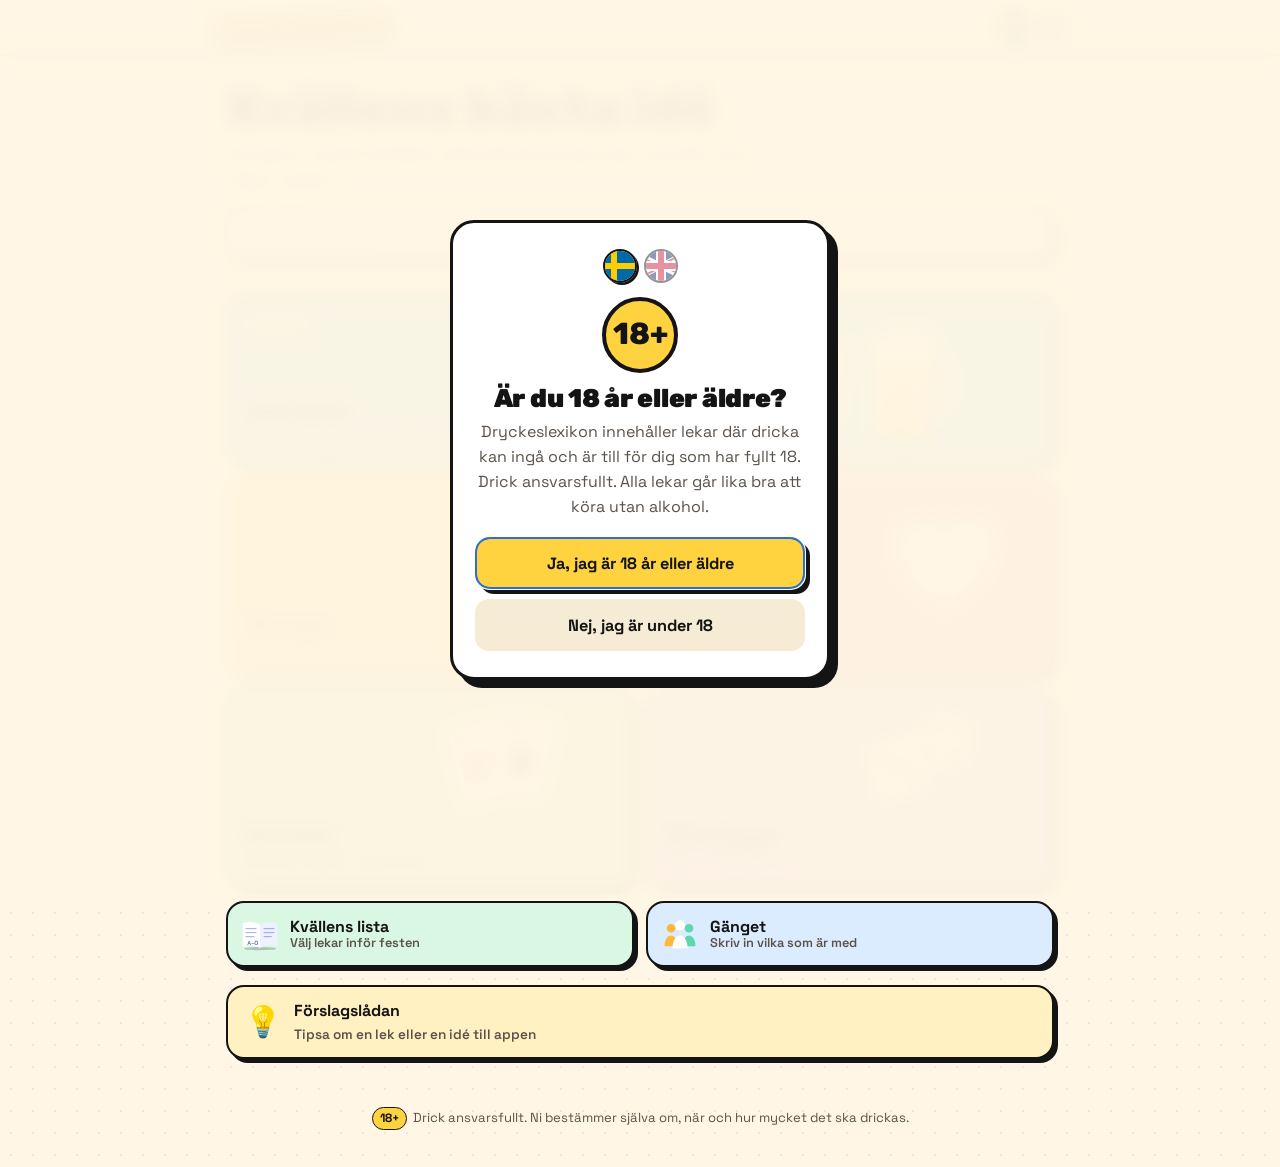
==== commit 3240cead: "Ny rubrik och undertext på startsidan (förslag 3) Co-Authored-By: Claude Opus 5.5 <noreply@anthropic" ====
--- a/index.html
+++ b/index.html
@@ -649,7 +649,7 @@
 // ===== Språk: svenska (standard) eller engelska. Valet sparas i telefonen. =====
 const SPRAKNYCKEL = 'dryckeslexikon-sprak';
 let LANG = (() => { try { return localStorage.getItem(SPRAKNYCKEL) === 'en' ? 'en' : 'sv'; } catch(e) { return 'sv'; } })();
-const EN = {" och ": " and ", "1 tärning": "1 die", "Alla antal": "Any number", "Alla får samma hemliga ord utom impostorn, som bara får veta kategorin. Skicka runt telefonen så att var och en ser sitt ord.": "Everyone gets the same secret word except the impostor, who only gets the category. Pass the phone around so each person sees their word.", "Alla lekar": "All games", "Alla lägger fram sitt körkort eller id. En spelare får ett hemligt påstående och rangordnar körkorten. De andra gissar vilket påstående det var.": "Everyone puts down their driving licence or ID. One player gets a secret statement and ranks the licences. The others guess which statement it was.", "Alla nivåer": "All levels", "Alla regler": "All rules", "Alla {n} frågor är visade!": "All {n} questions have been shown!", "Allt annat roligt.": "Everything else that's fun.", "Allt du behöver är en kortlek.": "All you need is a deck of cards.", "Antal påståenden att gissa bland": "Number of statements to guess from", "Antal tärningar": "Number of dice", "Appen är bara för dig som har fyllt 18. Välkommen tillbaka då!": "The app is only for people aged 18 or over. Welcome back then!", "Avbryt rundan": "Cancel round", "Bara favoriter": "Favourites only", "Bara ni, rösterna och ev. något att dricka.": "Just you, your voices and maybe something to drink.", "Behövs": "You need", "Blanda om": "Shuffle again", "Blir impostorn utröstad får den en chans att gissa ordet. Gissar den rätt vinner impostorn ändå.": "If the impostor is voted out, they get one chance to guess the word. If they guess right, the impostor still wins.", "Byt påstående": "Change statement", "Dags att prata": "Time to talk", "Den som rangordnar": "The ranker", "Det här behövs": "What you need", "Det var sista kortet. Blanda om för en ny lek.": "That was the last card. Shuffle for a new deck.", "Diskutera och rösta på den ni tror är impostor.": "Discuss and vote for who you think the impostor is.", "Dra ett kort så visas vad det betyder.": "Draw a card to see what it means.", "Dra första kortet": "Draw the first card", "Dra kort direkt i telefonen.": "Draw cards right on your phone.", "Drick ansvarsfullt. Ni bestämmer själva om, när och hur mycket det ska drickas.": "Drink responsibly. You decide for yourselves if, when and how much to drink.", "Dryckeslexikon innehåller lekar där dricka kan ingå och är till för dig som har fyllt 18. Drick ansvarsfullt. Alla lekar går lika bra att köra utan alkohol.": "Dryckeslexikon has games that can involve drinking and is meant for people aged 18 or over. Drink responsibly. Every game works just as well without alcohol.", "Du slog {n}": "You rolled {n}", "Du vet inte ordet. Låtsas att du gör det och försök lista ut det.": "You don't know the word. Pretend you do and try to work it out.", "Du är": "You are the", "Egen": "Own", "Egna frågor": "Your own questions", "Era sparade lekar.": "Your saved games.", "Facit": "The answer", "Favorit": "Favourite", "Favoriter": "Favourites", "Fel gissat!": "Wrong guess!", "Fler impostorer": "More impostors", "Fler spelare": "More players", "Fler tärningar": "More dice", "Frågelek": "Question games", "Frågor ni har sparat med hjärtat": "Questions you've saved with the heart", "Färre impostorer": "Fewer impostors", "Färre spelare": "Fewer players", "Färre tärningar": "Fewer dice", "Förra frågan": "Previous question", "Förra kortet: ": "Previous card: ", "Ge telefonen till": "Hand the phone to", "Gott sällskap": "Good company", "Gräsmatta, stolar eller plats att springa.": "A lawn, chairs or room to run.", "Göm och lämna till spelare {i}": "Hide and pass to player {i}", "Göm. Alla har sett sitt ord": "Hide. Everyone has seen their word", "Hela biblioteket, sorterat efter vad ni behöver.": "The whole library, sorted by what you need.", "Hela samlingen, sorterad efter vad ni behöver.": "The whole collection, sorted by what you need.", "Hemligt påstående, rangordna och gissa": "Secret statement, rank and guess", "Het": "Hot", "Hittade inte leken.": "Couldn't find that game.", "Huvudval": "Main menu", "Håll ordet hemligt. En av er är impostor.": "Keep the word secret. One of you is the impostor.", "Högtalare, spellista eller en film.": "A speaker, a playlist or a film.", "Impostorer": "Impostors", "Impostorerna var": "The impostors were", "Impostorn får se kategorin": "The impostor sees the category", "Impostorn var": "The impostor was", "Inga favoriter än. Öppna en lek och tryck på hjärtat för att spara den här.": "No favourites yet. Open a game and tap the heart to save it here.", "Inga lekar matchar. Prova att ändra filtren.": "No games match. Try changing the filters.", "Inga lekar passar just nu. Gå tillbaka och markera fler saker eller ändra antalet.": "No games fit right now. Go back and select more things or change the number.", "Inga tärningar? Använd telefonen": "No dice? Use your phone", "Ingen kortlek? Använd telefonen": "No cards? Use your phone", "Ingen lek matchar ”{q}”": "No game matches “{q}”", "Inget behövs": "Nothing needed", "Inställt på {t}, som leken använder.": "Set to {t}, as the game uses.", "Ja, jag är 18 år eller äldre": "Yes, I'm 18 or over", "Kasta, studsa och tävla.": "Throw, bounce and compete.", "Kategori:": "Category:", "Kategorier": "Categories", "Klar. Göm och visa alternativen": "Done. Hide and show the options", "Klart!": "Done!", "Kom överens innan ni börjar.": "Agree on them before you start.", "Kortets regel visas när du drar": "The card's rule shows when you draw", "Kortlek": "Cards", "Kärlek, flörtar och det hetaste": "Love, flirting and the spiciest stuff", "Körkortet": "The Licence Game", "Lagom": "Medium", "Lappar, pennor och ibland en timer.": "Paper, pens and sometimes a timer.", "Lekar för er": "Games for you", "Lekar ni har sparat med hjärtat.": "Games you've saved with the heart.", "Lekar som behöver något eget.": "Games that need something special.", "Leken använder {t}.": "The game uses {t}.", "Leken är slut": "The deck is empty", "Lite pinsamt och avslöjande": "A bit embarrassing and revealing", "Lugn": "Calm", "Lägg till": "Add", "Lägg till egna frågor": "Add your own questions", "Lämna telefonen till nästa spelare": "Hand the phone to the next player", "Lätt": "Easy", "Lättare för impostorn": "Easier for the impostor", "Lås svaret och visa": "Lock in the answer and show", "Låt slumpen välja lek åt er.": "Let chance pick a game for you.", "Med kortlek": "With cards", "Med tärningar": "With dice", "Medel": "Medium", "Mingel": "Mingling", "Muggar, bollar, mynt och glas på bordet.": "Cups, balls, coins and glasses on the table.", "Musik eller skärm": "Music or a screen", "Nej, jag är under 18": "No, I'm under 18", "Nivå": "Level", "Ny egen fråga": "New question of your own", "Ny runda": "New round", "När festen flyttar ut.": "When the party moves outside.", "Nästa kort": "Next card", "Nästa →": "Next →", "Några av påståendena liknar det rätta.": "Some of the statements are similar to the right one.", "Ord & gissning": "Words & guessing", "Ord, ljud och gester.": "Words, sounds and gestures.", "Ordet var": "The word was", "Penna och lappar": "Pen and paper", "Plats att röra sig": "Room to move", "Plocka fram en vanlig kortlek.": "Grab a regular deck of cards.", "Prata, avslöja och skratta.": "Talk, reveal and laugh.", "Påståendena är tydligt olika varandra.": "The statements are clearly different from each other.", "Påståendena är väldigt lika det rätta.": "The statements are very similar to the right one.", "Regler": "Rules", "Reglerna varierar mellan sällskap.": "The rules vary between groups.", "Roller och hemligheter.": "Roles and secrets.", "Runda {n}": "Round {n}", "Rätt gissat!": "Right guess!", "Se till att ingen annan tittar. Tryck sedan här för att se ditt ord.": "Make sure nobody else is looking. Then tap here to see your word.", "Se till att ingen annan tittar. Tryck sedan här för att se ditt påstående.": "Make sure nobody else is looking. Then tap here to see your statement.", "Skicka runt telefonen, var och en ser sitt ord": "Pass the phone around, each person sees their word", "Skriv fortsättningen på \"{x}\". De sparas bara i den här telefonen.": "Write how \"{x}\" continues. They're only saved on this phone.", "Slumpa": "Random", "Slumpa en lek": "Random game", "Slå 1–10 tärningar.": "Roll 1–10 dice.", "Slå tärningarna": "Roll the dice", "Slå tärningen": "Roll the die", "Slå, bluffa och hoppas.": "Roll, bluff and hope.", "Snällt och roligt för alla": "Friendly and fun for everyone", "Som ni har skrivit själva": "That you've written yourselves", "Spara frågan": "Save the question", "Spela med telefonens kortlek": "Play with the phone's deck of cards", "Spelare": "Players", "Spelare {i}": "Player {i}", "Spelare {i} av {n}": "Player {i} of {n}", "Spelare {i} börjar": "Player {i} starts", "Spelläge": "Game mode", "Starta": "Start", "Stäng": "Close", "Summa {n}": "Total {n}", "Svaret var": "The answer was", "Svår": "Hard", "Svårare: impostorn vet ingenting": "Harder: the impostor knows nothing", "Svårighet": "Difficulty", "Svårighetsgrad": "Difficulty", "Säg ett ord var som hör ihop med det hemliga ordet, varvet runt. Inte för tydligt, då listar impostorn ut det. Inte för luddigt, då blir du misstänkt.": "Go around the circle, each saying one word connected to the secret word. Not too obvious, or the impostor will figure it out. Not too vague, or you'll look suspicious.", "Sök efter en lek…": "Search for a game…", "Sök i listan…": "Search the list…", "Ta bort": "Remove", "Ta ett eller två varv med ord.": "Go around once or twice with words.", "Ta översta kortet": "Take the top card", "Tid": "Time", "Till nivåval": "Back to levels", "Till startsidan": "Go to the start page", "Titta på hur körkorten ligger och kom överens. Tryck på ert svar.": "Look at how the licences are laid out and agree. Tap your answer.", "Tryck eller svep för nästa fråga": "Tap or swipe for the next question", "Tryck för att blanda om och köra igen.": "Tap to shuffle and go again.", "Tryck för att ta översta kortet": "Tap to take the top card", "Tryck för nästa kort": "Tap for the next card", "Tryck på knappen för att slå": "Press the button to roll", "Tärning": "Dice", "Tärningar": "Dice", "Tärningar och gärna en kopp.": "Dice, and ideally a cup.", "Utomhus": "Outdoors", "Vad ska vi leka ikväll?": "What shall we play tonight?", "Valt: {v}. Lekar som inte kräver något är också med.": "Selected: {v}. Games that need nothing are included too.", "Varianter": "Variants", "Vem är mest trolig att …": "Who's most likely to …", "Vid bordet": "At the table", "Vilket påstående var det?": "Which statement was it?", "Visa alla {n} träffar": "Show all {n} results", "Visa mitt ord": "Show my word", "Visa ordet och impostorn": "Show the word and the impostor", "Visa påståendet": "Show the statement", "Visa svaret": "Show the answer", "Välj alla": "Select all", "Välj bort alla": "Deselect all", "Välj hur många tärningar ni vill slå.": "Choose how many dice you want to roll.", "Välj minst en kategori": "Pick at least one category", "Välj minst en nivå": "Pick at least one level", "Välj vilka frågor ni vill ha.": "Pick which questions you want.", "inget särskilt": "nothing in particular", "lek": "game", "lekar": "games", "spelare": "players", "spelare {i}": "player {i}", "t.ex. bli kändis?": "e.g. become famous?", "t.ex. ätit en hel tårta själv.": "e.g. eaten a whole cake by myself.", "{n} frågor": "{n} questions", "{n} frågor att visa på skärmen": "{n} questions to show on screen", "{n} kort kvar": "{n} cards left", "{n} lekar": "{n} games", "{n} lekar med regler, antal spelare, tid och svårighetsgrad. Ni bestämmer själva om, när och hur mycket det ska drickas.": "{n} games with rules, number of players, time and difficulty. You decide for yourselves if, when and how much to drink.", "{n} sparade": "{n} saved", "{n} spelare": "{n} players", "{n} tärningar": "{n} dice", "Ändra inställningar": "Change settings", "Är du 18 år eller äldre?": "Are you 18 or over?", "Ölspel/bordslek": "Table games", "Öppna de digitala tärningarna": "Open the digital dice", "Öppna den digitala kortleken": "Open the digital deck of cards", "Öppnas med {t}, som leken använder": "Opens with {t}, as the game uses", "Övrigt": "Other", "↻ Blanda om": "↻ Shuffle", "▶ Spela i telefonen": "▶ Play on your phone", "▶ Starta": "▶ Start", "▶ Starta spel": "▶ Start game", "♡ Spara": "♡ Save", "♥ Sparad": "♥ Saved", "{n} st": "{n}", "Tillbaka": "Back", "+ Kvällen": "+ Tonight", "Använd gängets namn": "Use the crew's names", "Blanda ordningen": "Shuffle the order", "Bläddra bland lekarna": "Browse the games", "Bläddra med pilarna längst ner": "Use the arrows at the bottom to move on", "Börja om": "Reset", "Flytta ner": "Move down", "Flytta upp": "Move up", "Förra leken": "Previous game", "Gänget": "The crew", "Göm och lämna till {n}": "Hide and pass to {n}", "Inför kvällen": "Before tonight", "Inga namn än. Skriv ett namn i taget.": "No names yet. Add one name at a time.", "Kvällens lista": "Tonight's list", "Listan är tom. Öppna en lek och tryck på + Kvällen, eller låt slumpen välja.": "The list is empty. Open a game and tap + Tonight, or let chance decide.", "Lägg till fler": "Add more", "Lämna telefonen till {n}": "Pass the phone to {n}", "Namn": "Name", "Nästa i tur": "Next in turn", "Nästa lek": "Next game", "Nästa: {x}": "Next: {x}", "Paus": "Pause", "Sista leken ikväll": "Last game tonight", "Skriv in alla som är med ikväll. Då kan appen slumpa vem som börjar, visa vems tur det är och använda namnen i Impostor, Körkortet och spellägena. Namnen sparas bara i den här telefonen.": "Add everyone who is playing tonight. The app can then pick who starts, show whose turn it is and use the names in Impostor, The Licence Game and the game modes. Names are only saved on this phone.", "Skriv in vilka som är med": "Add who is playing", "Slumpa 4 lekar": "Pick 4 random games", "Slumpa en till": "Add a random one", "Säker? Tryck igen": "Sure? Tap again", "Ta bort {n}": "Remove {n}", "Tiden är ute!": "Time's up!", "Timer": "Timer", "Tur": "Turn", "Töm gänget": "Clear the crew", "Töm listan": "Clear the list", "Vems tur?": "Whose turn?", "Välj lekar inför festen": "Pick games for the party", "Välj lekarna inför festen och bläddra mellan dem under kvällen. Lägg till med knappen + Kvällen på en lek.": "Pick the games before the party and flip between them during the night. Add games with the + Tonight button on a game.", "{i} av {n}": "{i} of {n}", "{n} börjar": "{n} starts", "{n} lekar valda": "{n} games picked", "{n} läser upp": "{n} reads", "{n} min": "{n} min", "{n} sek": "{n} sec", "▶ Fortsätt": "▶ Resume", "▶ Starta kvällen": "▶ Start the night", "✓ Kvällen": "✓ Tonight", "🎲 Vem börjar?": "🎲 Who starts?", "👥 Skriv in gänget så slumpar appen vem som börjar": "👥 Add the crew and the app picks who starts", "👥 Skriv in gänget så visas namnen i stället för Spelare 1, 2, 3": "👥 Add the crew to see names instead of Player 1, 2, 3", "Tack för förslaget!": "Thanks for the suggestion!", "Det har kommit fram. Bra idéer läggs in i en kommande uppdatering.": "It has arrived. Good ideas go into a coming update.", "Skicka ett till": "Send another", "Förslagslådan": "Suggestion box", "Saknar ni en lek, har ni fler frågor till spellägena eller har ni hittat något som blivit fel? Skriv här så hamnar det hos oss som gör appen.": "Missing a game, got more questions for the game modes or found something wrong? Write here and it reaches the people who make the app.", "Vad gäller det?": "What is it about?", "Ny lek": "New game", "Nya frågor eller ord": "New questions or words", "Förbättring av appen": "Improving the app", "Något är fel": "Something is wrong", "Annat": "Other", "Ditt förslag": "Your suggestion", "Vad heter leken och hur går den till?": "What is the game called and how does it work?", "Skriv så tydligt du kan.": "Write as clearly as you can.", "Namn eller hur vi når dig": "Name or how to reach you", "(frivilligt)": "(optional)", "Förslaget skickas via Google Formulär. Skriv inget känsligt. Lämnar du inget namn är förslaget anonymt.": "The suggestion is sent via Google Forms. Don't write anything sensitive. If you leave no name, the suggestion is anonymous.", "Det gick inte att skicka. Kolla att telefonen har internet och försök igen.": "It could not be sent. Check that the phone is online and try again.", "Skickar…": "Sending…", "Skicka förslaget": "Send suggestion", "Tipsa om en lek eller en idé till appen": "Suggest a game or an idea for the app"};
+const EN = {" och ": " and ", "1 tärning": "1 die", "Alla antal": "Any number", "Alla får samma hemliga ord utom impostorn, som bara får veta kategorin. Skicka runt telefonen så att var och en ser sitt ord.": "Everyone gets the same secret word except the impostor, who only gets the category. Pass the phone around so each person sees their word.", "Alla lekar": "All games", "Alla lägger fram sitt körkort eller id. En spelare får ett hemligt påstående och rangordnar körkorten. De andra gissar vilket påstående det var.": "Everyone puts down their driving licence or ID. One player gets a secret statement and ranks the licences. The others guess which statement it was.", "Alla nivåer": "All levels", "Alla regler": "All rules", "Alla {n} frågor är visade!": "All {n} questions have been shown!", "Allt annat roligt.": "Everything else that's fun.", "Allt du behöver är en kortlek.": "All you need is a deck of cards.", "Antal påståenden att gissa bland": "Number of statements to guess from", "Antal tärningar": "Number of dice", "Appen är bara för dig som har fyllt 18. Välkommen tillbaka då!": "The app is only for people aged 18 or over. Welcome back then!", "Avbryt rundan": "Cancel round", "Bara favoriter": "Favourites only", "Bara ni, rösterna och ev. något att dricka.": "Just you, your voices and maybe something to drink.", "Behövs": "You need", "Blanda om": "Shuffle again", "Blir impostorn utröstad får den en chans att gissa ordet. Gissar den rätt vinner impostorn ändå.": "If the impostor is voted out, they get one chance to guess the word. If they guess right, the impostor still wins.", "Byt påstående": "Change statement", "Dags att prata": "Time to talk", "Den som rangordnar": "The ranker", "Det här behövs": "What you need", "Det var sista kortet. Blanda om för en ny lek.": "That was the last card. Shuffle for a new deck.", "Diskutera och rösta på den ni tror är impostor.": "Discuss and vote for who you think the impostor is.", "Dra ett kort så visas vad det betyder.": "Draw a card to see what it means.", "Dra första kortet": "Draw the first card", "Dra kort direkt i telefonen.": "Draw cards right on your phone.", "Drick ansvarsfullt. Ni bestämmer själva om, när och hur mycket det ska drickas.": "Drink responsibly. You decide for yourselves if, when and how much to drink.", "Dryckeslexikon innehåller lekar där dricka kan ingå och är till för dig som har fyllt 18. Drick ansvarsfullt. Alla lekar går lika bra att köra utan alkohol.": "Dryckeslexikon has games that can involve drinking and is meant for people aged 18 or over. Drink responsibly. Every game works just as well without alcohol.", "Du slog {n}": "You rolled {n}", "Du vet inte ordet. Låtsas att du gör det och försök lista ut det.": "You don't know the word. Pretend you do and try to work it out.", "Du är": "You are the", "Egen": "Own", "Egna frågor": "Your own questions", "Era sparade lekar.": "Your saved games.", "Facit": "The answer", "Favorit": "Favourite", "Favoriter": "Favourites", "Fel gissat!": "Wrong guess!", "Fler impostorer": "More impostors", "Fler spelare": "More players", "Fler tärningar": "More dice", "Frågelek": "Question games", "Frågor ni har sparat med hjärtat": "Questions you've saved with the heart", "Färre impostorer": "Fewer impostors", "Färre spelare": "Fewer players", "Färre tärningar": "Fewer dice", "Förra frågan": "Previous question", "Förra kortet: ": "Previous card: ", "Ge telefonen till": "Hand the phone to", "Gott sällskap": "Good company", "Gräsmatta, stolar eller plats att springa.": "A lawn, chairs or room to run.", "Göm och lämna till spelare {i}": "Hide and pass to player {i}", "Göm. Alla har sett sitt ord": "Hide. Everyone has seen their word", "Hela biblioteket, sorterat efter vad ni behöver.": "The whole library, sorted by what you need.", "Hela samlingen, sorterad efter vad ni behöver.": "The whole collection, sorted by what you need.", "Hemligt påstående, rangordna och gissa": "Secret statement, rank and guess", "Het": "Hot", "Hittade inte leken.": "Couldn't find that game.", "Huvudval": "Main menu", "Håll ordet hemligt. En av er är impostor.": "Keep the word secret. One of you is the impostor.", "Högtalare, spellista eller en film.": "A speaker, a playlist or a film.", "Impostorer": "Impostors", "Impostorerna var": "The impostors were", "Impostorn får se kategorin": "The impostor sees the category", "Impostorn var": "The impostor was", "Inga favoriter än. Öppna en lek och tryck på hjärtat för att spara den här.": "No favourites yet. Open a game and tap the heart to save it here.", "Inga lekar matchar. Prova att ändra filtren.": "No games match. Try changing the filters.", "Inga lekar passar just nu. Gå tillbaka och markera fler saker eller ändra antalet.": "No games fit right now. Go back and select more things or change the number.", "Inga tärningar? Använd telefonen": "No dice? Use your phone", "Ingen kortlek? Använd telefonen": "No cards? Use your phone", "Ingen lek matchar ”{q}”": "No game matches “{q}”", "Inget behövs": "Nothing needed", "Inställt på {t}, som leken använder.": "Set to {t}, as the game uses.", "Ja, jag är 18 år eller äldre": "Yes, I'm 18 or over", "Kasta, studsa och tävla.": "Throw, bounce and compete.", "Kategori:": "Category:", "Kategorier": "Categories", "Klar. Göm och visa alternativen": "Done. Hide and show the options", "Klart!": "Done!", "Kom överens innan ni börjar.": "Agree on them before you start.", "Kortets regel visas när du drar": "The card's rule shows when you draw", "Kortlek": "Cards", "Kärlek, flörtar och det hetaste": "Love, flirting and the spiciest stuff", "Körkortet": "The Licence Game", "Lagom": "Medium", "Lappar, pennor och ibland en timer.": "Paper, pens and sometimes a timer.", "Lekar för er": "Games for you", "Lekar ni har sparat med hjärtat.": "Games you've saved with the heart.", "Lekar som behöver något eget.": "Games that need something special.", "Leken använder {t}.": "The game uses {t}.", "Leken är slut": "The deck is empty", "Lite pinsamt och avslöjande": "A bit embarrassing and revealing", "Lugn": "Calm", "Lägg till": "Add", "Lägg till egna frågor": "Add your own questions", "Lämna telefonen till nästa spelare": "Hand the phone to the next player", "Lätt": "Easy", "Lättare för impostorn": "Easier for the impostor", "Lås svaret och visa": "Lock in the answer and show", "Låt slumpen välja lek åt er.": "Let chance pick a game for you.", "Med kortlek": "With cards", "Med tärningar": "With dice", "Medel": "Medium", "Mingel": "Mingling", "Muggar, bollar, mynt och glas på bordet.": "Cups, balls, coins and glasses on the table.", "Musik eller skärm": "Music or a screen", "Nej, jag är under 18": "No, I'm under 18", "Nivå": "Level", "Ny egen fråga": "New question of your own", "Ny runda": "New round", "När festen flyttar ut.": "When the party moves outside.", "Nästa kort": "Next card", "Nästa →": "Next →", "Några av påståendena liknar det rätta.": "Some of the statements are similar to the right one.", "Ord & gissning": "Words & guessing", "Ord, ljud och gester.": "Words, sounds and gestures.", "Ordet var": "The word was", "Penna och lappar": "Pen and paper", "Plats att röra sig": "Room to move", "Plocka fram en vanlig kortlek.": "Grab a regular deck of cards.", "Prata, avslöja och skratta.": "Talk, reveal and laugh.", "Påståendena är tydligt olika varandra.": "The statements are clearly different from each other.", "Påståendena är väldigt lika det rätta.": "The statements are very similar to the right one.", "Regler": "Rules", "Reglerna varierar mellan sällskap.": "The rules vary between groups.", "Roller och hemligheter.": "Roles and secrets.", "Runda {n}": "Round {n}", "Rätt gissat!": "Right guess!", "Se till att ingen annan tittar. Tryck sedan här för att se ditt ord.": "Make sure nobody else is looking. Then tap here to see your word.", "Se till att ingen annan tittar. Tryck sedan här för att se ditt påstående.": "Make sure nobody else is looking. Then tap here to see your statement.", "Skicka runt telefonen, var och en ser sitt ord": "Pass the phone around, each person sees their word", "Skriv fortsättningen på \"{x}\". De sparas bara i den här telefonen.": "Write how \"{x}\" continues. They're only saved on this phone.", "Slumpa": "Random", "Slumpa en lek": "Random game", "Slå 1–10 tärningar.": "Roll 1–10 dice.", "Slå tärningarna": "Roll the dice", "Slå tärningen": "Roll the die", "Slå, bluffa och hoppas.": "Roll, bluff and hope.", "Snällt och roligt för alla": "Friendly and fun for everyone", "Som ni har skrivit själva": "That you've written yourselves", "Spara frågan": "Save the question", "Spela med telefonens kortlek": "Play with the phone's deck of cards", "Spelare": "Players", "Spelare {i}": "Player {i}", "Spelare {i} av {n}": "Player {i} of {n}", "Spelare {i} börjar": "Player {i} starts", "Spelläge": "Game mode", "Starta": "Start", "Stäng": "Close", "Summa {n}": "Total {n}", "Svaret var": "The answer was", "Svår": "Hard", "Svårare: impostorn vet ingenting": "Harder: the impostor knows nothing", "Svårighet": "Difficulty", "Svårighetsgrad": "Difficulty", "Säg ett ord var som hör ihop med det hemliga ordet, varvet runt. Inte för tydligt, då listar impostorn ut det. Inte för luddigt, då blir du misstänkt.": "Go around the circle, each saying one word connected to the secret word. Not too obvious, or the impostor will figure it out. Not too vague, or you'll look suspicious.", "Sök efter en lek…": "Search for a game…", "Sök i listan…": "Search the list…", "Ta bort": "Remove", "Ta ett eller två varv med ord.": "Go around once or twice with words.", "Ta översta kortet": "Take the top card", "Tid": "Time", "Till nivåval": "Back to levels", "Till startsidan": "Go to the start page", "Titta på hur körkorten ligger och kom överens. Tryck på ert svar.": "Look at how the licences are laid out and agree. Tap your answer.", "Tryck eller svep för nästa fråga": "Tap or swipe for the next question", "Tryck för att blanda om och köra igen.": "Tap to shuffle and go again.", "Tryck för att ta översta kortet": "Tap to take the top card", "Tryck för nästa kort": "Tap for the next card", "Tryck på knappen för att slå": "Press the button to roll", "Tärning": "Dice", "Tärningar": "Dice", "Tärningar och gärna en kopp.": "Dice, and ideally a cup.", "Utomhus": "Outdoors", "Kvällens bästa idé": "Tonight's best idea", "Valt: {v}. Lekar som inte kräver något är också med.": "Selected: {v}. Games that need nothing are included too.", "Varianter": "Variants", "Vem är mest trolig att …": "Who's most likely to …", "Vid bordet": "At the table", "Vilket påstående var det?": "Which statement was it?", "Visa alla {n} träffar": "Show all {n} results", "Visa mitt ord": "Show my word", "Visa ordet och impostorn": "Show the word and the impostor", "Visa påståendet": "Show the statement", "Visa svaret": "Show the answer", "Välj alla": "Select all", "Välj bort alla": "Deselect all", "Välj hur många tärningar ni vill slå.": "Choose how many dice you want to roll.", "Välj minst en kategori": "Pick at least one category", "Välj minst en nivå": "Pick at least one level", "Välj vilka frågor ni vill ha.": "Pick which questions you want.", "inget särskilt": "nothing in particular", "lek": "game", "lekar": "games", "spelare": "players", "spelare {i}": "player {i}", "t.ex. bli kändis?": "e.g. become famous?", "t.ex. ätit en hel tårta själv.": "e.g. eaten a whole cake by myself.", "{n} frågor": "{n} questions", "{n} frågor att visa på skärmen": "{n} questions to show on screen", "{n} kort kvar": "{n} cards left", "{n} lekar": "{n} games", "Ett lexikon med {n} festlekar. Hitta rätt lek på sekunder, med eller utan något i glaset.": "A lexicon of {n} party games. Find the right game in seconds, with or without something in your glass.", "{n} sparade": "{n} saved", "{n} spelare": "{n} players", "{n} tärningar": "{n} dice", "Ändra inställningar": "Change settings", "Är du 18 år eller äldre?": "Are you 18 or over?", "Ölspel/bordslek": "Table games", "Öppna de digitala tärningarna": "Open the digital dice", "Öppna den digitala kortleken": "Open the digital deck of cards", "Öppnas med {t}, som leken använder": "Opens with {t}, as the game uses", "Övrigt": "Other", "↻ Blanda om": "↻ Shuffle", "▶ Spela i telefonen": "▶ Play on your phone", "▶ Starta": "▶ Start", "▶ Starta spel": "▶ Start game", "♡ Spara": "♡ Save", "♥ Sparad": "♥ Saved", "{n} st": "{n}", "Tillbaka": "Back", "+ Kvällen": "+ Tonight", "Använd gängets namn": "Use the crew's names", "Blanda ordningen": "Shuffle the order", "Bläddra bland lekarna": "Browse the games", "Bläddra med pilarna längst ner": "Use the arrows at the bottom to move on", "Börja om": "Reset", "Flytta ner": "Move down", "Flytta upp": "Move up", "Förra leken": "Previous game", "Gänget": "The crew", "Göm och lämna till {n}": "Hide and pass to {n}", "Inför kvällen": "Before tonight", "Inga namn än. Skriv ett namn i taget.": "No names yet. Add one name at a time.", "Kvällens lista": "Tonight's list", "Listan är tom. Öppna en lek och tryck på + Kvällen, eller låt slumpen välja.": "The list is empty. Open a game and tap + Tonight, or let chance decide.", "Lägg till fler": "Add more", "Lämna telefonen till {n}": "Pass the phone to {n}", "Namn": "Name", "Nästa i tur": "Next in turn", "Nästa lek": "Next game", "Nästa: {x}": "Next: {x}", "Paus": "Pause", "Sista leken ikväll": "Last game tonight", "Skriv in alla som är med ikväll. Då kan appen slumpa vem som börjar, visa vems tur det är och använda namnen i Impostor, Körkortet och spellägena. Namnen sparas bara i den här telefonen.": "Add everyone who is playing tonight. The app can then pick who starts, show whose turn it is and use the names in Impostor, The Licence Game and the game modes. Names are only saved on this phone.", "Skriv in vilka som är med": "Add who is playing", "Slumpa 4 lekar": "Pick 4 random games", "Slumpa en till": "Add a random one", "Säker? Tryck igen": "Sure? Tap again", "Ta bort {n}": "Remove {n}", "Tiden är ute!": "Time's up!", "Timer": "Timer", "Tur": "Turn", "Töm gänget": "Clear the crew", "Töm listan": "Clear the list", "Vems tur?": "Whose turn?", "Välj lekar inför festen": "Pick games for the party", "Välj lekarna inför festen och bläddra mellan dem under kvällen. Lägg till med knappen + Kvällen på en lek.": "Pick the games before the party and flip between them during the night. Add games with the + Tonight button on a game.", "{i} av {n}": "{i} of {n}", "{n} börjar": "{n} starts", "{n} lekar valda": "{n} games picked", "{n} läser upp": "{n} reads", "{n} min": "{n} min", "{n} sek": "{n} sec", "▶ Fortsätt": "▶ Resume", "▶ Starta kvällen": "▶ Start the night", "✓ Kvällen": "✓ Tonight", "🎲 Vem börjar?": "🎲 Who starts?", "👥 Skriv in gänget så slumpar appen vem som börjar": "👥 Add the crew and the app picks who starts", "👥 Skriv in gänget så visas namnen i stället för Spelare 1, 2, 3": "👥 Add the crew to see names instead of Player 1, 2, 3", "Tack för förslaget!": "Thanks for the suggestion!", "Det har kommit fram. Bra idéer läggs in i en kommande uppdatering.": "It has arrived. Good ideas go into a coming update.", "Skicka ett till": "Send another", "Förslagslådan": "Suggestion box", "Saknar ni en lek, har ni fler frågor till spellägena eller har ni hittat något som blivit fel? Skriv här så hamnar det hos oss som gör appen.": "Missing a game, got more questions for the game modes or found something wrong? Write here and it reaches the people who make the app.", "Vad gäller det?": "What is it about?", "Ny lek": "New game", "Nya frågor eller ord": "New questions or words", "Förbättring av appen": "Improving the app", "Något är fel": "Something is wrong", "Annat": "Other", "Ditt förslag": "Your suggestion", "Vad heter leken och hur går den till?": "What is the game called and how does it work?", "Skriv så tydligt du kan.": "Write as clearly as you can.", "Namn eller hur vi når dig": "Name or how to reach you", "(frivilligt)": "(optional)", "Förslaget skickas via Google Formulär. Skriv inget känsligt. Lämnar du inget namn är förslaget anonymt.": "The suggestion is sent via Google Forms. Don't write anything sensitive. If you leave no name, the suggestion is anonymous.", "Det gick inte att skicka. Kolla att telefonen har internet och försök igen.": "It could not be sent. Check that the phone is online and try again.", "Skickar…": "Sending…", "Skicka förslaget": "Send suggestion", "Tipsa om en lek eller en idé till appen": "Suggest a game or an idea for the app"};
 // T('svensk text', {n:3}) ger texten på valt språk. {namn} byts mot värden.
 const T = (s, v) => { let t = LANG === 'en' && EN[s] != null ? EN[s] : s; if (v) t = t.replace(/\{(\w+)\}/g, (m, k) => v[k] ?? m); return t; };
 const Fl = (l, k) => F(l, k);
@@ -738,8 +738,8 @@
 function start(){
   $('#vy').innerHTML = `
   <section class="hej">
-    <h1>${T('Vad ska vi leka ikväll?')}</h1>
-    <p>${T('{n} lekar med regler, antal spelare, tid och svårighetsgrad. Ni bestämmer själva om, när och hur mycket det ska drickas.', {n: LEKAR.length})}</p>
+    <h1>${T('Kvällens bästa idé')}</h1>
+    <p>${T('Ett lexikon med {n} festlekar. Hitta rätt lek på sekunder, med eller utan något i glaset.', {n: LEKAR.length})}</p>
     <div class="sokruta"><input class="sok" id="sok" type="search" placeholder="${esc(T('Sök efter en lek…'))}" autocomplete="off" enterkeyhint="search" role="combobox" aria-expanded="false" aria-controls="forslag" aria-autocomplete="list">
     <ul class="forslag" id="forslag" role="listbox" hidden></ul></div>
   </section>
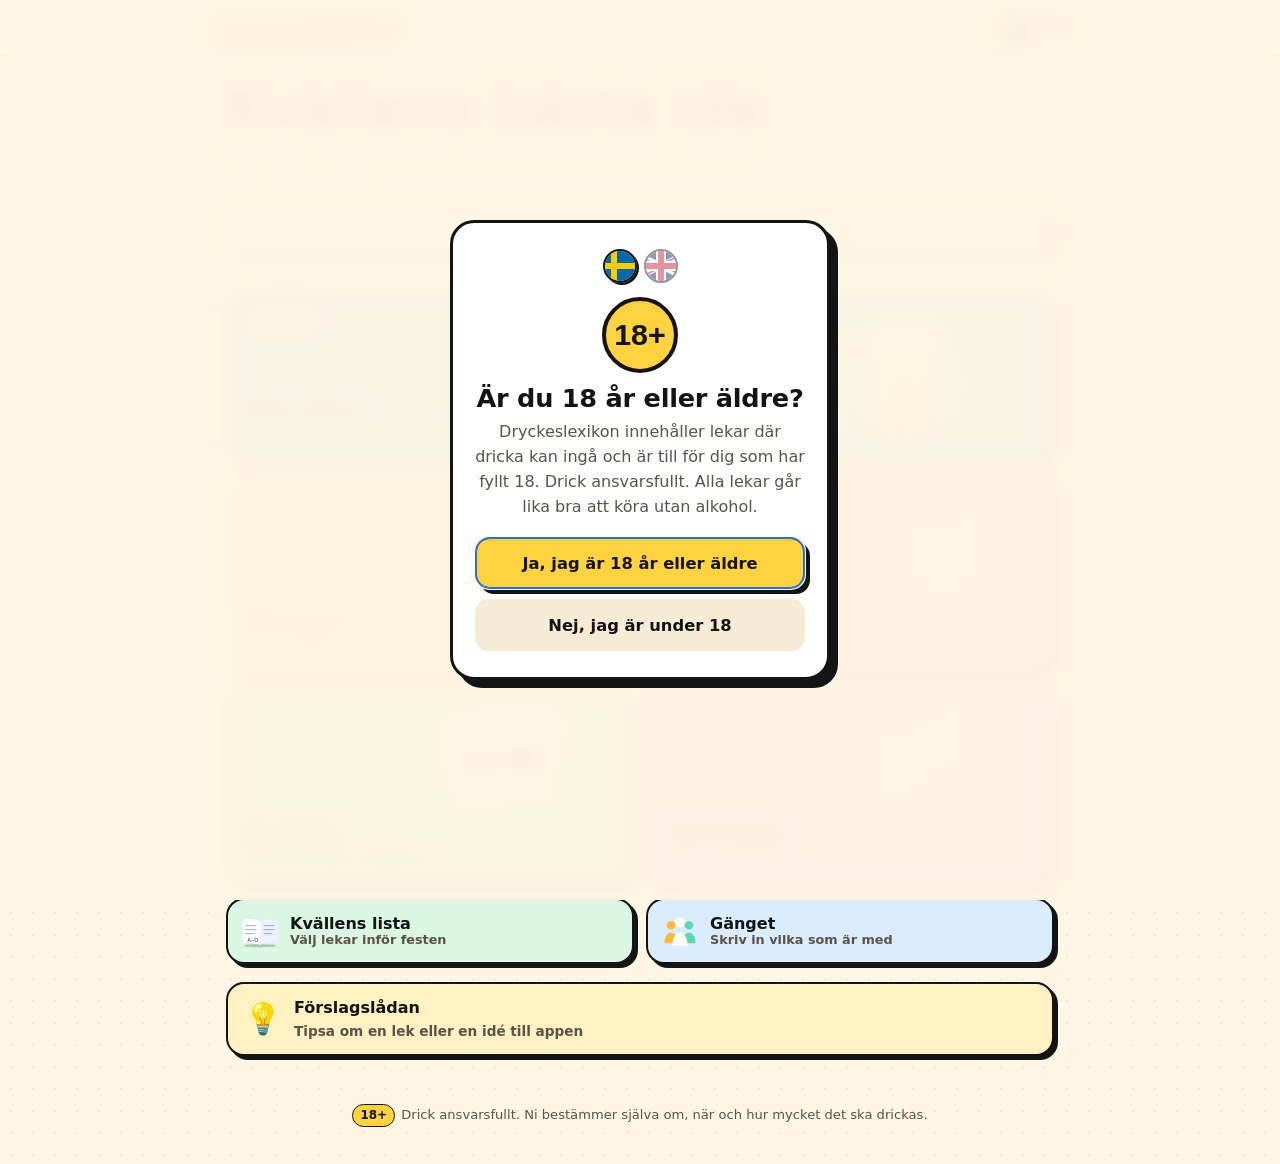
==== commit 13c6dd50: "Säkerhet: CSP och referrer-policy, spärr i förslagslådan, SW cachar bara lyckade svar Co-Authored-By" ====
--- a/index.html
+++ b/index.html
@@ -2,6 +2,8 @@
 <html lang="sv">
 <head>
 <meta charset="utf-8">
+<meta http-equiv="Content-Security-Policy" content="default-src 'self'; script-src 'sha256-CvHWfIXx8pUBjtmkl36kkdTyvVc2lYF+yeWqeJWHiT0='; style-src 'self' 'unsafe-inline' https://fonts.googleapis.com; font-src 'self' https://fonts.gstatic.com; img-src 'self' data:; connect-src 'self' https://docs.google.com; manifest-src 'self'; worker-src 'self'; object-src 'none'; base-uri 'none'; form-action 'none'">
+<meta name="referrer" content="no-referrer">
 <!-- Ändra inte lekarna här: de ligger i ../lekar/lekar.json (+ svarighet.json). Kör python3 bygg.py för att bygga index.html. -->
 <meta name="viewport" content="width=device-width, initial-scale=1, viewport-fit=cover">
 <meta name="theme-color" content="#fff6e5">
@@ -649,7 +651,7 @@
 // ===== Språk: svenska (standard) eller engelska. Valet sparas i telefonen. =====
 const SPRAKNYCKEL = 'dryckeslexikon-sprak';
 let LANG = (() => { try { return localStorage.getItem(SPRAKNYCKEL) === 'en' ? 'en' : 'sv'; } catch(e) { return 'sv'; } })();
-const EN = {" och ": " and ", "1 tärning": "1 die", "Alla antal": "Any number", "Alla får samma hemliga ord utom impostorn, som bara får veta kategorin. Skicka runt telefonen så att var och en ser sitt ord.": "Everyone gets the same secret word except the impostor, who only gets the category. Pass the phone around so each person sees their word.", "Alla lekar": "All games", "Alla lägger fram sitt körkort eller id. En spelare får ett hemligt påstående och rangordnar körkorten. De andra gissar vilket påstående det var.": "Everyone puts down their driving licence or ID. One player gets a secret statement and ranks the licences. The others guess which statement it was.", "Alla nivåer": "All levels", "Alla regler": "All rules", "Alla {n} frågor är visade!": "All {n} questions have been shown!", "Allt annat roligt.": "Everything else that's fun.", "Allt du behöver är en kortlek.": "All you need is a deck of cards.", "Antal påståenden att gissa bland": "Number of statements to guess from", "Antal tärningar": "Number of dice", "Appen är bara för dig som har fyllt 18. Välkommen tillbaka då!": "The app is only for people aged 18 or over. Welcome back then!", "Avbryt rundan": "Cancel round", "Bara favoriter": "Favourites only", "Bara ni, rösterna och ev. något att dricka.": "Just you, your voices and maybe something to drink.", "Behövs": "You need", "Blanda om": "Shuffle again", "Blir impostorn utröstad får den en chans att gissa ordet. Gissar den rätt vinner impostorn ändå.": "If the impostor is voted out, they get one chance to guess the word. If they guess right, the impostor still wins.", "Byt påstående": "Change statement", "Dags att prata": "Time to talk", "Den som rangordnar": "The ranker", "Det här behövs": "What you need", "Det var sista kortet. Blanda om för en ny lek.": "That was the last card. Shuffle for a new deck.", "Diskutera och rösta på den ni tror är impostor.": "Discuss and vote for who you think the impostor is.", "Dra ett kort så visas vad det betyder.": "Draw a card to see what it means.", "Dra första kortet": "Draw the first card", "Dra kort direkt i telefonen.": "Draw cards right on your phone.", "Drick ansvarsfullt. Ni bestämmer själva om, när och hur mycket det ska drickas.": "Drink responsibly. You decide for yourselves if, when and how much to drink.", "Dryckeslexikon innehåller lekar där dricka kan ingå och är till för dig som har fyllt 18. Drick ansvarsfullt. Alla lekar går lika bra att köra utan alkohol.": "Dryckeslexikon has games that can involve drinking and is meant for people aged 18 or over. Drink responsibly. Every game works just as well without alcohol.", "Du slog {n}": "You rolled {n}", "Du vet inte ordet. Låtsas att du gör det och försök lista ut det.": "You don't know the word. Pretend you do and try to work it out.", "Du är": "You are the", "Egen": "Own", "Egna frågor": "Your own questions", "Era sparade lekar.": "Your saved games.", "Facit": "The answer", "Favorit": "Favourite", "Favoriter": "Favourites", "Fel gissat!": "Wrong guess!", "Fler impostorer": "More impostors", "Fler spelare": "More players", "Fler tärningar": "More dice", "Frågelek": "Question games", "Frågor ni har sparat med hjärtat": "Questions you've saved with the heart", "Färre impostorer": "Fewer impostors", "Färre spelare": "Fewer players", "Färre tärningar": "Fewer dice", "Förra frågan": "Previous question", "Förra kortet: ": "Previous card: ", "Ge telefonen till": "Hand the phone to", "Gott sällskap": "Good company", "Gräsmatta, stolar eller plats att springa.": "A lawn, chairs or room to run.", "Göm och lämna till spelare {i}": "Hide and pass to player {i}", "Göm. Alla har sett sitt ord": "Hide. Everyone has seen their word", "Hela biblioteket, sorterat efter vad ni behöver.": "The whole library, sorted by what you need.", "Hela samlingen, sorterad efter vad ni behöver.": "The whole collection, sorted by what you need.", "Hemligt påstående, rangordna och gissa": "Secret statement, rank and guess", "Het": "Hot", "Hittade inte leken.": "Couldn't find that game.", "Huvudval": "Main menu", "Håll ordet hemligt. En av er är impostor.": "Keep the word secret. One of you is the impostor.", "Högtalare, spellista eller en film.": "A speaker, a playlist or a film.", "Impostorer": "Impostors", "Impostorerna var": "The impostors were", "Impostorn får se kategorin": "The impostor sees the category", "Impostorn var": "The impostor was", "Inga favoriter än. Öppna en lek och tryck på hjärtat för att spara den här.": "No favourites yet. Open a game and tap the heart to save it here.", "Inga lekar matchar. Prova att ändra filtren.": "No games match. Try changing the filters.", "Inga lekar passar just nu. Gå tillbaka och markera fler saker eller ändra antalet.": "No games fit right now. Go back and select more things or change the number.", "Inga tärningar? Använd telefonen": "No dice? Use your phone", "Ingen kortlek? Använd telefonen": "No cards? Use your phone", "Ingen lek matchar ”{q}”": "No game matches “{q}”", "Inget behövs": "Nothing needed", "Inställt på {t}, som leken använder.": "Set to {t}, as the game uses.", "Ja, jag är 18 år eller äldre": "Yes, I'm 18 or over", "Kasta, studsa och tävla.": "Throw, bounce and compete.", "Kategori:": "Category:", "Kategorier": "Categories", "Klar. Göm och visa alternativen": "Done. Hide and show the options", "Klart!": "Done!", "Kom överens innan ni börjar.": "Agree on them before you start.", "Kortets regel visas när du drar": "The card's rule shows when you draw", "Kortlek": "Cards", "Kärlek, flörtar och det hetaste": "Love, flirting and the spiciest stuff", "Körkortet": "The Licence Game", "Lagom": "Medium", "Lappar, pennor och ibland en timer.": "Paper, pens and sometimes a timer.", "Lekar för er": "Games for you", "Lekar ni har sparat med hjärtat.": "Games you've saved with the heart.", "Lekar som behöver något eget.": "Games that need something special.", "Leken använder {t}.": "The game uses {t}.", "Leken är slut": "The deck is empty", "Lite pinsamt och avslöjande": "A bit embarrassing and revealing", "Lugn": "Calm", "Lägg till": "Add", "Lägg till egna frågor": "Add your own questions", "Lämna telefonen till nästa spelare": "Hand the phone to the next player", "Lätt": "Easy", "Lättare för impostorn": "Easier for the impostor", "Lås svaret och visa": "Lock in the answer and show", "Låt slumpen välja lek åt er.": "Let chance pick a game for you.", "Med kortlek": "With cards", "Med tärningar": "With dice", "Medel": "Medium", "Mingel": "Mingling", "Muggar, bollar, mynt och glas på bordet.": "Cups, balls, coins and glasses on the table.", "Musik eller skärm": "Music or a screen", "Nej, jag är under 18": "No, I'm under 18", "Nivå": "Level", "Ny egen fråga": "New question of your own", "Ny runda": "New round", "När festen flyttar ut.": "When the party moves outside.", "Nästa kort": "Next card", "Nästa →": "Next →", "Några av påståendena liknar det rätta.": "Some of the statements are similar to the right one.", "Ord & gissning": "Words & guessing", "Ord, ljud och gester.": "Words, sounds and gestures.", "Ordet var": "The word was", "Penna och lappar": "Pen and paper", "Plats att röra sig": "Room to move", "Plocka fram en vanlig kortlek.": "Grab a regular deck of cards.", "Prata, avslöja och skratta.": "Talk, reveal and laugh.", "Påståendena är tydligt olika varandra.": "The statements are clearly different from each other.", "Påståendena är väldigt lika det rätta.": "The statements are very similar to the right one.", "Regler": "Rules", "Reglerna varierar mellan sällskap.": "The rules vary between groups.", "Roller och hemligheter.": "Roles and secrets.", "Runda {n}": "Round {n}", "Rätt gissat!": "Right guess!", "Se till att ingen annan tittar. Tryck sedan här för att se ditt ord.": "Make sure nobody else is looking. Then tap here to see your word.", "Se till att ingen annan tittar. Tryck sedan här för att se ditt påstående.": "Make sure nobody else is looking. Then tap here to see your statement.", "Skicka runt telefonen, var och en ser sitt ord": "Pass the phone around, each person sees their word", "Skriv fortsättningen på \"{x}\". De sparas bara i den här telefonen.": "Write how \"{x}\" continues. They're only saved on this phone.", "Slumpa": "Random", "Slumpa en lek": "Random game", "Slå 1–10 tärningar.": "Roll 1–10 dice.", "Slå tärningarna": "Roll the dice", "Slå tärningen": "Roll the die", "Slå, bluffa och hoppas.": "Roll, bluff and hope.", "Snällt och roligt för alla": "Friendly and fun for everyone", "Som ni har skrivit själva": "That you've written yourselves", "Spara frågan": "Save the question", "Spela med telefonens kortlek": "Play with the phone's deck of cards", "Spelare": "Players", "Spelare {i}": "Player {i}", "Spelare {i} av {n}": "Player {i} of {n}", "Spelare {i} börjar": "Player {i} starts", "Spelläge": "Game mode", "Starta": "Start", "Stäng": "Close", "Summa {n}": "Total {n}", "Svaret var": "The answer was", "Svår": "Hard", "Svårare: impostorn vet ingenting": "Harder: the impostor knows nothing", "Svårighet": "Difficulty", "Svårighetsgrad": "Difficulty", "Säg ett ord var som hör ihop med det hemliga ordet, varvet runt. Inte för tydligt, då listar impostorn ut det. Inte för luddigt, då blir du misstänkt.": "Go around the circle, each saying one word connected to the secret word. Not too obvious, or the impostor will figure it out. Not too vague, or you'll look suspicious.", "Sök efter en lek…": "Search for a game…", "Sök i listan…": "Search the list…", "Ta bort": "Remove", "Ta ett eller två varv med ord.": "Go around once or twice with words.", "Ta översta kortet": "Take the top card", "Tid": "Time", "Till nivåval": "Back to levels", "Till startsidan": "Go to the start page", "Titta på hur körkorten ligger och kom överens. Tryck på ert svar.": "Look at how the licences are laid out and agree. Tap your answer.", "Tryck eller svep för nästa fråga": "Tap or swipe for the next question", "Tryck för att blanda om och köra igen.": "Tap to shuffle and go again.", "Tryck för att ta översta kortet": "Tap to take the top card", "Tryck för nästa kort": "Tap for the next card", "Tryck på knappen för att slå": "Press the button to roll", "Tärning": "Dice", "Tärningar": "Dice", "Tärningar och gärna en kopp.": "Dice, and ideally a cup.", "Utomhus": "Outdoors", "Kvällens bästa idé": "Tonight's best idea", "Valt: {v}. Lekar som inte kräver något är också med.": "Selected: {v}. Games that need nothing are included too.", "Varianter": "Variants", "Vem är mest trolig att …": "Who's most likely to …", "Vid bordet": "At the table", "Vilket påstående var det?": "Which statement was it?", "Visa alla {n} träffar": "Show all {n} results", "Visa mitt ord": "Show my word", "Visa ordet och impostorn": "Show the word and the impostor", "Visa påståendet": "Show the statement", "Visa svaret": "Show the answer", "Välj alla": "Select all", "Välj bort alla": "Deselect all", "Välj hur många tärningar ni vill slå.": "Choose how many dice you want to roll.", "Välj minst en kategori": "Pick at least one category", "Välj minst en nivå": "Pick at least one level", "Välj vilka frågor ni vill ha.": "Pick which questions you want.", "inget särskilt": "nothing in particular", "lek": "game", "lekar": "games", "spelare": "players", "spelare {i}": "player {i}", "t.ex. bli kändis?": "e.g. become famous?", "t.ex. ätit en hel tårta själv.": "e.g. eaten a whole cake by myself.", "{n} frågor": "{n} questions", "{n} frågor att visa på skärmen": "{n} questions to show on screen", "{n} kort kvar": "{n} cards left", "{n} lekar": "{n} games", "Ett lexikon med {n} festlekar. Hitta rätt lek på sekunder, med eller utan något i glaset.": "A lexicon of {n} party games. Find the right game in seconds, with or without something in your glass.", "{n} sparade": "{n} saved", "{n} spelare": "{n} players", "{n} tärningar": "{n} dice", "Ändra inställningar": "Change settings", "Är du 18 år eller äldre?": "Are you 18 or over?", "Ölspel/bordslek": "Table games", "Öppna de digitala tärningarna": "Open the digital dice", "Öppna den digitala kortleken": "Open the digital deck of cards", "Öppnas med {t}, som leken använder": "Opens with {t}, as the game uses", "Övrigt": "Other", "↻ Blanda om": "↻ Shuffle", "▶ Spela i telefonen": "▶ Play on your phone", "▶ Starta": "▶ Start", "▶ Starta spel": "▶ Start game", "♡ Spara": "♡ Save", "♥ Sparad": "♥ Saved", "{n} st": "{n}", "Tillbaka": "Back", "+ Kvällen": "+ Tonight", "Använd gängets namn": "Use the crew's names", "Blanda ordningen": "Shuffle the order", "Bläddra bland lekarna": "Browse the games", "Bläddra med pilarna längst ner": "Use the arrows at the bottom to move on", "Börja om": "Reset", "Flytta ner": "Move down", "Flytta upp": "Move up", "Förra leken": "Previous game", "Gänget": "The crew", "Göm och lämna till {n}": "Hide and pass to {n}", "Inför kvällen": "Before tonight", "Inga namn än. Skriv ett namn i taget.": "No names yet. Add one name at a time.", "Kvällens lista": "Tonight's list", "Listan är tom. Öppna en lek och tryck på + Kvällen, eller låt slumpen välja.": "The list is empty. Open a game and tap + Tonight, or let chance decide.", "Lägg till fler": "Add more", "Lämna telefonen till {n}": "Pass the phone to {n}", "Namn": "Name", "Nästa i tur": "Next in turn", "Nästa lek": "Next game", "Nästa: {x}": "Next: {x}", "Paus": "Pause", "Sista leken ikväll": "Last game tonight", "Skriv in alla som är med ikväll. Då kan appen slumpa vem som börjar, visa vems tur det är och använda namnen i Impostor, Körkortet och spellägena. Namnen sparas bara i den här telefonen.": "Add everyone who is playing tonight. The app can then pick who starts, show whose turn it is and use the names in Impostor, The Licence Game and the game modes. Names are only saved on this phone.", "Skriv in vilka som är med": "Add who is playing", "Slumpa 4 lekar": "Pick 4 random games", "Slumpa en till": "Add a random one", "Säker? Tryck igen": "Sure? Tap again", "Ta bort {n}": "Remove {n}", "Tiden är ute!": "Time's up!", "Timer": "Timer", "Tur": "Turn", "Töm gänget": "Clear the crew", "Töm listan": "Clear the list", "Vems tur?": "Whose turn?", "Välj lekar inför festen": "Pick games for the party", "Välj lekarna inför festen och bläddra mellan dem under kvällen. Lägg till med knappen + Kvällen på en lek.": "Pick the games before the party and flip between them during the night. Add games with the + Tonight button on a game.", "{i} av {n}": "{i} of {n}", "{n} börjar": "{n} starts", "{n} lekar valda": "{n} games picked", "{n} läser upp": "{n} reads", "{n} min": "{n} min", "{n} sek": "{n} sec", "▶ Fortsätt": "▶ Resume", "▶ Starta kvällen": "▶ Start the night", "✓ Kvällen": "✓ Tonight", "🎲 Vem börjar?": "🎲 Who starts?", "👥 Skriv in gänget så slumpar appen vem som börjar": "👥 Add the crew and the app picks who starts", "👥 Skriv in gänget så visas namnen i stället för Spelare 1, 2, 3": "👥 Add the crew to see names instead of Player 1, 2, 3", "Tack för förslaget!": "Thanks for the suggestion!", "Det har kommit fram. Bra idéer läggs in i en kommande uppdatering.": "It has arrived. Good ideas go into a coming update.", "Skicka ett till": "Send another", "Förslagslådan": "Suggestion box", "Saknar ni en lek, har ni fler frågor till spellägena eller har ni hittat något som blivit fel? Skriv här så hamnar det hos oss som gör appen.": "Missing a game, got more questions for the game modes or found something wrong? Write here and it reaches the people who make the app.", "Vad gäller det?": "What is it about?", "Ny lek": "New game", "Nya frågor eller ord": "New questions or words", "Förbättring av appen": "Improving the app", "Något är fel": "Something is wrong", "Annat": "Other", "Ditt förslag": "Your suggestion", "Vad heter leken och hur går den till?": "What is the game called and how does it work?", "Skriv så tydligt du kan.": "Write as clearly as you can.", "Namn eller hur vi når dig": "Name or how to reach you", "(frivilligt)": "(optional)", "Förslaget skickas via Google Formulär. Skriv inget känsligt. Lämnar du inget namn är förslaget anonymt.": "The suggestion is sent via Google Forms. Don't write anything sensitive. If you leave no name, the suggestion is anonymous.", "Det gick inte att skicka. Kolla att telefonen har internet och försök igen.": "It could not be sent. Check that the phone is online and try again.", "Skickar…": "Sending…", "Skicka förslaget": "Send suggestion", "Tipsa om en lek eller en idé till appen": "Suggest a game or an idea for the app"};
+const EN = {" och ": " and ", "1 tärning": "1 die", "Alla antal": "Any number", "Alla får samma hemliga ord utom impostorn, som bara får veta kategorin. Skicka runt telefonen så att var och en ser sitt ord.": "Everyone gets the same secret word except the impostor, who only gets the category. Pass the phone around so each person sees their word.", "Alla lekar": "All games", "Alla lägger fram sitt körkort eller id. En spelare får ett hemligt påstående och rangordnar körkorten. De andra gissar vilket påstående det var.": "Everyone puts down their driving licence or ID. One player gets a secret statement and ranks the licences. The others guess which statement it was.", "Alla nivåer": "All levels", "Alla regler": "All rules", "Alla {n} frågor är visade!": "All {n} questions have been shown!", "Allt annat roligt.": "Everything else that's fun.", "Allt du behöver är en kortlek.": "All you need is a deck of cards.", "Antal påståenden att gissa bland": "Number of statements to guess from", "Antal tärningar": "Number of dice", "Appen är bara för dig som har fyllt 18. Välkommen tillbaka då!": "The app is only for people aged 18 or over. Welcome back then!", "Avbryt rundan": "Cancel round", "Bara favoriter": "Favourites only", "Bara ni, rösterna och ev. något att dricka.": "Just you, your voices and maybe something to drink.", "Behövs": "You need", "Blanda om": "Shuffle again", "Blir impostorn utröstad får den en chans att gissa ordet. Gissar den rätt vinner impostorn ändå.": "If the impostor is voted out, they get one chance to guess the word. If they guess right, the impostor still wins.", "Byt påstående": "Change statement", "Dags att prata": "Time to talk", "Den som rangordnar": "The ranker", "Det här behövs": "What you need", "Det var sista kortet. Blanda om för en ny lek.": "That was the last card. Shuffle for a new deck.", "Diskutera och rösta på den ni tror är impostor.": "Discuss and vote for who you think the impostor is.", "Dra ett kort så visas vad det betyder.": "Draw a card to see what it means.", "Dra första kortet": "Draw the first card", "Dra kort direkt i telefonen.": "Draw cards right on your phone.", "Drick ansvarsfullt. Ni bestämmer själva om, när och hur mycket det ska drickas.": "Drink responsibly. You decide for yourselves if, when and how much to drink.", "Dryckeslexikon innehåller lekar där dricka kan ingå och är till för dig som har fyllt 18. Drick ansvarsfullt. Alla lekar går lika bra att köra utan alkohol.": "Dryckeslexikon has games that can involve drinking and is meant for people aged 18 or over. Drink responsibly. Every game works just as well without alcohol.", "Du slog {n}": "You rolled {n}", "Du vet inte ordet. Låtsas att du gör det och försök lista ut det.": "You don't know the word. Pretend you do and try to work it out.", "Du är": "You are the", "Egen": "Own", "Egna frågor": "Your own questions", "Era sparade lekar.": "Your saved games.", "Facit": "The answer", "Favorit": "Favourite", "Favoriter": "Favourites", "Fel gissat!": "Wrong guess!", "Fler impostorer": "More impostors", "Fler spelare": "More players", "Fler tärningar": "More dice", "Frågelek": "Question games", "Frågor ni har sparat med hjärtat": "Questions you've saved with the heart", "Färre impostorer": "Fewer impostors", "Färre spelare": "Fewer players", "Färre tärningar": "Fewer dice", "Förra frågan": "Previous question", "Förra kortet: ": "Previous card: ", "Ge telefonen till": "Hand the phone to", "Gott sällskap": "Good company", "Gräsmatta, stolar eller plats att springa.": "A lawn, chairs or room to run.", "Göm och lämna till spelare {i}": "Hide and pass to player {i}", "Göm. Alla har sett sitt ord": "Hide. Everyone has seen their word", "Hela biblioteket, sorterat efter vad ni behöver.": "The whole library, sorted by what you need.", "Hela samlingen, sorterad efter vad ni behöver.": "The whole collection, sorted by what you need.", "Hemligt påstående, rangordna och gissa": "Secret statement, rank and guess", "Het": "Hot", "Hittade inte leken.": "Couldn't find that game.", "Huvudval": "Main menu", "Håll ordet hemligt. En av er är impostor.": "Keep the word secret. One of you is the impostor.", "Högtalare, spellista eller en film.": "A speaker, a playlist or a film.", "Impostorer": "Impostors", "Impostorerna var": "The impostors were", "Impostorn får se kategorin": "The impostor sees the category", "Impostorn var": "The impostor was", "Inga favoriter än. Öppna en lek och tryck på hjärtat för att spara den här.": "No favourites yet. Open a game and tap the heart to save it here.", "Inga lekar matchar. Prova att ändra filtren.": "No games match. Try changing the filters.", "Inga lekar passar just nu. Gå tillbaka och markera fler saker eller ändra antalet.": "No games fit right now. Go back and select more things or change the number.", "Inga tärningar? Använd telefonen": "No dice? Use your phone", "Ingen kortlek? Använd telefonen": "No cards? Use your phone", "Ingen lek matchar ”{q}”": "No game matches “{q}”", "Inget behövs": "Nothing needed", "Inställt på {t}, som leken använder.": "Set to {t}, as the game uses.", "Ja, jag är 18 år eller äldre": "Yes, I'm 18 or over", "Kasta, studsa och tävla.": "Throw, bounce and compete.", "Kategori:": "Category:", "Kategorier": "Categories", "Klar. Göm och visa alternativen": "Done. Hide and show the options", "Klart!": "Done!", "Kom överens innan ni börjar.": "Agree on them before you start.", "Kortets regel visas när du drar": "The card's rule shows when you draw", "Kortlek": "Cards", "Kärlek, flörtar och det hetaste": "Love, flirting and the spiciest stuff", "Körkortet": "The Licence Game", "Lagom": "Medium", "Lappar, pennor och ibland en timer.": "Paper, pens and sometimes a timer.", "Lekar för er": "Games for you", "Lekar ni har sparat med hjärtat.": "Games you've saved with the heart.", "Lekar som behöver något eget.": "Games that need something special.", "Leken använder {t}.": "The game uses {t}.", "Leken är slut": "The deck is empty", "Lite pinsamt och avslöjande": "A bit embarrassing and revealing", "Lugn": "Calm", "Lägg till": "Add", "Lägg till egna frågor": "Add your own questions", "Lämna telefonen till nästa spelare": "Hand the phone to the next player", "Lätt": "Easy", "Lättare för impostorn": "Easier for the impostor", "Lås svaret och visa": "Lock in the answer and show", "Låt slumpen välja lek åt er.": "Let chance pick a game for you.", "Med kortlek": "With cards", "Med tärningar": "With dice", "Medel": "Medium", "Mingel": "Mingling", "Muggar, bollar, mynt och glas på bordet.": "Cups, balls, coins and glasses on the table.", "Musik eller skärm": "Music or a screen", "Nej, jag är under 18": "No, I'm under 18", "Nivå": "Level", "Ny egen fråga": "New question of your own", "Ny runda": "New round", "När festen flyttar ut.": "When the party moves outside.", "Nästa kort": "Next card", "Nästa →": "Next →", "Några av påståendena liknar det rätta.": "Some of the statements are similar to the right one.", "Ord & gissning": "Words & guessing", "Ord, ljud och gester.": "Words, sounds and gestures.", "Ordet var": "The word was", "Penna och lappar": "Pen and paper", "Plats att röra sig": "Room to move", "Plocka fram en vanlig kortlek.": "Grab a regular deck of cards.", "Prata, avslöja och skratta.": "Talk, reveal and laugh.", "Påståendena är tydligt olika varandra.": "The statements are clearly different from each other.", "Påståendena är väldigt lika det rätta.": "The statements are very similar to the right one.", "Regler": "Rules", "Reglerna varierar mellan sällskap.": "The rules vary between groups.", "Roller och hemligheter.": "Roles and secrets.", "Runda {n}": "Round {n}", "Rätt gissat!": "Right guess!", "Se till att ingen annan tittar. Tryck sedan här för att se ditt ord.": "Make sure nobody else is looking. Then tap here to see your word.", "Se till att ingen annan tittar. Tryck sedan här för att se ditt påstående.": "Make sure nobody else is looking. Then tap here to see your statement.", "Skicka runt telefonen, var och en ser sitt ord": "Pass the phone around, each person sees their word", "Skriv fortsättningen på \"{x}\". De sparas bara i den här telefonen.": "Write how \"{x}\" continues. They're only saved on this phone.", "Slumpa": "Random", "Slumpa en lek": "Random game", "Slå 1–10 tärningar.": "Roll 1–10 dice.", "Slå tärningarna": "Roll the dice", "Slå tärningen": "Roll the die", "Slå, bluffa och hoppas.": "Roll, bluff and hope.", "Snällt och roligt för alla": "Friendly and fun for everyone", "Som ni har skrivit själva": "That you've written yourselves", "Spara frågan": "Save the question", "Spela med telefonens kortlek": "Play with the phone's deck of cards", "Spelare": "Players", "Spelare {i}": "Player {i}", "Spelare {i} av {n}": "Player {i} of {n}", "Spelare {i} börjar": "Player {i} starts", "Spelläge": "Game mode", "Starta": "Start", "Stäng": "Close", "Summa {n}": "Total {n}", "Svaret var": "The answer was", "Svår": "Hard", "Svårare: impostorn vet ingenting": "Harder: the impostor knows nothing", "Svårighet": "Difficulty", "Svårighetsgrad": "Difficulty", "Säg ett ord var som hör ihop med det hemliga ordet, varvet runt. Inte för tydligt, då listar impostorn ut det. Inte för luddigt, då blir du misstänkt.": "Go around the circle, each saying one word connected to the secret word. Not too obvious, or the impostor will figure it out. Not too vague, or you'll look suspicious.", "Sök efter en lek…": "Search for a game…", "Sök i listan…": "Search the list…", "Ta bort": "Remove", "Ta ett eller två varv med ord.": "Go around once or twice with words.", "Ta översta kortet": "Take the top card", "Tid": "Time", "Till nivåval": "Back to levels", "Till startsidan": "Go to the start page", "Titta på hur körkorten ligger och kom överens. Tryck på ert svar.": "Look at how the licences are laid out and agree. Tap your answer.", "Tryck eller svep för nästa fråga": "Tap or swipe for the next question", "Tryck för att blanda om och köra igen.": "Tap to shuffle and go again.", "Tryck för att ta översta kortet": "Tap to take the top card", "Tryck för nästa kort": "Tap for the next card", "Tryck på knappen för att slå": "Press the button to roll", "Tärning": "Dice", "Tärningar": "Dice", "Tärningar och gärna en kopp.": "Dice, and ideally a cup.", "Utomhus": "Outdoors", "Kvällens bästa idé": "Tonight's best idea", "Valt: {v}. Lekar som inte kräver något är också med.": "Selected: {v}. Games that need nothing are included too.", "Varianter": "Variants", "Vem är mest trolig att …": "Who's most likely to …", "Vid bordet": "At the table", "Vilket påstående var det?": "Which statement was it?", "Visa alla {n} träffar": "Show all {n} results", "Visa mitt ord": "Show my word", "Visa ordet och impostorn": "Show the word and the impostor", "Visa påståendet": "Show the statement", "Visa svaret": "Show the answer", "Välj alla": "Select all", "Välj bort alla": "Deselect all", "Välj hur många tärningar ni vill slå.": "Choose how many dice you want to roll.", "Välj minst en kategori": "Pick at least one category", "Välj minst en nivå": "Pick at least one level", "Välj vilka frågor ni vill ha.": "Pick which questions you want.", "inget särskilt": "nothing in particular", "lek": "game", "lekar": "games", "spelare": "players", "spelare {i}": "player {i}", "t.ex. bli kändis?": "e.g. become famous?", "t.ex. ätit en hel tårta själv.": "e.g. eaten a whole cake by myself.", "{n} frågor": "{n} questions", "{n} frågor att visa på skärmen": "{n} questions to show on screen", "{n} kort kvar": "{n} cards left", "{n} lekar": "{n} games", "Ett lexikon med {n} festlekar. Hitta rätt lek på sekunder, med eller utan något i glaset.": "A lexicon of {n} party games. Find the right game in seconds, with or without something in your glass.", "{n} sparade": "{n} saved", "{n} spelare": "{n} players", "{n} tärningar": "{n} dice", "Ändra inställningar": "Change settings", "Är du 18 år eller äldre?": "Are you 18 or over?", "Ölspel/bordslek": "Table games", "Öppna de digitala tärningarna": "Open the digital dice", "Öppna den digitala kortleken": "Open the digital deck of cards", "Öppnas med {t}, som leken använder": "Opens with {t}, as the game uses", "Övrigt": "Other", "↻ Blanda om": "↻ Shuffle", "▶ Spela i telefonen": "▶ Play on your phone", "▶ Starta": "▶ Start", "▶ Starta spel": "▶ Start game", "♡ Spara": "♡ Save", "♥ Sparad": "♥ Saved", "{n} st": "{n}", "Tillbaka": "Back", "+ Kvällen": "+ Tonight", "Använd gängets namn": "Use the crew's names", "Blanda ordningen": "Shuffle the order", "Bläddra bland lekarna": "Browse the games", "Bläddra med pilarna längst ner": "Use the arrows at the bottom to move on", "Börja om": "Reset", "Flytta ner": "Move down", "Flytta upp": "Move up", "Förra leken": "Previous game", "Gänget": "The crew", "Göm och lämna till {n}": "Hide and pass to {n}", "Inför kvällen": "Before tonight", "Inga namn än. Skriv ett namn i taget.": "No names yet. Add one name at a time.", "Kvällens lista": "Tonight's list", "Listan är tom. Öppna en lek och tryck på + Kvällen, eller låt slumpen välja.": "The list is empty. Open a game and tap + Tonight, or let chance decide.", "Lägg till fler": "Add more", "Lämna telefonen till {n}": "Pass the phone to {n}", "Namn": "Name", "Nästa i tur": "Next in turn", "Nästa lek": "Next game", "Nästa: {x}": "Next: {x}", "Paus": "Pause", "Sista leken ikväll": "Last game tonight", "Skriv in alla som är med ikväll. Då kan appen slumpa vem som börjar, visa vems tur det är och använda namnen i Impostor, Körkortet och spellägena. Namnen sparas bara i den här telefonen.": "Add everyone who is playing tonight. The app can then pick who starts, show whose turn it is and use the names in Impostor, The Licence Game and the game modes. Names are only saved on this phone.", "Skriv in vilka som är med": "Add who is playing", "Slumpa 4 lekar": "Pick 4 random games", "Slumpa en till": "Add a random one", "Säker? Tryck igen": "Sure? Tap again", "Ta bort {n}": "Remove {n}", "Tiden är ute!": "Time's up!", "Timer": "Timer", "Tur": "Turn", "Töm gänget": "Clear the crew", "Töm listan": "Clear the list", "Vems tur?": "Whose turn?", "Välj lekar inför festen": "Pick games for the party", "Välj lekarna inför festen och bläddra mellan dem under kvällen. Lägg till med knappen + Kvällen på en lek.": "Pick the games before the party and flip between them during the night. Add games with the + Tonight button on a game.", "{i} av {n}": "{i} of {n}", "{n} börjar": "{n} starts", "{n} lekar valda": "{n} games picked", "{n} läser upp": "{n} reads", "{n} min": "{n} min", "{n} sek": "{n} sec", "▶ Fortsätt": "▶ Resume", "▶ Starta kvällen": "▶ Start the night", "✓ Kvällen": "✓ Tonight", "🎲 Vem börjar?": "🎲 Who starts?", "👥 Skriv in gänget så slumpar appen vem som börjar": "👥 Add the crew and the app picks who starts", "👥 Skriv in gänget så visas namnen i stället för Spelare 1, 2, 3": "👥 Add the crew to see names instead of Player 1, 2, 3", "Tack för förslaget!": "Thanks for the suggestion!", "Det har kommit fram. Bra idéer läggs in i en kommande uppdatering.": "It has arrived. Good ideas go into a coming update.", "Skicka ett till": "Send another", "Vänta en minut innan du skickar nästa förslag.": "Please wait a minute before sending another suggestion.", "Förslagslådan": "Suggestion box", "Saknar ni en lek, har ni fler frågor till spellägena eller har ni hittat något som blivit fel? Skriv här så hamnar det hos oss som gör appen.": "Missing a game, got more questions for the game modes or found something wrong? Write here and it reaches the people who make the app.", "Vad gäller det?": "What is it about?", "Ny lek": "New game", "Nya frågor eller ord": "New questions or words", "Förbättring av appen": "Improving the app", "Något är fel": "Something is wrong", "Annat": "Other", "Ditt förslag": "Your suggestion", "Vad heter leken och hur går den till?": "What is the game called and how does it work?", "Skriv så tydligt du kan.": "Write as clearly as you can.", "Namn eller hur vi når dig": "Name or how to reach you", "(frivilligt)": "(optional)", "Förslaget skickas via Google Formulär. Skriv inget känsligt. Lämnar du inget namn är förslaget anonymt.": "The suggestion is sent via Google Forms. Don't write anything sensitive. If you leave no name, the suggestion is anonymous.", "Det gick inte att skicka. Kolla att telefonen har internet och försök igen.": "It could not be sent. Check that the phone is online and try again.", "Skickar…": "Sending…", "Skicka förslaget": "Send suggestion", "Tipsa om en lek eller en idé till appen": "Suggest a game or an idea for the app"};
 // T('svensk text', {n:3}) ger texten på valt språk. {namn} byts mot värden.
 const T = (s, v) => { let t = LANG === 'en' && EN[s] != null ? EN[s] : s; if (v) t = t.replace(/\{(\w+)\}/g, (m, k) => v[k] ?? m); return t; };
 const Fl = (l, k) => F(l, k);
@@ -1520,16 +1522,19 @@
       <h3><label for="fsnamn">${T('Namn eller hur vi når dig')} <small>${T('(frivilligt)')}</small></label></h3>
       <input id="fsnamn" maxlength="120" autocomplete="off" value="${esc(FS.namn)}">
       <p class="fsinfo">${T('Förslaget skickas via Google Formulär. Skriv inget känsligt. Lämnar du inget namn är förslaget anonymt.')}</p>
-      ${FS.fel ? `<p class="fsfel" role="alert">${T('Det gick inte att skicka. Kolla att telefonen har internet och försök igen.')}</p>` : ''}
+      ${FS.fel ? `<p class="fsfel" role="alert">${FS.fel === 'vanta' ? T('Vänta en minut innan du skickar nästa förslag.') : T('Det gick inte att skicka. Kolla att telefonen har internet och försök igen.')}</p>` : ''}
       <button type="submit" class="spela" ${FS.fas === 'skickar' ? 'disabled' : ''}>${FS.fas === 'skickar' ? T('Skickar…') : T('Skicka förslaget')}</button>
     </form></section>`;
   $('#fstext').addEventListener('input', e => { FS.text = e.target.value; });
   $('#fsnamn').addEventListener('input', e => { FS.namn = e.target.value; });
   $('#fsform').addEventListener('submit', async e => {
     e.preventDefault(); if (!FS.text.trim() || FS.fas === 'skickar') return;
+    // Enkel spärr mot dubbelklick och spam: högst ett förslag per minut från samma telefon.
+    let senast = 0; try { senast = +localStorage.getItem('dryckeslexikon-forslag-tid') || 0; } catch(x) {}
+    if (Date.now() - senast < 60000){ FS.fel = 'vanta'; forslagSida(); return; }
     FS.fas = 'skickar'; FS.fel = false; forslagSida();
     const data = new URLSearchParams({[FORSLAG_FALT.typ]: FS.typ, [FORSLAG_FALT.text]: FS.text.trim() + (LANG === 'en' ? '\n\n(skickat från den engelska versionen)' : ''), [FORSLAG_FALT.namn]: FS.namn.trim()});
-    try { await fetch(FORSLAG_URL, {method: 'POST', mode: 'no-cors', body: data}); FS.fas = 'tack'; FS.text = ''; }
+    try { await fetch(FORSLAG_URL, {method: 'POST', mode: 'no-cors', body: data}); FS.fas = 'tack'; FS.text = ''; try { localStorage.setItem('dryckeslexikon-forslag-tid', String(Date.now())); } catch(x) {} }
     catch(x) { FS.fas = 'skriv'; FS.fel = true; }
     if (location.hash.slice(1) === 'forslag') { forslagSida(); window.scrollTo(0, 0); }
   });
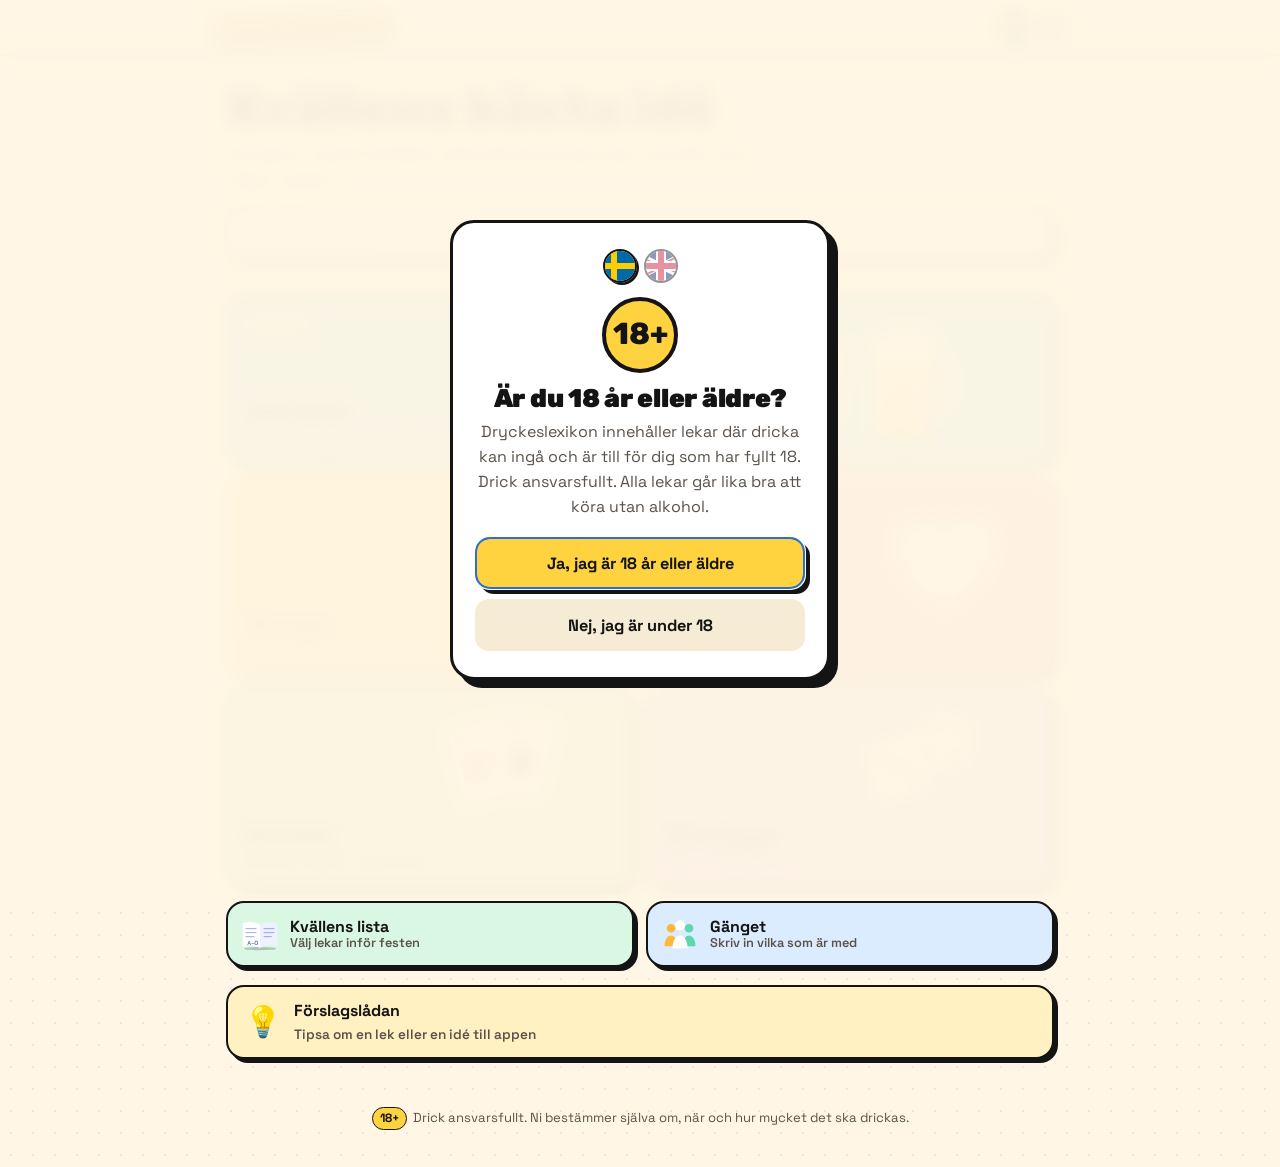
==== commit 22730fda: "Inför Google Play: lokala typsnitt och integritetspolicy Rubik och Space Grotesk ligger nu i typsnit" ====
--- a/index.html
+++ b/index.html
@@ -2,7 +2,7 @@
 <html lang="sv">
 <head>
 <meta charset="utf-8">
-<meta http-equiv="Content-Security-Policy" content="default-src 'self'; script-src 'sha256-CvHWfIXx8pUBjtmkl36kkdTyvVc2lYF+yeWqeJWHiT0='; style-src 'self' 'unsafe-inline' https://fonts.googleapis.com; font-src 'self' https://fonts.gstatic.com; img-src 'self' data:; connect-src 'self' https://docs.google.com; manifest-src 'self'; worker-src 'self'; object-src 'none'; base-uri 'none'; form-action 'none'">
+<meta http-equiv="Content-Security-Policy" content="default-src 'self'; script-src 'sha256-CvHWfIXx8pUBjtmkl36kkdTyvVc2lYF+yeWqeJWHiT0='; style-src 'self' 'unsafe-inline'; font-src 'self'; img-src 'self' data:; connect-src 'self' https://docs.google.com; manifest-src 'self'; worker-src 'self'; object-src 'none'; base-uri 'none'; form-action 'none'">
 <meta name="referrer" content="no-referrer">
 <!-- Ändra inte lekarna här: de ligger i ../lekar/lekar.json (+ svarighet.json). Kör python3 bygg.py för att bygga index.html. -->
 <meta name="viewport" content="width=device-width, initial-scale=1, viewport-fit=cover">
@@ -15,8 +15,7 @@
 <meta name="mobile-web-app-capable" content="yes">
 <meta name="apple-mobile-web-app-status-bar-style" content="black-translucent">
 <meta name="apple-mobile-web-app-title" content="Dryckeslexikon">
-<link rel="preconnect" href="https://fonts.googleapis.com">
-<link href="https://fonts.googleapis.com/css2?family=Rubik:wght@600;800;900&family=Space+Grotesk:wght@400;500;600;700&display=swap" rel="stylesheet">
+<link rel="stylesheet" href="typsnitt/typsnitt.css">
 <style>
 /* VOICE: kvällsfest, varm och lekfull men lättläst i en mörk lokal.
    IDEA: en bardisk-meny / spelhylla, stora brickor man trycker på.
--- a/typsnitt/typsnitt.css
+++ b/typsnitt/typsnitt.css
@@ -0,0 +1,126 @@
+/* latin-ext */
+@font-face {
+  font-family: 'Rubik';
+  font-style: normal;
+  font-weight: 600;
+  font-display: swap;
+  src: url(rubik-latin-ext.woff2) format('woff2');
+  unicode-range: U+0100-02BA, U+02BD-02C5, U+02C7-02CC, U+02CE-02D7, U+02DD-02FF, U+0304, U+0308, U+0329, U+1D00-1DBF, U+1E00-1E9F, U+1EF2-1EFF, U+2020, U+20A0-20AB, U+20AD-20C4, U+2113, U+2C60-2C7F, U+A720-A7FF;
+}
+/* latin */
+@font-face {
+  font-family: 'Rubik';
+  font-style: normal;
+  font-weight: 600;
+  font-display: swap;
+  src: url(rubik-latin.woff2) format('woff2');
+  unicode-range: U+0000-00FF, U+0131, U+0152-0153, U+02BB-02BC, U+02C6, U+02DA, U+02DC, U+0304, U+0308, U+0329, U+2000-206F, U+20AC, U+2122, U+2191, U+2193, U+2212, U+2215, U+FEFF, U+FFFD;
+}
+/* latin-ext */
+@font-face {
+  font-family: 'Rubik';
+  font-style: normal;
+  font-weight: 800;
+  font-display: swap;
+  src: url(rubik-latin-ext.woff2) format('woff2');
+  unicode-range: U+0100-02BA, U+02BD-02C5, U+02C7-02CC, U+02CE-02D7, U+02DD-02FF, U+0304, U+0308, U+0329, U+1D00-1DBF, U+1E00-1E9F, U+1EF2-1EFF, U+2020, U+20A0-20AB, U+20AD-20C4, U+2113, U+2C60-2C7F, U+A720-A7FF;
+}
+/* latin */
+@font-face {
+  font-family: 'Rubik';
+  font-style: normal;
+  font-weight: 800;
+  font-display: swap;
+  src: url(rubik-latin.woff2) format('woff2');
+  unicode-range: U+0000-00FF, U+0131, U+0152-0153, U+02BB-02BC, U+02C6, U+02DA, U+02DC, U+0304, U+0308, U+0329, U+2000-206F, U+20AC, U+2122, U+2191, U+2193, U+2212, U+2215, U+FEFF, U+FFFD;
+}
+/* latin-ext */
+@font-face {
+  font-family: 'Rubik';
+  font-style: normal;
+  font-weight: 900;
+  font-display: swap;
+  src: url(rubik-latin-ext.woff2) format('woff2');
+  unicode-range: U+0100-02BA, U+02BD-02C5, U+02C7-02CC, U+02CE-02D7, U+02DD-02FF, U+0304, U+0308, U+0329, U+1D00-1DBF, U+1E00-1E9F, U+1EF2-1EFF, U+2020, U+20A0-20AB, U+20AD-20C4, U+2113, U+2C60-2C7F, U+A720-A7FF;
+}
+/* latin */
+@font-face {
+  font-family: 'Rubik';
+  font-style: normal;
+  font-weight: 900;
+  font-display: swap;
+  src: url(rubik-latin.woff2) format('woff2');
+  unicode-range: U+0000-00FF, U+0131, U+0152-0153, U+02BB-02BC, U+02C6, U+02DA, U+02DC, U+0304, U+0308, U+0329, U+2000-206F, U+20AC, U+2122, U+2191, U+2193, U+2212, U+2215, U+FEFF, U+FFFD;
+}
+/* latin-ext */
+@font-face {
+  font-family: 'Space Grotesk';
+  font-style: normal;
+  font-weight: 400;
+  font-display: swap;
+  src: url(space-grotesk-latin-ext.woff2) format('woff2');
+  unicode-range: U+0100-02BA, U+02BD-02C5, U+02C7-02CC, U+02CE-02D7, U+02DD-02FF, U+0304, U+0308, U+0329, U+1D00-1DBF, U+1E00-1E9F, U+1EF2-1EFF, U+2020, U+20A0-20AB, U+20AD-20C4, U+2113, U+2C60-2C7F, U+A720-A7FF;
+}
+/* latin */
+@font-face {
+  font-family: 'Space Grotesk';
+  font-style: normal;
+  font-weight: 400;
+  font-display: swap;
+  src: url(space-grotesk-latin.woff2) format('woff2');
+  unicode-range: U+0000-00FF, U+0131, U+0152-0153, U+02BB-02BC, U+02C6, U+02DA, U+02DC, U+0304, U+0308, U+0329, U+2000-206F, U+20AC, U+2122, U+2191, U+2193, U+2212, U+2215, U+FEFF, U+FFFD;
+}
+/* latin-ext */
+@font-face {
+  font-family: 'Space Grotesk';
+  font-style: normal;
+  font-weight: 500;
+  font-display: swap;
+  src: url(space-grotesk-latin-ext.woff2) format('woff2');
+  unicode-range: U+0100-02BA, U+02BD-02C5, U+02C7-02CC, U+02CE-02D7, U+02DD-02FF, U+0304, U+0308, U+0329, U+1D00-1DBF, U+1E00-1E9F, U+1EF2-1EFF, U+2020, U+20A0-20AB, U+20AD-20C4, U+2113, U+2C60-2C7F, U+A720-A7FF;
+}
+/* latin */
+@font-face {
+  font-family: 'Space Grotesk';
+  font-style: normal;
+  font-weight: 500;
+  font-display: swap;
+  src: url(space-grotesk-latin.woff2) format('woff2');
+  unicode-range: U+0000-00FF, U+0131, U+0152-0153, U+02BB-02BC, U+02C6, U+02DA, U+02DC, U+0304, U+0308, U+0329, U+2000-206F, U+20AC, U+2122, U+2191, U+2193, U+2212, U+2215, U+FEFF, U+FFFD;
+}
+/* latin-ext */
+@font-face {
+  font-family: 'Space Grotesk';
+  font-style: normal;
+  font-weight: 600;
+  font-display: swap;
+  src: url(space-grotesk-latin-ext.woff2) format('woff2');
+  unicode-range: U+0100-02BA, U+02BD-02C5, U+02C7-02CC, U+02CE-02D7, U+02DD-02FF, U+0304, U+0308, U+0329, U+1D00-1DBF, U+1E00-1E9F, U+1EF2-1EFF, U+2020, U+20A0-20AB, U+20AD-20C4, U+2113, U+2C60-2C7F, U+A720-A7FF;
+}
+/* latin */
+@font-face {
+  font-family: 'Space Grotesk';
+  font-style: normal;
+  font-weight: 600;
+  font-display: swap;
+  src: url(space-grotesk-latin.woff2) format('woff2');
+  unicode-range: U+0000-00FF, U+0131, U+0152-0153, U+02BB-02BC, U+02C6, U+02DA, U+02DC, U+0304, U+0308, U+0329, U+2000-206F, U+20AC, U+2122, U+2191, U+2193, U+2212, U+2215, U+FEFF, U+FFFD;
+}
+/* latin-ext */
+@font-face {
+  font-family: 'Space Grotesk';
+  font-style: normal;
+  font-weight: 700;
+  font-display: swap;
+  src: url(space-grotesk-latin-ext.woff2) format('woff2');
+  unicode-range: U+0100-02BA, U+02BD-02C5, U+02C7-02CC, U+02CE-02D7, U+02DD-02FF, U+0304, U+0308, U+0329, U+1D00-1DBF, U+1E00-1E9F, U+1EF2-1EFF, U+2020, U+20A0-20AB, U+20AD-20C4, U+2113, U+2C60-2C7F, U+A720-A7FF;
+}
+/* latin */
+@font-face {
+  font-family: 'Space Grotesk';
+  font-style: normal;
+  font-weight: 700;
+  font-display: swap;
+  src: url(space-grotesk-latin.woff2) format('woff2');
+  unicode-range: U+0000-00FF, U+0131, U+0152-0153, U+02BB-02BC, U+02C6, U+02DA, U+02DC, U+0304, U+0308, U+0329, U+2000-206F, U+20AC, U+2122, U+2191, U+2193, U+2212, U+2215, U+FEFF, U+FFFD;
+}
